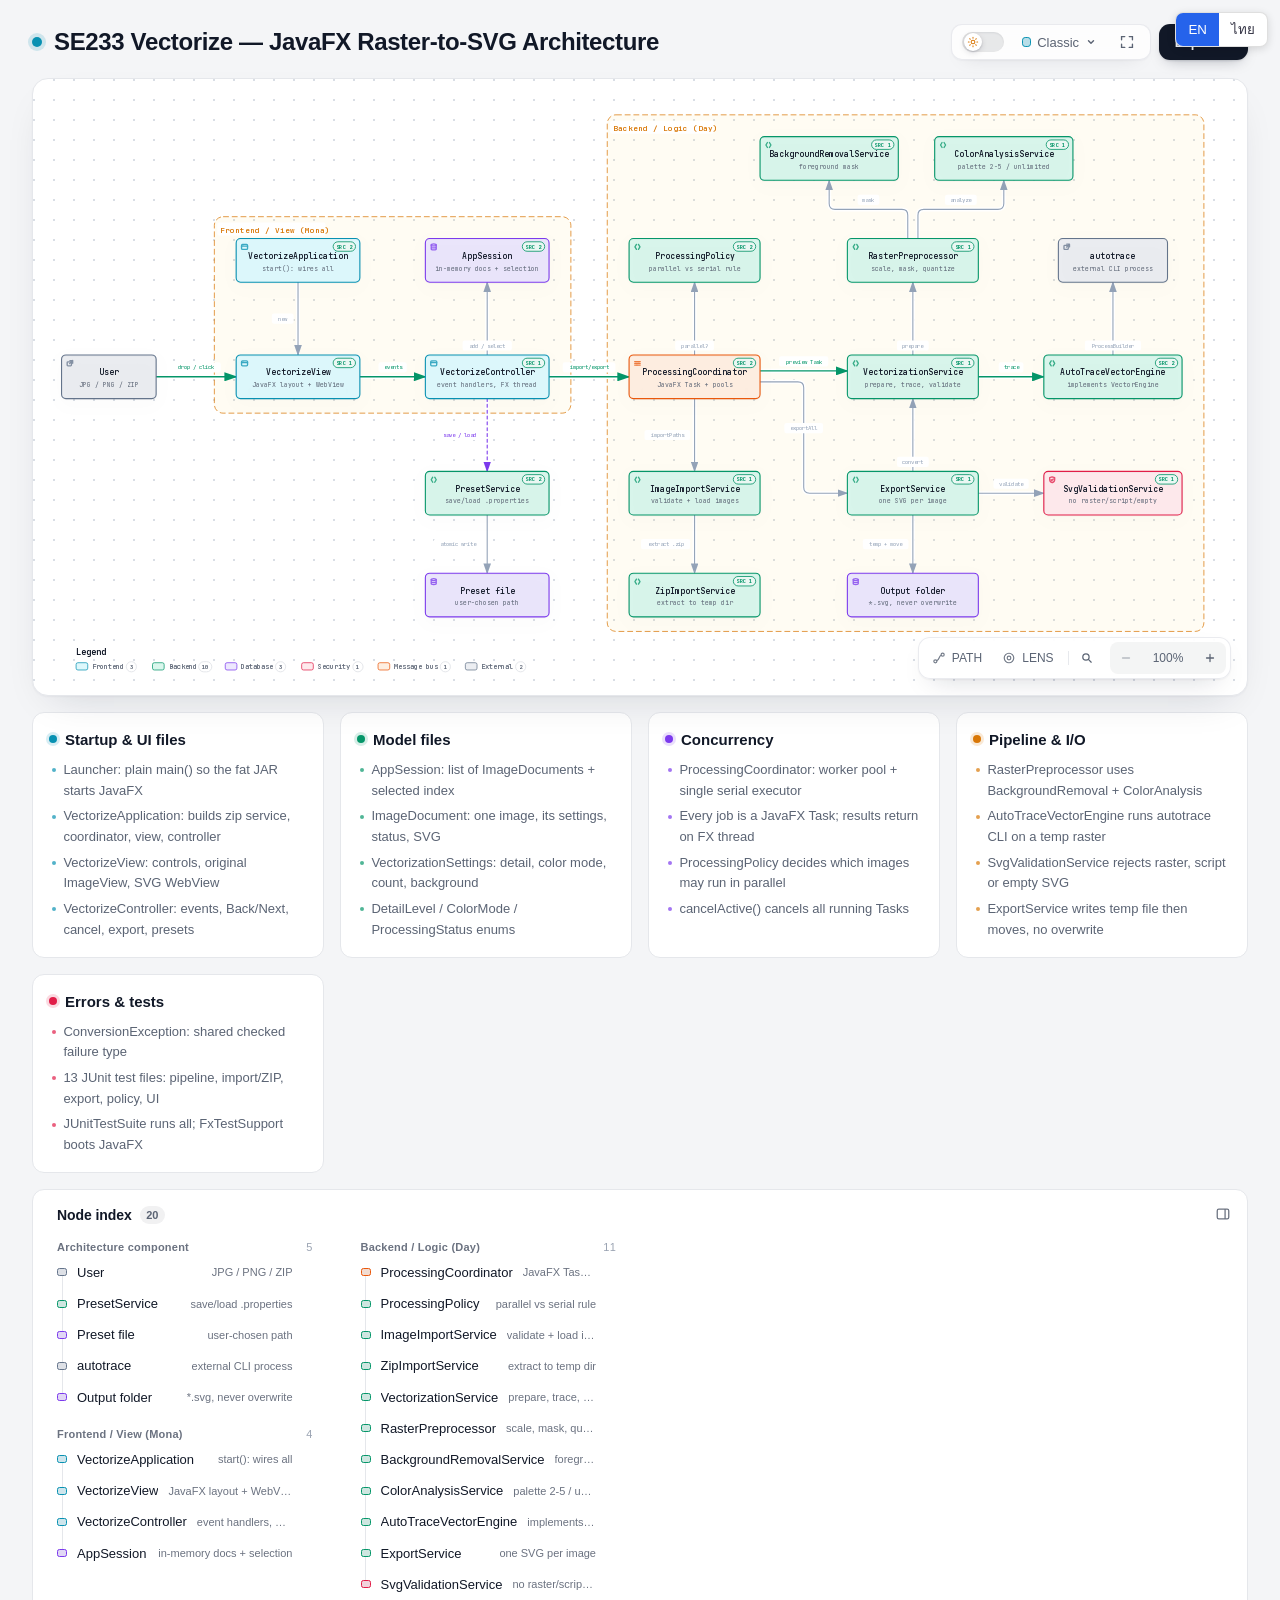
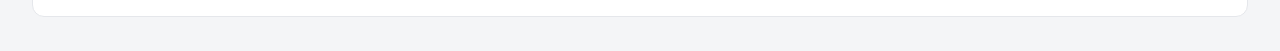
==== .archify/architecture-se233-vectorize-20261012-031041/se233-vectorize.html @ 30fb2163 "docs: add bilingual (EN/TH) architecture diagram of the project Interactive HTML diagram with per-fi" ====
<!DOCTYPE html>
<html lang="en" data-theme="dark" data-preset="classic">
<head>
  <meta charset="UTF-8">
  <meta name="viewport" content="width=device-width, initial-scale=1.0">
  <meta name="generator" content="archify 3.0.1">
  <meta name="archify-reader-contract" content="declared-wide-v1">
  <title>SE233 Vectorize — JavaFX Raster-to-SVG Architecture Diagram</title>
  <script>
    // Resolve the theme before first paint so light-preference users don't
    // see a dark flash. The toolbar script below re-applies with UI state.
    (function () {
      try {
        var theme = null;
        try {
          var param = new URLSearchParams(window.location.search).get('theme');
          if (param === 'light' || param === 'dark') theme = param;
          if (new URLSearchParams(window.location.search).get('embed') === '1') {
            document.documentElement.setAttribute('data-embed', 'true');
          }
          if (new URLSearchParams(window.location.search).get('present') === '1') {
            document.documentElement.setAttribute('data-present', 'true');
          }
        } catch (_) {}
        if (!theme) {
          try { theme = localStorage.getItem('archify-theme'); } catch (_) {}
        }
        if (theme !== 'light' && theme !== 'dark') {
          theme = window.matchMedia('(prefers-color-scheme: light)').matches ? 'light' : 'dark';
        }
        document.documentElement.setAttribute('data-theme', theme);
      } catch (_) {}
    })();
  </script>
  <style id="archify-fonts">
/*
JetBrains Mono variable WOFF2 subsets from Google Fonts service revision v24.
These fixed bytes are shared by the viewer and its SVG/raster exports.
No local() source: an installed copy must not override the bundled font.
Uncovered characters (including CJK) still use the system fallback stack.
Upstream: https://github.com/JetBrains/JetBrainsMono

cyrillic-ext    1664 bytes  sha256 9343de2ca5d9549f792e7962375af8efb0f320c7643bfd36c884b5a30e5c396f
cyrillic        8892 bytes  sha256 4995a9a43ac659ec32fcd8b463755cd6a07b31a6e6b3894a6a153b661cf490e2
greek           6800 bytes  sha256 49c3da6c9a2b279b0f1f860f5cfb1f5dc38d88a5c7be9c9b1837bbc4e3db6111
vietnamese      5872 bytes  sha256 d44eb1936043a56038eb02dd70b243f379bef65783f94ec12f277550720411f1
latin-ext      11596 bytes  sha256 9c38cb2d0d2d93c1ee6e21fa78db76f13ea7e15e15cc64214c7ca89b6aaa35c4
latin          31340 bytes  sha256 2c32b9b3ee358c119e210f6f5195f9bd34894d78a785ff2e95d60e718e400af4

Copyright 2020 The JetBrains Mono Project Authors (https://github.com/JetBrains/JetBrainsMono)

This Font Software is licensed under the SIL Open Font License, Version 1.1.
This license is copied below, and is also available with a FAQ at:
https://openfontlicense.org


-----------------------------------------------------------
SIL OPEN FONT LICENSE Version 1.1 - 26 February 2007
-----------------------------------------------------------

PREAMBLE
The goals of the Open Font License (OFL) are to stimulate worldwide
development of collaborative font projects, to support the font creation
efforts of academic and linguistic communities, and to provide a free and
open framework in which fonts may be shared and improved in partnership
with others.

The OFL allows the licensed fonts to be used, studied, modified and
redistributed freely as long as they are not sold by themselves. The
fonts, including any derivative works, can be bundled, embedded,
redistributed and/or sold with any software provided that any reserved
names are not used by derivative works. The fonts and derivatives,
however, cannot be released under any other type of license. The
requirement for fonts to remain under this license does not apply
to any document created using the fonts or their derivatives.

DEFINITIONS
"Font Software" refers to the set of files released by the Copyright
Holder(s) under this license and clearly marked as such. This may
include source files, build scripts and documentation.

"Reserved Font Name" refers to any names specified as such after the
copyright statement(s).

"Original Version" refers to the collection of Font Software components as
distributed by the Copyright Holder(s).

"Modified Version" refers to any derivative made by adding to, deleting,
or substituting -- in part or in whole -- any of the components of the
Original Version, by changing formats or by porting the Font Software to a
new environment.

"Author" refers to any designer, engineer, programmer, technical
writer or other person who contributed to the Font Software.

PERMISSION & CONDITIONS
Permission is hereby granted, free of charge, to any person obtaining
a copy of the Font Software, to use, study, copy, merge, embed, modify,
redistribute, and sell modified and unmodified copies of the Font
Software, subject to the following conditions:

1) Neither the Font Software nor any of its individual components,
in Original or Modified Versions, may be sold by itself.

2) Original or Modified Versions of the Font Software may be bundled,
redistributed and/or sold with any software, provided that each copy
contains the above copyright notice and this license. These can be
included either as stand-alone text files, human-readable headers or
in the appropriate machine-readable metadata fields within text or
binary files as long as those fields can be easily viewed by the user.

3) No Modified Version of the Font Software may use the Reserved Font
Name(s) unless explicit written permission is granted by the corresponding
Copyright Holder. This restriction only applies to the primary font name as
presented to the users.

4) The name(s) of the Copyright Holder(s) or the Author(s) of the Font
Software shall not be used to promote, endorse or advertise any
Modified Version, except to acknowledge the contribution(s) of the
Copyright Holder(s) and the Author(s) or with their explicit written
permission.

5) The Font Software, modified or unmodified, in part or in whole,
must be distributed entirely under this license, and must not be
distributed under any other license. The requirement for fonts to
remain under this license does not apply to any document created
using the Font Software.

TERMINATION
This license becomes null and void if any of the above conditions are
not met.

DISCLAIMER
THE FONT SOFTWARE IS PROVIDED "AS IS", WITHOUT WARRANTY OF ANY KIND,
EXPRESS OR IMPLIED, INCLUDING BUT NOT LIMITED TO ANY WARRANTIES OF
MERCHANTABILITY, FITNESS FOR A PARTICULAR PURPOSE AND NONINFRINGEMENT
OF COPYRIGHT, PATENT, TRADEMARK, OR OTHER RIGHT. IN NO EVENT SHALL THE
COPYRIGHT HOLDER BE LIABLE FOR ANY CLAIM, DAMAGES OR OTHER LIABILITY,
INCLUDING ANY GENERAL, SPECIAL, INDIRECT, INCIDENTAL, OR CONSEQUENTIAL
DAMAGES, WHETHER IN AN ACTION OF CONTRACT, TORT OR OTHERWISE, ARISING
FROM, OUT OF THE USE OR INABILITY TO USE THE FONT SOFTWARE OR FROM
OTHER DEALINGS IN THE FONT SOFTWARE.
*/
    /* cyrillic-ext */
    @font-face { font-family: 'JetBrains Mono'; font-style: normal; font-weight: 400 800; font-display: swap;
      src: url([data-uri]) format('woff2');
      unicode-range: U+0460-052F, U+1C80-1C8A, U+20B4, U+2DE0-2DFF, U+A640-A69F, U+FE2E-FE2F; }
    /* cyrillic */
    @font-face { font-family: 'JetBrains Mono'; font-style: normal; font-weight: 400 800; font-display: swap;
      src: url([data-uri]) format('woff2');
      unicode-range: U+0301, U+0400-045F, U+0490-0491, U+04B0-04B1, U+2116; }
    /* greek */
    @font-face { font-family: 'JetBrains Mono'; font-style: normal; font-weight: 400 800; font-display: swap;
      src: url([data-uri]) format('woff2');
      unicode-range: U+0370-0377, U+037A-037F, U+0384-038A, U+038C, U+038E-03A1, U+03A3-03FF; }
    /* vietnamese */
    @font-face { font-family: 'JetBrains Mono'; font-style: normal; font-weight: 400 800; font-display: swap;
      src: url([data-uri]) format('woff2');
      unicode-range: U+0102-0103, U+0110-0111, U+0128-0129, U+0168-0169, U+01A0-01A1, U+01AF-01B0, U+0300-0301, U+0303-0304, U+0308-0309, U+0323, U+0329, U+1EA0-1EF9, U+20AB; }
    /* latin-ext */
    @font-face { font-family: 'JetBrains Mono'; font-style: normal; font-weight: 400 800; font-display: swap;
      src: url([data-uri]) format('woff2');
      unicode-range: U+0100-02BA, U+02BD-02C5, U+02C7-02CC, U+02CE-02D7, U+02DD-02FF, U+0304, U+0308, U+0329, U+1D00-1DBF, U+1E00-1E9F, U+1EF2-1EFF, U+2020, U+20A0-20AB, U+20AD-20C0, U+2113, U+2C60-2C7F, U+A720-A7FF; }
    /* latin */
    @font-face { font-family: 'JetBrains Mono'; font-style: normal; font-weight: 400 800; font-display: swap;
      src: url([data-uri]) format('woff2');
      unicode-range: U+0000-00FF, U+0131, U+0152-0153, U+02BB-02BC, U+02C6, U+02DA, U+02DC, U+0304, U+0308, U+0329, U+2000-206F, U+20AC, U+2122, U+2191, U+2193, U+2212, U+2215, U+FEFF, U+FFFD; }
  </style>
  <style>
    /* ==========================================================
       THEME VARIABLES — switch by toggling [data-theme] on <html>
       ========================================================== */
    :root,
    [data-theme="dark"] {
      --bg: #020617;
      --grid: #1e293b;
      --canvas-dot: rgba(148, 163, 184, 0.16);
      --text: #ffffff;
      --text-muted: #94a3b8;
      --text-dim: #475569;
      /* UI chrome and menu hints need more contrast than SVG .t-dim accents */
      --text-faint: #7d8da1;

      --panel: rgba(15, 23, 42, 0.5);
      --panel-border: #1e293b;
      --lane-fill: rgba(15, 23, 42, 0.22);
      --lane-stroke: #334155;

      --arrow: #64748b;
      --arrow-emphasis: #34d399;

      /* Opaque mask color used behind semi-transparent component fills
         so the arrows drawn underneath are properly hidden. */
      --mask: #0f172a;

      --frontend-fill:    rgba(8, 51, 68, 0.4);
      --frontend-stroke:  #22d3ee;
      --backend-fill:     rgba(6, 78, 59, 0.4);
      --backend-stroke:   #34d399;
      --database-fill:    rgba(76, 29, 149, 0.4);
      --database-stroke:  #a78bfa;
      --cloud-fill:       rgba(120, 53, 15, 0.3);
      --cloud-stroke:     #fbbf24;
      --security-fill:    rgba(136, 19, 55, 0.4);
      --security-stroke:  #fb7185;
      --messagebus-fill:  rgba(251, 146, 60, 0.3);
      --messagebus-stroke:#fb923c;
      --external-fill:    rgba(30, 41, 59, 0.5);
      --external-stroke:  #94a3b8;

      --toolbar-bg:       rgba(15, 23, 42, 0.8);
      --toolbar-border:   #334155;
      --toolbar-text:     #e2e8f0;
      --toolbar-hover:    rgba(15, 23, 42, 0.95);
      --toolbar-menu-bg:  #0f172a;
    }

    [data-theme="light"] {
      --bg: #f4f5f7;
      --grid: #e9edf2;
      --canvas-dot: #d9dee5;
      --text: #111827;
      --text-muted: #5b6474;
      --text-dim: #9aa3b2;
      --text-faint: #6b7280;

      --panel: #ffffff;
      --panel-border: #e5e7eb;
      --lane-fill: rgba(248, 250, 252, 0.65);
      --lane-stroke: #cbd5e1;

      --arrow: #94a3b8;
      --arrow-emphasis: #059669;

      --mask: #ffffff;

      --frontend-fill: rgba(34, 211, 238, 0.15);
      --frontend-stroke: #0891b2;
      --backend-fill: rgba(52, 211, 153, 0.18);
      --backend-stroke: #059669;
      --database-fill: rgba(167, 139, 250, 0.2);
      --database-stroke: #7c3aed;
      --cloud-fill: rgba(251, 191, 36, 0.18);
      --cloud-stroke: #d97706;
      --security-fill: rgba(251, 113, 133, 0.15);
      --security-stroke: #e11d48;
      --messagebus-fill: rgba(251, 146, 60, 0.15);
      --messagebus-stroke: #ea580c;
      --external-fill: rgba(148, 163, 184, 0.18);
      --external-stroke: #64748b;

      --toolbar-bg:       rgba(255, 255, 255, 0.92);
      --toolbar-border:   #cbd5e1;
      --toolbar-text:     #334155;
      --toolbar-hover:    #ffffff;
      --toolbar-menu-bg:  #ffffff;
    }

    /* ==========================================================
       SIGNAL FLOW — an opt-in, motion-forward visual preset.
       The variables also target a standalone exported SVG, whose
       root carries data-preset and data-theme directly.
       ========================================================== */
    [data-preset="signal-flow"][data-theme="dark"] {
      --bg: #030711;
      --grid: #15233a;
      --panel: rgba(6, 14, 28, 0.78);
      --panel-border: #1d3350;
      --lane-fill: rgba(9, 22, 40, 0.5);
      --lane-stroke: #2c4564;
      --text: #f5fbff;
      --text-muted: #9eb0c7;
      --text-dim: #52667f;
      --text-faint: #7890ad;
      --mask: #07101e;
      --frontend-fill: rgba(6, 182, 212, 0.14);
      --frontend-stroke: #67e8f9;
      --backend-fill: rgba(16, 185, 129, 0.14);
      --backend-stroke: #5eead4;
      --database-fill: rgba(139, 92, 246, 0.16);
      --database-stroke: #c4b5fd;
      --cloud-fill: rgba(245, 158, 11, 0.13);
      --cloud-stroke: #fcd34d;
      --security-fill: rgba(244, 63, 94, 0.13);
      --security-stroke: #fda4af;
      --messagebus-fill: rgba(249, 115, 22, 0.13);
      --messagebus-stroke: #fdba74;
      --external-fill: rgba(71, 85, 105, 0.24);
      --external-stroke: #a5b4c7;
      --arrow: #7890ad;
      --arrow-emphasis: #2dd4bf;
      --toolbar-bg: rgba(7, 16, 30, 0.86);
      --toolbar-border: #29415f;
      --toolbar-menu-bg: #07101e;
    }

    [data-preset="signal-flow"][data-theme="light"] {
      --bg: #f4f9fc;
      --grid: #d4e5ee;
      --panel: rgba(255, 255, 255, 0.82);
      --panel-border: #bfd5e2;
      --lane-fill: rgba(232, 243, 248, 0.62);
      --lane-stroke: #a9c5d5;
      --text: #102638;
      --text-muted: #587287;
      --text-dim: #8aa2b4;
      --text-faint: #668397;
      --mask: #ffffff;
      --frontend-fill: rgba(6, 182, 212, 0.09);
      --frontend-stroke: #0789a1;
      --backend-fill: rgba(5, 150, 105, 0.09);
      --backend-stroke: #087f69;
      --database-fill: rgba(124, 58, 237, 0.09);
      --database-stroke: #7254c7;
      --cloud-fill: rgba(217, 119, 6, 0.08);
      --cloud-stroke: #b9670b;
      --security-fill: rgba(225, 29, 72, 0.08);
      --security-stroke: #c53a59;
      --messagebus-fill: rgba(234, 88, 12, 0.08);
      --messagebus-stroke: #c65f27;
      --external-fill: rgba(100, 116, 139, 0.1);
      --external-stroke: #607a8c;
      --arrow: #7b97aa;
      --arrow-emphasis: #0d9488;
    }

    /* ==========================================================
       BLUEPRINT — a review-first drafting preset for deployment,
       infrastructure, and technical design documentation. It keeps
       the same semantic palette and geometry while trading glow for
       precise grid contrast, squared materials, and drafting marks.
       ========================================================== */
    [data-preset="blueprint"][data-theme="dark"] {
      --bg: #06131f;
      --grid: #17425a;
      --panel: rgba(7, 27, 43, 0.9);
      --panel-border: #27627f;
      --lane-fill: rgba(10, 43, 66, 0.36);
      --lane-stroke: #34799a;
      --text: #e3f6ff;
      --text-muted: #91b8ca;
      --text-dim: #557e92;
      --text-faint: #739caf;
      --mask: #0a2031;
      --frontend-fill: rgba(26, 157, 193, 0.14);
      --frontend-stroke: #66d9ef;
      --backend-fill: rgba(31, 155, 124, 0.13);
      --backend-stroke: #69dfbd;
      --database-fill: rgba(120, 105, 196, 0.14);
      --database-stroke: #b4a8ff;
      --cloud-fill: rgba(197, 145, 43, 0.13);
      --cloud-stroke: #ffd166;
      --security-fill: rgba(199, 76, 104, 0.13);
      --security-stroke: #ff8da1;
      --messagebus-fill: rgba(207, 112, 49, 0.13);
      --messagebus-stroke: #ffad66;
      --external-fill: rgba(84, 119, 139, 0.18);
      --external-stroke: #a7cad9;
      --arrow: #78a3b7;
      --arrow-emphasis: #64dfc1;
      --toolbar-bg: rgba(7, 28, 45, 0.92);
      --toolbar-border: #34799a;
      --toolbar-text: #d8f3ff;
      --toolbar-hover: rgba(18, 58, 83, 0.95);
      --toolbar-menu-bg: #0a2031;
    }

    [data-preset="blueprint"][data-theme="light"] {
      --bg: #edf7fa;
      --grid: #b5d5e1;
      --panel: rgba(249, 253, 255, 0.94);
      --panel-border: #78aabd;
      --lane-fill: rgba(210, 232, 240, 0.42);
      --lane-stroke: #83b2c4;
      --text: #123344;
      --text-muted: #4e7486;
      --text-dim: #86a6b4;
      --text-faint: #668c9d;
      --mask: #f9fdff;
      --frontend-fill: rgba(8, 145, 178, 0.08);
      --frontend-stroke: #087f9c;
      --backend-fill: rgba(5, 128, 101, 0.08);
      --backend-stroke: #08755f;
      --database-fill: rgba(100, 75, 180, 0.08);
      --database-stroke: #6757a8;
      --cloud-fill: rgba(181, 120, 15, 0.08);
      --cloud-stroke: #a86609;
      --security-fill: rgba(190, 48, 80, 0.07);
      --security-stroke: #b32f50;
      --messagebus-fill: rgba(196, 81, 22, 0.07);
      --messagebus-stroke: #b65120;
      --external-fill: rgba(79, 112, 128, 0.08);
      --external-stroke: #506f7e;
      --arrow: #6d93a5;
      --arrow-emphasis: #087f69;
      --toolbar-bg: rgba(247, 252, 254, 0.94);
      --toolbar-border: #8ab5c5;
      --toolbar-text: #294f61;
      --toolbar-hover: #ffffff;
      --toolbar-menu-bg: #f9fdff;
    }

    /* ==========================================================
       EDITORIAL — a warm, publication-minded preset for design
       reviews, launch notes, and documentation. The diagram keeps
       the same semantic palette and exact geometry, but trades
       software chrome for paper, ink, ruled structure, and one
       restrained vermilion accent.
       ========================================================== */
    [data-preset="editorial"][data-theme="dark"] {
      --bg: #181611;
      --grid: #39342a;
      --panel: rgba(35, 31, 24, 0.96);
      --panel-border: #625a4a;
      --lane-fill: rgba(52, 46, 35, 0.46);
      --lane-stroke: #726957;
      --text: #f4eddf;
      --text-muted: #b9ae9b;
      --text-dim: #776e60;
      --text-faint: #9d917e;
      --mask: #231f18;
      --frontend-fill: rgba(43, 133, 142, 0.16);
      --frontend-stroke: #7fc6c7;
      --backend-fill: rgba(63, 132, 92, 0.16);
      --backend-stroke: #8fc29e;
      --database-fill: rgba(117, 91, 141, 0.17);
      --database-stroke: #c0a4d0;
      --cloud-fill: rgba(170, 119, 49, 0.16);
      --cloud-stroke: #d8ad68;
      --security-fill: rgba(157, 69, 65, 0.17);
      --security-stroke: #df9085;
      --messagebus-fill: rgba(174, 79, 42, 0.16);
      --messagebus-stroke: #df946f;
      --external-fill: rgba(126, 115, 96, 0.18);
      --external-stroke: #b8ad99;
      --arrow: #948978;
      --arrow-emphasis: #dd6b3d;
      --toolbar-bg: rgba(35, 31, 24, 0.92);
      --toolbar-border: #625a4a;
      --toolbar-text: #eee5d5;
      --toolbar-hover: #302a20;
      --toolbar-menu-bg: #231f18;
    }

    [data-preset="editorial"][data-theme="light"] {
      --bg: #f2eee5;
      --grid: #d8d0c2;
      --panel: rgba(251, 248, 241, 0.97);
      --panel-border: #c4b9a6;
      --lane-fill: rgba(229, 221, 207, 0.42);
      --lane-stroke: #b8aa94;
      --text: #242018;
      --text-muted: #6f6658;
      --text-dim: #a09788;
      --text-faint: #817767;
      --mask: #fbf8f1;
      --frontend-fill: rgba(31, 117, 126, 0.09);
      --frontend-stroke: #287e84;
      --backend-fill: rgba(42, 119, 75, 0.09);
      --backend-stroke: #397b53;
      --database-fill: rgba(105, 75, 130, 0.09);
      --database-stroke: #765d86;
      --cloud-fill: rgba(157, 103, 31, 0.1);
      --cloud-stroke: #9a671f;
      --security-fill: rgba(153, 58, 52, 0.09);
      --security-stroke: #9e463f;
      --messagebus-fill: rgba(182, 70, 27, 0.09);
      --messagebus-stroke: #ad4b25;
      --external-fill: rgba(101, 91, 75, 0.09);
      --external-stroke: #746b5e;
      --arrow: #8a806f;
      --arrow-emphasis: #bb4c23;
      --toolbar-bg: rgba(251, 248, 241, 0.94);
      --toolbar-border: #c4b9a6;
      --toolbar-text: #40392f;
      --toolbar-hover: #fffdf8;
      --toolbar-menu-bg: #fbf8f1;
    }

    * { margin: 0; padding: 0; box-sizing: border-box; }

    body {
      --archify-page-top: 2rem;
      font-family: -apple-system, BlinkMacSystemFont, 'Segoe UI', 'PingFang SC', 'Hiragino Sans GB', 'Microsoft YaHei', 'Noto Sans CJK SC', 'Noto Sans', Roboto, 'Helvetica Neue', Arial, sans-serif;
      -webkit-font-smoothing: antialiased;
      background: var(--bg);
      min-height: 100vh;
      padding: var(--archify-page-top) 2rem 2rem;
      color: var(--text);
      /* Theme surfaces change together; animating the page background leaves it
         visibly out of sync with the SVG and panel for the first 200ms. */
    }

    html[data-preset="signal-flow"] body {
      background-image:
        radial-gradient(circle at 18% -8%, rgba(34, 211, 238, 0.14), transparent 34rem),
        radial-gradient(circle at 92% 18%, rgba(139, 92, 246, 0.12), transparent 30rem);
      background-attachment: fixed;
    }
    html[data-preset="signal-flow"][data-theme="light"] body {
      background-image:
        radial-gradient(circle at 18% -8%, rgba(6, 182, 212, 0.12), transparent 34rem),
        radial-gradient(circle at 92% 18%, rgba(139, 92, 246, 0.08), transparent 30rem);
    }
    html[data-preset="blueprint"] body {
      background-image:
        linear-gradient(var(--grid) 1px, transparent 1px),
        linear-gradient(90deg, var(--grid) 1px, transparent 1px);
      background-size: 32px 32px;
      background-position: -1px -1px;
      background-attachment: fixed;
    }
    html[data-preset="editorial"] body {
      background-image:
        linear-gradient(90deg, transparent 0, transparent 5.4rem, color-mix(in srgb, var(--security-stroke) 18%, transparent) 5.4rem, color-mix(in srgb, var(--security-stroke) 18%, transparent) calc(5.4rem + 1px), transparent calc(5.4rem + 1px)),
        repeating-linear-gradient(0deg, transparent 0, transparent 31px, color-mix(in srgb, var(--grid) 36%, transparent) 31px, color-mix(in srgb, var(--grid) 36%, transparent) 32px);
      background-attachment: fixed;
    }

    /* Gallery/embed mode keeps the generated artifact as the source of truth
       while presenting only its diagram surface inside a proof card. */
    html[data-embed="true"] body {
      min-height: 0;
      padding: 0;
      overflow: hidden;
      background: var(--bg);
      background-image: none;
    }
    html[data-embed="true"] .toolbar,
    html[data-embed="true"] .header,
    html[data-embed="true"] .cards,
    html[data-embed="true"] .diagram-nav,
    html[data-embed="true"] .overview-map,
    html[data-embed="true"] .focus-chip,
    html[data-embed="true"] .route-probe,
    html[data-embed="true"] .semantic-lens,
    html[data-embed="true"] .diagram-guide,
    html[data-embed="true"] .node-finder,
    html[data-embed="true"] .node-outline { display: none !important; }
    html[data-embed="true"] .container { max-width: none; }
    html[data-embed="true"] .diagram-container {
      padding: 0.5rem;
      border: 0;
      border-radius: 0;
      box-shadow: none;
    }
    html[data-embed="true"] .diagram-container svg { min-width: 0; }

    /* Presentation Stage is a viewer-only layer: it gives the live diagram
       the viewport while keeping guided views, theme, focus, and exports real.
       Embed mode wins when both query parameters are present. */
    html[data-present="true"]:not([data-embed="true"]) body {
      --archify-page-top: 1rem;
      height: 100dvh;
      min-height: 0;
      padding: 1rem;
      overflow: hidden;
    }
    html[data-present="true"]:not([data-embed="true"]) .container {
      display: flex;
      flex-direction: column;
      gap: 0.75rem;
      width: 100%;
      max-width: none;
      height: calc(100dvh - 2rem);
    }
    html[data-present="true"]:not([data-embed="true"]) .header {
      flex: none;
      min-width: 0;
      margin: 0;
      padding-right: 23rem;
    }
    html[data-present="true"]:not([data-embed="true"]) .header-row { margin-bottom: 0.25rem; }
    html[data-present="true"]:not([data-embed="true"]) .subtitle {
      overflow: hidden;
      text-overflow: ellipsis;
      white-space: nowrap;
    }

    html[data-present="true"]:not([data-embed="true"]) .diagram-container {
      display: flex;
      flex: 1 1 auto;
      align-items: center;
      justify-content: center;
      min-height: 0;
      padding: 0.75rem;
      padding-bottom: calc(0.75rem + var(--archify-nav-reserve));
    }
    html[data-present="true"]:not([data-embed="true"]) .diagram-container > svg {
      flex: 1 1 auto;
      height: 100%;
      min-height: 0;
      width: 100%;
      min-width: 0;
    }
    html[data-present="true"]:not([data-embed="true"]) .cards { display: none; }
    html[data-present="true"]:not([data-embed="true"]) #btn-present {
      border-color: var(--frontend-stroke);
      color: var(--frontend-stroke);
    }

    /* The reader owns only the outer scale. Wide diagrams and measured tall workflows keep one authored
       SVG/viewBox while the runtime chooses a desktop width from the actual
       vertical budget. This avoids device-specific files and breakpoint
       jumps between a laptop and a tall monitor. */
    .container {
      width: 100%;
      max-width: var(--archify-reader-width, 1440px);
      margin: 0 auto;
    }
    html[data-reader-narrow="true"]:not([data-present="true"]) .diagram-container > svg {
      min-width: 0;
      max-width: var(--archify-diagram-max-width);
      margin-inline: auto;
    }
    @media (min-width: 768px) and (max-height: 920px) {
      .header { margin-bottom: 1rem; }
      .diagram-container { padding: 1rem; }
      .cards { margin-top: 1rem; }
      .card { padding: 1rem; }
    }

    .header { margin-bottom: 1.5rem; padding-right: 29.5rem; }

    html[data-preset="signal-flow"] .header,
    html[data-preset="blueprint"] .header,
    html[data-preset="editorial"] .header { padding-right: 29.5rem; }

    .header-row {
      display: flex;
      align-items: center;
      gap: 0.75rem;
      min-height: 2.75rem;
      margin-bottom: 0.25rem;
    }

    .pulse-dot {
      flex: none;
      width: 10px;
      height: 10px;
      background: var(--frontend-stroke);
      border-radius: 50%;
      box-shadow: 0 0 0 4px color-mix(in srgb, var(--frontend-stroke) 16%, transparent);
      animation: none;
    }

    html[data-motion-capable="true"] .pulse-dot { animation: pulse 2s infinite; }

    @keyframes pulse {
      0%, 100% { opacity: 1; }
      50% { opacity: 0.5; }
    }

    h1 {
      font-size: 1.5rem;
      font-weight: 650;
      line-height: 1.25;
      letter-spacing: -0.015em;
    }

    .subtitle {
      color: var(--text-muted);
      font-size: 0.875rem;
      line-height: 1.55;
      margin-left: 1.375rem;
    }

    html[data-preset="signal-flow"] .header-row::after {
      content: attr(data-preset-badge-signal-flow);
      flex: none;
      margin-left: 0.25rem;
      color: var(--frontend-stroke);
      border: 1px solid var(--frontend-stroke);
      border-radius: 999px;
      padding: 0.28rem 0.6rem;
      font-size: 0.625rem;
      letter-spacing: 0.12em;
      opacity: 0.82;
      box-shadow: 0 0 20px rgba(34, 211, 238, 0.12);
      white-space: nowrap;
    }

    html[data-preset="blueprint"] .pulse-dot {
      width: 10px;
      height: 10px;
      border: 1px solid var(--frontend-stroke);
      border-radius: 1px;
      background: transparent;
      box-shadow: inset 0 0 0 2px var(--bg);
      transform: rotate(45deg);
      animation: none;
    }
    html[data-preset="blueprint"] .header-row::after {
      content: attr(data-preset-badge-blueprint);
      flex: none;
      margin-left: 0.25rem;
      padding: 0.28rem 0.55rem;
      border-top: 1px solid var(--frontend-stroke);
      border-bottom: 1px solid var(--frontend-stroke);
      color: var(--frontend-stroke);
      font-size: 0.5625rem;
      font-weight: 700;
      letter-spacing: 0.14em;
      white-space: nowrap;
    }

    html[data-preset="editorial"] h1,
    html[data-preset="editorial"] .card h3 {
      font-family: Georgia, 'Times New Roman', 'Songti SC', STSong, serif;
      letter-spacing: -0.02em;
    }
    html[data-preset="editorial"] h1 { font-size: 1.72rem; font-weight: 600; }
    html[data-preset="editorial"] .pulse-dot {
      width: 9px;
      height: 9px;
      border: 1px solid var(--arrow-emphasis);
      border-radius: 0;
      background: var(--arrow-emphasis);
      box-shadow: 0 0 0 3px color-mix(in srgb, var(--arrow-emphasis) 14%, transparent);
      transform: rotate(45deg);
      animation: none;
    }
    html[data-preset="editorial"] .header-row::after {
      content: attr(data-preset-badge-editorial);
      flex: none;
      margin-left: 0.25rem;
      padding: 0.32rem 0 0.24rem;
      border-bottom: 2px solid var(--arrow-emphasis);
      color: var(--arrow-emphasis);
      font-family: Georgia, 'Times New Roman', serif;
      font-size: 0.625rem;
      font-style: italic;
      font-weight: 600;
      letter-spacing: 0.08em;
      white-space: nowrap;
    }

    .diagram-container {
      --archify-nav-reserve: 0px;
      background: var(--panel);
      border-radius: 1rem;
      border: 1px solid var(--panel-border);
      box-shadow: 0 1px 2px rgba(15, 23, 42, 0.04), 0 16px 40px -20px rgba(15, 23, 42, 0.18);
      padding: 1.5rem;
      padding-bottom: calc(1.5rem + var(--archify-nav-reserve));
      overflow: hidden;
      position: relative;
    }

    html[data-preset="signal-flow"] .diagram-container {
      position: relative;
      overflow: hidden;
      background: linear-gradient(180deg, rgba(8, 20, 38, 0.82), rgba(3, 8, 18, 0.94));
      box-shadow: inset 0 1px 0 rgba(255, 255, 255, 0.04), 0 28px 80px rgba(0, 0, 0, 0.34);
    }
    html[data-preset="signal-flow"][data-theme="light"] .diagram-container {
      background: linear-gradient(180deg, rgba(255, 255, 255, 0.9), rgba(237, 246, 250, 0.94));
      box-shadow: inset 0 1px 0 rgba(255, 255, 255, 0.72), 0 24px 60px rgba(45, 78, 99, 0.12);
    }
    html[data-preset="blueprint"] .diagram-container {
      border-color: var(--panel-border);
      border-radius: 0.35rem;
      background: var(--panel);
      box-shadow:
        inset 0 0 0 1px color-mix(in srgb, var(--panel-border) 34%, transparent),
        0 18px 48px rgba(0, 0, 0, 0.16);
    }
    html[data-preset="blueprint"] .diagram-container::after {
      content: "";
      position: absolute;
      z-index: 10;
      inset: 0.7rem;
      pointer-events: none;
      background:
        linear-gradient(var(--frontend-stroke), var(--frontend-stroke)) left top / 1.35rem 1px no-repeat,
        linear-gradient(var(--frontend-stroke), var(--frontend-stroke)) left top / 1px 1.35rem no-repeat,
        linear-gradient(var(--frontend-stroke), var(--frontend-stroke)) right top / 1.35rem 1px no-repeat,
        linear-gradient(var(--frontend-stroke), var(--frontend-stroke)) right top / 1px 1.35rem no-repeat,
        linear-gradient(var(--frontend-stroke), var(--frontend-stroke)) left bottom / 1.35rem 1px no-repeat,
        linear-gradient(var(--frontend-stroke), var(--frontend-stroke)) left bottom / 1px 1.35rem no-repeat,
        linear-gradient(var(--frontend-stroke), var(--frontend-stroke)) right bottom / 1.35rem 1px no-repeat,
        linear-gradient(var(--frontend-stroke), var(--frontend-stroke)) right bottom / 1px 1.35rem no-repeat;
      opacity: 0.58;
    }
    html[data-preset="editorial"] .diagram-container {
      overflow: hidden;
      border-color: var(--panel-border);
      border-radius: 0.38rem;
      background:
        linear-gradient(90deg, color-mix(in srgb, var(--security-fill) 58%, transparent), transparent 12%),
        var(--panel);
      box-shadow:
        0 1px 0 color-mix(in srgb, var(--text) 6%, transparent),
        0 18px 48px color-mix(in srgb, #000 19%, transparent);
    }
    html[data-preset="editorial"] .diagram-container::after {
      position: absolute;
      z-index: 10;
      top: 0.72rem;
      right: 1.25rem;
      padding: 0.2rem 0.52rem;
      border: 1px solid var(--panel-border);
      background: var(--panel);
      color: var(--arrow-emphasis);
      content: attr(data-preset-badge-editorial-plate);
      font-family: Georgia, 'Times New Roman', serif;
      font-size: 0.52rem;
      font-style: italic;
      font-weight: 600;
      letter-spacing: 0.09em;
      pointer-events: none;
    }
    html[data-embed="true"][data-preset="editorial"] .diagram-container::after { display: none; }
    html[data-motion-capable="true"][data-preset="signal-flow"][data-ambient-motion="running"] .diagram-container::before {
      content: "";
      position: absolute;
      inset: 0;
      pointer-events: none;
      background: linear-gradient(115deg, transparent 28%, rgba(103, 232, 249, 0.035) 48%, transparent 68%);
      transform: translateX(-70%);
      animation: archify-signal-scan 4.8s ease-in-out 1 both;
    }

    /* Motion Governor gives the reader a real static state and gives the
       strongest semantic action the only motion budget. Atmosphere resets to
       its authored base instead of freezing mid-cycle. Static artifacts never
       start a decorative pulse or scan. */
    html:not([data-motion-capable="true"]) svg[data-animation="trace"] [data-animate] {
      animation: none !important;
    }
    html:not([data-motion-capable="true"]) svg[data-animation="trace"] [data-graph-role="automatic-crossover"]:has(> [data-animate="edge"]) > [data-graph-role="automatic-crossover-underlay"] {
      animation: none !important;
    }
    html[data-motion="still"] .pulse-dot,
    html[data-motion="still"] .diagram-container::before,
    html[data-motion="still"] svg[data-animation="trace"] [data-animate],
    html[data-motion-owner] .pulse-dot,
    html[data-motion-owner] .diagram-container::before,
    html[data-motion-owner] svg[data-animation="trace"] [data-animate],
    html[data-embed="true"] .pulse-dot,
    html[data-embed="true"] .diagram-container::before,
    html[data-share-playback="true"] .pulse-dot,
    html[data-share-playback="true"] .diagram-container::before,
    html[data-document-hidden="true"] .pulse-dot,
    html[data-document-hidden="true"] .diagram-container::before,
    html[data-document-hidden="true"] svg[data-animation="trace"] [data-animate],
    html[data-motion="still"] svg[data-animation="trace"] [data-graph-role="automatic-crossover"]:has(> [data-animate="edge"]) > [data-graph-role="automatic-crossover-underlay"],
    html[data-motion-owner] svg[data-animation="trace"] [data-graph-role="automatic-crossover"]:has(> [data-animate="edge"]) > [data-graph-role="automatic-crossover-underlay"],
    html[data-embed="true"] svg[data-animation="trace"] [data-graph-role="automatic-crossover"]:has(> [data-animate="edge"]) > [data-graph-role="automatic-crossover-underlay"],
    html[data-share-playback="true"] svg[data-animation="trace"] [data-graph-role="automatic-crossover"]:has(> [data-animate="edge"]) > [data-graph-role="automatic-crossover-underlay"],
    html[data-document-hidden="true"] svg[data-animation="trace"] [data-graph-role="automatic-crossover"]:has(> [data-animate="edge"]) > [data-graph-role="automatic-crossover-underlay"] {
      animation: none !important;
    }
    html[data-motion="still"] .diagram-container::before,
    html[data-motion-owner] .diagram-container::before,
    html[data-embed="true"] .diagram-container::before,
    html[data-share-playback="true"] .diagram-container::before {
      opacity: 0;
    }
    html[data-motion="still"] .intent-trace-flow,
    html[data-motion="still"] .route-probe-flow,
    html[data-motion="still"] .route-journey-flow,
    html[data-motion="still"] .semantic-lens-flow,
    html[data-motion="still"] .diagram-guide,
    html[data-motion="still"] .overview-map-live,
    html[data-document-hidden="true"] .intent-trace-flow,
    html[data-document-hidden="true"] .route-probe-flow,
    html[data-document-hidden="true"] .route-journey-flow,
    html[data-document-hidden="true"] .semantic-lens-flow,
    html[data-document-hidden="true"] .diagram-guide,
    html[data-document-hidden="true"] .overview-map-live {
      animation: none !important;
    }

    html[data-motion="still"] .intent-trace-flow,
    html[data-motion="still"] .route-probe-flow {
      stroke-dasharray: none;
      stroke-dashoffset: 0;
      opacity: 0.72;
    }
    html[data-motion="still"] .route-journey-overlay,
    html[data-document-hidden="true"] .route-journey-overlay { display: none !important; }
    html[data-motion="still"] .relationship-pulse-overlay { display: none !important; }

    html[data-motion="still"] svg [data-node-id],
    html[data-motion="still"] svg [data-edge-from],
    html[data-motion="still"] svg [data-detail],
    html[data-motion="still"] svg [data-detail-anchor],
    html[data-motion="still"] svg [data-legend-hit],
    html[data-motion="still"] svg {
      transition: none !important;
    }

    svg {
      font-family: 'JetBrains Mono', ui-monospace, SFMono-Regular, Menlo, Consolas, 'DejaVu Sans Mono', 'Liberation Mono', 'Noto Sans Mono CJK SC', 'PingFang SC', 'Hiragino Sans GB', 'Microsoft YaHei', monospace;
      width: 100%;
      min-width: min(900px, 100%);
      display: block;
      transform-origin: 0 0;
      transition: transform 0.18s ease;
    }

    .diagram-container.is-camera-moving svg {
      transition: transform 0.42s cubic-bezier(0.22, 1, 0.36, 1);
    }
    .diagram-container.is-camera-transaction svg { transition: none; }
    .diagram-container.is-pannable { cursor: grab; }
    .diagram-container.is-panning { cursor: grabbing; user-select: none; }
    .diagram-container.is-panning svg { transition: none; }

    .diagram-nav {
      position: absolute;
      right: 1rem;
      bottom: 1rem;
      z-index: 12;
      translate: 0 calc(-1 * var(--archify-dock-lift, 0px));
      display: inline-flex;
      align-items: center;
      max-width: calc(100% - 2rem);
      padding: 0.25rem;
      gap: 0.0625rem;
      overflow-x: auto;
      border: 1px solid color-mix(in srgb, var(--panel-border) 80%, transparent);
      border-radius: 0.75rem;
      background: color-mix(in srgb, var(--panel) 84%, transparent);
      box-shadow: 0 1px 2px rgba(15, 23, 42, 0.05), 0 10px 28px -14px rgba(15, 23, 42, 0.28);
      backdrop-filter: blur(14px) saturate(1.2);
      scrollbar-width: none;
    }
    .diagram-nav::-webkit-scrollbar { display: none; }
    .diagram-nav button,
    .focus-chip button {
      border: 0;
      background: transparent;
      color: var(--toolbar-text);
      font: inherit;
      cursor: pointer;
    }
    .diagram-nav button {
      min-width: 2rem;
      height: 2rem;
      padding: 0 0.4rem;
      border-radius: 0.5rem;
      color: var(--text-muted);
      font-size: 0.75rem;
      font-weight: 500;
      letter-spacing: 0;
      transition: background 0.15s, color 0.15s;
    }
    .diagram-nav button:hover,
    .diagram-nav button:focus-visible {
      color: var(--text);
      background: color-mix(in srgb, var(--text) 6%, transparent);
    }
    .diagram-nav button:hover,
    .diagram-nav button:focus-visible,
    .focus-chip button:hover,
    .focus-chip button:focus-visible { background: var(--toolbar-hover); }
    .diagram-nav button:focus-visible,
    .focus-chip button:focus-visible {
      outline: 2px solid var(--frontend-stroke);
      outline-offset: 1px;
    }
    .diagram-nav button:disabled { opacity: 0.38; cursor: default; }
    /* The Guide stays on the ? shortcut; Map only earns dock space once the
       reader has zoomed past the full diagram (or opened it from the keyboard). */
    .diagram-nav button[hidden] { display: none; }
    .diagram-container:not(.is-pannable) #btn-overview-map:not([data-radar-requested]):not(:focus) { display: none; }
    .diagram-nav button:disabled:hover { background: transparent; }
    .diagram-nav #btn-route-probe,
    .diagram-nav #btn-overview-map,
    .diagram-nav #btn-semantic-lens {
      min-width: auto;
      padding-inline: 0.6rem;
      color: var(--text-muted);
      font-weight: 500;
    }
    .diagram-nav #btn-node-finder,
    .diagram-nav [data-view="out"] {
      position: relative;
      margin-left: 0.375rem;
    }
    .diagram-nav #btn-node-finder::before,
    .diagram-nav [data-view="out"]::before {
      position: absolute;
      top: 0.55rem;
      bottom: 0.55rem;
      left: -0.19rem;
      width: 1px;
      background: color-mix(in srgb, var(--panel-border) 90%, transparent);
      content: "";
      pointer-events: none;
    }
    .diagram-nav-icon {
      display: block;
      width: 0.875rem;
      height: 0.875rem;
      margin: auto;
      background: currentColor;
      -webkit-mask-position: center;
      -webkit-mask-repeat: no-repeat;
      -webkit-mask-size: contain;
      mask-position: center;
      mask-repeat: no-repeat;
      mask-size: contain;
    }
    .diagram-nav-icon.find {
      -webkit-mask-image: url("data:image/svg+xml,%3Csvg xmlns='http://www.w3.org/2000/svg' viewBox='0 0 20 20'%3E%3Ccircle cx='8.5' cy='8.5' r='4.5' fill='none' stroke='black' stroke-width='1.8'/%3E%3Cpath d='m12 12 4 4' fill='none' stroke='black' stroke-width='1.8' stroke-linecap='round'/%3E%3C/svg%3E");
      mask-image: url("data:image/svg+xml,%3Csvg xmlns='http://www.w3.org/2000/svg' viewBox='0 0 20 20'%3E%3Ccircle cx='8.5' cy='8.5' r='4.5' fill='none' stroke='black' stroke-width='1.8'/%3E%3Cpath d='m12 12 4 4' fill='none' stroke='black' stroke-width='1.8' stroke-linecap='round'/%3E%3C/svg%3E");
    }
    .diagram-nav-icon.guide {
      -webkit-mask-image: url("data:image/svg+xml,%3Csvg xmlns='http://www.w3.org/2000/svg' viewBox='0 0 20 20'%3E%3Ccircle cx='10' cy='10' r='7' fill='none' stroke='black' stroke-width='1.7'/%3E%3Cpath d='M7.8 7.3a2.4 2.4 0 014.6.9c0 1.8-2.4 2-2.4 3.7M10 14.9h.01' fill='none' stroke='black' stroke-width='1.7' stroke-linecap='round'/%3E%3C/svg%3E");
      mask-image: url("data:image/svg+xml,%3Csvg xmlns='http://www.w3.org/2000/svg' viewBox='0 0 20 20'%3E%3Ccircle cx='10' cy='10' r='7' fill='none' stroke='black' stroke-width='1.7'/%3E%3Cpath d='M7.8 7.3a2.4 2.4 0 014.6.9c0 1.8-2.4 2-2.4 3.7M10 14.9h.01' fill='none' stroke='black' stroke-width='1.7' stroke-linecap='round'/%3E%3C/svg%3E");
    }
    .diagram-nav-icon.minus {
      -webkit-mask-image: url("data:image/svg+xml,%3Csvg xmlns='http://www.w3.org/2000/svg' viewBox='0 0 20 20'%3E%3Cpath d='M5 10h10' fill='none' stroke='black' stroke-width='1.8' stroke-linecap='round'/%3E%3C/svg%3E");
      mask-image: url("data:image/svg+xml,%3Csvg xmlns='http://www.w3.org/2000/svg' viewBox='0 0 20 20'%3E%3Cpath d='M5 10h10' fill='none' stroke='black' stroke-width='1.8' stroke-linecap='round'/%3E%3C/svg%3E");
    }
    .diagram-nav-icon.plus {
      -webkit-mask-image: url("data:image/svg+xml,%3Csvg xmlns='http://www.w3.org/2000/svg' viewBox='0 0 20 20'%3E%3Cpath d='M10 5v10M5 10h10' fill='none' stroke='black' stroke-width='1.8' stroke-linecap='round'/%3E%3C/svg%3E");
      mask-image: url("data:image/svg+xml,%3Csvg xmlns='http://www.w3.org/2000/svg' viewBox='0 0 20 20'%3E%3Cpath d='M10 5v10M5 10h10' fill='none' stroke='black' stroke-width='1.8' stroke-linecap='round'/%3E%3C/svg%3E");
    }
    .diagram-nav [data-view="reset"] {
      display: inline-flex;
      align-items: center;
      justify-content: center;
      gap: 0.2rem;
      min-width: 3.1rem;
      padding-inline: 0.35rem;
    }
    .diagram-nav [data-view="reset"][data-detail-visible] {
      min-width: 3.8rem;
    }
    .diagram-nav-detail {
      color: color-mix(in srgb, var(--toolbar-text) 52%, transparent);
      font-size: 0.44rem;
      font-weight: 700;
      line-height: 1;
      letter-spacing: 0.07em;
    }
    .diagram-nav-percent {
      color: var(--text-muted);
      font-size: 0.75rem;
      font-weight: 500;
      font-variant-numeric: tabular-nums;
      line-height: 1;
    }
    /* Mode buttons carry a small glyph so the dock reads as one icon language. */
    .diagram-nav #btn-route-probe,
    .diagram-nav #btn-overview-map,
    .diagram-nav #btn-semantic-lens {
      display: inline-flex;
      align-items: center;
      gap: 0.375rem;
      padding-inline: 0.55rem 0.65rem;
    }
    .diagram-nav #btn-route-probe::before,
    .diagram-nav #btn-overview-map::before,
    .diagram-nav #btn-semantic-lens::before {
      flex: none;
      width: 0.875rem;
      height: 0.875rem;
      background: currentColor;
      content: "";
      opacity: 0.85;
      -webkit-mask: var(--nav-glyph) center / contain no-repeat;
      mask: var(--nav-glyph) center / contain no-repeat;
    }
    .diagram-nav #btn-route-probe { --nav-glyph: url("data:image/svg+xml,%3Csvg xmlns='http://www.w3.org/2000/svg' viewBox='0 0 20 20'%3E%3Cg fill='none' stroke='black' stroke-width='1.7' stroke-linecap='round'%3E%3Ccircle cx='4.8' cy='14.8' r='2.2'/%3E%3Ccircle cx='15.2' cy='5.2' r='2.2'/%3E%3Cpath d='M6.9 13.9c3.8-1.4 2.6-6.3 6.2-7.8'/%3E%3C/g%3E%3C/svg%3E"); }
    .diagram-nav #btn-overview-map { --nav-glyph: url("data:image/svg+xml,%3Csvg xmlns='http://www.w3.org/2000/svg' viewBox='0 0 20 20'%3E%3Cg fill='none' stroke='black' stroke-width='1.7' stroke-linejoin='round'%3E%3Cpath d='M2.8 5.4 7.4 3.5l5.2 2 4.6-1.9v11l-4.6 1.9-5.2-2-4.6 1.9z'/%3E%3Cpath d='M7.4 3.5v11M12.6 5.5v11'/%3E%3C/g%3E%3C/svg%3E"); }
    .diagram-nav #btn-semantic-lens { --nav-glyph: url("data:image/svg+xml,%3Csvg xmlns='http://www.w3.org/2000/svg' viewBox='0 0 20 20'%3E%3Cg fill='none' stroke='black' stroke-width='1.7'%3E%3Ccircle cx='10' cy='10' r='6.8'/%3E%3Ccircle cx='10' cy='10' r='2.6'/%3E%3C/g%3E%3C/svg%3E"); }
    /* Zoom out / level / zoom in join into one stepper well. */
    .diagram-nav [data-view="out"],
    .diagram-nav [data-view="reset"],
    .diagram-nav [data-view="in"] {
      border-radius: 0;
      background: color-mix(in srgb, var(--text) 4.5%, transparent);
    }
    .diagram-nav [data-view="out"] { margin-left: 0.375rem; border-radius: 0.5rem 0 0 0.5rem; }
    .diagram-nav [data-view="out"]::before { display: none; }
    .diagram-nav [data-view="reset"],
    .diagram-nav [data-view="in"] { margin-left: -0.0625rem; }
    .diagram-nav [data-view="in"] { border-radius: 0 0.5rem 0.5rem 0; }
    .diagram-nav [data-view="out"]:hover,
    .diagram-nav [data-view="reset"]:hover,
    .diagram-nav [data-view="in"]:hover { background: color-mix(in srgb, var(--text) 9%, transparent); }
    .diagram-nav [data-view="out"]:disabled,
    .diagram-nav [data-view="in"]:disabled { opacity: 1; color: color-mix(in srgb, var(--text-muted) 40%, transparent); }
    .diagram-nav [data-view="out"]:disabled:hover,
    .diagram-nav [data-view="in"]:disabled:hover { background: color-mix(in srgb, var(--text) 4.5%, transparent); }
    .diagram-nav [data-view="reset"] { min-width: 3.25rem; }
    .diagram-container[data-camera-indicator="true"] .diagram-nav-detail,
    .diagram-container[data-camera-indicator="true"] .diagram-nav-percent { color: var(--frontend-stroke); }
    .diagram-nav #btn-diagram-guide[aria-expanded="true"] {
      color: var(--cloud-stroke);
      background: var(--toolbar-hover);
    }

    /* Semantic Radar is a deliberately simplified, viewer-only overview. It
       uses authored node bounds and the live camera viewport rather than
       cloning the canonical SVG, so IDs, filters, animation, and export state
       stay singular and deterministic. */
    .overview-map {
      position: absolute;
      right: 1rem;
      bottom: calc(4.15rem + var(--archify-nav-reserve));
      z-index: 12;
      width: 11.25rem;
      overflow: hidden;
      border: 1px solid color-mix(in srgb, var(--frontend-stroke) 52%, var(--toolbar-border));
      border-radius: 0.78rem;
      background: var(--toolbar-menu-bg);
      color: var(--toolbar-text);
      box-shadow: 0 16px 42px rgba(0, 0, 0, 0.3);
      backdrop-filter: blur(16px);
      font-size: 0.625rem;
    }
    .overview-map[hidden] { display: none; }
    .overview-map[data-docked="true"] {
      position: fixed;
      right: var(--archify-radar-right, 1rem);
      top: var(--archify-radar-top, 1rem);
      bottom: auto;
    }
    .overview-map[data-docked="true"][data-dock-side="left"] {
      right: auto;
      left: var(--archify-radar-left, 1rem);
    }
    html[data-preset="blueprint"] .overview-map { border-radius: 0.28rem; }
    .overview-map-head {
      display: grid;
      grid-template-columns: auto minmax(0, 1fr) auto;
      align-items: center;
      gap: 0.45rem;
      min-height: 2.25rem;
      padding: 0.42rem 0.48rem 0.38rem 0.55rem;
      border-bottom: 1px solid var(--toolbar-border);
      background: linear-gradient(110deg, color-mix(in srgb, var(--frontend-fill) 45%, transparent), transparent 68%);
      cursor: grab;
      touch-action: none;
      user-select: none;
    }
    .overview-map[data-panel-dragging="true"] .overview-map-head { cursor: grabbing; }
    .overview-map[data-placement-invalid="true"] {
      border-color: var(--security-stroke);
      box-shadow: 0 0 0 2px color-mix(in srgb, var(--security-stroke) 34%, transparent), 0 16px 42px rgba(0, 0, 0, 0.3);
    }
    .overview-map[data-compact="true"] {
      width: 7.4rem;
    }
    .overview-map[data-compact="true"] .overview-map-head {
      grid-template-columns: minmax(0, 1fr) auto;
      gap: 0.24rem;
      min-height: 1.5rem;
      padding: 0.05rem 0.16rem 0.05rem 0.32rem;
      border-bottom: 0;
    }
    .overview-map[data-compact="true"] .overview-map-live,
    .overview-map[data-compact="true"] .overview-map-copy,
    .overview-map[data-compact="true"] .overview-map-surface,
    .overview-map[data-compact="true"] .overview-map-hint {
      display: none;
    }
    .overview-map[data-compact="true"] .overview-map-expand { display: inline-flex; }
    .overview-map[data-compact="true"] .overview-map-close {
      width: 1.15rem;
      height: 1.15rem;
      font-size: 0.72rem;
    }
    .overview-map-live {
      width: 0.42rem;
      height: 0.42rem;
      border-radius: 50%;
      background: var(--backend-stroke);
      box-shadow: 0 0 0 0 color-mix(in srgb, var(--backend-stroke) 52%, transparent);
      animation: archify-radar-live 2.4s ease-out infinite;
    }
    .overview-map-copy { min-width: 0; line-height: 1.1; }
    .overview-map-copy strong {
      display: block;
      overflow: hidden;
      color: var(--frontend-stroke);
      font-size: 0.59rem;
      letter-spacing: 0.12em;
      text-transform: uppercase;
      white-space: nowrap;
      text-overflow: ellipsis;
    }
    .overview-map-copy small {
      display: block;
      margin-top: 0.18rem;
      overflow: hidden;
      color: var(--text-faint);
      font-size: 0.52rem;
      letter-spacing: 0.04em;
      white-space: nowrap;
      text-overflow: ellipsis;
    }
    .overview-map-expand {
      display: none;
      align-items: center;
      justify-content: center;
      min-width: 0;
      height: 1.2rem;
      padding: 0 0.34rem;
      overflow: hidden;
      border: 0;
      border-radius: 0.3rem;
      background: transparent;
      color: var(--frontend-stroke);
      font: inherit;
      font-size: 0.49rem;
      font-weight: 700;
      letter-spacing: 0.06em;
      text-transform: uppercase;
      white-space: nowrap;
      cursor: pointer;
    }
    .overview-map-close {
      width: 1.55rem;
      height: 1.55rem;
      padding: 0;
      border: 0;
      border-radius: 0.34rem;
      background: transparent;
      color: var(--toolbar-text);
      font: inherit;
      font-size: 0.9rem;
      cursor: pointer;
    }
    .overview-map-expand:hover,
    .overview-map-expand:focus-visible,
    .overview-map-close:hover,
    .overview-map-close:focus-visible { background: var(--toolbar-hover); }
    .overview-map-expand:focus-visible,
    .overview-map-close:focus-visible,
    .overview-map-surface:focus-visible,
    .overview-map-node:focus-visible {
      outline: 2px solid var(--frontend-stroke);
      outline-offset: 1px;
    }
    .overview-map-surface {
      position: relative;
      height: 7rem;
      margin: 0.42rem;
      overflow: hidden;
      border: 1px solid color-mix(in srgb, var(--panel-border) 72%, transparent);
      border-radius: 0.42rem;
      background:
        linear-gradient(color-mix(in srgb, var(--panel-border) 26%, transparent) 1px, transparent 1px),
        linear-gradient(90deg, color-mix(in srgb, var(--panel-border) 26%, transparent) 1px, transparent 1px),
        color-mix(in srgb, var(--bg) 86%, transparent);
      background-size: 12px 12px;
      cursor: crosshair;
      touch-action: none;
    }
    html[data-preset="blueprint"] .overview-map-surface { border-radius: 0.1rem; }
    .overview-map-surface > svg {
      width: 100%;
      height: 100%;
      min-width: 0;
      transform: none !important;
      transition: none !important;
      display: block;
      overflow: visible;
    }
    .overview-map-node {
      fill: var(--backend-stroke);
      fill-opacity: 0.52;
      stroke: var(--backend-stroke);
      stroke-opacity: 0.86;
      vector-effect: non-scaling-stroke;
      cursor: pointer;
      transition: fill-opacity 140ms ease, stroke-width 140ms ease, filter 140ms ease;
    }
    .overview-map-node[data-kind="frontend"],
    .overview-map-node[data-kind="start"] { fill: var(--frontend-stroke); stroke: var(--frontend-stroke); }
    .overview-map-node[data-kind="database"],
    .overview-map-node[data-kind="success"] { fill: var(--database-stroke); stroke: var(--database-stroke); }
    .overview-map-node[data-kind="cloud"],
    .overview-map-node[data-kind="waiting"] { fill: var(--cloud-stroke); stroke: var(--cloud-stroke); }
    .overview-map-node[data-kind="messagebus"] { fill: var(--messagebus-stroke); stroke: var(--messagebus-stroke); }
    .overview-map-node[data-kind="security"],
    .overview-map-node[data-kind="decision"],
    .overview-map-node[data-kind="failure"] { fill: var(--security-stroke); stroke: var(--security-stroke); }
    .overview-map-node[data-kind="external"],
    .overview-map-node[data-kind="neutral"] { fill: var(--external-stroke); stroke: var(--external-stroke); }
    .overview-map-node[data-radar-active="true"],
    .overview-map-node:hover,
    .overview-map-node:focus-visible {
      fill-opacity: 0.92;
      stroke-width: 2.2;
      filter: drop-shadow(0 0 3px currentColor);
    }
    .overview-map-viewport {
      fill: color-mix(in srgb, var(--frontend-fill) 56%, transparent);
      stroke: var(--frontend-stroke);
      stroke-width: 2;
      vector-effect: non-scaling-stroke;
      pointer-events: none;
      filter: drop-shadow(0 0 3px color-mix(in srgb, var(--frontend-stroke) 54%, transparent));
    }
    .overview-map-hint {
      display: flex;
      justify-content: space-between;
      gap: 0.5rem;
      padding: 0 0.52rem 0.46rem;
      color: var(--text-faint);
      font-size: 0.49rem;
      letter-spacing: 0.06em;
      text-transform: uppercase;
    }
    .diagram-nav #btn-overview-map[aria-expanded="true"] {
      color: var(--frontend-stroke);
      background: color-mix(in srgb, var(--frontend-stroke) 11%, transparent);
    }
    .overview-map-feedback {
      position: absolute;
      right: 1rem;
      bottom: 4.15rem;
      z-index: 13;
      max-width: min(16rem, calc(100% - 2rem));
      padding: 0.38rem 0.55rem;
      border: 1px solid color-mix(in srgb, var(--frontend-stroke) 52%, var(--toolbar-border));
      border-radius: 0.5rem;
      background: var(--toolbar-menu-bg);
      color: var(--toolbar-text);
      box-shadow: 0 8px 24px rgba(0, 0, 0, 0.2);
      font-size: 0.52rem;
      line-height: 1.35;
      pointer-events: none;
    }
    .overview-map-feedback[hidden] { display: none; }
    .focus-chip[data-radar-yielded="true"] { display: none !important; }
    .diagram-nav #btn-route-probe[aria-pressed="true"] {
      color: var(--backend-stroke);
      background: color-mix(in srgb, var(--backend-stroke) 11%, transparent);
    }
    .diagram-nav #btn-semantic-lens[aria-expanded="true"],
    .diagram-nav #btn-semantic-lens[aria-pressed="true"] {
      color: var(--database-stroke);
      background: color-mix(in srgb, var(--database-stroke) 11%, transparent);
    }

    /* Semantic Lens turns the compiled node-kind palette into an analytical
       legend. One kind reveals its real traffic; two kinds compare only their
       direct authored relationships. Geometry and the canonical SVG stay put. */
    .semantic-lens {
      position: absolute;
      right: 1rem;
      bottom: calc(4.15rem + var(--archify-nav-reserve));
      z-index: 24;
      width: min(20rem, calc(100% - 2rem));
      overflow: hidden;
      border: 1px solid color-mix(in srgb, var(--database-stroke) 58%, var(--toolbar-border));
      border-radius: 0.82rem;
      background:
        linear-gradient(135deg, color-mix(in srgb, var(--database-fill) 34%, transparent), transparent 48%),
        var(--toolbar-menu-bg);
      color: var(--toolbar-text);
      box-shadow: 0 18px 52px rgba(0, 0, 0, 0.36);
      backdrop-filter: blur(18px);
      animation: archify-lens-in 180ms cubic-bezier(0.22, 1, 0.36, 1);
    }
    .semantic-lens[hidden] { display: none; }
    .semantic-lens[data-dock-side="left"] { left: 1rem; right: auto; }
    .semantic-lens[data-dock-side="right"] { left: auto; right: 1rem; }
    html[data-preset="blueprint"] .semantic-lens { border-radius: 0.28rem; }
    .semantic-lens-head {
      display: grid;
      grid-template-columns: minmax(0, 1fr) auto;
      align-items: start;
      gap: 0.75rem;
      padding: 0.72rem 0.78rem 0.62rem;
      border-bottom: 1px solid var(--toolbar-border);
    }
    .semantic-lens-eyebrow {
      display: block;
      color: var(--database-stroke);
      font-size: 0.5rem;
      font-weight: 800;
      letter-spacing: 0.16em;
      text-transform: uppercase;
    }
    .semantic-lens-title {
      display: block;
      margin-top: 0.16rem;
      color: var(--text);
      font-size: 0.82rem;
      letter-spacing: -0.02em;
    }
    .semantic-lens-close {
      width: 1.75rem;
      height: 1.75rem;
      padding: 0;
      border: 0;
      border-radius: 0.35rem;
      background: transparent;
      color: var(--toolbar-text);
      font: inherit;
      font-size: 1rem;
      cursor: pointer;
    }
    .semantic-lens-close:hover,
    .semantic-lens-close:focus-visible { background: var(--toolbar-hover); }
    .semantic-lens-instruction {
      margin: 0;
      padding: 0.52rem 0.78rem 0.48rem;
      color: var(--text-faint);
      font-size: 0.55rem;
      line-height: 1.45;
    }
    .semantic-lens-kinds {
      display: grid;
      grid-template-columns: 1fr 1fr;
      gap: 0.3rem;
      max-height: min(15rem, 40vh);
      padding: 0 0.5rem 0.5rem;
      overflow-y: auto;
      scrollbar-width: thin;
    }
    .semantic-lens-kind {
      --lens-color: var(--external-stroke);
      display: grid;
      grid-template-columns: auto minmax(0, 1fr) auto;
      align-items: center;
      gap: 0.42rem;
      min-width: 0;
      min-height: 2.15rem;
      padding: 0.35rem 0.42rem;
      border: 1px solid color-mix(in srgb, var(--lens-color) 24%, var(--toolbar-border));
      border-radius: 0.45rem;
      background: color-mix(in srgb, var(--panel) 76%, transparent);
      color: var(--toolbar-text);
      font: inherit;
      text-align: left;
      cursor: pointer;
      transition: border-color 140ms ease, background 140ms ease, opacity 140ms ease;
    }
    html[data-preset="blueprint"] .semantic-lens-kind { border-radius: 0.12rem; }
    .semantic-lens-kind[data-kind="frontend"],
    .semantic-lens-kind[data-kind="start"] { --lens-color: var(--frontend-stroke); }
    .semantic-lens-kind[data-kind="backend"],
    .semantic-lens-kind[data-kind="active"] { --lens-color: var(--backend-stroke); }
    .semantic-lens-kind[data-kind="database"],
    .semantic-lens-kind[data-kind="success"] { --lens-color: var(--database-stroke); }
    .semantic-lens-kind[data-kind="cloud"],
    .semantic-lens-kind[data-kind="waiting"] { --lens-color: var(--cloud-stroke); }
    .semantic-lens-kind[data-kind="messagebus"] { --lens-color: var(--messagebus-stroke); }
    .semantic-lens-kind[data-kind="security"],
    .semantic-lens-kind[data-kind="decision"],
    .semantic-lens-kind[data-kind="failure"] { --lens-color: var(--security-stroke); }
    .semantic-lens-kind:hover,
    .semantic-lens-kind:focus-visible,
    .semantic-lens-kind[aria-pressed="true"] {
      border-color: color-mix(in srgb, var(--lens-color) 78%, var(--toolbar-border));
      background: color-mix(in srgb, var(--lens-color) 11%, var(--panel));
    }
    .semantic-lens-kind:focus-visible,
    .semantic-lens-close:focus-visible,
    .semantic-lens-actions button:focus-visible {
      outline: 2px solid var(--database-stroke);
      outline-offset: 1px;
    }
    .semantic-lens-kind:disabled { opacity: 0.34; cursor: default; }
    .semantic-lens-swatch {
      width: 0.48rem;
      height: 0.48rem;
      border-radius: 50%;
      background: var(--lens-color);
      box-shadow: 0 0 8px color-mix(in srgb, var(--lens-color) 58%, transparent);
    }
    .semantic-lens-kind strong {
      overflow: hidden;
      color: var(--text);
      font-size: 0.61rem;
      text-overflow: ellipsis;
      white-space: nowrap;
    }
    .semantic-lens-kind em {
      color: var(--lens-color);
      font-size: 0.54rem;
      font-style: normal;
      font-weight: 800;
    }
    .semantic-lens-status {
      min-height: 2.5rem;
      margin: 0;
      padding: 0.55rem 0.78rem;
      border-top: 1px solid var(--toolbar-border);
      color: var(--text-faint);
      font-size: 0.55rem;
      line-height: 1.45;
    }
    .semantic-lens-status strong { color: var(--database-stroke); font-weight: 800; }
    .semantic-lens-actions {
      display: flex;
      justify-content: flex-end;
      gap: 0.28rem;
      padding: 0 0.62rem 0.62rem;
    }
    .semantic-lens-actions button {
      min-height: 1.8rem;
      padding: 0.28rem 0.48rem;
      border: 0;
      border-radius: 0.35rem;
      background: transparent;
      color: var(--toolbar-text);
      font: inherit;
      font-size: 0.56rem;
      cursor: pointer;
    }
    .semantic-lens-actions button:hover { background: var(--toolbar-hover); }
    .semantic-lens-actions #semantic-lens-copy { color: var(--database-stroke); }
    @keyframes archify-lens-in {
      from { opacity: 0; transform: translateY(5px) scale(0.985); }
      to { opacity: 1; transform: translateY(0) scale(1); }
    }

    /* Route Probe answers a reader question over the compiled semantic graph:
       choose two stable nodes and reveal the shortest authored directed route.
       The receipt and signal live entirely in the viewer layer. */
    .route-probe {
      position: absolute;
      left: 1rem;
      bottom: calc(1rem + var(--archify-nav-reserve));
      z-index: 12;
      width: min(46rem, calc(100% - 25rem));
      min-width: 18rem;
      overflow: hidden;
      border: 1px solid color-mix(in srgb, var(--backend-stroke) 62%, var(--toolbar-border));
      border-radius: 0.82rem;
      background:
        linear-gradient(115deg, color-mix(in srgb, var(--backend-fill) 50%, transparent), transparent 62%),
        var(--toolbar-menu-bg);
      color: var(--toolbar-text);
      box-shadow: 0 18px 48px rgba(0, 0, 0, 0.3);
      backdrop-filter: blur(16px);
      font-size: 0.75rem;
    }
    .route-probe[hidden] { display: none; }
    /* Picking needs one line of guidance, not a wide empty card; the panel
       widens only when there is a traced route to show. */
    .route-probe:not([data-state="result"]) { width: min(22rem, calc(100% - 2rem)); min-width: 0; }
    .route-probe-path:has(> .route-probe-placeholder:only-child) { display: none; }
    .route-probe[data-route-dock="top"] {
      top: 1rem;
      bottom: auto;
    }
    html[data-preset="blueprint"] .route-probe { border-radius: 0.25rem; }
    .route-probe-head {
      display: grid;
      grid-template-columns: minmax(0, 1fr) auto;
      align-items: start;
      gap: 0.65rem;
      padding: 0.625rem 0.75rem 0.5rem;
      border-bottom: 1px solid color-mix(in srgb, var(--toolbar-border) 80%, transparent);
    }
    .route-probe-copy { min-width: 0; }
    .route-probe-eyebrow {
      display: block;
      color: var(--backend-stroke);
      font-size: 0.6875rem;
      font-weight: 600;
      letter-spacing: 0.02em;
    }
    .route-probe-title {
      display: block;
      margin-top: 0.14rem;
      overflow: hidden;
      color: var(--toolbar-text);
      font-size: 0.875rem;
      font-weight: 600;
      line-height: 1.3;
      white-space: nowrap;
      text-overflow: ellipsis;
    }
    .route-probe-actions { display: flex; gap: 0.2rem; }
    .route-probe button {
      min-height: 1.55rem;
      padding: 0.25rem 0.42rem;
      border: 0;
      border-radius: 0.36rem;
      background: transparent;
      color: var(--toolbar-text);
      font: inherit;
      cursor: pointer;
    }
    .route-probe button:hover,
    .route-probe button:focus-visible { background: var(--toolbar-hover); }
    .route-probe button:focus-visible {
      outline: 2px solid var(--backend-stroke);
      outline-offset: 1px;
    }
    .route-probe-copy-link { color: var(--frontend-stroke) !important; }
    .route-probe-find { color: var(--backend-stroke) !important; }
    .route-probe-copy-link[hidden] { display: none; }
    .route-probe-find[hidden] { display: none; }
    .route-probe-path {
      display: flex;
      align-items: center;
      min-height: 2.2rem;
      padding: 0.42rem 0.58rem 0.24rem;
      overflow-x: auto;
      scrollbar-width: thin;
      white-space: nowrap;
    }
    .route-probe-node,
    .route-probe button.route-probe-node {
      flex: none;
      max-width: 9.5rem;
      overflow: hidden;
      min-height: 1.75rem !important;
      padding: 0.22rem 0.38rem;
      border: 1px solid color-mix(in srgb, var(--backend-stroke) 46%, var(--toolbar-border));
      border-radius: 999px;
      background: color-mix(in srgb, var(--backend-fill) 52%, transparent);
      color: var(--text);
      font-size: 0.56rem;
      font-weight: 700;
      text-overflow: ellipsis;
      white-space: nowrap;
    }
    .route-probe-node[data-endpoint="start"] {
      border-color: var(--frontend-stroke);
      color: var(--frontend-stroke);
    }
    .route-probe-node[data-endpoint="end"] {
      border-color: var(--security-stroke);
      color: var(--security-stroke);
    }
    .route-probe-node[data-route-journey-state="past"] { opacity: 0.66; }
    .route-probe-node[data-route-journey-state="future"] { opacity: 0.48; }
    .route-probe-node[aria-current="step"] {
      border-color: var(--backend-stroke);
      background: color-mix(in srgb, var(--backend-fill) 82%, var(--toolbar-menu-bg));
      color: var(--text);
      box-shadow: 0 0 0 1px color-mix(in srgb, var(--backend-stroke) 42%, transparent), 0 0 14px color-mix(in srgb, var(--backend-stroke) 34%, transparent);
      opacity: 1;
    }
    html[data-preset="blueprint"] .route-probe-node[aria-current="step"] {
      border-style: double;
      border-width: 3px;
      border-radius: 0.2rem;
      box-shadow: none;
    }
    .route-probe-arrow {
      flex: none;
      padding: 0 0.28rem;
      color: var(--text-faint);
      font-size: 0.65rem;
    }
    .route-probe-placeholder {
      color: var(--text-faint);
      font-size: 0.75rem;
    }
    .route-probe-status {
      display: block;
      min-height: 1.45rem;
      padding: 0.5rem 0.75rem 0.625rem;
      color: var(--text-muted, var(--text-faint));
      font-size: 0.75rem;
      line-height: 1.45;
    }
    .route-journey-controls {
      display: grid;
      grid-template-columns: 2rem minmax(5.8rem, auto) 2rem minmax(4.8rem, auto);
      justify-content: start;
      gap: 0.22rem;
      padding: 0.08rem 0.58rem 0.28rem;
    }
    .route-journey-controls[hidden] { display: none; }
    .route-journey-controls button {
      min-height: 1.8rem;
      border: 1px solid color-mix(in srgb, var(--toolbar-border) 86%, transparent);
      background: color-mix(in srgb, var(--toolbar-bg) 72%, transparent);
      font-size: 0.54rem;
      font-weight: 700;
    }
    .route-journey-controls button:disabled {
      cursor: default;
      opacity: 0.34;
    }
    .route-journey-play { color: var(--backend-stroke) !important; }
    .route-journey-overview { color: var(--frontend-stroke) !important; }
    .route-journey-controls[data-playing="true"] .route-journey-play {
      border-color: color-mix(in srgb, var(--backend-stroke) 64%, var(--toolbar-border));
      background: color-mix(in srgb, var(--backend-fill) 62%, transparent);
    }
    .route-probe[data-state="error"] {
      border-color: color-mix(in srgb, var(--security-stroke) 72%, var(--toolbar-border));
    }
    .route-probe[data-state="error"] .route-probe-status { color: var(--security-stroke); }

    .focus-chip {
      position: absolute;
      left: 1rem;
      top: 1rem;
      z-index: 12;
      display: block;
      width: min(22rem, calc(100% - 13rem));
      max-width: calc(100% - 13rem);
      overflow: hidden;
      border: 1px solid var(--frontend-stroke);
      border-radius: 0.85rem;
      background: var(--toolbar-menu-bg);
      color: var(--toolbar-text);
      box-shadow: 0 18px 48px rgba(0, 0, 0, 0.3);
      backdrop-filter: blur(16px);
      font-size: 0.6875rem;
    }
    .focus-chip[hidden] { display: none; }
    html[data-preset="blueprint"] .focus-chip { border-radius: 0.3rem; }
    .focus-chip button {
      flex: none;
      padding: 0.3rem 0.45rem;
      border-radius: 0.35rem;
      font-size: 0.625rem;
    }
    .relationship-lens-head {
      position: relative;
      display: grid;
      grid-template-columns: minmax(0, 1fr) auto;
      align-items: start;
      gap: 0.75rem;
      padding: 0.9rem 0.75rem 0.65rem;
      border-bottom: 1px solid var(--toolbar-border);
      background: linear-gradient(120deg, color-mix(in srgb, var(--frontend-fill) 34%, transparent), transparent 72%);
    }
    .relationship-lens-drag-handle {
      position: absolute;
      top: 0.12rem;
      left: 50%;
      width: 2.5rem;
      height: 0.78rem;
      padding: 0 !important;
      transform: translateX(-50%);
      color: var(--text-faint) !important;
      cursor: grab;
      touch-action: none;
      user-select: none;
    }
    .relationship-lens-drag-handle::before {
      content: "";
      display: block;
      width: 1.25rem;
      margin: auto;
      border-top: 2px dotted currentColor;
      opacity: 0.72;
    }
    .focus-chip[data-panel-dragging="true"] .relationship-lens-drag-handle { cursor: grabbing; }
    @media (hover: none), (pointer: coarse) {
      .relationship-lens-drag-handle { display: none; }
    }
    .relationship-lens-copy { min-width: 0; }
    .relationship-lens-actions {
      display: flex;
      flex-direction: column;
      align-items: flex-end;
      gap: 0.18rem;
    }
    .relationship-lens-actions button { white-space: nowrap; }
    .relationship-lens-actions #btn-focus-clear {
      display: grid;
      width: 1.75rem;
      height: 1.75rem;
      padding: 0;
      place-items: center;
      color: var(--text-muted);
      font-size: 1rem;
      line-height: 1;
    }
    .relationship-lens-actions #btn-focus-clear:hover,
    .relationship-lens-actions #btn-focus-clear:focus-visible {
      background: var(--toolbar-hover);
      color: var(--text);
    }
    .relationship-lens-actions #btn-focus-copy { color: var(--frontend-stroke); }
    .relationship-lens-actions #btn-focus-relations { display: none; }
    .relationship-lens-eyebrow {
      display: block;
      margin-bottom: 0.18rem;
      color: var(--frontend-stroke);
      font-size: 0.5rem;
      font-weight: 800;
      letter-spacing: 0.14em;
      text-transform: uppercase;
    }
    .relationship-lens-title {
      display: block;
      overflow: hidden;
      color: var(--text);
      font-size: 0.8rem;
      line-height: 1.35;
      text-overflow: ellipsis;
      white-space: nowrap;
    }
    .semantic-passport-detail {
      display: block;
      margin-top: 0.12rem;
      overflow: hidden;
      color: var(--text-muted);
      font-size: 0.625rem;
      line-height: 1.4;
      text-overflow: ellipsis;
      white-space: nowrap;
    }
    .semantic-passport-detail[hidden] { display: none; }
    .semantic-passport-meta {
      display: flex;
      flex-wrap: wrap;
      gap: 0.24rem;
      margin-top: 0.42rem;
    }
    .semantic-passport-meta span,
    .semantic-passport-meta code {
      max-width: 100%;
      overflow: hidden;
      padding: 0.14rem 0.34rem;
      border: 1px solid color-mix(in srgb, var(--toolbar-border) 82%, transparent);
      border-radius: 999px;
      background: color-mix(in srgb, var(--panel) 68%, transparent);
      color: var(--text-faint);
      font: inherit;
      font-size: 0.5rem;
      letter-spacing: 0.04em;
      text-overflow: ellipsis;
      white-space: nowrap;
    }
    .semantic-passport-meta [data-passport="kind"] {
      border-color: color-mix(in srgb, var(--frontend-stroke) 50%, var(--toolbar-border));
      color: var(--frontend-stroke);
      font-weight: 800;
      text-transform: uppercase;
    }
    .semantic-passport-meta [data-passport="tag"] { color: var(--cloud-stroke); }
    .semantic-passport-meta [data-passport="brand"] {
      border-color: color-mix(in srgb, var(--messagebus-stroke) 52%, var(--toolbar-border));
      color: var(--messagebus-stroke);
      font-weight: 700;
    }
    .semantic-passport-meta [hidden] { display: none; }
    html[data-preset="blueprint"] .semantic-passport-meta span,
    html[data-preset="blueprint"] .semantic-passport-meta code { border-radius: 0.1rem; }
    .semantic-passport-evidence {
      margin-top: 0.52rem;
      padding: 0.5rem;
      border: 1px solid color-mix(in srgb, var(--backend-stroke) 32%, var(--toolbar-border));
      border-radius: 0.55rem;
      background: color-mix(in srgb, var(--backend-fill) 18%, var(--panel));
    }
    .semantic-passport-evidence[hidden] { display: none; }
    html[data-preset="blueprint"] .semantic-passport-evidence { border-radius: 0.18rem; }
    .semantic-passport-evidence-head {
      display: flex;
      align-items: center;
      justify-content: space-between;
      gap: 0.55rem;
      margin-bottom: 0.35rem;
    }
    .semantic-passport-evidence-status {
      display: inline-flex;
      align-items: center;
      gap: 0.28rem;
      color: var(--backend-stroke);
      font-size: 0.5rem;
      font-weight: 800;
      letter-spacing: 0.08em;
      text-transform: uppercase;
    }
    .semantic-passport-evidence-status::before {
      content: '';
      width: 0.38rem;
      height: 0.38rem;
      border-radius: 50%;
      background: var(--backend-stroke);
      box-shadow: 0 0 0 3px color-mix(in srgb, var(--backend-stroke) 14%, transparent);
    }
    .semantic-passport-repository {
      min-width: 0;
      overflow: hidden;
      color: var(--text-faint);
      font-size: 0.5rem;
      text-decoration: none;
      text-overflow: ellipsis;
      white-space: nowrap;
    }
    .semantic-passport-repository:hover,
    .semantic-passport-repository:focus-visible { color: var(--backend-stroke); }
    .semantic-passport-evidence-links { display: grid; gap: 0.22rem; }
    .semantic-passport-source {
      display: grid;
      grid-template-columns: minmax(0, 1fr) auto;
      gap: 0.15rem 0.45rem;
      align-items: center;
      padding: 0.34rem 0.4rem;
      border: 1px solid transparent;
      border-radius: 0.38rem;
      color: var(--text-muted);
      text-decoration: none;
    }
    a.semantic-passport-source:hover,
    a.semantic-passport-source:focus-visible {
      border-color: color-mix(in srgb, var(--backend-stroke) 42%, transparent);
      background: color-mix(in srgb, var(--backend-fill) 32%, transparent);
      color: var(--text);
    }
    .semantic-passport-source strong {
      overflow: hidden;
      font-size: 0.5625rem;
      text-overflow: ellipsis;
      white-space: nowrap;
    }
    .semantic-passport-source code {
      color: var(--backend-stroke);
      font: inherit;
      font-size: 0.5rem;
    }
    .semantic-passport-source small {
      grid-column: 1 / -1;
      overflow: hidden;
      color: var(--text-faint);
      font-size: 0.5rem;
      text-overflow: ellipsis;
      white-space: nowrap;
    }
    .relationship-lens-summary {
      display: block;
      margin-top: 0.12rem;
      color: var(--text-faint);
      font-size: 0.5625rem;
    }
    .semantic-passport-reach {
      display: grid;
      gap: 0.28rem;
      margin-top: 0.52rem;
      padding-top: 0.48rem;
      border-top: 1px solid color-mix(in srgb, var(--toolbar-border) 76%, transparent);
    }
    .semantic-passport-reach[hidden] { display: none; }
    .semantic-passport-reach-label {
      color: var(--text-faint);
      font-size: 0.5rem;
      font-weight: 800;
      letter-spacing: 0.1em;
      text-transform: uppercase;
    }
    .semantic-passport-reach-actions {
      display: grid;
      grid-template-columns: repeat(2, minmax(0, 1fr));
      gap: 0.25rem;
    }
    .semantic-passport-reach-actions button {
      display: flex;
      align-items: center;
      justify-content: space-between;
      gap: 0.5rem;
      min-width: 0;
      min-height: 2rem;
      padding: 0.32rem 0.42rem;
      border: 1px solid color-mix(in srgb, var(--toolbar-border) 86%, transparent);
      background: color-mix(in srgb, var(--panel) 70%, transparent);
      color: var(--text-muted);
      text-align: left;
    }
    .semantic-passport-reach-actions button:hover:not(:disabled),
    .semantic-passport-reach-actions button:focus-visible {
      border-color: color-mix(in srgb, var(--frontend-stroke) 62%, var(--toolbar-border));
      color: var(--text);
    }
    .semantic-passport-reach-actions button:focus-visible {
      outline: 2px solid var(--frontend-stroke);
      outline-offset: 1px;
    }
    .semantic-passport-reach-actions button:disabled {
      cursor: default;
      opacity: 0.5;
    }
    .semantic-passport-reach-actions button[aria-pressed="true"] {
      border-color: color-mix(in srgb, var(--reach-color, var(--frontend-stroke)) 72%, var(--toolbar-border));
      background: color-mix(in srgb, var(--reach-fill, var(--frontend-fill)) 48%, transparent);
      color: var(--text);
    }
    #btn-reach-upstream {
      --reach-color: var(--database-stroke);
      --reach-fill: var(--database-fill);
    }
    #btn-reach-downstream {
      --reach-color: var(--backend-stroke);
      --reach-fill: var(--backend-fill);
    }
    .semantic-passport-reach-actions strong {
      color: var(--reach-color, var(--frontend-stroke));
      font-size: 0.625rem;
    }
    .semantic-passport-reach-status {
      color: var(--text-faint);
      font-size: 0.525rem;
      line-height: 1.4;
    }
    .semantic-passport-reach-status[hidden] { display: none; }
    .relationship-lens-list {
      max-height: min(18rem, 46vh);
      overflow: auto;
      padding: 0.4rem;
      scrollbar-width: thin;
      scrollbar-color: var(--frontend-stroke) transparent;
    }
    .relationship-lens-list::-webkit-scrollbar { width: 4px; }
    .relationship-lens-list::-webkit-scrollbar-thumb {
      border-radius: 999px;
      background: color-mix(in srgb, var(--frontend-stroke) 68%, transparent);
    }
    .relationship-lens-group + .relationship-lens-group { margin-top: 0.35rem; }
    .relationship-lens-group-title {
      display: block;
      padding: 0.24rem 0.38rem 0.16rem;
      color: var(--text-faint);
      font-size: 0.5rem;
      font-weight: 800;
      letter-spacing: 0.12em;
      text-transform: uppercase;
    }
    .relationship-lens-row {
      display: grid;
      grid-template-columns: 2.1rem minmax(0, 1fr);
      gap: 0.06rem 0.45rem;
      width: 100%;
      padding: 0.45rem 0.5rem !important;
      text-align: left;
    }
    .relationship-lens-row:hover,
    .relationship-lens-row:focus-visible,
    .relationship-lens-row[data-preview-active="true"] {
      background: var(--toolbar-hover);
      box-shadow: inset 2px 0 0 var(--frontend-stroke);
    }
    .relationship-lens-row:focus-visible {
      outline: 2px solid var(--frontend-stroke);
      outline-offset: -2px;
    }
    .relationship-lens-direction {
      grid-row: 1 / 3;
      align-self: center;
      color: var(--frontend-stroke);
      font-size: 0.5rem;
      font-weight: 800;
      letter-spacing: 0.08em;
    }
    .relationship-lens-row[data-direction="in"] .relationship-lens-direction { color: var(--database-stroke); }
    .relationship-lens-row[data-direction="loop"] .relationship-lens-direction { color: var(--security-stroke); }
    .relationship-lens-row strong {
      overflow: hidden;
      color: var(--text);
      font-size: 0.6875rem;
      text-overflow: ellipsis;
      white-space: nowrap;
    }
    .relationship-lens-row small {
      overflow: hidden;
      color: var(--text-faint);
      font-size: 0.5625rem;
      text-overflow: ellipsis;
      white-space: nowrap;
    }
    .relationship-lens-empty {
      margin: 0;
      padding: 0.75rem;
      color: var(--text-faint);
      font-size: 0.625rem;
      text-align: center;
    }

    /* Diagram Guide keeps the artifact's growing reader vocabulary
       discoverable without widening the permanent control bar. It derives
       honest counts at runtime and delegates every action to an existing
       production interaction instead of creating a second command system. */
    .diagram-guide {
      position: absolute;
      top: 1rem;
      right: 1rem;
      z-index: 26;
      width: min(32rem, calc(100% - 2rem));
      max-height: min(42rem, calc(100% - 2rem));
      overflow: auto;
      border: 1px solid color-mix(in srgb, var(--cloud-stroke) 58%, var(--toolbar-border));
      border-radius: 0.82rem;
      background:
        linear-gradient(135deg, color-mix(in srgb, var(--cloud-fill) 32%, transparent), transparent 42%),
        var(--toolbar-menu-bg);
      color: var(--toolbar-text);
      box-shadow: 0 22px 64px rgba(0, 0, 0, 0.4);
      backdrop-filter: blur(18px);
      animation: archify-guide-in 180ms cubic-bezier(0.22, 1, 0.36, 1);
    }
    .diagram-guide[hidden] { display: none; }
    html[data-preset="blueprint"] .diagram-guide { border-radius: 0.28rem; }
    .diagram-guide-head {
      display: grid;
      grid-template-columns: minmax(0, 1fr) auto;
      align-items: start;
      gap: 1rem;
      padding: 0.82rem 0.9rem 0.68rem;
      border-bottom: 1px solid var(--toolbar-border);
    }
    .diagram-guide-eyebrow {
      display: block;
      color: var(--cloud-stroke);
      font-size: 0.5rem;
      font-weight: 800;
      letter-spacing: 0.16em;
      text-transform: uppercase;
    }
    .diagram-guide-title {
      display: block;
      margin-top: 0.16rem;
      color: var(--text);
      font-size: 0.86rem;
      letter-spacing: -0.02em;
    }
    .diagram-guide-close {
      width: 1.8rem;
      height: 1.8rem;
      border: 0;
      border-radius: 0.35rem;
      background: transparent;
      color: var(--toolbar-text);
      font: inherit;
      font-size: 1rem;
      cursor: pointer;
    }
    .diagram-guide-close:hover,
    .diagram-guide-close:focus-visible { background: var(--toolbar-hover); }
    .diagram-guide-stats {
      display: flex;
      align-items: center;
      gap: 0.5rem;
      margin: 0;
      padding: 0.54rem 0.9rem;
      border-bottom: 1px solid color-mix(in srgb, var(--toolbar-border) 74%, transparent);
      color: var(--text-faint);
      font-size: 0.56rem;
      letter-spacing: 0.025em;
    }
    .diagram-guide-stats::before {
      content: '';
      width: 0.42rem;
      height: 0.42rem;
      flex: none;
      border-radius: 50%;
      background: var(--backend-stroke);
      box-shadow: 0 0 10px color-mix(in srgb, var(--backend-stroke) 72%, transparent);
    }
    .diagram-guide-actions {
      display: grid;
      grid-template-columns: 1fr 1fr;
      gap: 0.38rem;
      padding: 0.62rem;
    }
    .diagram-guide-action {
      --guide-accent: var(--frontend-stroke);
      display: grid;
      grid-template-columns: auto minmax(0, 1fr) auto;
      align-items: center;
      gap: 0.55rem;
      min-height: 4.15rem;
      padding: 0.55rem 0.58rem;
      border: 1px solid color-mix(in srgb, var(--guide-accent) 22%, var(--toolbar-border));
      border-radius: 0.55rem;
      background: color-mix(in srgb, var(--panel) 78%, transparent);
      color: var(--toolbar-text);
      font: inherit;
      text-align: left;
      cursor: pointer;
      transition: border-color 140ms ease, background 140ms ease, transform 140ms ease;
    }
    .diagram-guide-action[data-guide-action="route"] { --guide-accent: var(--backend-stroke); }
    .diagram-guide-action[data-guide-action="map"] { --guide-accent: var(--database-stroke); }
    .diagram-guide-action[data-guide-action="lens"] { --guide-accent: var(--messagebus-stroke); }

    .diagram-guide-action[data-guide-action="present"] {
      --guide-accent: var(--cloud-stroke);
    }
    .diagram-guide-action:hover,
    .diagram-guide-action:focus-visible {
      border-color: color-mix(in srgb, var(--guide-accent) 76%, var(--toolbar-border));
      background: color-mix(in srgb, var(--guide-accent) 9%, var(--panel));
      transform: translateY(-1px);
    }
    .diagram-guide-action:focus-visible,
    .diagram-guide-close:focus-visible {
      outline: 2px solid var(--cloud-stroke);
      outline-offset: 1px;
    }
    .diagram-guide-action:disabled {
      opacity: 0.42;
      cursor: default;
      transform: none;
    }
    .diagram-guide-index {
      display: grid;
      place-items: center;
      width: 1.65rem;
      height: 1.65rem;
      border: 1px solid color-mix(in srgb, var(--guide-accent) 64%, var(--toolbar-border));
      border-radius: 0.35rem;
      color: var(--guide-accent);
      font-size: 0.5rem;
      font-weight: 800;
      letter-spacing: 0.06em;
    }
    .diagram-guide-action-copy { min-width: 0; }
    .diagram-guide-action strong {
      display: block;
      overflow: hidden;
      color: var(--text);
      font-size: 0.66rem;
      text-overflow: ellipsis;
      white-space: nowrap;
    }
    .diagram-guide-action small {
      display: -webkit-box;
      margin-top: 0.18rem;
      overflow: hidden;
      color: var(--text-faint);
      font-size: 0.5rem;
      line-height: 1.35;
      -webkit-box-orient: vertical;
      -webkit-line-clamp: 2;
    }
    .diagram-guide kbd {
      align-self: start;
      min-width: 1.45rem;
      padding: 0.12rem 0.3rem;
      border: 1px solid var(--toolbar-border);
      border-radius: 0.25rem;
      color: var(--text-faint);
      font: inherit;
      font-size: 0.5rem;
      text-align: center;
    }
    .diagram-guide-shortcuts {
      display: flex;
      flex-wrap: wrap;
      gap: 0.34rem 0.62rem;
      padding: 0.58rem 0.9rem 0.68rem;
      border-top: 1px solid var(--toolbar-border);
      color: var(--text-faint);
      font-size: 0.5rem;
    }
    .diagram-guide-shortcuts span {
      display: inline-flex;
      align-items: center;
      gap: 0.28rem;
      white-space: nowrap;
    }
    .diagram-guide-feedback {
      min-height: 1rem;
      margin: -0.18rem 0.9rem 0.62rem;
      color: var(--security-stroke);
      font-size: 0.5rem;
    }
    .diagram-guide-feedback:empty { display: none; }
    @keyframes archify-guide-in {
      from { opacity: 0; transform: translateY(-5px) scale(0.985); }
      to { opacity: 1; transform: translateY(0) scale(1); }
    }

    .node-finder {
      position: absolute;
      top: 1rem;
      left: 1rem;
      z-index: 24;
      display: flex;
      flex-direction: column;
      width: min(22rem, calc(100% - 2rem));
      max-height: calc(100% - 2rem);
      overflow: hidden;
      border: 1px solid var(--toolbar-border);
      border-radius: 0.85rem;
      background: var(--toolbar-menu-bg);
      color: var(--toolbar-text);
      box-shadow: 0 6px 8px rgba(0, 0, 0, 0.22);
      backdrop-filter: blur(16px);
    }
    .node-finder[hidden] { display: none; }
    .node-finder[data-context="route-source"] {
      border-color: color-mix(in srgb, var(--frontend-stroke) 68%, var(--toolbar-border));
    }
    .node-finder[data-context="route-target"] {
      border-color: color-mix(in srgb, var(--security-stroke) 68%, var(--toolbar-border));
    }
    html[data-preset="blueprint"] .node-finder { border-radius: 0.3rem; }
    .node-finder-head {
      display: flex;
      align-items: center;
      justify-content: space-between;
      gap: 1rem;
      padding: 0.7rem 0.8rem 0.45rem;
    }
    .node-finder-head strong {
      color: var(--text);
      font-size: 0.6875rem;
      letter-spacing: 0.08em;
      text-transform: uppercase;
    }
    .node-finder[data-context="route-source"] .node-finder-head strong { color: var(--frontend-stroke); }
    .node-finder[data-context="route-target"] .node-finder-head strong { color: var(--security-stroke); }
    .node-finder-close {
      width: 1.75rem;
      height: 1.75rem;
      border: 0;
      border-radius: 0.35rem;
      background: transparent;
      color: var(--toolbar-text);
      font: inherit;
      font-size: 1rem;
      cursor: pointer;
    }
    .node-finder-close:hover,
    .node-finder-close:focus-visible { background: var(--toolbar-hover); }
    .node-finder-close:focus-visible,
    .node-finder-result:focus-visible {
      outline: 2px solid var(--frontend-stroke);
      outline-offset: -2px;
    }
    .node-finder-search {
      display: grid;
      grid-template-columns: auto minmax(0, 1fr) auto;
      align-items: center;
      gap: 0.55rem;
      margin: 0 0.55rem 0.55rem;
      padding: 0 0.7rem;
      min-height: 2.6rem;
      border: 1px solid var(--toolbar-border);
      border-radius: 0.55rem;
      background: color-mix(in srgb, var(--panel) 78%, transparent);
      transition: border-color 160ms ease-out, box-shadow 160ms ease-out;
    }
    html[data-preset="blueprint"] .node-finder-search { border-radius: 0.18rem; }
    .node-finder-search > span { color: var(--frontend-stroke); font-size: 0.875rem; }
    .node-finder-search:focus-within {
      border-color: var(--frontend-stroke);
      box-shadow: 0 0 0 2px color-mix(in srgb, var(--frontend-stroke) 20%, transparent);
    }
    .node-finder-input {
      appearance: none;
      width: 100%;
      min-width: 0;
      border: 0;
      outline: 0;
      background: transparent;
      color: var(--text);
      font: inherit;
      font-size: 0.75rem;
    }
    .node-finder-input:focus-visible { outline: none; }
    .node-finder-input::placeholder { color: var(--text-faint); }
    .node-finder kbd {
      padding: 0.1rem 0.32rem;
      border: 1px solid var(--toolbar-border);
      border-radius: 0.25rem;
      color: var(--text-faint);
      font: inherit;
      font-size: 0.5625rem;
    }
    .node-finder-results {
      display: grid;
      flex: 1 1 auto;
      gap: 0;
      min-height: 0;
      max-height: min(18rem, 48vh);
      margin: 0 0.55rem 0.45rem;
      padding: 0;
      overflow-y: auto;
      overscroll-behavior: contain;
      border: 1px solid color-mix(in srgb, var(--toolbar-border) 78%, transparent);
      border-radius: 0.55rem;
      background: color-mix(in srgb, var(--panel) 54%, transparent);
      scroll-padding-block: 0.25rem;
      scrollbar-width: thin;
    }
    html[data-preset="blueprint"] .node-finder-results { border-radius: 0.18rem; }
    .node-finder-result {
      display: grid;
      grid-template-columns: minmax(0, 1fr) auto;
      gap: 0.2rem 0.75rem;
      width: 100%;
      min-height: 3.25rem;
      padding: 0.58rem 0.65rem;
      border: 0;
      border-radius: 0;
      background: transparent;
      color: var(--text);
      font: inherit;
      text-align: left;
      cursor: pointer;
      transition: background-color 160ms ease-out;
    }
    .node-finder-result:not(:last-child) {
      border-bottom: 1px solid color-mix(in srgb, var(--toolbar-border) 62%, transparent);
    }
    .node-finder-result:hover,
    .node-finder-result:focus-visible {
      position: relative;
      z-index: 1;
      background: color-mix(in srgb, var(--frontend-fill) 48%, var(--toolbar-hover));
    }
    .node-finder-result strong {
      overflow: hidden;
      font-size: 0.75rem;
      line-height: 1.25;
      text-overflow: ellipsis;
      white-space: nowrap;
    }
    .node-finder-result small {
      grid-column: 1 / -1;
      overflow: hidden;
      color: var(--text-faint);
      font-size: 0.5625rem;
      letter-spacing: 0.015em;
      text-overflow: ellipsis;
      white-space: nowrap;
    }
    .node-finder-result em {
      align-self: center;
      color: var(--frontend-stroke);
      font-size: 0.625rem;
      font-style: normal;
    }
    .node-finder[data-context^="route-"] .node-finder-result em {
      padding: 0.1rem 0.3rem;
      border: 1px solid color-mix(in srgb, currentColor 52%, transparent);
      border-radius: 999px;
      font-size: 0.5rem;
      font-weight: 800;
      letter-spacing: 0.05em;
      text-transform: uppercase;
    }
    .node-finder[data-context="route-target"] .node-finder-result em { color: var(--security-stroke); }
    .node-finder-empty {
      padding: 1.1rem 0.75rem 1.25rem;
      color: var(--text-faint);
      font-size: 0.6875rem;
      text-align: center;
    }
    .node-finder-status {
      margin: 0;
      padding: 0.1rem 0.8rem 0.65rem;
      color: var(--text-faint);
      font-size: 0.5625rem;
    }

    .cards {
      display: grid;
      grid-template-columns: repeat(auto-fit, minmax(min(15rem, 100%), 1fr));
      gap: 1rem;
      margin-top: 2rem;
    }

    .card {
      background: var(--panel);
      border-radius: 0.75rem;
      border: 1px solid var(--panel-border);
      padding: 1.125rem 1.25rem;
    }

    html[data-preset="signal-flow"] .card {
      background: linear-gradient(145deg, rgba(10, 24, 43, 0.86), rgba(5, 12, 24, 0.92));
      box-shadow: inset 0 1px 0 rgba(255, 255, 255, 0.035);
    }
    html[data-preset="signal-flow"][data-theme="light"] .card {
      background: linear-gradient(145deg, rgba(255, 255, 255, 0.92), rgba(237, 246, 250, 0.9));
      box-shadow: inset 0 1px 0 rgba(255, 255, 255, 0.82), 0 12px 32px rgba(45, 78, 99, 0.08);
    }

    /* Preserve the one-screen guarantee on ordinary laptop displays. The
       high-screen expansion above must not trade a fuller canvas for page
       scrolling at 900–1080px heights. */
    @media (min-width: 768px) and (max-height: 1100px) {
      .header { margin-bottom: 1rem; }
      .diagram-container {
        padding: 0.875rem;
        padding-bottom: calc(0.875rem + var(--archify-nav-reserve));
      }
      .cards { margin-top: 1rem; }
      .card { padding: 1rem; }
    }
    @media (min-width: 768px) and (max-height: 920px) {
      body { padding-block: 1.25rem; }
      body { --archify-page-top: 1.25rem; }
      .header { margin-bottom: 0.875rem; }
      .cards { margin-top: 0.75rem; }
      html[data-nav-stage-rail="true"] body { padding-block: 0.375rem; }
      /* Align the fixed toolbar with the compact title row. Reserve its hit area
         above the guide without taking extra height from a fitted diagram. */
      html[data-nav-stage-rail="true"] .toolbar { top: 0.25rem; }
      html[data-nav-stage-rail="true"] .header { min-height: 2.625rem; margin-bottom: 0.5rem; }
      html[data-nav-stage-rail="true"] .diagram-container[data-nav-stage-rail="true"] { padding-top: 0.5rem; }
      html[data-nav-stage-rail="true"] .cards { margin-top: 0.375rem; }
    }

    html[data-preset="blueprint"] .card {
      position: relative;
      border-color: var(--panel-border);
      border-radius: 0.3rem;
      background: var(--panel);
      box-shadow: none;
    }
    html[data-preset="blueprint"] .card::before {
      content: "";
      position: absolute;
      top: -1px;
      left: 1rem;
      width: 2.5rem;
      border-top: 2px solid var(--frontend-stroke);
    }

    html[data-preset="editorial"] .card {
      position: relative;
      border-radius: 0.28rem;
      background: var(--panel);
      box-shadow: 0 10px 28px color-mix(in srgb, #000 10%, transparent);
    }
    html[data-preset="editorial"] .card::before {
      position: absolute;
      top: -1px;
      left: 1.25rem;
      width: 3.25rem;
      border-top: 3px solid var(--arrow-emphasis);
      content: "";
    }
    html[data-preset="editorial"] .card-dot { border-radius: 0; transform: rotate(45deg) scale(0.78); }

    /* Summary rail: the reader measures the viewport and enables it only when the
       diagram keeps its readable width beside the notes. */
    .reader-rail { display: contents; }
    html[data-reader-rail="true"] .container {
      display: grid;
      grid-template-columns: minmax(0, 1fr) var(--archify-rail-width);
      grid-auto-flow: row dense;
      column-gap: var(--archify-rail-gap);
      align-items: start;
    }
    html[data-reader-rail="true"] .container > .header { grid-column: 1 / -1; }
    html[data-reader-rail="true"] .container > .diagram-container { grid-column: 1; }
    /* The rail is at least the diagram's height and may run on to the viewport
       floor (--archify-rail-max, set by the reader); past that, notes scroll and
       the index keeps a usable share instead of collapsing to its header. */
    html[data-reader-rail="true"] .reader-rail {
      display: flex;
      flex-direction: column;
      grid-column: 2;
      align-self: stretch;
      min-height: 0;
      max-height: var(--archify-rail-max, none);
    }
    html:is([data-reader-rail="true"], [data-reader-rail="overlay"]) .cards:empty { display: none; }
    html:is([data-reader-rail="true"], [data-reader-rail="overlay"]) .cards {
      display: flex;
      flex: 0 1 auto;
      flex-direction: column;
      gap: 0;
      min-height: 0;
      margin-top: 0;
      padding: 0.125rem 0 0;
      overflow-y: auto;
      scrollbar-width: none;
      -webkit-mask-image: linear-gradient(to bottom, #000 calc(100% - 1.25rem), transparent);
      mask-image: linear-gradient(to bottom, #000 calc(100% - 1.25rem), transparent);
    }
    html:is([data-reader-rail="true"], [data-reader-rail="overlay"]) .cards::-webkit-scrollbar { display: none; }
    html:is([data-reader-rail="true"], [data-reader-rail="overlay"]) .cards .card { flex: none; }
    html:is([data-reader-rail="true"], [data-reader-rail="overlay"]) .cards .card {
      padding: 0 0.25rem 1.125rem;
      border: 0;
      border-radius: 0;
      background: transparent;
      box-shadow: none;
    }
    html:is([data-reader-rail="true"], [data-reader-rail="overlay"]) .cards .card + .card {
      padding-top: 1.125rem;
      border-top: 1px solid var(--panel-border);
    }
    html:is([data-reader-rail="true"], [data-reader-rail="overlay"]) .cards .card::before { display: none; }
    html:is([data-reader-rail="true"], [data-reader-rail="overlay"]) .card-header { gap: 0.55rem; margin-bottom: 0.45rem; }
    html:is([data-reader-rail="true"], [data-reader-rail="overlay"]) .cards .card h3 { font-size: 0.875rem; letter-spacing: -0.005em; }
    html:is([data-reader-rail="true"], [data-reader-rail="overlay"]) .cards .card ul { font-size: 0.8125rem; line-height: 1.6; }

    .node-outline { display: none; }
    html:is([data-reader-rail="true"], [data-reader-rail="overlay"]) .node-outline:not([hidden]) {
      display: flex;
      flex: 1 0 min(13rem, 55%);
      flex-direction: column;
      min-height: 0;
      margin-top: 0.25rem;
      overflow: hidden;
      border-top: 1px solid var(--panel-border);
    }
    html:is([data-reader-rail="true"], [data-reader-rail="overlay"]) .cards:empty + .node-outline:not([hidden]) { margin-top: 0; border-top: 0; }
    /* Collapsed: only the reveal control remains, so the diagram takes the width. */
    html[data-reader-rail="collapsed"] .reader-rail { display: none; }
    /* Overlay: a drawer for diagrams whose readable floor leaves no room to dock. */
    html[data-reader-rail="overlay"] .reader-rail {
      position: fixed;
      z-index: 150;
      top: 1rem;
      right: 1rem;
      bottom: 1rem;
      display: flex;
      flex-direction: column;
      width: var(--archify-rail-width);
      padding: 0.75rem 1rem 0.5rem;
      border: 1px solid color-mix(in srgb, var(--panel-border) 90%, transparent);
      border-radius: 1rem;
      background: var(--toolbar-menu-bg);
      box-shadow: 0 1px 2px rgba(15, 23, 42, 0.06), 0 28px 64px -18px rgba(15, 23, 42, 0.38);
      animation: rail-drawer-in 0.2s cubic-bezier(0.22, 1, 0.36, 1);
    }
    @keyframes rail-drawer-in {
      from { opacity: 0; transform: translateX(0.75rem); }
      to { opacity: 1; transform: translateX(0); }
    }
    /* Bottom (default): the notes keep their full-width card row and the index
       follows as one panel whose groups flow into columns, so nothing scrolls
       inside it. The placement toggle sits in the index header. */
    html[data-reader-rail="bottom"] .reader-rail {
      display: grid;
      grid-template-areas: "cards" "index";
      grid-template-columns: minmax(0, 1fr);
      row-gap: 1rem;
      margin-top: 1rem;
    }
    html[data-reader-rail="bottom"] .cards { grid-area: cards; margin-top: 0; }
    html[data-reader-rail="bottom"] .cards:empty { display: none; }
    html[data-reader-rail="bottom"] .node-outline:not([hidden]) {
      display: block;
      grid-area: index;
      padding: 0 1.25rem 0.75rem;
      border: 1px solid var(--panel-border);
      border-radius: 0.75rem;
      background: var(--panel);
    }
    html[data-reader-rail="bottom"] .reader-rail > .rail-controls {
      z-index: 1;
      grid-area: index;
      align-self: start;
      justify-self: end;
      margin: 0.625rem 0.625rem 0 0;
    }
    html[data-reader-rail="bottom"] .node-outline-head { padding: 1rem 2.5rem 0.375rem 0.25rem; }
    html[data-reader-rail="bottom"] .node-outline-list {
      columns: 15rem;
      column-gap: 1.75rem;
      padding: 0;
      overflow: visible;
      -webkit-mask-image: none;
      mask-image: none;
    }
    /* Named groups stay whole; a single unnamed group may split across columns,
       where a continuous spine would read as a broken line. */
    html[data-reader-rail="bottom"] .node-outline-group + .node-outline-group { margin-top: 0; }
    html[data-reader-rail="bottom"] .node-outline-group:has(> .node-outline-heading) { break-inside: avoid; padding-bottom: 0.25rem; }
    html[data-reader-rail="bottom"] .node-outline-group:not(:has(> .node-outline-heading)) > ul::before { display: none; }
    html[data-reader-rail="bottom"] .node-outline-group li { break-inside: avoid; }
    .rail-controls { display: none; }
    html:is([data-reader-rail="true"], [data-reader-rail="overlay"], [data-reader-rail="bottom"]) .rail-controls {
      display: flex;
      flex: none;
      justify-content: flex-end;
      gap: 0.125rem;
      margin: -0.25rem -0.25rem 0.25rem 0;
    }
    .rail-control {
      display: inline-grid;
      place-items: center;
      width: 1.875rem;
      height: 1.875rem;
      border: 0;
      border-radius: 0.5rem;
      background: transparent;
      color: var(--text-faint);
      cursor: pointer;
      transition: background 0.14s ease, color 0.14s ease;
    }
    .rail-control[hidden] { display: none; }
    .rail-control:hover,
    .rail-control:focus-visible { color: var(--text); background: color-mix(in srgb, var(--text) 6%, transparent); }
    .rail-control:focus-visible { outline: 1.5px solid color-mix(in srgb, var(--frontend-stroke) 60%, transparent); outline-offset: -1.5px; }
    .rail-control-icon,
    .rail-reveal-icon {
      width: 1rem;
      height: 1rem;
      background: currentColor;
      -webkit-mask: var(--rail-glyph) center / contain no-repeat;
      mask: var(--rail-glyph) center / contain no-repeat;
    }
    /* Panel glyphs: a frame with the panel drawn on the side it moves to. */
    .rail-control-icon.placement,
    #rail-placement[data-placement="right"] .rail-control-icon { --rail-glyph: url("data:image/svg+xml,%3Csvg xmlns='http://www.w3.org/2000/svg' viewBox='0 0 20 20'%3E%3Cg fill='none' stroke='black' stroke-width='1.6'%3E%3Crect x='2.8' y='3.8' width='14.4' height='12.4' rx='2'/%3E%3Cpath d='M2.8 12h14.4'/%3E%3C/g%3E%3C/svg%3E"); }
    #rail-placement[data-placement="bottom"] .rail-control-icon { --rail-glyph: url("data:image/svg+xml,%3Csvg xmlns='http://www.w3.org/2000/svg' viewBox='0 0 20 20'%3E%3Cg fill='none' stroke='black' stroke-width='1.6'%3E%3Crect x='2.8' y='3.8' width='14.4' height='12.4' rx='2'/%3E%3Cpath d='M12.6 3.8v12.4'/%3E%3C/g%3E%3C/svg%3E"); }
    .rail-control-icon.collapse { --rail-glyph: url("data:image/svg+xml,%3Csvg xmlns='http://www.w3.org/2000/svg' viewBox='0 0 20 20'%3E%3Cpath d='m8 5.5 4.5 4.5L8 14.5' fill='none' stroke='black' stroke-width='1.7' stroke-linecap='round' stroke-linejoin='round'/%3E%3C/svg%3E"); }
    .rail-reveal-icon { --rail-glyph: url("data:image/svg+xml,%3Csvg xmlns='http://www.w3.org/2000/svg' viewBox='0 0 20 20'%3E%3Cg fill='none' stroke='black' stroke-width='1.6'%3E%3Crect x='2.8' y='3.8' width='14.4' height='12.4' rx='2'/%3E%3Cpath d='M12.6 3.8v12.4M14.4 7.2h1M14.4 9.6h1M14.4 12h1'/%3E%3C/g%3E%3C/svg%3E"); }
    .rail-reveal[hidden] { display: none; }
    /* The collapsed rail leaves one quiet pill in the canvas corner. */
    .rail-reveal {
      position: absolute;
      z-index: 13;
      top: 0.75rem;
      right: 0.75rem;
      display: inline-flex;
      align-items: center;
      gap: 0.45rem;
      min-height: 2rem;
      padding: 0 0.75rem 0 0.625rem;
      border: 1px solid color-mix(in srgb, var(--panel-border) 85%, transparent);
      border-radius: 999px;
      background: color-mix(in srgb, var(--panel) 86%, transparent);
      color: var(--text-muted);
      box-shadow: 0 1px 2px rgba(15, 23, 42, 0.05), 0 8px 20px -12px rgba(15, 23, 42, 0.28);
      backdrop-filter: blur(12px);
      font: inherit;
      font-size: 0.75rem;
      font-weight: 500;
      cursor: pointer;
      transition: color 0.14s ease, background 0.14s ease;
    }
    .rail-reveal:hover,
    .rail-reveal:focus-visible { color: var(--text); background: var(--panel); }
    .rail-reveal:focus-visible { outline: 1.5px solid color-mix(in srgb, var(--frontend-stroke) 60%, transparent); outline-offset: 2px; }
    html[data-motion="still"] .reader-rail { animation: none !important; }
    .node-outline-head {
      display: flex;
      align-items: center;
      gap: 0.5rem;
      padding: 1.125rem 0.25rem 0.375rem;
    }
    .node-outline-head strong {
      color: var(--text);
      font-size: 0.875rem;
      font-weight: 600;
      letter-spacing: -0.005em;
    }
    .node-outline-count {
      min-width: 1.35rem;
      padding: 0.1rem 0.4rem;
      border-radius: 999px;
      background: color-mix(in srgb, var(--text) 6%, transparent);
      color: var(--text-muted);
      font-size: 0.6875rem;
      font-weight: 600;
      line-height: 1.3;
      text-align: center;
      font-variant-numeric: tabular-nums;
    }
    .node-outline-list {
      flex: 1 1 auto;
      min-height: 0;
      margin: 0 -0.375rem;
      padding: 0 0 1.25rem;
      overflow-y: auto;
      list-style: none;
      scrollbar-width: none;
      -webkit-mask-image: linear-gradient(to bottom, #000 calc(100% - 2rem), transparent);
      mask-image: linear-gradient(to bottom, #000 calc(100% - 2rem), transparent);
    }
    .node-outline-list::-webkit-scrollbar { display: none; }
    .node-outline-group + .node-outline-group { margin-top: 0.25rem; }
    .node-outline-group > ul {
      position: relative;
      list-style: none;
    }
    /* A quiet spine ties each group's swatches together like a lane. */
    .node-outline-group > ul::before {
      position: absolute;
      top: 0.95rem;
      bottom: 0.95rem;
      left: calc(0.625rem + 0.3125rem - 0.5px);
      width: 1px;
      background: var(--panel-border);
      content: "";
    }
    .node-outline-heading {
      display: flex;
      align-items: baseline;
      justify-content: space-between;
      padding: 0.7rem 0.625rem 0.25rem;
      color: var(--text-faint);
      font-size: 0.6875rem;
      font-weight: 600;
      letter-spacing: 0.02em;
    }
    .node-outline-heading small {
      color: var(--text-dim);
      font-size: 0.6875rem;
      font-weight: 500;
      font-variant-numeric: tabular-nums;
    }
    /* The rail frees the vertical budget, so compact viewports keep the normal
       title spacing instead of the stacked layout's tight stage rail. */
    html[data-reader-rail]:not([data-reader-rail="bottom"]) body { --archify-page-top: 1.5rem; padding-block: 1.5rem; }
    html[data-reader-rail]:not([data-reader-rail="bottom"]) .toolbar { top: calc(var(--archify-page-top) - 0.1875rem); }
    html[data-reader-rail]:not([data-reader-rail="bottom"]) .header { min-height: 0; margin-bottom: 1.125rem; }
    .node-outline-item {
      position: relative;
      display: grid;
      grid-template-columns: 0.625rem minmax(0, auto) minmax(0, 1fr) 0.75rem;
      align-items: center;
      column-gap: 0.625rem;
      width: 100%;
      min-height: 1.95rem;
      padding: 0.28rem 0.5rem 0.28rem 0.625rem;
      border: 0;
      border-radius: 0.5rem;
      background: transparent;
      color: var(--text);
      font: inherit;
      text-align: left;
      cursor: pointer;
      transition: background 0.16s ease;
    }
    /* Trailing chevron hints that a click focuses the node. */
    .node-outline-item::after {
      grid-column: 4;
      width: 0.75rem;
      height: 0.75rem;
      background: currentColor;
      color: var(--text-muted);
      content: "";
      opacity: 0;
      transform: translateX(-3px);
      transition: opacity 0.16s ease, transform 0.16s ease;
      -webkit-mask: url("data:image/svg+xml,%3Csvg xmlns='http://www.w3.org/2000/svg' viewBox='0 0 12 12'%3E%3Cpath d='m4.5 3 3 3-3 3' fill='none' stroke='black' stroke-width='1.6' stroke-linecap='round' stroke-linejoin='round'/%3E%3C/svg%3E") center / contain no-repeat;
      mask: url("data:image/svg+xml,%3Csvg xmlns='http://www.w3.org/2000/svg' viewBox='0 0 12 12'%3E%3Cpath d='m4.5 3 3 3-3 3' fill='none' stroke='black' stroke-width='1.6' stroke-linecap='round' stroke-linejoin='round'/%3E%3C/svg%3E") center / contain no-repeat;
    }
    .node-outline-item:hover,
    .node-outline-item:focus-visible,
    .node-outline-item[data-previewing] { background: color-mix(in srgb, var(--text) 4.5%, transparent); }
    .node-outline-item:hover::after,
    .node-outline-item:focus-visible::after { opacity: 0.7; transform: translateX(0); }
    .node-outline-item:focus-visible { outline: 1.5px solid color-mix(in srgb, var(--outline-tone) 60%, transparent); outline-offset: -1.5px; }
    .node-outline-item[aria-current="true"] { background: color-mix(in srgb, var(--outline-tone) 10%, transparent); }
    .node-outline-item[aria-current="true"]::after { opacity: 0; }
    /* Swatches echo the diagram's node cards: tinted fill, hairline stroke. */
    .node-outline-dot {
      width: 0.625rem;
      height: 0.5rem;
      border: 1.25px solid var(--outline-tone);
      border-radius: 0.15rem;
      background: color-mix(in srgb, var(--outline-tone) 16%, var(--bg));
      transition: background 0.16s ease, transform 0.16s ease, box-shadow 0.16s ease;
    }
    .node-outline-item:hover .node-outline-dot,
    .node-outline-item:focus-visible .node-outline-dot,
    .node-outline-item[data-previewing] .node-outline-dot,
    .node-outline-item[aria-current="true"] .node-outline-dot {
      background: var(--outline-tone);
      box-shadow: 0 0 0 3px color-mix(in srgb, var(--outline-tone) 18%, transparent);
      transform: scale(1.08);
    }
    .node-outline-item strong {
      overflow: hidden;
      font-size: 0.8125rem;
      font-weight: 500;
      text-overflow: ellipsis;
      white-space: nowrap;
    }
    .node-outline-item[aria-current="true"] strong { font-weight: 600; }
    .node-outline-item small {
      overflow: hidden;
      color: var(--text-faint);
      font-size: 0.6875rem;
      text-align: right;
      text-overflow: ellipsis;
      white-space: nowrap;
      transition: color 0.16s ease;
    }
    .node-outline-item:hover small,
    .node-outline-item[data-previewing] small,
    .node-outline-item[aria-current="true"] small { color: var(--text-muted); }

    .card-header {
      display: flex;
      align-items: center;
      gap: 0.5rem;
      margin-bottom: 0.625rem;
    }

    .card-dot {
      flex: none;
      width: 8px;
      height: 8px;
      border-radius: 50%;
    }

    .card-dot.cyan     { background: var(--frontend-stroke); }
    .card-dot.emerald  { background: var(--backend-stroke); }
    .card-dot.violet   { background: var(--database-stroke); }
    .card-dot.amber    { background: var(--cloud-stroke); }
    .card-dot.rose     { background: var(--security-stroke); }
    .card-dot.orange   { background: var(--messagebus-stroke); }
    .card-dot.slate    { background: var(--external-stroke); }

    .card h3 { font-size: 0.9375rem; font-weight: 600; line-height: 1.4; color: var(--text); }

    .card ul {
      list-style: none;
      color: var(--text-muted);
      font-size: 0.8125rem;
      line-height: 1.6;
    }

    .card li {
      position: relative;
      margin-bottom: 0.3rem;
      padding-left: 0.9rem;
    }
    .card li:last-child { margin-bottom: 0; }
    /* Hanging markers take the card's tone so wrapped lines align under text. */
    .card li::before {
      position: absolute;
      top: calc(0.8em - 2px);
      left: 0.2rem;
      width: 4px;
      height: 4px;
      border-radius: 50%;
      background: color-mix(in srgb, var(--card-tone, var(--text-muted)) 70%, transparent);
      content: "";
    }
    .card:has(.card-dot.cyan)    { --card-tone: var(--frontend-stroke); }
    .card:has(.card-dot.emerald) { --card-tone: var(--backend-stroke); }
    .card:has(.card-dot.violet)  { --card-tone: var(--database-stroke); }
    .card:has(.card-dot.amber)   { --card-tone: var(--cloud-stroke); }
    .card:has(.card-dot.rose)    { --card-tone: var(--security-stroke); }
    .card:has(.card-dot.orange)  { --card-tone: var(--messagebus-stroke); }
    .card:has(.card-dot.slate)   { --card-tone: var(--external-stroke); }
    .card-dot { box-shadow: 0 0 0 3px color-mix(in srgb, var(--card-tone, transparent) 16%, transparent); }

    /* ==========================================================
       Print stylesheet — hide interactive controls, force light,
       drop the grid so the diagram doesn't waste ink, use landscape
       so wide diagrams fit, pack summary cards into 2 columns to
       avoid an orphan card on a trailing page.
       ========================================================== */
    @page { size: landscape; margin: 1.5cm; }

    @media print {
      /* Force the FULL light palette — including component fills/strokes and
         lane/arrow colors — so printing from dark theme doesn't put neon
         strokes and translucent dark fills on white paper. */
      :root, [data-theme="dark"], [data-theme="light"] {
        --bg: #ffffff;
        --grid: transparent;
        --panel: #ffffff;
        --panel-border: #e2e8f0;
        --text: #0f172a;
        --text-muted: #475569;
        --text-dim: #94a3b8;
        --text-faint: #64748b;
        --mask: #ffffff;
        --lane-fill: rgba(248, 250, 252, 0.65);
        --lane-stroke: #cbd5e1;
        --arrow: #94a3b8;
        --arrow-emphasis: #059669;
        --frontend-fill:    rgba(34, 211, 238, 0.15);
        --frontend-stroke:  #0891b2;
        --backend-fill:     rgba(52, 211, 153, 0.18);
        --backend-stroke:   #059669;
        --database-fill:    rgba(167, 139, 250, 0.2);
        --database-stroke:  #7c3aed;
        --cloud-fill:       rgba(251, 191, 36, 0.18);
        --cloud-stroke:     #d97706;
        --security-fill:    rgba(251, 113, 133, 0.15);
        --security-stroke:  #e11d48;
        --messagebus-fill:  rgba(251, 146, 60, 0.15);
        --messagebus-stroke:#ea580c;
        --external-fill:    rgba(148, 163, 184, 0.18);
        --external-stroke:  #64748b;
      }
      body { background: #ffffff !important; padding: 0; }
      .container { max-width: none; }
      .toolbar, .diagram-nav, .focus-chip, .archify-toast, .no-print { display: none !important; }
      
      .diagram-container, .card { box-shadow: none; border-color: #e2e8f0; }
      .diagram-container { --archify-nav-reserve: 0px !important; }
      html[data-preset="signal-flow"] .diagram-container,
      html[data-preset="signal-flow"] .card { background: #ffffff; }
      .cards { grid-template-columns: 1fr 1fr; }
      /* Ensure elements break sensibly across pages */
      .card { break-inside: avoid; page-break-inside: avoid; }
      .diagram-container { break-inside: avoid; page-break-inside: avoid; }
      .diagram-container svg [data-detail] {
        opacity: 1 !important;
        pointer-events: auto !important;
      }
      .diagram-container svg [data-detail-anchor] { transform: none !important; }
      .diagram-container svg[data-lens-active] [data-node-id],
      .diagram-container svg[data-lens-active] [data-edge-from],
      .diagram-container svg[data-legend-preview-active] [data-node-id],
      .diagram-container svg[data-legend-preview-active] [data-edge-from] {
        opacity: 1 !important;
        filter: none !important;
      }
      [data-legend-bridge-runtime] { display: none !important; }
      .semantic-lens-overlay { display: none !important; }
      .relationship-hit-overlay { display: none !important; }
      .relationship-pulse-overlay { display: none !important; }
      .route-probe-overlay, .route-journey-overlay { display: none !important; }
      .diagram-container svg[data-focus-active] [data-node-id],
      .diagram-container svg[data-focus-active] [data-edge-from],
      .diagram-container svg[data-focus-active] [data-graph-role="automatic-crossover-underlay"],
      .diagram-container svg[data-reach-active] [data-node-id],
      .diagram-container svg[data-reach-active] [data-edge-from],
      .diagram-container svg[data-reach-active] [data-graph-role="automatic-crossover-underlay"],
      .diagram-container svg[data-route-active] [data-node-id],
      .diagram-container svg[data-route-active] [data-edge-from],
      .diagram-container svg[data-route-active] [data-graph-role="automatic-crossover-underlay"] {
        opacity: 1 !important;
        filter: none !important;
        animation: none !important;
      }
      h1, .subtitle { color: #0f172a; }
    }

    /* ==========================================================
       TOOLBAR (theme toggle + export menu)
       ========================================================== */
    /* The toolbar tracks the centered reader column and the title row, so
       an adaptive narrow reader does not leave its controls stranded at the
       viewport edge. */
    .toolbar {
      position: absolute;
      top: var(--archify-page-top);
      right: max(1rem, calc((100vw - min(100vw - 4rem, var(--archify-reader-width, 1440px))) / 2));
      display: flex;
      align-items: center;
      gap: 0.125rem;
      padding: 0;
      border: 0;
      background: transparent;
      box-shadow: none;
      z-index: 100;
    }
    /* Ghost controls keep a 44px hit area while the visible pill stays compact;
       Export is the one primary action. */
    .toolbar button {
      position: relative;
      isolation: isolate;
      background: transparent;
      color: var(--text-muted);
      border: 0;
      padding: 0.5rem 0.75rem;
      border-radius: 0.5625rem;
      font-family: inherit;
      font-size: 0.8125rem;
      font-weight: 500;
      cursor: pointer;
      white-space: nowrap;
      box-shadow: none;
      transition: color 0.15s;
      display: inline-flex;
      align-items: center;
      gap: 0.4rem;
      min-height: 2.75rem;
    }
    .toolbar button::before {
      position: absolute;
      z-index: -1;
      inset: 0.375rem 0;
      border-radius: 0.5rem;
      background: transparent;
      content: "";
      transition: background 0.15s, box-shadow 0.15s;
    }
    .toolbar button:hover { color: var(--text); }
    .toolbar button:hover::before { background: color-mix(in srgb, var(--text) 6%, transparent); }
    .toolbar button[aria-expanded="true"],
    .toolbar button[aria-pressed="true"]:not(#btn-theme) { color: var(--text); }
    .toolbar button[aria-expanded="true"]::before,
    .toolbar button[aria-pressed="true"]:not(#btn-theme)::before {
      background: color-mix(in srgb, var(--text) 8%, transparent);
    }
    .toolbar #btn-export {
      margin-left: 0.375rem;
      padding-right: 0.95rem;
      padding-left: 1rem;
      color: var(--bg);
      font-weight: 550;
    }
    .toolbar #btn-export::before {
      background: var(--text);
      box-shadow: 0 1px 2px rgba(15, 23, 42, 0.12), 0 6px 16px -8px rgba(15, 23, 42, 0.4);
    }
    .toolbar #btn-export:hover,
    .toolbar #btn-export[aria-expanded="true"] { color: var(--bg); }
    .toolbar #btn-export:hover::before,
    .toolbar #btn-export[aria-expanded="true"]::before { background: color-mix(in srgb, var(--text) 86%, var(--bg)); }
    .toolbar button:focus-visible {
      outline: 2px solid var(--frontend-stroke);
      outline-offset: -4px;
    }
    .toolbar { gap: 0.5rem; }
    .toolbar #btn-export { margin-left: 0; }
    .toolbar #btn-export::before { inset: 0.25rem 0; border-radius: 0.6875rem; }
    /* Tools share one quiet capsule; the capsule is drawn inside the 44px row
       so the controls keep their hit area without a tall visible box. */
    .toolbar-group {
      position: relative;
      isolation: isolate;
      display: flex;
      align-items: center;
      gap: 0.0625rem;
      padding: 0 0.25rem;
    }
    .toolbar-group::before {
      position: absolute;
      z-index: -1;
      inset: 0.25rem 0;
      border: 1px solid color-mix(in srgb, var(--panel-border) 85%, transparent);
      border-radius: 0.6875rem;
      background: color-mix(in srgb, var(--panel) 78%, transparent);
      box-shadow: 0 1px 2px rgba(15, 23, 42, 0.04), 0 8px 20px -14px rgba(15, 23, 42, 0.22);
      backdrop-filter: blur(12px);
      content: "";
    }
    .toolbar-group button { padding-inline: 0.625rem; }
    .toolbar-group button::before { inset: 0.5rem 0; border-radius: 0.5rem; }
    /* Theme becomes a sliding switch; its label stays for assistive tech. */
    .toolbar #theme-label,
    .toolbar #present-label {
      position: absolute;
      width: 1px;
      height: 1px;
      overflow: hidden;
      clip: rect(0 0 0 0);
      white-space: nowrap;
    }
    .toolbar #btn-theme {
      width: 3.5rem;
      padding: 0;
      justify-content: center;
    }
    .toolbar #btn-theme::before {
      inset: 0.75rem 0.4375rem;
      border-radius: 999px;
      background: color-mix(in srgb, var(--text) 9%, transparent);
      box-shadow: inset 0 1px 2px rgba(15, 23, 42, 0.08);
    }
    .toolbar #btn-theme:hover::before { background: color-mix(in srgb, var(--text) 13%, transparent); }
    .toolbar #btn-theme::after {
      position: absolute;
      z-index: 0;
      top: 50%;
      left: 0.5625rem;
      width: 1.125rem;
      height: 1.125rem;
      border-radius: 50%;
      background: var(--panel);
      box-shadow: 0 1px 2px rgba(15, 23, 42, 0.18), 0 2px 6px rgba(15, 23, 42, 0.12);
      content: "";
      transform: translateY(-50%);
      transition: left 0.22s cubic-bezier(0.22, 1, 0.36, 1);
    }
    .toolbar #theme-icon {
      position: absolute;
      z-index: 1;
      top: 50%;
      left: calc(0.5625rem + 0.1875rem);
      width: 0.75rem;
      height: 0.75rem;
      color: var(--cloud-stroke);
      transform: translateY(-50%);
      transition: left 0.22s cubic-bezier(0.22, 1, 0.36, 1);
    }
    [data-theme="dark"] .toolbar #btn-theme::before { background: rgba(148, 163, 184, 0.16); }
    [data-theme="dark"] .toolbar #btn-theme::after { left: calc(100% - 0.5625rem - 1.125rem); background: #3b4a63; box-shadow: 0 1px 3px rgba(0, 0, 0, 0.4); }
    [data-theme="dark"] .toolbar #theme-icon { left: calc(100% - 0.5625rem - 1.125rem + 0.1875rem); color: #c7d2fe; }
    .toolbar #btn-present { width: 2.5rem; padding: 0; justify-content: center; }
    .toolbar #btn-present .toolbar-icon { width: 1rem; height: 1rem; }
    html[data-motion="still"] .toolbar #btn-theme::after,
    html[data-motion="still"] .toolbar #theme-icon { transition: none; }
    html[data-present="true"]:not([data-embed="true"]) .toolbar { right: 1rem; }
    html[data-preset="editorial"] .toolbar { border-radius: 0.45rem; }
    .toolbar #btn-motion[hidden] { display: none !important; }
    .toolbar #btn-motion { min-width: 4.4rem; }
    .toolbar #btn-motion:disabled { cursor: default; opacity: 0.58; }
    .toolbar .preset-wrap,
    .toolbar .export-wrap {
      position: relative;
    }
    .toolbar-icon {
      display: inline-block;
      width: 0.95rem;
      height: 0.95rem;
      flex: 0 0 auto;
      background: currentColor;
      -webkit-mask-position: center;
      -webkit-mask-repeat: no-repeat;
      -webkit-mask-size: contain;
      mask-position: center;
      mask-repeat: no-repeat;
      mask-size: contain;
    }
    .toolbar-chevron {
      width: 0.65rem;
      height: 0.65rem;
      transition: transform 0.15s ease;
    }
    [aria-expanded="true"] > .toolbar-chevron { transform: rotate(180deg); }
    [data-theme="light"] #theme-icon {
      -webkit-mask-image: url("data:image/svg+xml,%3Csvg xmlns='http://www.w3.org/2000/svg' viewBox='0 0 20 20'%3E%3Cg fill='none' stroke='black' stroke-width='1.7' stroke-linecap='round'%3E%3Ccircle cx='10' cy='10' r='3.1'/%3E%3Cpath d='M10 2.2v1.4M10 16.4v1.4M2.2 10h1.4M16.4 10h1.4M4.5 4.5l1 1M14.5 14.5l1 1M15.5 4.5l-1 1M5.5 14.5l-1 1'/%3E%3C/g%3E%3C/svg%3E");
      mask-image: url("data:image/svg+xml,%3Csvg xmlns='http://www.w3.org/2000/svg' viewBox='0 0 20 20'%3E%3Cg fill='none' stroke='black' stroke-width='1.7' stroke-linecap='round'%3E%3Ccircle cx='10' cy='10' r='3.1'/%3E%3Cpath d='M10 2.2v1.4M10 16.4v1.4M2.2 10h1.4M16.4 10h1.4M4.5 4.5l1 1M14.5 14.5l1 1M15.5 4.5l-1 1M5.5 14.5l-1 1'/%3E%3C/g%3E%3C/svg%3E");
    }
    [data-theme="dark"] #theme-icon {
      -webkit-mask-image: url("data:image/svg+xml,%3Csvg xmlns='http://www.w3.org/2000/svg' viewBox='0 0 20 20'%3E%3Cpath d='M15.2 12.7A6.3 6.3 0 017.3 4.8a6.3 6.3 0 107.9 7.9Z' fill='none' stroke='black' stroke-width='1.7' stroke-linejoin='round'/%3E%3C/svg%3E");
      mask-image: url("data:image/svg+xml,%3Csvg xmlns='http://www.w3.org/2000/svg' viewBox='0 0 20 20'%3E%3Cpath d='M15.2 12.7A6.3 6.3 0 017.3 4.8a6.3 6.3 0 107.9 7.9Z' fill='none' stroke='black' stroke-width='1.7' stroke-linejoin='round'/%3E%3C/svg%3E");
    }
    #btn-present[aria-pressed="false"] #present-icon {
      -webkit-mask-image: url("data:image/svg+xml,%3Csvg xmlns='http://www.w3.org/2000/svg' viewBox='0 0 20 20'%3E%3Cpath d='M7.2 3.2h-4v4M12.8 3.2h4v4M7.2 16.8h-4v-4M12.8 16.8h4v-4' fill='none' stroke='black' stroke-width='1.7' stroke-linecap='round'/%3E%3C/svg%3E");
      mask-image: url("data:image/svg+xml,%3Csvg xmlns='http://www.w3.org/2000/svg' viewBox='0 0 20 20'%3E%3Cpath d='M7.2 3.2h-4v4M12.8 3.2h4v4M7.2 16.8h-4v-4M12.8 16.8h4v-4' fill='none' stroke='black' stroke-width='1.7' stroke-linecap='round'/%3E%3C/svg%3E");
    }
    #btn-present[aria-pressed="true"] #present-icon {
      -webkit-mask-image: url("data:image/svg+xml,%3Csvg xmlns='http://www.w3.org/2000/svg' viewBox='0 0 20 20'%3E%3Cpath d='M7.2 7.2h-4v-4M12.8 7.2h4v-4M7.2 12.8h-4v4M12.8 12.8h4v4' fill='none' stroke='black' stroke-width='1.7' stroke-linecap='round'/%3E%3C/svg%3E");
      mask-image: url("data:image/svg+xml,%3Csvg xmlns='http://www.w3.org/2000/svg' viewBox='0 0 20 20'%3E%3Cpath d='M7.2 7.2h-4v-4M12.8 7.2h4v-4M7.2 12.8h-4v4M12.8 12.8h4v4' fill='none' stroke='black' stroke-width='1.7' stroke-linecap='round'/%3E%3C/svg%3E");
    }
    .toolbar-chevron {
      -webkit-mask-image: url("data:image/svg+xml,%3Csvg xmlns='http://www.w3.org/2000/svg' viewBox='0 0 12 12'%3E%3Cpath d='m3 4.5 3 3 3-3' fill='none' stroke='black' stroke-width='1.7' stroke-linecap='round' stroke-linejoin='round'/%3E%3C/svg%3E");
      mask-image: url("data:image/svg+xml,%3Csvg xmlns='http://www.w3.org/2000/svg' viewBox='0 0 12 12'%3E%3Cpath d='m3 4.5 3 3 3-3' fill='none' stroke='black' stroke-width='1.7' stroke-linecap='round' stroke-linejoin='round'/%3E%3C/svg%3E");
    }
    .toolbar #btn-preset { min-width: 5.4rem; }
    .preset-control-mark {
      width: 0.58rem;
      height: 0.58rem;
      flex: 0 0 auto;
      border: 1px solid var(--frontend-stroke);
      border-radius: 0.2rem;
      background: color-mix(in srgb, var(--frontend-stroke) 28%, transparent);
      transition: border-radius 0.15s, box-shadow 0.15s, transform 0.15s;
    }
    #btn-preset[data-preset-option="signal-flow"] .preset-control-mark {
      border-radius: 50%;
      box-shadow: 0 0 10px color-mix(in srgb, var(--frontend-stroke) 78%, transparent);
    }
    #btn-preset[data-preset-option="blueprint"] .preset-control-mark {
      border-radius: 0.06rem;
      background: transparent;
      box-shadow: inset 0 0 0 1px color-mix(in srgb, var(--frontend-stroke) 32%, transparent);
      transform: rotate(45deg) scale(0.84);
    }
    #btn-preset[data-preset-option="editorial"] .preset-control-mark {
      border-color: var(--arrow-emphasis);
      border-radius: 0;
      background: var(--arrow-emphasis);
      box-shadow: 0 0 0 2px color-mix(in srgb, var(--arrow-emphasis) 14%, transparent);
      transform: rotate(45deg) scale(0.72);
    }
    /* Menus anchor to the tools capsule so they open flush under it. */
    .toolbar-group .preset-wrap { position: static; }
    .toolbar .preset-menu {
      position: absolute;
      top: calc(100% + 0.125rem);
      right: 0;
      display: none;
      width: 17.5rem;
      max-width: calc(100vw - 2rem);
      padding: 0.375rem;
      border: 1px solid color-mix(in srgb, var(--panel-border) 90%, transparent);
      border-radius: 0.875rem;
      background: var(--toolbar-menu-bg);
      box-shadow: 0 1px 2px rgba(15, 23, 42, 0.06), 0 18px 44px -14px rgba(15, 23, 42, 0.3);
    }
    [data-theme="dark"] .toolbar .preset-menu,
    [data-theme="dark"] .toolbar .export-menu {
      border-color: rgba(148, 163, 184, 0.16);
      box-shadow: 0 1px 2px rgba(0, 0, 0, 0.3), 0 18px 44px -12px rgba(0, 0, 0, 0.6);
    }
    /* Menu rows are not toolbar pills: drop the ghost-button pseudo surface. */
    .toolbar .preset-menu button,
    .toolbar .export-menu button { isolation: auto; min-height: 0; }
    .toolbar .preset-menu button::before { display: none; }
    .toolbar .preset-menu.open { display: block; }
    .toolbar .preset-menu.open,
    .toolbar .export-menu.open {
      animation: toolbar-menu-in 0.16s cubic-bezier(0.2, 0.8, 0.2, 1);
      transform-origin: top right;
    }
    @keyframes toolbar-menu-in {
      from { opacity: 0; transform: translateY(-0.25rem) scale(0.985); }
      to { opacity: 1; transform: translateY(0) scale(1); }
    }
    .preset-menu-heading {
      display: flex;
      align-items: center;
      justify-content: space-between;
      gap: 1rem;
      padding: 0.45rem 0.55rem 0.4rem;
      color: var(--text-faint);
      font-size: 0.6875rem;
      font-weight: 600;
      letter-spacing: 0.01em;
    }
    .preset-menu-shortcut {
      display: inline-flex;
      align-items: center;
      gap: 0.35rem;
      font-weight: 500;
    }
    .preset-menu-shortcut kbd {
      min-width: 1.125rem;
      padding: 0.05rem 0.3rem;
      border: 1px solid var(--panel-border);
      border-bottom-width: 2px;
      border-radius: 0.3rem;
      background: color-mix(in srgb, var(--text) 3%, var(--toolbar-menu-bg));
      color: var(--text-muted);
      font-family: inherit;
      font-size: 0.625rem;
      font-weight: 600;
      line-height: 1.3;
      text-align: center;
    }
    .toolbar .preset-option {
      display: grid;
      grid-template-columns: 2.375rem minmax(0, 1fr) 1rem;
      align-items: center;
      gap: 0.75rem;
      width: 100%;
      min-height: 3.125rem;
      margin-top: 0.125rem;
      padding: 0.45rem 0.6rem 0.45rem 0.5rem;
      border: 0;
      border-radius: 0.625rem;
      background: transparent;
      color: var(--text);
      box-shadow: none;
      backdrop-filter: none;
      text-align: left;
      transition: background 0.14s ease;
    }
    .toolbar .preset-option:hover,
    .toolbar .preset-option:focus-visible { background: color-mix(in srgb, var(--text) 5%, transparent); }
    .toolbar .preset-option[aria-checked="true"] { background: color-mix(in srgb, var(--frontend-stroke) 8%, transparent); }
    .toolbar .preset-option:focus-visible {
      outline: 1.5px solid color-mix(in srgb, var(--frontend-stroke) 55%, transparent);
      outline-offset: -1.5px;
    }
    .preset-option-swatch {
      position: relative;
      width: 2.375rem;
      height: 1.75rem;
      overflow: hidden;
      border: 0;
      border-radius: 0.4375rem;
      background: #0f172a;
      box-shadow: inset 0 0 0 1px rgba(148, 163, 184, 0.28), 0 1px 2px rgba(15, 23, 42, 0.12);
      transition: box-shadow 0.14s ease, transform 0.14s ease;
    }
    .toolbar .preset-option:hover .preset-option-swatch { transform: translateY(-1px); }
    .toolbar .preset-option[aria-checked="true"] .preset-option-swatch {
      box-shadow: 0 0 0 2px var(--toolbar-menu-bg), 0 0 0 3.5px var(--frontend-stroke);
    }
    .preset-option-swatch::before,
    .preset-option-swatch::after { position: absolute; content: ""; }
    .preset-option-swatch.classic::before {
      top: 0.42rem;
      right: 0.35rem;
      bottom: 0.42rem;
      left: 0.35rem;
      border: 1px solid #22d3ee;
      border-radius: 0.16rem;
      background: rgba(34, 211, 238, 0.14);
    }
    /* Classic previews the canvas it will actually produce in this theme. */
    [data-theme="light"] .preset-option-swatch.classic {
      background:
        radial-gradient(circle at 1px 1px, #d9dee5 0.6px, transparent 0.9px) 0 0 / 5px 5px,
        #ffffff;
    }
    [data-theme="light"] .preset-option-swatch.classic::before {
      border-color: #1b87a3;
      background: rgba(14, 116, 144, 0.08);
      box-shadow: 0 2px 4px rgba(17, 24, 39, 0.12);
    }
    .preset-option-swatch.signal-flow {
      border-color: #29415f;
      background: linear-gradient(135deg, #07101e 10%, #10243c 100%);
    }
    .preset-option-swatch.signal-flow::before {
      top: 50%;
      right: 0.2rem;
      left: 0.2rem;
      height: 1px;
      background: linear-gradient(90deg, #67e8f9, #c4b5fd);
      box-shadow: 0 0 8px #67e8f9;
    }
    .preset-option-swatch.signal-flow::after {
      top: calc(50% - 0.13rem);
      right: 0.28rem;
      width: 0.26rem;
      height: 0.26rem;
      border-radius: 50%;
      background: #67e8f9;
      box-shadow: 0 0 7px #67e8f9;
    }
    .preset-option-swatch.blueprint {
      border-color: #34799a;
      border-radius: 0.08rem;
      background-color: #0a2031;
      background-image:
        linear-gradient(rgba(102, 217, 239, 0.18) 1px, transparent 1px),
        linear-gradient(90deg, rgba(102, 217, 239, 0.18) 1px, transparent 1px);
      background-size: 0.42rem 0.42rem;
    }
    .preset-option-swatch.blueprint::before {
      top: 0.34rem;
      right: 0.38rem;
      bottom: 0.34rem;
      left: 0.38rem;
      border: 1px solid #66d9ef;
    }
    .preset-option-swatch.editorial {
      border-color: #b8aa94;
      border-radius: 0.08rem;
      background: repeating-linear-gradient(0deg, #f2eee5 0 0.34rem, #d8d0c2 0.36rem, #f2eee5 0.38rem);
    }
    .preset-option-swatch.editorial::before {
      top: 0;
      bottom: 0;
      left: 0.42rem;
      width: 1px;
      background: #c9502d;
      opacity: 0.72;
    }
    .preset-option-swatch.editorial::after {
      top: 0.52rem;
      right: 0.45rem;
      width: 0.38rem;
      height: 0.38rem;
      background: #c9502d;
      transform: rotate(45deg);
    }
    .preset-option-copy { min-width: 0; }
    .preset-option-copy strong,
    .preset-option-copy small { display: block; }
    .preset-option-copy strong {
      color: var(--text);
      font-size: 0.8125rem;
      font-weight: 550;
      letter-spacing: -0.005em;
    }
    .toolbar .preset-option[aria-checked="true"] .preset-option-copy strong { font-weight: 650; }
    .preset-option-copy small {
      margin-top: 0.125rem;
      overflow: hidden;
      color: var(--text-faint);
      font-size: 0.6875rem;
      font-weight: 400;
      white-space: nowrap;
      text-overflow: ellipsis;
    }
    .preset-option-check {
      display: inline-block;
      width: 0.9rem;
      height: 0.9rem;
      color: var(--frontend-stroke);
      background: currentColor;
      -webkit-mask-image: url("data:image/svg+xml,%3Csvg xmlns='http://www.w3.org/2000/svg' viewBox='0 0 16 16'%3E%3Cpath d='m3 8.5 3 3 7-7' fill='none' stroke='black' stroke-width='2' stroke-linecap='round' stroke-linejoin='round'/%3E%3C/svg%3E");
      -webkit-mask-position: center;
      -webkit-mask-repeat: no-repeat;
      -webkit-mask-size: contain;
      mask-image: url("data:image/svg+xml,%3Csvg xmlns='http://www.w3.org/2000/svg' viewBox='0 0 16 16'%3E%3Cpath d='m3 8.5 3 3 7-7' fill='none' stroke='black' stroke-width='2' stroke-linecap='round' stroke-linejoin='round'/%3E%3C/svg%3E");
      mask-position: center;
      mask-repeat: no-repeat;
      mask-size: contain;
      opacity: 0;
    }
    .preset-option[aria-checked="true"] .preset-option-check { opacity: 1; }
    html[data-preset="editorial"] .toolbar button,
    html[data-preset="editorial"] .preset-menu,
    html[data-preset="editorial"] .export-menu,
    html[data-preset="editorial"] .overview-map,
    html[data-preset="editorial"] .semantic-lens,
    html[data-preset="editorial"] .route-probe,
    html[data-preset="editorial"] .focus-chip,
    html[data-preset="editorial"] .diagram-guide,
    html[data-preset="editorial"] .node-finder {
      border-radius: 0.3rem;
    }
    .motion-control-dot {
      width: 0.46rem;
      height: 0.46rem;
      flex: 0 0 auto;
      border: 1px solid var(--frontend-stroke);
      border-radius: 50%;
      background: var(--frontend-stroke);
      box-shadow: 0 0 9px color-mix(in srgb, var(--frontend-stroke) 72%, transparent);
    }
    #btn-motion[aria-pressed="false"] .motion-control-dot {
      background: transparent;
      box-shadow: none;
    }
    .toolbar .export-menu {
      position: absolute;
      top: calc(100% + 0.125rem);
      right: 0;
      background: var(--toolbar-menu-bg);
      border: 1px solid color-mix(in srgb, var(--panel-border) 90%, transparent);
      width: 19rem;
      max-width: calc(100vw - 2rem);
      max-height: calc(100vh - 5.5rem);
      overflow-y: auto;
      border-radius: 0.875rem;
      padding: 0.375rem;
      display: none;
      flex-direction: column;
      box-shadow: 0 1px 2px rgba(15, 23, 42, 0.06), 0 18px 44px -14px rgba(15, 23, 42, 0.3);
      scrollbar-width: thin;
    }
    .toolbar .export-menu.open { display: flex; }
    .export-menu-header {
      display: flex;
      align-items: flex-start;
      justify-content: space-between;
      gap: 1rem;
      padding: 0.55rem 0.6rem 0.6rem;
    }
    .export-menu-header strong,
    .export-menu-header span { display: block; }
    .export-menu-header strong {
      color: var(--text);
      font-size: 0.875rem;
      font-weight: 600;
      letter-spacing: -0.005em;
    }
    .export-menu-header span {
      margin-top: 0.15rem;
      color: var(--text-faint);
      font-size: 0.75rem;
    }
    .export-menu-header kbd {
      min-width: 1.125rem;
      padding: 0.05rem 0.3rem;
      border: 1px solid var(--panel-border);
      border-bottom-width: 2px;
      border-radius: 0.3rem;
      background: color-mix(in srgb, var(--text) 3%, var(--toolbar-menu-bg));
      color: var(--text-muted);
      font-family: inherit;
      font-size: 0.625rem;
      font-weight: 600;
      line-height: 1.3;
      text-align: center;
    }
    .export-menu-section {
      display: grid;
      grid-template-columns: minmax(0, 1fr);
      gap: 0.0625rem;
    }
    .export-menu-section + .export-menu-section {
      margin-top: 0.3rem;
      padding-top: 0.3rem;
      border-top: 1px solid color-mix(in srgb, var(--panel-border) 80%, transparent);
    }
    .export-menu-heading {
      grid-column: 1 / -1;
      display: block;
      padding: 0.4rem 0.6rem 0.25rem;
      color: var(--text-faint);
      font-size: 0.6875rem;
      font-weight: 600;
      letter-spacing: 0.01em;
    }
    .toolbar .export-menu button {
      display: grid;
      grid-template-columns: 1rem minmax(0, 1fr);
      align-items: center;
      column-gap: 0.7rem;
      background: transparent;
      border: 0;
      box-shadow: none;
      backdrop-filter: none;
      width: 100%;
      min-height: 2.5rem;
      text-align: left;
      padding: 0.4rem 0.6rem;
      border-radius: 0.5625rem;
      color: var(--text);
      white-space: nowrap;
      transition: background 0.14s ease;
    }
    .toolbar .export-menu button:hover,
    .toolbar .export-menu button:focus-visible { background: color-mix(in srgb, var(--text) 5%, transparent); color: var(--text); }
    .toolbar .export-menu button:focus-visible {
      outline: 1.5px solid color-mix(in srgb, var(--frontend-stroke) 55%, transparent);
      outline-offset: -1.5px;
    }
    /* Name and format hint share one line, so each row stays compact. */
    .export-item-copy {
      display: flex;
      align-items: baseline;
      justify-content: space-between;
      gap: 0.75rem;
      min-width: 0;
    }
    .export-item-copy strong {
      overflow: hidden;
      color: inherit;
      font-size: 0.8125rem;
      font-weight: 500;
      text-overflow: ellipsis;
    }
    .export-item-copy small {
      flex: none;
      color: var(--text-faint);
      font-size: 0.6875rem;
      font-weight: 450;
    }
    .toolbar .export-menu button::before {
      position: static;
      z-index: auto;
      inset: auto;
      border-radius: 0;
      display: block;
      width: 1rem;
      height: 1rem;
      background: currentColor;
      color: var(--text-muted);
      content: "";
      opacity: 0.8;
      -webkit-mask-position: center;
      -webkit-mask-repeat: no-repeat;
      -webkit-mask-size: contain;
      mask-position: center;
      mask-repeat: no-repeat;
      mask-size: contain;
    }
    .toolbar .export-menu button[data-action="route-share-card"]::before,
    .toolbar .export-menu button[data-action="reach-share-card"]::before {
      -webkit-mask-image: url("data:image/svg+xml,%3Csvg xmlns='http://www.w3.org/2000/svg' viewBox='0 0 20 20'%3E%3Cpath fill='none' stroke='black' stroke-width='1.7' d='M3 4.5h14v11H3zM6 12l2.5-2.5 2 2 1.5-1.5 2 2'/%3E%3Ccircle cx='13.8' cy='7.3' r='1.2' fill='black'/%3E%3C/svg%3E");
      mask-image: url("data:image/svg+xml,%3Csvg xmlns='http://www.w3.org/2000/svg' viewBox='0 0 20 20'%3E%3Cpath fill='none' stroke='black' stroke-width='1.7' d='M3 4.5h14v11H3zM6 12l2.5-2.5 2 2 1.5-1.5 2 2'/%3E%3Ccircle cx='13.8' cy='7.3' r='1.2' fill='black'/%3E%3C/svg%3E");
    }
    .toolbar .export-menu button[data-action^="copy"]::before {
      -webkit-mask-image: url("data:image/svg+xml,%3Csvg xmlns='http://www.w3.org/2000/svg' viewBox='0 0 20 20'%3E%3Crect x='6' y='6' width='10' height='10' rx='1.5' fill='none' stroke='black' stroke-width='1.7'/%3E%3Cpath d='M4 13H3.5A1.5 1.5 0 012 11.5v-8A1.5 1.5 0 013.5 2h8A1.5 1.5 0 0113 3.5V4' fill='none' stroke='black' stroke-width='1.7'/%3E%3C/svg%3E");
      mask-image: url("data:image/svg+xml,%3Csvg xmlns='http://www.w3.org/2000/svg' viewBox='0 0 20 20'%3E%3Crect x='6' y='6' width='10' height='10' rx='1.5' fill='none' stroke='black' stroke-width='1.7'/%3E%3Cpath d='M4 13H3.5A1.5 1.5 0 012 11.5v-8A1.5 1.5 0 013.5 2h8A1.5 1.5 0 0113 3.5V4' fill='none' stroke='black' stroke-width='1.7'/%3E%3C/svg%3E");
    }
    .toolbar .export-menu button[data-format="png"]::before,
    .toolbar .export-menu button[data-format="jpeg"]::before,
    .toolbar .export-menu button[data-format="webp"]::before {
      -webkit-mask-image: url("data:image/svg+xml,%3Csvg xmlns='http://www.w3.org/2000/svg' viewBox='0 0 20 20'%3E%3Cpath d='M5 2.5h7l3 3v12H5zM12 2.5v3h3' fill='none' stroke='black' stroke-width='1.7'/%3E%3Cpath d='M7.5 14l2-2 1.5 1.5 1.5-1.5' fill='none' stroke='black' stroke-width='1.7'/%3E%3C/svg%3E");
      mask-image: url("data:image/svg+xml,%3Csvg xmlns='http://www.w3.org/2000/svg' viewBox='0 0 20 20'%3E%3Cpath d='M5 2.5h7l3 3v12H5zM12 2.5v3h3' fill='none' stroke='black' stroke-width='1.7'/%3E%3Cpath d='M7.5 14l2-2 1.5 1.5 1.5-1.5' fill='none' stroke='black' stroke-width='1.7'/%3E%3C/svg%3E");
    }
    .toolbar .export-menu button[data-format^="svg"]::before,
    .toolbar .export-menu button[data-format="webm"]::before {
      -webkit-mask-image: url("data:image/svg+xml,%3Csvg xmlns='http://www.w3.org/2000/svg' viewBox='0 0 20 20'%3E%3Cpath d='M10 2.5l7 4v7l-7 4-7-4v-7zM3 6.5l7 4 7-4M10 10.5v7' fill='none' stroke='black' stroke-width='1.7'/%3E%3C/svg%3E");
      mask-image: url("data:image/svg+xml,%3Csvg xmlns='http://www.w3.org/2000/svg' viewBox='0 0 20 20'%3E%3Cpath d='M10 2.5l7 4v7l-7 4-7-4v-7zM3 6.5l7 4 7-4M10 10.5v7' fill='none' stroke='black' stroke-width='1.7'/%3E%3C/svg%3E");
    }
    .toolbar .export-menu button[data-action="route-share-card"],
    .toolbar .export-menu button[data-action="reach-share-card"] {
      color: var(--text);
      background: color-mix(in srgb, var(--frontend-stroke) 7%, transparent);
    }
    .toolbar .export-menu button[data-action="route-share-card"]::before,
    .toolbar .export-menu button[data-action="reach-share-card"]::before { color: var(--frontend-stroke); opacity: 1; }
    .toolbar .export-menu button[hidden] { display: none; }
    .toolbar .export-menu button[data-action="route-share-card"]:hover,
    .toolbar .export-menu button[data-action="reach-share-card"]:hover {
      background: color-mix(in srgb, var(--frontend-stroke) 12%, transparent);
    }
    .toolbar .export-menu button:disabled {
      color: var(--text-faint);
      background: transparent;
      opacity: 0.55;
      cursor: not-allowed;
    }
    .toolbar .export-menu .hint {
      color: var(--text-faint);
      font-size: 0.6875rem;
    }

    /* Toast — brief feedback for actions like "copied" */
    .archify-toast {
      position: fixed;
      top: 1rem;
      left: 50%;
      transform: translateX(-50%) translateY(-8px);
      background: var(--toolbar-menu-bg);
      color: var(--text);
      border: 1px solid var(--toolbar-border);
      padding: 0.5rem 1rem;
      border-radius: 0.5rem;
      font-family: inherit;
      font-size: 0.75rem;
      opacity: 0;
      transition: opacity 0.2s, transform 0.2s;
      z-index: 200;
      pointer-events: none;
      box-shadow: 0 4px 20px rgba(0,0,0,0.25);
    }
    .archify-toast.show {
      opacity: 1;
      transform: translateX(-50%) translateY(0);
    }

    @media (max-width: 720px) {
      body { padding: 1rem; }
      .toolbar .preset-menu,
      .toolbar .export-menu {
        position: fixed;
        top: 4.5rem;
        right: 1rem;
        left: 1rem;
        width: auto;
        max-width: none;
      }
      .toolbar {
        position: relative;
        top: auto;
        right: auto;
        justify-content: flex-end;
        width: max-content;
        max-width: 100%;
        margin-left: auto;
        margin-bottom: 1rem;
      }
      .header { margin-bottom: 1.25rem; padding-right: 0; }
      html[data-preset="signal-flow"] .header,
      html[data-preset="blueprint"] .header,
      html[data-preset="editorial"] .header { padding-right: 0; }
      .header-row {
        gap: 0.75rem;
        align-items: flex-start;
      }
      html[data-preset="signal-flow"] .header-row,
      html[data-preset="blueprint"] .header-row,
      html[data-preset="editorial"] .header-row { flex-wrap: wrap; }
      html[data-preset="signal-flow"] .header-row::after {
        margin-left: 0;
        order: 3;
      }
      html[data-preset="blueprint"] .header-row::after {
        margin-left: 0;
        order: 3;
      }
      html[data-preset="editorial"] .header-row::after {
        margin-left: 0;
        order: 3;
      }
      h1 {
        font-size: 1.25rem;
        line-height: 1.25;
      }
      .subtitle {
        margin-left: 0;
        font-size: 0.8125rem;
        line-height: 1.55;
      }
      .diagram-container {
        padding: 0.75rem;
        border-radius: 0.75rem;
      }
      html:not([data-embed="true"]) .diagram-container {
        padding: 0.75rem 0.75rem 4.25rem;
      }
      html:not([data-embed="true"]) .diagram-container[data-wide-diagram="true"] {
        overflow-x: auto;
        overflow-y: hidden;
        overscroll-behavior-x: contain;
        scrollbar-width: thin;
        scroll-behavior: smooth;
      }
      html:not([data-embed="true"]) .diagram-container[data-wide-diagram="true"] > svg {
        min-width: 720px;
      }
      html:not([data-embed="true"]) .diagram-container[data-wide-diagram="true"] .diagram-nav,
      html:not([data-embed="true"]) .diagram-container[data-wide-diagram="true"] .overview-map,
      html:not([data-embed="true"]) .diagram-container[data-wide-diagram="true"] .focus-chip,
      html:not([data-embed="true"]) .diagram-container[data-wide-diagram="true"] .route-probe,
      html:not([data-embed="true"]) .diagram-container[data-wide-diagram="true"] .semantic-lens,
      html:not([data-embed="true"]) .diagram-container[data-wide-diagram="true"] .diagram-guide,
      html:not([data-embed="true"]) .diagram-container[data-wide-diagram="true"] .node-finder {
        transform: translateX(var(--archify-scroll-x, 0px));
      }
      .diagram-nav { right: 0.5rem; bottom: 0.5rem; }
      .diagram-nav button {
        min-width: 2.75rem;
        height: 2.75rem;
      }
      .diagram-nav [data-view="reset"] { min-width: 3.75rem; }
      .diagram-nav [data-view="reset"][data-detail-visible] { min-width: 4.35rem; }
      .overview-map {
        right: 0.5rem;
        bottom: 3.7rem;
        width: min(10.25rem, calc(100% - 1rem));
      }
      .overview-map[data-docked="true"] {
        right: var(--archify-radar-right, 0.5rem);
        top: var(--archify-radar-top, 0.5rem);
        bottom: auto;
        transform: none !important;
      }
      .overview-map[data-docked="true"][data-dock-side="left"] {
        right: auto;
        left: var(--archify-radar-left, 0.5rem);
      }
      .overview-map-surface { height: 4rem; }
      .overview-map-feedback { right: 0.5rem; bottom: 3.7rem; }
      .semantic-lens {
        right: 0.5rem;
        bottom: 3.7rem;
        width: calc(100% - 1rem);
        max-height: calc(100% - 4.2rem);
      }
      .semantic-lens[data-dock-side] { left: auto; right: 0.5rem; }
      .semantic-lens-kinds { max-height: min(12rem, 34vh); }
      .focus-chip {
        left: 0.5rem;
        top: 0.5rem;
        width: calc(100% - 1rem);
        max-width: none;
      }
      .relationship-lens-head { padding-top: 0.7rem; }
      .relationship-lens-drag-handle { display: none; }
      .relationship-lens-list { max-height: min(12rem, 38vh); }
      .relationship-lens-actions #btn-focus-relations { display: block; color: var(--database-stroke); }
      .focus-chip:not([data-relations-expanded="true"]) .relationship-lens-head { border-bottom-color: transparent; }
      .focus-chip:not([data-relations-expanded="true"]) .relationship-lens-list { display: none; }
      /* While a mobile reader previews one relationship, turn the full Lens
         into a compact peek card. This keeps the exact source and target on
         canvas instead of covering them with a long, scrollable list. */
      .focus-chip[data-relationship-previewing="true"] .relationship-lens-list {
        max-height: none;
        padding: 0.35rem;
        overflow: hidden;
      }
      .focus-chip[data-relationship-previewing="true"] .relationship-lens-group { margin: 0; }
      .focus-chip[data-relationship-previewing="true"] .relationship-lens-group-title,
      .focus-chip[data-relationship-previewing="true"] .relationship-lens-row:not([data-preview-active="true"]) {
        display: none;
      }
      .node-finder {
        top: 0.5rem;
        left: 0.5rem;
        width: min(22rem, calc(100% - 1rem));
        max-height: calc(100% - 1rem);
      }
      .diagram-guide {
        top: 0.5rem;
        right: 0.5rem;
        left: 0.5rem;
        width: auto;
        max-height: calc(100% - 1rem);
      }
      .diagram-guide-head { padding: 0.62rem 0.7rem 0.52rem; }
      .diagram-guide-stats { padding: 0.42rem 0.7rem; }
      .diagram-guide-actions {
        grid-template-columns: 1fr;
        gap: 0.28rem;
        padding: 0.42rem;
      }
      .diagram-guide-action {
        min-height: 3.1rem;
        padding: 0.42rem 0.48rem;
      }
      .diagram-guide-action small {
        display: block;
        overflow: hidden;
        text-overflow: ellipsis;
        white-space: nowrap;
      }
      .diagram-guide-index {
        width: 1.5rem;
        height: 1.5rem;
      }
      .diagram-guide-shortcuts { padding: 0.46rem 0.7rem 0.52rem; }
      .diagram-guide-action[data-guide-action="present"] { grid-column: auto; }
      .route-probe[data-guide-open="true"] {
        visibility: hidden;
        pointer-events: none;
      }
      .node-finder-results { max-height: min(16rem, 38vh); }
      .route-probe {
        left: 0.5rem;
        bottom: 3.7rem;
        width: calc(100% - 1rem);
        min-width: 0;
      }
      .route-probe[data-route-dock="top"] {
        top: 0.5rem;
        bottom: auto;
      }
      .route-probe[data-finder-open="true"] {
        visibility: hidden;
        pointer-events: none;
      }
      .route-probe-head { padding: 0.45rem 0.48rem 0.38rem; }
      .route-probe-path { padding: 0.35rem 0.48rem 0.2rem; }
      .route-probe-node { min-height: 2.75rem !important; }
      .route-journey-controls {
        grid-template-columns: 2.75rem minmax(0, 1fr) 2.75rem minmax(0, 1fr);
        padding: 0.08rem 0.48rem 0.32rem;
      }
      .route-journey-controls button { min-height: 2.75rem; }
      .route-probe-status { padding: 0.05rem 0.48rem 0.38rem; }
      .route-probe-node { max-width: 7.5rem; }
      
      
      
      
      
      
      
      
      
      
      
      html[data-embed="true"][data-share-playback="true"] .diagram-container {
        padding-top: 4.25rem;
      }
      html[data-embed="true"][data-share-moment="true"] .diagram-container {
        padding-top: 4.25rem;
      }
      
      .cards {
        grid-template-columns: 1fr;
        margin-top: 1rem;
      }
      html[data-present="true"]:not([data-embed="true"]) body { padding: 0.5rem; }
      html[data-present="true"]:not([data-embed="true"]) .container {
        gap: 0.5rem;
        height: calc(100dvh - 1rem);
      }
      html[data-present="true"]:not([data-embed="true"]) .toolbar {
        position: fixed;
        top: 0.5rem;
        right: 0.5rem;
        margin: 0;
        gap: 0.25rem;
      }
      html[data-present="true"]:not([data-embed="true"]) .toolbar button {
        min-height: 2.75rem;
        padding: 0.42rem 0.58rem;
      }
      html[data-present="true"]:not([data-embed="true"]) .header {
        min-height: 2.25rem;
        padding: 3.5rem 0 0;
      }
      html[data-present="true"]:not([data-embed="true"]) .header-row {
        min-height: 2.25rem;
        margin: 0;
        align-items: center;
        flex-wrap: nowrap;
      }
      html[data-present="true"]:not([data-embed="true"]) .header-row::after,
      html[data-present="true"]:not([data-embed="true"]) .pulse-dot,
      html[data-present="true"]:not([data-embed="true"]) .subtitle { display: none; }
      html[data-present="true"]:not([data-embed="true"]) h1 {
        flex: 1 1 auto;
        min-width: 0;
        max-width: 100%;
        overflow: hidden;
        font-size: 0.875rem;
        text-overflow: ellipsis;
        white-space: nowrap;
      }
      
      html[data-present="true"]:not([data-embed="true"]) .diagram-container { padding: 0.5rem 0.5rem 3.75rem; }
      html[data-present="true"]:not([data-embed="true"]) .diagram-container[data-wide-diagram="true"] > svg {
        width: 720px;
        height: auto;
        min-width: 720px;
      }
    }

    @media (max-width: 420px) {
      .export-menu-section { grid-template-columns: 1fr; }
      .export-menu-heading,
      .toolbar .export-menu button[data-action="route-share-card"],
      .toolbar .export-menu button[data-action="reach-share-card"] { grid-column: 1; }
    }

    @media (prefers-reduced-motion: reduce) {
      .toolbar .preset-menu.open,
      .toolbar .export-menu.open { animation: none; }
      .toolbar-chevron { transition: none; }
    }

    @media (max-width: 360px) {
      .toolbar { gap: 0.25rem; }
      .toolbar button { padding-right: 0.58rem; padding-left: 0.58rem; }
      .toolbar #btn-motion { min-width: 4.4rem; padding-right: 0.58rem; padding-left: 0.58rem; }
      #theme-label, #preset-label, #present-label { display: none; }
    }

    /* ==========================================================
       SVG SEMANTIC CLASSES — use these instead of inline fill/stroke
       ========================================================== */
    .c-grid       { stroke: var(--grid); fill: none; }
    .c-mask       { fill: var(--mask); stroke: none; }
    .c-lane-rule  { stroke: var(--lane-stroke); fill: none; opacity: 0.7; }
    .c-lane-wash  { fill: var(--lane-fill); stroke: none; }

    .c-frontend   { fill: var(--frontend-fill);   stroke: var(--frontend-stroke); }
    .c-backend    { fill: var(--backend-fill);    stroke: var(--backend-stroke); }
    .c-database   { fill: var(--database-fill);   stroke: var(--database-stroke); }
    .c-cloud      { fill: var(--cloud-fill);      stroke: var(--cloud-stroke); }
    .c-security   { fill: var(--security-fill);   stroke: var(--security-stroke); }
    .c-messagebus { fill: var(--messagebus-fill); stroke: var(--messagebus-stroke); }
    .c-external   { fill: var(--external-fill);   stroke: var(--external-stroke); }

    /* Text helpers */
    .t-primary { fill: var(--text); }
    .t-muted   { fill: var(--text-muted); }
    .t-dim     { fill: var(--text-dim); }
    .t-frontend   { fill: var(--frontend-stroke); }
    .t-backend    { fill: var(--backend-stroke); }
    .t-database   { fill: var(--database-stroke); }
    .t-cloud      { fill: var(--cloud-stroke); }
    .t-security   { fill: var(--security-stroke); }
    .t-messagebus { fill: var(--messagebus-stroke); }
    .t-external   { fill: var(--external-stroke); }

    /* Relationship labels share the exact color token used by their path. */
    .t-edge-default  { fill: var(--arrow); }
    .t-edge-emphasis { fill: var(--arrow-emphasis); }
    .t-edge-security { fill: var(--security-stroke); }
    .t-edge-dashed   { fill: var(--database-stroke); }

    /* Classic canvas: a quiet dot field replaces drafting grid lines, and nodes
       read as lifted cards with hairline strokes. Paint only; authored geometry,
       hit areas and exports keep their canonical shapes. */
    html[data-preset="classic"] .diagram-container {
      background:
        radial-gradient(circle at 1px 1px, var(--canvas-dot) 1px, transparent 1.4px) 0 0 / 20px 20px,
        var(--panel);
    }
    html[data-preset="classic"] .diagram-container > svg .c-grid { stroke: transparent; }
    html[data-preset="classic"][data-theme="light"] .diagram-container > svg [data-node-id] > rect:not(.c-mask) {
      filter: drop-shadow(0 1px 1px rgba(17, 24, 39, 0.05)) drop-shadow(0 6px 12px rgba(17, 24, 39, 0.06));
    }
    html[data-preset="classic"][data-theme="dark"] .diagram-container > svg [data-node-id] > rect:not(.c-mask) {
      filter: drop-shadow(0 8px 16px rgba(0, 0, 0, 0.35));
    }
    html[data-preset="classic"] .diagram-container > svg [data-edge-from] {
      stroke-linecap: round;
      stroke-linejoin: round;
    }
    html[data-preset="classic"] .diagram-container > svg .c-lane-wash { fill: color-mix(in srgb, var(--text) 2.6%, transparent); }
    html[data-preset="classic"] .diagram-container > svg .c-lane-rule { stroke: var(--panel-border); opacity: 1; }
    html[data-preset="classic"][data-theme="dark"] .diagram-container > svg .c-lane-rule { stroke: rgba(148, 163, 184, 0.16); }
    html[data-preset="classic"] .diagram-container > svg [data-node-id] {
      transition: transform 0.18s cubic-bezier(0.22, 1, 0.36, 1);
    }
    html[data-preset="classic"]:not([data-motion="still"]) .diagram-container > svg [data-node-id]:hover {
      transform: translateY(-1.5px);
    }

    /* Semantic Sigils are small authored role stamps, not icons from a brand
       pack and not viewer controls. Prefix selectors with svg so the canonical
       export's SVG-only stylesheet collector keeps them automatically. */
    svg .semantic-sigil {
      fill: none;
      stroke: currentColor;
      stroke-width: 1.35;
      stroke-linecap: round;
      stroke-linejoin: round;
      opacity: 0.76;
      pointer-events: none;
    }
    svg .semantic-sigil > * { vector-effect: non-scaling-stroke; }
    svg .semantic-sigil .sigil-fill { fill: currentColor; stroke: none; }
    svg .s-frontend   { color: var(--frontend-stroke); }
    svg .s-backend    { color: var(--backend-stroke); }
    svg .s-database   { color: var(--database-stroke); }
    svg .s-cloud      { color: var(--cloud-stroke); }
    svg .s-security   { color: var(--security-stroke); }
    svg .s-messagebus { color: var(--messagebus-stroke); }
    svg .s-external   { color: var(--external-stroke); }

    /* Brand Marks are authored identity badges. Their color is contained
       inside one neutral plate so vendor color never replaces Archify's
       semantic node and relationship vocabulary. */
    svg .brand-mark { pointer-events: none; }
    svg .brand-mark-badge { fill: #fff; stroke: none; }
    svg .brand-mark-frame {
      fill: none;
      stroke: #cbd5e1;
      stroke-width: 0.8;
      vector-effect: non-scaling-stroke;
    }
    svg .brand-mark-fallback {
      fill: none;
      stroke: #475569;
      stroke-width: 1.15;
      stroke-linecap: round;
      stroke-linejoin: round;
    }
    svg[data-preset="blueprint"] .brand-mark-badge,
    svg[data-preset="blueprint"] .brand-mark-frame { rx: 1px; }

    /* Reading Depth is a viewer-only level-of-detail layer. MAP preserves the
       authored structure and primary labels, READ restores relationship labels
       and node context, and FULL restores tags and fine annotations. Semantic
       intent can reveal the relevant detail without moving any geometry. */
    svg [data-detail] { transition: opacity 160ms ease; }
    svg [data-detail-anchor] {
      transform-box: fill-box;
      transform-origin: center;
      transition: transform 160ms ease;
    }
    .diagram-container[data-detail-level="map"] svg [data-detail="context"],
    .diagram-container[data-detail-level="map"] svg [data-detail="fine"],
    .diagram-container[data-detail-level="read"] svg [data-detail="fine"] {
      opacity: 0;
      pointer-events: none;
    }
    .diagram-container[data-detail-level="map"] svg [data-detail-anchor] {
      transform: translateY(8px);
    }

    /* Focus, lens, preview, route, and story states are stronger reader intent than
       the global zoom level. Reveal only their exact semantic matches. */
    svg[data-focus-active] [data-focus-match][data-detail],
    svg[data-focus-active] [data-focus-match] [data-detail],
    svg[data-reach-active] [data-reach-match][data-detail],
    svg[data-reach-active] [data-reach-match] [data-detail],
    svg[data-lens-active] [data-lens-match][data-detail],
    svg[data-lens-active] [data-lens-match] [data-detail],
    svg[data-legend-preview-active] [data-legend-preview-match][data-detail],
    svg[data-legend-preview-active] [data-legend-preview-match] [data-detail],
    svg[data-intent-trace-active] [data-intent-trace-match][data-detail],
    svg[data-intent-trace-active] [data-intent-trace-match] [data-detail],
    svg[data-route-active] [data-route-match][data-detail],
    svg[data-route-active] [data-route-match] [data-detail],
    svg[data-relationship-preview-active] [data-relationship-preview][data-detail],
    svg[data-relationship-preview-active] [data-relationship-preview] [data-detail],
    svg [data-node-id]:hover [data-detail],
    svg [data-node-id]:focus-visible [data-detail] {
      opacity: 1;
      pointer-events: auto;
    }
    svg[data-focus-active] [data-focus-match] [data-detail-anchor],
    svg[data-reach-active] [data-reach-match] [data-detail-anchor],
    svg[data-lens-active] [data-lens-match] [data-detail-anchor],
    svg[data-legend-preview-active] [data-legend-preview-match] [data-detail-anchor],
    svg[data-intent-trace-active] [data-intent-trace-match] [data-detail-anchor],
    svg[data-route-active] [data-route-match] [data-detail-anchor],
    svg [data-node-id]:hover [data-detail-anchor],
    svg [data-node-id]:focus-visible [data-detail-anchor] { transform: none; }

    /* Arrows */
    .a-default   { stroke: var(--arrow); fill: none; }
    .a-emphasis  { stroke: var(--arrow-emphasis); fill: none; }
    .a-security  { stroke: var(--security-stroke); fill: none; stroke-dasharray: 5,5; }
    .a-dashed    { stroke: var(--database-stroke); fill: none; stroke-dasharray: 4,4; }

    /* Arrowhead markers reference these */
    .m-default   { fill: var(--arrow); }
    .m-emphasis  { fill: var(--arrow-emphasis); }
    .m-security  { fill: var(--security-stroke); }
    .m-dashed    { fill: var(--database-stroke); }

    /* Stable semantic exploration hooks emitted by every renderer. */
    svg [data-node-id] {
      cursor: pointer;
      transition: opacity 0.18s ease, fill-opacity 0.18s ease, stroke-opacity 0.18s ease, filter 0.18s ease;
    }
    svg [data-edge-from],
    svg [data-graph-role="automatic-crossover-underlay"] { transition: opacity 0.18s ease, filter 0.18s ease; }
    svg [data-node-id]:hover,
    svg [data-node-id]:focus-visible {
      filter: drop-shadow(0 0 7px var(--frontend-stroke));
      outline: none;
    }
    /* Verified Source Beacons are installed at runtime only for nodes whose
       repository evidence passed the local revision/blob/line checks. They
       live inside the owning node so every focus, route, story, and guided
       view keeps one coherent opacity state. Export serialization removes
       them before producing the canonical SVG or any derived visual. */
    .source-evidence-beacon {
      pointer-events: none;
      opacity: 1;
      transition: filter 160ms ease;
    }
    .source-evidence-beacon rect {
      fill: color-mix(in srgb, var(--mask) 92%, var(--backend-stroke));
      stroke: color-mix(in srgb, var(--backend-stroke) 82%, var(--panel-border));
      stroke-width: 1;
      vector-effect: non-scaling-stroke;
    }
    .source-evidence-beacon text {
      fill: var(--backend-stroke);
      font-size: 7px;
      font-weight: 700;
      letter-spacing: 0.06em;
      text-anchor: middle;
      text-transform: uppercase;
    }
    svg [data-node-id]:hover .source-evidence-beacon,
    svg [data-node-id]:focus-visible .source-evidence-beacon,
    svg [data-node-id][data-focus-selected] .source-evidence-beacon {
      opacity: 1;
      filter: drop-shadow(0 0 4px color-mix(in srgb, var(--backend-stroke) 72%, transparent));
    }
    svg[data-preset="signal-flow"] .source-evidence-beacon { opacity: 0.9; }
    svg[data-preset="blueprint"] .source-evidence-beacon rect {
      rx: 0.8px;
      filter: none;
    }
    svg [data-legend-kind][role="button"] { cursor: pointer; }
    svg [data-legend-kind]:focus { outline: none; }
    svg [data-legend-hit] {
      fill: transparent;
      stroke: transparent;
      stroke-width: 1.4;
      pointer-events: all;
      vector-effect: non-scaling-stroke;
      transition: stroke 150ms ease, stroke-width 150ms ease, filter 150ms ease;
    }
    svg [data-legend-count-badge] { pointer-events: none; }
    svg [data-legend-count-badge] rect {
      fill: var(--mask);
      stroke: var(--panel-border);
      stroke-width: 1;
      vector-effect: non-scaling-stroke;
    }
    svg [data-legend-count-badge] text {
      fill: var(--text-muted);
      font-size: 8px;
      font-weight: 700;
      text-anchor: middle;
    }
    svg [data-legend-kind][role="button"]:hover [data-legend-hit] {
      stroke: color-mix(in srgb, var(--database-stroke) 58%, transparent);
    }
    svg [data-legend-kind][role="button"]:focus-visible [data-legend-hit] {
      stroke: var(--frontend-stroke);
      stroke-width: 1.8;
      filter: drop-shadow(0 0 3px var(--frontend-stroke));
    }
    svg [data-legend-kind][data-legend-selected] [data-legend-hit] {
      stroke: var(--database-stroke);
      stroke-width: 2.2;
      stroke-dasharray: 3 2;
    }
    svg [data-legend-kind][data-legend-selected] [data-legend-count-badge] rect {
      stroke: var(--database-stroke);
      stroke-width: 1.8;
    }
    svg [data-legend-kind][data-legend-zero] { opacity: 0.44; }
    svg[data-preset="signal-flow"] [data-legend-kind][data-legend-selected] [data-legend-hit] {
      filter: drop-shadow(0 0 4px var(--database-stroke));
    }
    svg[data-preset="blueprint"] [data-legend-hit],
    svg[data-preset="blueprint"] [data-legend-count-badge] rect { rx: 0; filter: none; }
    svg[data-legend-preview-active] [data-node-id],
    svg[data-legend-preview-active] [data-edge-from] { opacity: 0.11; }
    svg[data-legend-preview-active] [data-legend-preview-match] { opacity: 1; }
    svg[data-legend-preview-active] [data-legend-preview-peer] { opacity: 0.62; }
    svg[data-legend-preview-active] [data-legend-preview-selected] {
      filter: drop-shadow(0 0 8px var(--database-stroke));
    }
    svg[data-lens-active] [data-node-id],
    svg[data-lens-active] [data-edge-from] { opacity: 0.11; }
    svg[data-lens-active] [data-lens-match] { opacity: 1; }
    svg[data-lens-active] [data-lens-peer] { opacity: 0.62; }
    svg[data-lens-active] [data-lens-selected] {
      filter: drop-shadow(0 0 10px var(--database-stroke));
    }
    .semantic-lens-overlay { pointer-events: none; }
    .semantic-lens-flow {
      fill: none;
      stroke-width: 3.05;
      stroke-linecap: round;
      stroke-dasharray: 0.075 0.925;
      stroke-dashoffset: 0;
      vector-effect: non-scaling-stroke;
      opacity: 0.9;
      animation: archify-semantic-lens-flow 1.35s linear 1 both;
      animation-delay: var(--lens-flow-delay, 0s);
    }
    .semantic-lens-flow[data-direction="out"],
    .semantic-lens-flow[data-direction="forward"] {
      stroke: var(--frontend-stroke);
      filter: drop-shadow(0 0 3px var(--frontend-stroke));
    }
    .semantic-lens-flow[data-direction="in"],
    .semantic-lens-flow[data-direction="reverse"] {
      stroke: var(--database-stroke);
      filter: drop-shadow(0 0 3px var(--database-stroke));
    }
    .semantic-lens-flow[data-direction="within"] {
      stroke: var(--messagebus-stroke);
      filter: drop-shadow(0 0 3px var(--messagebus-stroke));
    }
    svg[data-preset="signal-flow"] .semantic-lens-flow {
      stroke-width: 3.7;
      opacity: 1;
    }
    svg[data-preset="signal-flow"] .semantic-lens-flow[data-direction="out"],
    svg[data-preset="signal-flow"] .semantic-lens-flow[data-direction="forward"] {
      filter: drop-shadow(0 0 6px var(--frontend-stroke));
    }
    svg[data-preset="signal-flow"] .semantic-lens-flow[data-direction="in"],
    svg[data-preset="signal-flow"] .semantic-lens-flow[data-direction="reverse"] {
      filter: drop-shadow(0 0 6px var(--database-stroke));
    }
    svg[data-preset="signal-flow"] .semantic-lens-flow[data-direction="within"] {
      filter: drop-shadow(0 0 6px var(--messagebus-stroke));
    }
    svg[data-preset="blueprint"] .semantic-lens-flow {
      stroke-width: 2.45;
      stroke-linecap: square;
      filter: none;
      opacity: 0.78;
    }
    html[data-embed="true"] .semantic-lens-overlay { display: none; }
    /* Automatic crossover masks are visual companions of their one semantic
       edge. Keep the mask free of data-edge-* identity so graph traversal and
       export still observe exactly one edge, then mirror reader emphasis from
       the paired foreground path in this presentation-only wrapper. */
    svg[data-legend-preview-active] [data-graph-role="automatic-crossover"] > [data-graph-role="automatic-crossover-underlay"],
    svg[data-lens-active] [data-graph-role="automatic-crossover"] > [data-graph-role="automatic-crossover-underlay"] { opacity: 0.11; }
    svg[data-legend-preview-active] [data-graph-role="automatic-crossover"]:has(> [data-legend-preview-match]) > [data-graph-role="automatic-crossover-underlay"],
    svg[data-lens-active] [data-graph-role="automatic-crossover"]:has(> [data-lens-match]) > [data-graph-role="automatic-crossover-underlay"] { opacity: 1; }
    svg[data-legend-preview-active] [data-graph-role="automatic-crossover"]:has(> [data-legend-preview-peer]) > [data-graph-role="automatic-crossover-underlay"],
    svg[data-lens-active] [data-graph-role="automatic-crossover"]:has(> [data-lens-peer]) > [data-graph-role="automatic-crossover-underlay"] { opacity: 0.62; }
    svg[data-focus-active] [data-node-id],
    svg[data-focus-active] [data-edge-from] { opacity: 0.13; }
    svg[data-focus-active] [data-graph-role="automatic-crossover"] > [data-graph-role="automatic-crossover-underlay"] { opacity: 0.13; }
    svg[data-focus-active] [data-lifecycle-rail] { opacity: 0; }
    svg[data-focus-active] [data-focus-match] { opacity: 1; }
    svg[data-focus-active] [data-graph-role="automatic-crossover"]:has(> [data-focus-match]) > [data-graph-role="automatic-crossover-underlay"] { opacity: 1; }
    svg[data-focus-active] [data-focus-selected] {
      filter: drop-shadow(0 0 10px var(--frontend-stroke));
    }

    /* Authored Reachability is a bounded graph query over the relationships
       already present in the artifact. Upstream walks incoming edges;
       downstream walks outgoing edges. It never claims runtime causality and
       changes only viewer emphasis, not canonical geometry or export bytes. */
    svg[data-reach-active] [data-node-id],
    svg[data-reach-active] [data-edge-from] { opacity: 0.09; }
    svg[data-reach-active] [data-graph-role="automatic-crossover"] > [data-graph-role="automatic-crossover-underlay"] { opacity: 0.09; }
    svg[data-reach-active] [data-reach-match] { opacity: 1; }
    svg[data-reach-active] [data-graph-role="automatic-crossover"]:has(> [data-reach-match]) > [data-graph-role="automatic-crossover-underlay"] { opacity: 1; }
    svg[data-reach-active="upstream"] [data-reach-origin] {
      filter: drop-shadow(0 0 11px var(--database-stroke));
    }
    svg[data-reach-active="downstream"] [data-reach-origin] {
      filter: drop-shadow(0 0 11px var(--backend-stroke));
    }
    svg[data-reach-active="upstream"] [data-edge-from][data-reach-match] {
      filter: drop-shadow(0 0 4px color-mix(in srgb, var(--database-stroke) 72%, transparent));
    }
    svg[data-reach-active="downstream"] [data-edge-from][data-reach-match] {
      filter: drop-shadow(0 0 4px color-mix(in srgb, var(--backend-stroke) 72%, transparent));
    }
    svg[data-preset="blueprint"][data-reach-active] [data-reach-origin],
    svg[data-preset="blueprint"][data-reach-active] [data-edge-from][data-reach-match] {
      filter: none;
    }

    /* Direct Relationship Explorer makes authored paths a real input surface
       without changing their visible stroke or canonical SVG. A transparent
       runtime rail supplies forgiving pointer geometry; the exact authored
       path and endpoints continue to carry every visible state. */
    .relationship-hit-overlay { pointer-events: none; }
    .relationship-hit-target { outline: none; }
    .relationship-hit-rail {
      fill: none;
      stroke: transparent;
      stroke-width: 24;
      stroke-linecap: round;
      stroke-linejoin: round;
      vector-effect: non-scaling-stroke;
      pointer-events: stroke;
      cursor: pointer;
    }
    .relationship-focus-rail {
      fill: none;
      stroke: color-mix(in srgb, var(--frontend-stroke) 34%, transparent);
      stroke-width: 6;
      stroke-dasharray: 2 4;
      stroke-linecap: round;
      stroke-linejoin: round;
      vector-effect: non-scaling-stroke;
      pointer-events: none;
      opacity: 0;
    }
    .relationship-hit-target:focus-visible .relationship-focus-rail {
      opacity: 1;
    }
    svg[data-preset="blueprint"] .relationship-hit-target:focus-visible .relationship-focus-rail {
      stroke-linecap: square;
      filter: none;
    }
    svg[data-relationship-direct-active] [data-node-id],
    svg[data-relationship-direct-active] [data-edge-from] { opacity: 0.16; }
    svg[data-relationship-direct-active] [data-graph-role="automatic-crossover"] > [data-graph-role="automatic-crossover-underlay"] { opacity: 0.16; }
    svg[data-relationship-direct-active] [data-relationship-preview],
    svg[data-relationship-direct-active] [data-relationship-preview-node] { opacity: 1; }
    svg[data-relationship-direct-active] [data-graph-role="automatic-crossover"]:has(> [data-relationship-preview]) > [data-graph-role="automatic-crossover-underlay"] { opacity: 1; }
    svg[data-focus-active]:not([data-relationship-pin-active]) .relationship-hit-rail,
    svg[data-route-picking] .relationship-hit-rail,
    svg[data-route-active] .relationship-hit-rail,
    svg[data-lens-active] .relationship-hit-rail { pointer-events: none; }
    html[data-embed="true"] .relationship-hit-overlay { display: none; }
    @media (hover: none), (pointer: coarse) {
      .relationship-hit-rail { stroke-width: 24; }
    }

    /* Relationship Preview is temporary exploration state layered on top of
       neighborhood focus. It changes emphasis only; exported geometry and the
       relationship's original solid/dashed visual language stay untouched. */
    svg[data-relationship-preview-active] [data-focus-match] { opacity: 0.18; }
    svg[data-relationship-preview-active] [data-graph-role="automatic-crossover"]:has(> [data-focus-match]) > [data-graph-role="automatic-crossover-underlay"] { opacity: 0.18; }
    svg[data-relationship-preview-active] [data-lifecycle-rail] { opacity: 0; }
    svg[data-relationship-preview-active] [data-relationship-preview],
    svg[data-relationship-preview-active] [data-relationship-preview-node] { opacity: 1; }
    svg[data-relationship-preview-active] [data-graph-role="automatic-crossover"]:has(> [data-relationship-preview]) > [data-graph-role="automatic-crossover-underlay"] { opacity: 1; }
    svg[data-relationship-preview-active] [data-relationship-preview] {
      filter: drop-shadow(0 0 5px var(--arrow-emphasis));
    }
    svg[data-relationship-preview-active] [data-relationship-preview] path,
    svg[data-relationship-preview-active] path[data-relationship-preview],
    svg[data-relationship-preview-active] [data-relationship-preview] line,
    svg[data-relationship-preview-active] line[data-relationship-preview],
    svg[data-relationship-preview-active] [data-relationship-preview] polyline,
    svg[data-relationship-preview-active] polyline[data-relationship-preview] {
      stroke-width: 2.75;
    }
    svg[data-relationship-preview-active] [data-relationship-preview-source] {
      filter: drop-shadow(0 0 7px var(--frontend-stroke));
    }
    svg[data-relationship-preview-active] [data-relationship-preview-target] {
      filter: drop-shadow(0 0 7px var(--database-stroke));
    }
    .relationship-pulse-overlay { pointer-events: none; }
    .relationship-flow-pulse {
      fill: none;
      stroke: var(--arrow-emphasis);
      stroke-width: 3.35;
      stroke-linecap: round;
      stroke-dasharray: 0.085 0.915;
      stroke-dashoffset: 0;
      vector-effect: non-scaling-stroke;
      opacity: 0;
      filter: drop-shadow(0 0 4px var(--arrow-emphasis));
      animation: archify-relationship-pulse 1.2s linear 1 both;
    }
    svg[data-preset="signal-flow"] .relationship-flow-pulse {
      stroke: var(--frontend-stroke);
      stroke-width: 3.85;
      filter: drop-shadow(0 0 7px var(--frontend-stroke));
    }
    svg[data-preset="blueprint"] .relationship-flow-pulse {
      stroke-width: 2.5;
      stroke-linecap: square;
      filter: none;
    }
    svg[data-preset="editorial"] .relationship-flow-pulse {
      stroke: var(--arrow-emphasis);
      stroke-width: 2.75;
      filter: none;
    }
    .semantic-flow-token {
      color: var(--frontend-stroke);
      opacity: 0;
      pointer-events: none;
    }
    .relationship-flow-token {
      animation: archify-relationship-token-life 1.2s linear 1 both;
    }

    .semantic-flow-token-halo {
      fill: var(--mask);
      stroke: currentColor;
      stroke-width: 1.1;
      vector-effect: non-scaling-stroke;
      opacity: 0.96;
    }
    .relationship-flow-token-shape {
      fill: var(--mask);
      stroke: currentColor;
      stroke-width: 1.35;
      stroke-linecap: round;
      stroke-linejoin: round;
      vector-effect: non-scaling-stroke;
    }
    .relationship-flow-token-ink {
      fill: none;
      stroke: currentColor;
      stroke-width: 1.05;
      stroke-linecap: round;
      vector-effect: non-scaling-stroke;
    }
    .relationship-flow-token-dot { fill: currentColor; stroke: none; }
    .semantic-flow-token[data-token-kind="data"] { color: var(--database-stroke); }
    .semantic-flow-token[data-token-kind="event"] { color: var(--messagebus-stroke); }
    .semantic-flow-token[data-token-kind="security"] { color: var(--security-stroke); }
    .semantic-flow-token[data-token-kind="state"] { color: var(--cloud-stroke); }
    svg[data-preset="signal-flow"] .semantic-flow-token {
      filter: drop-shadow(0 0 5px currentColor);
    }
    svg[data-preset="blueprint"] .semantic-flow-token { filter: none; }
    svg[data-preset="editorial"] .semantic-flow-token { filter: none; }
    html[data-embed="true"] .relationship-pulse-overlay { display: none; }

    /* Intent Trace is a temporary, pre-click exploration layer. Related
       topology stays readable while a short viewer-only signal runs over
       cloned edge geometry; the authored edge remains untouched underneath. */
    /* Keep the node's opaque backing mask intact while its visible ink dims.
       Fading the whole group also fades that mask and briefly exposes arrows
       routed underneath the node when the pointer leaves. */
    svg[data-intent-trace-active] [data-node-id] { fill-opacity: 0.2; stroke-opacity: 0.2; }
    svg [data-node-id] > .c-mask { fill-opacity: 1; }
    svg[data-intent-trace-active] [data-node-id][data-intent-trace-match] { fill-opacity: 1; stroke-opacity: 1; }
    svg[data-intent-trace-active] [data-edge-from] { opacity: 0.2; }
    svg[data-intent-trace-active] [data-graph-role="automatic-crossover"] > [data-graph-role="automatic-crossover-underlay"] { opacity: 0.2; }
    svg[data-intent-trace-active] [data-lifecycle-rail] { opacity: 0; }
    svg[data-intent-trace-active] [data-intent-trace-match] { opacity: 1; }
    svg[data-intent-trace-active] [data-graph-role="automatic-crossover"]:has(> [data-intent-trace-match]) > [data-graph-role="automatic-crossover-underlay"] { opacity: 1; }
    svg[data-intent-trace-active] [data-intent-trace-selected] {
      filter: drop-shadow(0 0 10px var(--frontend-stroke));
    }
    .intent-trace-overlay { pointer-events: none; }
    .intent-trace-flow {
      fill: none;
      stroke-width: 3.1;
      stroke-linecap: round;
      stroke-dasharray: 0.1 0.9;
      stroke-dashoffset: 0;
      vector-effect: non-scaling-stroke;
      opacity: 0.94;
      animation: archify-intent-trace-flow 1.15s linear 1 both;
    }
    /* Direction names describe each edge relative to the focused node only.
       The cloned geometry already runs from the authored source to target, so
       incoming and outgoing signals must share the same playback direction. */
    .intent-trace-flow[data-direction="out"] {
      stroke: var(--frontend-stroke);
      filter: drop-shadow(0 0 4px var(--frontend-stroke));
    }
    .intent-trace-flow[data-direction="in"] {
      stroke: var(--database-stroke);
      filter: drop-shadow(0 0 4px var(--database-stroke));
      animation-direction: normal;
    }
    .intent-trace-flow[data-direction="loop"] {
      stroke: var(--security-stroke);
      filter: drop-shadow(0 0 4px var(--security-stroke));
    }
    svg[data-preset="blueprint"] [data-intent-trace-selected],
    svg[data-preset="blueprint"] .intent-trace-flow {
      filter: none;
      stroke-linecap: square;
    }
    svg[data-preset="editorial"] [data-intent-trace-selected],
    svg[data-preset="editorial"] .intent-trace-flow { filter: none; }
    .intent-trace-status {
      position: absolute;
      width: 1px;
      height: 1px;
      padding: 0;
      margin: -1px;
      overflow: hidden;
      clip: rect(0, 0, 0, 0);
      clip-path: inset(50%);
      white-space: nowrap;
      border: 0;
    }

    /* Route Probe separates a durable two-point query from selection and
       one-hop hover. Only the chosen shortest directed path stays prominent;
       the traveling signal is cloned viewer geometry and never authored SVG. */
    svg[data-route-picking="target"] [data-node-id] { opacity: 0.24; }
    svg[data-route-picking="target"] [data-route-candidate],
    svg[data-route-picking="target"] [data-route-start] { opacity: 1; }
    svg[data-route-picking] [data-node-id] { cursor: crosshair; }
    svg[data-route-picking] [data-route-start] {
      filter: drop-shadow(0 0 10px var(--frontend-stroke));
    }
    svg[data-route-active] [data-node-id],
    svg[data-route-active] [data-edge-from] { opacity: 0.11; }
    svg[data-route-active] [data-graph-role="automatic-crossover"] > [data-graph-role="automatic-crossover-underlay"] { opacity: 0.11; }
    svg[data-route-active] [data-route-match] { opacity: 1; }
    svg[data-route-active] [data-graph-role="automatic-crossover"]:has(> [data-route-match]) > [data-graph-role="automatic-crossover-underlay"] { opacity: 1; }
    svg[data-route-active] [data-route-start] {
      filter: drop-shadow(0 0 11px var(--frontend-stroke));
    }
    svg[data-route-active] [data-route-end] {
      filter: drop-shadow(0 0 11px var(--security-stroke));
    }
    svg[data-route-active] [data-route-step]:not([data-route-start]):not([data-route-end]) {
      filter: drop-shadow(0 0 7px var(--backend-stroke));
    }
    svg[data-route-journey] [data-route-match][data-route-journey-state="past"] { opacity: 0.62; }
    svg[data-route-journey] [data-route-match][data-route-journey-state="future"] { opacity: 0.34; }
    svg[data-route-journey] [data-route-match][data-route-journey-state="current"] { opacity: 1; }
    svg[data-route-journey] [data-graph-role="automatic-crossover"]:has(> [data-route-match][data-route-journey-state="past"]) > [data-graph-role="automatic-crossover-underlay"] { opacity: 0.62; }
    svg[data-route-journey] [data-graph-role="automatic-crossover"]:has(> [data-route-match][data-route-journey-state="future"]) > [data-graph-role="automatic-crossover-underlay"] { opacity: 0.34; }
    svg[data-route-journey] [data-graph-role="automatic-crossover"]:has(> [data-route-match][data-route-journey-state="current"]) > [data-graph-role="automatic-crossover-underlay"] { opacity: 1; }
    svg[data-route-journey] [data-node-id][data-route-journey-current] {
      filter: drop-shadow(0 0 10px var(--backend-stroke));
    }
    svg[data-route-journey] [data-edge-from][data-route-journey-current] {
      opacity: 1;
      filter: drop-shadow(0 0 6px var(--backend-stroke));
    }
    .route-probe-overlay { pointer-events: none; }
    .route-journey-overlay { pointer-events: none; }
    .route-probe-flow {
      fill: none;
      stroke: var(--backend-stroke);
      stroke-width: 3.25;
      stroke-linecap: round;
      stroke-dasharray: 0.085 0.915;
      stroke-dashoffset: 0;
      vector-effect: non-scaling-stroke;
      opacity: 0.96;
      filter: drop-shadow(0 0 5px var(--backend-stroke));
      animation: archify-route-probe-flow 1.1s cubic-bezier(0.22, 1, 0.36, 1) 1 both;
      animation-delay: calc(var(--route-step, 0) * 0.16s);
    }
    .route-journey-flow {
      fill: none;
      stroke: var(--backend-stroke);
      stroke-width: 3.5;
      stroke-linecap: round;
      stroke-dasharray: 0.1 0.9;
      stroke-dashoffset: 0;
      vector-effect: non-scaling-stroke;
      opacity: 0;
      filter: drop-shadow(0 0 6px var(--backend-stroke));
      animation: archify-route-journey-flow 780ms cubic-bezier(0.22, 1, 0.36, 1) 1 both;
    }
    svg[data-preset="blueprint"] [data-route-start],
    svg[data-preset="blueprint"] [data-route-end],
    svg[data-preset="blueprint"] [data-route-step],
    svg[data-preset="blueprint"] .route-probe-flow {
      filter: none;
      stroke-linecap: square;
    }
    svg[data-preset="blueprint"] .route-journey-flow {
      filter: none;
      stroke-linecap: square;
    }
    svg[data-preset="editorial"] [data-route-start],
    svg[data-preset="editorial"] [data-route-end],
    svg[data-preset="editorial"] [data-route-step],
    svg[data-preset="editorial"] .route-probe-flow,
    svg[data-preset="editorial"] .route-journey-flow { filter: none; }

    svg[data-preset="editorial"] .c-grid {
      stroke-dasharray: 1 4;
      opacity: 0.48;
    }
    svg[data-preset="editorial"] .c-region {
      fill: color-mix(in srgb, var(--cloud-fill) 48%, transparent);
      stroke-dasharray: 9 4;
    }
    svg[data-preset="editorial"] [data-node-id]:hover,
    svg[data-preset="editorial"] [data-node-id]:focus-visible,
    svg[data-preset="editorial"][data-focus-active] [data-focus-selected] {
      filter: drop-shadow(0 2px 2px color-mix(in srgb, var(--text) 18%, transparent));
    }

    svg[data-preset="blueprint"] .c-grid {
      stroke-dasharray: 1 3;
      opacity: 0.78;
    }
    svg[data-preset="blueprint"] .c-region {
      fill: color-mix(in srgb, var(--cloud-fill) 58%, transparent);
      stroke-dasharray: 12 4 2 4;
    }
    svg[data-preset="blueprint"] .c-security-group,
    svg[data-preset="blueprint"] .c-lane { stroke-dasharray: 7 3; }
    svg[data-preset="blueprint"] [data-node-id]:hover,
    svg[data-preset="blueprint"] [data-node-id]:focus-visible {
      filter: drop-shadow(0 0 3px var(--frontend-stroke));
    }
    svg[data-preset="blueprint"][data-focus-active] [data-focus-selected] {
      filter: drop-shadow(0 0 3px var(--frontend-stroke));
    }
    svg[data-preset="blueprint"][data-focus-active][data-reach-active] [data-focus-selected][data-reach-origin] {
      filter: none;
    }
    svg[data-preset="blueprint"][data-relationship-preview-active] [data-relationship-preview],
    svg[data-preset="blueprint"][data-relationship-preview-active] [data-relationship-preview-source],
    svg[data-preset="blueprint"][data-relationship-preview-active] [data-relationship-preview-target] {
      filter: drop-shadow(0 0 3px var(--frontend-stroke));
    }

    /* Dashed boundary variants */
    .c-security-group { fill: transparent; stroke: var(--security-stroke); stroke-dasharray: 4,4; }
    .c-region         { fill: rgba(251, 191, 36, 0.05); stroke: var(--cloud-stroke); stroke-dasharray: 8,4; }
    .c-lane           { fill: var(--lane-fill); stroke: var(--lane-stroke); stroke-dasharray: 6,6; }

    /* Optional trace animation, enabled only by meta.animation = "trace".
       The ordinary viewer performs one ambient pass and then restores the
       authored solid/security/async line language. WebM samples the same
       authored geometry into an explicit canvas timeline. */
    html[data-ambient-motion="running"] svg[data-animation="trace"] [data-animate="edge"] {
      animation: archify-edge-flow 2.4s linear 1;
      animation-delay: calc(var(--step, 0) * 160ms);
    }
    html[data-ambient-motion="running"] svg[data-animation="trace"] [data-graph-role="automatic-crossover"]:has(> [data-animate="edge"]) > [data-graph-role="automatic-crossover-underlay"] {
      animation: archify-edge-flow 2.4s linear 1;
      animation-delay: calc(var(--step, 0) * 160ms);
    }
    html[data-ambient-motion="running"] svg[data-animation="trace"] [data-animate="node"] {
      transform-box: fill-box;
      transform-origin: center;
      animation: archify-node-pulse 3.6s ease-in-out 1;
      animation-delay: calc(var(--step, 0) * 160ms);
    }
    svg[data-preset="signal-flow"][data-animation="trace"] [data-animate="edge"] {
      stroke-linecap: round;
      filter: drop-shadow(0 0 3px var(--arrow-emphasis));
      animation-duration: 1.75s;
    }
    svg[data-preset="signal-flow"][data-animation="trace"] [data-graph-role="automatic-crossover"]:has(> [data-animate="edge"]) > [data-graph-role="automatic-crossover-underlay"] { animation-duration: 1.75s; }
    svg[data-preset="signal-flow"][data-animation="trace"] [data-animate="node"] {
      animation-duration: 3.1s;
    }
    svg[data-preset="blueprint"][data-animation="trace"] [data-animate="edge"] {
      stroke-linecap: square;
      filter: none;
      animation-duration: 2.15s;
    }
    svg[data-preset="blueprint"][data-animation="trace"] [data-graph-role="automatic-crossover"]:has(> [data-animate="edge"]) > [data-graph-role="automatic-crossover-underlay"] { animation-duration: 2.15s; }
    svg[data-preset="blueprint"][data-animation="trace"] [data-animate="node"] {
      animation-name: archify-blueprint-node-pulse;
      animation-duration: 3.8s;
    }
    svg[data-preset="editorial"][data-animation="trace"] [data-animate="edge"] {
      filter: none;
      animation-duration: 2.2s;
    }
    svg[data-preset="editorial"][data-animation="trace"] [data-graph-role="automatic-crossover"]:has(> [data-animate="edge"]) > [data-graph-role="automatic-crossover-underlay"] { animation-duration: 2.2s; }
    svg[data-preset="editorial"][data-animation="trace"] [data-animate="node"] {
      animation-name: archify-editorial-node-pulse;
      animation-duration: 3.5s;
    }
    /* Embedded proofs stay static so proof grids are calm instead of leaving
       ambient trace loops on. */
    html[data-embed="true"] svg[data-animation="trace"] [data-animate],
    html[data-share-playback="true"] svg[data-animation="trace"] [data-animate] {
      animation: none !important;
      stroke-dashoffset: 0;
    }
    html[data-embed="true"] svg[data-animation="trace"] [data-graph-role="automatic-crossover"]:has(> [data-animate="edge"]) > [data-graph-role="automatic-crossover-underlay"],
    html[data-share-playback="true"] svg[data-animation="trace"] [data-graph-role="automatic-crossover"]:has(> [data-animate="edge"]) > [data-graph-role="automatic-crossover-underlay"] {
      animation: none !important;
      stroke-dashoffset: 0;
    }
    @keyframes archify-edge-flow {
      0% { stroke-dasharray: 10 8; stroke-dashoffset: 54; opacity: 0.42; }
      88% { stroke-dasharray: 10 8; stroke-dashoffset: 0; opacity: 1; }
      99.9% { stroke-dasharray: 10 8; stroke-dashoffset: 0; opacity: 1; }
      100% { stroke-dashoffset: 0; opacity: 1; }
    }
    @keyframes archify-node-pulse {
      0%, 72%, 100% { filter: none; stroke-width: 1.5; }
      18%, 36% {
        filter: drop-shadow(0 0 8px var(--arrow-emphasis));
        stroke-width: 2.4;
      }
    }
    @keyframes archify-blueprint-node-pulse {
      0%, 72%, 100% { opacity: 1; filter: none; }
      18%, 36% { opacity: 0.72; filter: drop-shadow(0 0 2px var(--frontend-stroke)); }
    }
    @keyframes archify-editorial-node-pulse {
      0%, 72%, 100% { opacity: 1; filter: none; }
      18%, 36% { opacity: 0.78; filter: drop-shadow(0 2px 2px color-mix(in srgb, var(--text) 18%, transparent)); }
    }
    @keyframes archify-signal-scan {
      0%, 18% { opacity: 1; transform: translateX(-70%); }
      70% { opacity: 1; transform: translateX(70%); }
      100% { opacity: 0; transform: translateX(70%); }
    }
    @keyframes archify-radar-live {
      0% { box-shadow: 0 0 0 0 color-mix(in srgb, var(--backend-stroke) 52%, transparent); }
      55%, 100% { box-shadow: 0 0 0 0.32rem transparent; }
    }

    @keyframes archify-intent-trace-flow {
      0% { opacity: 0.28; stroke-dashoffset: 0; }
      12%, 78% { opacity: 0.94; }
      100% { opacity: 0; stroke-dashoffset: -1; }
    }
    @keyframes archify-route-probe-flow {
      0% { stroke-dashoffset: 0; opacity: 0.96; }
      78% { stroke-dashoffset: -1; opacity: 0.96; }
      100% { stroke-dasharray: none; stroke-dashoffset: 0; opacity: 0.58; }
    }
    @keyframes archify-route-journey-flow {
      0% { opacity: 0.16; stroke-dashoffset: 0; }
      14%, 76% { opacity: 1; }
      100% { opacity: 0; stroke-dashoffset: -1; }
    }
    @keyframes archify-semantic-lens-flow {
      0% { opacity: 0.2; stroke-dashoffset: 0; }
      12%, 78% { opacity: 0.9; }
      100% { opacity: 0; stroke-dashoffset: -1; }
    }
    @keyframes archify-relationship-pulse {
      0% { opacity: 0.18; stroke-dashoffset: 0; }
      10%, 76% { opacity: 0.98; }
      100% { opacity: 0; stroke-dashoffset: -1; }
    }
    @keyframes archify-relationship-token-life {
      0%, 7% { opacity: 0; }
      13%, 82% { opacity: 1; }
      100% { opacity: 0; }
    }

    @keyframes archify-share-cue-enter {
      from { opacity: 0; transform: translate(-50%, -0.45rem); }
      to { opacity: 1; transform: translate(-50%, 0); }
    }
    @keyframes archify-share-cue-pulse {
      0%, 100% { opacity: 1; transform: scale(1); }
      50% { opacity: 0.48; transform: scale(0.78); }
    }
    @media (prefers-reduced-motion: reduce) {
      html[data-preset="signal-flow"] .diagram-container::before {
        animation: none !important;
      }
      .pulse-dot { animation: none !important; }
      svg[data-animation="trace"] [data-animate] {
        animation: none !important;
        stroke-dashoffset: 0;
      }
      svg[data-animation="trace"] [data-graph-role="automatic-crossover"]:has(> [data-animate="edge"]) > [data-graph-role="automatic-crossover-underlay"] {
        animation: none !important;
        stroke-dashoffset: 0;
      }
      .intent-trace-flow,
      .route-probe-flow,
      .semantic-lens,
      .diagram-guide,
      .overview-map-live { animation: none !important; }
      
      .intent-trace-flow {
        animation: none !important;
        stroke-dasharray: none;
        stroke-dashoffset: 0;
        opacity: 0.72;
      }
      .route-probe-flow {
        animation: none !important;
        stroke-dasharray: none;
        stroke-dashoffset: 0;
        opacity: 0.78;
      }
      .route-journey-overlay { display: none !important; }
      .semantic-lens-flow {
        animation: none !important;
        stroke-dasharray: none;
        stroke-width: 2.2;
        opacity: 0.34;
        filter: none;
      }
      .relationship-pulse-overlay { display: none !important; }
      .source-evidence-beacon,
      svg [data-node-id], svg [data-edge-from], svg [data-detail], svg [data-detail-anchor], svg [data-legend-hit], svg { transition: none !important; }
    }
  </style>
</head>
<body>
  <!-- Toolbar: theme, live visual style, trace motion, presentation stage, and export.
       Motion appears only for trace-enabled artifacts and has no shortcut;
       Keyboard: T toggles theme, S cycles style, F toggles the stage, E opens export. -->
  <div class="toolbar" role="toolbar" aria-label="Diagram actions">
    <div class="toolbar-group">
    <button id="btn-theme" type="button"
            title="Toggle theme (T)"
            aria-label="Toggle color theme"
            aria-pressed="false">
      <span id="theme-icon" class="toolbar-icon" aria-hidden="true"></span>
      <span id="theme-label">Dark</span>
    </button>
    <div class="preset-wrap">
      <button id="btn-preset" type="button"
              title="Choose visual style (S cycles)"
              aria-label="Choose visual style"
              aria-haspopup="menu"
              aria-expanded="false"
              aria-controls="preset-menu"
              aria-keyshortcuts="S">
        <span class="preset-control-mark" aria-hidden="true"></span>
        <span id="preset-label">Style</span>
        <span class="toolbar-icon toolbar-chevron" aria-hidden="true"></span>
      </button>
      <div class="preset-menu" id="preset-menu" role="menu" aria-label="Visual style">
        <div class="preset-menu-heading" role="presentation"><span>Visual identity</span><span class="preset-menu-shortcut"><kbd>S</kbd>to cycle</span></div>
        <button class="preset-option" data-preset-value="classic" type="button" role="menuitemradio" aria-checked="false" tabindex="-1">
          <span class="preset-option-swatch classic" aria-hidden="true"></span>
          <span class="preset-option-copy"><strong>Classic</strong><small>Stable technical default</small></span>
          <span class="preset-option-check" aria-hidden="true"></span>
        </button>
        <button class="preset-option" data-preset-value="signal-flow" type="button" role="menuitemradio" aria-checked="false" tabindex="-1">
          <span class="preset-option-swatch signal-flow" aria-hidden="true"></span>
          <span class="preset-option-copy"><strong>Signal Flow</strong><small>Motion-forward presentation</small></span>
          <span class="preset-option-check" aria-hidden="true"></span>
        </button>
        <button class="preset-option" data-preset-value="blueprint" type="button" role="menuitemradio" aria-checked="false" tabindex="-1">
          <span class="preset-option-swatch blueprint" aria-hidden="true"></span>
          <span class="preset-option-copy"><strong>Blueprint</strong><small>Engineering review</small></span>
          <span class="preset-option-check" aria-hidden="true"></span>
        </button>
        <button class="preset-option" data-preset-value="editorial" type="button" role="menuitemradio" aria-checked="false" tabindex="-1">
          <span class="preset-option-swatch editorial" aria-hidden="true"></span>
          <span class="preset-option-copy"><strong>Editorial</strong><small>Publication and launch notes</small></span>
          <span class="preset-option-check" aria-hidden="true"></span>
        </button>
      </div>
    </div>
    <button id="btn-motion" type="button" hidden
            title="Pause motion"
            aria-label="Pause motion"
            aria-pressed="true">
      <span class="motion-control-dot" aria-hidden="true"></span>
      <span id="motion-label">Live</span>
    </button>
    <button id="btn-present" type="button"
            title="Presentation stage (F)"
            aria-label="Enter presentation stage"
            aria-pressed="false">
      <span id="present-icon" class="toolbar-icon" aria-hidden="true"></span>
      <span id="present-label">Present</span>
    </button>
    </div>
    <div class="export-wrap">
      <button id="btn-export" type="button"
              title="Export diagram (E)"
              aria-label="Export diagram"
              aria-haspopup="menu"
              aria-expanded="false"
              aria-controls="export-menu">
        Export <span class="toolbar-icon toolbar-chevron" aria-hidden="true"></span>
      </button>
      <div class="export-menu" id="export-menu" role="menu" aria-label="Export">
        <div class="export-menu-header" role="presentation">
          <div><strong>Export diagram</strong><span>Portable, clean outputs</span></div>
          <kbd>E</kbd>
        </div>
        <div class="export-menu-section" role="group" aria-label="Share">
          <span class="export-menu-heading" aria-hidden="true">Share</span>
          <button data-action="route-share-card" type="button" role="menuitem" tabindex="-1" hidden disabled><span class="export-item-copy"><strong>Route Share Card</strong><small class="hint">1200&times;630 PNG</small></span></button>
          <button data-action="reach-share-card" type="button" role="menuitem" tabindex="-1" hidden disabled><span class="export-item-copy"><strong>Reach Share Card</strong><small class="hint">1200&times;630 PNG</small></span></button>
          <button data-action="copy" type="button" role="menuitem" tabindex="-1"><span class="export-item-copy"><strong>Copy diagram</strong><small class="hint">PNG to clipboard</small></span></button>
        </div>
        <div class="export-menu-section" role="group" aria-label="Raster images">
          <span class="export-menu-heading" aria-hidden="true">Image</span>
          <button data-format="png" type="button" role="menuitem" tabindex="-1"><span class="export-item-copy"><strong>PNG</strong><small class="hint">Lossless image</small></span></button>
          <button data-format="jpeg" type="button" role="menuitem" tabindex="-1"><span class="export-item-copy"><strong>JPEG</strong><small class="hint">Compact image</small></span></button>
          <button data-format="webp" type="button" role="menuitem" tabindex="-1"><span class="export-item-copy"><strong>WebP</strong><small class="hint">Modern image</small></span></button>
        </div>
        <div class="export-menu-section" role="group" aria-label="Vector and motion">
          <span class="export-menu-heading" aria-hidden="true">Vector &amp; motion</span>
          <button data-format="svg" type="button" role="menuitem" tabindex="-1"><span class="export-item-copy"><strong>SVG · Auto</strong><small class="hint">Matches host theme</small></span></button>
          <button data-format="svg-light" type="button" role="menuitem" tabindex="-1"><span class="export-item-copy"><strong>SVG · Light</strong><small class="hint">Always light</small></span></button>
          <button data-format="svg-dark" type="button" role="menuitem" tabindex="-1"><span class="export-item-copy"><strong>SVG · Dark</strong><small class="hint">Always dark</small></span></button>
          <button data-format="webm" type="button" role="menuitem" tabindex="-1"><span class="export-item-copy"><strong>WebM</strong><small class="hint">6s motion</small></span></button>
        </div>
      </div>
    </div>
  </div>

  <div class="container">
    <!-- Header -->
    <div class="header">
      <div class="header-row"
           data-preset-badge-signal-flow="SIGNAL FLOW"
           data-preset-badge-blueprint="BLUEPRINT / REV 01"
           data-preset-badge-editorial="EDITORIAL / FIELD NOTE">
        <div class="pulse-dot"></div>
        <h1>SE233 Vectorize — JavaFX Raster-to-SVG Architecture</h1>
      </div>
    </div>

    <script id="archify-source-evidence-data" type="application/json">{"schemaVersion":1,"verified":true,"repository":{"url":"https://github.com/daydeda/se233-vectorize","revision":"7679ef338121e38761c1e458fa4b0cd786ab55b4","shortRevision":"7679ef3","label":"daydeda/se233-vectorize","linkMode":"local-only"},"referenceCount":22,"nodes":{"app":[{"path":"src/main/java/se233/vectorize/VectorizeApplication.java","line":14,"endLine":30},{"path":"src/main/java/se233/vectorize/Launcher.java","line":6,"endLine":10}],"view":[{"path":"src/main/java/se233/vectorize/view/VectorizeView.java","line":41,"endLine":60}],"controller":[{"path":"src/main/java/se233/vectorize/controller/VectorizeController.java","line":25,"endLine":125}],"session":[{"path":"src/main/java/se233/vectorize/model/AppSession.java","line":7,"endLine":55},{"path":"src/main/java/se233/vectorize/model/ImageDocument.java","line":10,"endLine":99}],"presets":[{"path":"src/main/java/se233/vectorize/service/PresetService.java","line":20,"endLine":95},{"path":"src/main/java/se233/vectorize/controller/VectorizeController.java","line":255,"endLine":300}],"coordinator":[{"path":"src/main/java/se233/vectorize/concurrency/ProcessingCoordinator.java","line":27,"endLine":75},{"path":"src/main/java/se233/vectorize/concurrency/ProcessingCoordinator.java","line":160,"endLine":225}],"policy":[{"path":"src/main/java/se233/vectorize/concurrency/ProcessingPolicy.java","line":11,"endLine":42},{"path":"src/main/java/se233/vectorize/concurrency/ProcessingCoordinator.java","line":84,"endLine":110}],"importer":[{"path":"src/main/java/se233/vectorize/service/ImageImportService.java","line":17,"endLine":93}],"zip":[{"path":"src/main/java/se233/vectorize/service/ZipImportService.java","line":18,"endLine":115}],"vectorization":[{"path":"src/main/java/se233/vectorize/service/VectorizationService.java","line":17,"endLine":103}],"preprocessor":[{"path":"src/main/java/se233/vectorize/service/RasterPreprocessor.java","line":16,"endLine":60}],"background":[{"path":"src/main/java/se233/vectorize/service/BackgroundRemovalService.java","line":11,"endLine":120}],"colors":[{"path":"src/main/java/se233/vectorize/service/ColorAnalysisService.java","line":12,"endLine":170}],"engine":[{"path":"src/main/java/se233/vectorize/adapter/AutoTraceVectorEngine.java","line":16,"endLine":125},{"path":"src/main/java/se233/vectorize/adapter/VectorEngine.java","line":11,"endLine":14}],"export":[{"path":"src/main/java/se233/vectorize/service/ExportService.java","line":17,"endLine":117}],"validator":[{"path":"src/main/java/se233/vectorize/service/SvgValidationService.java","line":21,"endLine":128}]}}</script>
    <script id="archify-i18n-data" type="application/json">{"locale":"en","messages":{"viewer.kind.frontend":"Frontend","viewer.kind.backend":"Backend","viewer.kind.database":"Database","viewer.kind.cloud":"Cloud","viewer.kind.security":"Security","viewer.kind.messagebus":"Message bus","viewer.kind.external":"External","viewer.kind.neutral":"Neutral","viewer.kind.node":"Node","viewer.kind.start":"Start","viewer.kind.active":"Active","viewer.kind.waiting":"Waiting","viewer.kind.decision":"Decision","viewer.kind.success":"Success","viewer.kind.failure":"Failure","viewer.toolbar.actions":"Diagram actions","viewer.theme.toggle.title":"Toggle theme (T)","viewer.theme.toggle":"Toggle color theme","viewer.theme.dark":"Dark","viewer.theme.light":"Light","viewer.preset.choose.title":"Choose visual style (S cycles)","viewer.preset.choose":"Choose visual style","viewer.preset.style":"Style","viewer.preset.menu":"Visual style","viewer.preset.identity":"Visual identity","viewer.preset.cycles":"to cycle","viewer.preset.classic":"Classic","viewer.preset.classic.short":"Classic","viewer.preset.classic.hint":"Stable technical default","viewer.preset.flow":"Signal Flow","viewer.preset.flow.short":"Flow","viewer.preset.flow.hint":"Motion-forward presentation","viewer.preset.blueprint":"Blueprint","viewer.preset.blueprint.hint":"Engineering review","viewer.preset.editorial":"Editorial","viewer.preset.editorial.hint":"Publication and launch notes","viewer.preset.badge.signalFlow":"SIGNAL FLOW","viewer.preset.badge.blueprint":"BLUEPRINT / REV 01","viewer.preset.badge.editorial":"EDITORIAL / FIELD NOTE","viewer.preset.badge.editorialPlate":"ARCHIFY / PLATE 04","viewer.preset.current":"Visual style: {style}. Choose visual style","viewer.motion.live":"Live","viewer.motion.still":"Still","viewer.motion.pause":"Pause motion","viewer.motion.resume":"Resume motion","viewer.motion.reduced":"Motion paused by reduced-motion preference","viewer.motion.hidden":"Motion paused while this page is hidden","viewer.motion.yielding":"Pause motion; currently yielding to {owner}","viewer.motion.yielding.title":"Live preview enabled · yielding to {owner}","viewer.owner.route":"Route Probe","viewer.owner.lens":"Semantic Lens","viewer.owner.relationship":"Relationship Preview","viewer.owner.intent":"Intent Trace","viewer.owner.focus":"semantic focus","viewer.owner.legend":"legend preview","viewer.owner.reader":"reader interaction","viewer.present.enter":"Enter presentation stage","viewer.present.enter.title":"Presentation stage (F)","viewer.present.exit":"Exit presentation stage","viewer.present.exit.title":"Exit presentation stage (F or Escape)","viewer.present.present":"Present","viewer.present.exit.label":"Exit","viewer.export.button":"Export","viewer.export.button.title":"Export diagram (E)","viewer.export.diagram":"Export diagram","viewer.export.menu":"Export","viewer.export.subtitle":"Portable, clean outputs","viewer.export.share":"Share","viewer.export.shareCard":"Share Card","viewer.export.routeShareCard":"Route Share Card","viewer.export.reachShareCard":"Reach Share Card","viewer.export.copyDiagram":"Copy diagram","viewer.export.clipboardPng":"PNG to clipboard","viewer.export.raster":"Raster images","viewer.export.image":"Image","viewer.export.lossless":"Lossless image","viewer.export.compact":"Compact image","viewer.export.modern":"Modern image","viewer.export.vectorMotion":"Vector and motion","viewer.export.vectorMotion.heading":"Vector \u0026 motion","viewer.export.editable":"Editable vector","viewer.export.svg.auto":"SVG · Auto","viewer.export.svg.auto.hint":"Matches host theme","viewer.export.svg.light":"SVG · Light","viewer.export.svg.light.hint":"Always light","viewer.export.svg.dark":"SVG · Dark","viewer.export.svg.dark.hint":"Always dark","viewer.export.motion6s":"6s motion","viewer.export.unsupported":"Not supported by this browser","viewer.export.clipboardUnsupported":"Clipboard image write not supported by this browser","viewer.export.clipboardUnsupported.short":"Clipboard image write not supported in this browser.","viewer.export.motionUnavailable":"Motion capture unavailable in this browser","viewer.export.webmUnavailable":"WebM unavailable in this browser","viewer.export.failed":"Export failed: {message}","viewer.export.unknownVariant":"Unknown Share Card variant: {variant}","viewer.export.routeRequired":"Trace a route before exporting a Route Share Card","viewer.export.reachRequired":"Trace authored reach before exporting a Reach Share Card","viewer.export.unknown":"unknown","viewer.export.routeFailed":"Route Share Card export failed: {message}","viewer.export.reachFailed":"Reach Share Card export failed: {message}","viewer.export.copyFailed":"Copy failed: {message}","viewer.export.copiedPng":"Copied PNG to clipboard","viewer.export.downloadedRoute":"Downloaded Route Share Card","viewer.export.downloadedReach":"Downloaded Reach Share Card","viewer.export.downloadedWebm":"Downloaded WebM","viewer.export.recording":"Recording 6 seconds of motion…","viewer.export.card.routeSummary.one":"Path: {source} → {target} · {count} step","viewer.export.card.routeSummary.other":"Path: {source} → {target} · {count} steps","viewer.export.card.reachSummary":"Authored {direction} from {origin} · {nodes} · {links} · max {hops}","viewer.export.card.node.one":"{count} node","viewer.export.card.node.other":"{count} nodes","viewer.export.card.link.one":"{count} link","viewer.export.card.link.other":"{count} links","viewer.export.card.hop.one":"{count} hop","viewer.export.card.hop.other":"{count} hops","viewer.export.card.routeBadge":"ARCHIFY · ROUTE · {hops}","viewer.export.card.reachBadge":"ARCHIFY · {direction} REACH","viewer.export.direction.upstream":"Upstream","viewer.export.direction.downstream":"Downstream","viewer.export.error.canvasUnavailable":"Canvas unavailable for {label}","viewer.export.error.contextUnavailable":"2D canvas context unavailable for {label}","viewer.export.error.toBlobUnavailable":"canvas.toBlob unavailable for {label}","viewer.export.error.toBlobNull":"canvas.toBlob returned no data for {label}","viewer.export.error.variantsCombined":"Share Card variants cannot be combined","viewer.export.error.viewerState":"Share Card export could not remove temporary viewer state","viewer.export.error.routeState":"Route Card export could not preserve the resolved route safely","viewer.export.error.reachState":"Reach Card export could not preserve authored reach safely","viewer.export.error.webmRequirements":"WebM motion export requires a trace animation and browser MediaRecorder support","viewer.export.error.mediaRecorder":"MediaRecorder failed","viewer.export.error.emptyWebm":"MediaRecorder produced an empty WebM","viewer.export.error.webmBackground":"SVG background could not be loaded for WebM export","viewer.guide.title":"Explore this system","viewer.focus.selectedNodes":"{count} selected nodes","viewer.guide.eyebrow":"Diagram guide","viewer.guide.close":"Close diagram guide","viewer.guide.inspecting":"Inspecting compiled semantics","viewer.guide.actions":"Diagram exploration actions","viewer.guide.find":"Find any node","viewer.guide.find.hint":"Search labels, responsibilities, kinds, and stable IDs.","viewer.guide.route":"Trace a route","viewer.guide.route.aria":"Trace a directed route","viewer.guide.route.hint":"Ask how two semantic nodes connect in authored direction.","viewer.guide.map":"See the whole system","viewer.guide.map.hint":"Open Semantic Radar with a live viewport and stable nodes.","viewer.guide.lens":"Compare semantic kinds","viewer.guide.lens.hint":"Count roles, reveal their traffic, and compare direct authored links.","viewer.guide.present":"Enter Presentation Stage","viewer.guide.present.hint":"Give the live diagram the viewport without changing export.","viewer.guide.shortcuts":"Additional keyboard shortcuts","viewer.guide.shortcut.export":"Export","viewer.guide.shortcut.theme":"Theme","viewer.guide.shortcut.style":"Style","viewer.guide.shortcut.reset":"Reset","viewer.guide.shortcut.zoomIn":"Zoom in","viewer.guide.shortcut.zoomOut":"Zoom out","viewer.guide.shortcut.close":"Close","viewer.guide.facts":"{nodes} · {relationships}","viewer.guide.fact.node.one":"{count} semantic node","viewer.guide.fact.node.other":"{count} semantic nodes","viewer.guide.fact.relationship.one":"{count} relationship","viewer.guide.fact.relationship.other":"{count} relationships","viewer.guide.open":"Open diagram guide","viewer.finder.title":"Find a node","viewer.finder.close":"Close node finder","viewer.finder.placeholder":"Search labels or IDs","viewer.finder.search":"Search diagram nodes","viewer.finder.results":"Diagram nodes","viewer.finder.empty":"No matching nodes","viewer.finder.result.focus":"Focus {label}","viewer.finder.result.routeStart":"Choose {label} as route start","viewer.finder.result.routeTarget":"Choose {label} as route destination, {links}","viewer.finder.status.empty":"No matching nodes","viewer.finder.status.count.one":"{count} matching node","viewer.finder.status.count.other":"{count} matching nodes","viewer.finder.noun.nodes":"nodes","viewer.finder.link.one":"{count} link","viewer.finder.link.other":"{count} links","viewer.finder.result.focus.one":"Focus {label}, {count} related connection","viewer.finder.result.focus.other":"Focus {label}, {count} related connections","viewer.finder.status.filtered":"{visible} of {available} {noun}","viewer.finder.status.all":"{available} {noun}","viewer.passport.eyebrow":"Semantic passport","viewer.passport.metadata":"Node metadata","viewer.passport.evidence":"Verified source evidence","viewer.passport.verified":"Verified source","viewer.passport.verificationScope":"Verified against local Git at the pinned revision. Remote access has not been checked.","viewer.passport.reach":"Authored reach","viewer.passport.reach.trace":"Trace authored reachability","viewer.passport.upstream":"Upstream","viewer.passport.downstream":"Downstream","viewer.passport.upstream.trace":"Trace upstream authored reachability","viewer.passport.downstream.trace":"Trace downstream authored reachability","viewer.passport.close":"Close semantic passport","viewer.passport.move":"Move semantic passport. Drag, use arrow keys, or press Home to reset.","viewer.passport.copy":"Copy link","viewer.passport.copy.focus":"Copy link to focused node","viewer.passport.relations":"Relations","viewer.passport.relations.show":"Show connected relationships","viewer.passport.relations.hide":"Hide connected relationships","viewer.passport.relations.list":"Connected relationships","viewer.passport.copyRelation":"Copy relation","viewer.passport.copyNode":"Copy node","viewer.passport.copyPinned":"Copy link to pinned relationship","viewer.passport.copySource":"Copy link to source node","viewer.passport.copy.focused.success":"Focused node link copied","viewer.passport.copy.pinned.success":"Pinned relationship link copied","viewer.passport.copy.focused.failed":"Could not copy focused node link","viewer.passport.copy.pinned.failed":"Could not copy pinned relationship link","viewer.passport.relationship.none":"No connected relationships","viewer.passport.relationship.count.one":"{count} relation","viewer.passport.relationship.count.other":"{count} relations","viewer.passport.relationship.show.one":"Show {count} connected relationship","viewer.passport.relationship.show.other":"Show {count} connected relationships","viewer.passport.relationship.summary":"{out} outgoing · {in} incoming{loops}","viewer.passport.relationship.loops":" · {count} loop","viewer.passport.relationship.explorer":"Direct relationship explorer","viewer.passport.relationship.help":"Use arrow keys to explore relationships. Press Enter or Space to pin details; Escape clears.","viewer.passport.relationship.loopsBack":"loops back","viewer.passport.relationship.connectsTo":"connects to","viewer.passport.relationship.connectsFrom":"connects from","viewer.passport.relationship.pinned":"Pinned relationship · {from} → {to} · {label}","viewer.passport.relationship.inspect":"Inspect relationship {index} of {total}: {from} to {to}, {label}. Press Enter for details.","viewer.passport.relationship.group.out":"Outgoing","viewer.passport.relationship.group.in":"Incoming","viewer.passport.relationship.group.loop":"Self loops","viewer.passport.relationship.row":"{group}: {relationship}, {neighbor}","viewer.passport.relationship.direction.out":"OUT →","viewer.passport.relationship.direction.in":"← IN","viewer.passport.relationship.direction.loop":"LOOP","viewer.passport.sourceCount.one":"{count} verified source reference","viewer.passport.sourceCount.other":"{count} verified source references","viewer.passport.sourceMarker":"SRC","viewer.passport.beacon.one":"{count} verified source; focus this node to inspect","viewer.passport.beacon.other":"{count} verified sources; focus this node to inspect","viewer.passport.repository.open":"Open verified repository revision {revision}","viewer.passport.source.open":"Open verified source {path} at revision {revision}","viewer.passport.source.openLink":"Open ↗","viewer.passport.reach.upstream.one":"Trace {count} upstream authored node","viewer.passport.reach.upstream.other":"Trace {count} upstream authored nodes","viewer.passport.reach.downstream.one":"Trace {count} downstream authored node","viewer.passport.reach.downstream.other":"Trace {count} downstream authored nodes","viewer.passport.reach.noUpstream":"No upstream authored nodes","viewer.passport.reach.noDownstream":"No downstream authored nodes","viewer.passport.reach.status":"{direction} · {nodes} nodes · {links} links · max {hops} hops","viewer.route.eyebrow":"Path","viewer.route.start":"Click where the path starts","viewer.route.start.find":"Find start","viewer.route.start.find.aria":"Find a route start","viewer.route.copy":"Copy link","viewer.route.copy.aria":"Copy link to traced route","viewer.route.clear":"Clear","viewer.route.clear.aria":"Clear route probe","viewer.route.traced":"Path","viewer.route.pickTwo":"Click two nodes on the diagram","viewer.route.pickOne":"Click a node on the diagram","viewer.route.controls":"Route journey controls","viewer.route.previous":"Previous route position","viewer.route.play":"Play route journey","viewer.route.pause":"Pause route journey","viewer.route.replay":"Replay route journey","viewer.route.next":"Next route position","viewer.route.journey":"Journey","viewer.route.pause.label":"Pause","viewer.route.replay.label":"Replay","viewer.route.overview":"Overview","viewer.route.overview.aria":"Show complete route overview","viewer.route.instructions":"Click a start, then an end. Paths follow the arrows.","viewer.route.destination":"Where does the path from {label} end?","viewer.route.destination.find":"Find target","viewer.route.destination.find.aria":"Find a reachable route destination","viewer.route.differentDestination":"Choose a different destination","viewer.route.distinct":"Pick two different nodes.","viewer.route.unreachable":"Cannot reach {label} from here","viewer.route.unreachable.detail":"{target} cannot be reached from {source} along the arrows. Pick a highlighted node.","viewer.route.start.instructions":"Next, pick the end. Only nodes you can reach will light up.","viewer.route.copy.success":"Traced route link copied","viewer.route.copy.failed":"Could not copy traced route link","viewer.route.position":"Route position {index} of {total}: {label}","viewer.route.step":"Step {index} of {total} · {phase} · {label}","viewer.route.motionRequired":"Automatic journey requires Live motion","viewer.route.trigger.clear":"Clear traced route","viewer.route.overview.status":"{nodes} · {hops} · shortest path","viewer.route.overview.node.one":"{count} node","viewer.route.overview.node.other":"{count} nodes","viewer.route.overview.hop.one":"{count} step","viewer.route.overview.hop.other":"{count} steps","viewer.route.phase.playing":"Playing","viewer.route.phase.complete":"Complete","viewer.route.phase.inspecting":"Inspecting","viewer.route.destination.count.one":"{count} reachable node is highlighted. Click it.","viewer.route.destination.count.other":"{count} reachable nodes are highlighted. Click one.","viewer.route.noOutgoing":"No arrows lead out of this node. Clear it and pick another start.","viewer.route.result.title":"{source} to {target}","viewer.route.finder.source.title":"Choose route start","viewer.route.finder.source.placeholder":"Search route sources","viewer.route.finder.source.empty":"No matching route sources","viewer.route.finder.source.results":"Nodes that can start a route","viewer.route.finder.source.noun":"route sources","viewer.route.finder.source.badge":"start","viewer.route.finder.target.title":"Destination from {label}","viewer.route.finder.target.placeholder":"Search reachable destinations","viewer.route.finder.target.empty":"No matching reachable destinations","viewer.route.finder.target.results":"Reachable route destinations","viewer.route.finder.target.noun":"reachable destinations","viewer.route.hop.one":"{count} hop","viewer.route.hop.other":"{count} hops","viewer.lens.eyebrow":"Semantic lens","viewer.lens.title":"Compare system roles","viewer.lens.close":"Close semantic lens","viewer.lens.instruction":"Choose up to two semantic kinds. One reveals its real traffic; two compare only direct authored relationships.","viewer.lens.kinds":"Semantic kinds","viewer.lens.choose":"Choose a kind to inspect its nodes and touching relationships.","viewer.lens.copy":"Copy link to semantic lens","viewer.lens.clear":"Clear semantic lens","viewer.lens.open":"Open semantic lens","viewer.lens.openActive":"Open active semantic lens","viewer.lens.legend":"Semantic legend","viewer.lens.legend.inspect.one":"Inspect {label}, {count} node","viewer.lens.legend.inspect.other":"Inspect {label}, {count} nodes","viewer.lens.kind.count.one":"{label}, {count} node","viewer.lens.kind.count.other":"{label}, {count} nodes","viewer.lens.compare.one":"{first} → {second}: {forward} · {second} → {first}: {reverse} · {count} direct relationship","viewer.lens.compare.other":"{first} → {second}: {forward} · {second} → {first}: {reverse} · {count} direct relationships","viewer.lens.single":"{nodes} · {relationships} · connected peers remain visible","viewer.lens.node.one":"{count} {label} node","viewer.lens.node.other":"{count} {label} nodes","viewer.lens.relationship.one":"{count} touching relationship","viewer.lens.relationship.other":"{count} touching relationships","viewer.radar.title":"Semantic radar","viewer.radar.building":"Building overview","viewer.radar.openFull":"Open full semantic radar","viewer.radar.open":"Open radar","viewer.radar.close":"Close semantic radar","viewer.radar.surface":"Diagram overview. Click a node to focus it, or use arrow keys to pan.","viewer.radar.click":"Click node","viewer.radar.drag":"Drag to pan","viewer.radar.space":"Semantic radar needs more MAP space.","viewer.radar.nodes":"Semantic diagram radar nodes","viewer.radar.focus":"Focus {label} from Semantic Radar","viewer.radar.status":"{count} nodes · {viewport}","viewer.radar.fullMap":"{count} nodes · full map","viewer.radar.compacted":"Radar compacted to avoid covering the Semantic Passport or MAP controls.","viewer.radar.cancelWaiting":"Cancel semantic radar waiting for more MAP space","viewer.radar.needsSpace":"Semantic radar needs more visible MAP space","viewer.radar.viewport.full":"full map","viewer.radar.viewport.width":"{percent}% width","viewer.radar.viewport.scale":"{percent}% viewport","viewer.nav.controls":"Diagram view controls","viewer.nav.route":"Trace a directed route","viewer.nav.route.title":"Trace route (R)","viewer.nav.route.short":"PATH","viewer.nav.radar":"Open semantic radar","viewer.nav.radar.title":"Semantic radar (M)","viewer.nav.radar.short":"MAP","viewer.nav.lens":"Open semantic lens","viewer.nav.lens.title":"Semantic lens (L)","viewer.nav.lens.short":"LENS","viewer.nav.find":"Find a node","viewer.nav.find.title":"Find a node (/)","viewer.outline.title":"Node index","viewer.rail.show":"Notes \u0026 index","viewer.rail.controls":"Side panel","viewer.rail.collapse":"Collapse side panel","viewer.rail.bottom":"Move panel below the diagram","viewer.rail.right":"Move panel beside the diagram","viewer.nav.guide":"Open diagram guide","viewer.nav.guide.title":"Diagram guide (?)","viewer.nav.zoomOut":"Zoom out","viewer.nav.zoomOut.title":"Zoom out (-)","viewer.nav.reset":"Reset diagram view","viewer.nav.reset.title":"Reset view (0)","viewer.nav.read":"READ","viewer.nav.zoomIn":"Zoom in","viewer.nav.zoomIn.title":"Zoom in (+)","viewer.nav.camera":"{hint}. Reset diagram view","viewer.nav.camera.title":"{semantic}{hint} · reset view (0)","viewer.nav.camera.semantic":"Semantic camera active · ","viewer.nav.level.map":"MAP","viewer.nav.level.read":"READ","viewer.nav.level.full":"FULL","viewer.nav.level.auto":"AUTO","viewer.nav.detail.map":"Zoom in to reveal relationship labels and node context","viewer.nav.detail.read":"Zoom in again to reveal tags and annotations","viewer.nav.detail.full":"Full diagram detail","viewer.intent.summary":"{label}. {out} outgoing, {in} incoming{loops}. {total} connections. Press Enter for details.","viewer.intent.loops":", {count} self loop","viewer.common.copied":"Copied","viewer.common.copyFailed":"Copy failed","viewer.common.copyLink":"Copy link","viewer.common.clear":"Clear","viewer.common.close":"Close"}}</script>
    <!-- Main Diagram -->
    <div class="diagram-container" data-detail-level="read"
         data-preset-badge-editorial-plate="ARCHIFY / PLATE 04">
      <svg viewBox="0 0 1630 808" role="img" lang="en" aria-labelledby="archify-diagram-title archify-diagram-description" data-preset="classic" data-quality-profile="showcase" data-reader-fit="intrinsic-height" data-reader-min-text="7.5" data-reader-primary-text="14">
        <title id="archify-diagram-title">SE233 Vectorize — JavaFX Raster-to-SVG Architecture</title>
        <desc id="archify-diagram-description">An architecture diagram generated by Archify.</desc>
        <!-- Definitions -->
        <defs>
          <marker id="arrowhead" markerWidth="10" markerHeight="7" refX="9" refY="3.5" orient="auto">
            <polygon points="0 0, 10 3.5, 0 7" class="m-default" />
          </marker>
          <marker id="arrowhead-emphasis" markerWidth="10" markerHeight="7" refX="9" refY="3.5" orient="auto">
            <polygon points="0 0, 10 3.5, 0 7" class="m-emphasis" />
          </marker>
          <marker id="arrowhead-security" markerWidth="10" markerHeight="7" refX="9" refY="3.5" orient="auto">
            <polygon points="0 0, 10 3.5, 0 7" class="m-security" />
          </marker>
          <marker id="arrowhead-dashed" markerWidth="10" markerHeight="7" refX="9" refY="3.5" orient="auto">
            <polygon points="0 0, 10 3.5, 0 7" class="m-dashed" />
          </marker>
          <pattern id="grid" width="40" height="40" patternUnits="userSpaceOnUse">
            <path d="M 40 0 L 0 0 0 40" class="c-grid" stroke-width="0.5"/>
          </pattern>
        </defs>

        <!-- Background Grid -->
        <rect width="100%" height="100%" fill="url(#grid)" />

        <!-- Boundaries (behind everything) -->
        <rect data-graph-role="structural-frame" data-composition-frame-kind="region" data-composition-frame-id="0" data-composition-frame-label="Frontend / View (Mona)" x="230" y="170" width="490" height="270" rx="12" class="c-region" stroke-width="1"/>

        <rect data-graph-role="structural-frame" data-composition-frame-kind="region" data-composition-frame-id="1" data-composition-frame-label="Backend / Logic (Day)" x="770" y="30" width="820" height="710" rx="12" class="c-region" stroke-width="1"/>

        <!-- Connection paths (before components for correct z-order) -->
        <g data-graph-role="automatic-crossover" style="--step:0">
          <path data-graph-role="automatic-crossover-underlay" d="M 150 390 L 260 390" fill="none" stroke="var(--mask)" stroke-width="5.8" stroke-linecap="round" stroke-linejoin="round" pointer-events="none"/>
          <path data-edge-from="user" data-edge-to="view" data-edge-label="drop / click" data-edge-key="0" data-edge-id="user-view" data-composition-points="150,390;260,390" data-composition-crossover="halo" data-composition-independent="true" d="M 150 390 L 260 390" class="a-emphasis" stroke-width="1.8" marker-end="url(#arrowhead-emphasis)"/>
        </g>
        <g data-graph-role="automatic-crossover" style="--step:1">
          <path data-graph-role="automatic-crossover-underlay" d="M 345 260 L 345 360" fill="none" stroke="var(--mask)" stroke-width="5.5" stroke-linecap="round" stroke-linejoin="round" pointer-events="none"/>
          <path data-edge-from="app" data-edge-to="view" data-edge-label="new" data-edge-key="1" data-edge-id="app-view" data-composition-points="345,260;345,360" data-composition-crossover="halo" data-composition-independent="true" d="M 345 260 L 345 360" class="a-default" stroke-width="1.5" marker-end="url(#arrowhead)"/>
        </g>
        <g data-graph-role="automatic-crossover" style="--step:2">
          <path data-graph-role="automatic-crossover-underlay" d="M 430 390 L 520 390" fill="none" stroke="var(--mask)" stroke-width="5.8" stroke-linecap="round" stroke-linejoin="round" pointer-events="none"/>
          <path data-edge-from="view" data-edge-to="controller" data-edge-label="events" data-edge-key="2" data-edge-id="view-controller" data-composition-points="430,390;520,390" data-composition-crossover="halo" data-composition-independent="true" d="M 430 390 L 520 390" class="a-emphasis" stroke-width="1.8" marker-end="url(#arrowhead-emphasis)"/>
        </g>
        <g data-graph-role="automatic-crossover" style="--step:3">
          <path data-graph-role="automatic-crossover-underlay" d="M 605 360 L 605 260" fill="none" stroke="var(--mask)" stroke-width="5.5" stroke-linecap="round" stroke-linejoin="round" pointer-events="none"/>
          <path data-edge-from="controller" data-edge-to="session" data-edge-label="add / select" data-edge-key="3" data-edge-id="controller-session" data-composition-points="605,360;605,260" data-composition-crossover="halo" data-composition-independent="true" d="M 605 360 L 605 260" class="a-default" stroke-width="1.5" marker-end="url(#arrowhead)"/>
        </g>
        <g data-graph-role="automatic-crossover" style="--step:4">
          <path data-graph-role="automatic-crossover-underlay" d="M 605 420 L 605 520" fill="none" stroke="var(--mask)" stroke-width="5.5" stroke-linecap="round" stroke-linejoin="round" pointer-events="none"/>
          <path data-edge-from="controller" data-edge-to="presets" data-edge-label="save / load" data-edge-key="4" data-edge-id="controller-presets" data-composition-points="605,420;605,520" data-composition-crossover="halo" data-composition-independent="true" d="M 605 420 L 605 520" class="a-dashed" stroke-width="1.5" marker-end="url(#arrowhead-dashed)"/>
        </g>
        <g data-graph-role="automatic-crossover" style="--step:5">
          <path data-graph-role="automatic-crossover-underlay" d="M 605 580 L 605 660" fill="none" stroke="var(--mask)" stroke-width="5.5" stroke-linecap="round" stroke-linejoin="round" pointer-events="none"/>
          <path data-edge-from="presets" data-edge-to="presetfile" data-edge-label="atomic write" data-edge-key="5" data-edge-id="presets-file" data-composition-points="605,580;605,660" data-composition-crossover="halo" data-composition-independent="true" d="M 605 580 L 605 660" class="a-default" stroke-width="1.5" marker-end="url(#arrowhead)"/>
        </g>
        <g data-graph-role="automatic-crossover" style="--step:6">
          <path data-graph-role="automatic-crossover-underlay" d="M 690 390 L 800 390" fill="none" stroke="var(--mask)" stroke-width="5.8" stroke-linecap="round" stroke-linejoin="round" pointer-events="none"/>
          <path data-edge-from="controller" data-edge-to="coordinator" data-edge-label="import/export" data-edge-key="6" data-edge-id="controller-coordinator" data-composition-points="690,390;800,390" data-composition-crossover="halo" data-composition-independent="true" d="M 690 390 L 800 390" class="a-emphasis" stroke-width="1.8" marker-end="url(#arrowhead-emphasis)"/>
        </g>
        <g data-graph-role="automatic-crossover" style="--step:7">
          <path data-graph-role="automatic-crossover-underlay" d="M 890 360 L 890 260" fill="none" stroke="var(--mask)" stroke-width="5.5" stroke-linecap="round" stroke-linejoin="round" pointer-events="none"/>
          <path data-edge-from="coordinator" data-edge-to="policy" data-edge-label="parallel?" data-edge-key="7" data-edge-id="coordinator-policy" data-composition-points="890,360;890,260" data-composition-crossover="halo" data-composition-independent="true" d="M 890 360 L 890 260" class="a-default" stroke-width="1.5" marker-end="url(#arrowhead)"/>
        </g>
        <g data-graph-role="automatic-crossover" style="--step:8">
          <path data-graph-role="automatic-crossover-underlay" d="M 890 420 L 890 520" fill="none" stroke="var(--mask)" stroke-width="5.5" stroke-linecap="round" stroke-linejoin="round" pointer-events="none"/>
          <path data-edge-from="coordinator" data-edge-to="importer" data-edge-label="importPaths" data-edge-key="8" data-edge-id="coordinator-importer" data-composition-points="890,420;890,520" data-composition-crossover="halo" data-composition-independent="true" d="M 890 420 L 890 520" class="a-default" stroke-width="1.5" marker-end="url(#arrowhead)"/>
        </g>
        <g data-graph-role="automatic-crossover" style="--step:9">
          <path data-graph-role="automatic-crossover-underlay" d="M 890 580 L 890 660" fill="none" stroke="var(--mask)" stroke-width="5.5" stroke-linecap="round" stroke-linejoin="round" pointer-events="none"/>
          <path data-edge-from="importer" data-edge-to="zip" data-edge-label="extract .zip" data-edge-key="9" data-edge-id="importer-zip" data-composition-points="890,580;890,660" data-composition-crossover="halo" data-composition-independent="true" d="M 890 580 L 890 660" class="a-default" stroke-width="1.5" marker-end="url(#arrowhead)"/>
        </g>
        <g data-graph-role="automatic-crossover" style="--step:10">
          <path data-graph-role="automatic-crossover-underlay" d="M 980 381.95 L 1100 381.95" fill="none" stroke="var(--mask)" stroke-width="5.8" stroke-linecap="round" stroke-linejoin="round" pointer-events="none"/>
          <path data-edge-from="coordinator" data-edge-to="vectorization" data-edge-label="preview Task" data-edge-key="10" data-edge-id="coordinator-vectorization" data-composition-points="980,381.95;1100,381.95" data-composition-crossover="halo" data-composition-independent="true" d="M 980 381.95 L 1100 381.95" class="a-emphasis" stroke-width="1.8" marker-end="url(#arrowhead-emphasis)"/>
        </g>
        <g data-graph-role="automatic-crossover" style="--step:11">
          <path data-graph-role="automatic-crossover-underlay" d="M 980 397 L 1032 397 Q 1040 397 1040 405 L 1040 542 Q 1040 550 1048 550 L 1100 550" fill="none" stroke="var(--mask)" stroke-width="5.5" stroke-linecap="round" stroke-linejoin="round" pointer-events="none"/>
          <path data-edge-from="coordinator" data-edge-to="export" data-edge-label="exportAll" data-edge-key="11" data-edge-id="coordinator-export" data-composition-points="980,397;1040,397;1040,550;1100,550" data-composition-crossover="halo" data-composition-independent="true" d="M 980 397 L 1032 397 Q 1040 397 1040 405 L 1040 542 Q 1040 550 1048 550 L 1100 550" class="a-default" stroke-width="1.5" marker-end="url(#arrowhead)"/>
        </g>
        <g data-graph-role="automatic-crossover" style="--step:12">
          <path data-graph-role="automatic-crossover-underlay" d="M 1190 360 L 1190 260" fill="none" stroke="var(--mask)" stroke-width="5.5" stroke-linecap="round" stroke-linejoin="round" pointer-events="none"/>
          <path data-edge-from="vectorization" data-edge-to="preprocessor" data-edge-label="prepare" data-edge-key="12" data-edge-id="vectorization-preprocessor" data-composition-points="1190,360;1190,260" data-composition-crossover="halo" data-composition-independent="true" d="M 1190 360 L 1190 260" class="a-default" stroke-width="1.5" marker-end="url(#arrowhead)"/>
        </g>
        <g data-graph-role="automatic-crossover" style="--step:13">
          <path data-graph-role="automatic-crossover-underlay" d="M 1183 200 L 1183 168 Q 1183 160 1175 160 L 1083 160 Q 1075 160 1075 152 L 1075 120" fill="none" stroke="var(--mask)" stroke-width="5.5" stroke-linecap="round" stroke-linejoin="round" pointer-events="none"/>
          <path data-edge-from="preprocessor" data-edge-to="background" data-edge-label="mask" data-edge-key="13" data-edge-id="preprocessor-background" data-composition-points="1183,200;1183,160;1075,160;1075,120" data-composition-crossover="halo" data-composition-independent="true" d="M 1183 200 L 1183 168 Q 1183 160 1175 160 L 1083 160 Q 1075 160 1075 152 L 1075 120" class="a-default" stroke-width="1.5" marker-end="url(#arrowhead)"/>
        </g>
        <g data-graph-role="automatic-crossover" style="--step:14">
          <path data-graph-role="automatic-crossover-underlay" d="M 1197 200 L 1197 168 Q 1197 160 1205 160 L 1307 160 Q 1315 160 1315 152 L 1315 120" fill="none" stroke="var(--mask)" stroke-width="5.5" stroke-linecap="round" stroke-linejoin="round" pointer-events="none"/>
          <path data-edge-from="preprocessor" data-edge-to="colors" data-edge-label="analyze" data-edge-key="14" data-edge-id="preprocessor-colors" data-composition-points="1197,200;1197,160;1315,160;1315,120" data-composition-crossover="halo" data-composition-independent="true" d="M 1197 200 L 1197 168 Q 1197 160 1205 160 L 1307 160 Q 1315 160 1315 152 L 1315 120" class="a-default" stroke-width="1.5" marker-end="url(#arrowhead)"/>
        </g>
        <g data-graph-role="automatic-crossover" style="--step:15">
          <path data-graph-role="automatic-crossover-underlay" d="M 1280 390 L 1370 390" fill="none" stroke="var(--mask)" stroke-width="5.8" stroke-linecap="round" stroke-linejoin="round" pointer-events="none"/>
          <path data-edge-from="vectorization" data-edge-to="engine" data-edge-label="trace" data-edge-key="15" data-edge-id="vectorization-engine" data-composition-points="1280,390;1370,390" data-composition-crossover="halo" data-composition-independent="true" d="M 1280 390 L 1370 390" class="a-emphasis" stroke-width="1.8" marker-end="url(#arrowhead-emphasis)"/>
        </g>
        <g data-graph-role="automatic-crossover" style="--step:16">
          <path data-graph-role="automatic-crossover-underlay" d="M 1465 360 L 1465 260" fill="none" stroke="var(--mask)" stroke-width="5.5" stroke-linecap="round" stroke-linejoin="round" pointer-events="none"/>
          <path data-edge-from="engine" data-edge-to="autotrace" data-edge-label="ProcessBuilder" data-edge-key="16" data-edge-id="engine-autotrace" data-composition-points="1465,360;1465,260" data-composition-crossover="halo" data-composition-independent="true" d="M 1465 360 L 1465 260" class="a-default" stroke-width="1.5" marker-end="url(#arrowhead)"/>
        </g>
        <g data-graph-role="automatic-crossover" style="--step:17">
          <path data-graph-role="automatic-crossover-underlay" d="M 1190 520 L 1190 420" fill="none" stroke="var(--mask)" stroke-width="5.5" stroke-linecap="round" stroke-linejoin="round" pointer-events="none"/>
          <path data-edge-from="export" data-edge-to="vectorization" data-edge-label="convert" data-edge-key="17" data-edge-id="export-vectorization" data-composition-points="1190,520;1190,420" data-composition-crossover="halo" data-composition-independent="true" d="M 1190 520 L 1190 420" class="a-default" stroke-width="1.5" marker-end="url(#arrowhead)"/>
        </g>
        <g data-graph-role="automatic-crossover" style="--step:18">
          <path data-graph-role="automatic-crossover-underlay" d="M 1280 550 L 1370 550" fill="none" stroke="var(--mask)" stroke-width="5.5" stroke-linecap="round" stroke-linejoin="round" pointer-events="none"/>
          <path data-edge-from="export" data-edge-to="validator" data-edge-label="validate" data-edge-key="18" data-edge-id="export-validator" data-composition-points="1280,550;1370,550" data-composition-crossover="halo" data-composition-independent="true" d="M 1280 550 L 1370 550" class="a-default" stroke-width="1.5" marker-end="url(#arrowhead)"/>
        </g>
        <g data-graph-role="automatic-crossover" style="--step:19">
          <path data-graph-role="automatic-crossover-underlay" d="M 1190 580 L 1190 660" fill="none" stroke="var(--mask)" stroke-width="5.5" stroke-linecap="round" stroke-linejoin="round" pointer-events="none"/>
          <path data-edge-from="export" data-edge-to="outdir" data-edge-label="temp + move" data-edge-key="19" data-edge-id="export-outdir" data-composition-points="1190,580;1190,660" data-composition-crossover="halo" data-composition-independent="true" d="M 1190 580 L 1190 660" class="a-default" stroke-width="1.5" marker-end="url(#arrowhead)"/>
        </g>

        <!-- Components -->
        <g id="node-user" data-node-id="user" data-node-label="User" tabindex="0" role="button" aria-label="Focus User, JPG / PNG / ZIP, Architecture component" aria-pressed="false" data-node-kind="external" data-node-sublabel="JPG / PNG / ZIP" data-node-context="Architecture component">
          <title>User · JPG / PNG / ZIP · Architecture component</title>
          <rect x="20" y="360" width="130" height="60" rx="6" class="c-mask"/>
          <rect x="20" y="360" width="130" height="60" rx="6" class="c-external" stroke-width="1.5"/>
          <g aria-hidden="true" data-semantic-sigil="external" class="semantic-sigil s-external" transform="translate(26 366) scale(0.6875)">
            <rect x="2.5" y="5" width="8.5" height="8" rx="1.5"/>
            <path d="M8 2.5h5.5V8M13.5 2.5 7.5 8.5"/>
          </g>
          <text data-node-label="" data-detail-anchor="" x="85" y="388" class="t-primary" font-size="11" font-weight="600" text-anchor="middle">User</text>
        <text data-detail="context" x="85" y="404" class="t-muted" font-size="9" text-anchor="middle">JPG / PNG / ZIP</text>
        </g>

        <g id="node-app" data-node-id="app" data-node-label="VectorizeApplication" tabindex="0" role="button" aria-label="Focus VectorizeApplication, start(): wires all, Frontend / View (Mona)" aria-pressed="false" data-node-kind="frontend" data-node-sublabel="start(): wires all" data-node-context="Frontend / View (Mona)">
          <title>VectorizeApplication · start(): wires all · Frontend / View (Mona)</title>
          <rect x="260" y="200" width="170" height="60" rx="6" class="c-mask"/>
          <rect x="260" y="200" width="170" height="60" rx="6" class="c-frontend" stroke-width="1.5"/>
          <g aria-hidden="true" data-semantic-sigil="frontend" class="semantic-sigil s-frontend" transform="translate(266 206) scale(0.6875)">
            <rect x="2" y="3" width="12" height="10" rx="2"/>
            <path d="M2 6.5h12"/>
            <circle cx="4.1" cy="4.8" r=".7" class="sigil-fill"/>
            <circle cx="6.3" cy="4.8" r=".7" class="sigil-fill"/>
          </g>
          <text data-node-label="" data-detail-anchor="" x="345" y="228" class="t-primary" font-size="11" font-weight="600" text-anchor="middle">VectorizeApplication</text>
        <text data-detail="context" x="345" y="244" class="t-muted" font-size="9" text-anchor="middle">start(): wires all</text>
        </g>

        <g id="node-view" data-node-id="view" data-node-label="VectorizeView" tabindex="0" role="button" aria-label="Focus VectorizeView, JavaFX layout + WebView, Frontend / View (Mona)" aria-pressed="false" data-node-kind="frontend" data-node-sublabel="JavaFX layout + WebView" data-node-tag="Mona" data-node-context="Frontend / View (Mona)">
          <title>VectorizeView · JavaFX layout + WebView · Frontend / View (Mona) · Mona</title>
          <rect x="260" y="360" width="170" height="60" rx="6" class="c-mask"/>
          <rect x="260" y="360" width="170" height="60" rx="6" class="c-frontend" stroke-width="1.5"/>
          <g aria-hidden="true" data-semantic-sigil="frontend" class="semantic-sigil s-frontend" transform="translate(266 366) scale(0.6875)">
            <rect x="2" y="3" width="12" height="10" rx="2"/>
            <path d="M2 6.5h12"/>
            <circle cx="4.1" cy="4.8" r=".7" class="sigil-fill"/>
            <circle cx="6.3" cy="4.8" r=".7" class="sigil-fill"/>
          </g>
          <text data-node-label="" data-detail-anchor="" x="345" y="388" class="t-primary" font-size="11" font-weight="600" text-anchor="middle">VectorizeView</text>
        <text data-detail="context" x="345" y="404" class="t-muted" font-size="9" text-anchor="middle">JavaFX layout + WebView</text>
        <text data-detail="fine" x="345" y="412" class="t-frontend" font-size="7" text-anchor="middle">Mona</text>
        </g>

        <g id="node-controller" data-node-id="controller" data-node-label="VectorizeController" tabindex="0" role="button" aria-label="Focus VectorizeController, event handlers, FX thread, Frontend / View (Mona)" aria-pressed="false" data-node-kind="frontend" data-node-sublabel="event handlers, FX thread" data-node-tag="Mona" data-node-context="Frontend / View (Mona)">
          <title>VectorizeController · event handlers, FX thread · Frontend / View (Mona) · Mona</title>
          <rect x="520" y="360" width="170" height="60" rx="6" class="c-mask"/>
          <rect x="520" y="360" width="170" height="60" rx="6" class="c-frontend" stroke-width="1.5"/>
          <g aria-hidden="true" data-semantic-sigil="frontend" class="semantic-sigil s-frontend" transform="translate(526 366) scale(0.6875)">
            <rect x="2" y="3" width="12" height="10" rx="2"/>
            <path d="M2 6.5h12"/>
            <circle cx="4.1" cy="4.8" r=".7" class="sigil-fill"/>
            <circle cx="6.3" cy="4.8" r=".7" class="sigil-fill"/>
          </g>
          <text data-node-label="" data-detail-anchor="" x="605" y="388" class="t-primary" font-size="11" font-weight="600" text-anchor="middle">VectorizeController</text>
        <text data-detail="context" x="605" y="404" class="t-muted" font-size="9" text-anchor="middle">event handlers, FX thread</text>
        <text data-detail="fine" x="605" y="412" class="t-frontend" font-size="7" text-anchor="middle">Mona</text>
        </g>

        <g id="node-session" data-node-id="session" data-node-label="AppSession" tabindex="0" role="button" aria-label="Focus AppSession, in-memory docs + selection, Frontend / View (Mona)" aria-pressed="false" data-node-kind="database" data-node-sublabel="in-memory docs + selection" data-node-context="Frontend / View (Mona)">
          <title>AppSession · in-memory docs + selection · Frontend / View (Mona)</title>
          <rect x="520" y="200" width="170" height="60" rx="6" class="c-mask"/>
          <rect x="520" y="200" width="170" height="60" rx="6" class="c-database" stroke-width="1.5"/>
          <g aria-hidden="true" data-semantic-sigil="database" class="semantic-sigil s-database" transform="translate(526 206) scale(0.6875)">
            <ellipse cx="8" cy="4" rx="5" ry="2"/>
            <path d="M3 4v8c0 1.1 2.2 2 5 2s5-.9 5-2V4M3 8c0 1.1 2.2 2 5 2s5-.9 5-2"/>
          </g>
          <text data-node-label="" data-detail-anchor="" x="605" y="228" class="t-primary" font-size="11" font-weight="600" text-anchor="middle">AppSession</text>
        <text data-detail="context" x="605" y="244" class="t-muted" font-size="9" text-anchor="middle">in-memory docs + selection</text>
        </g>

        <g id="node-presets" data-node-id="presets" data-node-label="PresetService" tabindex="0" role="button" aria-label="Focus PresetService, save/load .properties, Architecture component" aria-pressed="false" data-node-kind="backend" data-node-sublabel="save/load .properties" data-node-context="Architecture component">
          <title>PresetService · save/load .properties · Architecture component</title>
          <rect x="520" y="520" width="170" height="60" rx="6" class="c-mask"/>
          <rect x="520" y="520" width="170" height="60" rx="6" class="c-backend" stroke-width="1.5"/>
          <g aria-hidden="true" data-semantic-sigil="backend" class="semantic-sigil s-backend" transform="translate(526 526) scale(0.6875)">
            <path d="M6 3 3 8l3 5M10 3l3 5-3 5"/>
          </g>
          <text data-node-label="" data-detail-anchor="" x="605" y="548" class="t-primary" font-size="11" font-weight="600" text-anchor="middle">PresetService</text>
        <text data-detail="context" x="605" y="564" class="t-muted" font-size="9" text-anchor="middle">save/load .properties</text>
        </g>

        <g id="node-presetfile" data-node-id="presetfile" data-node-label="Preset file" tabindex="0" role="button" aria-label="Focus Preset file, user-chosen path, Architecture component" aria-pressed="false" data-node-kind="database" data-node-sublabel="user-chosen path" data-node-context="Architecture component">
          <title>Preset file · user-chosen path · Architecture component</title>
          <rect x="520" y="660" width="170" height="60" rx="6" class="c-mask"/>
          <rect x="520" y="660" width="170" height="60" rx="6" class="c-database" stroke-width="1.5"/>
          <g aria-hidden="true" data-semantic-sigil="database" class="semantic-sigil s-database" transform="translate(526 666) scale(0.6875)">
            <ellipse cx="8" cy="4" rx="5" ry="2"/>
            <path d="M3 4v8c0 1.1 2.2 2 5 2s5-.9 5-2V4M3 8c0 1.1 2.2 2 5 2s5-.9 5-2"/>
          </g>
          <text data-node-label="" data-detail-anchor="" x="605" y="688" class="t-primary" font-size="11" font-weight="600" text-anchor="middle">Preset file</text>
        <text data-detail="context" x="605" y="704" class="t-muted" font-size="9" text-anchor="middle">user-chosen path</text>
        </g>

        <g id="node-coordinator" data-node-id="coordinator" data-node-label="ProcessingCoordinator" tabindex="0" role="button" aria-label="Focus ProcessingCoordinator, JavaFX Task + pools, Backend / Logic (Day)" aria-pressed="false" data-node-kind="messagebus" data-node-sublabel="JavaFX Task + pools" data-node-tag="Day" data-node-context="Backend / Logic (Day)">
          <title>ProcessingCoordinator · JavaFX Task + pools · Backend / Logic (Day) · Day</title>
          <rect x="800" y="360" width="180" height="60" rx="6" class="c-mask"/>
          <rect x="800" y="360" width="180" height="60" rx="6" class="c-messagebus" stroke-width="1.5"/>
          <g aria-hidden="true" data-semantic-sigil="messagebus" class="semantic-sigil s-messagebus" transform="translate(806 366) scale(0.6875)">
            <path d="M2.5 4.5h11M2.5 8h11M2.5 11.5h11"/>
            <circle cx="5" cy="4.5" r="1" class="sigil-fill"/>
            <circle cx="10.5" cy="8" r="1" class="sigil-fill"/>
            <circle cx="7" cy="11.5" r="1" class="sigil-fill"/>
          </g>
          <text data-node-label="" data-detail-anchor="" x="890" y="388" class="t-primary" font-size="11" font-weight="600" text-anchor="middle">ProcessingCoordinator</text>
        <text data-detail="context" x="890" y="404" class="t-muted" font-size="9" text-anchor="middle">JavaFX Task + pools</text>
        <text data-detail="fine" x="890" y="412" class="t-messagebus" font-size="7" text-anchor="middle">Day</text>
        </g>

        <g id="node-policy" data-node-id="policy" data-node-label="ProcessingPolicy" tabindex="0" role="button" aria-label="Focus ProcessingPolicy, parallel vs serial rule, Backend / Logic (Day)" aria-pressed="false" data-node-kind="backend" data-node-sublabel="parallel vs serial rule" data-node-context="Backend / Logic (Day)">
          <title>ProcessingPolicy · parallel vs serial rule · Backend / Logic (Day)</title>
          <rect x="800" y="200" width="180" height="60" rx="6" class="c-mask"/>
          <rect x="800" y="200" width="180" height="60" rx="6" class="c-backend" stroke-width="1.5"/>
          <g aria-hidden="true" data-semantic-sigil="backend" class="semantic-sigil s-backend" transform="translate(806 206) scale(0.6875)">
            <path d="M6 3 3 8l3 5M10 3l3 5-3 5"/>
          </g>
          <text data-node-label="" data-detail-anchor="" x="890" y="228" class="t-primary" font-size="11" font-weight="600" text-anchor="middle">ProcessingPolicy</text>
        <text data-detail="context" x="890" y="244" class="t-muted" font-size="9" text-anchor="middle">parallel vs serial rule</text>
        </g>

        <g id="node-importer" data-node-id="importer" data-node-label="ImageImportService" tabindex="0" role="button" aria-label="Focus ImageImportService, validate + load images, Backend / Logic (Day)" aria-pressed="false" data-node-kind="backend" data-node-sublabel="validate + load images" data-node-context="Backend / Logic (Day)">
          <title>ImageImportService · validate + load images · Backend / Logic (Day)</title>
          <rect x="800" y="520" width="180" height="60" rx="6" class="c-mask"/>
          <rect x="800" y="520" width="180" height="60" rx="6" class="c-backend" stroke-width="1.5"/>
          <g aria-hidden="true" data-semantic-sigil="backend" class="semantic-sigil s-backend" transform="translate(806 526) scale(0.6875)">
            <path d="M6 3 3 8l3 5M10 3l3 5-3 5"/>
          </g>
          <text data-node-label="" data-detail-anchor="" x="890" y="548" class="t-primary" font-size="11" font-weight="600" text-anchor="middle">ImageImportService</text>
        <text data-detail="context" x="890" y="564" class="t-muted" font-size="9" text-anchor="middle">validate + load images</text>
        </g>

        <g id="node-zip" data-node-id="zip" data-node-label="ZipImportService" tabindex="0" role="button" aria-label="Focus ZipImportService, extract to temp dir, Backend / Logic (Day)" aria-pressed="false" data-node-kind="backend" data-node-sublabel="extract to temp dir" data-node-context="Backend / Logic (Day)">
          <title>ZipImportService · extract to temp dir · Backend / Logic (Day)</title>
          <rect x="800" y="660" width="180" height="60" rx="6" class="c-mask"/>
          <rect x="800" y="660" width="180" height="60" rx="6" class="c-backend" stroke-width="1.5"/>
          <g aria-hidden="true" data-semantic-sigil="backend" class="semantic-sigil s-backend" transform="translate(806 666) scale(0.6875)">
            <path d="M6 3 3 8l3 5M10 3l3 5-3 5"/>
          </g>
          <text data-node-label="" data-detail-anchor="" x="890" y="688" class="t-primary" font-size="11" font-weight="600" text-anchor="middle">ZipImportService</text>
        <text data-detail="context" x="890" y="704" class="t-muted" font-size="9" text-anchor="middle">extract to temp dir</text>
        </g>

        <g id="node-vectorization" data-node-id="vectorization" data-node-label="VectorizationService" tabindex="0" role="button" aria-label="Focus VectorizationService, prepare, trace, validate, Backend / Logic (Day)" aria-pressed="false" data-node-kind="backend" data-node-sublabel="prepare, trace, validate" data-node-context="Backend / Logic (Day)">
          <title>VectorizationService · prepare, trace, validate · Backend / Logic (Day)</title>
          <rect x="1100" y="360" width="180" height="60" rx="6" class="c-mask"/>
          <rect x="1100" y="360" width="180" height="60" rx="6" class="c-backend" stroke-width="1.5"/>
          <g aria-hidden="true" data-semantic-sigil="backend" class="semantic-sigil s-backend" transform="translate(1106 366) scale(0.6875)">
            <path d="M6 3 3 8l3 5M10 3l3 5-3 5"/>
          </g>
          <text data-node-label="" data-detail-anchor="" x="1190" y="388" class="t-primary" font-size="11" font-weight="600" text-anchor="middle">VectorizationService</text>
        <text data-detail="context" x="1190" y="404" class="t-muted" font-size="9" text-anchor="middle">prepare, trace, validate</text>
        </g>

        <g id="node-preprocessor" data-node-id="preprocessor" data-node-label="RasterPreprocessor" tabindex="0" role="button" aria-label="Focus RasterPreprocessor, scale, mask, quantize, Backend / Logic (Day)" aria-pressed="false" data-node-kind="backend" data-node-sublabel="scale, mask, quantize" data-node-context="Backend / Logic (Day)">
          <title>RasterPreprocessor · scale, mask, quantize · Backend / Logic (Day)</title>
          <rect x="1100" y="200" width="180" height="60" rx="6" class="c-mask"/>
          <rect x="1100" y="200" width="180" height="60" rx="6" class="c-backend" stroke-width="1.5"/>
          <g aria-hidden="true" data-semantic-sigil="backend" class="semantic-sigil s-backend" transform="translate(1106 206) scale(0.6875)">
            <path d="M6 3 3 8l3 5M10 3l3 5-3 5"/>
          </g>
          <text data-node-label="" data-detail-anchor="" x="1190" y="228" class="t-primary" font-size="11" font-weight="600" text-anchor="middle">RasterPreprocessor</text>
        <text data-detail="context" x="1190" y="244" class="t-muted" font-size="9" text-anchor="middle">scale, mask, quantize</text>
        </g>

        <g id="node-background" data-node-id="background" data-node-label="BackgroundRemovalService" tabindex="0" role="button" aria-label="Focus BackgroundRemovalService, foreground mask, Backend / Logic (Day)" aria-pressed="false" data-node-kind="backend" data-node-sublabel="foreground mask" data-node-context="Backend / Logic (Day)">
          <title>BackgroundRemovalService · foreground mask · Backend / Logic (Day)</title>
          <rect x="980" y="60" width="190" height="60" rx="6" class="c-mask"/>
          <rect x="980" y="60" width="190" height="60" rx="6" class="c-backend" stroke-width="1.5"/>
          <g aria-hidden="true" data-semantic-sigil="backend" class="semantic-sigil s-backend" transform="translate(986 66) scale(0.6875)">
            <path d="M6 3 3 8l3 5M10 3l3 5-3 5"/>
          </g>
          <text data-node-label="" data-detail-anchor="" x="1075" y="88" class="t-primary" font-size="11" font-weight="600" text-anchor="middle">BackgroundRemovalService</text>
        <text data-detail="context" x="1075" y="104" class="t-muted" font-size="9" text-anchor="middle">foreground mask</text>
        </g>

        <g id="node-colors" data-node-id="colors" data-node-label="ColorAnalysisService" tabindex="0" role="button" aria-label="Focus ColorAnalysisService, palette 2-5 / unlimited, Backend / Logic (Day)" aria-pressed="false" data-node-kind="backend" data-node-sublabel="palette 2-5 / unlimited" data-node-context="Backend / Logic (Day)">
          <title>ColorAnalysisService · palette 2-5 / unlimited · Backend / Logic (Day)</title>
          <rect x="1220" y="60" width="190" height="60" rx="6" class="c-mask"/>
          <rect x="1220" y="60" width="190" height="60" rx="6" class="c-backend" stroke-width="1.5"/>
          <g aria-hidden="true" data-semantic-sigil="backend" class="semantic-sigil s-backend" transform="translate(1226 66) scale(0.6875)">
            <path d="M6 3 3 8l3 5M10 3l3 5-3 5"/>
          </g>
          <text data-node-label="" data-detail-anchor="" x="1315" y="88" class="t-primary" font-size="11" font-weight="600" text-anchor="middle">ColorAnalysisService</text>
        <text data-detail="context" x="1315" y="104" class="t-muted" font-size="9" text-anchor="middle">palette 2-5 / unlimited</text>
        </g>

        <g id="node-engine" data-node-id="engine" data-node-label="AutoTraceVectorEngine" tabindex="0" role="button" aria-label="Focus AutoTraceVectorEngine, implements VectorEngine, Backend / Logic (Day)" aria-pressed="false" data-node-kind="backend" data-node-sublabel="implements VectorEngine" data-node-context="Backend / Logic (Day)">
          <title>AutoTraceVectorEngine · implements VectorEngine · Backend / Logic (Day)</title>
          <rect x="1370" y="360" width="190" height="60" rx="6" class="c-mask"/>
          <rect x="1370" y="360" width="190" height="60" rx="6" class="c-backend" stroke-width="1.5"/>
          <g aria-hidden="true" data-semantic-sigil="backend" class="semantic-sigil s-backend" transform="translate(1376 366) scale(0.6875)">
            <path d="M6 3 3 8l3 5M10 3l3 5-3 5"/>
          </g>
          <text data-node-label="" data-detail-anchor="" x="1465" y="388" class="t-primary" font-size="11" font-weight="600" text-anchor="middle">AutoTraceVectorEngine</text>
        <text data-detail="context" x="1465" y="404" class="t-muted" font-size="9" text-anchor="middle">implements VectorEngine</text>
        </g>

        <g id="node-autotrace" data-node-id="autotrace" data-node-label="autotrace" tabindex="0" role="button" aria-label="Focus autotrace, external CLI process, Architecture component" aria-pressed="false" data-node-kind="external" data-node-sublabel="external CLI process" data-node-context="Architecture component">
          <title>autotrace · external CLI process · Architecture component</title>
          <rect x="1390" y="200" width="150" height="60" rx="6" class="c-mask"/>
          <rect x="1390" y="200" width="150" height="60" rx="6" class="c-external" stroke-width="1.5"/>
          <g aria-hidden="true" data-semantic-sigil="external" class="semantic-sigil s-external" transform="translate(1396 206) scale(0.6875)">
            <rect x="2.5" y="5" width="8.5" height="8" rx="1.5"/>
            <path d="M8 2.5h5.5V8M13.5 2.5 7.5 8.5"/>
          </g>
          <text data-node-label="" data-detail-anchor="" x="1465" y="228" class="t-primary" font-size="11" font-weight="600" text-anchor="middle">autotrace</text>
        <text data-detail="context" x="1465" y="244" class="t-muted" font-size="9" text-anchor="middle">external CLI process</text>
        </g>

        <g id="node-export" data-node-id="export" data-node-label="ExportService" tabindex="0" role="button" aria-label="Focus ExportService, one SVG per image, Backend / Logic (Day)" aria-pressed="false" data-node-kind="backend" data-node-sublabel="one SVG per image" data-node-context="Backend / Logic (Day)">
          <title>ExportService · one SVG per image · Backend / Logic (Day)</title>
          <rect x="1100" y="520" width="180" height="60" rx="6" class="c-mask"/>
          <rect x="1100" y="520" width="180" height="60" rx="6" class="c-backend" stroke-width="1.5"/>
          <g aria-hidden="true" data-semantic-sigil="backend" class="semantic-sigil s-backend" transform="translate(1106 526) scale(0.6875)">
            <path d="M6 3 3 8l3 5M10 3l3 5-3 5"/>
          </g>
          <text data-node-label="" data-detail-anchor="" x="1190" y="548" class="t-primary" font-size="11" font-weight="600" text-anchor="middle">ExportService</text>
        <text data-detail="context" x="1190" y="564" class="t-muted" font-size="9" text-anchor="middle">one SVG per image</text>
        </g>

        <g id="node-validator" data-node-id="validator" data-node-label="SvgValidationService" tabindex="0" role="button" aria-label="Focus SvgValidationService, no raster/script/empty, Backend / Logic (Day)" aria-pressed="false" data-node-kind="security" data-node-sublabel="no raster/script/empty" data-node-context="Backend / Logic (Day)">
          <title>SvgValidationService · no raster/script/empty · Backend / Logic (Day)</title>
          <rect x="1370" y="520" width="190" height="60" rx="6" class="c-mask"/>
          <rect x="1370" y="520" width="190" height="60" rx="6" class="c-security" stroke-width="1.5"/>
          <g aria-hidden="true" data-semantic-sigil="security" class="semantic-sigil s-security" transform="translate(1376 526) scale(0.6875)">
            <path d="M8 2.2 13 4v3.5c0 3.1-1.8 5.4-5 6.5-3.2-1.1-5-3.4-5-6.5V4Z"/>
            <path d="m5.8 8 1.5 1.5 3-3"/>
          </g>
          <text data-node-label="" data-detail-anchor="" x="1465" y="548" class="t-primary" font-size="11" font-weight="600" text-anchor="middle">SvgValidationService</text>
        <text data-detail="context" x="1465" y="564" class="t-muted" font-size="9" text-anchor="middle">no raster/script/empty</text>
        </g>

        <g id="node-outdir" data-node-id="outdir" data-node-label="Output folder" tabindex="0" role="button" aria-label="Focus Output folder, *.svg, never overwrite, Architecture component" aria-pressed="false" data-node-kind="database" data-node-sublabel="*.svg, never overwrite" data-node-context="Architecture component">
          <title>Output folder · *.svg, never overwrite · Architecture component</title>
          <rect x="1100" y="660" width="180" height="60" rx="6" class="c-mask"/>
          <rect x="1100" y="660" width="180" height="60" rx="6" class="c-database" stroke-width="1.5"/>
          <g aria-hidden="true" data-semantic-sigil="database" class="semantic-sigil s-database" transform="translate(1106 666) scale(0.6875)">
            <ellipse cx="8" cy="4" rx="5" ry="2"/>
            <path d="M3 4v8c0 1.1 2.2 2 5 2s5-.9 5-2V4M3 8c0 1.1 2.2 2 5 2s5-.9 5-2"/>
          </g>
          <text data-node-label="" data-detail-anchor="" x="1190" y="688" class="t-primary" font-size="11" font-weight="600" text-anchor="middle">Output folder</text>
        <text data-detail="context" x="1190" y="704" class="t-muted" font-size="9" text-anchor="middle">*.svg, never overwrite</text>
        </g>

        <!-- Connection labels -->
        <g data-detail="context" data-edge-from="user" data-edge-to="view" data-edge-label="drop / click" data-edge-key="0" data-edge-id="user-view">
          <rect x="171.2" y="370" width="67.6" height="14" rx="3" class="c-mask"/>
          <text x="205" y="380" class="t-edge-emphasis" font-size="8" text-anchor="middle">drop / click</text>
        </g>
        <g data-detail="context" data-edge-from="app" data-edge-to="view" data-edge-label="new" data-edge-key="1" data-edge-id="app-view">
          <rect x="309" y="303" width="30" height="14" rx="3" class="c-mask"/>
          <text x="324" y="313" class="t-edge-default" font-size="8" text-anchor="middle">new</text>
        </g>
        <g data-detail="context" data-edge-from="view" data-edge-to="controller" data-edge-label="events" data-edge-key="2" data-edge-id="view-controller">
          <rect x="455.6" y="370" width="38.8" height="14" rx="3" class="c-mask"/>
          <text x="475" y="380" class="t-edge-emphasis" font-size="8" text-anchor="middle">events</text>
        </g>
        <g data-detail="context" data-edge-from="controller" data-edge-to="session" data-edge-label="add / select" data-edge-key="3" data-edge-id="controller-session">
          <rect x="571.2" y="340" width="67.6" height="14" rx="3" class="c-mask"/>
          <text x="605" y="350" class="t-edge-default" font-size="8" text-anchor="middle">add / select</text>
        </g>
        <g data-detail="context" data-edge-from="controller" data-edge-to="presets" data-edge-label="save / load" data-edge-key="4" data-edge-id="controller-presets">
          <rect x="536.2" y="463" width="62.8" height="14" rx="3" class="c-mask"/>
          <text x="567.6" y="473" class="t-edge-dashed" font-size="8" text-anchor="middle">save / load</text>
        </g>
        <g data-detail="context" data-edge-from="presets" data-edge-to="presetfile" data-edge-label="atomic write" data-edge-key="5" data-edge-id="presets-file">
          <rect x="531.4000000000001" y="613" width="67.6" height="14" rx="3" class="c-mask"/>
          <text x="565.2" y="623" class="t-edge-default" font-size="8" text-anchor="middle">atomic write</text>
        </g>
        <g data-detail="context" data-edge-from="controller" data-edge-to="coordinator" data-edge-label="import/export" data-edge-key="6" data-edge-id="controller-coordinator">
          <rect x="708.8" y="370" width="72.4" height="14" rx="3" class="c-mask"/>
          <text x="745" y="380" class="t-edge-emphasis" font-size="8" text-anchor="middle">import/export</text>
        </g>
        <g data-detail="context" data-edge-from="coordinator" data-edge-to="policy" data-edge-label="parallel?" data-edge-key="7" data-edge-id="coordinator-policy">
          <rect x="863.4" y="340" width="53.199999999999996" height="14" rx="3" class="c-mask"/>
          <text x="890" y="350" class="t-edge-default" font-size="8" text-anchor="middle">parallel?</text>
        </g>
        <g data-detail="context" data-edge-from="coordinator" data-edge-to="importer" data-edge-label="importPaths" data-edge-key="8" data-edge-id="coordinator-importer">
          <rect x="821.2" y="463" width="62.8" height="14" rx="3" class="c-mask"/>
          <text x="852.6" y="473" class="t-edge-default" font-size="8" text-anchor="middle">importPaths</text>
        </g>
        <g data-detail="context" data-edge-from="importer" data-edge-to="zip" data-edge-label="extract .zip" data-edge-key="9" data-edge-id="importer-zip">
          <rect x="816.4000000000001" y="613" width="67.6" height="14" rx="3" class="c-mask"/>
          <text x="850.2" y="623" class="t-edge-default" font-size="8" text-anchor="middle">extract .zip</text>
        </g>
        <g data-detail="context" data-edge-from="coordinator" data-edge-to="vectorization" data-edge-label="preview Task" data-edge-key="10" data-edge-id="coordinator-vectorization">
          <rect x="1006.2" y="361.95" width="67.6" height="14" rx="3" class="c-mask"/>
          <text x="1040" y="371.95" class="t-edge-emphasis" font-size="8" text-anchor="middle">preview Task</text>
        </g>
        <g data-detail="context" data-edge-from="coordinator" data-edge-to="export" data-edge-label="exportAll" data-edge-key="11" data-edge-id="coordinator-export">
          <rect x="1013.4" y="453.5" width="53.199999999999996" height="14" rx="3" class="c-mask"/>
          <text x="1040" y="463.5" class="t-edge-default" font-size="8" text-anchor="middle">exportAll</text>
        </g>
        <g data-detail="context" data-edge-from="vectorization" data-edge-to="preprocessor" data-edge-label="prepare" data-edge-key="12" data-edge-id="vectorization-preprocessor">
          <rect x="1168.2" y="340" width="43.6" height="14" rx="3" class="c-mask"/>
          <text x="1190" y="350" class="t-edge-default" font-size="8" text-anchor="middle">prepare</text>
        </g>
        <g data-detail="context" data-edge-from="preprocessor" data-edge-to="background" data-edge-label="mask" data-edge-key="13" data-edge-id="preprocessor-background">
          <rect x="1114" y="140" width="30" height="14" rx="3" class="c-mask"/>
          <text x="1129" y="150" class="t-edge-default" font-size="8" text-anchor="middle">mask</text>
        </g>
        <g data-detail="context" data-edge-from="preprocessor" data-edge-to="colors" data-edge-label="analyze" data-edge-key="14" data-edge-id="preprocessor-colors">
          <rect x="1234.2" y="140" width="43.6" height="14" rx="3" class="c-mask"/>
          <text x="1256" y="150" class="t-edge-default" font-size="8" text-anchor="middle">analyze</text>
        </g>
        <g data-detail="context" data-edge-from="vectorization" data-edge-to="engine" data-edge-label="trace" data-edge-key="15" data-edge-id="vectorization-engine">
          <rect x="1308" y="370" width="34" height="14" rx="3" class="c-mask"/>
          <text x="1325" y="380" class="t-edge-emphasis" font-size="8" text-anchor="middle">trace</text>
        </g>
        <g data-detail="context" data-edge-from="engine" data-edge-to="autotrace" data-edge-label="ProcessBuilder" data-edge-key="16" data-edge-id="engine-autotrace">
          <rect x="1426.4" y="340" width="77.2" height="14" rx="3" class="c-mask"/>
          <text x="1465" y="350" class="t-edge-default" font-size="8" text-anchor="middle">ProcessBuilder</text>
        </g>
        <g data-detail="context" data-edge-from="export" data-edge-to="vectorization" data-edge-label="convert" data-edge-key="17" data-edge-id="export-vectorization">
          <rect x="1168.2" y="500" width="43.6" height="14" rx="3" class="c-mask"/>
          <text x="1190" y="510" class="t-edge-default" font-size="8" text-anchor="middle">convert</text>
        </g>
        <g data-detail="context" data-edge-from="export" data-edge-to="validator" data-edge-label="validate" data-edge-key="18" data-edge-id="export-validator">
          <rect x="1300.8" y="530" width="48.4" height="14" rx="3" class="c-mask"/>
          <text x="1325" y="540" class="t-edge-default" font-size="8" text-anchor="middle">validate</text>
        </g>
        <g data-detail="context" data-edge-from="export" data-edge-to="outdir" data-edge-label="temp + move" data-edge-key="19" data-edge-id="export-outdir">
          <rect x="1121.1999999999998" y="613" width="62.8" height="14" rx="3" class="c-mask"/>
          <text x="1152.6" y="623" class="t-edge-default" font-size="8" text-anchor="middle">temp + move</text>
        </g>

        <!-- Boundary labels (foreground masks keep routes out of titles) -->
        <g data-graph-role="structural-frame-label" data-composition-frame-id="0" data-composition-frame-kind="region" data-composition-frame-label="Frontend / View (Mona)">
          <rect data-graph-role="structural-frame-label-mask" x="234" y="178" width="148.81291642580643" height="18" rx="3" class="c-mask"/>
          <text data-boundary-label="" x="238" y="192.51613003225808" class="t-cloud" font-size="10.516130032258063" font-weight="600">Frontend / View (Mona)</text>
        </g>

        <g data-graph-role="structural-frame-label" data-composition-frame-id="1" data-composition-frame-kind="region" data-composition-frame-label="Backend / Logic (Day)">
          <rect data-graph-role="structural-frame-label-mask" x="774" y="38" width="142.5032384064516" height="18" rx="3" class="c-mask"/>
          <text data-boundary-label="" x="778" y="52.51613003225806" class="t-cloud" font-size="10.516130032258063" font-weight="600">Backend / Logic (Day)</text>
        </g>

        <!-- Legend -->
        <g data-legend="" data-legend-bridge="">
          <text x="40" y="772" class="t-primary" font-size="12" font-weight="650">Legend</text>
          <g data-legend-semantic-kind="frontend" data-legend-kind="frontend" data-legend-label="Frontend" data-legend-x="40" data-legend-baseline="792" data-legend-width="83">
            <rect x="40" y="783" width="16" height="10" rx="2.5" class="c-frontend" stroke-width="1"/>
            <text x="62" y="792" class="t-muted" font-size="10" font-weight="500">Frontend</text>
          </g>
          <g data-legend-semantic-kind="backend" data-legend-kind="backend" data-legend-label="Backend" data-legend-x="145" data-legend-baseline="792" data-legend-width="78">
            <rect x="145" y="783" width="16" height="10" rx="2.5" class="c-backend" stroke-width="1"/>
            <text x="167" y="792" class="t-muted" font-size="10" font-weight="500">Backend</text>
          </g>
          <g data-legend-semantic-kind="database" data-legend-kind="database" data-legend-label="Database" data-legend-x="245" data-legend-baseline="792" data-legend-width="83">
            <rect x="245" y="783" width="16" height="10" rx="2.5" class="c-database" stroke-width="1"/>
            <text x="267" y="792" class="t-muted" font-size="10" font-weight="500">Database</text>
          </g>
          <g data-legend-semantic-kind="security" data-legend-kind="security" data-legend-label="Security" data-legend-x="350" data-legend-baseline="792" data-legend-width="83">
            <rect x="350" y="783" width="16" height="10" rx="2.5" class="c-security" stroke-width="1"/>
            <text x="372" y="792" class="t-muted" font-size="10" font-weight="500">Security</text>
          </g>
          <g data-legend-semantic-kind="messagebus" data-legend-kind="messagebus" data-legend-label="Message bus" data-legend-x="455" data-legend-baseline="792" data-legend-width="98">
            <rect x="455" y="783" width="16" height="10" rx="2.5" class="c-messagebus" stroke-width="1"/>
            <text x="477" y="792" class="t-muted" font-size="10" font-weight="500">Message bus</text>
          </g>
          <g data-legend-semantic-kind="external" data-legend-kind="external" data-legend-label="External" data-legend-x="575" data-legend-baseline="792" data-legend-width="83">
            <rect x="575" y="783" width="16" height="10" rx="2.5" class="c-external" stroke-width="1"/>
            <text x="597" y="792" class="t-muted" font-size="10" font-weight="500">External</text>
          </g>
        </g>
      </svg>
      <p class="intent-trace-status no-print" id="intent-trace-status" role="status" aria-live="polite" aria-atomic="true"></p>
      <div class="diagram-guide no-print" id="diagram-guide" hidden role="dialog" aria-modal="false" aria-labelledby="diagram-guide-title">
        <div class="diagram-guide-head">
          <span>
            <span class="diagram-guide-eyebrow">Diagram guide</span>
            <strong class="diagram-guide-title" id="diagram-guide-title">Explore this system</strong>
          </span>
          <button class="diagram-guide-close" id="diagram-guide-close" type="button" aria-label="Close diagram guide">&#215;</button>
        </div>
        <p class="diagram-guide-stats" id="diagram-guide-stats">Inspecting compiled semantics</p>
        <div class="diagram-guide-actions" id="diagram-guide-actions" role="group" aria-label="Diagram exploration actions">
          <button class="diagram-guide-action" type="button" data-guide-action="find" aria-label="Find any node">
            <span class="diagram-guide-index" aria-hidden="true">01</span>
            <span class="diagram-guide-action-copy"><strong>Find any node</strong><small>Search labels, responsibilities, kinds, and stable IDs.</small></span>
            <kbd aria-hidden="true">/</kbd>
          </button>
          <button class="diagram-guide-action" type="button" data-guide-action="route" aria-label="Trace a directed route">
            <span class="diagram-guide-index" aria-hidden="true">02</span>
            <span class="diagram-guide-action-copy"><strong>Trace a route</strong><small>Ask how two semantic nodes connect in authored direction.</small></span>
            <kbd aria-hidden="true">R</kbd>
          </button>
          <button class="diagram-guide-action" type="button" data-guide-action="map" aria-label="See the whole system">
            <span class="diagram-guide-index" aria-hidden="true">03</span>
            <span class="diagram-guide-action-copy"><strong>See the whole system</strong><small>Open Semantic Radar with a live viewport and stable nodes.</small></span>
            <kbd aria-hidden="true">M</kbd>
          </button>
          <button class="diagram-guide-action" type="button" data-guide-action="lens" aria-label="Compare semantic kinds">
            <span class="diagram-guide-index" aria-hidden="true">04</span>
            <span class="diagram-guide-action-copy"><strong>Compare semantic kinds</strong><small>Count roles, reveal their traffic, and compare direct authored links.</small></span>
            <kbd aria-hidden="true">L</kbd>
          </button>
          <button class="diagram-guide-action" type="button" data-guide-action="present" aria-label="Enter presentation stage">
            <span class="diagram-guide-index" aria-hidden="true">05</span>
            <span class="diagram-guide-action-copy"><strong>Enter Presentation Stage</strong><small>Give the live diagram the viewport without changing export.</small></span>
            <kbd aria-hidden="true">F</kbd>
          </button>
        </div>
        <div class="diagram-guide-shortcuts" aria-label="Additional keyboard shortcuts">
          <span><kbd>E</kbd> Export</span><span><kbd>T</kbd> Theme</span><span><kbd>S</kbd> Style</span><span><kbd>0</kbd> Reset</span><span><kbd>+</kbd> Zoom in</span><span><kbd>-</kbd> Zoom out</span><span><kbd>Esc</kbd> Close</span>
        </div>
        <p class="diagram-guide-feedback" id="diagram-guide-feedback" aria-live="polite"></p>
      </div>
      <div class="node-finder no-print" id="node-finder" hidden role="dialog" aria-modal="false" aria-labelledby="node-finder-title">
        <div class="node-finder-head">
          <strong id="node-finder-title">Find a node</strong>
          <button class="node-finder-close" id="node-finder-close" type="button" aria-label="Close node finder">&#215;</button>
        </div>
        <div class="node-finder-search">
          <span aria-hidden="true">&#8981;</span>
          <input class="node-finder-input" id="node-finder-input" type="search" autocomplete="off" spellcheck="false" placeholder="Search labels or IDs" aria-label="Search diagram nodes" aria-describedby="node-finder-status">
          <kbd aria-hidden="true">/</kbd>
        </div>
        <div class="node-finder-results" id="node-finder-results" role="group" aria-label="Diagram nodes"></div>
        <p class="node-finder-empty" id="node-finder-empty" hidden>No matching nodes</p>
        <p class="node-finder-status" id="node-finder-status" aria-live="polite"></p>
      </div>
      <div class="focus-chip relationship-lens no-print" id="focus-chip" hidden role="region" aria-labelledby="relationship-lens-title">
        <div class="relationship-lens-head">
          <button class="relationship-lens-drag-handle" id="btn-focus-move" type="button" data-focus-drag-handle aria-label="Move semantic passport. Drag, use arrow keys, or press Home to reset." title="Move semantic passport. Drag, use arrow keys, or press Home to reset."></button>
          <div class="relationship-lens-copy">
            <span class="relationship-lens-eyebrow">Semantic passport</span>
            <strong class="relationship-lens-title" id="relationship-lens-title"><span id="focus-label"></span></strong>
            <span class="semantic-passport-detail" id="focus-detail" hidden></span>
            <div class="semantic-passport-meta" id="focus-passport-meta" aria-label="Node metadata">
              <span id="focus-kind" data-passport="kind"></span>
              <span id="focus-context" data-passport="context" hidden></span>
              <span id="focus-tag" data-passport="tag" hidden></span>
              <span id="focus-brand" data-passport="brand" hidden></span>
              <code id="focus-id" data-passport="id"></code>
            </div>
            <div class="semantic-passport-evidence" id="focus-evidence" hidden aria-label="Verified source evidence">
              <div class="semantic-passport-evidence-head">
                <span class="semantic-passport-evidence-status">Verified source</span>
                <a class="semantic-passport-repository" id="focus-repository" target="_blank" rel="noopener noreferrer" referrerpolicy="no-referrer"></a>
              </div>
              <div class="semantic-passport-evidence-links" id="focus-evidence-links"></div>
            </div>
            <span class="relationship-lens-summary" id="focus-summary" aria-live="polite"></span>
            <div class="semantic-passport-reach" id="focus-reach" hidden>
              <span class="semantic-passport-reach-label">Authored reach</span>
              <div class="semantic-passport-reach-actions" role="group" aria-label="Trace authored reachability">
                <button id="btn-reach-upstream" type="button" aria-label="Trace upstream authored reachability" aria-pressed="false">
                  <span>Upstream</span><strong id="focus-reach-upstream-count">0</strong>
                </button>
                <button id="btn-reach-downstream" type="button" aria-label="Trace downstream authored reachability" aria-pressed="false">
                  <span>Downstream</span><strong id="focus-reach-downstream-count">0</strong>
                </button>
              </div>
              <small class="semantic-passport-reach-status" id="focus-reach-status" hidden aria-live="polite"></small>
            </div>
          </div>
          <div class="relationship-lens-actions">
            <button id="btn-focus-clear" type="button" aria-label="Close semantic passport" title="Close">&#215;</button>
            <button id="btn-focus-copy" type="button" aria-label="Copy link to focused node">Copy link</button>
            <button id="btn-focus-relations" type="button" aria-label="Show connected relationships" aria-expanded="false" aria-controls="relationship-lens-list">Relations</button>
          </div>
        </div>
        <div class="relationship-lens-list" id="relationship-lens-list" aria-label="Connected relationships"></div>
      </div>
      <div class="route-probe no-print" id="route-probe" hidden role="region" aria-labelledby="route-probe-title" data-state="idle">
        <div class="route-probe-head">
          <span class="route-probe-copy">
            <span class="route-probe-eyebrow">Path</span>
            <strong class="route-probe-title" id="route-probe-title">Click where the path starts</strong>
          </span>
          <span class="route-probe-actions">
            <button class="route-probe-find" id="route-probe-find" type="button" aria-label="Find a route start" data-node-finder-trigger>Find start</button>
            <button class="route-probe-copy-link" id="route-probe-copy" type="button" aria-label="Copy link to traced route" hidden>Copy link</button>
            <button id="route-probe-clear" type="button" aria-label="Clear route probe">Clear</button>
          </span>
        </div>
        <div class="route-probe-path" id="route-probe-path" aria-label="Path">
          <span class="route-probe-placeholder">Click two nodes on the diagram</span>
        </div>
        <div class="route-journey-controls" id="route-journey-controls" hidden role="group" aria-label="Route journey controls" data-playing="false">
          <button id="route-journey-prev" type="button" aria-label="Previous route position" title="Previous route position">&#8592;</button>
          <button class="route-journey-play" id="route-journey-play" type="button" aria-label="Play route journey" aria-pressed="false" title="Play route journey">
            <span id="route-journey-play-icon" aria-hidden="true">&#9654;</span>
            <span id="route-journey-play-label">Journey</span>
          </button>
          <button id="route-journey-next" type="button" aria-label="Next route position" title="Next route position">&#8594;</button>
          <button class="route-journey-overview" id="route-journey-overview" type="button" aria-label="Show complete route overview" title="Show complete route overview">Overview</button>
        </div>
        <small class="route-probe-status" id="route-probe-status" aria-live="polite">Click a start, then an end. Paths follow the arrows.</small>
      </div>
      <div class="semantic-lens no-print" id="semantic-lens" hidden role="dialog" aria-modal="false" aria-labelledby="semantic-lens-title">
        <div class="semantic-lens-head">
          <span>
            <span class="semantic-lens-eyebrow">Semantic lens</span>
            <strong class="semantic-lens-title" id="semantic-lens-title">Compare system roles</strong>
          </span>
          <button class="semantic-lens-close" id="semantic-lens-close" type="button" aria-label="Close semantic lens">&#215;</button>
        </div>
        <p class="semantic-lens-instruction">Choose up to two semantic kinds. One reveals its real traffic; two compare only direct authored relationships.</p>
        <div class="semantic-lens-kinds" id="semantic-lens-kinds" role="group" aria-label="Semantic kinds"></div>
        <p class="semantic-lens-status" id="semantic-lens-status" aria-live="polite">Choose a kind to inspect its nodes and touching relationships.</p>
        <div class="semantic-lens-actions">
          <button id="semantic-lens-copy" type="button" aria-label="Copy link to semantic lens" hidden>Copy link</button>
          <button id="semantic-lens-clear" type="button" aria-label="Clear semantic lens">Clear</button>
        </div>
      </div>
      <div class="overview-map no-print" id="overview-map" hidden role="region" aria-labelledby="overview-map-title">
        <div class="overview-map-head">
          <span class="overview-map-live" aria-hidden="true"></span>
          <span class="overview-map-copy">
            <strong id="overview-map-title">Semantic radar</strong>
            <small id="overview-map-status" aria-live="polite">Building overview</small>
          </span>
          <button class="overview-map-expand" id="overview-map-expand" type="button" aria-label="Open full semantic radar">Open radar</button>
          <button class="overview-map-close" id="overview-map-close" type="button" aria-label="Close semantic radar">&#215;</button>
        </div>
        <div class="overview-map-surface" id="overview-map-surface" tabindex="0" role="group" aria-label="Diagram overview. Click a node to focus it, or use arrow keys to pan."></div>
        <div class="overview-map-hint" aria-hidden="true"><span>Click node</span><span>Drag to pan</span></div>
      </div>
      <p class="overview-map-feedback no-print" id="overview-map-feedback" role="status" aria-live="polite" hidden>Semantic radar needs more MAP space.</p>
      <button class="rail-reveal no-print" id="rail-reveal" type="button" hidden aria-controls="reader-rail" aria-expanded="false"><span class="rail-reveal-icon" aria-hidden="true"></span><span>Notes &amp; index</span></button>
      <div class="diagram-nav no-print" role="toolbar" aria-label="Diagram view controls">
        <button id="btn-route-probe" type="button" aria-label="Trace a directed route" aria-pressed="false" aria-controls="route-probe" title="Trace route (R)">PATH</button>
        <button id="btn-overview-map" type="button" aria-label="Open semantic radar" aria-expanded="false" aria-controls="overview-map" title="Semantic radar (M)">MAP</button>
        <button id="btn-semantic-lens" type="button" aria-label="Open semantic lens" aria-haspopup="dialog" aria-expanded="false" aria-pressed="false" aria-controls="semantic-lens" title="Semantic lens (L)">LENS</button>
        <button id="btn-node-finder" type="button" aria-label="Find a node" aria-haspopup="dialog" aria-expanded="false" aria-controls="node-finder" title="Find a node (/)" data-node-finder-trigger><span class="diagram-nav-icon find" aria-hidden="true"></span></button>
        <button id="btn-diagram-guide" type="button" hidden aria-label="Open diagram guide" aria-haspopup="dialog" aria-expanded="false" aria-controls="diagram-guide" title="Diagram guide (?)"><span class="diagram-nav-icon guide" aria-hidden="true"></span></button>
        <button data-view="out" type="button" aria-label="Zoom out" title="Zoom out (-)"><span class="diagram-nav-icon minus" aria-hidden="true"></span></button>
        <button data-view="reset" type="button" aria-label="Reset diagram view" title="Reset view (0)"><span class="diagram-nav-detail" data-view-detail hidden>READ</span><span class="diagram-nav-percent" data-view-percent>100%</span></button>
        <button data-view="in" type="button" aria-label="Zoom in" title="Zoom in (+)"><span class="diagram-nav-icon plus" aria-hidden="true"></span></button>
      </div>
    </div>

    <aside class="reader-rail" id="reader-rail">
    <div class="rail-controls no-print" role="toolbar" aria-label="Side panel">
      <button class="rail-control" id="rail-placement" type="button" hidden aria-label="Move panel below the diagram" title="Move panel below the diagram" data-placement="right"><span class="rail-control-icon placement" aria-hidden="true"></span></button>
      <button class="rail-control" id="rail-collapse" type="button" hidden aria-controls="reader-rail" aria-expanded="true" aria-label="Collapse side panel" title="Collapse side panel"><span class="rail-control-icon collapse" aria-hidden="true"></span></button>
    </div>
    <!-- Info Cards -->
    <div class="cards">
      <div class="card">
        <div class="card-header">
          <div class="card-dot cyan"></div>
          <h3>Startup &amp; UI files</h3>
        </div>
        <ul>
          <li>Launcher: plain main() so the fat JAR starts JavaFX</li>
          <li>VectorizeApplication: builds zip service, coordinator, view, controller</li>
          <li>VectorizeView: controls, original ImageView, SVG WebView</li>
          <li>VectorizeController: events, Back/Next, cancel, export, presets</li>
        </ul>
      </div>

      <div class="card">
        <div class="card-header">
          <div class="card-dot emerald"></div>
          <h3>Model files</h3>
        </div>
        <ul>
          <li>AppSession: list of ImageDocuments + selected index</li>
          <li>ImageDocument: one image, its settings, status, SVG</li>
          <li>VectorizationSettings: detail, color mode, count, background</li>
          <li>DetailLevel / ColorMode / ProcessingStatus enums</li>
        </ul>
      </div>

      <div class="card">
        <div class="card-header">
          <div class="card-dot violet"></div>
          <h3>Concurrency</h3>
        </div>
        <ul>
          <li>ProcessingCoordinator: worker pool + single serial executor</li>
          <li>Every job is a JavaFX Task; results return on FX thread</li>
          <li>ProcessingPolicy decides which images may run in parallel</li>
          <li>cancelActive() cancels all running Tasks</li>
        </ul>
      </div>

      <div class="card">
        <div class="card-header">
          <div class="card-dot amber"></div>
          <h3>Pipeline &amp; I/O</h3>
        </div>
        <ul>
          <li>RasterPreprocessor uses BackgroundRemoval + ColorAnalysis</li>
          <li>AutoTraceVectorEngine runs autotrace CLI on a temp raster</li>
          <li>SvgValidationService rejects raster, script or empty SVG</li>
          <li>ExportService writes temp file then moves, no overwrite</li>
        </ul>
      </div>

      <div class="card">
        <div class="card-header">
          <div class="card-dot rose"></div>
          <h3>Errors &amp; tests</h3>
        </div>
        <ul>
          <li>ConversionException: shared checked failure type</li>
          <li>13 JUnit test files: pipeline, import/ZIP, export, policy, UI</li>
          <li>JUnitTestSuite runs all; FxTestSupport boots JavaFX</li>
        </ul>
      </div>
    </div>
    <nav class="node-outline no-print" id="node-outline" hidden aria-labelledby="node-outline-title">
      <div class="node-outline-head">
        <strong id="node-outline-title">Node index</strong>
        <span class="node-outline-count" id="node-outline-count"></span>
      </div>
      <ol class="node-outline-list" id="node-outline-list"></ol>
    </nav>
    </aside>

  </div>

  <script>
    var Archify = {};
    var archifyI18nData = (function () {
      var node = document.getElementById('archify-i18n-data');
      try { return JSON.parse(node ? node.textContent : '{}'); }
      catch (_) { return { locale: 'en', messages: {} }; }
    })();
    Archify.locale = archifyI18nData.locale || 'en';

    function viewerText(key, values) {
      var messages = archifyI18nData.messages || {};
      var template = Object.prototype.hasOwnProperty.call(messages, key) ? messages[key] : key;
      return String(template).replace(/\{([a-zA-Z0-9_]+)\}/g, function (match, name) {
        return values && Object.prototype.hasOwnProperty.call(values, name) ? String(values[name]) : match;
      });
    }

    function viewerCount(key, count, values) {
      var suffix = Number(count) === 1 ? '.one' : '.other';
      var payload = Object.assign({}, values || {}, { count: count });
      return viewerText(key + suffix, payload);
    }

    function viewerKindLabel(value) {
      var normalized = String(value || 'node').toLowerCase();
      var knownKey = 'viewer.kind.' + normalized;
      var known = viewerText(knownKey);
      if (known !== knownKey) return known;
      return normalized
        .replace(/messagebus/gi, 'message bus')
        .replace(/[-_]+/g, ' ')
        .replace(/\b\w/g, function (letter) { return letter.toUpperCase(); });
    }

    function hasDrawableGeometry(element) {
      if (!element) return false;
      var geometries = /^(path|line|polyline)$/i.test(element.tagName)
        ? [element]
        : Array.prototype.slice.call(element.querySelectorAll('path, line, polyline'));
      return geometries.some(function (geometry) {
        var source = geometry.tagName.toLowerCase() === 'path'
          ? geometry.getAttribute('d')
          : geometry.tagName.toLowerCase() === 'polyline'
            ? geometry.getAttribute('points')
            : [geometry.getAttribute('x1'), geometry.getAttribute('y1'), geometry.getAttribute('x2'), geometry.getAttribute('y2')].join(' ');
        if (!source || /(?:^|[^a-z])(?:nan|infinity)(?:[^a-z]|$)/i.test(source) || typeof geometry.getTotalLength !== 'function') return false;
        try {
          var length = Number(geometry.getTotalLength());
          return Number.isFinite(length) && length > 0;
        } catch (_) {
          return false;
        }
      });
    }

    /* ============================================================
       Visual style try-on — one topology, four bundled presets.
       The reader's choice is intentionally session-only: it updates the
       live page and canonical SVG together, but never rewrites the source,
       URL, or a later diagram's authored default.
       ============================================================ */
    Archify.preset = (function () {
      var PRESETS = ['classic', 'signal-flow', 'blueprint', 'editorial'];
      var LABELS = {
        classic: viewerText('viewer.preset.classic.short'),
        'signal-flow': viewerText('viewer.preset.flow.short'),
        blueprint: viewerText('viewer.preset.blueprint'),
        editorial: viewerText('viewer.preset.editorial')
      };
      var html = document.documentElement;
      var svg = document.querySelector('.diagram-container svg');
      var btn = document.getElementById('btn-preset');
      var label = document.getElementById('preset-label');
      var menu = document.getElementById('preset-menu');
      var options = function () {
        return Array.prototype.slice.call(menu.querySelectorAll('[data-preset-value]'));
      };
      var authored = PRESETS.indexOf(html.getAttribute('data-preset')) >= 0
        ? html.getAttribute('data-preset')
        : 'classic';

      function current() {
        var value = html.getAttribute('data-preset');
        return PRESETS.indexOf(value) >= 0 ? value : authored;
      }
      function nextAfter(preset) {
        return PRESETS[(PRESETS.indexOf(preset) + 1) % PRESETS.length];
      }
      function apply(preset) {
        if (html.getAttribute('data-embed') === 'true') return false;
        if (PRESETS.indexOf(preset) < 0) return false;
        html.setAttribute('data-preset', preset);
        svg.setAttribute('data-preset', preset);
        btn.setAttribute('data-preset-option', preset);
        label.textContent = LABELS[preset];
        btn.setAttribute('aria-label', viewerText('viewer.preset.current', { style: LABELS[preset] }));
        btn.title = viewerText('viewer.preset.choose.title');
        options().forEach(function (option) {
          var selected = option.getAttribute('data-preset-value') === preset;
          option.setAttribute('aria-checked', String(selected));
        });
        return true;
      }
      function cycle() { return apply(nextAfter(current())); }

      function isOpen() { return menu.classList.contains('open'); }
      function open(focusLast) {
        if (html.getAttribute('data-embed') === 'true') return false;
        if (Archify.exportMenu && Archify.exportMenu.isOpen()) Archify.exportMenu.close(false);
        menu.classList.add('open');
        btn.setAttribute('aria-expanded', 'true');
        var available = options();
        var selected = available.find(function (option) { return option.getAttribute('aria-checked') === 'true'; });
        var target = focusLast ? available[available.length - 1] : (selected || available[0]);
        if (target) target.focus();
        return true;
      }
      function close(focusTrigger) {
        menu.classList.remove('open');
        btn.setAttribute('aria-expanded', 'false');
        if (focusTrigger) btn.focus();
        return false;
      }

      apply(authored);
      btn.addEventListener('click', function (e) {
        e.stopPropagation();
        if (isOpen()) close(false);
        else open(false);
      });
      btn.addEventListener('keydown', function (e) {
        if (e.key === 'ArrowDown' || e.key === 'ArrowUp') {
          e.preventDefault();
          if (!isOpen()) open(e.key === 'ArrowUp');
        }
      });
      document.addEventListener('click', function (e) {
        if (!menu.contains(e.target) && e.target !== btn) close(false);
      });
      menu.addEventListener('click', function (e) {
        var option = e.target.closest('[data-preset-value]');
        if (!option || !menu.contains(option)) return;
        if (apply(option.getAttribute('data-preset-value'))) close(true);
      });
      menu.addEventListener('keydown', function (e) {
        if (e.key === 'Escape') { e.preventDefault(); close(true); return; }
        if (e.key === 'Tab') { close(false); return; }
        var available = options();
        var active = available.indexOf(document.activeElement);
        switch (e.key) {
          case 'ArrowDown':
            e.preventDefault();
            if (available.length) available[(active + 1 + available.length) % available.length].focus();
            break;
          case 'ArrowUp':
            e.preventDefault();
            if (available.length) available[(active - 1 + available.length) % available.length].focus();
            break;
          case 'Home':
            e.preventDefault();
            if (available[0]) available[0].focus();
            break;
          case 'End':
            e.preventDefault();
            if (available.length) available[available.length - 1].focus();
            break;
        }
      });
      return { cycle: cycle, apply: apply, current: current, authored: authored, open: open, close: close, isOpen: isOpen };
    })();

    /* ============================================================
       Theme toggle — persists to localStorage, respects system pref
       ============================================================ */

    Archify.theme = (function () {
      var STORAGE_KEY = 'archify-theme';
      var html = document.documentElement;
      var btn = document.getElementById('btn-theme');
      var label = document.getElementById('theme-label');

      // localStorage can throw (blocked cookies, sandboxed iframes); the whole
      // script element dies on an uncaught error, so guard every access.
      function readStored() {
        try { return localStorage.getItem(STORAGE_KEY); } catch (_) { return null; }
      }
      function writeStored(value) {
        try { localStorage.setItem(STORAGE_KEY, value); } catch (_) {}
      }
      function urlOverride() {
        // URL param wins (useful for deterministic screenshots / share links)
        try {
          var param = new URLSearchParams(window.location.search).get('theme');
          if (param === 'light' || param === 'dark') return param;
        } catch (_) {}
        return null;
      }

      function resolveInitial() {
        var fromUrl = urlOverride();
        if (fromUrl) return fromUrl;
        var saved = readStored();
        if (saved === 'light' || saved === 'dark') return saved;
        return window.matchMedia('(prefers-color-scheme: light)').matches ? 'light' : 'dark';
      }

      function apply(theme) {
        html.setAttribute('data-theme', theme);
        label.textContent = viewerText(theme === 'dark' ? 'viewer.theme.dark' : 'viewer.theme.light');
        btn.setAttribute('aria-pressed', theme === 'light' ? 'true' : 'false');
      }

      function toggle() {
        var next = html.getAttribute('data-theme') === 'dark' ? 'light' : 'dark';
        apply(next);
        writeStored(next);
      }

      apply(resolveInitial());
      btn.addEventListener('click', toggle);

      // Follow live OS theme changes while the user has no explicit preference.
      try {
        var media = window.matchMedia('(prefers-color-scheme: light)');
        var onChange = function (e) {
          var saved = readStored();
          if (urlOverride() || saved === 'light' || saved === 'dark') return;
          apply(e.matches ? 'light' : 'dark');
        };
        if (media.addEventListener) media.addEventListener('change', onChange);
        else if (media.addListener) media.addListener(onChange);
      } catch (_) {}

      return { toggle: toggle };
    })();

    /* ============================================================
       Export — Share Card / PNG / JPEG / WebP / SVG / WebM and clipboard

       Raster exports are always rendered at 4x source resolution for
       maximum sharpness. The trick: we set the serialized SVG's
       `width`/`height` to viewBox * 4 so the browser rasterizes the
       vectors at that resolution natively. drawImage then draws at
       the image's natural size (no upscaling = no blur).

       JPEG/WebP paint the current theme's background explicitly since
       those formats have no alpha channel.
       ============================================================ */
    (function () {
      var RASTER_SCALE = 4;
      var MOTION_DURATION = 6000;
      var MOTION_FPS = 30;
      var SHARE_CARD_WIDTH = 1200;
      var SHARE_CARD_HEIGHT = 630;
      var SHARE_CARD_PADDING = 40;
      var SHARE_CARD_HEADER = 124;

      function exportError(key, values) {
        var error = new Error(viewerText(key, values));
        error.archifyViewerMessage = true;
        return error;
      }

      function exportMessage(error) {
        return error && error.archifyViewerMessage
          ? error.message
          : viewerText('viewer.export.unknown');
      }

      function diagramFilename() {
        var title = (document.title || 'diagram')
          .replace(/\s+Architecture(\s+Diagram)?$/i, '')
          .replace(/\s+Diagram$/i, '')
          .trim();
        return title.replace(/[^a-z0-9_\-]+/gi, '-')
                    .toLowerCase()
                    .replace(/^-+|-+$/g, '') || 'diagram';
      }

      function currentBg() {
        return getComputedStyle(document.body).backgroundColor || '#ffffff';
      }

      function cleanExportClone(clone) {
        // View transforms and neighborhood focus are HTML exploration state,
        // never part of a downloaded full-diagram artifact.
        clone.style.removeProperty('transform');
        clone.style.removeProperty('clip-path');
        clone.removeAttribute('data-view-scale');
        clone.removeAttribute('data-focus-active');
        clone.removeAttribute('data-reach-active');
        clone.removeAttribute('data-lens-active');
        clone.removeAttribute('data-lens-flow-count');
        clone.removeAttribute('data-lens-flow-density');
        clone.removeAttribute('data-legend-preview-active');
        clone.removeAttribute('data-relationship-preview-active');
        clone.removeAttribute('data-relationship-direct-active');
        clone.removeAttribute('data-relationship-pin-active');
        clone.removeAttribute('data-intent-trace-active');
        clone.removeAttribute('data-route-picking');
        clone.removeAttribute('data-route-active');
        clone.removeAttribute('data-route-journey');
        clone.removeAttribute('data-share-route');
        clone.removeAttribute('data-share-reach');
        Array.prototype.forEach.call(clone.querySelectorAll('[data-intent-trace-overlay]'), function (el) {
          el.remove();
        });
        Array.prototype.forEach.call(clone.querySelectorAll('[data-route-probe-overlay]'), function (el) {
          el.remove();
        });
        Array.prototype.forEach.call(clone.querySelectorAll('[data-route-journey-overlay]'), function (el) {
          el.remove();
        });
        Array.prototype.forEach.call(clone.querySelectorAll('[data-semantic-lens-overlay]'), function (el) {
          el.remove();
        });
        Array.prototype.forEach.call(clone.querySelectorAll('[data-legend-bridge-runtime]'), function (el) {
          el.remove();
        });
        Array.prototype.forEach.call(clone.querySelectorAll('[data-legend-kind]'), function (el) {
          el.removeAttribute('data-legend-kind');
          el.removeAttribute('data-legend-label');
          el.removeAttribute('data-legend-count');
          el.removeAttribute('data-legend-zero');
          el.removeAttribute('data-legend-selected');
          el.removeAttribute('role');
          el.removeAttribute('tabindex');
          el.removeAttribute('aria-label');
          el.removeAttribute('aria-pressed');
          el.removeAttribute('aria-haspopup');
          el.removeAttribute('aria-controls');
          el.removeAttribute('aria-expanded');
        });
        Array.prototype.forEach.call(clone.querySelectorAll('[data-legend-bridge]'), function (el) {
          el.removeAttribute('data-legend-bridge');
          el.removeAttribute('role');
          el.removeAttribute('aria-label');
        });
        Array.prototype.forEach.call(clone.querySelectorAll('[data-relationship-pulse-overlay]'), function (el) {
          el.remove();
        });
        Array.prototype.forEach.call(clone.querySelectorAll('[data-relationship-hit-overlay]'), function (el) {
          el.remove();
        });
        Array.prototype.forEach.call(clone.querySelectorAll('[data-source-evidence-beacon]'), function (el) {
          el.remove();
        });
        Array.prototype.forEach.call(clone.querySelectorAll('[data-source-evidence-count]'), function (el) {
          var originalLabel = el.getAttribute('data-source-evidence-original-label');
          if (originalLabel == null || originalLabel === '') el.removeAttribute('aria-label');
          else el.setAttribute('aria-label', originalLabel);
          el.removeAttribute('data-source-evidence-count');
          el.removeAttribute('data-source-evidence-original-label');
        });
        Array.prototype.forEach.call(clone.querySelectorAll('[data-focus-match], [data-focus-selected]'), function (el) {
          el.removeAttribute('data-focus-match');
          el.removeAttribute('data-focus-selected');
        });
        Array.prototype.forEach.call(clone.querySelectorAll('[data-reach-match], [data-reach-origin], [data-reach-depth]'), function (el) {
          el.removeAttribute('data-reach-match');
          el.removeAttribute('data-reach-origin');
          el.removeAttribute('data-reach-depth');
        });
        Array.prototype.forEach.call(clone.querySelectorAll('[data-lens-match], [data-lens-selected], [data-lens-peer]'), function (el) {
          el.removeAttribute('data-lens-match');
          el.removeAttribute('data-lens-selected');
          el.removeAttribute('data-lens-peer');
        });
        Array.prototype.forEach.call(clone.querySelectorAll('[data-legend-preview-match], [data-legend-preview-selected], [data-legend-preview-peer]'), function (el) {
          el.removeAttribute('data-legend-preview-match');
          el.removeAttribute('data-legend-preview-selected');
          el.removeAttribute('data-legend-preview-peer');
        });
        Array.prototype.forEach.call(clone.querySelectorAll('[data-relationship-preview], [data-relationship-preview-node], [data-relationship-preview-source], [data-relationship-preview-target]'), function (el) {
          el.removeAttribute('data-relationship-preview');
          el.removeAttribute('data-relationship-preview-node');
          el.removeAttribute('data-relationship-preview-source');
          el.removeAttribute('data-relationship-preview-target');
        });
        Array.prototype.forEach.call(clone.querySelectorAll('[data-intent-trace-match], [data-intent-trace-selected]'), function (el) {
          el.removeAttribute('data-intent-trace-match');
          el.removeAttribute('data-intent-trace-selected');
        });
        Array.prototype.forEach.call(clone.querySelectorAll('[data-route-match], [data-route-start], [data-route-end], [data-route-step], [data-route-candidate], [data-route-journey-state], [data-route-journey-current]'), function (el) {
          el.removeAttribute('data-route-match');
          el.removeAttribute('data-route-start');
          el.removeAttribute('data-route-end');
          el.removeAttribute('data-route-step');
          el.removeAttribute('data-route-candidate');
          el.removeAttribute('data-route-journey-state');
          el.removeAttribute('data-route-journey-current');
          el.style.removeProperty('--route-step');
        });
        Array.prototype.forEach.call(clone.querySelectorAll('[data-share-route-match], [data-share-route-step], [data-share-route-start], [data-share-route-end], [data-share-route-middle]'), function (el) {
          el.removeAttribute('data-share-route-match');
          el.removeAttribute('data-share-route-step');
          el.removeAttribute('data-share-route-start');
          el.removeAttribute('data-share-route-end');
          el.removeAttribute('data-share-route-middle');
        });
        Array.prototype.forEach.call(clone.querySelectorAll('[data-share-reach-match], [data-share-reach-origin], [data-share-reach-depth]'), function (el) {
          el.removeAttribute('data-share-reach-match');
          el.removeAttribute('data-share-reach-origin');
          el.removeAttribute('data-share-reach-depth');
        });
        Array.prototype.forEach.call(clone.querySelectorAll('[data-detail], [data-detail-anchor]'), function (el) {
          el.removeAttribute('data-detail');
          el.removeAttribute('data-detail-anchor');
        });
        Array.prototype.forEach.call(clone.querySelectorAll('[data-node-id][aria-pressed]'), function (el) {
          el.setAttribute('aria-pressed', 'false');
        });
        return !clone.hasAttribute('data-view-scale') &&
          !clone.hasAttribute('data-focus-active') &&
          !clone.hasAttribute('data-reach-active') &&
          !clone.hasAttribute('data-lens-active') &&
          !clone.hasAttribute('data-lens-flow-count') &&
          !clone.hasAttribute('data-lens-flow-density') &&
          !clone.hasAttribute('data-legend-preview-active') &&
          !clone.hasAttribute('data-relationship-preview-active') &&
          !clone.hasAttribute('data-relationship-direct-active') &&
          !clone.hasAttribute('data-intent-trace-active') &&
          !clone.hasAttribute('data-route-picking') &&
          !clone.hasAttribute('data-route-active') &&
          !clone.hasAttribute('data-route-journey') &&
          !clone.hasAttribute('data-share-route') &&
          !clone.hasAttribute('data-share-reach') &&
          !clone.style.getPropertyValue('transform') &&
          !clone.style.getPropertyValue('clip-path') &&
          clone.querySelectorAll('[data-focus-match], [data-focus-selected], [data-reach-match], [data-reach-origin], [data-reach-depth], [data-semantic-lens-overlay], [data-lens-match], [data-lens-selected], [data-lens-peer], [data-legend-bridge], [data-legend-kind], [data-legend-bridge-runtime], [data-legend-count], [data-legend-zero], [data-legend-selected], [data-legend-preview-match], [data-legend-preview-selected], [data-legend-preview-peer], [data-relationship-hit-overlay], [data-relationship-pulse-overlay], [data-relationship-preview], [data-relationship-preview-node], [data-relationship-preview-source], [data-relationship-preview-target], [data-intent-trace-overlay], [data-intent-trace-match], [data-intent-trace-selected], [data-route-probe-overlay], [data-route-journey-overlay], [data-route-match], [data-route-start], [data-route-end], [data-route-step], [data-route-candidate], [data-route-journey-state], [data-route-journey-current], [data-share-route-match], [data-share-route-step], [data-share-route-start], [data-share-route-end], [data-share-route-middle], [data-share-reach-match], [data-share-reach-origin], [data-share-reach-depth], [data-source-evidence-beacon], [data-source-evidence-count], [data-source-evidence-original-label], [data-detail], [data-detail-anchor]').length === 0;
      }


      /**
       * Serialize the main SVG into a standalone document.
       *
       * Two modes:
       * - Default (opts.autoTheme=false) — locks the serialized SVG to the
       *   viewer's current theme. Used by the raster pipeline
       *   (PNG/JPEG/WebP/clipboard) because canvas rasterization needs
       *   deterministic colors; a raster cannot react to
       *   prefers-color-scheme after encoding.
       * - theme=auto — emits BOTH dark and light variable sets plus a
       *   `@media (prefers-color-scheme)` rule so the resulting SVG
       *   self-themes when embedded in GitHub READMEs or other hosts that
       *   expose a color scheme. Used for the default "Download SVG".
       * - theme=light|dark — locks the standalone SVG to the requested
       *   theme, independently of its source Viewer and host OS themes.
       */
      function applyRouteSnapshot(clone, snapshot) {
        if (!snapshot || !Array.isArray(snapshot.nodeIds) || !Array.isArray(snapshot.edges) ||
            snapshot.nodeIds.length < 2 || snapshot.edges.length !== snapshot.nodeIds.length - 1 ||
            snapshot.hops !== snapshot.edges.length ||
            !snapshot.source || !snapshot.target ||
            snapshot.source.id !== snapshot.nodeIds[0] ||
            snapshot.target.id !== snapshot.nodeIds[snapshot.nodeIds.length - 1]) return false;

        clone.removeAttribute('data-animation');
        Array.prototype.forEach.call(clone.querySelectorAll('[data-animate]'), function (element) {
          element.removeAttribute('data-animate');
          element.style.removeProperty('--step');
        });

        var cloneNodes = Array.prototype.slice.call(clone.querySelectorAll('[data-node-id]'));
        var cloneEdges = Array.prototype.slice.call(clone.querySelectorAll('[data-edge-key]'));
        var nodeIds = Object.create(null);
        var edgeKeys = Object.create(null);
        var nodeMatches = [];
        var edgeMatches = [];

        for (var nodeIndex = 0; nodeIndex < snapshot.nodeIds.length; nodeIndex++) {
          var nodeId = snapshot.nodeIds[nodeIndex];
          if (typeof nodeId !== 'string' || !nodeId || nodeIds[nodeId]) return false;
          var matchedNodes = cloneNodes.filter(function (candidate) {
            return candidate.getAttribute('data-node-id') === nodeId;
          });
          if (matchedNodes.length !== 1) return false;
          nodeIds[nodeId] = true;
          nodeMatches.push(matchedNodes);
        }

        for (var edgeIndex = 0; edgeIndex < snapshot.edges.length; edgeIndex++) {
          var edge = snapshot.edges[edgeIndex];
          var fromId = snapshot.nodeIds[edgeIndex];
          var toId = snapshot.nodeIds[edgeIndex + 1];
          if (!edge || typeof edge.key !== 'string' || !edge.key || edgeKeys[edge.key] ||
              edge.from !== fromId || edge.to !== toId) return false;
          var matchedEdges = cloneEdges.filter(function (candidate) {
            return candidate.getAttribute('data-edge-key') === edge.key;
          });
          var drawableMatches = matchedEdges.filter(hasDrawableGeometry);
          if (!matchedEdges.length || drawableMatches.length !== 1 || !matchedEdges.every(function (candidate) {
            return candidate.getAttribute('data-edge-from') === edge.from &&
              candidate.getAttribute('data-edge-to') === edge.to &&
              (candidate.getAttribute('data-edge-id') || '') === (edge.id || '');
          })) return false;
          edgeKeys[edge.key] = true;
          edgeMatches.push(matchedEdges);
        }

        clone.setAttribute('data-share-route', '');
        nodeMatches.forEach(function (matches, step) {
          matches.forEach(function (element) {
            element.setAttribute('data-share-route-match', '');
            element.setAttribute('data-share-route-step', String(step));
            if (step === 0) element.setAttribute('data-share-route-start', '');
            else if (step === snapshot.nodeIds.length - 1) element.setAttribute('data-share-route-end', '');
            else element.setAttribute('data-share-route-middle', '');
          });
        });
        edgeMatches.forEach(function (matches, step) {
          matches.forEach(function (element) {
            element.setAttribute('data-share-route-match', '');
            element.setAttribute('data-share-route-step', String(step));
          });
        });

        return clone.hasAttribute('data-share-route') &&
          !clone.hasAttribute('data-animation') &&
          !clone.hasAttribute('data-route-active') &&
          !clone.hasAttribute('data-route-journey') &&
          clone.querySelectorAll('[data-animate], [data-route-match], [data-route-step], [data-route-start], [data-route-end], [data-route-journey-state], [data-route-journey-current], [data-route-journey-overlay]').length === 0 &&
          clone.querySelectorAll('[data-share-route-match]').length ===
            nodeMatches.reduce(function (count, matches) { return count + matches.length; }, 0) +
            edgeMatches.reduce(function (count, matches) { return count + matches.length; }, 0);
      }

      function applyReachSnapshot(clone, snapshot) {
        if (!snapshot || (snapshot.direction !== 'upstream' && snapshot.direction !== 'downstream') ||
            !snapshot.origin || typeof snapshot.origin.id !== 'string' || !snapshot.origin.id ||
            typeof snapshot.origin.label !== 'string' || !snapshot.origin.label.trim() ||
            !Array.isArray(snapshot.nodeIds) || snapshot.nodeIds.length < 2 ||
            !Array.isArray(snapshot.edges) || !snapshot.edges.length ||
            !snapshot.depths || typeof snapshot.depths !== 'object' ||
            !Number.isInteger(snapshot.maxDepth) || snapshot.maxDepth < 1 ||
            snapshot.nodeIds[0] !== snapshot.origin.id) return false;

        clone.removeAttribute('data-animation');
        Array.prototype.forEach.call(clone.querySelectorAll('[data-animate]'), function (element) {
          element.removeAttribute('data-animate');
          element.style.removeProperty('--step');
        });

        var cloneNodes = Array.prototype.slice.call(clone.querySelectorAll('[data-node-id]'));
        var cloneEdges = Array.prototype.slice.call(clone.querySelectorAll('[data-edge-key]'));
        var nodeIds = Object.create(null);
        var edgeKeys = Object.create(null);
        var nodeMatches = [];
        var edgeMatches = [];
        var measuredMaxDepth = 0;

        for (var nodeIndex = 0; nodeIndex < snapshot.nodeIds.length; nodeIndex++) {
          var nodeId = snapshot.nodeIds[nodeIndex];
          var depth = snapshot.depths[nodeId];
          if (typeof nodeId !== 'string' || !nodeId || nodeIds[nodeId] ||
              !Number.isInteger(depth) || depth < 0 || depth > snapshot.maxDepth ||
              (nodeId === snapshot.origin.id ? depth !== 0 : depth < 1)) return false;
          var matchedNodes = cloneNodes.filter(function (candidate) {
            return candidate.getAttribute('data-node-id') === nodeId;
          });
          if (matchedNodes.length !== 1) return false;
          nodeIds[nodeId] = true;
          measuredMaxDepth = Math.max(measuredMaxDepth, depth);
          nodeMatches.push({ elements: matchedNodes, id: nodeId, depth: depth });
        }
        if (measuredMaxDepth !== snapshot.maxDepth) return false;

        for (var edgeIndex = 0; edgeIndex < snapshot.edges.length; edgeIndex++) {
          var edge = snapshot.edges[edgeIndex];
          if (!edge || typeof edge.key !== 'string' || !edge.key || edgeKeys[edge.key] ||
              !nodeIds[edge.from] || !nodeIds[edge.to] ||
              !Number.isInteger(edge.depth) || edge.depth < 1 || edge.depth > snapshot.maxDepth ||
              edge.depth !== Math.max(snapshot.depths[edge.from], snapshot.depths[edge.to])) return false;
          var matchedEdges = cloneEdges.filter(function (candidate) {
            return candidate.getAttribute('data-edge-key') === edge.key;
          });
          var drawableMatches = matchedEdges.filter(hasDrawableGeometry);
          if (!matchedEdges.length || drawableMatches.length !== 1 || !matchedEdges.every(function (candidate) {
            return candidate.getAttribute('data-edge-from') === edge.from &&
              candidate.getAttribute('data-edge-to') === edge.to &&
              (candidate.getAttribute('data-edge-id') || '') === (edge.id || '');
          })) return false;
          edgeKeys[edge.key] = true;
          edgeMatches.push({ elements: matchedEdges, depth: edge.depth });
        }

        clone.setAttribute('data-share-reach', snapshot.direction);
        nodeMatches.forEach(function (match) {
          match.elements.forEach(function (element) {
            element.setAttribute('data-share-reach-match', '');
            element.setAttribute('data-share-reach-depth', String(match.depth));
            if (match.id === snapshot.origin.id) element.setAttribute('data-share-reach-origin', '');
          });
        });
        edgeMatches.forEach(function (match) {
          match.elements.forEach(function (element) {
            element.setAttribute('data-share-reach-match', '');
            element.setAttribute('data-share-reach-depth', String(match.depth));
          });
        });

        return clone.getAttribute('data-share-reach') === snapshot.direction &&
          !clone.hasAttribute('data-animation') &&
          !clone.hasAttribute('data-reach-active') &&
          clone.querySelectorAll('[data-animate], [data-reach-match], [data-reach-origin], [data-reach-depth]').length === 0 &&
          clone.querySelectorAll('[data-share-reach-origin]').length === 1 &&
          clone.querySelectorAll('[data-share-reach-match]').length ===
            nodeMatches.reduce(function (count, match) { return count + match.elements.length; }, 0) +
            edgeMatches.reduce(function (count, match) { return count + match.elements.length; }, 0);
      }

      function serializeSvg(scale, opts) {
        // scale: multiplier (integer unless the figure is oversized) for intrinsic SVG pixel dimensions used by
        // the raster path. Defaults to 1 (natural size) for SVG download.
        scale = scale || 1;
        opts = opts || {};
        var requestedTheme = opts.theme || (opts.autoTheme === true ? 'auto' : null);
        if (requestedTheme && requestedTheme !== 'auto' && requestedTheme !== 'light' && requestedTheme !== 'dark') {
          throw new Error('Unsupported SVG theme: ' + requestedTheme);
        }
        var autoTheme = requestedTheme === 'auto';
        var svg = document.querySelector('.diagram-container svg');
        var clone = svg.cloneNode(true);

        var canonicalStateClean = cleanExportClone(clone);

        var vb = svg.viewBox.baseVal;
        var finiteSvgDimensions = Number.isFinite(vb.x) && Number.isFinite(vb.y) &&
          Number.isFinite(vb.width) && Number.isFinite(vb.height) && vb.width > 0 && vb.height > 0;
        var routeStateClean = opts.routeSnapshot
          ? canonicalStateClean && finiteSvgDimensions && applyRouteSnapshot(clone, opts.routeSnapshot)
          : null;
        var reachStateClean = opts.reachSnapshot
          ? canonicalStateClean && finiteSvgDimensions && !opts.routeSnapshot && applyReachSnapshot(clone, opts.reachSnapshot)
          : null;
        // Scale width/height so the browser rasterizes the vectors at target
        // resolution directly. viewBox stays unchanged so coordinates don't
        // shift. This is the key to sharp rasters — do NOT scale later via
        // canvas upscaling.
        clone.setAttribute('width', vb.width * scale);
        clone.setAttribute('height', vb.height * scale);
        // Keep copied Viewer layout rules from overriding the export's size.
        clone.style.width = vb.width * scale + 'px';
        clone.style.height = vb.height * scale + 'px';
        clone.style.minWidth = '0';
        clone.setAttribute('xmlns', 'http://www.w3.org/2000/svg');

        // Only the SVG-relevant rules: semantic classes, markers, and the
        // theme variable blocks. Toolbar/cards/print CSS can never apply
        // inside a standalone SVG and would only bloat the export.
        var hostStyle = (function () {
          var out = [];
          Array.prototype.forEach.call(document.styleSheets, function (sheet) {
            var rules;
            try { rules = sheet.cssRules; } catch (_) { return; } // cross-origin
            if (!rules) return;
            Array.prototype.forEach.call(rules, function (rule) {
              if (rule.type === 7 && /^archify-/.test(rule.name || '')) {
                out.push(rule.cssText);
                return;
              }
              if (rule.type !== 1) return; // plain style rules only
              var sel = rule.selectorText || '';
              if (/(^|,)\s*(svg|:root|\[data-theme|\[data-preset|\.c-|\.t-|\.a-|\.m-)/.test(sel)) {
                out.push(rule.cssText);
              } else if (opts.figure && sel.indexOf('.diagram-container > svg') !== -1) {
                // Figures look like the Viewer canvas: keep its preset/theme paint
                // (quiet grid, lifted nodes) by rescoping matching rules to svg.
                var scoped = sel.split(',').map(function (part) {
                  var at = part.indexOf('.diagram-container > svg');
                  if (at === -1) return null;
                  var prefix = part.slice(0, at).trim();
                  try { if (prefix && !document.documentElement.matches(prefix)) return null; } catch (_) { return null; }
                  return 'svg' + part.slice(at + '.diagram-container > svg'.length);
                }).filter(Boolean);
                if (scoped.length) out.push(scoped.join(', ') + ' { ' + rule.style.cssText + ' }');
              }
            });
          });
          return out.join('\n');
        })();

        // Derive the variable list from the stylesheet so newly added theme
        // variables can never be missed by the export pipeline again
        // (--lane-fill/--lane-stroke once were).
        var varNames = (function () {
          var seen = {};
          var names = [];
          (hostStyle.match(/--[a-zA-Z0-9-]+(?=\s*:)/g) || []).forEach(function (n) {
            if (!seen[n]) { seen[n] = true; names.push(n); }
          });
          return names;
        })();

        // Resolve the full variable set for a given data-theme via an
        // off-DOM probe, independent of what the viewer is currently set to.
        function resolveVars(themeAttr) {
          var probe = document.createElement('div');
          probe.setAttribute('data-theme', themeAttr);
          probe.setAttribute('data-preset', document.documentElement.getAttribute('data-preset') || 'classic');
          probe.style.cssText = 'position:absolute;width:0;height:0;visibility:hidden;';
          document.body.appendChild(probe);
          try {
            var c = getComputedStyle(probe);
            return {
              background: c.getPropertyValue('--bg').trim(),
              vars: varNames.map(function (n) {
                return n + ': ' + c.getPropertyValue(n).trim() + ';';
              }).join(' ')
            };
          } finally {
            document.body.removeChild(probe);
          }
        }

        // Keep the same font bytes, character coverage, and attribution in
        // standalone SVGs and the SVG images used by every raster export.
        var fontCss = document.getElementById('archify-fonts').textContent;

        var style = document.createElementNS('http://www.w3.org/2000/svg', 'style');
        var bgRect = document.createElementNS('http://www.w3.org/2000/svg', 'rect');
        // Cover the real viewBox: auto-cropped canvases start below y=0, and a
        // 100% rect anchored at the origin left an unpainted band at the bottom.
        bgRect.setAttribute('x', vb.x);
        bgRect.setAttribute('y', vb.y);
        bgRect.setAttribute('width', vb.width);
        bgRect.setAttribute('height', vb.height);

        if (autoTheme) {
          // Dual-theme SVG. Dark is the default (so hosts without
          // prefers-color-scheme still render), light swaps in via media
          // query, and svg[data-theme="..."] still lets downstream
          // consumers force a specific theme.
          var darkTheme = resolveVars('dark');
          var lightTheme = resolveVars('light');

          style.textContent =
            fontCss + "\n" +
            "svg { font-family: 'JetBrains Mono', ui-monospace, SFMono-Regular, Menlo, Consolas, 'DejaVu Sans Mono', 'Liberation Mono', 'Noto Sans Mono CJK SC', 'PingFang SC', 'Hiragino Sans GB', 'Microsoft YaHei', monospace; }\n" +
            hostStyle + "\n" +
            ":root, svg { " + darkTheme.vars + " }\n" +
            "@media (prefers-color-scheme: light) { :root, svg { " + lightTheme.vars + " } }\n" +
            "svg[data-theme=\"light\"] { " + lightTheme.vars + " }\n" +
            "svg[data-theme=\"dark\"] { " + darkTheme.vars + " }\n" +
            "rect.c-bg-rect { fill: var(--bg); }\n";

          // Don't lock the serialized SVG to the viewer's current theme.
          clone.removeAttribute('data-theme');
          // Background follows the CSS variable, not a fixed color, so it
          // swaps with the media query.
          bgRect.setAttribute('class', 'c-bg-rect');
        } else {
          // Raster exports keep the viewer's current theme. Explicit SVG
          // exports instead select their own stable light/dark source.
          var lockedTheme = requestedTheme || document.documentElement.getAttribute('data-theme') || 'dark';
          var resolvedTheme = requestedTheme && resolveVars(lockedTheme);
          var computed = getComputedStyle(document.documentElement);
          var vars = resolvedTheme ? resolvedTheme.vars : varNames.map(function (n) {
            return n + ': ' + computed.getPropertyValue(n).trim() + ';';
          }).join(' ');

          // IMPORTANT: inject the resolved variables AFTER hostStyle,
          // otherwise hostStyle's ":root, [data-theme=\"dark\"] { ... }" rule
          // overrides our chosen theme via later-in-cascade equal-specificity.
          // Keep this order.
          style.textContent =
            fontCss + "\n" +
            "svg { font-family: 'JetBrains Mono', ui-monospace, SFMono-Regular, Menlo, Consolas, 'DejaVu Sans Mono', 'Liberation Mono', 'Noto Sans Mono CJK SC', 'PingFang SC', 'Hiragino Sans GB', 'Microsoft YaHei', monospace; }\n" +
            hostStyle + "\n" +
            ":root, svg { " + vars + " }\n";

          if (requestedTheme) clone.setAttribute('data-theme', lockedTheme);
          bgRect.setAttribute('fill', (resolvedTheme ? resolvedTheme.background : computed.getPropertyValue('--bg').trim()) || '#ffffff');
        }

        if (opts.routeSnapshot) {
          style.textContent += "\nsvg[data-share-route] [data-node-id], svg[data-share-route] [data-edge-from], svg[data-share-route] [data-graph-role=\"automatic-crossover-underlay\"] { opacity: 0.18; }\n" +
            "svg[data-share-route] [data-share-route-match], svg[data-share-route] [data-graph-role=\"automatic-crossover\"]:has(> [data-share-route-match]) > [data-graph-role=\"automatic-crossover-underlay\"] { opacity: 1; }\n" +
            "svg[data-share-route] [data-share-route-start] > :is(rect, circle, polygon):not(.c-mask) { stroke-width: 3; stroke-dasharray: 5 3; }\n" +
            "svg[data-share-route] [data-share-route-middle] > :is(rect, circle, polygon):not(.c-mask) { stroke-width: 2.2; }\n" +
            "svg[data-share-route] [data-share-route-end] > :is(rect, circle, polygon):not(.c-mask) { stroke-width: 3.4; stroke-dasharray: 1 0; }\n";
        }
        if (opts.reachSnapshot) {
          style.textContent += "\nsvg[data-share-reach] [data-node-id], svg[data-share-reach] [data-edge-from], svg[data-share-reach] [data-graph-role=\"automatic-crossover-underlay\"] { opacity: 0.14; }\n" +
            "svg[data-share-reach] [data-share-reach-match], svg[data-share-reach] [data-graph-role=\"automatic-crossover\"]:has(> [data-share-reach-match]) > [data-graph-role=\"automatic-crossover-underlay\"] { opacity: 1; }\n" +
            "svg[data-share-reach] [data-edge-from][data-share-reach-match] { stroke-width: 1.55; }\n" +
            "svg[data-share-reach=\"upstream\"] [data-share-reach-origin] > :is(rect, circle, polygon):not(.c-mask) { stroke: var(--database-stroke); stroke-width: 3.4; stroke-dasharray: 5 3; }\n" +
            "svg[data-share-reach=\"downstream\"] [data-share-reach-origin] > :is(rect, circle, polygon):not(.c-mask) { stroke: var(--backend-stroke); stroke-width: 3.4; stroke-dasharray: 1 0; }\n" +
            "svg[data-preset=\"blueprint\"][data-share-reach] [data-share-reach-origin], svg[data-preset=\"blueprint\"][data-share-reach] [data-edge-from][data-share-reach-match] { filter: none; }\n";
        }

        // Figures draw the diagram on a painted canvas card, like the Viewer.
        if (opts.figure) bgRect.setAttribute('fill', 'none');

        clone.insertBefore(style, clone.firstChild);
        clone.insertBefore(bgRect, style.nextSibling);

        // The XML declaration pins UTF-8: without it, consumers that guess an
        // encoding instead of defaulting to UTF-8 mangle non-ASCII text.
        return {
          svgString: '<?xml version="1.0" encoding="UTF-8"?>\n' +
            new XMLSerializer().serializeToString(clone),
          width: vb.width * scale,
          height: vb.height * scale,
          canonicalStateClean: canonicalStateClean,
          routeStateClean: routeStateClean,
          reachStateClean: reachStateClean
        };
      }

      function download(blob, filename) {
        var url = URL.createObjectURL(blob);
        var a = document.createElement('a');
        a.href = url;
        a.download = filename;
        document.body.appendChild(a);
        a.click();
        a.remove();
        setTimeout(function () { URL.revokeObjectURL(url); }, 1000);
      }

      // Conservative upper bound on total canvas pixels. Older Safari on iOS
      // silently produces a blank canvas above ~16 Mpx; Chrome / Firefox /
      // desktop Safari are far higher but start failing on memory-constrained
      // devices. We pick the largest integer scale in {4,3,2,1} whose target
      // pixel count fits under this cap; a figure too large even at 1x is
      // downscaled to fit rather than allocating an oversized canvas.
      var MAX_CANVAS_PIXELS = 16 * 1024 * 1024;

      function pickSafeScale(vbW, vbH) {
        for (var s = RASTER_SCALE; s >= 1; s--) {
          if (vbW * s * vbH * s <= MAX_CANVAS_PIXELS) return s;
        }
        return Math.sqrt(MAX_CANVAS_PIXELS / (vbW * vbH)) * 0.999;
      }

      // Raster exports reproduce the Viewer page without its controls: the
      // title row with its accent dot, then the diagram on the same rounded
      // canvas card (fill, hairline, shadow, dot field). CSS pixels.
      var FIGURE_MARGIN = 28;
      var FIGURE_CARD_PADDING = 24;
      var FIGURE_TITLE_SIZE = 24;
      var FIGURE_SUBTITLE_SIZE = 14;

      function figureLayout(vb) {
        var titleNode = document.querySelector('.header h1');
        var subtitleNode = document.querySelector('.header .subtitle');
        var container = document.querySelector('.diagram-container');
        var root = getComputedStyle(document.documentElement);
        var card = container ? getComputedStyle(container) : null;
        var title = titleNode ? titleNode.textContent.trim() : '';
        var subtitle = subtitleNode ? subtitleNode.textContent.trim() : '';
        var header = title ? 32 + (subtitle ? 24 : 0) + 18 : 0;
        var cardWidth = vb.width + FIGURE_CARD_PADDING * 2;
        var cardHeight = vb.height + FIGURE_CARD_PADDING * 2;
        var cardFill = card && card.backgroundColor && !/rgba\(0, 0, 0, 0\)|transparent/.test(card.backgroundColor)
          ? card.backgroundColor : (root.getPropertyValue('--panel').trim() || 'transparent');
        return {
          title: title,
          subtitle: subtitle,
          family: titleNode ? getComputedStyle(titleNode).fontFamily : 'sans-serif',
          text: root.getPropertyValue('--text').trim() || '#111827',
          muted: root.getPropertyValue('--text-muted').trim() || '#64748b',
          accent: root.getPropertyValue('--frontend-stroke').trim() || '#0891b2',
          bg: root.getPropertyValue('--bg').trim() || currentBg(),
          cardFill: cardFill,
          cardBorder: root.getPropertyValue('--panel-border').trim() || 'transparent',
          dot: card && /radial-gradient/.test(card.backgroundImage) ? (root.getPropertyValue('--canvas-dot').trim() || '') : '',
          light: (document.documentElement.getAttribute('data-theme') || 'dark') === 'light',
          header: header,
          cardWidth: cardWidth,
          cardHeight: cardHeight,
          width: cardWidth + FIGURE_MARGIN * 2,
          height: cardHeight + FIGURE_MARGIN * 2 + header
        };
      }

      function paintFigure(ctx, layout) {
        var m = FIGURE_MARGIN;
        ctx.fillStyle = layout.bg;
        ctx.fillRect(0, 0, layout.width, layout.height);
        if (layout.title) {
          var titleMid = m + 16;
          ctx.fillStyle = layout.accent;
          ctx.globalAlpha = 0.16;
          ctx.beginPath(); ctx.arc(m + 5, titleMid, 9, 0, Math.PI * 2); ctx.fill();
          ctx.globalAlpha = 1;
          ctx.beginPath(); ctx.arc(m + 5, titleMid, 5, 0, Math.PI * 2); ctx.fill();
          ctx.textBaseline = 'middle';
          ctx.fillStyle = layout.text;
          ctx.fillText(fitCanvasText(ctx, layout.title, layout.width - m * 2 - 22, FIGURE_TITLE_SIZE, 14, '650', layout.family), m + 22, titleMid + 1);
          if (layout.subtitle) {
            ctx.fillStyle = layout.muted;
            ctx.fillText(fitCanvasText(ctx, layout.subtitle, layout.width - m * 2, FIGURE_SUBTITLE_SIZE, 11, '400', layout.family), m, titleMid + 30);
          }
          ctx.textBaseline = 'alphabetic';
        }
        var x = m, y = m + layout.header, w = layout.cardWidth, h = layout.cardHeight, r = 16;
        function cardPath() {
          ctx.beginPath();
          if (typeof ctx.roundRect === 'function') ctx.roundRect(x, y, w, h, r);
          else ctx.rect(x, y, w, h);
        }
        ctx.save();
        if (layout.light) {
          ctx.shadowColor = 'rgba(15, 23, 42, 0.08)';
          ctx.shadowBlur = 28;
          ctx.shadowOffsetY = 10;
        }
        cardPath();
        ctx.fillStyle = layout.bg;
        ctx.fill();
        ctx.restore();
        cardPath();
        ctx.fillStyle = layout.cardFill;
        ctx.fill();
        if (layout.dot) {
          ctx.save();
          cardPath();
          ctx.clip();
          ctx.fillStyle = layout.dot;
          for (var dy = y + 1; dy < y + h; dy += 20) {
            for (var dx = x + 1; dx < x + w; dx += 20) {
              ctx.beginPath(); ctx.arc(dx, dy, 1, 0, Math.PI * 2); ctx.fill();
            }
          }
          ctx.restore();
        }
        cardPath();
        ctx.strokeStyle = layout.cardBorder;
        ctx.lineWidth = 1;
        ctx.stroke();
        return { x: x + FIGURE_CARD_PADDING, y: y + FIGURE_CARD_PADDING };
      }

      function rasterize(format) {
        // Serialize at a safe scale (RASTER_SCALE=4 by default, reduced if the
        // resulting canvas would exceed MAX_CANVAS_PIXELS). The SVG itself is
        // rasterized at target resolution natively; drawImage draws at natural
        // size — no upsampling blur.
        var svg = document.querySelector('.diagram-container svg');
        var vb = svg.viewBox.baseVal;
        var layout = figureLayout(vb);
        var scale = pickSafeScale(layout.width, layout.height);
        var data = serializeSvg(scale, { figure: true });
        var svgBlob = new Blob([data.svgString], { type: 'image/svg+xml;charset=utf-8' });
        var svgUrl = URL.createObjectURL(svgBlob);

        return new Promise(function (resolve, reject) {
          var img = new Image();
          img.onload = function () {
            try {
              var canvas = document.createElement('canvas');
              canvas.width = Math.round(layout.width * scale);
              canvas.height = Math.round(layout.height * scale);
              var ctx = canvas2dOrThrow(canvas, format);
              // Paint in CSS pixels; the SVG image is already rendered at scale,
              // so drawing it at CSS size under this transform stays 1:1.
              ctx.setTransform(scale, 0, 0, scale, 0, 0);
              var origin = paintFigure(ctx, layout);
              ctx.drawImage(img, origin.x, origin.y, vb.width, vb.height);
              ctx.setTransform(1, 0, 0, 1, 0, 0);
              URL.revokeObjectURL(svgUrl);
              var mime = format === 'jpeg' ? 'image/jpeg' :
                         format === 'webp' ? 'image/webp' : 'image/png';
              var quality = format === 'png' ? undefined : 0.95;
              canvas.toBlob(function (blob) {
                if (!blob) reject(exportError('viewer.export.error.toBlobNull', { label: format }));
                else resolve(blob);
              }, mime, quality);
            } catch (error) {
              URL.revokeObjectURL(svgUrl);
              reject(error);
            }
          };
          img.onerror = function (e) {
            URL.revokeObjectURL(svgUrl);
            reject(e);
          };
          img.src = svgUrl;
        });
      }

      function fitCanvasText(ctx, text, maxWidth, startSize, minSize, weight, fontFamily) {
        var value = String(text || '').trim();
        var size = startSize;
        var family = fontFamily || "'JetBrains Mono', ui-monospace, SFMono-Regular, Menlo, Consolas, monospace";
        while (size > minSize) {
          ctx.font = (weight || '600') + ' ' + size + 'px ' + family;
          if (ctx.measureText(value).width <= maxWidth) return value;
          size -= 1;
        }
        ctx.font = (weight || '600') + ' ' + minSize + 'px ' + family;
        if (ctx.measureText(value).width <= maxWidth) return value;
        var suffix = '\u2026';
        while (value.length > 1 && ctx.measureText(value + suffix).width > maxWidth) {
          value = value.slice(0, -1);
        }
        return value + suffix;
      }

      function canvas2dOrThrow(canvas, label) {
        if (!canvas || typeof canvas.getContext !== 'function') {
          throw exportError('viewer.export.error.canvasUnavailable', { label: label });
        }
        var ctx = canvas.getContext('2d');
        if (!ctx) throw exportError('viewer.export.error.contextUnavailable', { label: label });
        if (typeof canvas.toBlob !== 'function') throw exportError('viewer.export.error.toBlobUnavailable', { label: label });
        return ctx;
      }

      function renderShareCard(options) {
        var routeSnapshot = options.routeSnapshot || null;
        var reachSnapshot = options.reachSnapshot || null;
        if (routeSnapshot && reachSnapshot) return Promise.reject(exportError('viewer.export.error.variantsCombined'));
        var svg = document.querySelector('.diagram-container svg');
        var vb = svg.viewBox.baseVal;
        var sourceScale = Math.min(2, pickSafeScale(vb.width, vb.height));
        var data = serializeSvg(sourceScale, { routeSnapshot: routeSnapshot, reachSnapshot: reachSnapshot, figure: true });
        if (!data.canonicalStateClean) return Promise.reject(exportError('viewer.export.error.viewerState'));
        if (routeSnapshot && !data.routeStateClean) return Promise.reject(exportError('viewer.export.error.routeState'));
        if (reachSnapshot && !data.reachStateClean) return Promise.reject(exportError('viewer.export.error.reachState'));
        var svgBlob = new Blob([data.svgString], { type: 'image/svg+xml;charset=utf-8' });
        var svgUrl = URL.createObjectURL(svgBlob);

        return new Promise(function (resolve, reject) {
          var img = new Image();
          img.onload = function () {
            try {
              var canvas = document.createElement('canvas');
              canvas.width = SHARE_CARD_WIDTH;
              canvas.height = SHARE_CARD_HEIGHT;
              var ctx = canvas2dOrThrow(canvas, viewerText('viewer.export.shareCard'));
              var computed = getComputedStyle(document.documentElement);
              var bg = computed.getPropertyValue('--bg').trim() || currentBg();
              var text = computed.getPropertyValue('--text').trim() || '#ffffff';
              var muted = computed.getPropertyValue('--text-muted').trim() || '#94a3b8';
              var border = computed.getPropertyValue('--panel-border').trim() || '#334155';
              var accentProperty = reachSnapshot
                ? (reachSnapshot.direction === 'upstream' ? '--database-stroke' : '--backend-stroke')
                : '--frontend-stroke';
              var accent = computed.getPropertyValue(accentProperty).trim() || '#22d3ee';
              var titleNode = document.querySelector('.header h1');
              var title = titleNode ? titleNode.textContent : document.title;
              var directionLabel = reachSnapshot
                ? viewerText('viewer.export.direction.' + reachSnapshot.direction)
                : '';
              var subtitle = routeSnapshot
                ? viewerCount('viewer.export.card.routeSummary', routeSnapshot.hops, {
                    source: routeSnapshot.source.label,
                    target: routeSnapshot.target.label
                  })
                : viewerText('viewer.export.card.reachSummary', {
                    direction: directionLabel,
                    origin: reachSnapshot.origin.label,
                    nodes: viewerCount('viewer.export.card.node', reachSnapshot.nodeIds.length - 1),
                    links: viewerCount('viewer.export.card.link', reachSnapshot.edges.length),
                    hops: viewerCount('viewer.export.card.hop', reachSnapshot.maxDepth)
                  });
              var cardLabel = routeSnapshot
                ? viewerText('viewer.export.card.routeBadge', {
                    hops: viewerCount('viewer.export.card.hop', routeSnapshot.hops).toUpperCase()
                  })
                : viewerText('viewer.export.card.reachBadge', { direction: directionLabel.toUpperCase() });

              var family = titleNode ? getComputedStyle(titleNode).fontFamily : 'sans-serif';
              var panelFill = bg;

              ctx.fillStyle = bg;
              ctx.fillRect(0, 0, SHARE_CARD_WIDTH, SHARE_CARD_HEIGHT);

              // Header: a short accent rule and badge over the title and summary.
              ctx.fillStyle = accent;
              ctx.fillRect(SHARE_CARD_PADDING, 34, 28, 3);
              ctx.textBaseline = 'alphabetic';
              ctx.font = '600 12px ' + family;
              ctx.textAlign = 'right';
              ctx.fillStyle = muted;
              ctx.fillText(cardLabel, SHARE_CARD_WIDTH - SHARE_CARD_PADDING, 40);
              ctx.textAlign = 'left';

              ctx.fillStyle = text;
              var fittedTitle = fitCanvasText(ctx, title, SHARE_CARD_WIDTH - SHARE_CARD_PADDING * 2 - 260, 30, 18, '650', family);
              ctx.fillText(fittedTitle, SHARE_CARD_PADDING, 74);

              ctx.fillStyle = muted;
              var fittedSubtitle = fitCanvasText(ctx, subtitle, SHARE_CARD_WIDTH - SHARE_CARD_PADDING * 2, 15, 12, '400', family);
              ctx.fillText(fittedSubtitle, SHARE_CARD_PADDING, 99);

              // The diagram sits on one soft rounded panel with an even inset.
              var panelX = SHARE_CARD_PADDING;
              var panelY = SHARE_CARD_HEADER;
              var panelWidth = SHARE_CARD_WIDTH - SHARE_CARD_PADDING * 2;
              var panelHeight = SHARE_CARD_HEIGHT - SHARE_CARD_HEADER - SHARE_CARD_PADDING;
              var inset = 18;
              ctx.beginPath();
              if (typeof ctx.roundRect === 'function') ctx.roundRect(panelX, panelY, panelWidth, panelHeight, 14);
              else ctx.rect(panelX, panelY, panelWidth, panelHeight);
              ctx.fillStyle = panelFill;
              ctx.fill();
              ctx.strokeStyle = border;
              ctx.lineWidth = 1;
              ctx.stroke();

              var availableWidth = panelWidth - inset * 2;
              var availableHeight = panelHeight - inset * 2;
              var fit = Math.min(availableWidth / data.width, availableHeight / data.height);
              var drawWidth = data.width * fit;
              var drawHeight = data.height * fit;
              var drawX = panelX + inset + (availableWidth - drawWidth) / 2;
              var drawY = panelY + inset + (availableHeight - drawHeight) / 2;
              ctx.drawImage(img, drawX, drawY, drawWidth, drawHeight);
              URL.revokeObjectURL(svgUrl);

              canvas.toBlob(function (blob) {
                if (!blob) reject(exportError('viewer.export.error.toBlobNull', { label: viewerText('viewer.export.shareCard') }));
                else resolve(blob);
              }, 'image/png');
            } catch (error) {
              URL.revokeObjectURL(svgUrl);
              reject(error);
            }
          };
          img.onerror = function (e) {
            URL.revokeObjectURL(svgUrl);
            reject(e);
          };
          img.src = svgUrl;
        });
      }

      function rasterizeShareCard(options) {
        options = options || {};
        if (options.variant !== 'route' && options.variant !== 'reach') {
          return Promise.reject(exportError('viewer.export.unknownVariant', { variant: options.variant }));
        }
        if (options.variant === 'route') {
          var routeSnapshot = Archify.routeProbe && Archify.routeProbe.exportSnapshot();
          if (!routeSnapshot) return Promise.reject(exportError('viewer.export.routeRequired'));
          return renderShareCard({ routeSnapshot: routeSnapshot });
        }
        var snapshot = Archify.focus && typeof Archify.focus.reachabilitySnapshot === 'function'
          ? Archify.focus.reachabilitySnapshot()
          : null;
        if (!snapshot) return Promise.reject(exportError('viewer.export.reachRequired'));
        return renderShareCard({ reachSnapshot: snapshot });
      }

      function motionMimeType() {
        if (typeof MediaRecorder === 'undefined') return '';
        var candidates = [
          'video/webm;codecs=vp9',
          'video/webm;codecs=vp8',
          'video/webm'
        ];
        for (var i = 0; i < candidates.length; i++) {
          if (!MediaRecorder.isTypeSupported || MediaRecorder.isTypeSupported(candidates[i])) return candidates[i];
        }
        return '';
      }

      function canRecordMotion() {
        var svg = document.querySelector('.diagram-container svg');
        return !!(svg && svg.getAttribute('data-animation') === 'trace' &&
          typeof MediaRecorder !== 'undefined' && motionMimeType() &&
          typeof HTMLCanvasElement !== 'undefined' &&
          typeof HTMLCanvasElement.prototype.captureStream === 'function');
      }

      // Record the live CSS animation without Puppeteer, ffmpeg, or a network
      // dependency. SVG files loaded through Image are commonly rasterized as
      // one cached bitmap, so repeatedly drawing that Image does not reliably
      // advance its CSS animation. Keep one crisp static SVG background, then
      // render an explicit time-varying signal scene over the real authored
      // relationship geometry on every captured canvas frame.
      function recordWebm(options) {
        options = options || {};
        if (!canRecordMotion()) {
          return Promise.reject(exportError('viewer.export.error.webmRequirements'));
        }
        var duration = Math.max(250, Number(options.duration) || MOTION_DURATION);
        var fps = Math.max(1, Number(options.fps) || MOTION_FPS);
        var svg = document.querySelector('.diagram-container svg');
        var vb = svg.viewBox.baseVal;
        var scale = Math.min(1, 1280 / vb.width);
        var data = serializeSvg(scale);
        var sourceUrl = URL.createObjectURL(new Blob([data.svgString], { type: 'image/svg+xml;charset=utf-8' }));

        function createMotionScene(root) {
          var rootMatrix = root.getCTM ? root.getCTM() : null;

          function pointInRoot(element, point) {
            if (!rootMatrix || !element.getCTM || !point.matrixTransform) return { x: point.x, y: point.y };
            try {
              var elementMatrix = element.getCTM();
              if (!elementMatrix) return { x: point.x, y: point.y };
              var mapped = point.matrixTransform(rootMatrix.inverse().multiply(elementMatrix));
              return { x: mapped.x, y: mapped.y };
            } catch (_) {
              return { x: point.x, y: point.y };
            }
          }

          function samplesFor(element) {
            if (typeof element.getTotalLength !== 'function' || typeof element.getPointAtLength !== 'function') return [];
            var length;
            try { length = element.getTotalLength(); } catch (_) { return []; }
            if (!Number.isFinite(length) || length <= 0) return [];
            var count = Math.max(12, Math.min(72, Math.ceil(length / 12)));
            var points = [];
            for (var i = 0; i <= count; i++) {
              points.push(pointInRoot(element, element.getPointAtLength(length * i / count)));
            }
            return points;
          }

          function authoredStep(element, fallback) {
            var raw = element.style.getPropertyValue('--step') || getComputedStyle(element).getPropertyValue('--step');
            var value = Number(raw);
            return Number.isFinite(value) ? value : fallback;
          }

          var edges = Array.prototype.slice.call(root.querySelectorAll('[data-animate="edge"]')).map(function (element, index) {
            var computed = getComputedStyle(element);
            return {
              points: samplesFor(element),
              color: computed.stroke && computed.stroke !== 'none' ? computed.stroke : '#22d3ee',
              width: Math.max(1.5, parseFloat(computed.strokeWidth) || 1.5),
              delay: Math.min(12, authoredStep(element, index)) * 0.16
            };
          }).filter(function (edge) { return edge.points.length > 1; });

          var nodes = Array.prototype.slice.call(root.querySelectorAll('[data-node-id][data-animate="node"]')).map(function (element, index) {
            var box;
            try { box = element.getBBox(); } catch (_) { return null; }
            var painted = element.querySelector('[class*="c-"]') || element;
            var computed = getComputedStyle(painted);
            return {
              x: box.x,
              y: box.y,
              width: box.width,
              height: box.height,
              color: computed.stroke && computed.stroke !== 'none' ? computed.stroke : '#22d3ee',
              delay: Math.min(12, authoredStep(element, index)) * 0.16
            };
          }).filter(Boolean);

          return { edges: edges, nodes: nodes, x: vb.x, y: vb.y, width: vb.width, height: vb.height };
        }

        function pointAlong(points, progress) {
          var scaled = Math.max(0, Math.min(1, progress)) * (points.length - 1);
          var index = Math.min(points.length - 2, Math.floor(scaled));
          var mix = scaled - index;
          return {
            x: points[index].x + (points[index + 1].x - points[index].x) * mix,
            y: points[index].y + (points[index + 1].y - points[index].y) * mix
          };
        }

        function roundedRectPath(ctx, x, y, width, height, radius) {
          var r = Math.max(0, Math.min(radius, width / 2, height / 2));
          ctx.beginPath();
          ctx.moveTo(x + r, y);
          ctx.lineTo(x + width - r, y);
          ctx.quadraticCurveTo(x + width, y, x + width, y + r);
          ctx.lineTo(x + width, y + height - r);
          ctx.quadraticCurveTo(x + width, y + height, x + width - r, y + height);
          ctx.lineTo(x + r, y + height);
          ctx.quadraticCurveTo(x, y + height, x, y + height - r);
          ctx.lineTo(x, y + r);
          ctx.quadraticCurveTo(x, y, x + r, y);
          ctx.closePath();
        }

        function drawMotionFrame(ctx, backgroundImage, motionScene, elapsed) {
          ctx.clearRect(0, 0, ctx.canvas.width, ctx.canvas.height);
          ctx.drawImage(backgroundImage, 0, 0, ctx.canvas.width, ctx.canvas.height);
          ctx.save();
          ctx.scale(ctx.canvas.width / motionScene.width, ctx.canvas.height / motionScene.height);
          ctx.translate(-motionScene.x, -motionScene.y);

          motionScene.edges.forEach(function (edge) {
            var duration = 1.75;
            var progress = (elapsed - edge.delay) / duration;
            if (progress < 0 || progress > 1) return;
            var head = Math.max(0, Math.min(1, progress));
            var tail = Math.max(0, head - 0.24);
            var opacity = Math.sin(Math.PI * Math.min(1, progress));

            ctx.save();
            ctx.strokeStyle = edge.color;
            ctx.fillStyle = edge.color;
            ctx.lineCap = 'round';
            ctx.lineJoin = 'round';
            ctx.lineWidth = Math.max(3.2, edge.width * 2.2);
            ctx.globalAlpha = 0.42 + opacity * 0.5;
            ctx.shadowColor = edge.color;
            ctx.shadowBlur = 10;
            ctx.beginPath();
            for (var i = 0; i <= 14; i++) {
              var trailPoint = pointAlong(edge.points, tail + (head - tail) * i / 14);
              if (i === 0) ctx.moveTo(trailPoint.x, trailPoint.y);
              else ctx.lineTo(trailPoint.x, trailPoint.y);
            }
            ctx.stroke();

            var point = pointAlong(edge.points, head);
            ctx.globalAlpha = 0.95;
            ctx.beginPath();
            ctx.arc(point.x, point.y, 4.8, 0, Math.PI * 2);
            ctx.fill();
            ctx.restore();
          });

          motionScene.nodes.forEach(function (node) {
            var progress = (elapsed - node.delay) / 2.6;
            if (progress < 0 || progress > 1) return;
            var pulse = Math.sin(Math.PI * progress);
            if (pulse <= 0.02) return;
            ctx.save();
            ctx.strokeStyle = node.color;
            ctx.lineWidth = 1.4 + pulse * 1.8;
            ctx.globalAlpha = pulse * 0.5;
            ctx.shadowColor = node.color;
            ctx.shadowBlur = 12 * pulse;
            var inset = 2 + pulse * 3;
            roundedRectPath(ctx, node.x - inset, node.y - inset, node.width + inset * 2, node.height + inset * 2, 8);
            ctx.stroke();
            ctx.restore();
          });

          ctx.restore();
        }

        var motionScene = createMotionScene(svg);

        return new Promise(function (resolve, reject) {
          var backgroundImage = new Image();
          backgroundImage.onload = function () {
            var canvas = document.createElement('canvas');
            canvas.width = Math.max(2, Math.round(data.width / 2) * 2);
            canvas.height = Math.max(2, Math.round(data.height / 2) * 2);
            var ctx = canvas.getContext('2d');
            var stream = canvas.captureStream(fps);
            var mime = motionMimeType();
            var recorder;
            try {
              recorder = new MediaRecorder(stream, { mimeType: mime, videoBitsPerSecond: 6000000 });
            } catch (err) {
              URL.revokeObjectURL(sourceUrl);
              stream.getTracks().forEach(function (track) { track.stop(); });
              reject(err);
              return;
            }
            var chunks = [];
            var raf = 0;
            var stopped = false;
            var startedAt = performance.now();
            function cleanup() {
              if (stopped) return;
              stopped = true;
              cancelAnimationFrame(raf);
              URL.revokeObjectURL(sourceUrl);
              stream.getTracks().forEach(function (track) { track.stop(); });
            }
            function draw(now) {
              var elapsed = Math.max(0, ((Number(now) || performance.now()) - startedAt) / 1000);
              drawMotionFrame(ctx, backgroundImage, motionScene, elapsed);
              raf = requestAnimationFrame(draw);
            }
            recorder.ondataavailable = function (event) {
              if (event.data && event.data.size) chunks.push(event.data);
            };
            recorder.onerror = function (event) {
              cleanup();
              reject(event.error || exportError('viewer.export.error.mediaRecorder'));
            };
            recorder.onstop = function () {
              cleanup();
              var blob = new Blob(chunks, { type: recorder.mimeType || mime });
              if (!blob.size) reject(exportError('viewer.export.error.emptyWebm'));
              else resolve(blob);
            };
            drawMotionFrame(ctx, backgroundImage, motionScene, 0);
            recorder.start(250);
            startedAt = performance.now();
            raf = requestAnimationFrame(draw);
            setTimeout(function () {
              if (recorder.state === 'inactive') return;
              // Chromium normally emits the final chunk during stop(), but
              // some embedded browser shells need an explicit encoder flush
              // first. Keep the short grace window bounded and harmless for
              // browsers that already delivered timeslice chunks.
              try { recorder.requestData(); } catch (_) {}
              setTimeout(function () {
                if (recorder.state !== 'inactive') recorder.stop();
              }, 120);
            }, duration);
          };
          backgroundImage.onerror = function () {
            URL.revokeObjectURL(sourceUrl);
            reject(exportError('viewer.export.error.webmBackground'));
          };
          backgroundImage.src = sourceUrl;
        });
      }

      var menu = document.getElementById('export-menu');
      var btn = document.getElementById('btn-export');
      var routeShareItem = menu.querySelector('button[data-action="route-share-card"]');
      var reachShareItem = menu.querySelector('button[data-action="reach-share-card"]');
      var items = function () {
        return Array.prototype.slice.call(menu.querySelectorAll('button[role="menuitem"]'));
      };

      function syncRouteShareItem() {
        var snapshot = Archify.routeProbe && typeof Archify.routeProbe.exportSnapshot === 'function'
          ? Archify.routeProbe.exportSnapshot()
          : null;
        routeShareItem.hidden = !snapshot;
        routeShareItem.disabled = !snapshot;
        return snapshot;
      }

      function syncReachShareItem() {
        var snapshot = Archify.focus && typeof Archify.focus.reachabilitySnapshot === 'function'
          ? Archify.focus.reachabilitySnapshot()
          : null;
        reachShareItem.hidden = !snapshot;
        reachShareItem.disabled = !snapshot;
        return snapshot;
      }

      // ---- Clipboard support ----------------------------------------------
      function canCopyImage() {
        return typeof ClipboardItem !== 'undefined' &&
               navigator.clipboard &&
               typeof navigator.clipboard.write === 'function';
      }

      // ---- Raster format detection ----------------------------------------
      // canvas.toBlob('image/webp') silently returns a PNG on browsers without
      // WebP encoding (older Safari), so detect explicitly.
      function supports(format) {
        if (format === 'svg' || format === 'svg-light' || format === 'svg-dark' || format === 'png') return true;
        if (format === 'webm') return canRecordMotion();
        var mime = format === 'jpeg' ? 'image/jpeg' : 'image/webp';
        try {
          var c = document.createElement('canvas');
          c.width = c.height = 2;
          return c.toDataURL(mime).indexOf('data:' + mime) === 0;
        } catch (_) { return false; }
      }

      // Gray out unsupported items.
      items().forEach(function (it) {
        if (it.dataset.format && !supports(it.dataset.format)) {
          it.disabled = true;
          it.title = viewerText('viewer.export.unsupported');
        }
        if (it.dataset.action === 'copy' && !canCopyImage()) {
          it.disabled = true;
          it.title = viewerText('viewer.export.clipboardUnsupported');
        }
      });

      // ---- Toast ----------------------------------------------------------
      // A live region only announces CHANGES to an existing node, so the toast
      // element is created once up front and updated in place.
      var toastEl = document.createElement('div');
      toastEl.className = 'archify-toast';
      toastEl.setAttribute('role', 'status');
      document.body.appendChild(toastEl);
      var toastTimer = null;

      function toast(msg) {
        toastEl.textContent = '';
        requestAnimationFrame(function () {
          toastEl.textContent = msg;
          toastEl.classList.add('show');
        });
        clearTimeout(toastTimer);
        toastTimer = setTimeout(function () { toastEl.classList.remove('show'); }, 1500);
      }

      function open(focusLast) {
        if (Archify.preset && Archify.preset.isOpen()) Archify.preset.close(false);
        if (Archify.semanticLens && typeof Archify.semanticLens.clearPreview === 'function') Archify.semanticLens.clearPreview();
        if (Archify.semanticLens && Archify.semanticLens.isOpen()) Archify.semanticLens.close({ restoreFocus: false });
        syncRouteShareItem();
        syncReachShareItem();
        menu.classList.add('open');
        btn.setAttribute('aria-expanded', 'true');
        var available = items().filter(function (i) { return !i.hidden && !i.disabled; });
        var target = focusLast ? available[available.length - 1] : available[0];
        if (target) target.focus();
      }
      function close(focusTrigger) {
        menu.classList.remove('open');
        btn.setAttribute('aria-expanded', 'false');
        if (focusTrigger) btn.focus();
      }
      function isOpen() { return menu.classList.contains('open'); }

      btn.addEventListener('click', function (e) {
        e.stopPropagation();
        if (isOpen()) close(false);
        else open();
      });
      // APG menu-button pattern: ArrowDown/ArrowUp on the trigger opens the menu.
      btn.addEventListener('keydown', function (e) {
        if (e.key === 'ArrowDown' || e.key === 'ArrowUp') {
          e.preventDefault();
          if (!isOpen()) open(e.key === 'ArrowUp');
        }
      });
      document.addEventListener('click', function (e) {
        if (!menu.contains(e.target) && e.target !== btn) close(false);
      });

      // Keyboard navigation inside the menu.
      //   Menu items: Up/Down, Home/End.
      //   Esc closes + returns focus to trigger; Tab closes.
      menu.addEventListener('keydown', function (e) {
        if (e.key === 'Escape') { e.preventDefault(); close(true); return; }
        if (e.key === 'Tab')    { close(false); return; }

        var available = items().filter(function (i) { return !i.hidden && !i.disabled; });
        var current = available.indexOf(document.activeElement);
        switch (e.key) {
          case 'ArrowDown':
            e.preventDefault();
            if (available.length) available[(current + 1 + available.length) % available.length].focus();
            break;
          case 'ArrowUp':
            e.preventDefault();
            if (available.length) available[(current - 1 + available.length) % available.length].focus();
            break;
          case 'Home':
            e.preventDefault();
            if (available[0]) available[0].focus();
            break;
          case 'End':
            e.preventDefault();
            if (available.length) available[available.length - 1].focus();
            break;
        }
      });

      function runExport(format) {
        if (['svg', 'svg-light', 'svg-dark', 'png', 'jpeg', 'webp', 'webm'].indexOf(format) === -1) {
          return Promise.reject(exportError('viewer.export.unsupported'));
        }
        var base = diagramFilename();
        var svgTheme = format === 'svg' ? 'auto' :
          format === 'svg-light' ? 'light' :
          format === 'svg-dark' ? 'dark' : null;
        close(true);
        clearExportReceipt();
        if (format === 'webm') toast(viewerText('viewer.export.recording'));
        return (svgTheme
          ? Promise.resolve(serializeSvg(1, { theme: svgTheme })).then(function (d) {
              var blob = new Blob([d.svgString], { type: 'image/svg+xml;charset=utf-8' });
              recordExportReceipt('svg', blob, d.canonicalStateClean);
              download(blob, base + (svgTheme === 'auto' ? '' : '-' + svgTheme) + '.svg');
            })
          : format === 'webm'
            ? recordWebm().then(function (blob) {
                document.documentElement.setAttribute('data-last-motion-bytes', String(blob.size));
                recordExportReceipt('webm', blob, true);
                download(blob, base + '.webm');
                toast(viewerText('viewer.export.downloadedWebm'));
              })
          : rasterize(format).then(function (blob) {
              recordExportReceipt(format, blob, true);
              download(blob, base + '.' + format);
            })
        ).catch(function (err) {
          console.error(err);
          var technicalMessage = err && err.message ? err.message : format;
          var message = exportMessage(err);
          document.documentElement.setAttribute('data-last-export-error-format', format);
          document.documentElement.setAttribute('data-last-export-error', technicalMessage);
          if (format === 'webm') {
            var motionItem = menu.querySelector('button[data-format="webm"]');
            if (motionItem) {
              motionItem.disabled = true;
              motionItem.title = viewerText('viewer.export.motionUnavailable');
              motionItem.style.opacity = '0.5';
            }
            toast(viewerText('viewer.export.webmUnavailable'));
            return;
          }
          alert(viewerText('viewer.export.failed', { message: message }));
        });
      }

      function runRouteShareCard() {
        close(false);
        clearExportReceipt();
        var snapshot = Archify.routeProbe && Archify.routeProbe.exportSnapshot();
        var blobPromise = snapshot
          ? renderShareCard({ routeSnapshot: snapshot })
          : Promise.reject(exportError('viewer.export.routeRequired'));
        return blobPromise.then(function (blob) {
          recordExportReceipt('share-card', blob, false, { width: SHARE_CARD_WIDTH, height: SHARE_CARD_HEIGHT }, 'route', true);
          download(blob, diagramFilename() + '-route-share-card.png');
          toast(viewerText('viewer.export.downloadedRoute'));
          return blob;
        }).catch(function (err) {
          console.error(err);
          var technicalMessage = err && err.message ? err.message : 'share-card';
          var message = exportMessage(err);
          document.documentElement.setAttribute('data-last-export-error-format', 'share-card');
          document.documentElement.setAttribute('data-last-export-error', technicalMessage);
          alert(viewerText('viewer.export.routeFailed', { message: message }));
        });
      }

      function runReachShareCard() {
        close(false);
        clearExportReceipt();
        var snapshot = Archify.focus && typeof Archify.focus.reachabilitySnapshot === 'function'
          ? Archify.focus.reachabilitySnapshot()
          : null;
        var blobPromise = snapshot
          ? renderShareCard({ reachSnapshot: snapshot })
          : Promise.reject(exportError('viewer.export.reachRequired'));
        return blobPromise.then(function (blob) {
          recordExportReceipt('share-card', blob, false, { width: SHARE_CARD_WIDTH, height: SHARE_CARD_HEIGHT }, 'reach', false, true);
          download(blob, diagramFilename() + '-' + snapshot.direction + '-reach-share-card.png');
          toast(viewerText('viewer.export.downloadedReach'));
          return blob;
        }).catch(function (err) {
          console.error(err);
          var technicalMessage = err && err.message ? err.message : 'share-card';
          var message = exportMessage(err);
          document.documentElement.setAttribute('data-last-export-error-format', 'share-card');
          document.documentElement.setAttribute('data-last-export-error', technicalMessage);
          alert(viewerText('viewer.export.reachFailed', { message: message }));
        });
      }

      // A compact, machine-readable receipt for local QA and generated proof
      // galleries. It exposes no diagram contents, only the completed format,
      // byte count, and whether temporary viewer state was excluded.
      function recordExportReceipt(format, blob, canonical, dimensions, variant, routeStateClean, reachStateClean) {
        document.documentElement.setAttribute('data-last-export-format', format);
        document.documentElement.setAttribute('data-last-export-bytes', String(blob.size));
        document.documentElement.setAttribute('data-last-export-canonical', canonical ? 'true' : 'false');
        if (variant) {
          document.documentElement.setAttribute('data-last-export-variant', variant);
        } else {
          document.documentElement.removeAttribute('data-last-export-variant');
        }
        if (routeStateClean === true) {
          document.documentElement.setAttribute('data-last-export-route-state-clean', 'true');
        } else {
          document.documentElement.removeAttribute('data-last-export-route-state-clean');
        }
        if (reachStateClean === true) {
          document.documentElement.setAttribute('data-last-export-reach-state-clean', 'true');
        } else {
          document.documentElement.removeAttribute('data-last-export-reach-state-clean');
        }
        if (dimensions) {
          document.documentElement.setAttribute('data-last-export-width', String(dimensions.width));
          document.documentElement.setAttribute('data-last-export-height', String(dimensions.height));
        } else {
          document.documentElement.removeAttribute('data-last-export-width');
          document.documentElement.removeAttribute('data-last-export-height');
        }
      }

      function clearExportReceipt() {
        document.documentElement.removeAttribute('data-last-export-format');
        document.documentElement.removeAttribute('data-last-export-bytes');
        document.documentElement.removeAttribute('data-last-export-canonical');
        document.documentElement.removeAttribute('data-last-export-width');
        document.documentElement.removeAttribute('data-last-export-height');
        document.documentElement.removeAttribute('data-last-export-variant');
        document.documentElement.removeAttribute('data-last-export-route-state-clean');
        document.documentElement.removeAttribute('data-last-export-reach-state-clean');
        document.documentElement.removeAttribute('data-last-export-error-format');
        document.documentElement.removeAttribute('data-last-export-error');
      }

      function writePngToClipboard(blobPromise) {
        // WebKit requires ClipboardItem to be constructed synchronously inside
        // the user gesture. Chromium accepts the same pending Promise<Blob>;
        // engines that reject promise values fall back to an awaited Blob.
        try {
          return navigator.clipboard.write([new ClipboardItem({ 'image/png': blobPromise })]);
        } catch (_) {
          return blobPromise.then(function (blob) {
            return navigator.clipboard.write([new ClipboardItem({ 'image/png': blob })]);
          });
        }
      }

      function runCopy() {
        close(true);
        clearExportReceipt();
        if (!canCopyImage()) {
          alert(viewerText('viewer.export.clipboardUnsupported.short'));
          return;
        }
        var blobPromise = rasterize('png');
        return writePngToClipboard(blobPromise).then(function () {
          toast(viewerText('viewer.export.copiedPng'));
        }).catch(function (err) {
          console.error(err);
          alert(viewerText('viewer.export.copyFailed', {
            message: exportMessage(err)
          }));
        });
      }

      menu.addEventListener('click', function (e) {
        var routeShareCardBtn = e.target.closest('button[data-action="route-share-card"]');
        if (routeShareCardBtn && !routeShareCardBtn.disabled && !routeShareCardBtn.hidden) { runRouteShareCard(); return; }

        var reachShareCardBtn = e.target.closest('button[data-action="reach-share-card"]');
        if (reachShareCardBtn && !reachShareCardBtn.disabled && !reachShareCardBtn.hidden) { runReachShareCard(); return; }

        var copyBtn = e.target.closest('button[data-action="copy"]');
        if (copyBtn && !copyBtn.disabled) { runCopy(); return; }

        var formatBtn = e.target.closest('button[data-format]');
        if (formatBtn && !formatBtn.disabled) { runExport(formatBtn.dataset.format); }
      });

      Archify.motion = { canRecord: canRecordMotion, recordWebm: recordWebm };
      Archify.exportMenu = {
        open: open,
        close: close,
        isOpen: isOpen,
        run: runExport,
        shareCard: rasterizeShareCard,
        downloadRouteShareCard: runRouteShareCard,
        downloadReachShareCard: runReachShareCard,
        syncRouteShare: syncRouteShareItem,
        syncReachShare: syncReachShareItem
      };

      // Auto-open on page load for demo/screenshot purposes: ?openExport=1
      // Wait for fonts (so the menu doesn't flash before typography lands)
      // and paint before opening. Fallback timeout for browsers without the
      // Font Loading API.
      try {
        if (new URLSearchParams(window.location.search).get('openExport') === '1') {
          var openWhenReady = function () {
            requestAnimationFrame(function () { requestAnimationFrame(open); });
          };
          if (document.fonts && document.fonts.ready) {
            document.fonts.ready.then(openWhenReady);
          } else {
            setTimeout(openWhenReady, 200);
          }
        }
      } catch (_) {}
    })();


    /* ============================================================
       Motion Governor — one reader switch and one motion budget. Ambient
       trace yields to the strongest semantic owner; Still also parks bounded
       viewer signals without discarding their static meaning.
       ============================================================ */
    Archify.motionGovernor = (function () {
      var STORAGE_KEY = 'archify-motion';
      var html = document.documentElement;
      var svg = document.querySelector('.diagram-container svg');
      var btn = document.getElementById('btn-motion');
      var label = document.getElementById('motion-label');
      var motionQuery = window.matchMedia ? window.matchMedia('(prefers-reduced-motion: reduce)') : null;
      var capable = !!(svg && svg.getAttribute('data-animation') === 'trace');
      var readerPaused = false;
      var suspensions = Object.create(null);
      var explicitOwner = '';
      var owner = '';
      var ownerToken = 0;
      var ownerCleanup = null;
      var lastEffectivePaused = null;
      var ambientStarted = false;
      var ambientPending = new Set();

      function detachAmbientBoundary() {
        if (!svg) return;
        svg.removeEventListener('animationend', onAmbientBoundary, true);
        svg.removeEventListener('animationcancel', onAmbientBoundary, true);
      }
      function settleAmbient(reason) {
        if (!capable) return false;
        ambientStarted = true;
        ambientPending.clear();
        detachAmbientBoundary();
        html.setAttribute('data-ambient-motion', 'settled');
        html.setAttribute('data-ambient-settle-reason', reason || 'complete');
        return true;
      }
      function onAmbientBoundary(event) {
        if (!ambientPending.has(event.target)) return;
        ambientPending.delete(event.target);
        if (!ambientPending.size) settleAmbient('complete');
      }
      function startAmbient() {
        if (ambientStarted || !capable) return false;
        ambientStarted = true;
        ambientPending = new Set(Array.prototype.slice.call(svg.querySelectorAll('[data-animate="edge"], [data-animate="node"]')));
        if (!ambientPending.size) return settleAmbient('empty');
        svg.addEventListener('animationend', onAmbientBoundary, true);
        svg.addEventListener('animationcancel', onAmbientBoundary, true);
        html.setAttribute('data-ambient-motion', 'running');
        html.removeAttribute('data-ambient-settle-reason');
        return true;
      }

      function readStored() {
        try { return localStorage.getItem(STORAGE_KEY); } catch (_) { return null; }
      }
      function writeStored() {
        try {
          if (readerPaused) localStorage.setItem(STORAGE_KEY, 'still');
          else localStorage.removeItem(STORAGE_KEY);
        } catch (_) {}
      }
      function reducedMotion() {
        return !!(motionQuery && motionQuery.matches);
      }
      function hasSuspension() {
        return Object.keys(suspensions).length > 0;
      }
      function effectivePaused() {
        return readerPaused || reducedMotion() || hasSuspension();
      }
      function ownerLabel(value) {
        if (value === 'route') return viewerText('viewer.owner.route');
        if (value === 'lens') return viewerText('viewer.owner.lens');
        if (value === 'relationship') return viewerText('viewer.owner.relationship');
        if (value === 'intent') return viewerText('viewer.owner.intent');
        if (value === 'focus') return viewerText('viewer.owner.focus');
        if (value === 'legend') return viewerText('viewer.owner.legend');
        return viewerText('viewer.owner.reader');
      }
      function render() {
        if (!capable) return;
        var systemPaused = reducedMotion();
        var paused = effectivePaused();
        html.setAttribute('data-motion', paused ? 'still' : 'live');
        if (paused || owner || html.hasAttribute('data-embed') || html.hasAttribute('data-share-playback') || html.hasAttribute('data-document-hidden')) {
          settleAmbient('suppressed');
        } else if (!ambientStarted) {
          startAmbient();
        }
        btn.setAttribute('aria-pressed', paused ? 'false' : 'true');
        btn.disabled = systemPaused;
        label.textContent = viewerText(paused ? 'viewer.motion.still' : 'viewer.motion.live');
        if (paused && lastEffectivePaused !== true && Archify.routeProbe && Archify.routeProbe.isJourneyPlaying && Archify.routeProbe.isJourneyPlaying()) {
          Archify.routeProbe.pauseJourney({ preserveElapsed: true, reason: systemPaused ? 'reduced-motion' : (hasSuspension() ? 'hidden' : 'still') });
        }
        lastEffectivePaused = paused;
        if (Archify.routeProbe && typeof Archify.routeProbe.syncMotion === 'function') Archify.routeProbe.syncMotion();
        if (systemPaused) {
          btn.setAttribute('aria-label', viewerText('viewer.motion.reduced'));
          btn.title = viewerText('viewer.motion.reduced');
        } else if (hasSuspension()) {
          btn.setAttribute('aria-label', viewerText('viewer.motion.hidden'));
          btn.title = viewerText('viewer.motion.hidden');
        } else if (paused) {
          btn.setAttribute('aria-label', viewerText('viewer.motion.resume'));
          btn.title = viewerText('viewer.motion.resume');
        } else if (owner) {
          btn.setAttribute('aria-label', viewerText('viewer.motion.yielding', { owner: ownerLabel(owner) }));
          btn.title = viewerText('viewer.motion.yielding.title', { owner: ownerLabel(owner) });
        } else {
          btn.setAttribute('aria-label', viewerText('viewer.motion.pause'));
          btn.title = viewerText('viewer.motion.pause');
        }
      }
      function setPaused(next, options) {
        options = options || {};
        readerPaused = !!next;
        if (options.persist !== false) writeStored();
        render();
        return readerPaused;
      }
      function publishOwner() {
        owner = explicitOwner || deriveOwner();
        if (owner) html.setAttribute('data-motion-owner', owner);
        else html.removeAttribute('data-motion-owner');
        render();
        return owner;
      }
      function deriveOwner() {
        if (!svg) return '';
        if (svg.hasAttribute('data-route-picking') || svg.hasAttribute('data-route-active')) return 'route';
        if (svg.hasAttribute('data-lens-active')) return 'lens';
        if (svg.hasAttribute('data-relationship-preview-active')) return 'relationship';
        if (svg.hasAttribute('data-intent-trace-active')) return 'intent';
        if (svg.hasAttribute('data-focus-active')) return 'focus';
        if (svg.hasAttribute('data-legend-preview-active')) return 'legend';
        return '';
      }
      function clearClaim(preempted) {
        var cleanup = ownerCleanup;
        ownerCleanup = null;
        explicitOwner = '';
        if (preempted && cleanup) {
          try { cleanup(); } catch (_) {}
        }
      }
      function claim(next, cleanup) {
        if (!capable || !next) return 0;
        clearClaim(true);
        ownerToken += 1;
        explicitOwner = next;
        ownerCleanup = typeof cleanup === 'function' ? cleanup : null;
        publishOwner();
        return ownerToken;
      }
      function release(token) {
        if (!capable || token !== ownerToken || !explicitOwner) return false;
        clearClaim(false);
        ownerToken += 1;
        publishOwner();
        return true;
      }
      function suspend(reason) {
        var key = String(reason || 'runtime');
        var active = true;
        suspensions[key] = (suspensions[key] || 0) + 1;
        render();
        return function () {
          if (!active) return false;
          active = false;
          if (suspensions[key] > 1) suspensions[key] -= 1;
          else delete suspensions[key];
          render();
          return true;
        };
      }
      function syncVisibility() {
        if (document.hidden) {
          suspensions.visibility = true;
          html.setAttribute('data-document-hidden', 'true');
        } else {
          delete suspensions.visibility;
          html.removeAttribute('data-document-hidden');
        }
        render();
      }

      if (!capable) {
        btn.hidden = true;
        html.removeAttribute('data-motion-capable');
        html.removeAttribute('data-motion');
        html.removeAttribute('data-motion-owner');
        html.removeAttribute('data-ambient-motion');
        html.removeAttribute('data-ambient-settle-reason');
        return {
          capable: false,
          pause: function () { return false; },
          resume: function () { return false; },
          toggle: function () { return false; },
          setMode: function () { return 'still'; },
          mode: function () { return 'still'; },
          claim: function () { return 0; },
          release: function () { return false; },
          suspend: function () { return function () { return false; }; },
          isPaused: function () { return true; },
          owner: function () { return ''; }
        };
      }

      html.setAttribute('data-motion-capable', 'true');
      btn.hidden = false;
      readerPaused = readStored() === 'still';
      btn.addEventListener('click', function () { setPaused(!readerPaused); });
      if (motionQuery) {
        if (typeof motionQuery.addEventListener === 'function') motionQuery.addEventListener('change', render);
        else if (typeof motionQuery.addListener === 'function') motionQuery.addListener(render);
      }
      document.addEventListener('visibilitychange', syncVisibility);
      if (document.documentElement.getAttribute('data-embed') !== 'true' && typeof MutationObserver !== 'undefined' && typeof Node !== 'undefined' && svg instanceof Node) {
        var ownerObserver = new MutationObserver(function () { publishOwner(); });
        ownerObserver.observe(svg, {
          attributes: true,
          attributeFilter: [
            'data-route-picking', 'data-route-active',
            'data-lens-active', 'data-relationship-preview-active', 'data-intent-trace-active',
            'data-focus-active', 'data-legend-preview-active'
          ]
        });
      }
      syncVisibility();
      publishOwner();
      render();

      return {
        capable: true,
        pause: function () { return setPaused(true); },
        resume: function () { return setPaused(false); },
        toggle: function () { return setPaused(!readerPaused); },
        setMode: function (next, options) {
          setPaused(next === 'still', options);
          return effectivePaused() ? 'still' : 'live';
        },
        mode: function () { return effectivePaused() ? 'still' : 'live'; },
        claim: claim,
        release: release,
        suspend: suspend,
        isPaused: effectivePaused,
        owner: function () { return owner; }
      };
    })();

    /* Verified repository evidence is emitted only after the renderer checks
       the authored GitHub revision, source blobs, and optional line ranges
       against the explicit --repo-root. It remains outside the SVG so every
       canonical visual export stays free of repository paths. */
    Archify.sourceEvidence = (function () {
      var element = document.getElementById('archify-source-evidence-data');
      var payload = null;
      var svgNamespace = 'http://www.w3.org/2000/svg';
      if (element) {
        try {
          var parsed = JSON.parse(element.textContent || 'null');
          if (parsed && parsed.verified === true && parsed.repository && parsed.nodes) payload = parsed;
        } catch (_) {}
      }
      function installBeacons() {
        if (!payload) return 0;
        var svg = document.querySelector('.diagram-container svg');
        if (!svg) return 0;
        var installed = 0;
        Array.prototype.forEach.call(svg.querySelectorAll('[data-node-id]'), function (node) {
          var id = node.getAttribute('data-node-id');
          var sources = payload.nodes[id];
          if (!Array.isArray(sources) || !sources.length || node.querySelector('[data-source-evidence-beacon]')) return;
          var shape = node.querySelector('[data-animate="node"]') || node.querySelector('[class*="c-"]');
          var box;
          try { box = (shape || node).getBBox(); } catch (_) { return; }
          if (!box || !Number.isFinite(box.x) || !Number.isFinite(box.y) || !Number.isFinite(box.width) || box.width < 36) return;

          var count = sources.length;
          var label = viewerCount('viewer.passport.beacon', count);
          var beacon = document.createElementNS(svgNamespace, 'g');
          beacon.classList.add('source-evidence-beacon');
          beacon.setAttribute('data-source-evidence-beacon', '');
          beacon.setAttribute('aria-hidden', 'true');
          var brandOffset = node.hasAttribute('data-node-brand') ? 22 : 0;
          var title = document.createElementNS(svgNamespace, 'title');
          title.textContent = label;
          var plate = document.createElementNS(svgNamespace, 'rect');
          plate.setAttribute('height', '13');
          plate.setAttribute('rx', '6.5');
          var text = document.createElementNS(svgNamespace, 'text');
          text.setAttribute('y', '9.4');
          text.textContent = viewerText('viewer.passport.sourceMarker') + ' ' + count;
          beacon.appendChild(title);
          beacon.appendChild(plate);
          beacon.appendChild(text);
          node.appendChild(beacon);

          // Measure the real glyph advance, then clamp the plate between 24
          // and 36px; a still-wider label is squeezed with textLength so the
          // badge never overlaps the neighbouring brand mark or sigil.
          var textWidth = 16;
          try {
            var measured = text.getComputedTextLength();
            if (Number.isFinite(measured) && measured > 0) textWidth = measured;
          } catch (_) {}
          var plateWidth = Math.min(36, Math.max(24, textWidth + 8));
          if (textWidth > plateWidth - 8) {
            text.setAttribute('textLength', String(plateWidth - 8));
            text.setAttribute('lengthAdjust', 'spacingAndGlyphs');
          }
          plate.setAttribute('width', String(plateWidth));
          text.setAttribute('x', String(plateWidth / 2));
          beacon.setAttribute('transform', 'translate(' + (box.x + box.width - 6 - brandOffset - plateWidth) + ' ' + (box.y + 4.5) + ')');

          var originalLabel = node.getAttribute('aria-label') || '';
          node.setAttribute('data-source-evidence-count', String(count));
          node.setAttribute('data-source-evidence-original-label', originalLabel);
          node.setAttribute('aria-label', (originalLabel ? originalLabel + ', ' : '') + viewerCount('viewer.passport.sourceCount', count));
          installed += 1;
        });
        return installed;
      }
      return {
        available: function () { return Boolean(payload); },
        repository: function () { return payload ? payload.repository : null; },
        node: function (id) {
          var sources = payload && payload.nodes ? payload.nodes[id] : null;
          return Array.isArray(sources) ? sources.slice() : [];
        },
        installBeacons: installBeacons
      };
    })();
    Archify.sourceEvidence.installBeacons();

    /* ============================================================
       Explore — stable-ID neighborhood focus + dependency-free pan/zoom.
       Renderer IDs become deep-linkable semantic hooks without turning the
       standalone artifact into a canvas editor.
       ============================================================ */
    Archify.focus = (function () {
      var html = document.documentElement;
      var container = document.querySelector('.diagram-container');
      var svg = container.querySelector('svg');
      var chip = document.getElementById('focus-chip');
      var label = document.getElementById('focus-label');
      var detail = document.getElementById('focus-detail');
      var kind = document.getElementById('focus-kind');
      var context = document.getElementById('focus-context');
      var tag = document.getElementById('focus-tag');
      var semanticId = document.getElementById('focus-id');
      var evidence = document.getElementById('focus-evidence');
      var repositoryLink = document.getElementById('focus-repository');
      var evidenceLinks = document.getElementById('focus-evidence-links');
      var summary = document.getElementById('focus-summary');
      var reachSection = document.getElementById('focus-reach');
      var reachStatus = document.getElementById('focus-reach-status');
      var upstreamBtn = document.getElementById('btn-reach-upstream');
      var downstreamBtn = document.getElementById('btn-reach-downstream');
      var upstreamCount = document.getElementById('focus-reach-upstream-count');
      var downstreamCount = document.getElementById('focus-reach-downstream-count');
      var relationshipList = document.getElementById('relationship-lens-list');
      var copyBtn = document.getElementById('btn-focus-copy');
      var relationsBtn = document.getElementById('btn-focus-relations');
      var clearBtn = document.getElementById('btn-focus-clear');
      var moveBtn = document.getElementById('btn-focus-move');
      var activeIds = [];
      var hoveredRelationship = null;
      var focusedRelationship = null;
      var pinnedRelationship = null;
      var pinnedRelationshipKey = null;
      var activeRelationshipPreview = null;
      var relationshipHitOverlay = null;
      var relationshipHitTargets = [];
      var directPreviewTimer = null;
      var lensDrag = null;
      var lensDragClickPointer = null;
      var manualLensPosition = null;
      var reachabilityMode = null;
      var activeReachability = null;
      var svgNamespace = 'http://www.w3.org/2000/svg';
      var reducedMotionQuery = window.matchMedia ? window.matchMedia('(prefers-reduced-motion: reduce)') : null;
      var finePointerQuery = window.matchMedia ? window.matchMedia('(hover: hover) and (pointer: fine)') : null;

      function nodes() {
        return Array.prototype.slice.call(svg.querySelectorAll('[data-node-id]'));
      }
      function edges() {
        return Array.prototype.slice.call(svg.querySelectorAll('[data-edge-from][data-edge-to]'));
      }
      function nodeLabel(node, fallback) {
        return node.getAttribute('data-node-label') || (node.getAttribute('aria-label') || fallback).replace(/^Focus\s+/, '');
      }
      function reachabilityRelationships() {
        var seen = Object.create(null);
        var relationships = [];
        edges().forEach(function (edge) {
          var from = edge.getAttribute('data-edge-from');
          var to = edge.getAttribute('data-edge-to');
          var key = edge.getAttribute('data-edge-key') || (from + '\u0000' + to + '\u0000' + (edge.getAttribute('data-edge-label') || ''));
          if (!from || !to || seen[key]) return;
          seen[key] = true;
          relationships.push({ key: key, from: from, to: to });
        });
        return relationships;
      }
      function computeReachability(originId, direction, relationships) {
        if (typeof originId !== 'string' || !originId ||
            (direction !== 'upstream' && direction !== 'downstream') ||
            !Array.isArray(relationships)) return null;
        var records = [];
        var seenKeys = Object.create(null);
        relationships.forEach(function (relationship, index) {
          if (!relationship || typeof relationship.from !== 'string' || !relationship.from ||
              typeof relationship.to !== 'string' || !relationship.to) return;
          var key = typeof relationship.key === 'string' && relationship.key
            ? relationship.key : String(index);
          if (seenKeys[key]) return;
          seenKeys[key] = true;
          records.push({ key: key, from: relationship.from, to: relationship.to });
        });

        var depths = Object.create(null);
        var order = [];
        var queue = [originId];
        depths[originId] = 0;
        for (var cursor = 0; cursor < queue.length; cursor += 1) {
          var current = queue[cursor];
          records.forEach(function (relationship) {
            var next = null;
            if (direction === 'downstream' && relationship.from === current) next = relationship.to;
            else if (direction === 'upstream' && relationship.to === current) next = relationship.from;
            if (next == null || Object.prototype.hasOwnProperty.call(depths, next)) return;
            depths[next] = depths[current] + 1;
            queue.push(next);
          });
        }
        queue.forEach(function (id) { order.push(id); });

        var edgeKeys = [];
        records.forEach(function (relationship) {
          if (Object.prototype.hasOwnProperty.call(depths, relationship.from) &&
              Object.prototype.hasOwnProperty.call(depths, relationship.to)) edgeKeys.push(relationship.key);
        });
        var maxDepth = order.reduce(function (maximum, id) {
          return Math.max(maximum, depths[id]);
        }, 0);
        return {
          direction: direction,
          originId: originId,
          nodeIds: order,
          edgeKeys: edgeKeys,
          depths: depths,
          maxDepth: maxDepth
        };
      }
      function reachabilityFor(id, direction) {
        return computeReachability(id, direction, reachabilityRelationships());
      }
      function resetReachabilityButtons() {
        upstreamBtn.setAttribute('aria-pressed', 'false');
        downstreamBtn.setAttribute('aria-pressed', 'false');
      }
      function clearReachability(options) {
        options = options || {};
        reachabilityMode = null;
        activeReachability = null;
        svg.removeAttribute('data-reach-active');
        chip.removeAttribute('data-reach-mode');
        nodes().forEach(function (node) {
          node.removeAttribute('data-reach-match');
          node.removeAttribute('data-reach-origin');
          node.removeAttribute('data-reach-depth');
        });
        edges().forEach(function (edge) {
          edge.removeAttribute('data-reach-match');
          edge.removeAttribute('data-reach-depth');
        });
        resetReachabilityButtons();
        reachStatus.textContent = '';
        reachStatus.hidden = true;
        if (Archify.exportMenu && typeof Archify.exportMenu.syncReachShare === 'function') {
          Archify.exportMenu.syncReachShare();
        }
        if (options.updateUrl === true && activeIds.length === 1) {
          try {
            history.replaceState(null, '', location.pathname + location.search + '#focus=' + encodeURIComponent(activeIds[0]));
          } catch (_) {}
        }
      }
      function renderReachabilityControls(id) {
        var upstream = reachabilityFor(id, 'upstream');
        var downstream = reachabilityFor(id, 'downstream');
        var upstreamReach = upstream ? Math.max(0, upstream.nodeIds.length - 1) : 0;
        var downstreamReach = downstream ? Math.max(0, downstream.nodeIds.length - 1) : 0;
        upstreamCount.textContent = String(upstreamReach);
        downstreamCount.textContent = String(downstreamReach);
        upstreamBtn.disabled = upstreamReach === 0;
        downstreamBtn.disabled = downstreamReach === 0;
        upstreamBtn.setAttribute('aria-label', upstreamReach
          ? viewerCount('viewer.passport.reach.upstream', upstreamReach)
          : viewerText('viewer.passport.reach.noUpstream'));
        downstreamBtn.setAttribute('aria-label', downstreamReach
          ? viewerCount('viewer.passport.reach.downstream', downstreamReach)
          : viewerText('viewer.passport.reach.noDownstream'));
        reachSection.hidden = false;
      }
      function applyReachability(direction, options) {
        options = options || {};
        if (activeIds.length !== 1 || (direction !== 'upstream' && direction !== 'downstream')) return false;
        if (reachabilityMode === direction && options.toggle !== false) {
          clearReachability({ updateUrl: options.updateUrl !== false });
          return true;
        }
        var result = reachabilityFor(activeIds[0], direction);
        if (!result || result.nodeIds.length <= 1) return false;
        clearRelationshipPreview({ clearPin: true });
        clearReachability({ updateUrl: false });
        reachabilityMode = direction;
        activeReachability = result;
        var edgeKeySet = Object.create(null);
        result.edgeKeys.forEach(function (key) { edgeKeySet[key] = true; });
        svg.setAttribute('data-reach-active', direction);
        chip.setAttribute('data-reach-mode', direction);
        nodes().forEach(function (node) {
          var id = node.getAttribute('data-node-id');
          if (!Object.prototype.hasOwnProperty.call(result.depths, id)) return;
          node.setAttribute('data-reach-match', '');
          node.setAttribute('data-reach-depth', String(result.depths[id]));
          if (id === result.originId) node.setAttribute('data-reach-origin', '');
        });
        edges().forEach(function (edge) {
          var key = edge.getAttribute('data-edge-key') || (
            edge.getAttribute('data-edge-from') + '\u0000' +
            edge.getAttribute('data-edge-to') + '\u0000' +
            (edge.getAttribute('data-edge-label') || '')
          );
          if (!edgeKeySet[key]) return;
          edge.setAttribute('data-reach-match', '');
          var fromDepth = result.depths[edge.getAttribute('data-edge-from')];
          var toDepth = result.depths[edge.getAttribute('data-edge-to')];
          edge.setAttribute('data-reach-depth', String(Math.max(fromDepth || 0, toDepth || 0)));
        });
        resetReachabilityButtons();
        var activeButton = direction === 'upstream' ? upstreamBtn : downstreamBtn;
        activeButton.setAttribute('aria-pressed', 'true');
        var reachableCount = result.nodeIds.length - 1;
        var directionLabel = viewerText(direction === 'upstream'
          ? 'viewer.passport.upstream'
          : 'viewer.passport.downstream');
        reachStatus.textContent = viewerText('viewer.passport.reach.status', {
          direction: directionLabel,
          nodes: reachableCount,
          links: result.edgeKeys.length,
          hops: result.maxDepth
        });
        reachStatus.hidden = false;
        if (Archify.exportMenu && typeof Archify.exportMenu.syncReachShare === 'function') {
          Archify.exportMenu.syncReachShare();
        }
        if (options.updateUrl !== false) {
          try {
            history.replaceState(null, '', location.pathname + location.search + '#focus=' +
              encodeURIComponent(activeIds[0]) + '&reach=' + direction);
          } catch (_) {}
        }
        if (options.reveal !== false && Archify.view && typeof Archify.view.reveal === 'function') {
          Archify.view.reveal(result.nodeIds, { includeNeighbors: false, reason: 'reachability' });
        }
        placeRelationshipLens();
        return true;
      }
      function reachabilitySnapshot() {
        if (!activeReachability || activeIds.length !== 1 ||
            (reachabilityMode !== 'upstream' && reachabilityMode !== 'downstream') ||
            activeReachability.direction !== reachabilityMode ||
            activeReachability.originId !== activeIds[0] ||
            svg.getAttribute('data-reach-active') !== reachabilityMode) return null;

        var originId = activeReachability.originId;
        var nodeIds = activeReachability.nodeIds.slice();
        var edgeKeys = activeReachability.edgeKeys.slice();
        if (nodeIds.length < 2 || nodeIds[0] !== originId || !edgeKeys.length ||
            !activeReachability.depths || !Number.isInteger(activeReachability.maxDepth) ||
            activeReachability.maxDepth < 1) return null;

        var allNodes = nodes();
        var allEdges = edges();
        var seenNodeIds = Object.create(null);
        var seenEdgeKeys = Object.create(null);
        var nodeIdSet = Object.create(null);
        var depths = Object.create(null);
        var originNode = null;
        var measuredMaxDepth = 0;

        if (nodeIds.some(function (id) {
          var depth = activeReachability.depths[id];
          var matches = allNodes.filter(function (node) {
            return node.getAttribute('data-node-id') === id;
          });
          if (typeof id !== 'string' || !id || seenNodeIds[id] || matches.length !== 1 ||
              !matches[0].hasAttribute('data-reach-match') ||
              !Number.isInteger(depth) || depth < 0 || depth > activeReachability.maxDepth ||
              (id === originId
                ? (!matches[0].hasAttribute('data-reach-origin') || depth !== 0)
                : depth < 1)) return true;
          seenNodeIds[id] = true;
          nodeIdSet[id] = true;
          depths[id] = depth;
          measuredMaxDepth = Math.max(measuredMaxDepth, depth);
          if (id === originId) originNode = matches[0];
          return false;
        }) || !originNode || measuredMaxDepth !== activeReachability.maxDepth ||
            allNodes.filter(function (node) { return node.hasAttribute('data-reach-match'); }).length !== nodeIds.length) return null;

        var edgeRecords = [];
        if (edgeKeys.some(function (key) {
          if (typeof key !== 'string' || !key || seenEdgeKeys[key]) return true;
          var fragments = allEdges.filter(function (edge) {
            return edge.getAttribute('data-edge-key') === key;
          });
          var drawableFragments = fragments.filter(hasDrawableGeometry);
          if (!fragments.length || drawableFragments.length !== 1 ||
              !fragments.every(function (fragment) { return fragment.hasAttribute('data-reach-match'); })) return true;
          var first = fragments[0];
          var from = first.getAttribute('data-edge-from');
          var to = first.getAttribute('data-edge-to');
          var id = first.getAttribute('data-edge-id') || '';
          var labelValue = first.getAttribute('data-edge-label') || '';
          if (!nodeIdSet[from] || !nodeIdSet[to] || !fragments.every(function (fragment) {
            return fragment.getAttribute('data-edge-from') === from &&
              fragment.getAttribute('data-edge-to') === to &&
              (fragment.getAttribute('data-edge-id') || '') === id;
          })) return true;
          seenEdgeKeys[key] = true;
          edgeRecords.push({
            key: key,
            id: id,
            from: from,
            to: to,
            label: labelValue,
            depth: Math.max(depths[from], depths[to])
          });
          return false;
        })) return null;

        var liveEdgeKeys = Object.create(null);
        if (allEdges.some(function (edge) {
          if (!edge.hasAttribute('data-reach-match')) return false;
          var key = edge.getAttribute('data-edge-key');
          if (!key || !seenEdgeKeys[key]) return true;
          liveEdgeKeys[key] = true;
          return false;
        }) || Object.keys(liveEdgeKeys).length !== edgeKeys.length) return null;

        return {
          direction: reachabilityMode,
          origin: { id: originId, label: nodeLabel(originNode, originId) },
          nodeIds: nodeIds,
          depths: depths,
          maxDepth: activeReachability.maxDepth,
          edges: edgeRecords
        };
      }
      function setPassportValue(element, value) {
        var normalized = value == null ? '' : String(value).trim();
        element.textContent = normalized;
        element.hidden = !normalized;
      }
      function renderSourceEvidence(id) {
        evidenceLinks.textContent = '';
        repositoryLink.removeAttribute('href');
        repositoryLink.removeAttribute('aria-label');
        repositoryLink.textContent = '';
        var sources = Archify.sourceEvidence.node(id);
        var repository = Archify.sourceEvidence.repository();
        if (!repository || !sources.length) {
          evidence.hidden = true;
          return;
        }
        repositoryLink.textContent = repository.label + ' @ ' + repository.shortRevision;
        if (repository.href) {
          repositoryLink.href = repository.href;
          repositoryLink.setAttribute('aria-label', viewerText('viewer.passport.repository.open', { revision: repository.revision }));
        }
        evidence.title = viewerText('viewer.passport.verificationScope');
        sources.forEach(function (source) {
          var link = document.createElement(source.href ? 'a' : 'div');
          link.className = 'semantic-passport-source';
          if (source.href) {
            link.href = source.href;
            link.target = '_blank';
            link.rel = 'noopener noreferrer';
            link.referrerPolicy = 'no-referrer';
            link.setAttribute('aria-label', viewerText('viewer.passport.source.open', { path: source.path, revision: repository.shortRevision }));
          }
          var name = document.createElement('strong');
          name.textContent = source.label || source.path.split('/').pop() || source.path;
          var location = document.createElement('code');
          location.textContent = source.line
            ? 'L' + source.line + (source.endLine && source.endLine !== source.line ? '–' + source.endLine : '') + (source.href ? ' ↗' : '')
            : source.href ? viewerText('viewer.passport.source.openLink') : '';
          var sourcePath = document.createElement('small');
          sourcePath.textContent = source.path;
          link.appendChild(name);
          link.appendChild(location);
          link.appendChild(sourcePath);
          evidenceLinks.appendChild(link);
        });
        evidence.hidden = false;
      }
      function renderPassport(id, node) {
        setPassportValue(detail, node.getAttribute('data-node-sublabel'));
        setPassportValue(kind, viewerKindLabel(node.getAttribute('data-node-kind') || 'node'));
        setPassportValue(context, node.getAttribute('data-node-context'));
        setPassportValue(tag, node.getAttribute('data-node-tag'));
        setPassportValue(document.getElementById('focus-brand'), node.getAttribute('data-node-brand'));
        semanticId.textContent = id;
        semanticId.hidden = false;
        renderSourceEvidence(id);
      }
      function relationshipsFor(id, byId) {
        var seen = {};
        var relationships = [];
        edges().forEach(function (edge) {
          var from = edge.getAttribute('data-edge-from');
          var to = edge.getAttribute('data-edge-to');
          if (from !== id && to !== id) return;
          var edgeLabel = edge.getAttribute('data-edge-label') || '';
          var edgeKey = edge.getAttribute('data-edge-key') || (from + '\u0000' + to + '\u0000' + edgeLabel);
          var edgeId = edge.getAttribute('data-edge-id') || '';
          if (seen[edgeKey]) return;
          seen[edgeKey] = true;
          var direction = from === id && to === id ? 'loop' : (from === id ? 'out' : 'in');
          var neighborId = direction === 'in' ? from : to;
          var neighbor = byId[neighborId];
          relationships.push({
            key: edgeKey,
            id: edgeId,
            from: from,
            to: to,
            direction: direction,
            neighborId: neighborId,
            neighborLabel: neighbor ? nodeLabel(neighbor, neighborId) : neighborId,
            label: edgeLabel || viewerText(direction === 'loop'
              ? 'viewer.passport.relationship.loopsBack'
              : direction === 'out'
                ? 'viewer.passport.relationship.connectsTo'
                : 'viewer.passport.relationship.connectsFrom')
          });
        });
        return relationships;
      }
      function relationshipEdgeShapes(edge) {
        if (!edge) return [];
        if (/^(path|line|polyline)$/i.test(edge.tagName || '')) return [edge];
        return Array.prototype.slice.call(edge.querySelectorAll('path, line, polyline'));
      }
      function relationshipHitRecords() {
        var recordsByKey = {};
        var recordsById = Object.create(null);
        var byId = Object.create(null);
        nodes().forEach(function (node) { byId[node.getAttribute('data-node-id')] = node; });
        var records = [];
        edges().forEach(function (edge) {
          var shapes = relationshipEdgeShapes(edge);
          if (!shapes.length) return;
          var from = edge.getAttribute('data-edge-from');
          var to = edge.getAttribute('data-edge-to');
          var labelValue = edge.getAttribute('data-edge-label') || '';
          var edgeId = edge.getAttribute('data-edge-id') || '';
          var key = edge.getAttribute('data-edge-key') || (from + '\u0000' + to + '\u0000' + labelValue);
          var existing = recordsByKey[key];
          if (existing) {
            if (existing.from !== from || existing.to !== to || existing.labelValue !== labelValue || existing.id !== edgeId) {
              existing.invalid = true;
              return;
            }
            shapes.forEach(function (shape) {
              if (existing.shapes.indexOf(shape) === -1) existing.shapes.push(shape);
            });
            return;
          }
          var record = {
            key: key,
            id: edgeId,
            from: from,
            to: to,
            fromLabel: byId[from] ? nodeLabel(byId[from], from) : from,
            toLabel: byId[to] ? nodeLabel(byId[to], to) : to,
            labelValue: labelValue,
            label: labelValue || viewerText(from === to
              ? 'viewer.passport.relationship.loopsBack'
              : 'viewer.passport.relationship.connectsTo'),
            edge: edge,
            shapes: shapes,
            invalid: false
          };
          recordsByKey[key] = record;
          if (edgeId) {
            if (recordsById[edgeId]) {
              recordsById[edgeId].invalid = true;
              record.invalid = true;
            } else {
              recordsById[edgeId] = record;
            }
          }
          records.push(record);
        });
        return records.filter(function (record) { return !record.invalid && record.from && record.to; });
      }
      function relationshipRecordForKey(key) {
        return relationshipHitRecords().find(function (record) { return record.key === key; }) || null;
      }
      function pinnedRelationshipRecord() {
        return pinnedRelationshipKey ? relationshipRecordForKey(pinnedRelationshipKey) : null;
      }
      function renderRelationshipCopyAction() {
        var record = pinnedRelationshipRecord();
        if (record && record.id) {
          copyBtn.textContent = viewerText('viewer.passport.copyRelation');
          copyBtn.setAttribute('aria-label', viewerText('viewer.passport.copyPinned'));
        } else if (pinnedRelationshipKey) {
          copyBtn.textContent = viewerText('viewer.passport.copyNode');
          copyBtn.setAttribute('aria-label', viewerText('viewer.passport.copySource'));
        } else {
          copyBtn.textContent = viewerText('viewer.passport.copy');
          copyBtn.setAttribute('aria-label', viewerText('viewer.passport.copy.focus'));
        }
      }
      function relationshipHitGeometry(shape, className) {
        var clone = shape.cloneNode(false);
        clone.removeAttribute('id');
        clone.removeAttribute('class');
        clone.removeAttribute('style');
        clone.removeAttribute('filter');
        clone.removeAttribute('marker-start');
        clone.removeAttribute('marker-mid');
        clone.removeAttribute('marker-end');
        clone.removeAttribute('role');
        clone.removeAttribute('tabindex');
        clone.removeAttribute('aria-label');
        clone.removeAttribute('aria-labelledby');
        clone.removeAttribute('aria-hidden');
        clone.removeAttribute('data-animate');
        clone.removeAttribute('data-edge-from');
        clone.removeAttribute('data-edge-to');
        clone.removeAttribute('data-edge-key');
        clone.removeAttribute('data-edge-id');
        clone.removeAttribute('data-edge-label');
        clone.setAttribute('class', className || 'relationship-hit-rail');
        return clone;
      }
      function removeRelationshipPulse() {
        Array.prototype.forEach.call(svg.querySelectorAll('[data-relationship-pulse-overlay]'), function (element) {
          element.remove();
        });
      }
      function relationshipPulseGeometry(shape) {
        var clone = shape.cloneNode(false);
        clone.removeAttribute('id');
        clone.removeAttribute('class');
        clone.removeAttribute('style');
        clone.removeAttribute('transform');
        clone.removeAttribute('filter');
        clone.removeAttribute('marker-start');
        clone.removeAttribute('marker-mid');
        clone.removeAttribute('marker-end');
        clone.removeAttribute('role');
        clone.removeAttribute('tabindex');
        clone.removeAttribute('aria-label');
        clone.removeAttribute('aria-hidden');
        clone.removeAttribute('data-animate');
        clone.removeAttribute('data-edge-from');
        clone.removeAttribute('data-edge-to');
        clone.removeAttribute('data-edge-key');
        clone.removeAttribute('data-edge-id');
        clone.removeAttribute('data-edge-label');
        clone.removeAttribute('data-focus-match');
        clone.removeAttribute('data-relationship-preview');
        clone.setAttribute('class', 'relationship-flow-pulse');
        clone.setAttribute('pathLength', '1');
        return clone;
      }
      function relationshipTokenKind(edge) {
        var shapes = relationshipEdgeShapes(edge);
        var classEvidence = [edge.getAttribute('class') || ''].concat(shapes.map(function (shape) {
          return shape.getAttribute('class') || '';
        })).join(' ');
        var from = edge.getAttribute('data-edge-from') || '';
        var to = edge.getAttribute('data-edge-to') || '';
        var source = nodes().find(function (node) { return node.getAttribute('data-node-id') === from; });
        var target = nodes().find(function (node) { return node.getAttribute('data-node-id') === to; });
        var sourceKind = source ? source.getAttribute('data-node-kind') || 'neutral' : 'neutral';
        var targetKind = target ? target.getAttribute('data-node-kind') || 'neutral' : 'neutral';
        if (/\ba-security\b/.test(classEvidence) || sourceKind === 'security' || targetKind === 'security' || targetKind === 'failure') return 'security';
        if (/\ba-dashed\b/.test(classEvidence) || sourceKind === 'messagebus' || targetKind === 'messagebus') return 'event';
        if (sourceKind === 'database' || targetKind === 'database') return 'data';
        if (targetKind === 'waiting' || targetKind === 'success') return 'state';
        return 'call';
      }
      function relationshipTokenPath(shape) {
        if (!shape) return '';
        var tagName = String(shape.tagName || '').toLowerCase();
        if (tagName === 'path') return shape.getAttribute('d') || '';
        if (tagName === 'line') {
          return 'M ' + shape.getAttribute('x1') + ' ' + shape.getAttribute('y1') +
            ' L ' + shape.getAttribute('x2') + ' ' + shape.getAttribute('y2');
        }
        if (tagName === 'polyline' && shape.points && shape.points.numberOfItems > 1) {
          var commands = [];
          for (var i = 0; i < shape.points.numberOfItems; i += 1) {
            var point = shape.points.getItem(i);
            commands.push((i === 0 ? 'M ' : 'L ') + point.x + ' ' + point.y);
          }
          return commands.join(' ');
        }
        return '';
      }
      function relationshipTokenPart(tagName, className, attrs) {
        var part = document.createElementNS(svgNamespace, tagName);
        part.setAttribute('class', className);
        Object.keys(attrs || {}).forEach(function (name) { part.setAttribute(name, attrs[name]); });
        return part;
      }
      function relationshipTokenGeometry(shape, kind, key, options) {
        options = options || {};
        var pathData = relationshipTokenPath(shape);
        if (!pathData) return null;
        var token = document.createElementNS(svgNamespace, 'g');
        token.setAttribute('class', 'semantic-flow-token ' + (options.className || 'relationship-flow-token'));
        token.setAttribute('data-token-kind', kind);
        token.setAttribute('data-token-edge-key', key);
        token.setAttribute('aria-hidden', 'true');
        token.appendChild(relationshipTokenPart('circle', 'semantic-flow-token-halo', { cx: '0', cy: '0', r: '7' }));
        if (kind === 'data') {
          token.appendChild(relationshipTokenPart('rect', 'relationship-flow-token-shape', { x: '-5', y: '-4', width: '10', height: '8', rx: '2' }));
          token.appendChild(relationshipTokenPart('path', 'relationship-flow-token-ink', { d: 'M -2.8 -1.2 h 5.6 M -2.8 1.4 h 3.8' }));
        } else if (kind === 'event') {
          token.appendChild(relationshipTokenPart('rect', 'relationship-flow-token-shape', { x: '-7', y: '-3', width: '4', height: '6', rx: '1' }));
          token.appendChild(relationshipTokenPart('rect', 'relationship-flow-token-shape', { x: '-2', y: '-3', width: '4', height: '6', rx: '1' }));
          token.appendChild(relationshipTokenPart('rect', 'relationship-flow-token-shape', { x: '3', y: '-3', width: '4', height: '6', rx: '1' }));
        } else if (kind === 'security') {
          token.appendChild(relationshipTokenPart('path', 'relationship-flow-token-shape', { d: 'M 0 -5 L 4 -3.4 V 0 c 0 3 -1.6 4.5 -4 5.5 C -2.4 4.5 -4 3 -4 0 v -3.4 Z' }));
          token.appendChild(relationshipTokenPart('path', 'relationship-flow-token-ink', { d: 'm -2 .2 1.4 1.4 L 2 -1.4' }));
        } else if (kind === 'state') {
          token.appendChild(relationshipTokenPart('circle', 'relationship-flow-token-shape', { cx: '0', cy: '0', r: '5' }));
          token.appendChild(relationshipTokenPart('circle', 'relationship-flow-token-dot', { cx: '0', cy: '0', r: '1.35' }));
        } else {
          token.appendChild(relationshipTokenPart('path', 'relationship-flow-token-ink', { d: 'M -5 -3 L -1 0 L -5 3 M 0 -3 L 4 0 L 0 3' }));
        }
        var motion = document.createElementNS(svgNamespace, 'animateMotion');
        motion.setAttribute('path', pathData);
        motion.setAttribute('dur', options.duration || '1.2s');
        motion.setAttribute('begin', '0s');
        motion.setAttribute('fill', 'freeze');
        motion.setAttribute('rotate', 'auto');
        motion.setAttribute('calcMode', 'spline');
        motion.setAttribute('keyTimes', '0;1');
        motion.setAttribute('keySplines', '.2 0 .2 1');
        token.appendChild(motion);
        return token;
      }
      function createSemanticFlowToken(edge, shape, options) {
        if (!edge || !shape) return null;
        var key = edge.getAttribute('data-edge-key') || (
          edge.getAttribute('data-edge-from') + '\u0000' +
          edge.getAttribute('data-edge-to') + '\u0000' +
          (edge.getAttribute('data-edge-label') || '')
        );
        return relationshipTokenGeometry(shape, relationshipTokenKind(edge), key, options);
      }
      Archify.flowTokens = {
        create: createSemanticFlowToken,
        kind: function (edge) { return relationshipTokenKind(edge); },
        path: relationshipTokenPath
      };
      function renderRelationshipPulse(key) {
        removeRelationshipPulse();
        if (!key || document.documentElement.getAttribute('data-embed') === 'true') return false;
        if (document.hidden || (Archify.motionGovernor && Archify.motionGovernor.isPaused())) return false;
        if (reducedMotionQuery && reducedMotionQuery.matches) return false;
        var matchingEdges = edges().filter(function (edge) {
          return edge.getAttribute('data-edge-key') === key;
        });
        if (!matchingEdges.length) return false;
        var overlay = document.createElementNS(svgNamespace, 'g');
        overlay.setAttribute('class', 'relationship-pulse-overlay');
        overlay.setAttribute('data-relationship-pulse-overlay', '');
        overlay.setAttribute('data-relationship-pulse-key', key);
        overlay.setAttribute('aria-hidden', 'true');
        var tokenAdded = false;
        matchingEdges.forEach(function (edge) {
          var wrapper = document.createElementNS(svgNamespace, 'g');
          if (edge.hasAttribute('transform')) wrapper.setAttribute('transform', edge.getAttribute('transform'));
          var shapes = relationshipEdgeShapes(edge);
          shapes.forEach(function (shape) {
            wrapper.appendChild(relationshipPulseGeometry(shape));
          });
          if (!tokenAdded && shapes.length) {
            var tokenKind = relationshipTokenKind(edge);
            var token = relationshipTokenGeometry(shapes[0], tokenKind, key);
            if (token) {
              wrapper.appendChild(token);
              overlay.setAttribute('data-relationship-token-kind', tokenKind);
              tokenAdded = true;
            }
          }
          if (wrapper.childNodes.length) overlay.appendChild(wrapper);
        });
        if (!overlay.childNodes.length) return false;
        var finishPulse = function () {
          if (overlay.parentNode) overlay.remove();
        };
        overlay.addEventListener('animationend', finishPulse, { once: true });
        overlay.addEventListener('animationcancel', finishPulse, { once: true });
        var firstNode = svg.querySelector('[data-node-id]');
        if (firstNode) svg.insertBefore(overlay, firstNode);
        else svg.appendChild(overlay);
        return true;
      }
      function clearRelationshipPreview(options) {
        options = options || {};
        if (directPreviewTimer) window.clearTimeout(directPreviewTimer);
        directPreviewTimer = null;
        removeRelationshipPulse();
        activeRelationshipPreview = null;
        svg.removeAttribute('data-relationship-preview-active');
        svg.removeAttribute('data-relationship-direct-active');
        if (options.clearPin === true) {
          pinnedRelationship = null;
          pinnedRelationshipKey = null;
          svg.removeAttribute('data-relationship-pin-active');
        }
        chip.removeAttribute('data-relationship-previewing');
        edges().forEach(function (edge) { edge.removeAttribute('data-relationship-preview'); });
        nodes().forEach(function (node) {
          node.removeAttribute('data-relationship-preview-node');
          node.removeAttribute('data-relationship-preview-source');
          node.removeAttribute('data-relationship-preview-target');
        });
        Array.prototype.forEach.call(relationshipList.querySelectorAll('[data-preview-active]'), function (button) {
          button.removeAttribute('data-preview-active');
        });
        relationshipHitTargets.forEach(function (target) {
          target.setAttribute('aria-pressed', pinnedRelationshipKey && target.getAttribute('data-relationship-key') === pinnedRelationshipKey ? 'true' : 'false');
          target.removeAttribute('data-preview-active');
        });
        renderRelationshipCopyAction();
        placeRelationshipLens();
      }
      function previewRelationship(button, options) {
        options = options || {};
        if (pinnedRelationshipKey && pinnedRelationship && button !== pinnedRelationship) return;
        clearRelationshipPreview();
        if (!button) return;
        var key = button.getAttribute('data-relationship-key');
        var from = button.getAttribute('data-relationship-from');
        var to = button.getAttribute('data-relationship-to');
        if (!key || !from || !to) return;
        svg.setAttribute('data-relationship-preview-active', key);
        if (options.direct === true) svg.setAttribute('data-relationship-direct-active', key);
        edges().forEach(function (edge) {
          if (edge.getAttribute('data-edge-key') === key) edge.setAttribute('data-relationship-preview', '');
        });
        nodes().forEach(function (node) {
          var id = node.getAttribute('data-node-id');
          if (id !== from && id !== to) return;
          node.setAttribute('data-relationship-preview-node', '');
          if (id === from) node.setAttribute('data-relationship-preview-source', '');
          if (id === to) node.setAttribute('data-relationship-preview-target', '');
        });
        button.setAttribute('data-preview-active', 'true');
        if (!chip.hidden && options.direct !== true) chip.setAttribute('data-relationship-previewing', 'true');
        activeRelationshipPreview = button;
        renderRelationshipPulse(key);
        placeRelationshipLens();
      }
      function syncRelationshipPreview() {
        var next = pinnedRelationship || focusedRelationship || hoveredRelationship;
        if (next === activeRelationshipPreview) return;
        previewRelationship(next, { direct: !!(next && next.hasAttribute('data-relationship-hit-key')) });
      }
      function directRelationshipBlocked() {
        return html.getAttribute('data-embed') === 'true' ||
          html.getAttribute('data-guide-open') === 'true' ||
          container.classList.contains('is-panning') ||
          (activeIds.length > 0 && !pinnedRelationshipKey) ||
          svg.hasAttribute('data-route-picking') ||
          svg.hasAttribute('data-route-active') ||
          svg.hasAttribute('data-lens-active');
      }
      function scheduleDirectRelationshipPreview(target) {
        if (directPreviewTimer) window.clearTimeout(directPreviewTimer);
        if (pinnedRelationshipKey) return;
        directPreviewTimer = window.setTimeout(function () {
          directPreviewTimer = null;
          if (pinnedRelationshipKey || hoveredRelationship !== target || directRelationshipBlocked()) return;
          previewRelationship(target, { direct: true });
        }, reducedMotionQuery && reducedMotionQuery.matches ? 0 : 90);
      }
      function relationshipHitTarget(key) {
        return relationshipHitTargets.find(function (target) {
          return target.getAttribute('data-relationship-key') === key;
        }) || null;
      }
      function revealPinnedRelationship(record) {
        function reveal() {
          if (!record || pinnedRelationshipKey !== record.key) return true;
          if (!Archify.view || typeof Archify.view.reveal !== 'function') return false;
          Archify.view.reveal([record.from, record.to], { reason: 'relationship-direct' });
          return true;
        }
        if (!reveal()) requestAnimationFrame(reveal);
      }
      function inspectRelationship(key, options) {
        options = options || {};
        if (html.getAttribute('data-embed') === 'true') return false;
        if (directPreviewTimer) window.clearTimeout(directPreviewTimer);
        directPreviewTimer = null;
        hoveredRelationship = null;
        focusedRelationship = null;
        if (pinnedRelationshipKey === key) {
          if (options.toggle === false) return true;
          clear({ updateUrl: options.updateUrl !== false });
          return true;
        }
        var record = relationshipRecordForKey(key);
        if (!record) return false;
        set(record.from, { toggle: false, updateUrl: false });
        var row = Array.prototype.slice.call(relationshipList.querySelectorAll('[data-relationship-key]')).find(function (candidate) {
          return candidate.getAttribute('data-relationship-key') === key;
        });
        if (!row) return false;
        previewRelationship(row);
        pinnedRelationship = row;
        pinnedRelationshipKey = key;
        svg.setAttribute('data-relationship-pin-active', key);
        var target = relationshipHitTarget(key);
        if (target) target.setAttribute('aria-pressed', 'true');
        renderRelationshipCopyAction();
        summary.textContent = viewerText('viewer.passport.relationship.pinned', {
          from: record.fromLabel,
          to: record.toLabel,
          label: record.label
        });
        revealPinnedRelationship(record);
        if (options.updateUrl !== false && record.id) {
          try { history.replaceState(null, '', location.pathname + location.search + '#relation=' + encodeURIComponent(record.id)); } catch (_) {}
        }
        return true;
      }
      function inspectRelationshipById(id, options) {
        var record = relationshipHitRecords().find(function (item) { return item.id === id; });
        return record ? inspectRelationship(record.key, options) : false;
      }
      function installRelationshipHitTargets() {
        if (html.getAttribute('data-embed') === 'true') return 0;
        var records = relationshipHitRecords();
        if (!records.length) return 0;
        relationshipHitOverlay = document.createElementNS(svgNamespace, 'g');
        relationshipHitOverlay.setAttribute('class', 'relationship-hit-overlay');
        relationshipHitOverlay.setAttribute('data-relationship-hit-overlay', '');
        relationshipHitOverlay.setAttribute('role', 'group');
        relationshipHitOverlay.setAttribute('aria-label', viewerText('viewer.passport.relationship.explorer'));
        var relationshipHelp = document.createElementNS(svgNamespace, 'desc');
        relationshipHelp.id = 'archify-relationship-help';
        relationshipHelp.textContent = viewerText('viewer.passport.relationship.help');
        relationshipHitOverlay.appendChild(relationshipHelp);
        records.forEach(function (record, index) {
          var target = document.createElementNS(svgNamespace, 'g');
          target.setAttribute('class', 'relationship-hit-target');
          target.setAttribute('data-relationship-hit-key', record.key);
          target.setAttribute('data-relationship-key', record.key);
          target.setAttribute('data-relationship-from', record.from);
          target.setAttribute('data-relationship-to', record.to);
          if (record.id) target.setAttribute('data-relationship-id', record.id);
          target.setAttribute('role', 'button');
          target.setAttribute('tabindex', index === 0 ? '0' : '-1');
          target.setAttribute('aria-pressed', 'false');
          target.setAttribute('aria-describedby', relationshipHelp.id);
          var description = viewerText('viewer.passport.relationship.inspect', {
            index: index + 1,
            total: records.length,
            from: record.fromLabel,
            to: record.toLabel,
            label: record.label
          });
          target.setAttribute('aria-label', description);
          var title = document.createElementNS(svgNamespace, 'title');
          title.textContent = record.fromLabel + ' \u2192 ' + record.toLabel + ' \u00b7 ' + record.label;
          target.appendChild(title);
          record.shapes.forEach(function (shape) {
            target.appendChild(relationshipHitGeometry(shape));
            target.appendChild(relationshipHitGeometry(shape, 'relationship-focus-rail'));
          });
          if (target.childNodes.length > 1) {
            relationshipHitTargets.push(target);
            relationshipHitOverlay.appendChild(target);
          }
        });
        if (!relationshipHitTargets.length) return 0;
        var firstNode = svg.querySelector('[data-node-id]');
        var nodeLayer = firstNode;
        while (nodeLayer && nodeLayer.parentNode && nodeLayer.parentNode !== svg) nodeLayer = nodeLayer.parentNode;
        if (nodeLayer && nodeLayer.parentNode === svg) svg.insertBefore(relationshipHitOverlay, nodeLayer);
        else svg.appendChild(relationshipHitOverlay);

        relationshipHitOverlay.addEventListener('pointerdown', function (event) {
          if (event.target.closest('[data-relationship-hit-key]')) event.stopPropagation();
        });
        relationshipHitOverlay.addEventListener('pointerover', function (event) {
          if (event.pointerType === 'touch') return;
          if (finePointerQuery && !finePointerQuery.matches) return;
          var target = event.target.closest('[data-relationship-hit-key]');
          if (!target || directRelationshipBlocked() || pinnedRelationshipKey) return;
          if (event.relatedTarget && target.contains(event.relatedTarget)) return;
          hoveredRelationship = target;
          scheduleDirectRelationshipPreview(target);
        });
        relationshipHitOverlay.addEventListener('pointerout', function (event) {
          var target = event.target.closest('[data-relationship-hit-key]');
          if (!target || (event.relatedTarget && target.contains(event.relatedTarget))) return;
          if (hoveredRelationship === target) hoveredRelationship = null;
          syncRelationshipPreview();
        });
        relationshipHitOverlay.addEventListener('focusin', function (event) {
          var target = event.target.closest('[data-relationship-hit-key]');
          if (!target || directRelationshipBlocked()) return;
          focusedRelationship = target;
          if (!pinnedRelationshipKey) previewRelationship(target, { direct: true });
        });
        relationshipHitOverlay.addEventListener('focusout', function (event) {
          var target = event.target.closest('[data-relationship-hit-key]');
          if (!target || (event.relatedTarget && target.contains(event.relatedTarget))) return;
          if (focusedRelationship === target) focusedRelationship = null;
          syncRelationshipPreview();
        });
        relationshipHitOverlay.addEventListener('click', function (event) {
          var target = event.target.closest('[data-relationship-hit-key]');
          if (!target || directRelationshipBlocked()) return;
          event.preventDefault();
          event.stopPropagation();
          focusedRelationship = null;
          hoveredRelationship = null;
          inspectRelationship(target.getAttribute('data-relationship-key'));
        });
        relationshipHitOverlay.addEventListener('keydown', function (event) {
          var target = event.target.closest('[data-relationship-hit-key]');
          if (!target) return;
          if (event.key === 'Escape' && pinnedRelationshipKey) {
            event.preventDefault();
            clear({ updateUrl: false });
            return;
          }
          if (event.key === 'Enter' || event.key === ' ') {
            event.preventDefault();
            focusedRelationship = null;
            hoveredRelationship = null;
            inspectRelationship(target.getAttribute('data-relationship-key'));
            return;
          }
          if (event.key !== 'ArrowRight' && event.key !== 'ArrowLeft' && event.key !== 'ArrowDown' && event.key !== 'ArrowUp' && event.key !== 'Home' && event.key !== 'End') return;
          var index = relationshipHitTargets.indexOf(target);
          if (event.key === 'Home') index = 0;
          else if (event.key === 'End') index = relationshipHitTargets.length - 1;
          else if (event.key === 'ArrowRight' || event.key === 'ArrowDown') index = (index + 1) % relationshipHitTargets.length;
          else index = (index - 1 + relationshipHitTargets.length) % relationshipHitTargets.length;
          event.preventDefault();
          relationshipHitTargets.forEach(function (item, itemIndex) { item.setAttribute('tabindex', itemIndex === index ? '0' : '-1'); });
          try { relationshipHitTargets[index].focus({ preventScroll: true }); }
          catch (_) { try { relationshipHitTargets[index].focus(); } catch (_) {} }
        });
        return relationshipHitTargets.length;
      }
      function renderRelationshipLens(id, byId) {
        hoveredRelationship = null;
        focusedRelationship = null;
        clearRelationshipPreview({ clearPin: true });
        renderPassport(id, byId[id]);
        var relationships = relationshipsFor(id, byId);
        chip.removeAttribute('data-relations-expanded');
        relationsBtn.setAttribute('aria-expanded', 'false');
        relationsBtn.textContent = viewerCount('viewer.passport.relationship.count', relationships.length);
        relationsBtn.setAttribute('aria-label', viewerCount('viewer.passport.relationship.show', relationships.length));
        var counts = { out: 0, in: 0, loop: 0 };
        relationships.forEach(function (relationship) { counts[relationship.direction] += 1; });
        summary.textContent = viewerText('viewer.passport.relationship.summary', {
          out: counts.out,
          in: counts.in,
          loops: counts.loop ? viewerText('viewer.passport.relationship.loops', { count: counts.loop }) : ''
        });
        renderReachabilityControls(id);
        relationshipList.textContent = '';
        if (!relationships.length) {
          var empty = document.createElement('p');
          empty.className = 'relationship-lens-empty';
          empty.textContent = viewerText('viewer.passport.relationship.none');
          relationshipList.appendChild(empty);
          return;
        }

        [
          { id: 'out', label: viewerText('viewer.passport.relationship.group.out') },
          { id: 'in', label: viewerText('viewer.passport.relationship.group.in') },
          { id: 'loop', label: viewerText('viewer.passport.relationship.group.loop') }
        ].forEach(function (group) {
          var items = relationships.filter(function (relationship) { return relationship.direction === group.id; });
          if (!items.length) return;
          var section = document.createElement('div');
          section.className = 'relationship-lens-group';
          var heading = document.createElement('span');
          heading.className = 'relationship-lens-group-title';
          heading.textContent = group.label + ' · ' + items.length;
          section.appendChild(heading);
          items.forEach(function (relationship) {
            var button = document.createElement('button');
            button.type = 'button';
            button.className = 'relationship-lens-row';
            button.setAttribute('data-direction', relationship.direction);
            button.setAttribute('data-relationship-target', relationship.neighborId);
            button.setAttribute('data-relationship-key', relationship.key);
            button.setAttribute('data-relationship-from', relationship.from);
            button.setAttribute('data-relationship-to', relationship.to);
            if (relationship.id) button.setAttribute('data-relationship-id', relationship.id);
            button.setAttribute('aria-label', viewerText('viewer.passport.relationship.row', {
              group: group.label,
              relationship: relationship.label,
              neighbor: relationship.neighborLabel
            }));
            var direction = document.createElement('span');
            direction.className = 'relationship-lens-direction';
            direction.setAttribute('aria-hidden', 'true');
            direction.textContent = viewerText(relationship.direction === 'out'
              ? 'viewer.passport.relationship.direction.out'
              : relationship.direction === 'in'
                ? 'viewer.passport.relationship.direction.in'
                : 'viewer.passport.relationship.direction.loop');
            var target = document.createElement('strong');
            target.textContent = relationship.neighborLabel;
            var relation = document.createElement('small');
            relation.textContent = relationship.label;
            button.appendChild(direction);
            button.appendChild(target);
            button.appendChild(relation);
            section.appendChild(button);
          });
          relationshipList.appendChild(section);
        });
      }
      function lensPlacementBounds() {
        var containerRect = container.getBoundingClientRect();
        if (containerRect.width <= 0 || containerRect.height <= 0 || chip.offsetWidth <= 0 || chip.offsetHeight <= 0) return null;
        var padding = window.innerWidth <= 720 ? 8 : 16;
        var visibleLeft = Math.max(padding, -containerRect.left + padding);
        var visibleRight = Math.min(
          container.clientWidth - padding,
          window.innerWidth - containerRect.left - padding
        );
        var visibleTop = Math.max(padding, -containerRect.top + padding);
        var visibleBottom = Math.min(
          container.clientHeight - padding,
          window.innerHeight - containerRect.top - padding
        );
        var minLeft = visibleLeft;
        var minTop = Math.min(visibleTop, Math.max(padding, visibleBottom - chip.offsetHeight));
        return {
          containerRect: containerRect,
          minLeft: minLeft,
          maxLeft: Math.max(minLeft, visibleRight - chip.offsetWidth),
          minTop: minTop,
          maxTop: Math.max(minTop, visibleBottom - chip.offsetHeight)
        };
      }
      function manualLensPlacementAvailable() {
        return window.innerWidth > 720 && (!finePointerQuery || finePointerQuery.matches);
      }
      function clampLensPosition(position, bounds) {
        if (!position || !bounds) return null;
        return {
          left: Math.max(bounds.minLeft, Math.min(bounds.maxLeft, position.left)),
          top: Math.max(bounds.minTop, Math.min(bounds.maxTop, position.top))
        };
      }
      function currentLensPosition() {
        var bounds = lensPlacementBounds();
        if (!bounds) return null;
        var rect = chip.getBoundingClientRect();
        return clampLensPosition({
          left: rect.left - bounds.containerRect.left,
          top: rect.top - bounds.containerRect.top
        }, bounds);
      }
      function applyManualLensPosition(position) {
        if (!manualLensPlacementAvailable()) return false;
        var bounds = lensPlacementBounds();
        var clamped = clampLensPosition(position, bounds);
        if (!clamped) return false;
        manualLensPosition = clamped;
        chip.setAttribute('data-manual-placement', 'true');
        chip.style.left = Math.round(clamped.left) + 'px';
        chip.style.top = Math.round(clamped.top) + 'px';
        if (Archify.radar && typeof Archify.radar.sync === 'function') Archify.radar.sync();
        return true;
      }
      function resetLensPlacement(options) {
        options = options || {};
        manualLensPosition = null;
        chip.removeAttribute('data-manual-placement');
        chip.style.removeProperty('left');
        chip.style.removeProperty('top');
        if (options.reposition !== false && !chip.hidden) requestLensPlacement();
      }
      function beginLensDrag(event) {
        if (!manualLensPlacementAvailable() || event.button !== 0 || lensDrag) return;
        var start = currentLensPosition();
        if (!start) return;
        event.preventDefault();
        event.stopPropagation();
        lensDrag = {
          pointerId: event.pointerId,
          originX: event.clientX,
          originY: event.clientY,
          start: start,
          previousManual: manualLensPosition ? { left: manualLensPosition.left, top: manualLensPosition.top } : null,
          moved: false
        };
        chip.setAttribute('data-panel-dragging', 'true');
        try { moveBtn.setPointerCapture(event.pointerId); } catch (_) {}
      }
      function moveLensDrag(event) {
        if (!lensDrag || lensDrag.pointerId !== event.pointerId) return;
        var dx = event.clientX - lensDrag.originX;
        var dy = event.clientY - lensDrag.originY;
        if (!lensDrag.moved && Math.hypot(dx, dy) <= 3) return;
        lensDrag.moved = true;
        event.preventDefault();
        event.stopPropagation();
        applyManualLensPosition({ left: lensDrag.start.left + dx, top: lensDrag.start.top + dy });
      }
      function finishLensDrag(event, cancel) {
        if (!lensDrag || lensDrag.pointerId !== event.pointerId) return;
        event.preventDefault();
        event.stopPropagation();
        var activeDrag = lensDrag;
        lensDrag = null;
        if (activeDrag.moved) lensDragClickPointer = activeDrag.pointerId;
        chip.removeAttribute('data-panel-dragging');
        try { moveBtn.releasePointerCapture(event.pointerId); } catch (_) {}
        if (!cancel) return;
        manualLensPosition = activeDrag.previousManual
          ? { left: activeDrag.previousManual.left, top: activeDrag.previousManual.top }
          : null;
        if (manualLensPosition && manualLensPlacementAvailable()) {
          applyManualLensPosition(manualLensPosition);
        } else {
          chip.removeAttribute('data-manual-placement');
          chip.style.removeProperty('left');
          chip.style.removeProperty('top');
          if (!chip.hidden) requestLensPlacement();
        }
      }
      function moveLensWithKeyboard(event) {
        if (event.key === 'Home') {
          event.preventDefault();
          resetLensPlacement();
          return;
        }
        if (event.metaKey || event.ctrlKey || event.altKey || !manualLensPlacementAvailable()) return;
        var directions = {
          ArrowLeft: [-1, 0],
          ArrowRight: [1, 0],
          ArrowUp: [0, -1],
          ArrowDown: [0, 1]
        };
        var direction = directions[event.key];
        if (!direction) return;
        event.preventDefault();
        var current = manualLensPosition || currentLensPosition();
        if (!current) return;
        var distance = event.shiftKey ? 4 : 16;
        applyManualLensPosition({
          left: current.left + direction[0] * distance,
          top: current.top + direction[1] * distance
        });
      }
      var lensFrame = 0;
      function placeRelationshipLens() {
        if (lensFrame) {
          cancelAnimationFrame(lensFrame);
          lensFrame = 0;
        }
        if (chip.hidden || activeIds.length !== 1) return;
        var node = svg.querySelector('[data-node-id="' + activeIds[0] + '"]');
        if (!node) return;
        var containerRect = container.getBoundingClientRect();
        var nodeRect = node.getBoundingClientRect();
        if (containerRect.bottom <= 0 || containerRect.top >= window.innerHeight) return;
        var padding = window.innerWidth <= 720 ? 8 : 16;
        var visibleTop = Math.max(padding, -containerRect.top + padding);
        var visibleBottom = Math.min(containerRect.height - padding, window.innerHeight - containerRect.top - padding);
        var maxTop = Math.max(padding, visibleBottom - chip.offsetHeight);
        var minTop = Math.min(visibleTop, maxTop);
        var mobile = window.innerWidth <= 720;
        if (!manualLensPlacementAvailable()) {
          chip.removeAttribute('data-manual-placement');
          chip.style.removeProperty('left');
        } else if (manualLensPosition) {
          applyManualLensPosition(manualLensPosition);
          return;
        }
        var nodeCenter = nodeRect.top - containerRect.top + nodeRect.height / 2;
        var previewingOnMobile = mobile && chip.getAttribute('data-relationship-previewing') === 'true';
        var compactOnMobile = mobile && chip.getAttribute('data-relations-expanded') !== 'true';
        var preferred;
        if (compactOnMobile) {
          var nodeTop = nodeRect.top - containerRect.top;
          var nodeBottom = nodeRect.bottom - containerRect.top;
          var gap = 10;
          var above = nodeTop - chip.offsetHeight - gap;
          var below = nodeBottom + gap;
          if (above >= visibleTop) preferred = above;
          else if (below + chip.offsetHeight <= visibleBottom - 56) preferred = below;
          else preferred = nodeCenter < (visibleTop + visibleBottom) / 2
            ? Math.max(minTop, visibleBottom - chip.offsetHeight - 56)
            : visibleTop;
        } else if (previewingOnMobile) {
          var pinnedTop = visibleTop;
          var pinnedBottom = Math.max(minTop, visibleBottom - chip.offsetHeight - 56);
          preferred = nodeCenter < (visibleTop + visibleBottom) / 2 ? pinnedBottom : pinnedTop;
        } else {
          preferred = nodeCenter - chip.offsetHeight / 2;
        }
        var top = Math.max(minTop, Math.min(maxTop, preferred));
        var chipRect = chip.getBoundingClientRect();
        var safeGap = 10;
        var protectViewerChrome = !mobile || compactOnMobile || previewingOnMobile;
        var protectedRects = (protectViewerChrome
          ? [svg.querySelector('[data-legend]'), container.querySelector('.diagram-nav')]
          : [])
          .filter(function (element) {
            if (!element || element.hidden) return false;
            var style = window.getComputedStyle(element);
            return style.display !== 'none' && style.visibility !== 'hidden';
          })
          .map(function (element) { return element.getBoundingClientRect(); })
          .filter(function (rect) {
            return rect.width > 0 && rect.height > 0 &&
              chipRect.left < rect.right + safeGap && chipRect.right > rect.left - safeGap;
          });
        if (protectedRects.length) {
          var candidates = [top, minTop, maxTop];
          protectedRects.forEach(function (rect) {
            candidates.push(
              rect.top - containerRect.top - chip.offsetHeight - safeGap,
              rect.bottom - containerRect.top + safeGap
            );
          });
          var valid = candidates.map(function (candidate) {
            return Math.max(minTop, Math.min(maxTop, candidate));
          }).filter(function (candidate, index, all) {
            if (all.indexOf(candidate) !== index) return false;
            var candidateTop = containerRect.top + candidate;
            var candidateBottom = candidateTop + chip.offsetHeight;
            return protectedRects.every(function (rect) {
              return candidateBottom <= rect.top - safeGap || candidateTop >= rect.bottom + safeGap;
            });
          });
          valid.sort(function (first, second) {
            return Math.abs(first - preferred) - Math.abs(second - preferred);
          });
          if (valid.length) top = valid[0];
        }
        chip.style.top = Math.round(top) + 'px';
        if (Archify.radar && typeof Archify.radar.sync === 'function') Archify.radar.sync();
      }
      function requestLensPlacement() {
        if (lensFrame) return;
        lensFrame = requestAnimationFrame(placeRelationshipLens);
      }
      function clear(options) {
        options = options || {};
        if (lensDrag) {
          var dragPointerId = lensDrag.pointerId;
          lensDrag = null;
          chip.removeAttribute('data-panel-dragging');
          try { moveBtn.releasePointerCapture(dragPointerId); } catch (_) {}
        }
        var restoreNode = options.restoreFocus === true && activeIds.length === 1
          ? svg.querySelector('[data-node-id="' + activeIds[0] + '"]')
          : null;
        clearReachability({ updateUrl: false });
        if (Archify.intentTrace && typeof Archify.intentTrace.clear === 'function') {
          Archify.intentTrace.clear({ announce: false });
        }
        hoveredRelationship = null;
        focusedRelationship = null;
        clearRelationshipPreview({ clearPin: true });
        activeIds = [];
        svg.removeAttribute('data-focus-active');
        nodes().forEach(function (node) {
          node.removeAttribute('data-focus-match');
          node.removeAttribute('data-focus-selected');
          node.setAttribute('aria-pressed', 'false');
        });
        edges().forEach(function (edge) { edge.removeAttribute('data-focus-match'); });
        chip.hidden = true;
        label.textContent = '';
        detail.textContent = '';
        detail.hidden = true;
        kind.textContent = '';
        kind.hidden = true;
        context.textContent = '';
        context.hidden = true;
        tag.textContent = '';
        tag.hidden = true;
        semanticId.textContent = '';
        semanticId.hidden = true;
        evidence.hidden = true;
        evidenceLinks.textContent = '';
        repositoryLink.removeAttribute('href');
        repositoryLink.textContent = '';
        summary.textContent = '';
        reachSection.hidden = true;
        upstreamCount.textContent = '0';
        downstreamCount.textContent = '0';
        upstreamBtn.disabled = true;
        downstreamBtn.disabled = true;
        relationshipList.textContent = '';
        copyBtn.textContent = viewerText('viewer.passport.copy');
        copyBtn.setAttribute('aria-label', viewerText('viewer.passport.copy.focus'));
        relationsBtn.textContent = viewerText('viewer.passport.relations');
        relationsBtn.setAttribute('aria-label', viewerText('viewer.passport.relations.show'));
        relationsBtn.setAttribute('aria-expanded', 'false');
        chip.removeAttribute('data-relations-expanded');
        if (options.preserveLensPlacement !== true) resetLensPlacement({ reposition: false });
        if (options.preserveView !== true && Archify.view && typeof Archify.view.reset === 'function') {
          Archify.view.reset({ automatic: true });
        }
        if (options.updateUrl !== false) {
          try { history.replaceState(null, '', location.pathname + location.search); } catch (_) {}
        }
        if (restoreNode) {
          try { restoreNode.focus({ preventScroll: true }); }
          catch (_) { try { restoreNode.focus(); } catch (_) {} }
        }
      }

      function setMany(ids, options) {
        options = options || {};
        if (Archify.semanticLens && typeof Archify.semanticLens.clearPreview === 'function') Archify.semanticLens.clearPreview();
        if (Archify.semanticLens && Archify.semanticLens.active()) {
          Archify.semanticLens.clear({ updateUrl: false, preserveView: true, closePanel: true });
        }
        if (options.preserveRoute !== true && Archify.routeProbe && typeof Archify.routeProbe.clear === 'function') {
          Archify.routeProbe.clear({ updateUrl: false, restoreFocus: false });
        }
        var nodeList = nodes();
        var byId = Object.create(null);
        nodeList.forEach(function (node) { byId[node.getAttribute('data-node-id')] = node; });
        var normalized = [];
        (ids || []).forEach(function (id) {
          if (byId[id] && normalized.indexOf(id) === -1) normalized.push(id);
        });
        if (!normalized.length) return false;
        if (normalized.length === activeIds.length && normalized.every(function (id, index) { return activeIds[index] === id; }) && options.toggle !== false) {
          clear();
          return true;
        }

        var preserveLensPlacement = activeIds.length === 1 && normalized.length === 1 && !chip.hidden;
        clear({ updateUrl: false, preserveView: true, preserveLensPlacement: preserveLensPlacement });
        activeIds = normalized;
        var selected = Object.create(null);
        var related = Object.create(null);
        var seenEdges = {};
        var matchedEdges = 0;
        normalized.forEach(function (id) { selected[id] = true; related[id] = true; });
        var selectionMode = options.mode === 'selection' || normalized.length > 1;

        edges().forEach(function (edge) {
          var from = edge.getAttribute('data-edge-from');
          var to = edge.getAttribute('data-edge-to');
          var match = selectionMode ? selected[from] && selected[to] : selected[from] || selected[to];
          if (!match) return;
          edge.setAttribute('data-focus-match', '');
          if (!selectionMode) { related[from] = true; related[to] = true; }
          var edgeKey = edge.getAttribute('data-edge-key') || (from + '\u0000' + to + '\u0000' + (edge.getAttribute('data-edge-label') || ''));
          if (!seenEdges[edgeKey]) { seenEdges[edgeKey] = true; matchedEdges += 1; }
        });
        nodeList.forEach(function (node) {
          var nodeId = node.getAttribute('data-node-id');
          if (related[nodeId]) node.setAttribute('data-focus-match', '');
          if (selected[nodeId]) {
            node.setAttribute('data-focus-selected', '');
            node.setAttribute('aria-pressed', 'true');
          }
        });
        svg.setAttribute('data-focus-active', normalized.join(' '));
        var defaultLabel = normalized.length === 1
          ? nodeLabel(byId[normalized[0]], normalized[0])
          : viewerText('viewer.focus.selectedNodes', { count: normalized.length });
        label.textContent = options.label || defaultLabel;
        chip.hidden = options.hideChip === true || normalized.length !== 1 || selectionMode;
        if (!chip.hidden) {
          renderRelationshipLens(normalized[0], byId);
          placeRelationshipLens();
        }
        if (options.updateUrl !== false) {
          var key = options.urlKey || 'focus';
          var value = options.urlValue || normalized[0];
          try { history.replaceState(null, '', location.pathname + location.search + '#' + key + '=' + encodeURIComponent(value)); } catch (_) {}
        }
        return true;
      }

      function set(id, options) {
        options = options || {};
        options.mode = 'neighborhood';
        return setMany([id], options);
      }

      function fallbackCopy(value) {
        var field = document.createElement('textarea');
        field.value = value;
        field.setAttribute('readonly', '');
        field.style.position = 'fixed';
        field.style.opacity = '0';
        document.body.appendChild(field);
        field.select();
        var copied = false;
        try { copied = document.execCommand('copy'); } catch (_) {}
        field.remove();
        return copied;
      }

      function copyFocusLink() {
        if (activeIds.length !== 1) return Promise.resolve(false);
        var record = pinnedRelationshipRecord();
        var relationId = record && record.id;
        var value = location.href.replace(/#.*$/, '') + (relationId
          ? '#relation=' + encodeURIComponent(relationId)
          : '#focus=' + encodeURIComponent(activeIds[0]) + (reachabilityMode ? '&reach=' + reachabilityMode : ''));
        var copy = navigator.clipboard && typeof navigator.clipboard.writeText === 'function'
          ? navigator.clipboard.writeText(value).then(function () { return true; }).catch(function () { return fallbackCopy(value); })
          : Promise.resolve(fallbackCopy(value));
        return copy.then(function (copied) {
          copyBtn.textContent = viewerText(copied ? 'viewer.common.copied' : 'viewer.common.copyFailed');
          copyBtn.setAttribute('aria-label', copied
            ? viewerText(relationId ? 'viewer.passport.copy.pinned.success' : 'viewer.passport.copy.focused.success')
            : viewerText(relationId ? 'viewer.passport.copy.pinned.failed' : 'viewer.passport.copy.focused.failed'));
          window.setTimeout(function () {
            renderRelationshipCopyAction();
          }, 1600);
          return copied;
        });
      }

      svg.addEventListener('click', function (event) {
        if (container.getAttribute('data-just-panned') === 'true') return;
        var node = event.target.closest('[data-node-id]');
        if (node) {
          var id = node.getAttribute('data-node-id');
          set(id);
          if (activeIds.indexOf(id) !== -1 && Archify.view && typeof Archify.view.reveal === 'function') {
            Archify.view.reveal([id], { includeNeighbors: true, reason: 'focus' });
          }
        }
        else if (activeIds.length) clear();
      });
      svg.addEventListener('keydown', function (event) {
        var node = event.target.closest('[data-node-id]');
        if (!node || (event.key !== 'Enter' && event.key !== ' ')) return;
        event.preventDefault();
        var id = node.getAttribute('data-node-id');
        set(id);
        if (activeIds.indexOf(id) !== -1 && Archify.view && typeof Archify.view.reveal === 'function') {
          Archify.view.reveal([id], { includeNeighbors: true, reason: 'focus' });
        }
      });
      moveBtn.addEventListener('pointerdown', beginLensDrag);
      moveBtn.addEventListener('pointermove', moveLensDrag);
      moveBtn.addEventListener('pointerup', function (event) { finishLensDrag(event, false); });
      moveBtn.addEventListener('pointercancel', function (event) { finishLensDrag(event, true); });
      moveBtn.addEventListener('lostpointercapture', function (event) { finishLensDrag(event, true); });
      moveBtn.addEventListener('dblclick', function (event) {
        event.preventDefault();
        event.stopPropagation();
        resetLensPlacement();
      });
      moveBtn.addEventListener('keydown', moveLensWithKeyboard);
      clearBtn.addEventListener('click', function () { clear({ restoreFocus: true }); });
      copyBtn.addEventListener('click', copyFocusLink);
      upstreamBtn.addEventListener('click', function () { applyReachability('upstream'); });
      downstreamBtn.addEventListener('click', function () { applyReachability('downstream'); });
      relationsBtn.addEventListener('click', function () {
        var expanded = chip.getAttribute('data-relations-expanded') === 'true';
        if (expanded) chip.removeAttribute('data-relations-expanded');
        else chip.setAttribute('data-relations-expanded', 'true');
        relationsBtn.setAttribute('aria-expanded', expanded ? 'false' : 'true');
        relationsBtn.setAttribute('aria-label', viewerText(expanded
          ? 'viewer.passport.relations.show'
          : 'viewer.passport.relations.hide'));
        placeRelationshipLens();
      });
      relationshipList.addEventListener('click', function (event) {
        var button = event.target.closest('[data-relationship-target]');
        if (!button) return;
        var id = button.getAttribute('data-relationship-target');
        set(id, { toggle: false });
        if (Archify.view && typeof Archify.view.reveal === 'function') {
          Archify.view.reveal([id], { includeNeighbors: true, reason: 'relationship' });
        }
        var node = svg.querySelector('[data-node-id="' + id + '"]');
        if (node) {
          try { node.focus({ preventScroll: true }); } catch (_) { try { node.focus(); } catch (_) {} }
        }
      });
      relationshipList.addEventListener('pointerover', function (event) {
        if (event.pointerType === 'touch') return;
        if (finePointerQuery && !finePointerQuery.matches) return;
        var button = event.target.closest('[data-relationship-key]');
        if (!button || !relationshipList.contains(button)) return;
        if (event.relatedTarget && button.contains(event.relatedTarget)) return;
        hoveredRelationship = button;
        syncRelationshipPreview();
      });
      relationshipList.addEventListener('pointerout', function (event) {
        var button = event.target.closest('[data-relationship-key]');
        if (!button || (event.relatedTarget && button.contains(event.relatedTarget))) return;
        if (hoveredRelationship === button) hoveredRelationship = null;
        syncRelationshipPreview();
      });
      relationshipList.addEventListener('focusin', function (event) {
        var button = event.target.closest('[data-relationship-key]');
        if (!button) return;
        focusedRelationship = button;
        syncRelationshipPreview();
      });
      relationshipList.addEventListener('focusout', function (event) {
        var button = event.target.closest('[data-relationship-key]');
        if (!button || (event.relatedTarget && button.contains(event.relatedTarget))) return;
        if (focusedRelationship === button) focusedRelationship = null;
        syncRelationshipPreview();
      });
      relationshipList.addEventListener('keydown', function (event) {
        if (event.key !== 'ArrowDown' && event.key !== 'ArrowUp' && event.key !== 'Home' && event.key !== 'End') return;
        var buttons = Array.prototype.slice.call(relationshipList.querySelectorAll('[data-relationship-target]'));
        if (!buttons.length) return;
        var index = buttons.indexOf(document.activeElement);
        if (event.key === 'Home') index = 0;
        else if (event.key === 'End') index = buttons.length - 1;
        else if (event.key === 'ArrowDown') index = Math.min(buttons.length - 1, Math.max(0, index + 1));
        else index = Math.max(0, index < 0 ? 0 : index - 1);
        event.preventDefault();
        buttons[index].focus();
      });
      document.addEventListener('pointerdown', function () {
        lensDragClickPointer = null;
      }, true);
      document.addEventListener('click', function (event) {
        // Losing capture (for example when a resize hides the handle) can
        // retarget this drag's final click to the page. It is not dismissal.
        // A new pointerdown releases the guard; keyboard clicks remain live.
        if (lensDragClickPointer != null && event.detail > 0 &&
            (event.pointerId == null || event.pointerId === lensDragClickPointer)) {
          lensDragClickPointer = null;
          event.preventDefault();
          event.stopPropagation();
          return;
        }
        var target = event.target;
        if (chip.hidden || !target || typeof target.closest !== 'function' || chip.contains(target)) return;
        if (container.getAttribute('data-just-panned') === 'true') return;
        if (target.closest('[data-node-id], [data-relationship-hit-key], .overview-map')) return;
        clear();
      }, true);
      window.addEventListener('scroll', requestLensPlacement, { passive: true });
      window.addEventListener('resize', requestLensPlacement);
      container.addEventListener('scroll', requestLensPlacement, { passive: true });
      document.addEventListener('visibilitychange', function () {
        if (document.hidden) removeRelationshipPulse();
      });
      function syncRelationshipMotionPreference(event) {
        if (event.matches) removeRelationshipPulse();
      }
      if (reducedMotionQuery) {
        if (typeof reducedMotionQuery.addEventListener === 'function') {
          reducedMotionQuery.addEventListener('change', syncRelationshipMotionPreference);
        } else if (typeof reducedMotionQuery.addListener === 'function') {
          reducedMotionQuery.addListener(syncRelationshipMotionPreference);
        }
      }

      installRelationshipHitTargets();

      function syncFocusFromHash() {
        try {
          var params = new URLSearchParams(location.hash.replace(/^#/, ''));
          var relation = params.get('relation');
          var initial = params.get('focus');
          var reach = params.get('reach');
          if (relation) {
            if (html.getAttribute('data-embed') === 'true' ||
                !inspectRelationshipById(relation, { updateUrl: false, toggle: false })) clear({ updateUrl: false });
          }
          else if (initial) {
            if (set(initial, { updateUrl: false, toggle: false }) &&
                (reach === 'upstream' || reach === 'downstream')) {
              applyReachability(reach, { updateUrl: false, toggle: false, reveal: false });
            }
          }
          else clear({ updateUrl: false });
        } catch (_) {}
      }

      window.addEventListener('hashchange', syncFocusFromHash);
      syncFocusFromHash();

      return {
        set: set,
        setMany: setMany,
        clear: clear,
        copyLink: copyFocusLink,
        reach: applyReachability,
        clearReach: clearReachability,
        reachabilitySnapshot: reachabilitySnapshot,
        inspectRelationship: inspectRelationship,
        inspectRelationshipById: inspectRelationshipById,
        reposition: placeRelationshipLens,
        relationship: function () {
          var record = pinnedRelationshipRecord();
          return record ? { id: record.id || null, key: record.key, from: record.from, to: record.to, label: record.label } : null;
        },
        reachability: function () {
          return activeReachability ? {
            direction: activeReachability.direction,
            originId: activeReachability.originId,
            nodeIds: activeReachability.nodeIds.slice(),
            edgeKeys: activeReachability.edgeKeys.slice(),
            maxDepth: activeReachability.maxDepth
          } : null;
        },
        active: function () { return activeIds.length === 0 ? null : (activeIds.length === 1 ? activeIds[0] : activeIds.slice()); }
      };
    })();


    /* ============================================================
       Intent Trace — temporary one-hop topology before durable focus.
       Fine-pointer hover and keyboard focus share the same stable-ID preview;
       touch continues directly to the existing click-to-focus contract.
       ============================================================ */
    Archify.intentTrace = (function () {
      var html = document.documentElement;
      var container = document.querySelector('.diagram-container');
      var svg = container.querySelector(':scope > svg');
      var status = document.getElementById('intent-trace-status');
      var namespace = 'http://www.w3.org/2000/svg';
      var activeId = null;
      var hoveredNode = null;
      var focusedNode = null;
      var enterTimer = null;

      function nodes() {
        return Array.prototype.slice.call(svg.querySelectorAll('[data-node-id]'));
      }
      function edges() {
        return Array.prototype.slice.call(svg.querySelectorAll('[data-edge-from][data-edge-to]'));
      }
      function nodeLabel(node, fallback) {
        return node.getAttribute('data-node-label') ||
          (node.getAttribute('aria-label') || fallback).replace(/^Focus\s+/, '').split(',')[0];
      }
      function finePointer() {
        return !window.matchMedia || window.matchMedia('(hover: hover) and (pointer: fine)').matches;
      }
      function reducedMotion() {
        return !!(window.matchMedia && window.matchMedia('(prefers-reduced-motion: reduce)').matches);
      }
      function blocked() {
        return html.getAttribute('data-embed') === 'true' ||
          html.getAttribute('data-guide-open') === 'true' ||
          container.classList.contains('is-panning') ||
          svg.hasAttribute('data-lens-active') ||
          svg.hasAttribute('data-relationship-preview-active') ||
          !!(Archify.routeProbe && typeof Archify.routeProbe.active === 'function' && Archify.routeProbe.active()) ||
          !!(Archify.focus && typeof Archify.focus.active === 'function' && Archify.focus.active());
      }
      function edgeShapes(edge) {
        if (/^(path|line|polyline)$/i.test(edge.tagName)) return [edge];
        return Array.prototype.slice.call(edge.querySelectorAll('path, line, polyline'));
      }
      function removeOverlay() {
        Array.prototype.forEach.call(svg.querySelectorAll('[data-intent-trace-overlay]'), function (overlay) {
          overlay.remove();
        });
      }
      function clear(options) {
        options = options || {};
        if (enterTimer) window.clearTimeout(enterTimer);
        enterTimer = null;
        activeId = null;
        svg.removeAttribute('data-intent-trace-active');
        removeOverlay();
        nodes().forEach(function (node) {
          node.removeAttribute('data-intent-trace-match');
          node.removeAttribute('data-intent-trace-selected');
        });
        edges().forEach(function (edge) { edge.removeAttribute('data-intent-trace-match'); });
        if (options.announce !== false) status.textContent = '';
      }
      function traceGeometry(shape, direction) {
        var clone = shape.cloneNode(false);
        clone.removeAttribute('id');
        clone.removeAttribute('class');
        clone.removeAttribute('style');
        clone.removeAttribute('marker-start');
        clone.removeAttribute('marker-mid');
        clone.removeAttribute('marker-end');
        clone.removeAttribute('role');
        clone.removeAttribute('aria-label');
        clone.removeAttribute('aria-labelledby');
        clone.removeAttribute('data-animate');
        clone.removeAttribute('data-edge-from');
        clone.removeAttribute('data-edge-to');
        clone.removeAttribute('data-edge-key');
        clone.removeAttribute('data-edge-id');
        clone.removeAttribute('data-edge-label');
        clone.removeAttribute('data-intent-trace-match');
        clone.removeAttribute('data-intent-trace-selected');
        clone.setAttribute('class', 'intent-trace-flow');
        clone.setAttribute('data-direction', direction);
        clone.setAttribute('pathLength', '1');
        return clone;
      }
      function show(id, options) {
        options = options || {};
        if (!id || blocked()) {
          clear({ announce: false });
          return false;
        }
        if (activeId === id) return true;
        clear({ announce: false });
        var nodeList = nodes();
        var edgeList = edges();
        var byId = Object.create(null);
        nodeList.forEach(function (node) { byId[node.getAttribute('data-node-id')] = node; });
        var selected = byId[id];
        if (!selected) return false;

        var overlay = document.createElementNS(namespace, 'g');
        overlay.setAttribute('class', 'intent-trace-overlay');
        overlay.setAttribute('data-intent-trace-overlay', '');
        overlay.setAttribute('aria-hidden', 'true');
        var related = Object.create(null);
        var seen = {};
        var counts = { out: 0, in: 0, loop: 0 };
        related[id] = true;

        edgeList.forEach(function (edge) {
          var from = edge.getAttribute('data-edge-from');
          var to = edge.getAttribute('data-edge-to');
          if (from !== id && to !== id) return;
          var direction = from === id && to === id ? 'loop' : (from === id ? 'out' : 'in');
          var key = edge.getAttribute('data-edge-key') ||
            (from + '\u0000' + to + '\u0000' + (edge.getAttribute('data-edge-label') || ''));
          if (!seen[key]) {
            seen[key] = true;
            counts[direction] += 1;
          }
          related[from] = true;
          related[to] = true;
          edge.setAttribute('data-intent-trace-match', '');
          var wrapper = document.createElementNS(namespace, 'g');
          if (edge.hasAttribute('transform')) wrapper.setAttribute('transform', edge.getAttribute('transform'));
          edgeShapes(edge).forEach(function (shape) {
            wrapper.appendChild(traceGeometry(shape, direction));
          });
          if (wrapper.childNodes.length) overlay.appendChild(wrapper);
        });

        nodeList.forEach(function (node) {
          var nodeId = node.getAttribute('data-node-id');
          if (related[nodeId]) node.setAttribute('data-intent-trace-match', '');
          if (nodeId === id) node.setAttribute('data-intent-trace-selected', '');
        });
        if (overlay.childNodes.length) {
          var firstEdge = edgeList[0];
          var firstNode = svg.querySelector('[data-node-id]');
          if (firstEdge && firstEdge.parentNode) firstEdge.parentNode.insertBefore(overlay, firstEdge);
          else if (firstNode) svg.insertBefore(overlay, firstNode);
          else svg.appendChild(overlay);
        }
        activeId = id;
        svg.setAttribute('data-intent-trace-active', id);
        if (options.announce === true) {
          var total = counts.out + counts.in + counts.loop;
          status.textContent = viewerText('viewer.intent.summary', {
            label: nodeLabel(selected, id),
            out: counts.out,
            in: counts.in,
            loops: counts.loop ? viewerText('viewer.intent.loops', { count: counts.loop }) : '',
            total: total
          });
        }
        return true;
      }
      function schedule(node) {
        if (enterTimer) window.clearTimeout(enterTimer);
        enterTimer = window.setTimeout(function () {
          enterTimer = null;
          if (hoveredNode === node) show(node.getAttribute('data-node-id'), { announce: false });
        }, reducedMotion() ? 0 : 90);
      }
      function sync() {
        var candidate = focusedNode || hoveredNode;
        if (!candidate) {
          clear();
          return;
        }
        show(candidate.getAttribute('data-node-id'), { announce: candidate === focusedNode });
      }

      svg.addEventListener('pointerover', function (event) {
        var node = event.target.closest('[data-node-id]');
        if (!node || !finePointer() || event.pointerType === 'touch') return;
        if (event.relatedTarget && node.contains(event.relatedTarget)) return;
        hoveredNode = node;
        schedule(node);
      });
      svg.addEventListener('pointerout', function (event) {
        var node = event.target.closest('[data-node-id]');
        if (!node || (event.relatedTarget && node.contains(event.relatedTarget))) return;
        if (hoveredNode === node) hoveredNode = null;
        sync();
      });
      svg.addEventListener('focusin', function (event) {
        var node = event.target.closest('[data-node-id]');
        if (!node) return;
        focusedNode = node;
        show(node.getAttribute('data-node-id'), { announce: true });
      });
      svg.addEventListener('focusout', function (event) {
        var node = event.target.closest('[data-node-id]');
        if (!node || (event.relatedTarget && node.contains(event.relatedTarget))) return;
        if (focusedNode === node) focusedNode = null;
        sync();
      });
      container.addEventListener('pointerdown', function (event) {
        if (!event.target.closest('[data-node-id]')) clear({ announce: false });
      });
      window.addEventListener('blur', function () { clear({ announce: false }); });

      return {
        show: show,
        clear: clear,
        active: function () { return activeId; }
      };
    })();

    /* ============================================================
       Adaptive Reader Shell — one diagram across laptop and monitor.
       The canonical SVG and viewBox never change. On ordinary desktop pages,
       wide diagrams and measured intrinsic tall workflows receive enough outer width to use the available
       height without pushing summary cards below the viewport. Mobile,
       embed, presentation, print, and unmarked non-wide diagrams retain their own
       established layout contracts.
       ============================================================ */
    // Fixed script-private participants; the CLI sees only the joint wait below.
    const archifyLayoutOwners = { reader: null, viewerChrome: null };
    Archify.waitForStableLayout = function (options) {
      options = options || {};
      var maximumFrames = Math.max(1, Number(options.maximumFrames) || 240);
      var fontsReady = document.fonts && document.fonts.ready
        ? document.fonts.ready.catch(function () {})
        : Promise.resolve();
      return fontsReady.then(function () {
        if (typeof options.schedule === 'function') options.schedule();
        return new Promise(function (resolve, reject) {
          var previous = '';
          var stableFrames = 0;
          var sampledFrames = 0;
          function sample() {
            sampledFrames += 1;
            if (typeof options.pending === 'function' && options.pending()) {
              previous = '';
              stableFrames = 0;
            } else {
              var current = typeof options.snapshot === 'function' ? options.snapshot() : '';
              if (current === previous) stableFrames += 1;
              else {
                previous = current;
                stableFrames = 0;
              }
              if (stableFrames >= 3) {
                resolve({ stable: true, snapshot: current, sampledFrames: sampledFrames });
                return;
              }
            }
            if (sampledFrames >= maximumFrames) {
              reject(new Error(options.timeoutMessage || 'Layout did not reach stable dimensions.'));
              return;
            }
            requestAnimationFrame(sample);
          }
          requestAnimationFrame(sample);
        });
      });
    };

    Archify.readerLayout = (function () {
      var html = document.documentElement;
      var body = document.body;
      var shell = document.querySelector('.container');
      var diagram = document.querySelector('.diagram-container');
      var svg = diagram && diagram.querySelector(':scope > svg');
      var header = shell && shell.querySelector('.header');
      var cards = shell && shell.querySelector('.cards');
      var viewBox = svg && svg.viewBox && svg.viewBox.baseVal;
      var ratio = viewBox && viewBox.height > 0 ? viewBox.width / viewBox.height : 0;
      var measuredHeightFit = svg && svg.getAttribute('data-reader-fit') === 'intrinsic-height';
      var frame = 0;
      var settleFrame = 0;
      var lastWidth = 0;
      // Widest reader the overflow settle has accepted for this viewport (0 =
      // uncapped). Card copy rewraps as the reader narrows, so recomputing
      // from fixed heights alone would widen again and oscillate; only a
      // resize lifts the cap.
      var settledCap = 0;
      var WIDE_RATIO = 1.55;
      var MIN_DESKTOP_WIDTH = 1024;
      var MIN_READER_WIDTH = 960;
      var MAX_READER_WIDTH = 1920;
      var MIN_PROJECTED_NODE_TEXT_PX = 6;
      var declaredMinimumText = svg ? parseFloat(svg.getAttribute('data-reader-min-text') || '') : null;
      var requestedMinimumText = Number.isFinite(declaredMinimumText)
        ? Math.max(MIN_PROJECTED_NODE_TEXT_PX, declaredMinimumText)
        : MIN_PROJECTED_NODE_TEXT_PX;
      var declaredPrimaryText = svg ? parseFloat(svg.getAttribute('data-reader-primary-text') || '') : null;
      var SAFE_BOTTOM_GAP = 12;
      // Wide viewports move summary cards beside the diagram, so the height
      // budget belongs to the diagram and spare width holds the notes.
      var RAIL_MIN_VIEWPORT = 1280;
      var RAIL_WIDTH = 288;
      var RAIL_GAP = 20;
      // A default rail must leave primary node labels comfortably readable;
      // otherwise it starts collapsed and the reader can still open it.
      var RAIL_COMFORT_PRIMARY_PX = 12;
      var railPanel = shell && shell.querySelector('.reader-rail');
      var railReveal = document.getElementById('rail-reveal');
      var railCollapse = document.getElementById('rail-collapse');
      var railPlacement = document.getElementById('rail-placement');
      var RAIL_COLLAPSED_KEY = 'archify-rail-collapsed';
      var RAIL_PLACEMENT_KEY = 'archify-rail-placement';
      // Memory is the page's source of truth; storage only carries the choice
      // to later artifacts, so a blocked or full localStorage cannot freeze it.
      var preferences = Object.create(null);
      function readPreference(key) {
        if (key in preferences) return preferences[key];
        try { return localStorage.getItem(key); } catch (_) { return null; }
      }
      function writePreference(key, value) {
        preferences[key] = value;
        try { localStorage.setItem(key, value); } catch (_) {}
      }

      if (diagram && ratio >= WIDE_RATIO) {
        diagram.setAttribute('data-wide-diagram', 'true');
        html.setAttribute('data-diagram-shape', 'wide');
      }

      function number(value) {
        var parsed = parseFloat(value);
        return Number.isFinite(parsed) ? parsed : 0;
      }
      function visible(element) {
        return Boolean(element && !element.hidden && window.getComputedStyle(element).display !== 'none');
      }
      function outerHeight(element) {
        if (!visible(element)) return 0;
        var style = window.getComputedStyle(element);
        return element.getBoundingClientRect().height + number(style.marginTop) + number(style.marginBottom);
      }
      // Smallest scale that keeps node text at the requested floor and
      // context relationship labels readable. A declared wide reader holds
      // relationship labels to the requested floor too; every other reader
      // still keeps them at the 6px hard floor the browser gate enforces, so
      // a first-screen fit can never push them below it.
      function minimumReadableScale() {
        var nodeMinimum = null;
        var edgeMinimum = null;
        var selectors = 'text[data-node-label], text[data-boundary-label], text[data-detail="context"], g[data-detail="context"] text';
        Array.from(svg.querySelectorAll(selectors)).forEach(function (text) {
          if (text.getAttribute('data-detail') === 'fine' || text.closest('[data-detail="fine"]')) return;
          var sourceFontPx = parseFloat(text.getAttribute('font-size') || '');
          if (!Number.isFinite(sourceFontPx)) return;
          var primary = text.hasAttribute('data-node-label') || text.hasAttribute('data-boundary-label');
          var context = text.getAttribute('data-detail') === 'context' || Boolean(text.closest('g[data-detail="context"]'));
          if (!primary && context && text.closest('[data-edge-from][data-edge-to]')) {
            edgeMinimum = edgeMinimum == null ? sourceFontPx : Math.min(edgeMinimum, sourceFontPx);
          } else if (primary || text.closest('[data-node-id]')) {
            nodeMinimum = nodeMinimum == null ? sourceFontPx : Math.min(nodeMinimum, sourceFontPx);
          }
        });
        var edgeTarget = measuredHeightFit && ratio >= WIDE_RATIO && Number.isFinite(declaredMinimumText)
          ? requestedMinimumText
          : MIN_PROJECTED_NODE_TEXT_PX;
        var scale = 0;
        if (nodeMinimum != null) scale = Math.max(scale, requestedMinimumText / nodeMinimum);
        if (edgeMinimum != null) scale = Math.max(scale, edgeTarget / edgeMinimum);
        return scale > 0 ? Math.min(1, scale) : 1;
      }
      var sourcePrimary = null;
      if (svg) Array.from(svg.querySelectorAll('text[data-node-label]')).forEach(function (text) {
        var size = parseFloat(text.getAttribute('font-size') || '');
        if (Number.isFinite(size) && size > 0) sourcePrimary = sourcePrimary == null ? size : Math.max(sourcePrimary, size);
      });
      // SVG width at which the largest node label renders at targetPx. Every
      // renderer writes label font sizes, so the rail comfort check works for
      // all diagram types; only the renderer-declared floor needs metadata.
      function labelWidth(targetPx) {
        return sourcePrimary == null || !viewBox ? 0 : viewBox.width * targetPx / sourcePrimary;
      }
      function primaryReadingWidth() {
        if (!measuredHeightFit || !Number.isFinite(declaredPrimaryText) || declaredPrimaryText <= 0) return 0;
        // Primary labels should remain comfortable to read when cards or
        // auxiliary rows make a one-screen fit too small. Ordinary page
        // scroll preserves that reading size; viewport width still caps it.
        // A long title may already use a smaller fitted font. Preserve that
        // hierarchy rather than enlarging every other node to compensate.
        return labelWidth(declaredPrimaryText);
      }
      function eligible() {
        return Boolean(
          shell && diagram && svg && (ratio >= WIDE_RATIO || measuredHeightFit) &&
          window.innerWidth >= MIN_DESKTOP_WIDTH &&
          html.getAttribute('data-embed') !== 'true' &&
          html.getAttribute('data-present') !== 'true' &&
          (!window.matchMedia || !window.matchMedia('print').matches)
        );
      }
      function clear() {
        html.style.removeProperty('--archify-reader-width');
        html.style.removeProperty('--archify-diagram-max-width');
        html.removeAttribute('data-reader-narrow');
        html.removeAttribute('data-reader-layout');
        html.removeAttribute('data-reader-overflow');
        setRail(false);
        lastWidth = 0;
        settledCap = 0;
      }
      // Rail modes: "true" docks beside the diagram, "collapsed" leaves only the
      // reveal control, "overlay" opens a drawer when docking would break the
      // readable floor, and "bottom" stacks notes and index below the diagram.
      function setRail(mode) {
        if (mode) {
          html.setAttribute('data-reader-rail', mode);
          html.style.setProperty('--archify-rail-width', RAIL_WIDTH + 'px');
          html.style.setProperty('--archify-rail-gap', RAIL_GAP + 'px');
        } else {
          html.removeAttribute('data-reader-rail');
          html.style.removeProperty('--archify-rail-width');
          html.style.removeProperty('--archify-rail-gap');
        }
        if (railReveal) railReveal.hidden = mode !== 'collapsed';
        if (railCollapse) {
          railCollapse.hidden = mode !== 'true' && mode !== 'overlay';
          railCollapse.setAttribute('aria-expanded', String(mode === 'true' || mode === 'overlay'));
        }
        if (railPlacement) {
          railPlacement.hidden = !mode || mode === 'collapsed' || (mode === 'bottom' && window.innerWidth < RAIL_MIN_VIEWPORT);
          railPlacement.setAttribute('data-placement', mode === 'bottom' ? 'bottom' : 'right');
          railPlacement.setAttribute('aria-label', viewerText(mode === 'bottom' ? 'viewer.rail.right' : 'viewer.rail.bottom'));
          railPlacement.title = railPlacement.getAttribute('aria-label');
        }
      }
      var outline = document.getElementById('node-outline');
      function hasCards() {
        return Boolean((cards && cards.children.length && !cards.hidden) || (outline && !outline.hidden));
      }
      // Bottom notes and index are reading material below the fold: the first
      // screen belongs to the interactive diagram and its controls.
      function belowFold() {
        return html.getAttribute('data-reader-rail') === 'bottom' ? outerHeight(railPanel) : 0;
      }
      // A docked rail may run past a short diagram down to the viewport floor,
      // so the index uses that space instead of scrolling inside the diagram's
      // height; it never pushes the page into overflow.
      function fitDockedRail() {
        if (html.getAttribute('data-reader-rail') !== 'true' || !railPanel) return;
        var top = railPanel.getBoundingClientRect().top + window.scrollY;
        var floor = window.innerHeight - number(window.getComputedStyle(body).paddingBottom) - top;
        html.style.setProperty('--archify-rail-max', Math.max(diagram.getBoundingClientRect().height, floor) + 'px');
      }
      function chromeMetrics() {
        var bodyStyle = window.getComputedStyle(body);
        var diagramStyle = window.getComputedStyle(diagram);
        return {
          bodyX: number(bodyStyle.paddingLeft) + number(bodyStyle.paddingRight),
          bodyY: number(bodyStyle.paddingTop) + number(bodyStyle.paddingBottom),
          diagramX: number(diagramStyle.paddingLeft) + number(diagramStyle.paddingRight) +
            number(diagramStyle.borderLeftWidth) + number(diagramStyle.borderRightWidth),
          diagramY: number(diagramStyle.paddingTop) + number(diagramStyle.paddingBottom) +
            number(diagramStyle.borderTopWidth) + number(diagramStyle.borderBottomWidth)
        };
      }
      // `width` is the diagram's reading width. The page shell never narrows
      // below the desktop reader floor, so a narrow, tall diagram keeps a
      // usable header, toolbar, and controls; its SVG is centred instead.
      function applyWidth(width, minWidth) {
        var rounded = Math.max(Math.ceil(minWidth || 0), Math.round(width));
        if (Math.abs(rounded - lastWidth) < 1) return false;
        lastWidth = rounded;
        var shellFloor = Math.min(MIN_READER_WIDTH, Math.max(0, window.innerWidth - chromeMetrics().bodyX));
        html.style.setProperty('--archify-reader-width', Math.max(rounded, shellFloor) + 'px');
        if (rounded < shellFloor) {
          // `rounded` already includes a docked rail and its gap; the SVG cap
          // is only the diagram's share, not the space beside it.
          var railShare = html.getAttribute('data-reader-rail') === 'true' ? RAIL_WIDTH + RAIL_GAP : 0;
          html.style.setProperty('--archify-diagram-max-width', Math.max(1, rounded - railShare - chromeMetrics().diagramX) + 'px');
          html.setAttribute('data-reader-narrow', 'true');
        } else {
          html.style.removeProperty('--archify-diagram-max-width');
          html.removeAttribute('data-reader-narrow');
        }
        html.setAttribute('data-reader-layout', 'adaptive');
        return true;
      }
      function settleOverflow(minWidth) {
        if (settleFrame) cancelAnimationFrame(settleFrame);
        settleFrame = requestAnimationFrame(function () {
          settleFrame = 0;
          if (!eligible() || !lastWidth) return;
          fitDockedRail();
          var overflow = Math.max(
            document.documentElement.scrollHeight,
            document.body.scrollHeight
          ) - window.innerHeight - belowFold();
          if (overflow > 1 && lastWidth > Math.ceil(minWidth)) {
            applyWidth(Math.max(minWidth, lastWidth - overflow * ratio - 4), minWidth);
            settledCap = lastWidth;
            html.setAttribute('data-reader-overflow', 'reduced');
          } else if (overflow > 1) {
            html.setAttribute('data-reader-overflow', 'authored');
          } else {
            html.removeAttribute('data-reader-overflow');
          }
        });
      }
      function measure() {
        frame = 0;
        if (!eligible()) {
          clear();
          return null;
        }
        var chrome = chromeMetrics();
        var viewportCap = Math.max(0, window.innerWidth - chrome.bodyX);
        var readableWidth = viewBox && viewBox.width > 0
          ? viewBox.width * minimumReadableScale() + chrome.diagramX
          : MIN_READER_WIDTH;
        var maxWidth = Math.min(MAX_READER_WIDTH, viewportCap);
        var readableMinimumWidth = measuredHeightFit && ratio < WIDE_RATIO
          ? readableWidth
          : measuredHeightFit && ratio >= WIDE_RATIO && Number.isFinite(declaredMinimumText)
            ? Math.max(MIN_READER_WIDTH, readableWidth)
            : MIN_READER_WIDTH;
        var minWidth;
        if (measuredHeightFit && ratio < WIDE_RATIO) {
          minWidth = Math.min(readableMinimumWidth, viewportCap);
        } else if (measuredHeightFit && ratio >= WIDE_RATIO && Number.isFinite(declaredMinimumText)) {
          minWidth = Math.min(readableMinimumWidth, maxWidth);
        } else {
          minWidth = Math.min(readableMinimumWidth, viewportCap);
        }
        var primaryWidth = primaryReadingWidth();
        var railExtra = RAIL_WIDTH + RAIL_GAP;
        var mode = null;
        // Notes default below the diagram; the right rail is the reader's
        // opt-in and needs a wide viewport.
        if (hasCards() && (readPreference(RAIL_PLACEMENT_KEY) !== 'right' || window.innerWidth < RAIL_MIN_VIEWPORT)) {
          mode = 'bottom';
        } else if (hasCards()) {
          var fitsReadable = readableMinimumWidth + railExtra <= maxWidth;
          var comfortWidth = labelWidth(RAIL_COMFORT_PRIMARY_PX);
          var comfortable = fitsReadable && (!comfortWidth || comfortWidth + chrome.diagramX + railExtra <= maxWidth);
          var collapsedPreference = readPreference(RAIL_COLLAPSED_KEY);
          if (collapsedPreference === '1' || (collapsedPreference !== '0' && !comfortable)) mode = 'collapsed';
          else mode = fitsReadable ? 'true' : 'overlay';
        }
        // With notes below the fold, the first screen belongs to the whole
        // diagram and its controls: it may shrink past the comfortable primary
        // size down to the renderer's readable text floor, and zoom restores
        // detail. Only a graph taller than that floor allows still scrolls.
        if (mode === 'bottom') primaryWidth = 0;
        if (primaryWidth > 0) minWidth = Math.max(minWidth, Math.min(maxWidth, primaryWidth + chrome.diagramX));
        var docked = mode === 'true';
        setRail(mode);
        chrome = chromeMetrics();
        if (docked) minWidth = Math.min(maxWidth, minWidth + railExtra);
        var stackedBelow = mode === 'bottom' ? 0 : docked ? 0 : outerHeight(cards);
        var fixedHeight = chrome.bodyY + chrome.diagramY + SAFE_BOTTOM_GAP +
          outerHeight(header) + stackedBelow;
        var availableSvgHeight = Math.max(1, window.innerHeight - fixedHeight);
        var desiredWidth = availableSvgHeight * ratio + chrome.diagramX + (docked ? railExtra : 0);
        var width = Math.max(minWidth, Math.min(maxWidth, desiredWidth, settledCap || desiredWidth));
        applyWidth(width, minWidth);
        settleOverflow(minWidth);
        return {
          ratio: ratio,
          width: lastWidth,
          availableSvgHeight: Math.round(availableSvgHeight),
          fixedHeight: Math.round(fixedHeight)
        };
      }
      function schedule() {
        if (frame) return;
        frame = requestAnimationFrame(measure);
      }
      function stableSnapshot() {
        var shellRect = shell ? shell.getBoundingClientRect() : { width: 0, height: 0 };
        var diagramRect = diagram ? diagram.getBoundingClientRect() : { width: 0, height: 0 };
        return [
          lastWidth,
          html.getAttribute('data-reader-layout') || '',
          html.getAttribute('data-reader-overflow') || '',
          Math.ceil(document.documentElement.scrollWidth),
          Math.ceil(document.documentElement.scrollHeight),
          Math.ceil(document.body.scrollWidth),
          Math.ceil(document.body.scrollHeight),
          Math.round(shellRect.width * 100) / 100,
          Math.round(shellRect.height * 100) / 100,
          Math.round(diagramRect.width * 100) / 100,
          Math.round(diagramRect.height * 100) / 100
        ].join('|');
      }
      function layoutPending() { return Boolean(frame || settleFrame); }
      function whenStable() {
        return Archify.waitForStableLayout({
          schedule: schedule,
          pending: layoutPending,
          snapshot: stableSnapshot,
          timeoutMessage: 'Adaptive reader layout did not reach stable dimensions.'
        });
      }
      archifyLayoutOwners.reader = { schedule: schedule, pending: layoutPending, snapshot: stableSnapshot };

      window.addEventListener('resize', function () {
        settledCap = 0;
        schedule();
      }, { passive: true });
      window.addEventListener('load', schedule, { once: true });
      if (document.fonts && document.fonts.ready) document.fonts.ready.then(schedule).catch(function () {});
      if (typeof ResizeObserver === 'function') {
        var resizeObserver = new ResizeObserver(schedule);
        [header, cards].forEach(function (element) { if (element) resizeObserver.observe(element); });
      }
      if (typeof MutationObserver === 'function') {
        var contentObserver = new MutationObserver(schedule);
        if (cards) contentObserver.observe(cards, { attributes: true, childList: true, subtree: true });
        contentObserver.observe(html, { attributes: true, attributeFilter: ['data-embed', 'data-present'] });
      }
      // Reader choices persist across artifacts; a resize-style remeasure
      // applies them without reloading.
      function chooseRail(key, value) {
        writePreference(key, value);
        settledCap = 0;
        schedule();
      }
      function collapseRail() {
        chooseRail(RAIL_COLLAPSED_KEY, '1');
        if (railReveal) requestAnimationFrame(function () { try { railReveal.focus({ preventScroll: true }); } catch (_) {} });
      }
      if (railReveal) railReveal.addEventListener('click', function () { chooseRail(RAIL_COLLAPSED_KEY, '0'); });
      if (railCollapse) railCollapse.addEventListener('click', collapseRail);
      if (railPlacement) railPlacement.addEventListener('click', function () {
        var toBottom = html.getAttribute('data-reader-rail') !== 'bottom';
        if (!toBottom) writePreference(RAIL_COLLAPSED_KEY, '0');
        chooseRail(RAIL_PLACEMENT_KEY, toBottom ? 'bottom' : 'right');
      });
      document.addEventListener('keydown', function (event) {
        if (event.key === 'Escape' && html.getAttribute('data-reader-rail') === 'overlay') collapseRail();
      });
      document.addEventListener('pointerdown', function (event) {
        if (html.getAttribute('data-reader-rail') !== 'overlay' || !railPanel) return;
        if (!railPanel.contains(event.target) && !(railReveal && railReveal.contains(event.target))) chooseRail(RAIL_COLLAPSED_KEY, '1');
      });
      if (typeof ResizeObserver === 'function' && railPanel) new ResizeObserver(schedule).observe(railPanel);
      schedule();

      return {
        measure: measure,
        schedule: schedule,
        whenStable: whenStable,
        active: function () { return html.getAttribute('data-reader-layout') === 'adaptive'; },
        receipt: function () { return { ratio: ratio, width: lastWidth }; }
      };
    })();

    /* ============================================================
       Viewer Chrome Layout — keep HTML controls clear of the canonical SVG
       stage without changing authored geometry. The dock keeps its floating
       appearance while a small bottom stage rail becomes part of the reader
       budget whenever its zero-reserve position would enter the stage.
       ============================================================ */
    Archify.viewerChromeLayout = (function () {
      var html = document.documentElement;
      var container = document.querySelector('.diagram-container');
      var svg = container && container.querySelector(':scope > svg');
      var nav = container && container.querySelector('.diagram-nav');
      var legend = svg && svg.querySelector('[data-legend]');
      var frame = 0;
      var settleFrame = 0;
      var reserve = 0;
      var railLatched = false;
      var probingBaseline = false;
      var probePromise = null;
      var baselineIntersectionArea = 0;
      var baselineStageGap = null;
      var restorableReserve = 0;
      var probeFallbackReserve = 0;
      var lastReceipt = null;
      var SAFE_GAP = 10;

      function visible(element) {
        if (!element || element.hidden) return false;
        var style = window.getComputedStyle(element);
        return style.display !== 'none' && style.visibility !== 'hidden';
      }
      function usable(rect) {
        return Boolean(rect && rect.width > 0 && rect.height > 0);
      }
      function intersectionArea(a, b) {
        var width = Math.max(0, Math.min(a.right, b.right) - Math.max(a.left, b.left));
        var height = Math.max(0, Math.min(a.bottom, b.bottom) - Math.max(a.top, b.top));
        return width * height;
      }
      function protectedStageRect() {
        if (!svg) return null;
        var rect = svg.getBoundingClientRect();
        var transform = '';
        try { transform = window.getComputedStyle(svg).transform || ''; } catch (_) {}
        var scaleX = 1;
        var scaleY = 1;
        var translateX = 0;
        var translateY = 0;
        var matrix = transform.match(/^matrix\(([^)]+)\)$/);
        var matrix3d = transform.match(/^matrix3d\(([^)]+)\)$/);
        if (matrix) {
          var values = matrix[1].split(',').map(Number);
          if (values.length === 6 && values.every(Number.isFinite)) {
            scaleX = Math.abs(values[0]) || 1;
            scaleY = Math.abs(values[3]) || 1;
            translateX = values[4];
            translateY = values[5];
          }
        } else if (matrix3d) {
          var values3d = matrix3d[1].split(',').map(Number);
          if (values3d.length === 16 && values3d.every(Number.isFinite)) {
            scaleX = Math.abs(values3d[0]) || 1;
            scaleY = Math.abs(values3d[5]) || 1;
            translateX = values3d[12];
            translateY = values3d[13];
          }
        }
        var width = rect.width / scaleX;
        var height = rect.height / scaleY;
        var left = rect.left - translateX;
        var top = rect.top - translateY;
        return {
          x: left,
          y: top,
          left: left,
          top: top,
          right: left + width,
          bottom: top + height,
          width: width,
          height: height
        };
      }
      function eligible() {
        return Boolean(
          container && svg && nav &&
          window.innerWidth > 720 &&
          html.getAttribute('data-embed') !== 'true' &&
          (!window.matchMedia || !window.matchMedia('print').matches) &&
          visible(nav)
        );
      }
      function cameraAtBaseline() {
        var scale = Number(svg && svg.getAttribute('data-view-scale'));
        return !Number.isFinite(scale) || Math.abs(scale - 1) < 0.001;
      }
      function writeReserve(next, options) {
        options = options || {};
        next = Math.max(0, Math.ceil(next));
        if (Math.abs(next - reserve) < 1) return false;
        reserve = next;
        if (reserve) {
          if (options.remember !== false) restorableReserve = reserve;
          container.style.setProperty('--archify-nav-reserve', reserve + 'px');
          container.setAttribute('data-nav-stage-rail', 'true');
          html.setAttribute('data-nav-stage-rail', 'true');
        } else {
          container.style.removeProperty('--archify-nav-reserve');
          container.removeAttribute('data-nav-stage-rail');
          html.removeAttribute('data-nav-stage-rail');
        }
        if (Archify.readerLayout && typeof Archify.readerLayout.schedule === 'function') {
          Archify.readerLayout.schedule();
        }
        if (options.quiet !== true) {
          if (settleFrame) cancelAnimationFrame(settleFrame);
          settleFrame = requestAnimationFrame(function () {
            settleFrame = 0;
            schedule();
          });
        }
        return true;
      }
      function clear(options) {
        options = options || {};
        railLatched = false;
        if (options.preserveBaseline !== true) {
          baselineIntersectionArea = 0;
          baselineStageGap = null;
          restorableReserve = 0;
        }
        writeReserve(0, { quiet: probingBaseline });
        lastReceipt = {
          eligible: false,
          active: false,
          reserve: 0,
          gap: SAFE_GAP,
          baselineStageGap: null,
          stageGap: null,
          stageIntersectionArea: 0,
          baselineIntersectionArea: 0,
          intersectionArea: 0
        };
        return lastReceipt;
      }
      /* When the stage runs below the viewport, the dock lifts to the viewport
         floor so its controls stay reachable while reading. Stage-rail
         decisions and receipts use its resting position, so the lift never
         feeds back into layout. */
      var lift = 0;
      var liftFrame = 0;
      function restingNavRect() {
        var rect = nav.getBoundingClientRect();
        if (!lift) return rect;
        return { x: rect.x, y: rect.y + lift, left: rect.left, right: rect.right, top: rect.top + lift, bottom: rect.bottom + lift, width: rect.width, height: rect.height };
      }
      function updateLift() {
        liftFrame = 0;
        var next = 0;
        if (eligible()) {
          var rest = restingNavRect();
          var box = container.getBoundingClientRect();
          next = Math.round(Math.max(0, Math.min(rest.bottom - (window.innerHeight - 16), rest.top - box.top - 16)));
        }
        if (next === lift) return;
        lift = next;
        if (lift) container.style.setProperty('--archify-dock-lift', lift + 'px');
        else container.style.removeProperty('--archify-dock-lift');
      }
      function scheduleLift() {
        if (!liftFrame) liftFrame = requestAnimationFrame(updateLift);
      }
      function measure() {
        frame = 0;
        scheduleLift();
        if (probingBaseline) return null;
        if (!eligible()) return clear({ preserveBaseline: !cameraAtBaseline() });

        /* Camera transforms enlarge and translate authored paint inside the
           fixed, clipped root SVG viewport. They must not redefine the
           reader's baseline rail.
           Restore that baseline after temporary mobile/embed/print states.
           Camera Reset preserves the established rail while viewport, mode,
           and content changes remain responsible for baseline reprobes. */
        if (!cameraAtBaseline()) {
          if (reserve === 0 && restorableReserve > 0) {
            if (writeReserve(restorableReserve)) return null;
          }
          var cameraNavRect = restingNavRect();
          var cameraLegendRect = visible(legend) ? legend.getBoundingClientRect() : null;
          var cameraStageRect = protectedStageRect();
          var cameraIntersectionArea = usable(cameraLegendRect) && intersectionArea(cameraNavRect, cameraStageRect) > 0
            ? intersectionArea(cameraNavRect, cameraLegendRect)
            : 0;
          lastReceipt = {
            eligible: true,
            active: reserve > 0,
            reserve: reserve,
            gap: SAFE_GAP,
            baselineStageGap: baselineStageGap == null ? null : Math.round(baselineStageGap * 100) / 100,
            stageGap: Math.round((cameraNavRect.top - cameraStageRect.bottom) * 100) / 100,
            stageIntersectionArea: Math.round(intersectionArea(cameraNavRect, cameraStageRect) * 100) / 100,
            baselineIntersectionArea: Math.round(baselineIntersectionArea * 100) / 100,
            intersectionArea: Math.round(cameraIntersectionArea * 100) / 100
          };
          return lastReceipt;
        }

        var navRect = restingNavRect();
        var legendRect = visible(legend) ? legend.getBoundingClientRect() : null;
        var stageRect = protectedStageRect();
        if (!usable(navRect) || !usable(stageRect)) return clear();

        var actualIntersectionArea = usable(legendRect) ? intersectionArea(navRect, legendRect) : 0;
        var stageGap = navRect.top - stageRect.bottom;
        if (!railLatched && reserve === 0) {
          baselineIntersectionArea = actualIntersectionArea;
          baselineStageGap = stageGap;
          if (stageGap < SAFE_GAP) {
            railLatched = true;
            if (writeReserve(Math.max(0, SAFE_GAP - stageGap))) return null;
          }
        } else if (railLatched && reserve > 0 && stageGap < SAFE_GAP) {
          /* Keep the decision latched while Adaptive Reader incorporates the
             rail. Presentation and rounded layout values can require one
             bounded follow-up before the full stage gap is established. */
          var remaining = Math.max(1, SAFE_GAP - stageGap);
          if (writeReserve(reserve + remaining)) return null;
        }

        navRect = restingNavRect();
        legendRect = visible(legend) ? legend.getBoundingClientRect() : null;
        stageRect = protectedStageRect();
        stageGap = navRect.top - stageRect.bottom;
        lastReceipt = {
          eligible: true,
          active: reserve > 0,
          reserve: reserve,
          gap: SAFE_GAP,
          baselineStageGap: baselineStageGap == null ? null : Math.round(baselineStageGap * 100) / 100,
          stageGap: Math.round(stageGap * 100) / 100,
          stageIntersectionArea: Math.round(intersectionArea(navRect, stageRect) * 100) / 100,
          baselineIntersectionArea: Math.round(baselineIntersectionArea * 100) / 100,
          intersectionArea: Math.round((usable(legendRect) ? intersectionArea(navRect, legendRect) : 0) * 100) / 100
        };
        return lastReceipt;
      }
      function reprobe() {
        if (probingBaseline) return probePromise || Promise.resolve(false);
        if (!cameraAtBaseline()) {
          schedule();
          return Promise.resolve(false);
        }
        if (!reserve && !railLatched && !restorableReserve) {
          schedule();
          return Promise.resolve(false);
        }
        probeFallbackReserve = restorableReserve || reserve;
        probingBaseline = true;
        railLatched = false;
        baselineIntersectionArea = 0;
        baselineStageGap = null;
        restorableReserve = 0;
        writeReserve(0, { quiet: true });
        var readerReady = Archify.readerLayout && typeof Archify.readerLayout.whenStable === 'function'
          ? Archify.readerLayout.whenStable().catch(function () {})
          : Promise.resolve();
        probePromise = readerReady.then(function () {
          probingBaseline = false;
          probePromise = null;
          if (!cameraAtBaseline() && probeFallbackReserve > 0) {
            restorableReserve = probeFallbackReserve;
          }
          probeFallbackReserve = 0;
          schedule();
          return true;
        });
        return probePromise;
      }
      function schedule() {
        if (frame) return;
        frame = requestAnimationFrame(measure);
      }
      function stableSnapshot() {
        var containerRect = container ? container.getBoundingClientRect() : { width: 0, height: 0 };
        var navRect = nav ? restingNavRect() : { top: 0, left: 0 };
        var legendRect = legend ? legend.getBoundingClientRect() : { top: 0, left: 0 };
        return [
          reserve,
          Math.round(containerRect.width * 100) / 100,
          Math.round(containerRect.height * 100) / 100,
          Math.round(navRect.left * 100) / 100,
          Math.round(navRect.top * 100) / 100,
          Math.round(legendRect.left * 100) / 100,
          Math.round(legendRect.top * 100) / 100,
          railLatched ? 'latched' : 'clear',
          lastReceipt ? lastReceipt.stageGap : ''
        ].join('|');
      }
      function layoutPending() { return Boolean(frame || settleFrame || probingBaseline); }
      function whenStable() {
        return Archify.waitForStableLayout({
          schedule: schedule,
          pending: layoutPending,
          snapshot: stableSnapshot,
          timeoutMessage: 'Viewer chrome layout did not reach stable dimensions.'
        });
      }
      archifyLayoutOwners.viewerChrome = { schedule: schedule, pending: layoutPending, snapshot: stableSnapshot };

      window.addEventListener('resize', reprobe, { passive: true });
      window.addEventListener('scroll', scheduleLift, { passive: true });
      window.addEventListener('load', schedule, { once: true });
      window.addEventListener('beforeprint', schedule);
      window.addEventListener('afterprint', reprobe);
      if (document.fonts && document.fonts.ready) document.fonts.ready.then(reprobe).catch(function () {});
      if (typeof ResizeObserver === 'function') {
        var resizeObserver = new ResizeObserver(schedule);
        [nav, svg, legend].forEach(function (element) { if (element) resizeObserver.observe(element); });
      }
      if (typeof MutationObserver === 'function') {
        var contentObserver = new MutationObserver(function (records) {
          // A theme switch changes paint, not the stage geometry. Reprobing
          // drops the bottom rail for several frames and makes the diagram jump.
          var viewerModeChanged = records.some(function (record) {
            return record.target === html && record.attributeName !== 'data-theme';
          });
          if (viewerModeChanged) reprobe();
          else schedule();
        });
        if (legend) contentObserver.observe(legend, { attributes: true, childList: true, subtree: true });
        contentObserver.observe(html, {
          attributes: true,
          attributeFilter: ['data-embed', 'data-present', 'data-preset', 'data-theme']
        });
      }
      schedule();

      return {
        measure: measure,
        schedule: schedule,
        reprobe: reprobe,
        whenStable: whenStable,
        stageRect: protectedStageRect,
        dockRect: function () { return nav ? restingNavRect() : null; },
        active: function () { return reserve > 0; },
        receipt: function () { return lastReceipt || measure(); }
      };
    })();

    Archify.layoutStability = {
      whenStable: function () {
        var reader = archifyLayoutOwners.reader;
        var chrome = archifyLayoutOwners.viewerChrome;
        if (!reader || !chrome) {
          return Promise.reject(new Error('Joint layout owners are unavailable.'));
        }
        var observedFontsReady = document.fonts && document.fonts.ready;
        var fontCyclePending = false;
        var fontGeneration = 0;
        function scheduleOwners() { reader.schedule(); chrome.schedule(); }
        function fontsPending() {
          var fonts = document.fonts;
          var ready = fonts && fonts.ready;
          if (ready && (ready !== observedFontsReady || (fonts.status === 'loading' && !fontCyclePending))) {
            observedFontsReady = ready;
            fontCyclePending = true;
            var generation = ++fontGeneration;
            ready.catch(function () {}).then(function () {
              if (generation !== fontGeneration) return;
              fontCyclePending = false;
              scheduleOwners();
            });
          }
          return fontCyclePending || Boolean(fonts && fonts.status === 'loading');
        }
        return Archify.waitForStableLayout({
          maximumFrames: 960,
          schedule: scheduleOwners,
          pending: function () {
            // Recapture readiness for font cycles that begin during sampling.
            return fontsPending() || reader.pending() || chrome.pending();
          },
          snapshot: function () {
            return JSON.stringify([
              ['reader', reader.snapshot()],
              ['viewerChrome', chrome.snapshot()]
            ]);
          },
          timeoutMessage: 'Joint reader and viewer chrome layout did not reach stable dimensions.'
        });
      }
    };
    Archify.view = (function () {
      var container = document.querySelector('.diagram-container');
      var svg = container.querySelector('svg');
      var outBtn = container.querySelector('[data-view="out"]');
      var resetBtn = container.querySelector('[data-view="reset"]');
      var resetDetailLabel = resetBtn.querySelector('[data-view-detail]');
      var resetPercentLabel = resetBtn.querySelector('[data-view-percent]');
      var inBtn = container.querySelector('[data-view="in"]');
      var state = { scale: 1, x: 0, y: 0, mode: 'overview' };
      var drag = null;
      var cameraTimer = null;
      var cameraFrame = null;
      var cameraGeneration = 0;
      var cameraTransaction = null;
      var clipFrame = 0;
      var resizeFrame = 0;
      var autoScrollUntil = 0;

      var viewBox = svg.viewBox && svg.viewBox.baseVal;

      function clamp() {
        var width = svg.clientWidth || 1;
        var height = svg.clientHeight || 1;
        state.x = Math.min(0, Math.max(width - width * state.scale, state.x));
        state.y = Math.min(0, Math.max(height - height * state.scale, state.y));
      }
      function reducedMotion() {
        return window.matchMedia && window.matchMedia('(prefers-reduced-motion: reduce)').matches;
      }
      function contentMetrics() {
        if (!viewBox || viewBox.width <= 0 || viewBox.height <= 0) return null;
        var width = svg.clientWidth || 1;
        var height = svg.clientHeight || 1;
        var scale = Math.min(width / viewBox.width, height / viewBox.height);
        return {
          width: width,
          height: height,
          scale: scale,
          offsetX: (width - viewBox.width * scale) / 2,
          offsetY: (height - viewBox.height * scale) / 2
        };
      }
      function logicalViewport() {
        var metrics = contentMetrics();
        if (!metrics) return null;
        var x;
        var y;
        var width;
        var height;
        if (window.innerWidth <= 720 && container.hasAttribute('data-wide-diagram')) {
          x = viewBox.x + container.scrollLeft / metrics.scale;
          y = viewBox.y;
          width = Math.min(viewBox.width, Math.max(1, container.clientWidth / metrics.scale));
          height = viewBox.height;
        } else {
          x = viewBox.x + ((-state.x / state.scale) - metrics.offsetX) / metrics.scale;
          y = viewBox.y + ((-state.y / state.scale) - metrics.offsetY) / metrics.scale;
          width = Math.min(viewBox.width, metrics.width / state.scale / metrics.scale);
          height = Math.min(viewBox.height, metrics.height / state.scale / metrics.scale);
        }
        width = Math.max(1, Math.min(viewBox.width, width));
        height = Math.max(1, Math.min(viewBox.height, height));
        x = Math.max(viewBox.x, Math.min(viewBox.x + viewBox.width - width, x));
        y = Math.max(viewBox.y, Math.min(viewBox.y + viewBox.height - height, y));
        return { x: x, y: y, width: width, height: height, scale: state.scale };
      }
      function detailLevel() {
        if (state.mode === 'semantic') return 'full';
        if (state.scale >= 1.75) return 'full';
        if (state.scale >= 1) return 'read';
        return 'map';
      }
      function renderControls() {
        var semantic = state.mode === 'semantic' && state.scale > 1.01;
        var detail = detailLevel();
        var percent = Math.round(state.scale * 100) + '%';
        var levelLabel = viewerText('viewer.nav.level.' + detail);
        var detailHint = detail === 'map'
          ? viewerText('viewer.nav.detail.map')
          : detail === 'read'
            ? viewerText('viewer.nav.detail.read')
            : viewerText('viewer.nav.detail.full');
        var resolvedLevel = semantic ? viewerText('viewer.nav.level.auto') : levelLabel;
        var showDetailLevel = semantic || detail !== 'read';
        if (resetDetailLabel) {
          resetDetailLabel.textContent = resolvedLevel;
          resetDetailLabel.hidden = !showDetailLevel;
        }
        if (resetPercentLabel) resetPercentLabel.textContent = percent;
        resetBtn.toggleAttribute('data-detail-visible', showDetailLevel);
        resetBtn.title = viewerText('viewer.nav.camera.title', {
          semantic: semantic ? viewerText('viewer.nav.camera.semantic') : '',
          hint: detailHint
        });
        resetBtn.setAttribute('aria-label', viewerText('viewer.nav.camera', { hint: detailHint }));
        resetBtn.setAttribute('data-detail-level', detail);
        container.setAttribute('data-detail-level', detail);
        container.setAttribute('data-camera-mode', state.mode);
        container.setAttribute('data-camera-indicator', semantic ? 'true' : 'false');
      }
      function clipToViewport(camera) {
        camera = camera || state;
        if (camera.scale <= 1.001) {
          svg.style.removeProperty('clip-path');
          return;
        }
        var width = svg.clientWidth || 1;
        var height = svg.clientHeight || 1;
        var scale = camera.scale;
        var top = Math.max(0, Math.min(height, -camera.y / scale));
        var left = Math.max(0, Math.min(width, -camera.x / scale));
        var right = Math.max(0, Math.min(width, width - (width - camera.x) / scale));
        var bottom = Math.max(0, Math.min(height, height - (height - camera.y) / scale));
        svg.style.clipPath = 'inset(' + [top, right, bottom, left].map(function (value) {
          return Math.round(value * 1000) / 1000 + 'px';
        }).join(' ') + ')';
      }
      function cameraSettled(rendered) {
        return Math.abs(rendered.scale - state.scale) < 0.001 &&
          Math.abs(rendered.x - state.x) < 0.05 &&
          Math.abs(rendered.y - state.y) < 0.05;
      }
      function syncViewportClip() {
        if (clipFrame) cancelAnimationFrame(clipFrame);
        clipFrame = 0;
        function sample() {
          clipFrame = 0;
          var rendered = sampleRenderedState();
          clipToViewport(rendered);
          if (!cameraSettled(rendered)) clipFrame = requestAnimationFrame(sample);
        }
        sample();
      }
      function apply() {
        clamp();
        svg.style.transform = 'translate(' + state.x + 'px,' + state.y + 'px) scale(' + state.scale + ')';
        syncViewportClip();
        renderControls();
        outBtn.disabled = state.scale <= 1;
        inBtn.disabled = state.scale >= 3;
        container.classList.toggle('is-pannable', state.scale > 1);
        svg.setAttribute('data-view-scale', String(state.scale));
        if (Archify.radar && typeof Archify.radar.sync === 'function') Archify.radar.sync();
        if (Archify.viewerChromeLayout && typeof Archify.viewerChromeLayout.schedule === 'function') {
          Archify.viewerChromeLayout.schedule();
        }
      }
      function sampleRenderedState() {
        var transform = '';
        try { transform = getComputedStyle(svg).transform || ''; } catch (_) {}
        var match = transform.match(/^matrix\(([^)]+)\)$/);
        if (!match) return { scale: state.scale, x: state.x, y: state.y, mode: state.mode };
        var values = match[1].split(',').map(Number);
        if (values.length !== 6 || !values.every(Number.isFinite)) {
          return { scale: state.scale, x: state.x, y: state.y, mode: state.mode };
        }
        return { scale: values[0], x: values[4], y: values[5], mode: state.mode };
      }
      function finishCameraTransaction(transaction, outcome) {
        if (!transaction || transaction.settled) return false;
        transaction.settled = true;
        transaction.state = outcome || 'complete';
        if (transaction.frame) cancelAnimationFrame(transaction.frame);
        if (transaction.timer) clearTimeout(transaction.timer);
        transaction.frame = null;
        transaction.timer = null;
        if (cameraTransaction === transaction) cameraTransaction = null;
        cameraFrame = null;
        cameraTimer = null;
        container.classList.remove('is-camera-moving');
        container.classList.remove('is-camera-transaction');
        container.removeAttribute('data-camera-transaction');
        if (Archify.focus && Archify.focus.reposition) Archify.focus.reposition();
        transaction.resolve({ id: transaction.id, state: transaction.state });
        return true;
      }
      function cameraReceipt(target, options) {
        var resolver;
        var transaction = {
          id: ++cameraGeneration,
          state: 'running',
          target: target,
          settled: false,
          frame: null,
          timer: null,
          finished: new Promise(function (resolve) { resolver = resolve; }),
          resolve: resolver,
          cancel: function (reason, commitTarget) {
            if (transaction.settled) return false;
            if (commitTarget && transaction.target) {
              if (Object.prototype.hasOwnProperty.call(transaction.target, 'scrollLeft')) {
                container.scrollLeft = transaction.target.scrollLeft;
              } else {
                state = {
                  scale: transaction.target.scale,
                  x: transaction.target.x,
                  y: transaction.target.y,
                  mode: transaction.target.mode
                };
                apply();
              }
            }
            return finishCameraTransaction(transaction, reason || 'cancelled');
          }
        };
        return transaction;
      }
      function stopCameraMotion(reason, commitTarget) {
        if (cameraTransaction && !cameraTransaction.settled) {
          cameraTransaction.cancel(reason || 'cancelled', commitTarget === true);
          return;
        }
        if (cameraTimer) clearTimeout(cameraTimer);
        if (cameraFrame) cancelAnimationFrame(cameraFrame);
        cameraTimer = null;
        cameraFrame = null;
        container.classList.remove('is-camera-moving');
        container.classList.remove('is-camera-transaction');
        container.removeAttribute('data-camera-transaction');
      }
      function interruptCamera(reason) {
        var rendered = sampleRenderedState();
        stopCameraMotion(reason || 'manual', false);
        state = rendered;
        state.mode = 'manual';
        apply();
        renderControls();
        if (Archify.routeProbe && Archify.routeProbe.isJourneyPlaying && Archify.routeProbe.isJourneyPlaying()) {
          Archify.routeProbe.pauseJourney({ preserveElapsed: true, reason: reason || 'manual' });
        }
      }
      function zoom(next, options) {
        options = options || {};
        if (options.manual !== false) interruptCamera();
        var previous = state.scale;
        next = Math.max(1, Math.min(3, Math.round(next * 4) / 4));
        if (next === previous) return;
        var centerX = (svg.clientWidth || 1) / 2;
        var centerY = (svg.clientHeight || 1) / 2;
        var contentX = (centerX - state.x) / previous;
        var contentY = (centerY - state.y) / previous;
        state.scale = next;
        state.x = centerX - contentX * next;
        state.y = centerY - contentY * next;
        apply();
      }
      function reset(options) {
        options = options || {};
        if (options.automatic !== true) interruptCamera();
        else stopCameraMotion('reset', false);
        state = { scale: 1, x: 0, y: 0, mode: 'overview' };
        apply();
      }
      function centerAt(logicalX, logicalY, options) {
        options = options || {};
        logicalX = Number(logicalX);
        logicalY = Number(logicalY);
        var metrics = contentMetrics();
        if (!metrics || !Number.isFinite(logicalX) || !Number.isFinite(logicalY)) return false;
        interruptCamera();
        if (window.innerWidth <= 720 && container.hasAttribute('data-wide-diagram')) {
          state.scale = 1;
          state.x = 0;
          state.y = 0;
          state.mode = 'manual';
          apply();
          var mobileTarget = (logicalX - viewBox.x) * metrics.scale - container.clientWidth / 2;
          mobileTarget = Math.max(0, Math.min(svg.clientWidth - container.clientWidth, mobileTarget));
          autoScrollUntil = Date.now() + 80;
          try { container.scrollTo({ left: mobileTarget, behavior: options.instant ? 'auto' : 'smooth' }); }
          catch (_) { container.scrollLeft = mobileTarget; }
          return true;
        }
        var minimumScale = Math.max(1, Math.min(3, Number(options.minimumScale) || 1));
        var requestedScale = Number(options.scale);
        state.scale = Math.max(minimumScale, Math.min(3, Number.isFinite(requestedScale) ? requestedScale : state.scale));
        var contentX = metrics.offsetX + (logicalX - viewBox.x) * metrics.scale;
        var contentY = metrics.offsetY + (logicalY - viewBox.y) * metrics.scale;
        state.x = metrics.width / 2 - contentX * state.scale;
        state.y = metrics.height / 2 - contentY * state.scale;
        state.mode = 'manual';
        apply();
        if (Archify.focus && Archify.focus.reposition) Archify.focus.reposition();
        return true;
      }
      function semanticIds(ids, includeNeighbors) {
        var seeds = Object.create(null);
        var wanted = Object.create(null);
        (ids || []).forEach(function (id) { seeds[id] = true; wanted[id] = true; });
        if (includeNeighbors) {
          Array.prototype.forEach.call(svg.querySelectorAll('[data-edge-from][data-edge-to]'), function (edge) {
            var from = edge.getAttribute('data-edge-from');
            var to = edge.getAttribute('data-edge-to');
            if (seeds[from] || seeds[to]) { wanted[from] = true; wanted[to] = true; }
          });
        }
        return wanted;
      }
      function boxesFor(ids, includeNeighbors) {
        var wanted = semanticIds(ids, includeNeighbors);
        return Array.prototype.slice.call(svg.querySelectorAll('[data-node-id]'))
          .filter(function (node) { return wanted[node.getAttribute('data-node-id')]; })
          .map(function (node) {
            try { return node.getBBox(); } catch (_) { return null; }
          })
          .filter(Boolean);
      }
      function frameDesktop(ids, options) {
        options = options || {};
        var boxes = boxesFor(ids, options.includeNeighbors === true);
        if (!boxes.length || !viewBox || viewBox.width <= 0 || viewBox.height <= 0) return false;
        var svgWidth = svg.clientWidth || 1;
        var svgHeight = svg.clientHeight || 1;
        var contentScale = Math.min(svgWidth / viewBox.width, svgHeight / viewBox.height);
        var contentOffsetX = (svgWidth - viewBox.width * contentScale) / 2;
        var contentOffsetY = (svgHeight - viewBox.height * contentScale) / 2;
        var minX = Math.min.apply(Math, boxes.map(function (box) { return box.x; }));
        var minY = Math.min.apply(Math, boxes.map(function (box) { return box.y; }));
        var maxX = Math.max.apply(Math, boxes.map(function (box) { return box.x + box.width; }));
        var maxY = Math.max.apply(Math, boxes.map(function (box) { return box.y + box.height; }));
        var bounds = {
          x: contentOffsetX + (minX - viewBox.x) * contentScale,
          y: contentOffsetY + (minY - viewBox.y) * contentScale,
          width: Math.max(1, (maxX - minX) * contentScale),
          height: Math.max(1, (maxY - minY) * contentScale)
        };
        var padding = options.padding || 48;
        var left = padding;
        var right = svgWidth - padding;
        var top = padding;
        var bottom = svgHeight - Math.max(padding, 72);
        var containerRect = container.getBoundingClientRect();
        var visibleTop = Math.max(0, -containerRect.top);
        var visibleBottom = Math.min(svgHeight, window.innerHeight - containerRect.top);
        if (visibleBottom - visibleTop >= 240) {
          top = Math.max(top, visibleTop + padding);
          bottom = Math.min(bottom, visibleBottom - Math.max(padding, 72));
        }
        var chip = document.getElementById('focus-chip');
        if (chip && !chip.hidden) {
          var lensEnd = chip.offsetLeft + chip.offsetWidth + 24 - (svg.offsetLeft || 0);
          left = Math.max(left, Math.min(svgWidth * 0.42, lensEnd));
        }
        var routeReceipt = document.getElementById('route-probe');
        if (routeReceipt && !routeReceipt.hidden && routeReceipt.hasAttribute('data-route-journey')) {
          var receiptTop = routeReceipt.offsetTop;
          var receiptBottom = receiptTop + routeReceipt.offsetHeight;
          if (receiptTop < svgHeight / 2) top = Math.max(top, receiptBottom + 24);
          else bottom = Math.min(bottom, receiptTop - 24);
        }
        if (right <= left || bottom <= top) return false;
        var maxScale = options.maxScale || (options.includeNeighbors ? 1.9 : 2.15);
        var targetScale = Math.min((right - left) / bounds.width, (bottom - top) / bounds.height) * 0.9;
        targetScale = Math.max(1, Math.min(maxScale, targetScale));
        if (targetScale < 1.08) targetScale = 1;
        var target = {
          scale: Math.round(targetScale * 100) / 100,
          x: 0,
          y: 0,
          mode: 'semantic'
        };
        target.x = (left + right) / 2 - (bounds.x + bounds.width / 2) * target.scale;
        target.y = (top + bottom) / 2 - (bounds.y + bounds.height / 2) * target.scale;
        var start = sampleRenderedState();
        stopCameraMotion('replaced', false);
        var transaction = cameraReceipt(target, options);
        cameraTransaction = transaction;
        var instant = options.instant === true || reducedMotion() || document.hidden;
        if (instant) {
          state = target;
          apply();
          finishCameraTransaction(transaction, reducedMotion() ? 'reduced-motion' : (document.hidden ? 'hidden' : 'complete'));
          return transaction;
        }
        var duration = Math.max(180, Math.min(520, Number(options.duration) || 420));
        var startedAt = 0;
        state = start;
        state.mode = 'semantic';
        apply();
        container.classList.add('is-camera-moving');
        container.classList.add('is-camera-transaction');
        container.setAttribute('data-camera-transaction', String(transaction.id));
        var step = function (timestamp) {
          if (cameraTransaction !== transaction || transaction.settled) return;
          if (!startedAt) startedAt = timestamp;
          var fraction = Math.max(0, Math.min(1, (timestamp - startedAt) / duration));
          var eased = 1 - Math.pow(1 - fraction, 3);
          state = {
            scale: start.scale + (target.scale - start.scale) * eased,
            x: start.x + (target.x - start.x) * eased,
            y: start.y + (target.y - start.y) * eased,
            mode: 'semantic'
          };
          apply();
          if (fraction < 1) {
            transaction.frame = requestAnimationFrame(step);
            cameraFrame = transaction.frame;
          } else {
            state = target;
            apply();
            finishCameraTransaction(transaction, 'complete');
          }
        };
        transaction.frame = requestAnimationFrame(step);
        cameraFrame = transaction.frame;
        return transaction;
      }
      function reveal(ids, options) {
        options = options || {};
        if (window.innerWidth > 720) return frameDesktop(ids, options);
        stopCameraMotion('replaced', false);
        state.scale = 1;
        state.x = 0;
        state.y = 0;
        state.mode = 'semantic';
        apply();
        if (!container.hasAttribute('data-wide-diagram')) {
          var contained = cameraReceipt({ scale: 1, x: 0, y: 0, mode: 'semantic' }, options);
          cameraTransaction = contained;
          finishCameraTransaction(contained, 'complete');
          return contained;
        }
        var boxes = boxesFor(ids, options.includeNeighbors === true);
        if (!boxes.length || !viewBox || viewBox.width <= 0) return false;
        var minX = Math.min.apply(Math, boxes.map(function (box) { return box.x; }));
        var maxX = Math.max.apply(Math, boxes.map(function (box) { return box.x + box.width; }));
        var center = (((minX + maxX) / 2 - viewBox.x) / viewBox.width) * (svg.clientWidth || 1);
        var target = Math.max(0, Math.min(svg.clientWidth - container.clientWidth, center - container.clientWidth / 2));
        var transaction = cameraReceipt({ scrollLeft: target }, options);
        cameraTransaction = transaction;
        var instant = options.instant === true || reducedMotion() || document.hidden;
        autoScrollUntil = Date.now() + (instant ? 50 : 470);
        try { container.scrollTo({ left: target, behavior: instant ? 'auto' : 'smooth' }); }
        catch (_) { container.scrollLeft = target; }
        if (instant) finishCameraTransaction(transaction, reducedMotion() ? 'reduced-motion' : (document.hidden ? 'hidden' : 'complete'));
        else {
          transaction.timer = setTimeout(function () { finishCameraTransaction(transaction, 'complete'); }, 460);
          cameraTimer = transaction.timer;
          container.classList.add('is-camera-moving');
          container.setAttribute('data-camera-transaction', String(transaction.id));
        }
        return transaction;
      }
      function syncSemantic() {
        var active = Archify.focus && typeof Archify.focus.active === 'function' ? Archify.focus.active() : null;
        if (typeof active === 'string') return reveal([active], { includeNeighbors: true, reason: 'focus-sync' });
        if (Array.isArray(active) && active.length) return reveal(active, { reason: 'selection-sync' });
        return false;
      }
      function pinControls() {
        container.style.setProperty('--archify-scroll-x', container.scrollLeft + 'px');
      }
      function onScroll() {
        pinControls();
        if (Archify.radar && typeof Archify.radar.sync === 'function') Archify.radar.sync();
        if (window.innerWidth <= 720 && container.hasAttribute('data-wide-diagram') && Date.now() > autoScrollUntil) {
          interruptCamera();
        }
      }
      function onPointerEnd(event) {
        if (!drag) return;
        var moved = drag.moved;
        drag = null;
        container.classList.remove('is-panning');
        try { container.releasePointerCapture(event.pointerId); } catch (_) {}
        if (moved) {
          container.setAttribute('data-just-panned', 'true');
          setTimeout(function () { container.removeAttribute('data-just-panned'); }, 80);
        }
      }

      inBtn.addEventListener('click', function () { zoom(state.scale + 0.25); });
      outBtn.addEventListener('click', function () { zoom(state.scale - 0.25); });
      resetBtn.addEventListener('click', reset);
      container.addEventListener('pointerdown', function (event) {
        if (state.scale <= 1 || event.button !== 0 || event.target.closest('.diagram-nav, .focus-chip, .node-finder, .diagram-guide, .overview-map, .route-probe, .semantic-lens') || event.target.closest('[data-node-id]') || event.target.closest('[data-relationship-hit-key]')) return;
        interruptCamera();
        drag = { startX: event.clientX, startY: event.clientY, x: state.x, y: state.y, moved: false };
        container.classList.add('is-panning');
        try { container.setPointerCapture(event.pointerId); } catch (_) {}
      });
      container.addEventListener('pointermove', function (event) {
        if (!drag) return;
        var dx = event.clientX - drag.startX;
        var dy = event.clientY - drag.startY;
        if (Math.abs(dx) + Math.abs(dy) > 3) drag.moved = true;
        state.x = drag.x + dx;
        state.y = drag.y + dy;
        apply();
      });
      container.addEventListener('pointerup', onPointerEnd);
      container.addEventListener('pointercancel', onPointerEnd);
      container.addEventListener('scroll', onScroll, { passive: true });
      window.addEventListener('resize', function () {
        if (resizeFrame) cancelAnimationFrame(resizeFrame);
        resizeFrame = requestAnimationFrame(function () {
          resizeFrame = 0;
          if (state.mode === 'semantic') syncSemantic();
          else apply();
        });
      });
      window.addEventListener('hashchange', function () { requestAnimationFrame(syncSemantic); });
      apply();
      pinControls();
      requestAnimationFrame(syncSemantic);

      return {
        zoomIn: function () { zoom(state.scale + 0.25); },
        zoomOut: function () { zoom(state.scale - 0.25); },
        reset: reset,
        reveal: reveal,
        centerAt: centerAt,
        logicalViewport: logicalViewport,
        sync: syncSemantic,
        state: function () { return { scale: state.scale, x: state.x, y: state.y, mode: state.mode }; }
      };
    })();

    /* ============================================================
       Semantic Radar — simplified semantic bounds + live viewport.
       The radar is built at runtime so the checked artifact still contains
       one canonical SVG block, and export serialization remains untouched.
       ============================================================ */
    Archify.radar = (function () {
      var container = document.querySelector('.diagram-container');
      var diagram = container.querySelector(':scope > svg');
      var panel = document.getElementById('overview-map');
      var panelHead = panel.querySelector('.overview-map-head');
      var surface = document.getElementById('overview-map-surface');
      var status = document.getElementById('overview-map-status');
      var trigger = document.getElementById('btn-overview-map');
      var closeBtn = document.getElementById('overview-map-close');
      var expandBtn = document.getElementById('overview-map-expand');
      var feedback = document.getElementById('overview-map-feedback');
      var navigation = container.querySelector('.diagram-nav');
      var passport = document.getElementById('focus-chip');
      var namespace = 'http://www.w3.org/2000/svg';
      var viewBox = diagram.viewBox && diagram.viewBox.baseVal;
      var mapSvg = document.createElementNS(namespace, 'svg');
      var nodeLayer = document.createElementNS(namespace, 'g');
      var viewport = document.createElementNS(namespace, 'rect');
      var nodes = [];
      var viewportDrag = null;
      var panelDrag = null;
      var manualPosition = null;
      var lastPlacement = null;
      var requestedOpen = false;
      var passportYielded = false;
      var passportPreviousAriaHidden = null;
      var syncFrame = 0;
      var spaceRetryTimer = 0;
      var spaceRetryCount = 0;
      var placementGap = 16;

      mapSvg.setAttribute('role', 'group');
      mapSvg.setAttribute('aria-label', viewerText('viewer.radar.nodes'));
      mapSvg.setAttribute('preserveAspectRatio', 'xMidYMid meet');
      nodeLayer.setAttribute('class', 'overview-map-nodes');
      viewport.setAttribute('class', 'overview-map-viewport');
      viewport.setAttribute('rx', '3');
      viewport.setAttribute('ry', '3');
      mapSvg.appendChild(nodeLayer);
      mapSvg.appendChild(viewport);
      surface.appendChild(mapSvg);

      function nodeLabel(node, fallback) {
        return node.getAttribute('data-node-label') ||
          (node.getAttribute('aria-label') || fallback).replace(/^Focus\s+/, '').split(',')[0];
      }
      function build() {
        if (!viewBox || viewBox.width <= 0 || viewBox.height <= 0) return false;
        mapSvg.setAttribute('viewBox', [viewBox.x, viewBox.y, viewBox.width, viewBox.height].join(' '));
        nodeLayer.textContent = '';
        nodes = [];
        Array.prototype.forEach.call(diagram.querySelectorAll('[data-node-id]'), function (node) {
          var box;
          try { box = node.getBBox(); } catch (_) { box = null; }
          if (!box || box.width <= 0 || box.height <= 0) return;
          var id = node.getAttribute('data-node-id');
          var rect = document.createElementNS(namespace, 'rect');
          rect.setAttribute('class', 'overview-map-node');
          rect.setAttribute('x', String(box.x));
          rect.setAttribute('y', String(box.y));
          rect.setAttribute('width', String(Math.max(3, box.width)));
          rect.setAttribute('height', String(Math.max(3, box.height)));
          rect.setAttribute('rx', String(Math.max(2, Math.min(8, Math.min(box.width, box.height) * 0.1))));
          rect.setAttribute('data-radar-node-id', id);
          rect.setAttribute('data-kind', node.getAttribute('data-node-kind') || 'neutral');
          rect.setAttribute('tabindex', '0');
          rect.setAttribute('role', 'button');
          rect.setAttribute('aria-label', viewerText('viewer.radar.focus', { label: nodeLabel(node, id) }));
          nodeLayer.appendChild(rect);
          nodes.push({ id: id, node: node, rect: rect });
        });
        status.textContent = viewerText('viewer.radar.fullMap', { count: nodes.length });
        return true;
      }
      function visibleRect(element) {
        if (!element || element.hidden) return null;
        var rect = element.getBoundingClientRect();
        if (rect.width <= 0 || rect.height <= 0 || rect.right <= 0 || rect.bottom <= 0 || rect.left >= window.innerWidth || rect.top >= window.innerHeight) return null;
        return { left: rect.left, top: rect.top, right: rect.right, bottom: rect.bottom, width: rect.width, height: rect.height };
      }
      function panelRectAt(position) {
        return {
          left: position.left,
          top: position.top,
          right: position.left + panel.offsetWidth,
          bottom: position.top + panel.offsetHeight,
          width: panel.offsetWidth,
          height: panel.offsetHeight
        };
      }
      function rectsIntersect(first, second, gap) {
        gap = Number(gap) || 0;
        return first.left < second.right + gap &&
          first.right > second.left - gap &&
          first.top < second.bottom + gap &&
          first.bottom > second.top - gap;
      }
      function intersectionArea(first, second) {
        var width = Math.max(0, Math.min(first.right, second.right) - Math.max(first.left, second.left));
        var height = Math.max(0, Math.min(first.bottom, second.bottom) - Math.max(first.top, second.top));
        return width * height;
      }
      function clamp(value, minimum, maximum) {
        if (maximum < minimum) return minimum;
        return Math.max(minimum, Math.min(maximum, value));
      }
      function placementContext() {
        var containerRect = visibleRect(container);
        if (!containerRect) return null;
        var controlRect = visibleRect(navigation);
        var left = Math.max(placementGap, containerRect.left + placementGap);
        var top = Math.max(placementGap, containerRect.top + placementGap);
        var right = Math.min(window.innerWidth - placementGap, containerRect.right - placementGap);
        var bottom = Math.min(window.innerHeight - placementGap, containerRect.bottom - placementGap);
        if (controlRect) bottom = Math.min(bottom, controlRect.top - placementGap);
        var lens = document.getElementById('focus-chip');
        var lensRect = visibleRect(lens);
        var legendRect = visibleRect(diagram.querySelector('[data-legend]'));
        var active = diagram.querySelector('[data-focus-selected]');
        var activeRect = visibleRect(active);
        return {
          bounds: { left: left, top: top, right: right, bottom: bottom },
          hardBlockers: [lensRect, controlRect, legendRect].filter(Boolean),
          softBlockers: [activeRect].filter(Boolean),
          preferredSide: !activeRect || activeRect.left + activeRect.width / 2 > window.innerWidth / 2 ? 'left' : 'right'
        };
      }
      function positionIsValid(position, context) {
        if (!position || !context) return false;
        var rect = panelRectAt(position);
        var bounds = context.bounds;
        if (rect.left < bounds.left || rect.top < bounds.top || rect.right > bounds.right || rect.bottom > bounds.bottom) return false;
        return context.hardBlockers.every(function (blocker) { return !rectsIntersect(rect, blocker, placementGap); });
      }
      function cornerCandidates(context) {
        var bounds = context.bounds;
        var left = bounds.left;
        var right = Math.max(left, bounds.right - panel.offsetWidth);
        var top = bounds.top;
        var bottom = Math.max(top, bounds.bottom - panel.offsetHeight);
        var preferredLeft = context.preferredSide === 'left' ? left : right;
        var alternateLeft = context.preferredSide === 'left' ? right : left;
        return [
          { left: preferredLeft, top: bottom },
          { left: alternateLeft, top: bottom },
          { left: preferredLeft, top: top },
          { left: alternateLeft, top: top }
        ].filter(function (candidate, index, all) {
          return all.findIndex(function (other) { return other.left === candidate.left && other.top === candidate.top; }) === index;
        });
      }
      function nearbyCandidates(context, reference) {
        var bounds = context.bounds;
        var maximumLeft = bounds.right - panel.offsetWidth;
        var maximumTop = bounds.bottom - panel.offsetHeight;
        var requested = reference ? {
          left: clamp(reference.left, bounds.left, maximumLeft),
          top: clamp(reference.top, bounds.top, maximumTop)
        } : null;
        var horizontal = [bounds.left, maximumLeft];
        var vertical = [bounds.top, maximumTop];
        if (requested) {
          horizontal.push(requested.left);
          vertical.push(requested.top);
        }
        context.hardBlockers.forEach(function (blocker) {
          horizontal.push(
            blocker.left - placementGap - panel.offsetWidth,
            blocker.right + placementGap
          );
          vertical.push(
            blocker.top - placementGap - panel.offsetHeight,
            blocker.bottom + placementGap
          );
        });
        horizontal = horizontal.map(function (left) { return clamp(left, bounds.left, maximumLeft); });
        vertical = vertical.map(function (top) { return clamp(top, bounds.top, maximumTop); });
        var candidates = [];
        horizontal.forEach(function (left) {
          vertical.forEach(function (top) { candidates.push({ left: left, top: top }); });
        });
        return candidates.filter(function (candidate, index, all) {
          return all.findIndex(function (other) { return other.left === candidate.left && other.top === candidate.top; }) === index;
        });
      }
      function placementScore(position, context, reference, softWeight) {
        var rect = panelRectAt(position);
        var referenceLeft = reference ? reference.left : (context.preferredSide === 'left' ? context.bounds.left : context.bounds.right - panel.offsetWidth);
        var referenceTop = reference ? reference.top : context.bounds.bottom - panel.offsetHeight;
        var distance = Math.pow(position.left - referenceLeft, 2) + Math.pow(position.top - referenceTop, 2);
        var softOverlap = context.softBlockers.reduce(function (total, blocker) { return total + intersectionArea(rect, blocker); }, 0);
        return distance + softOverlap * softWeight;
      }
      function chooseRadarPlacement(context, reference, options) {
        options = options || {};
        var softWeight = Number.isFinite(options.softWeight) ? options.softWeight : 100;
        var candidates = nearbyCandidates(context, reference).concat(cornerCandidates(context));
        var valid = candidates.filter(function (candidate) { return positionIsValid(candidate, context); });
        valid.sort(function (first, second) {
          return placementScore(first, context, reference, softWeight) - placementScore(second, context, reference, softWeight);
        });
        return valid.length ? valid[0] : null;
      }
      function applyPlacement(position, remember) {
        var useLeft = position.left + panel.offsetWidth / 2 <= window.innerWidth / 2;
        panel.setAttribute('data-docked', 'true');
        panel.setAttribute('data-dock-side', useLeft ? 'left' : 'right');
        if (useLeft) {
          panel.style.setProperty('--archify-radar-left', Math.round(position.left) + 'px');
          panel.style.removeProperty('--archify-radar-right');
        } else {
          panel.style.setProperty('--archify-radar-right', Math.round(window.innerWidth - position.left - panel.offsetWidth) + 'px');
          panel.style.removeProperty('--archify-radar-left');
        }
        panel.style.setProperty('--archify-radar-top', Math.round(position.top) + 'px');
        if (remember !== false) lastPlacement = { left: position.left, top: position.top };
      }
      function resetDockingStyles() {
        panel.removeAttribute('data-docked');
        panel.removeAttribute('data-dock-side');
        panel.removeAttribute('data-panel-dragging');
        panel.removeAttribute('data-placement-invalid');
        panel.removeAttribute('data-placement-degraded');
        panel.removeAttribute('data-placement-unavailable');
        panel.removeAttribute('data-compact');
        panel.removeAttribute('title');
        panel.style.removeProperty('visibility');
        panel.style.removeProperty('--archify-radar-right');
        panel.style.removeProperty('--archify-radar-left');
        panel.style.removeProperty('--archify-radar-top');
      }
      function updateDocking() {
        var options = arguments[0] || {};
        if (panel.hidden) return false;
        if (panelDrag) return true;
        panel.removeAttribute('data-compact');
        panel.removeAttribute('data-placement-degraded');
        panel.removeAttribute('data-placement-invalid');
        panel.removeAttribute('data-placement-unavailable');
        panel.removeAttribute('title');
        panel.style.removeProperty('visibility');
        var context = placementContext();
        if (!context) {
          resetDockingStyles();
          return false;
        }
        var reference = manualPosition || lastPlacement;
        var placementOptions = { softWeight: manualPosition ? 0 : 100 };
        var placement = manualPosition && positionIsValid(manualPosition, context)
          ? manualPosition
          : chooseRadarPlacement(context, reference, placementOptions);
        var compact = false;
        if (!placement && options.allowCompact !== false) {
          compact = true;
          panel.setAttribute('data-compact', 'true');
          panel.setAttribute('data-placement-degraded', 'true');
          panel.setAttribute('title', viewerText('viewer.radar.compacted'));
          context = placementContext();
          placement = chooseRadarPlacement(context, reference, placementOptions);
        }
        if (!placement) {
          resetDockingStyles();
          panel.setAttribute('data-placement-unavailable', 'true');
          return false;
        }
        if (manualPosition && !compact) manualPosition = { left: placement.left, top: placement.top };
        applyPlacement(placement, true);
        return true;
      }
      function clearSpaceRetry() {
        if (spaceRetryTimer) window.clearTimeout(spaceRetryTimer);
        spaceRetryTimer = 0;
      }
      function yieldPassport() {
        if (!passport || passport.hidden || passportYielded) return passportYielded;
        passportPreviousAriaHidden = passport.getAttribute('aria-hidden');
        passportYielded = true;
        passport.setAttribute('data-radar-yielded', 'true');
        passport.setAttribute('aria-hidden', 'true');
        return true;
      }
      function restorePassport() {
        if (!passport || !passportYielded) return;
        passportYielded = false;
        passport.removeAttribute('data-radar-yielded');
        if (passportPreviousAriaHidden === null) passport.removeAttribute('aria-hidden');
        else passport.setAttribute('aria-hidden', passportPreviousAriaHidden);
        passportPreviousAriaHidden = null;
      }
      function reflectVisible() {
        panel.hidden = false;
        panel.removeAttribute('data-placement-unavailable');
        trigger.setAttribute('aria-expanded', 'true');
        trigger.removeAttribute('data-radar-space-limited');
        trigger.setAttribute('aria-label', viewerText('viewer.radar.close'));
        trigger.title = viewerText('viewer.nav.radar.title');
        feedback.hidden = true;
      }
      function scheduleSpaceRetry() {
        if (!requestedOpen || spaceRetryTimer || spaceRetryCount >= 4) return;
        spaceRetryCount += 1;
        spaceRetryTimer = window.setTimeout(function () {
          spaceRetryTimer = 0;
          attemptRequestedOpen();
        }, 60);
      }
      function reflectUnavailable() {
        restorePassport();
        panel.hidden = true;
        panel.setAttribute('data-placement-unavailable', 'true');
        trigger.setAttribute('aria-expanded', 'false');
        trigger.setAttribute('aria-label', viewerText('viewer.radar.cancelWaiting'));
        trigger.setAttribute('data-radar-space-limited', 'true');
        trigger.title = viewerText('viewer.radar.needsSpace');
        feedback.hidden = false;
        scheduleSpaceRetry();
      }
      function attemptRequestedOpen(options) {
        options = options || {};
        if (!requestedOpen) return false;
        panel.hidden = false;
        if (!updateDocking(options)) {
          reflectUnavailable();
          return false;
        }
        clearSpaceRetry();
        spaceRetryCount = 0;
        reflectVisible();
        sync();
        if (options.focus === true && !panel.hasAttribute('data-compact')) surface.focus();
        return true;
      }
      function expandCompactRadar() {
        if (!requestedOpen || panel.hidden || !panel.hasAttribute('data-compact')) return false;
        yieldPassport();
        if (!updateDocking({ allowCompact: false })) {
          restorePassport();
          if (!updateDocking()) {
            reflectUnavailable();
            return false;
          }
        }
        reflectVisible();
        sync();
        if (!panel.hasAttribute('data-compact')) surface.focus();
        return !panel.hasAttribute('data-compact');
      }
      function syncNow() {
        syncFrame = 0;
        if (panel.hidden || !Archify.view || typeof Archify.view.logicalViewport !== 'function') return;
        if (!updateDocking()) {
          reflectUnavailable();
          return;
        }
        if (passportYielded && panel.hasAttribute('data-compact')) {
          restorePassport();
          if (!updateDocking()) {
            reflectUnavailable();
            return;
          }
        }
        reflectVisible();
        var visible = Archify.view.logicalViewport();
        if (!visible) return;
        viewport.setAttribute('x', String(visible.x));
        viewport.setAttribute('y', String(visible.y));
        viewport.setAttribute('width', String(visible.width));
        viewport.setAttribute('height', String(visible.height));
        var full = visible.width >= viewBox.width * 0.98 && visible.height >= viewBox.height * 0.98;
        var mobileWide = window.innerWidth <= 720 && container.hasAttribute('data-wide-diagram');
        var viewportCopy = full
          ? viewerText('viewer.radar.viewport.full')
          : (mobileWide
            ? viewerText('viewer.radar.viewport.width', { percent: Math.round(visible.width / viewBox.width * 100) })
            : viewerText('viewer.radar.viewport.scale', { percent: Math.round(visible.scale * 100) }));
        status.textContent = viewerText('viewer.radar.status', { count: nodes.length, viewport: viewportCopy });
        nodes.forEach(function (item) {
          var active = item.node.hasAttribute('data-focus-selected');
          if (active) item.rect.setAttribute('data-radar-active', 'true');
          else item.rect.removeAttribute('data-radar-active');
        });
      }
      function sync() {
        if (requestedOpen && panel.hidden) {
          attemptRequestedOpen();
          return;
        }
        if (syncFrame) return;
        syncFrame = requestAnimationFrame(syncNow);
      }
      function setOpen(next, options) {
        options = options || {};
        next = Boolean(next);
        if (next && Archify.semanticLens && typeof Archify.semanticLens.clearPreview === 'function') Archify.semanticLens.clearPreview();
        if (next && Archify.semanticLens && Archify.semanticLens.isOpen()) {
          Archify.semanticLens.close({ restoreFocus: false });
        }
        requestedOpen = next;
        if (next) {
          clearSpaceRetry();
          spaceRetryCount = 0;
          trigger.setAttribute('data-radar-requested', 'true');
          build();
          attemptRequestedOpen(options);
        } else {
          clearSpaceRetry();
          spaceRetryCount = 0;
          viewportDrag = null;
          panelDrag = null;
          container.classList.remove('is-panning');
          panel.hidden = true;
          resetDockingStyles();
          restorePassport();
          feedback.hidden = true;
          // Focus before collapsing: the dock hides this trigger at 100% unless it holds focus.
          if (options.restoreFocus === true) trigger.focus();
          trigger.setAttribute('aria-expanded', 'false');
          trigger.removeAttribute('data-radar-requested');
          trigger.removeAttribute('data-radar-space-limited');
          trigger.setAttribute('aria-label', viewerText('viewer.nav.radar'));
          trigger.title = viewerText('viewer.nav.radar.title');
        }
        return next;
      }
      function toggle() { return setOpen(!requestedOpen, { focus: false }); }
      function close(options) { return setOpen(false, options); }
      function bringNodeIntoWindow(node) {
        var delay = window.matchMedia && window.matchMedia('(prefers-reduced-motion: reduce)').matches ? 0 : 540;
        window.setTimeout(function () {
          var rect = node.getBoundingClientRect();
          var safeTop = 64;
          var safeBottom = window.innerHeight - 64;
          if (rect.top >= safeTop && rect.bottom <= safeBottom) return;
          var top = Math.max(0, window.scrollY + rect.top + rect.height / 2 - window.innerHeight / 2);
          try { window.scrollTo({ top: top, behavior: delay ? 'smooth' : 'auto' }); }
          catch (_) { window.scrollTo(0, top); }
        }, delay);
      }
      function focusNode(id) {
        var main = diagram.querySelector('[data-node-id="' + id + '"]');
        if (!main) return false;
        if (Archify.focus && typeof Archify.focus.set === 'function') {
          Archify.focus.set(id, { toggle: false });
        }
        if (Archify.view && typeof Archify.view.reveal === 'function') {
          Archify.view.reveal([id], { includeNeighbors: true, reason: 'radar' });
        }
        bringNodeIntoWindow(main);
        try { main.focus({ preventScroll: true }); } catch (_) { try { main.focus(); } catch (_) {} }
        sync();
        return true;
      }
      function diagramPoint(event) {
        var matrix = mapSvg.getScreenCTM();
        if (!matrix) return null;
        var point = mapSvg.createSVGPoint();
        point.x = event.clientX;
        point.y = event.clientY;
        return point.matrixTransform(matrix.inverse());
      }
      function navigate(event) {
        var point = diagramPoint(event);
        if (!point || !Archify.view || typeof Archify.view.centerAt !== 'function') return;
        Archify.view.centerAt(point.x, point.y, { minimumScale: 1.5, instant: true });
        sync();
      }
      function endViewportDrag(event) {
        if (!viewportDrag) return;
        viewportDrag = null;
        panel.removeAttribute('data-dragging');
        container.classList.remove('is-panning');
        try { surface.releasePointerCapture(event.pointerId); } catch (_) {}
      }
      function beginPanelDrag(event) {
        if (event.button !== 0 || event.target.closest('button, a, input, [role="button"]')) return;
        var context = placementContext();
        if (!context) return;
        var rect = panel.getBoundingClientRect();
        event.preventDefault();
        event.stopPropagation();
        panelDrag = {
          pointerId: event.pointerId,
          originX: event.clientX,
          originY: event.clientY,
          start: { left: rect.left, top: rect.top },
          current: { left: rect.left, top: rect.top },
          previousManual: manualPosition ? { left: manualPosition.left, top: manualPosition.top } : null
        };
        panel.setAttribute('data-panel-dragging', 'true');
        try { panelHead.setPointerCapture(event.pointerId); } catch (_) {}
      }
      function movePanelDrag(event) {
        if (!panelDrag || panelDrag.pointerId !== event.pointerId) return;
        var context = placementContext();
        if (!context) return;
        event.preventDefault();
        event.stopPropagation();
        var bounds = context.bounds;
        var position = {
          left: clamp(panelDrag.start.left + event.clientX - panelDrag.originX, bounds.left, bounds.right - panel.offsetWidth),
          top: clamp(panelDrag.start.top + event.clientY - panelDrag.originY, bounds.top, bounds.bottom - panel.offsetHeight)
        };
        panelDrag.current = position;
        if (positionIsValid(position, context)) panel.removeAttribute('data-placement-invalid');
        else panel.setAttribute('data-placement-invalid', 'true');
        applyPlacement(position, false);
      }
      function finishPanelDrag(event, cancel) {
        if (!panelDrag || panelDrag.pointerId !== event.pointerId) return;
        event.preventDefault();
        event.stopPropagation();
        var activeDrag = panelDrag;
        panelDrag = null;
        panel.removeAttribute('data-panel-dragging');
        panel.removeAttribute('data-placement-invalid');
        try { panelHead.releasePointerCapture(event.pointerId); } catch (_) {}
        var context = placementContext();
        if (!context) return;
        if (cancel) {
          manualPosition = activeDrag.previousManual;
          lastPlacement = { left: activeDrag.start.left, top: activeDrag.start.top };
          updateDocking();
          return;
        }
        var requested = activeDrag.current;
        manualPosition = { left: requested.left, top: requested.top };
        updateDocking();
      }

      trigger.addEventListener('click', toggle);
      closeBtn.addEventListener('click', function () { close({ restoreFocus: true }); });
      expandBtn.addEventListener('click', expandCompactRadar);
      panelHead.addEventListener('pointerdown', beginPanelDrag);
      panelHead.addEventListener('pointermove', movePanelDrag);
      panelHead.addEventListener('pointerup', function (event) { finishPanelDrag(event, false); });
      panelHead.addEventListener('pointercancel', function (event) { finishPanelDrag(event, true); });
      surface.addEventListener('pointerdown', function (event) {
        if (event.button !== 0 || event.target.closest('[data-radar-node-id]')) return;
        event.preventDefault();
        viewportDrag = { pointerId: event.pointerId };
        panel.setAttribute('data-dragging', 'true');
        container.classList.add('is-panning');
        try { surface.setPointerCapture(event.pointerId); } catch (_) {}
        navigate(event);
      });
      surface.addEventListener('pointermove', function (event) {
        if (!viewportDrag || viewportDrag.pointerId !== event.pointerId) return;
        navigate(event);
      });
      surface.addEventListener('pointerup', endViewportDrag);
      surface.addEventListener('pointercancel', endViewportDrag);
      surface.addEventListener('click', function (event) {
        var node = event.target.closest('[data-radar-node-id]');
        if (node) focusNode(node.getAttribute('data-radar-node-id'));
      });
      surface.addEventListener('keydown', function (event) {
        if (event.key === 'Escape') {
          event.preventDefault();
          event.stopPropagation();
          close({ restoreFocus: true });
          return;
        }
        var node = event.target.closest('[data-radar-node-id]');
        if (node && (event.key === 'Enter' || event.key === ' ')) {
          event.preventDefault();
          focusNode(node.getAttribute('data-radar-node-id'));
          return;
        }
        if (event.key !== 'ArrowLeft' && event.key !== 'ArrowRight' && event.key !== 'ArrowUp' && event.key !== 'ArrowDown') return;
        var visible = Archify.view && Archify.view.logicalViewport ? Archify.view.logicalViewport() : null;
        if (!visible) return;
        event.preventDefault();
        var x = visible.x + visible.width / 2;
        var y = visible.y + visible.height / 2;
        var stepX = Math.max(12, visible.width * 0.24);
        var stepY = Math.max(12, visible.height * 0.24);
        if (event.key === 'ArrowLeft') x -= stepX;
        else if (event.key === 'ArrowRight') x += stepX;
        else if (event.key === 'ArrowUp') y -= stepY;
        else y += stepY;
        Archify.view.centerAt(x, y, { minimumScale: 1.5, instant: true });
        sync();
      });
      document.addEventListener('keydown', function (event) {
        if (!panelDrag || event.key !== 'Escape') return;
        finishPanelDrag({
          pointerId: panelDrag.pointerId,
          preventDefault: function () { event.preventDefault(); },
          stopPropagation: function () { event.stopPropagation(); }
        }, true);
      }, true);
      function reflow() {
        if (!requestedOpen) return;
        clearSpaceRetry();
        spaceRetryCount = 0;
        sync();
      }
      window.addEventListener('resize', reflow);
      window.addEventListener('scroll', reflow, { passive: true });
      if (typeof ResizeObserver === 'function') {
        var radarResizeObserver = new ResizeObserver(function (entries) {
          if (!requestedOpen) return;
          if (panel.hidden && entries.every(function (entry) { return entry.target === panel; })) return;
          reflow();
        });
        [container, navigation, document.getElementById('focus-chip'), panel].filter(Boolean).forEach(function (element) {
          radarResizeObserver.observe(element);
        });
      }
      requestAnimationFrame(build);

      return {
        open: function () { return setOpen(true); },
        close: close,
        toggle: toggle,
        sync: sync,
        focus: focusNode,
        isOpen: function () { return requestedOpen; },
        count: function () { return nodes.length; }
      };
    })();

    /* ============================================================
       Presentation Stage — a shareable, viewport-filling live view.
       It changes only HTML layout and URL state; SVG semantics and export
       serialization remain untouched. Escape first clears an active
       focus, then exits the stage.
       ============================================================ */
    Archify.presentation = (function () {
      var html = document.documentElement;
      var btn = document.getElementById('btn-present');
      var label = document.getElementById('present-label');
      var previousScrollY = 0;

      function active() { return html.getAttribute('data-present') === 'true'; }

      function updateUrl(next) {
        try {
          var url = new URL(window.location.href);
          if (next) url.searchParams.set('present', '1');
          else url.searchParams.delete('present');
          history.replaceState(null, '', url.pathname + url.search + url.hash);
        } catch (_) {}
      }

      function render(next) {
        btn.setAttribute('aria-pressed', next ? 'true' : 'false');
        btn.setAttribute('aria-label', viewerText(next ? 'viewer.present.exit' : 'viewer.present.enter'));
        btn.title = viewerText(next ? 'viewer.present.exit.title' : 'viewer.present.enter.title');
        label.textContent = viewerText(next ? 'viewer.present.exit.label' : 'viewer.present.present');
      }

      function setActive(next, options) {
        options = options || {};
        next = Boolean(next);
        if (next === active()) {
          render(next);
          return next;
        }
        if (next) {
          if (Archify.semanticLens && typeof Archify.semanticLens.clearPreview === 'function') Archify.semanticLens.clearPreview();
          previousScrollY = window.scrollY || 0;
          html.setAttribute('data-present', 'true');
          try { window.scrollTo(0, 0); } catch (_) {}
        } else {
          html.removeAttribute('data-present');
        }
        render(next);
        if (options.updateUrl !== false) updateUrl(next);
        requestAnimationFrame(function () {
          if (Archify.view && typeof Archify.view.reset === 'function') {
            Archify.view.reset({ automatic: true });
            requestAnimationFrame(function () {
              if (Archify.view && typeof Archify.view.sync === 'function') Archify.view.sync();
            });
          }
          if (!next && previousScrollY) {
            try { window.scrollTo(0, previousScrollY); } catch (_) {}
          }
        });
        return next;
      }

      function toggle() { return setActive(!active()); }

      render(active());
      btn.addEventListener('click', toggle);

      return {
        enter: function () { return setActive(true); },
        exit: function () { return setActive(false); },
        toggle: toggle,
        active: active
      };
    })();

    /* ============================================================
       Node Finder — stable-ID search over the existing semantic SVG.
       Search never changes the IR or SVG geometry: selecting a result resets
       the viewport and delegates to semantic focus.
       ============================================================ */
    Archify.finder = (function () {
      var html = document.documentElement;
      var container = document.querySelector('.diagram-container');
      var svg = container.querySelector('svg');
      var trigger = document.getElementById('btn-node-finder');
      var panel = document.getElementById('node-finder');
      var heading = document.getElementById('node-finder-title');
      var closeBtn = document.getElementById('node-finder-close');
      var input = document.getElementById('node-finder-input');
      var results = document.getElementById('node-finder-results');
      var empty = document.getElementById('node-finder-empty');
      var status = document.getElementById('node-finder-status');
      var visibleItems = [];

      function defaultContext() {
        return {
          kind: 'focus',
          title: viewerText('viewer.finder.title'),
          placeholder: viewerText('viewer.finder.placeholder'),
          empty: viewerText('viewer.finder.empty'),
          resultsLabel: viewerText('viewer.finder.results'),
          availableNoun: viewerText('viewer.finder.noun.nodes'),
          allowedIds: null,
          badges: null
        };
      }

      var context = defaultContext();

      function semanticType(node) {
        var authored = node.getAttribute('data-node-kind');
        if (authored) return authored;
        var types = ['frontend', 'backend', 'database', 'cloud', 'security', 'messagebus', 'external'];
        return types.find(function (type) { return node.querySelector('.c-' + type); }) || 'node';
      }

      function connectionsFor(id) {
        var count = 0;
        var seen = {};
        Array.prototype.forEach.call(svg.querySelectorAll('[data-edge-from][data-edge-to]'), function (edge) {
          var from = edge.getAttribute('data-edge-from');
          var to = edge.getAttribute('data-edge-to');
          var key = from + '\u0000' + to;
          if ((from === id || to === id) && !seen[key]) {
            seen[key] = true;
            count += 1;
          }
        });
        return count;
      }

      var items = Array.prototype.map.call(svg.querySelectorAll('[data-node-id]'), function (node) {
        var id = node.getAttribute('data-node-id');
        var label = node.getAttribute('data-node-label') || (node.getAttribute('aria-label') || id).replace(/^Focus\s+/, '');
        var text = (node.textContent || '').replace(/\s+/g, ' ').trim();
        var sublabel = node.getAttribute('data-node-sublabel') || '';
        var context = node.getAttribute('data-node-context') || '';
        var tag = node.getAttribute('data-node-tag') || '';
        var brand = node.getAttribute('data-node-brand') || '';
        var type = semanticType(node);
        var sources = Archify.sourceEvidence.node(id);
        var sourceSearch = sources.map(function (source) {
          return [source.path, source.label, source.line, source.endLine].filter(Boolean).join(' ');
        }).join(' ');
        return {
          id: id,
          label: label,
          type: type,
          sublabel: sublabel,
          context: context,
          tag: tag,
          brand: brand,
          sources: sources,
          links: connectionsFor(id),
          search: (id + ' ' + label + ' ' + type + ' ' + sublabel + ' ' + context + ' ' + tag + ' ' + sourceSearch + ' ' + text).toLowerCase() + ' ' + brand.toLowerCase(),
          node: node
        };
      });

      function resultButtons() {
        return Array.prototype.slice.call(results.querySelectorAll('.node-finder-result'));
      }

      function resolveContext(options) {
        var requested = options && options.context ? options.context : null;
        if (!requested && Archify.routeProbe && typeof Archify.routeProbe.finderContext === 'function') {
          requested = Archify.routeProbe.finderContext();
        }
        if (!requested) return defaultContext();
        var resolved = defaultContext();
        Object.keys(requested).forEach(function (key) { resolved[key] = requested[key]; });
        return resolved;
      }

      function availableItems() {
        if (!context.allowedIds) return items.slice();
        return items.filter(function (item) { return context.allowedIds.indexOf(item.id) !== -1; });
      }

      function applyContext() {
        panel.setAttribute('data-context', context.kind);
        heading.textContent = context.title;
        input.placeholder = context.placeholder;
        empty.textContent = context.empty;
        results.setAttribute('aria-label', context.resultsLabel);
      }

      function select(id) {
        var item = items.find(function (candidate) { return candidate.id === id; });
        if (!item) return false;
        var routeSelection = context.kind === 'route-source' || context.kind === 'route-target';
        if (routeSelection) {
          if (!Archify.routeProbe || typeof Archify.routeProbe.choose !== 'function' || !Archify.routeProbe.choose(id)) return false;
          if (Archify.routeProbe.active() === 'target' && Archify.view && typeof Archify.view.reveal === 'function') {
            Archify.view.reveal([id], { includeNeighbors: true, reason: 'route-pick' });
          }
          close({ restoreFocus: false });
          try { item.node.focus({ preventScroll: true }); } catch (_) { try { item.node.focus(); } catch (_) {} }
          return true;
        }
        if (Archify.view && typeof Archify.view.reset === 'function') Archify.view.reset({ automatic: true });
        Archify.focus.set(id, { toggle: false });
        if (Archify.view && typeof Archify.view.reveal === 'function') {
          Archify.view.reveal([id], { includeNeighbors: true, reason: 'finder' });
        }
        close({ restoreFocus: false });
        try { item.node.focus({ preventScroll: true }); } catch (_) { try { item.node.focus(); } catch (_) {} }
        return true;
      }

      function render(query) {
        query = (query || '').trim().toLowerCase();
        var available = availableItems();
        visibleItems = available.filter(function (item) { return !query || item.search.indexOf(query) !== -1; });
        results.textContent = '';
        visibleItems.forEach(function (item) {
          var button = document.createElement('button');
          button.type = 'button';
          button.className = 'node-finder-result';
          button.setAttribute('data-node-id', item.id);
          var badge = context.badges && context.badges[item.id]
            ? context.badges[item.id]
            : context.kind === 'focus'
              ? viewerCount('viewer.finder.link', item.links)
              : String(item.links);
          var action = context.kind === 'route-source'
            ? viewerText('viewer.finder.result.routeStart', { label: item.label })
            : context.kind === 'route-target'
              ? viewerText('viewer.finder.result.routeTarget', { label: item.label, links: badge })
              : viewerCount('viewer.finder.result.focus', item.links, { label: item.label });
          button.setAttribute('aria-label', action);

          var name = document.createElement('strong');
          name.textContent = item.label;
          var links = document.createElement('em');
          links.textContent = badge;
          links.title = context.kind === 'focus' ? badge : action;
          var meta = document.createElement('small');
          meta.textContent = [viewerKindLabel(item.type), item.id, item.sublabel, item.tag].filter(Boolean).join(' \u00b7 ');
          meta.title = [viewerKindLabel(item.type), item.id, item.context, item.sublabel, item.tag].filter(Boolean).join(' \u00b7 ');
          button.appendChild(name);
          button.appendChild(links);
          button.appendChild(meta);
          button.addEventListener('click', function () { select(item.id); });
          results.appendChild(button);
        });
        empty.hidden = visibleItems.length !== 0;
        status.textContent = query
          ? viewerText('viewer.finder.status.filtered', {
              visible: visibleItems.length,
              available: available.length,
              noun: context.availableNoun
            })
          : viewerText('viewer.finder.status.all', { available: available.length, noun: context.availableNoun });
      }

      function open(options) {
        if (html.getAttribute('data-embed') === 'true') return false;
        if (Archify.semanticLens && typeof Archify.semanticLens.clearPreview === 'function') Archify.semanticLens.clearPreview();
        if (Archify.exportMenu && Archify.exportMenu.isOpen()) Archify.exportMenu.close(false);
        if (Archify.semanticLens && Archify.semanticLens.isOpen()) Archify.semanticLens.close({ restoreFocus: false });
        context = resolveContext(options || {});
        applyContext();
        panel.hidden = false;
        trigger.setAttribute('aria-expanded', 'true');
        if (context.kind.indexOf('route-') === 0 && Archify.routeProbe && typeof Archify.routeProbe.finderOpening === 'function') {
          Archify.routeProbe.finderOpening();
        }
        input.value = '';
        render('');
        requestAnimationFrame(function () { input.focus(); });
        return true;
      }

      function close(options) {
        options = options || {};
        var routeContext = context.kind.indexOf('route-') === 0;
        panel.hidden = true;
        trigger.setAttribute('aria-expanded', 'false');
        input.value = '';
        if (routeContext && Archify.routeProbe && typeof Archify.routeProbe.finderClosed === 'function') {
          Archify.routeProbe.finderClosed({ restoreFocus: options.restoreFocus !== false });
        } else if (options.restoreFocus !== false) {
          trigger.focus();
        }
      }

      function toggle() { return panel.hidden ? open() : (close(), false); }

      trigger.addEventListener('click', toggle);
      closeBtn.addEventListener('click', function () { close(); });
      input.addEventListener('input', function () { render(input.value); });
      input.addEventListener('keydown', function (event) {
        var buttons = resultButtons();
        if (event.key === 'ArrowDown' && buttons.length) {
          event.preventDefault();
          buttons[0].focus();
        } else if (event.key === 'Enter' && visibleItems.length) {
          event.preventDefault();
          select(visibleItems[0].id);
        }
      });
      results.addEventListener('keydown', function (event) {
        var buttons = resultButtons();
        var index = buttons.indexOf(document.activeElement);
        if (index < 0 || !buttons.length) return;
        var next = null;
        if (event.key === 'ArrowDown') next = (index + 1) % buttons.length;
        else if (event.key === 'ArrowUp') next = (index - 1 + buttons.length) % buttons.length;
        else if (event.key === 'Home') next = 0;
        else if (event.key === 'End') next = buttons.length - 1;
        if (next !== null) {
          event.preventDefault();
          buttons[next].focus();
        }
      });
      panel.addEventListener('keydown', function (event) {
        if (event.key !== 'Escape') return;
        event.preventDefault();
        event.stopPropagation();
        close();
      });
      document.addEventListener('click', function (event) {
        if (!panel.hidden && !panel.contains(event.target) && !event.target.closest('[data-node-finder-trigger]')) close({ restoreFocus: false });
      });

      render('');
      return {
        open: open,
        close: close,
        toggle: toggle,
        select: select,
        isOpen: function () { return !panel.hidden; },
        context: function () { return context.kind; },
        count: items.length
      };
    })();

    /* ============================================================
       Node Outline — a rail index of the semantic nodes, grouped by their
       authored context. Hover previews neighbors through Intent Trace;
       selection delegates to the Finder's focus-and-reveal path. It reads
       the canonical SVG and never changes geometry or export state.
       ============================================================ */
    Archify.outline = (function () {
      var panel = document.getElementById('node-outline');
      var list = document.getElementById('node-outline-list');
      var count = document.getElementById('node-outline-count');
      var svg = document.querySelector('.diagram-container > svg');
      if (!panel || !list || !svg) return { count: 0 };
      var TONES = ['frontend', 'backend', 'database', 'cloud', 'security', 'messagebus', 'external'];
      var nodes = Array.from(svg.querySelectorAll('[data-node-id]')).filter(function (node) {
        return !node.closest('[data-legend-hit], .legend') && node.getAttribute('data-node-label');
      });
      var buttons = Object.create(null);

      function tone(node) {
        var shape = node.querySelector('[class*="c-"]:not(.c-mask)');
        var match = shape && /(?:^|\s)c-([a-z]+)/.exec(shape.getAttribute('class') || '');
        return match && TONES.indexOf(match[1]) !== -1 ? match[1] : 'external';
      }
      function preview(id) {
        if (Archify.intentTrace && typeof Archify.intentTrace.show === 'function') Archify.intentTrace.show(id);
      }
      function clearPreview() {
        if (Archify.intentTrace && typeof Archify.intentTrace.clear === 'function') Archify.intentTrace.clear({ announce: false });
      }
      function select(id) {
        clearPreview();
        var finder = Archify.finder;
        if (finder && typeof finder.select === 'function') {
          if (finder.select(id)) return;
          var routeMode = Archify.routeProbe && typeof Archify.routeProbe.active === 'function' ? Archify.routeProbe.active() : 'idle';
          // Only an active endpoint picker owns a refused selection.
          if (routeMode === 'source' || routeMode === 'target') return;
        }
        if (Archify.focus && typeof Archify.focus.set === 'function') Archify.focus.set(id, { toggle: false });
      }

      var groups = [];
      var byContext = Object.create(null);
      nodes.forEach(function (node) {
        // Group by the outermost context (lane or stage); deeper segments
        // such as workflow groups and columns would split the index into
        // one-node sections.
        var context = (node.getAttribute('data-node-context') || '').split(' \u203a ')[0];
        if (!byContext[context]) {
          byContext[context] = { label: context, nodes: [] };
          groups.push(byContext[context]);
        }
        byContext[context].nodes.push(node);
      });

      groups.forEach(function (group) {
        var section = document.createElement('li');
        section.className = 'node-outline-group';
        if (groups.length > 1 && group.label) {
          var heading = document.createElement('span');
          heading.className = 'node-outline-heading';
          var headingLabel = document.createElement('span');
          headingLabel.textContent = group.label;
          var headingCount = document.createElement('small');
          headingCount.textContent = String(group.nodes.length);
          heading.appendChild(headingLabel);
          heading.appendChild(headingCount);
          section.appendChild(heading);
        }
        var items = document.createElement('ul');
        group.nodes.forEach(function (node) {
          var id = node.getAttribute('data-node-id');
          var item = document.createElement('li');
          var button = document.createElement('button');
          button.type = 'button';
          button.className = 'node-outline-item';
          button.setAttribute('data-outline-node', id);
          button.style.setProperty('--outline-tone', 'var(--' + tone(node) + '-stroke)');
          var dot = document.createElement('span');
          dot.className = 'node-outline-dot';
          dot.setAttribute('aria-hidden', 'true');
          var label = document.createElement('strong');
          label.textContent = node.getAttribute('data-node-label');
          button.appendChild(dot);
          button.appendChild(label);
          var sublabel = node.getAttribute('data-node-sublabel');
          if (sublabel) {
            var detail = document.createElement('small');
            detail.textContent = sublabel;
            button.appendChild(detail);
          }
          button.addEventListener('pointerenter', function () { preview(id); });
          button.addEventListener('focus', function () { preview(id); });
          button.addEventListener('pointerleave', clearPreview);
          button.addEventListener('blur', clearPreview);
          button.addEventListener('click', function () { select(id); });
          buttons[id] = button;
          item.appendChild(button);
          items.appendChild(item);
        });
        section.appendChild(items);
        list.appendChild(section);
      });

      var previewing = null;
      function syncCurrent() {
        nodes.forEach(function (node) {
          var button = buttons[node.getAttribute('data-node-id')];
          if (!button) return;
          if (node.getAttribute('aria-pressed') === 'true') button.setAttribute('aria-current', 'true');
          else button.removeAttribute('aria-current');
        });
        // Mirror a diagram-side hover so the index answers "where is this?".
        var active = buttons[svg.getAttribute('data-intent-trace-active') || ''] || null;
        if (active === previewing) return;
        if (previewing) previewing.removeAttribute('data-previewing');
        previewing = active;
        if (!active) return;
        active.setAttribute('data-previewing', '');
        if (!active.matches(':hover') && panel.offsetParent) {
          var box = list.getBoundingClientRect();
          var item = active.getBoundingClientRect();
          if (item.top < box.top || item.bottom > box.bottom - 24) {
            list.scrollTop += item.top - box.top - box.height / 2 + item.height / 2;
          }
        }
      }
      if (typeof MutationObserver === 'function') {
        new MutationObserver(syncCurrent).observe(svg, { attributes: true, subtree: true, attributeFilter: ['aria-pressed', 'data-intent-trace-active'] });
      }
      if (count) count.textContent = String(nodes.length);
      panel.hidden = nodes.length < 2;
      syncCurrent();
      if (Archify.readerLayout && typeof Archify.readerLayout.schedule === 'function') Archify.readerLayout.schedule();

      return { count: nodes.length, select: select };
    })();


    /* ============================================================
       Route Probe — shortest directed path over compiled semantics.
       The graph is read from renderer-owned stable IDs and relationship
       endpoints. BFS order follows authored DOM edge order, so equal-length
       choices are deterministic without adding weights or a graph runtime.
       ============================================================ */
    Archify.routeProbe = (function () {
      var html = document.documentElement;
      var container = document.querySelector('.diagram-container');
      var svg = container.querySelector(':scope > svg');
      var trigger = document.getElementById('btn-route-probe');
      var panel = document.getElementById('route-probe');
      var title = document.getElementById('route-probe-title');
      var path = document.getElementById('route-probe-path');
      var status = document.getElementById('route-probe-status');
      var findBtn = document.getElementById('route-probe-find');
      var copyBtn = document.getElementById('route-probe-copy');
      var clearBtn = document.getElementById('route-probe-clear');
      var journeyControls = document.getElementById('route-journey-controls');
      var journeyPrevBtn = document.getElementById('route-journey-prev');
      var journeyPlayBtn = document.getElementById('route-journey-play');
      var journeyPlayIcon = document.getElementById('route-journey-play-icon');
      var journeyPlayLabel = document.getElementById('route-journey-play-label');
      var journeyNextBtn = document.getElementById('route-journey-next');
      var journeyOverviewBtn = document.getElementById('route-journey-overview');
      var namespace = 'http://www.w3.org/2000/svg';
      var mode = 'idle';
      var startId = null;
      var endId = null;
      var activeNodeIds = [];
      var activeEdges = [];
      var journeyIndex = -1;
      var journeyPlaying = false;
      var journeyComplete = false;
      var journeyGeneration = 0;
      var journeyTimer = null;
      var journeyStartedAt = 0;
      var journeyElapsedMs = 0;
      var journeyOwnerToken = 0;
      var JOURNEY_DWELL_MS = 1100;

      function nodes() {
        return Array.prototype.slice.call(svg.querySelectorAll('[data-node-id]'));
      }
      function edges() {
        return Array.prototype.slice.call(svg.querySelectorAll('[data-edge-from][data-edge-to]'));
      }
      function nodesById() {
        var out = Object.create(null);
        nodes().forEach(function (node) { out[node.getAttribute('data-node-id')] = node; });
        return out;
      }
      function nodeLabel(node, fallback) {
        return node.getAttribute('data-node-label') ||
          (node.getAttribute('aria-label') || fallback).replace(/^Focus\s+/, '').split(',')[0];
      }
      function exportSnapshot() {
        if (mode !== 'result' || activeNodeIds.length < 2 || activeEdges.length !== activeNodeIds.length - 1) return null;
        var allNodes = nodes();
        var byId = nodesById();
        var seenNodeIds = Object.create(null);
        var seenEdgeKeys = Object.create(null);
        if (startId !== activeNodeIds[0] || endId !== activeNodeIds[activeNodeIds.length - 1] ||
            activeNodeIds.some(function (id) {
              if (seenNodeIds[id] || allNodes.filter(function (node) {
                return node.getAttribute('data-node-id') === id;
              }).length !== 1) return true;
              seenNodeIds[id] = true;
              return !byId[id];
            }) ||
            activeEdges.some(function (edge, index) {
              if (!edge || !svg.contains(edge)) return true;
              var edgeKey = edge.getAttribute('data-edge-key');
              var edgeId = edge.getAttribute('data-edge-id') || '';
              if (!edgeKey || seenEdgeKeys[edgeKey]) return true;
              seenEdgeKeys[edgeKey] = true;
              var fragments = Array.prototype.slice.call(svg.querySelectorAll('[data-edge-key]')).filter(function (candidate) {
                return candidate.getAttribute('data-edge-key') === edgeKey;
              });
              var drawableFragments = fragments.filter(hasDrawableGeometry);
              return !fragments.length || !fragments.every(function (fragment) {
                return fragment.getAttribute('data-edge-from') === activeNodeIds[index] &&
                  fragment.getAttribute('data-edge-to') === activeNodeIds[index + 1] &&
                  (fragment.getAttribute('data-edge-id') || '') === edgeId;
              }) || drawableFragments.length !== 1 || drawableFragments[0] !== edge ||
                edge.getAttribute('data-edge-from') !== activeNodeIds[index] ||
                edge.getAttribute('data-edge-to') !== activeNodeIds[index + 1];
            })) return null;
        return {
          source: { id: startId, label: nodeLabel(byId[startId], startId) },
          target: { id: endId, label: nodeLabel(byId[endId], endId) },
          nodeIds: activeNodeIds.slice(),
          hops: activeEdges.length,
          edges: activeEdges.map(function (edge) {
            return {
              key: edge.getAttribute('data-edge-key'),
              id: edge.getAttribute('data-edge-id') || '',
              from: edge.getAttribute('data-edge-from'),
              to: edge.getAttribute('data-edge-to'),
              label: edge.getAttribute('data-edge-label') || ''
            };
          })
        };
      }
      function edgeShapes(edge) {
        if (/^(path|line|polyline)$/i.test(edge.tagName)) return [edge];
        return Array.prototype.slice.call(edge.querySelectorAll('path, line, polyline'));
      }
      function removeOverlay() {
        Array.prototype.forEach.call(svg.querySelectorAll('[data-route-probe-overlay]'), function (overlay) {
          overlay.remove();
        });
      }
      function removeJourneyPulse(options) {
        options = options || {};
        Array.prototype.forEach.call(svg.querySelectorAll('[data-route-journey-overlay]'), function (overlay) {
          overlay.remove();
        });
        if (journeyOwnerToken && options.release !== false && Archify.motionGovernor) {
          var token = journeyOwnerToken;
          journeyOwnerToken = 0;
          Archify.motionGovernor.release(token);
        }
      }
      function stopJourneyTimer(options) {
        options = options || {};
        journeyGeneration += 1;
        if (journeyTimer) {
          if (options.preserveElapsed === true && journeyStartedAt) {
            journeyElapsedMs = Math.min(JOURNEY_DWELL_MS, journeyElapsedMs + Math.max(0, Date.now() - journeyStartedAt));
          }
          window.clearTimeout(journeyTimer);
        }
        journeyTimer = null;
        journeyStartedAt = 0;
        if (options.preserveElapsed !== true) journeyElapsedMs = 0;
      }
      function clearJourneyPresentation(options) {
        options = options || {};
        removeJourneyPulse();
        svg.removeAttribute('data-route-journey');
        panel.removeAttribute('data-route-journey');
        nodes().forEach(function (node) {
          node.removeAttribute('data-route-journey-state');
          node.removeAttribute('data-route-journey-current');
        });
        edges().forEach(function (edge) {
          edge.removeAttribute('data-route-journey-state');
          edge.removeAttribute('data-route-journey-current');
        });
        Array.prototype.forEach.call(path.querySelectorAll('[data-route-journey-index]'), function (button, index) {
          button.removeAttribute('data-route-journey-state');
          button.removeAttribute('aria-current');
          button.setAttribute('tabindex', index === 0 ? '0' : '-1');
        });
        if (options.keepControls !== true) journeyControls.hidden = true;
        journeyControls.setAttribute('data-playing', 'false');
      }
      function resetJourneyState() {
        stopJourneyTimer();
        journeyPlaying = false;
        journeyComplete = false;
        journeyIndex = -1;
        clearJourneyPresentation();
      }
      function cleanSvgState() {
        resetJourneyState();
        svg.removeAttribute('data-route-picking');
        svg.removeAttribute('data-route-active');
        removeOverlay();
        nodes().forEach(function (node) {
          node.removeAttribute('data-route-match');
          node.removeAttribute('data-route-start');
          node.removeAttribute('data-route-end');
          node.removeAttribute('data-route-step');
          node.removeAttribute('data-route-candidate');
          node.style.removeProperty('--route-step');
        });
        edges().forEach(function (edge) {
          edge.removeAttribute('data-route-match');
          edge.removeAttribute('data-route-step');
          edge.style.removeProperty('--route-step');
        });
        panel.removeAttribute('data-route-dock');
      }
      function replaceRouteHash(value) {
        try {
          history.replaceState(null, '', location.pathname + location.search + (value ? '#route=' + value : ''));
        } catch (_) {}
      }
      function renderPlaceholder(copy) {
        path.textContent = '';
        var placeholder = document.createElement('span');
        placeholder.className = 'route-probe-placeholder';
        placeholder.textContent = copy;
        path.appendChild(placeholder);
      }
      function renderPath(ids, options) {
        options = options || {};
        var byId = nodesById();
        path.textContent = '';
        ids.forEach(function (id, index) {
          if (index) {
            var arrow = document.createElement('span');
            arrow.className = 'route-probe-arrow';
            arrow.setAttribute('aria-hidden', 'true');
            arrow.textContent = '\u2192';
            path.appendChild(arrow);
          }
          var item = document.createElement(options.interactive === true ? 'button' : 'span');
          if (options.interactive === true) {
            item.type = 'button';
            item.setAttribute('data-route-journey-index', String(index));
            item.setAttribute('data-route-node-id', id);
            item.setAttribute('tabindex', index === 0 ? '0' : '-1');
            item.setAttribute('aria-label', viewerText('viewer.route.position', {
              index: index + 1,
              total: ids.length,
              label: nodeLabel(byId[id], id)
            }));
          }
          item.className = 'route-probe-node';
          item.textContent = nodeLabel(byId[id], id);
          item.title = nodeLabel(byId[id], id) + ' · ' + id;
          if (index === 0) item.setAttribute('data-endpoint', 'start');
          if (index === ids.length - 1 && ids.length > 1) item.setAttribute('data-endpoint', 'end');
          path.appendChild(item);
        });
      }
      function setTrigger(active) {
        trigger.setAttribute('aria-pressed', active ? 'true' : 'false');
        trigger.setAttribute('aria-label', viewerText(active ? 'viewer.route.trigger.clear' : 'viewer.guide.route.aria'));
      }
      function clear(options) {
        options = options || {};
        var wasActive = mode !== 'idle';
        if (Archify.finder && Archify.finder.isOpen() && typeof Archify.finder.context === 'function' && Archify.finder.context().indexOf('route-') === 0) {
          Archify.finder.close({ restoreFocus: false });
        }
        mode = 'idle';
        startId = null;
        endId = null;
        activeNodeIds = [];
        activeEdges = [];
        cleanSvgState();
        panel.hidden = true;
        panel.setAttribute('data-state', 'idle');
        panel.removeAttribute('data-finder-open');
        title.textContent = viewerText('viewer.route.start');
        renderPlaceholder(viewerText('viewer.route.pickTwo'));
        status.textContent = viewerText('viewer.route.instructions');
        findBtn.hidden = true;
        findBtn.textContent = viewerText('viewer.route.start.find');
        findBtn.setAttribute('aria-label', viewerText('viewer.route.start.find.aria'));
        copyBtn.hidden = true;
        copyBtn.textContent = viewerText('viewer.route.copy');
        if (Archify.exportMenu && typeof Archify.exportMenu.syncRouteShare === 'function') Archify.exportMenu.syncRouteShare();
        setTrigger(false);
        if (wasActive && options.preserveView !== true && Archify.view && typeof Archify.view.reset === 'function') {
          Archify.view.reset({ automatic: true });
        }
        if (options.updateUrl !== false) replaceRouteHash('');
        if (options.restoreFocus === true) trigger.focus();
      }
      function outgoingByNode() {
        var byId = nodesById();
        var outgoing = Object.create(null);
        edges().forEach(function (edge) {
          var from = edge.getAttribute('data-edge-from');
          var to = edge.getAttribute('data-edge-to');
          if (!byId[from] || !byId[to] || from === to) return;
          if (!outgoing[from]) outgoing[from] = [];
          outgoing[from].push({ edge: edge, to: to });
        });
        return outgoing;
      }
      function reachableFrom(source) {
        var outgoing = outgoingByNode();
        var reached = Object.create(null);
        var queue = [source];
        reached[source] = true;
        for (var cursor = 0; cursor < queue.length; cursor += 1) {
          var links = outgoing[queue[cursor]] || [];
          links.forEach(function (link) {
            if (reached[link.to]) return;
            reached[link.to] = true;
            queue.push(link.to);
          });
        }
        return reached;
      }
      function hopDistancesFrom(source) {
        var outgoing = outgoingByNode();
        var distances = Object.create(null);
        var queue = [source];
        distances[source] = 0;
        for (var cursor = 0; cursor < queue.length; cursor += 1) {
          var links = outgoing[queue[cursor]] || [];
          links.forEach(function (link) {
            if (Object.prototype.hasOwnProperty.call(distances, link.to)) return;
            distances[link.to] = distances[queue[cursor]] + 1;
            queue.push(link.to);
          });
        }
        return distances;
      }
      function shortestDirectedPath(source, target) {
        if (source === target) return null;
        var outgoing = outgoingByNode();
        var previous = Object.create(null);
        var queue = [source];
        previous[source] = null;
        for (var cursor = 0; cursor < queue.length && !Object.prototype.hasOwnProperty.call(previous, target); cursor += 1) {
          var links = outgoing[queue[cursor]] || [];
          links.some(function (link) {
            if (Object.prototype.hasOwnProperty.call(previous, link.to)) return false;
            previous[link.to] = { from: queue[cursor], edge: link.edge };
            queue.push(link.to);
            return link.to === target;
          });
        }
        if (!Object.prototype.hasOwnProperty.call(previous, target)) return null;
        var nodeIds = [target];
        var routeEdges = [];
        var current = target;
        while (current !== source) {
          var step = previous[current];
          if (!step) return null;
          routeEdges.unshift(step.edge);
          nodeIds.unshift(step.from);
          current = step.from;
        }
        return { nodes: nodeIds, edges: routeEdges };
      }
      function traceGeometry(shape, step) {
        var clone = shape.cloneNode(false);
        clone.removeAttribute('id');
        clone.removeAttribute('class');
        clone.removeAttribute('style');
        clone.removeAttribute('marker-start');
        clone.removeAttribute('marker-mid');
        clone.removeAttribute('marker-end');
        clone.removeAttribute('role');
        clone.removeAttribute('aria-label');
        clone.removeAttribute('aria-labelledby');
        clone.removeAttribute('data-animate');
        clone.removeAttribute('data-edge-from');
        clone.removeAttribute('data-edge-to');
        clone.removeAttribute('data-edge-key');
        clone.removeAttribute('data-edge-id');
        clone.removeAttribute('data-edge-label');
        clone.removeAttribute('data-route-match');
        clone.removeAttribute('data-route-step');
        clone.setAttribute('class', 'route-probe-flow');
        clone.setAttribute('pathLength', '1');
        clone.style.setProperty('--route-step', String(step));
        return clone;
      }
      function renderOverlay(routeEdges) {
        removeOverlay();
        if (!routeEdges.length) return;
        var overlay = document.createElementNS(namespace, 'g');
        overlay.setAttribute('class', 'route-probe-overlay');
        overlay.setAttribute('data-route-probe-overlay', '');
        overlay.setAttribute('aria-hidden', 'true');
        routeEdges.forEach(function (edge, step) {
          var wrapper = document.createElementNS(namespace, 'g');
          if (edge.hasAttribute('transform')) wrapper.setAttribute('transform', edge.getAttribute('transform'));
          edgeShapes(edge).forEach(function (shape) { wrapper.appendChild(traceGeometry(shape, step)); });
          if (wrapper.childNodes.length) overlay.appendChild(wrapper);
        });
        var firstNode = svg.querySelector('[data-node-id]');
        if (firstNode) svg.insertBefore(overlay, firstNode);
        else svg.appendChild(overlay);
      }
      function journeyButtons() {
        return Array.prototype.slice.call(path.querySelectorAll('[data-route-journey-index]'));
      }
      function journeyMotionAllowed() {
        return html.getAttribute('data-embed') !== 'true' &&
          !document.hidden &&
          Archify.motionGovernor &&
          Archify.motionGovernor.capable === true &&
          !Archify.motionGovernor.isPaused();
      }
      function routeOverviewStatus() {
        return viewerText('viewer.route.overview.status', {
          nodes: viewerCount('viewer.route.overview.node', activeNodeIds.length),
          hops: viewerCount('viewer.route.overview.hop', activeEdges.length)
        });
      }
      function centerJourneyButton(button) {
        if (!button) return;
        var target = button.offsetLeft - Math.max(0, (path.clientWidth - button.offsetWidth) / 2);
        path.scrollLeft = Math.max(0, target);
      }
      function focusJourneyButton(index) {
        var buttons = journeyButtons();
        if (!buttons.length) return false;
        var next = Math.max(0, Math.min(buttons.length - 1, index));
        buttons.forEach(function (button, buttonIndex) {
          button.setAttribute('tabindex', buttonIndex === next ? '0' : '-1');
        });
        try { buttons[next].focus({ preventScroll: true }); } catch (_) { buttons[next].focus(); }
        centerJourneyButton(buttons[next]);
        return true;
      }
      function renderJourneyControls() {
        var hasRoute = mode === 'result' && activeNodeIds.length > 1;
        var canPlay = hasRoute && journeyMotionAllowed();
        journeyControls.hidden = !hasRoute;
        journeyControls.setAttribute('data-playing', journeyPlaying ? 'true' : 'false');
        journeyPrevBtn.disabled = !hasRoute || journeyIndex <= 0;
        journeyNextBtn.disabled = !hasRoute || journeyIndex >= activeNodeIds.length - 1;
        journeyOverviewBtn.disabled = !hasRoute || journeyIndex < 0;
        journeyPlayBtn.disabled = !canPlay;
        journeyPlayBtn.setAttribute('aria-pressed', journeyPlaying ? 'true' : 'false');
        if (journeyPlaying) {
          journeyPlayIcon.textContent = '\u275a\u275a';
          journeyPlayLabel.textContent = viewerText('viewer.route.pause.label');
          journeyPlayBtn.setAttribute('aria-label', viewerText('viewer.route.pause'));
          journeyPlayBtn.title = viewerText('viewer.route.pause');
        } else if (journeyComplete || journeyIndex === activeNodeIds.length - 1) {
          journeyPlayIcon.textContent = '\u21bb';
          journeyPlayLabel.textContent = viewerText('viewer.route.replay.label');
          journeyPlayBtn.setAttribute('aria-label', viewerText('viewer.route.replay'));
          journeyPlayBtn.title = viewerText(canPlay ? 'viewer.route.replay' : 'viewer.route.motionRequired');
        } else {
          journeyPlayIcon.textContent = '\u25b6';
          journeyPlayLabel.textContent = viewerText('viewer.route.journey');
          journeyPlayBtn.setAttribute('aria-label', viewerText('viewer.route.play'));
          journeyPlayBtn.title = viewerText(canPlay ? 'viewer.route.play' : 'viewer.route.motionRequired');
        }
      }
      function journeyGeometry(shape) {
        var clone = shape.cloneNode(false);
        clone.removeAttribute('id');
        clone.removeAttribute('class');
        clone.removeAttribute('style');
        clone.removeAttribute('marker-start');
        clone.removeAttribute('marker-mid');
        clone.removeAttribute('marker-end');
        clone.removeAttribute('role');
        clone.removeAttribute('aria-label');
        clone.removeAttribute('aria-labelledby');
        clone.removeAttribute('data-animate');
        clone.removeAttribute('data-edge-from');
        clone.removeAttribute('data-edge-to');
        clone.removeAttribute('data-edge-key');
        clone.removeAttribute('data-edge-id');
        clone.removeAttribute('data-edge-label');
        clone.removeAttribute('data-route-match');
        clone.removeAttribute('data-route-step');
        clone.removeAttribute('data-route-journey-state');
        clone.removeAttribute('data-route-journey-current');
        clone.setAttribute('class', 'route-journey-flow');
        clone.setAttribute('pathLength', '1');
        return clone;
      }
      function renderJourneyPulse(edge) {
        removeJourneyPulse();
        if (!edge || !journeyMotionAllowed()) return false;
        var overlay = document.createElementNS(namespace, 'g');
        overlay.setAttribute('class', 'route-journey-overlay');
        overlay.setAttribute('data-route-journey-overlay', '');
        overlay.setAttribute('aria-hidden', 'true');
        var wrapper = document.createElementNS(namespace, 'g');
        if (edge.hasAttribute('transform')) wrapper.setAttribute('transform', edge.getAttribute('transform'));
        edgeShapes(edge).forEach(function (shape) { wrapper.appendChild(journeyGeometry(shape)); });
        if (!wrapper.childNodes.length) return false;
        overlay.appendChild(wrapper);
        var firstNode = svg.querySelector('[data-node-id]');
        if (firstNode) svg.insertBefore(overlay, firstNode);
        else svg.appendChild(overlay);
        if (Archify.motionGovernor && Archify.motionGovernor.capable) {
          var token = 0;
          token = Archify.motionGovernor.claim('route', function () {
            if (journeyOwnerToken === token) journeyOwnerToken = 0;
            removeJourneyPulse({ release: false });
          });
          journeyOwnerToken = token;
        }
        overlay.addEventListener('animationend', function () {
          if (overlay.isConnected) removeJourneyPulse();
        }, { once: true });
        window.setTimeout(function () {
          if (overlay.isConnected) removeJourneyPulse();
        }, 860);
        return true;
      }
      function applyJourneyState(index, options) {
        options = options || {};
        if (mode !== 'result' || !activeNodeIds.length) return false;
        var byId = nodesById();
        journeyIndex = Math.max(0, Math.min(activeNodeIds.length - 1, index));
        removeJourneyPulse();
        svg.setAttribute('data-route-journey', (journeyIndex + 1) + '/' + activeNodeIds.length);
        panel.setAttribute('data-route-journey', String(journeyIndex));
        activeNodeIds.forEach(function (id, step) {
          var node = byId[id];
          if (!node) return;
          var state = step < journeyIndex ? 'past' : (step === journeyIndex ? 'current' : 'future');
          node.setAttribute('data-route-journey-state', state);
          if (step === journeyIndex) node.setAttribute('data-route-journey-current', '');
          else node.removeAttribute('data-route-journey-current');
        });
        activeEdges.forEach(function (edge, step) {
          var destination = step + 1;
          var state = destination < journeyIndex ? 'past' : (destination === journeyIndex ? 'current' : 'future');
          edge.setAttribute('data-route-journey-state', state);
          if (destination === journeyIndex) edge.setAttribute('data-route-journey-current', '');
          else edge.removeAttribute('data-route-journey-current');
        });
        var buttons = journeyButtons();
        buttons.forEach(function (button, step) {
          var state = step < journeyIndex ? 'past' : (step === journeyIndex ? 'current' : 'future');
          button.setAttribute('data-route-journey-state', state);
          button.setAttribute('tabindex', step === journeyIndex ? '0' : '-1');
          if (step === journeyIndex) button.setAttribute('aria-current', 'step');
          else button.removeAttribute('aria-current');
        });
        if (options.center !== false) centerJourneyButton(buttons[journeyIndex]);
        var phase = viewerText(journeyPlaying
          ? 'viewer.route.phase.playing'
          : journeyComplete
            ? 'viewer.route.phase.complete'
            : 'viewer.route.phase.inspecting');
        status.textContent = viewerText('viewer.route.step', {
          index: journeyIndex + 1,
          total: activeNodeIds.length,
          phase: phase,
          label: nodeLabel(byId[activeNodeIds[journeyIndex]], activeNodeIds[journeyIndex])
        });
        if (options.pulse === true && journeyIndex > 0) renderJourneyPulse(activeEdges[journeyIndex - 1]);
        if (options.reveal !== false && Archify.view && typeof Archify.view.reveal === 'function') {
          Archify.view.reveal(activeNodeIds.slice(Math.max(0, journeyIndex - 1), Math.min(activeNodeIds.length, journeyIndex + 2)), {
            includeNeighbors: false,
            reason: 'route-journey',
            maxScale: 1.65,
            padding: 64,
            duration: 360,
            instant: !journeyMotionAllowed()
          });
        }
        renderJourneyControls();
        requestDocking();
        return true;
      }
      function pauseJourney(options) {
        options = options || {};
        if (!journeyPlaying && options.complete !== true) {
          renderJourneyControls();
          return false;
        }
        stopJourneyTimer({ preserveElapsed: options.complete !== true && options.preserveElapsed !== false });
        journeyPlaying = false;
        journeyComplete = options.complete === true;
        if (journeyComplete) journeyElapsedMs = 0;
        removeJourneyPulse();
        if (journeyIndex >= 0) applyJourneyState(journeyIndex, { center: false, pulse: false, reveal: false });
        else renderJourneyControls();
        return true;
      }
      function selectJourneyIndex(index) {
        if (mode !== 'result') return false;
        stopJourneyTimer();
        journeyPlaying = false;
        journeyComplete = false;
        return applyJourneyState(index, { pulse: true, reveal: true });
      }
      function showJourneyOverview(options) {
        options = options || {};
        if (mode !== 'result') return false;
        stopJourneyTimer();
        journeyPlaying = false;
        journeyComplete = false;
        journeyIndex = -1;
        clearJourneyPresentation({ keepControls: true });
        status.textContent = routeOverviewStatus();
        renderJourneyControls();
        if (options.reveal !== false && Archify.view && typeof Archify.view.reveal === 'function') {
          Archify.view.reveal(activeNodeIds, { includeNeighbors: false, reason: 'route', instant: !journeyMotionAllowed() });
        }
        requestDocking();
        return true;
      }
      function scheduleJourney() {
        if (!journeyPlaying || !journeyMotionAllowed()) {
          pauseJourney({ preserveElapsed: true });
          return false;
        }
        var generation = ++journeyGeneration;
        var remaining = Math.max(0, JOURNEY_DWELL_MS - journeyElapsedMs);
        journeyStartedAt = Date.now();
        journeyTimer = window.setTimeout(function () {
          if (generation !== journeyGeneration || !journeyPlaying) return;
          journeyTimer = null;
          journeyStartedAt = 0;
          journeyElapsedMs = 0;
          if (journeyIndex >= activeNodeIds.length - 1) {
            pauseJourney({ complete: true, preserveElapsed: false });
            return;
          }
          applyJourneyState(journeyIndex + 1, { pulse: true, reveal: true });
          // Camera and motion-owner handoff are allowed to synchronously
          // settle the previous step. The new step always starts with a fresh
          // dwell; never carry cleanup time into the next scheduler lease.
          journeyElapsedMs = 0;
          journeyStartedAt = 0;
          scheduleJourney();
        }, remaining);
        return true;
      }
      function playJourney() {
        if (mode !== 'result' || activeNodeIds.length < 2 || !journeyMotionAllowed()) {
          renderJourneyControls();
          return false;
        }
        if (journeyPlaying) return true;
        if (journeyComplete || journeyIndex >= activeNodeIds.length - 1) {
          journeyIndex = -1;
          journeyElapsedMs = 0;
          journeyComplete = false;
        }
        journeyPlaying = true;
        if (journeyIndex < 0) applyJourneyState(0, { pulse: false, reveal: true });
        else applyJourneyState(journeyIndex, { center: false, pulse: false, reveal: false });
        scheduleJourney();
        return true;
      }
      function toggleJourney() {
        return journeyPlaying ? pauseJourney({ preserveElapsed: true }) : playJourney();
      }
      function previousJourney() {
        return selectJourneyIndex(Math.max(0, journeyIndex < 0 ? 0 : journeyIndex - 1));
      }
      function nextJourney() {
        return selectJourneyIndex(Math.min(activeNodeIds.length - 1, journeyIndex + 1));
      }
      function overlapArea(a, b) {
        var width = Math.max(0, Math.min(a.right, b.right) - Math.max(a.left, b.left));
        var height = Math.max(0, Math.min(a.bottom, b.bottom) - Math.max(a.top, b.top));
        return width * height;
      }
      function updateDocking() {
        if (panel.hidden) {
          panel.removeAttribute('data-route-dock');
          return;
        }
        var containerRect = container.getBoundingClientRect();
        var width = panel.offsetWidth;
        var height = panel.offsetHeight;
        if (!width || !height) return;
        var currentRect = panel.getBoundingClientRect();
        var left = currentRect.left;
        var topCandidate = {
          left: left,
          right: left + width,
          top: containerRect.top + 8,
          bottom: containerRect.top + 8 + height
        };
        var nav = container.querySelector('.diagram-nav');
        var navRect = nav ? nav.getBoundingClientRect() : null;
        var bottom = navRect ? navRect.top - 9 : containerRect.bottom - 8;
        var bottomCandidate = {
          left: left,
          right: left + width,
          top: bottom - height,
          bottom: bottom
        };
        var byId = nodesById();
        var relevant = activeNodeIds.length ? activeNodeIds : (startId ? [startId] : []);
        var blockers = relevant.map(function (id) { return byId[id]; }).filter(Boolean).map(function (node) {
          return node.getBoundingClientRect();
        });
        function score(candidate) {
          var value = blockers.reduce(function (sum, rect) { return sum + overlapArea(candidate, rect); }, 0);
          if (navRect) value += overlapArea(candidate, navRect) * 4;
          if (candidate.top < containerRect.top || candidate.bottom > containerRect.bottom) value += 1000000;
          return value;
        }
        if (score(topCandidate) <= score(bottomCandidate)) panel.setAttribute('data-route-dock', 'top');
        else panel.setAttribute('data-route-dock', 'bottom');
      }
      function requestDocking() {
        requestAnimationFrame(updateDocking);
        window.setTimeout(updateDocking, 120);
        window.setTimeout(updateDocking, 560);
      }
      function chooseStart(id) {
        var byId = nodesById();
        if (!byId[id]) return false;
        cleanSvgState();
        startId = id;
        endId = null;
        mode = 'target';
        var reached = reachableFrom(id);
        byId[id].setAttribute('data-route-start', '');
        byId[id].setAttribute('data-route-match', '');
        Object.keys(reached).forEach(function (candidateId) {
          if (candidateId !== id && byId[candidateId]) byId[candidateId].setAttribute('data-route-candidate', '');
        });
        svg.setAttribute('data-route-picking', 'target');
        panel.setAttribute('data-state', 'target');
        title.textContent = viewerText('viewer.route.destination', { label: nodeLabel(byId[id], id) });
        renderPath([id]);
        var count = Math.max(0, Object.keys(reached).length - 1);
        status.textContent = count
          ? viewerCount('viewer.route.destination.count', count)
          : viewerText('viewer.route.noOutgoing');
        findBtn.hidden = false;
        findBtn.textContent = viewerText('viewer.route.destination.find');
        findBtn.setAttribute('aria-label', viewerText('viewer.route.destination.find.aria'));
        requestDocking();
        return true;
      }
      function showResult(result, options) {
        options = options || {};
        var byId = nodesById();
        cleanSvgState();
        mode = 'result';
        startId = result.nodes[0];
        endId = result.nodes[result.nodes.length - 1];
        activeNodeIds = result.nodes.slice();
        activeEdges = result.edges.slice();
        result.nodes.forEach(function (id, step) {
          var node = byId[id];
          if (!node) return;
          node.setAttribute('data-route-match', '');
          node.setAttribute('data-route-step', String(step));
          node.style.setProperty('--route-step', String(step));
          if (step === 0) node.setAttribute('data-route-start', '');
          if (step === result.nodes.length - 1) node.setAttribute('data-route-end', '');
        });
        result.edges.forEach(function (edge, step) {
          edge.setAttribute('data-route-match', '');
          edge.setAttribute('data-route-step', String(step));
          edge.style.setProperty('--route-step', String(step));
        });
        svg.setAttribute('data-route-active', startId + '~' + endId);
        renderOverlay(result.edges);
        renderPath(result.nodes, { interactive: true });
        panel.setAttribute('data-state', 'result');
        panel.hidden = false;
        title.textContent = viewerText('viewer.route.result.title', {
          source: nodeLabel(byId[startId], startId),
          target: nodeLabel(byId[endId], endId)
        });
        findBtn.hidden = true;
        copyBtn.hidden = false;
        setTrigger(true);
        if (Archify.exportMenu && typeof Archify.exportMenu.syncRouteShare === 'function') Archify.exportMenu.syncRouteShare();
        if (options.updateUrl !== false) {
          replaceRouteHash(encodeURIComponent(startId) + '~' + encodeURIComponent(endId));
        }
        showJourneyOverview({ reveal: false });
        if (Archify.view && typeof Archify.view.reveal === 'function') {
          Archify.view.reveal(result.nodes, { includeNeighbors: false, reason: 'route' });
        }
        return true;
      }
      function choose(id, options) {
        options = options || {};
        var byId = nodesById();
        if (!byId[id]) return false;
        if (mode === 'source') return chooseStart(id);
        if (mode !== 'target') return false;
        if (id === startId) {
          panel.setAttribute('data-state', 'error');
          title.textContent = viewerText('viewer.route.differentDestination');
          status.textContent = viewerText('viewer.route.distinct');
          return false;
        }
        var result = shortestDirectedPath(startId, id);
        if (!result) {
          panel.setAttribute('data-state', 'error');
          title.textContent = viewerText('viewer.route.unreachable', { label: nodeLabel(byId[id], id) });
          status.textContent = viewerText('viewer.route.unreachable.detail', {
            target: nodeLabel(byId[id], id),
            source: nodeLabel(byId[startId], startId)
          });
          return false;
        }
        return showResult(result, options);
      }
      function begin(options) {
        options = options || {};
        if (html.getAttribute('data-embed') === 'true') return false;
        if (Archify.semanticLens && typeof Archify.semanticLens.clearPreview === 'function') Archify.semanticLens.clearPreview();
        if (Archify.semanticLens && Archify.semanticLens.active()) {
          Archify.semanticLens.clear({ updateUrl: false, preserveView: true, closePanel: true });
        }
        var focused = options.source || (Archify.focus && typeof Archify.focus.active === 'function' ? Archify.focus.active() : null);
        if (Array.isArray(focused)) focused = null;
        clear({ updateUrl: false, preserveView: true, restoreFocus: false });
        if (Archify.intentTrace && typeof Archify.intentTrace.clear === 'function') Archify.intentTrace.clear({ announce: false });
        if (Archify.focus && typeof Archify.focus.clear === 'function') {
          Archify.focus.clear({ updateUrl: false, preserveView: true });
        }
        if (Archify.finder && Archify.finder.isOpen()) Archify.finder.close({ restoreFocus: false });
        if (Archify.radar && Archify.radar.isOpen()) Archify.radar.close({ restoreFocus: false });
        mode = 'source';
        panel.hidden = false;
        panel.setAttribute('data-state', 'source');
        svg.setAttribute('data-route-picking', 'source');
        title.textContent = viewerText('viewer.route.start');
        renderPlaceholder(viewerText('viewer.route.pickOne'));
        status.textContent = viewerText('viewer.route.start.instructions');
        findBtn.hidden = false;
        findBtn.textContent = viewerText('viewer.route.start.find');
        findBtn.setAttribute('aria-label', viewerText('viewer.route.start.find.aria'));
        copyBtn.hidden = true;
        setTrigger(true);
        if (focused && nodesById()[focused]) chooseStart(focused);
        if (options.focusNode === true && !focused) {
          var first = nodes()[0];
          if (first) {
            try { first.focus({ preventScroll: true }); } catch (_) { try { first.focus(); } catch (_) {} }
          }
        }
        return true;
      }
      function toggle(options) {
        if (mode !== 'idle') {
          clear({ restoreFocus: true });
          return false;
        }
        return begin(options);
      }
      function finderContext() {
        var byId = nodesById();
        if (mode === 'source') {
          var outgoing = outgoingByNode();
          var sourceIds = nodes().map(function (node) { return node.getAttribute('data-node-id'); }).filter(function (id) {
            return outgoing[id] && outgoing[id].length;
          });
          var sourceBadges = Object.create(null);
          sourceIds.forEach(function (id) { sourceBadges[id] = viewerText('viewer.route.finder.source.badge'); });
          return {
            kind: 'route-source',
            title: viewerText('viewer.route.finder.source.title'),
            placeholder: viewerText('viewer.route.finder.source.placeholder'),
            empty: viewerText('viewer.route.finder.source.empty'),
            resultsLabel: viewerText('viewer.route.finder.source.results'),
            availableNoun: viewerText('viewer.route.finder.source.noun'),
            allowedIds: sourceIds,
            badges: sourceBadges
          };
        }
        if (mode === 'target' && startId && byId[startId]) {
          var distances = hopDistancesFrom(startId);
          var targetIds = Object.keys(distances).filter(function (id) { return id !== startId && byId[id]; });
          var targetBadges = Object.create(null);
          targetIds.forEach(function (id) {
            targetBadges[id] = viewerCount('viewer.route.hop', distances[id]);
          });
          return {
            kind: 'route-target',
            title: viewerText('viewer.route.finder.target.title', { label: nodeLabel(byId[startId], startId) }),
            placeholder: viewerText('viewer.route.finder.target.placeholder'),
            empty: viewerText('viewer.route.finder.target.empty'),
            resultsLabel: viewerText('viewer.route.finder.target.results'),
            availableNoun: viewerText('viewer.route.finder.target.noun'),
            allowedIds: targetIds,
            badges: targetBadges
          };
        }
        return null;
      }
      function finderOpening() {
        panel.setAttribute('data-finder-open', 'true');
      }
      function finderClosed(options) {
        options = options || {};
        panel.removeAttribute('data-finder-open');
        requestDocking();
        if (options.restoreFocus === true && !findBtn.hidden) findBtn.focus();
      }
      function openFinder() {
        var context = finderContext();
        if (!context || !Archify.finder) return false;
        return Archify.finder.open({ context: context });
      }
      function fallbackCopy(value) {
        var field = document.createElement('textarea');
        field.value = value;
        field.setAttribute('readonly', '');
        field.style.position = 'fixed';
        field.style.opacity = '0';
        document.body.appendChild(field);
        field.select();
        var copied = false;
        try { copied = document.execCommand('copy'); } catch (_) {}
        field.remove();
        return copied;
      }
      function copyLink() {
        if (mode !== 'result') return Promise.resolve(false);
        var value = location.href.replace(/#.*$/, '') + '#route=' + encodeURIComponent(startId) + '~' + encodeURIComponent(endId);
        var copy = navigator.clipboard && typeof navigator.clipboard.writeText === 'function'
          ? navigator.clipboard.writeText(value).then(function () { return true; }).catch(function () { return fallbackCopy(value); })
          : Promise.resolve(fallbackCopy(value));
        return copy.then(function (copied) {
          copyBtn.textContent = viewerText(copied ? 'viewer.common.copied' : 'viewer.common.copyFailed');
          copyBtn.setAttribute('aria-label', viewerText(copied ? 'viewer.route.copy.success' : 'viewer.route.copy.failed'));
          window.setTimeout(function () {
            copyBtn.textContent = viewerText('viewer.route.copy');
            copyBtn.setAttribute('aria-label', viewerText('viewer.route.copy.aria'));
          }, 1600);
          return copied;
        });
      }
      function interceptSelection(event) {
        if (mode !== 'source' && mode !== 'target') return;
        if (container.getAttribute('data-just-panned') === 'true') return;
        var node = event.target.closest('[data-node-id]');
        if (!node) return;
        if (event.type === 'keydown' && event.key !== 'Enter' && event.key !== ' ') return;
        event.preventDefault();
        event.stopImmediatePropagation();
        choose(node.getAttribute('data-node-id'));
      }
      function syncFromHash() {
        try {
          var params = new URLSearchParams(location.hash.replace(/^#/, ''));
          var route = params.get('route');
          if (!route) {
            if (mode !== 'idle') clear({ updateUrl: false, restoreFocus: false });
            return;
          }
          var parts = route.split('~');
          if (parts.length !== 2) return;
          var byId = nodesById();
          if (!byId[parts[0]] || !byId[parts[1]]) return;
          begin({ source: parts[0], focusNode: false });
          choose(parts[1], { updateUrl: false });
        } catch (_) {}
      }
      function escapeRoute(options) {
        options = options || {};
        if (journeyPlaying) {
          pauseJourney({ preserveElapsed: true });
          if (options.restoreFocus === true) journeyPlayBtn.focus();
          return 'paused';
        }
        if (journeyIndex >= 0) {
          showJourneyOverview({ reveal: true });
          if (options.restoreFocus === true) journeyOverviewBtn.focus();
          return 'overview';
        }
        clear({ restoreFocus: options.restoreFocus === true });
        return 'cleared';
      }
      function syncJourneyMotion() {
        if (journeyPlaying && !journeyMotionAllowed()) pauseJourney({ preserveElapsed: true });
        renderJourneyControls();
        return journeyMotionAllowed();
      }

      trigger.addEventListener('click', function () { toggle({ focusNode: false }); });
      findBtn.addEventListener('click', openFinder);
      clearBtn.addEventListener('click', function () { clear({ restoreFocus: true }); });
      copyBtn.addEventListener('click', copyLink);
      journeyPrevBtn.addEventListener('click', previousJourney);
      journeyPlayBtn.addEventListener('click', toggleJourney);
      journeyNextBtn.addEventListener('click', nextJourney);
      journeyOverviewBtn.addEventListener('click', function () { showJourneyOverview({ reveal: true }); });
      path.addEventListener('click', function (event) {
        var button = event.target.closest('[data-route-journey-index]');
        if (!button) return;
        selectJourneyIndex(Number(button.getAttribute('data-route-journey-index')));
      });
      path.addEventListener('focusin', function (event) {
        if (journeyPlaying && event.target.closest('[data-route-journey-index]')) pauseJourney({ preserveElapsed: true });
      });
      path.addEventListener('keydown', function (event) {
        var button = event.target.closest('[data-route-journey-index]');
        if (!button) return;
        var index = Number(button.getAttribute('data-route-journey-index'));
        var next = null;
        if (event.key === 'ArrowRight') next = Math.min(activeNodeIds.length - 1, index + 1);
        else if (event.key === 'ArrowLeft') next = Math.max(0, index - 1);
        else if (event.key === 'Home') next = 0;
        else if (event.key === 'End') next = activeNodeIds.length - 1;
        if (next !== null) {
          event.preventDefault();
          focusJourneyButton(next);
          return;
        }
        if (event.key === 'Enter' || event.key === ' ') {
          event.preventDefault();
          selectJourneyIndex(index);
        }
      });
      svg.addEventListener('click', interceptSelection, true);
      svg.addEventListener('keydown', interceptSelection, true);
      container.addEventListener('scroll', updateDocking, { passive: true });
      window.addEventListener('resize', requestDocking);
      window.addEventListener('beforeprint', function () {
        if (journeyPlaying) pauseJourney({ preserveElapsed: true, reason: 'print' });
        else removeJourneyPulse();
      });
      window.addEventListener('hashchange', function () { requestAnimationFrame(syncFromHash); });
      syncFromHash();

      return {
        begin: begin,
        choose: choose,
        clear: clear,
        toggle: toggle,
        escape: escapeRoute,
        copyLink: copyLink,
        playJourney: playJourney,
        pauseJourney: pauseJourney,
        showOverview: showJourneyOverview,
        selectJourneyIndex: selectJourneyIndex,
        syncMotion: syncJourneyMotion,
        isJourneyPlaying: function () { return journeyPlaying; },
        finderContext: finderContext,
        finderOpening: finderOpening,
        finderClosed: finderClosed,
        openFinder: openFinder,
        exportSnapshot: exportSnapshot,
        active: function () { return mode === 'idle' ? null : mode; },
        result: function () {
          return mode === 'result'
            ? { source: startId, target: endId, nodes: activeNodeIds.slice(), hops: activeEdges.length, journey: journeyIndex, playing: journeyPlaying }
            : null;
        }
      };
    })();

    /* ============================================================
       Semantic Lens — a counted, viewer-only legend over data-node-kind.
       One selected kind reveals every authored relationship touching it.
       Two selected kinds compare only direct cross-kind relationships while
       preserving the full diagram as a dimmed spatial reference.
       ============================================================ */
    Archify.semanticLens = (function () {
      var html = document.documentElement;
      var container = document.querySelector('.diagram-container');
      var svg = container.querySelector(':scope > svg');
      var trigger = document.getElementById('btn-semantic-lens');
      var panel = document.getElementById('semantic-lens');
      var closeBtn = document.getElementById('semantic-lens-close');
      var kindsRoot = document.getElementById('semantic-lens-kinds');
      var status = document.getElementById('semantic-lens-status');
      var copyBtn = document.getElementById('semantic-lens-copy');
      var clearBtn = document.getElementById('semantic-lens-clear');
      var legendBridge = svg.querySelector('[data-legend-bridge]');
      var legendEntries = [];
      var hoveredLegendEntry = null;
      var focusedLegendEntry = null;
      var activeLegendPreview = null;
      var lensOpener = trigger;
      var selectedKinds = [];
      var namespace = 'http://www.w3.org/2000/svg';
      var finePointerQuery = window.matchMedia ? window.matchMedia('(hover: hover) and (pointer: fine)') : null;
      var MAX_LENS_FLOW_EDGES = 24;

      function nodesById() {
        var byId = Object.create(null);
        Array.prototype.forEach.call(svg.querySelectorAll('[data-node-id][data-node-kind]'), function (node) {
          var id = node.getAttribute('data-node-id');
          if (id && !byId[id]) byId[id] = node;
        });
        return byId;
      }
      function collectKinds() {
        var kinds = {};
        var byId = nodesById();
        Object.keys(byId).forEach(function (id) {
          var node = byId[id];
          var value = node.getAttribute('data-node-kind') || 'neutral';
          var kind = kinds[value] || (kinds[value] = { id: value, label: viewerKindLabel(value), nodes: [] });
          kind.nodes.push(node);
        });
        return Object.keys(kinds).map(function (key) { return kinds[key]; }).sort(function (a, b) {
          return b.nodes.length - a.nodes.length || a.label.localeCompare(b.label);
        });
      }
      function edgeGroups() {
        var groups = {};
        Array.prototype.forEach.call(svg.querySelectorAll('[data-edge-from][data-edge-to]'), function (edge) {
          var from = edge.getAttribute('data-edge-from');
          var to = edge.getAttribute('data-edge-to');
          var key = edge.getAttribute('data-edge-key') || [from, to, edge.getAttribute('data-edge-label') || ''].join('\u0000');
          if (!groups[key]) groups[key] = { key: key, from: from, to: to, members: [] };
          groups[key].members.push(edge);
        });
        return Object.keys(groups).map(function (key) { return groups[key]; });
      }
      function edgeShapes(edge) {
        if (!edge) return [];
        if (/^(path|line|polyline)$/i.test(edge.tagName || '')) return [edge];
        return Array.prototype.slice.call(edge.querySelectorAll('path, line, polyline'));
      }
      function legendSourceBounds(entry) {
        var bounds = null;
        Array.prototype.forEach.call(entry.children, function (child) {
          if (child.hasAttribute('data-legend-bridge-runtime')) return;
          var box;
          try { box = child.getBBox(); } catch (_) { return; }
          if (!box || !Number.isFinite(box.x) || !Number.isFinite(box.y)) return;
          var next = { left: box.x, top: box.y, right: box.x + box.width, bottom: box.y + box.height };
          if (!bounds) bounds = next;
          else {
            bounds.left = Math.min(bounds.left, next.left);
            bounds.top = Math.min(bounds.top, next.top);
            bounds.right = Math.max(bounds.right, next.right);
            bounds.bottom = Math.max(bounds.bottom, next.bottom);
          }
        });
        return bounds;
      }
      function layoutLegendEntry(entry) {
        var bounds = legendSourceBounds(entry);
        var hit = entry.querySelector('[data-legend-hit]');
        var badge = entry.querySelector('[data-legend-count-badge]');
        if (!bounds || !hit || !badge) return false;
        var count = entry.getAttribute('data-legend-count') || '0';
        var centerY = (bounds.top + bounds.bottom) / 2;
        var badgeWidth = Math.max(14, count.length * 5 + 8);
        var badgeX = bounds.right + 3;
        var hitX = bounds.left - 5;
        var hitRight = badgeX + badgeWidth + 4;
        hit.setAttribute('x', hitX.toFixed(2));
        hit.setAttribute('y', (centerY - 12).toFixed(2));
        hit.setAttribute('width', Math.max(24, hitRight - hitX).toFixed(2));
        hit.setAttribute('height', '24');
        hit.setAttribute('rx', '4');
        var badgeRect = badge.querySelector('rect');
        var badgeText = badge.querySelector('text');
        badgeRect.setAttribute('x', badgeX.toFixed(2));
        badgeRect.setAttribute('y', (centerY - 7).toFixed(2));
        badgeRect.setAttribute('width', badgeWidth.toFixed(2));
        badgeRect.setAttribute('height', '14');
        badgeRect.setAttribute('rx', '7');
        badgeText.setAttribute('x', (badgeX + badgeWidth / 2).toFixed(2));
        badgeText.setAttribute('y', (centerY + 2.5).toFixed(2));
        return true;
      }
      function layoutLegendBridge() {
        legendEntries.forEach(layoutLegendEntry);
        if (!legendBridge) return;
        Array.prototype.forEach.call(legendBridge.querySelectorAll('[data-legend-zero]'), layoutLegendEntry);
      }
      function decorateLegendBridge() {
        legendEntries = [];
        if (!legendBridge || html.getAttribute('data-embed') === 'true') return false;
        var facts = {};
        collectKinds().forEach(function (kind) { facts[kind.id] = kind; });
        Array.prototype.forEach.call(legendBridge.querySelectorAll('[data-legend-kind]'), function (entry) {
          var kind = entry.getAttribute('data-legend-kind');
          var fact = facts[kind];
          var count = fact ? fact.nodes.length : 0;
          entry.setAttribute('data-legend-count', String(count));
          var hit = document.createElementNS(namespace, 'rect');
          hit.setAttribute('data-legend-bridge-runtime', '');
          hit.setAttribute('data-legend-hit', '');
          hit.setAttribute('aria-hidden', 'true');
          entry.insertBefore(hit, entry.firstChild);
          var badge = document.createElementNS(namespace, 'g');
          badge.setAttribute('data-legend-bridge-runtime', '');
          badge.setAttribute('data-legend-count-badge', '');
          badge.setAttribute('aria-hidden', 'true');
          badge.appendChild(document.createElementNS(namespace, 'rect'));
          var countText = document.createElementNS(namespace, 'text');
          countText.textContent = String(count);
          badge.appendChild(countText);
          entry.appendChild(badge);
          if (!fact || !count) {
            entry.setAttribute('data-legend-zero', '');
            return;
          }
          entry.setAttribute('role', 'button');
          entry.setAttribute('tabindex', legendEntries.length ? '-1' : '0');
          var visibleLabel = entry.getAttribute('data-legend-label') || fact.label;
          entry.setAttribute('aria-label', viewerCount('viewer.lens.legend.inspect', count, { label: visibleLabel }));
          entry.setAttribute('aria-pressed', 'false');
          entry.setAttribute('aria-haspopup', 'dialog');
          entry.setAttribute('aria-controls', 'semantic-lens');
          entry.setAttribute('aria-expanded', 'false');
          legendEntries.push(entry);
        });
        if (!legendEntries.length) return false;
        legendBridge.setAttribute('role', legendEntries.length >= 3 ? 'toolbar' : 'group');
        legendBridge.setAttribute('aria-label', viewerText('viewer.lens.legend'));
        syncLegendBridge();
        layoutLegendBridge();
        try {
          if (document.fonts && document.fonts.ready) document.fonts.ready.then(layoutLegendBridge);
        } catch (_) {}
        return true;
      }
      function syncLegendBridge() {
        legendEntries.forEach(function (entry) {
          var selected = selectedKinds.indexOf(entry.getAttribute('data-legend-kind')) >= 0;
          entry.setAttribute('aria-pressed', selected ? 'true' : 'false');
          entry.setAttribute('aria-expanded', !panel.hidden && lensOpener === entry ? 'true' : 'false');
          if (selected) entry.setAttribute('data-legend-selected', '');
          else entry.removeAttribute('data-legend-selected');
        });
      }
      function clearLegendPreview() {
        activeLegendPreview = null;
        svg.removeAttribute('data-legend-preview-active');
        Array.prototype.forEach.call(svg.querySelectorAll('[data-legend-preview-match], [data-legend-preview-selected], [data-legend-preview-peer]'), function (element) {
          element.removeAttribute('data-legend-preview-match');
          element.removeAttribute('data-legend-preview-selected');
          element.removeAttribute('data-legend-preview-peer');
        });
      }
      function strongerLegendOwnerActive() {
        return selectedKinds.length > 0 || !panel.hidden || html.getAttribute('data-present') === 'true' ||
          svg.hasAttribute('data-focus-active') || svg.hasAttribute('data-intent-trace-active') ||
          svg.hasAttribute('data-route-picking') || svg.hasAttribute('data-route-active') ||
          svg.hasAttribute('data-relationship-preview-active');
      }
      function previewLegendKind(entry) {
        clearLegendPreview();
        if (!entry || strongerLegendOwnerActive()) return false;
        var kind = entry.getAttribute('data-legend-kind');
        var byId = nodesById();
        var matches = Object.keys(byId).filter(function (id) {
          return (byId[id].getAttribute('data-node-kind') || 'neutral') === kind;
        });
        if (!matches.length) return false;
        var chosen = Object.create(null);
        matches.forEach(function (id) {
          chosen[id] = true;
          byId[id].setAttribute('data-legend-preview-match', '');
          byId[id].setAttribute('data-legend-preview-selected', '');
        });
        edgeGroups().forEach(function (edge) {
          if (!chosen[edge.from] && !chosen[edge.to]) return;
          edge.members.forEach(function (member) { member.setAttribute('data-legend-preview-match', ''); });
          [edge.from, edge.to].forEach(function (id) {
            if (!byId[id] || chosen[id]) return;
            byId[id].setAttribute('data-legend-preview-match', '');
            byId[id].setAttribute('data-legend-preview-peer', '');
          });
        });
        svg.setAttribute('data-legend-preview-active', kind);
        activeLegendPreview = entry;
        return true;
      }
      function syncLegendPreview() {
        var next = focusedLegendEntry || hoveredLegendEntry;
        if (next === activeLegendPreview) return;
        clearLegendPreview();
        if (next) previewLegendKind(next);
      }
      function activateLegendEntry(entry) {
        if (!entry || entry.getAttribute('role') !== 'button') return false;
        clearLegendPreview();
        select(entry.getAttribute('data-legend-kind'));
        return open({ opener: entry });
      }
      function removeFlowOverlay() {
        Array.prototype.forEach.call(svg.querySelectorAll('[data-semantic-lens-overlay]'), function (element) {
          element.remove();
        });
        svg.removeAttribute('data-lens-flow-count');
        svg.removeAttribute('data-lens-flow-density');
      }
      function flowGeometry(shape, direction, step) {
        var clone = shape.cloneNode(false);
        clone.removeAttribute('id');
        clone.removeAttribute('class');
        clone.removeAttribute('style');
        clone.removeAttribute('marker-start');
        clone.removeAttribute('marker-mid');
        clone.removeAttribute('marker-end');
        clone.removeAttribute('role');
        clone.removeAttribute('aria-label');
        clone.removeAttribute('aria-hidden');
        clone.removeAttribute('data-animate');
        clone.removeAttribute('data-edge-from');
        clone.removeAttribute('data-edge-to');
        clone.removeAttribute('data-edge-key');
        clone.removeAttribute('data-edge-id');
        clone.removeAttribute('data-edge-label');
        clone.removeAttribute('data-lens-match');
        clone.setAttribute('class', 'semantic-lens-flow');
        clone.setAttribute('data-direction', direction);
        clone.setAttribute('pathLength', '1');
        clone.style.setProperty('--lens-flow-delay', (step * 0.08).toFixed(2) + 's');
        return clone;
      }
      function renderFlowOverlay(entries) {
        removeFlowOverlay();
        svg.setAttribute('data-lens-flow-count', String(entries.length));
        if (!entries.length || html.getAttribute('data-embed') === 'true') return false;
        if (entries.length > MAX_LENS_FLOW_EDGES) {
          svg.setAttribute('data-lens-flow-density', 'quiet');
          return false;
        }
        var overlay = document.createElementNS(namespace, 'g');
        overlay.setAttribute('class', 'semantic-lens-overlay');
        overlay.setAttribute('data-semantic-lens-overlay', '');
        overlay.setAttribute('aria-hidden', 'true');
        entries.forEach(function (entry, step) {
          var wrapper = document.createElementNS(namespace, 'g');
          if (entry.edge.members[0].hasAttribute('transform')) {
            wrapper.setAttribute('transform', entry.edge.members[0].getAttribute('transform'));
          }
          edgeShapes(entry.edge.members[0]).forEach(function (shape) {
            wrapper.appendChild(flowGeometry(shape, entry.direction, step));
          });
          if (wrapper.childNodes.length) overlay.appendChild(wrapper);
        });
        if (!overlay.childNodes.length) return false;
        var firstNode = svg.querySelector('[data-node-id]');
        if (firstNode) svg.insertBefore(overlay, firstNode);
        else svg.appendChild(overlay);
        return true;
      }
      function cleanSvgState() {
        removeFlowOverlay();
        svg.removeAttribute('data-lens-active');
        Array.prototype.forEach.call(svg.querySelectorAll('[data-lens-match], [data-lens-selected], [data-lens-peer]'), function (element) {
          element.removeAttribute('data-lens-match');
          element.removeAttribute('data-lens-selected');
          element.removeAttribute('data-lens-peer');
        });
      }
      function renderKinds() {
        kindsRoot.textContent = '';
        collectKinds().forEach(function (kind) {
          var button = document.createElement('button');
          button.type = 'button';
          button.className = 'semantic-lens-kind';
          button.setAttribute('data-kind', kind.id);
          button.setAttribute('aria-pressed', selectedKinds.indexOf(kind.id) >= 0 ? 'true' : 'false');
          button.setAttribute('aria-label', viewerCount('viewer.lens.kind.count', kind.nodes.length, { label: kind.label }));
          button.disabled = selectedKinds.length >= 2 && selectedKinds.indexOf(kind.id) === -1;
          var swatch = document.createElement('span');
          swatch.className = 'semantic-lens-swatch';
          swatch.setAttribute('aria-hidden', 'true');
          var label = document.createElement('strong');
          label.textContent = kind.label;
          var count = document.createElement('em');
          count.textContent = String(kind.nodes.length);
          button.appendChild(swatch);
          button.appendChild(label);
          button.appendChild(count);
          kindsRoot.appendChild(button);
        });
      }
      function updateHash() {
        try {
          var hash = selectedKinds.length
            ? '#lens=' + selectedKinds.map(encodeURIComponent).join('~')
            : '';
          history.replaceState(null, '', location.pathname + location.search + hash);
        } catch (_) {}
      }
      function updateTrigger() {
        var active = selectedKinds.length > 0;
        trigger.setAttribute('aria-pressed', active ? 'true' : 'false');
        trigger.setAttribute('aria-label', viewerText(active ? 'viewer.lens.openActive' : 'viewer.lens.open'));
        copyBtn.hidden = !active;
        syncLegendBridge();
      }
      function overlapArea(a, b) {
        var width = Math.max(0, Math.min(a.right, b.right) - Math.max(a.left, b.left));
        var height = Math.max(0, Math.min(a.bottom, b.bottom) - Math.max(a.top, b.top));
        return width * height;
      }
      function dockPanel(byId) {
        panel.removeAttribute('data-dock-side');
        if (panel.hidden || window.innerWidth <= 720) return 'right';
        var panelRect = panel.getBoundingClientRect();
        var containerRect = container.getBoundingClientRect();
        if (!panelRect.width || !panelRect.height) return 'right';
        var selectedRects = Object.keys(byId).filter(function (id) {
          return selectedKinds.indexOf(byId[id].getAttribute('data-node-kind') || 'neutral') >= 0;
        }).map(function (id) { return byId[id].getBoundingClientRect(); });
        var top = panelRect.top;
        var width = panelRect.width;
        var leftCandidate = { left: containerRect.left + 16, right: containerRect.left + 16 + width, top: top, bottom: panelRect.bottom };
        var rightCandidate = { left: containerRect.right - 16 - width, right: containerRect.right - 16, top: top, bottom: panelRect.bottom };
        var leftScore = selectedRects.reduce(function (score, rect) { return score + overlapArea(leftCandidate, rect); }, 0);
        var rightScore = selectedRects.reduce(function (score, rect) { return score + overlapArea(rightCandidate, rect); }, 0);
        var legend = svg.querySelector('[data-legend]');
        var nav = container.querySelector('.diagram-nav');
        var protectedRects = [legend, nav].filter(function (element) {
          return element && !element.hidden && window.getComputedStyle(element).display !== 'none';
        }).map(function (element) { return element.getBoundingClientRect(); });
        leftScore += protectedRects.reduce(function (score, rect) {
          return score + overlapArea(leftCandidate, rect) * 1000;
        }, 0);
        rightScore += protectedRects.reduce(function (score, rect) {
          return score + overlapArea(rightCandidate, rect) * 1000;
        }, 0);
        var side = leftScore < rightScore ? 'left' : 'right';
        panel.setAttribute('data-dock-side', side);
        return side;
      }
      function applySelection(options) {
        options = options || {};
        cleanSvgState();
        var byId = nodesById();
        var nodeKind = Object.create(null);
        Object.keys(byId).forEach(function (id) { nodeKind[id] = byId[id].getAttribute('data-node-kind') || 'neutral'; });
        if (!selectedKinds.length) {
          status.textContent = viewerText('viewer.lens.choose');
          updateTrigger();
          renderKinds();
          dockPanel(byId);
          if (options.updateUrl !== false) updateHash();
          return false;
        }

        var chosen = {};
        selectedKinds.forEach(function (kind) { chosen[kind] = true; });
        Object.keys(byId).forEach(function (id) {
          if (!chosen[nodeKind[id]]) return;
          byId[id].setAttribute('data-lens-match', '');
          byId[id].setAttribute('data-lens-selected', '');
        });

        var touching = 0;
        var forward = 0;
        var reverse = 0;
        var crossKind = selectedKinds.length === 2;
        var matchedFlow = [];
        edgeGroups().forEach(function (edge) {
          var fromKind = nodeKind[edge.from];
          var toKind = nodeKind[edge.to];
          var match = false;
          if (crossKind) {
            if (fromKind === selectedKinds[0] && toKind === selectedKinds[1]) { match = true; forward += 1; }
            if (fromKind === selectedKinds[1] && toKind === selectedKinds[0]) { match = true; reverse += 1; }
          } else if (fromKind === selectedKinds[0] || toKind === selectedKinds[0]) {
            match = true;
            touching += 1;
          }
          if (!match) return;
          var direction = 'within';
          if (crossKind) {
            direction = fromKind === selectedKinds[0] ? 'forward' : 'reverse';
          } else {
            direction = fromKind === selectedKinds[0] && toKind !== selectedKinds[0] ? 'out'
              : (toKind === selectedKinds[0] && fromKind !== selectedKinds[0] ? 'in' : 'within');
          }
          matchedFlow.push({ edge: edge, direction: direction });
          edge.members.forEach(function (member) { member.setAttribute('data-lens-match', ''); });
          if (!crossKind) {
            [edge.from, edge.to].forEach(function (id) {
              if (!byId[id]) return;
              byId[id].setAttribute('data-lens-match', '');
              if (!chosen[nodeKind[id]]) byId[id].setAttribute('data-lens-peer', '');
            });
          }
        });

        svg.setAttribute('data-lens-active', selectedKinds.join(' '));
        renderFlowOverlay(matchedFlow);
        if (crossKind) {
          var total = forward + reverse;
          status.textContent = viewerCount('viewer.lens.compare', total, {
            first: viewerKindLabel(selectedKinds[0]),
            second: viewerKindLabel(selectedKinds[1]),
            forward: forward,
            reverse: reverse
          });
        } else {
          var nodeCount = collectKinds().filter(function (kind) { return kind.id === selectedKinds[0]; })[0].nodes.length;
          status.textContent = viewerText('viewer.lens.single', {
            nodes: viewerCount('viewer.lens.node', nodeCount, { label: viewerKindLabel(selectedKinds[0]) }),
            relationships: viewerCount('viewer.lens.relationship', touching)
          });
        }
        updateTrigger();
        renderKinds();
        dockPanel(byId);
        if (options.updateUrl !== false) updateHash();
        return true;
      }
      function prepareForLens() {
        clearLegendPreview();
        if (Archify.focus && typeof Archify.focus.clear === 'function') {
          Archify.focus.clear({ updateUrl: false, preserveView: true });
        }
        if (Archify.routeProbe && typeof Archify.routeProbe.clear === 'function') {
          Archify.routeProbe.clear({ updateUrl: false, restoreFocus: false });
        }
        if (Archify.intentTrace && typeof Archify.intentTrace.clear === 'function') {
          Archify.intentTrace.clear({ announce: false });
        }
      }
      function select(kind, options) {
        options = options || {};
        clearLegendPreview();
        var exists = collectKinds().some(function (entry) { return entry.id === kind; });
        if (!exists) return false;
        var index = selectedKinds.indexOf(kind);
        if (index >= 0) selectedKinds.splice(index, 1);
        else {
          if (selectedKinds.length >= 2) return false;
          if (!selectedKinds.length) prepareForLens();
          selectedKinds.push(kind);
        }
        return applySelection(options);
      }
      function close(options) {
        options = options || {};
        panel.hidden = true;
        trigger.setAttribute('aria-expanded', 'false');
        updateTrigger();
        if (options.restoreFocus !== false && lensOpener && typeof lensOpener.focus === 'function') lensOpener.focus();
        return false;
      }
      function open(options) {
        options = options || {};
        if (html.getAttribute('data-embed') === 'true') return false;
        lensOpener = options.opener || trigger;
        if (Archify.exportMenu && Archify.exportMenu.isOpen()) Archify.exportMenu.close(false);
        if (Archify.finder && Archify.finder.isOpen()) Archify.finder.close({ restoreFocus: false });
        if (Archify.radar && Archify.radar.isOpen()) Archify.radar.close({ restoreFocus: false });
        if (Archify.guide && Archify.guide.isOpen()) Archify.guide.close({ restoreFocus: false });
        renderKinds();
        panel.hidden = false;
        trigger.setAttribute('aria-expanded', 'true');
        updateTrigger();
        requestAnimationFrame(function () {
          dockPanel(nodesById());
          var activeButton = kindsRoot.querySelector('[aria-pressed="true"]');
          var firstButton = activeButton || kindsRoot.querySelector('button:not(:disabled)');
          if (firstButton) firstButton.focus();
        });
        return true;
      }
      function toggle() { return panel.hidden ? open({ opener: trigger }) : close(); }
      function clear(options) {
        options = options || {};
        selectedKinds = [];
        cleanSvgState();
        panel.removeAttribute('data-dock-side');
        updateTrigger();
        renderKinds();
        status.textContent = viewerText('viewer.lens.choose');
        if (options.updateUrl !== false) updateHash();
        if (options.preserveView !== true && Archify.view && typeof Archify.view.reset === 'function') {
          Archify.view.reset({ automatic: true });
        }
        if (options.closePanel === true) close({ restoreFocus: false });
        return false;
      }
      function fallbackCopy(value) {
        var field = document.createElement('textarea');
        field.value = value;
        field.setAttribute('readonly', '');
        field.style.position = 'fixed';
        field.style.opacity = '0';
        document.body.appendChild(field);
        field.select();
        var copied = false;
        try { copied = document.execCommand('copy'); } catch (_) {}
        field.remove();
        return copied;
      }
      function copyLink() {
        if (!selectedKinds.length) return Promise.resolve(false);
        var value = location.href.replace(/#.*$/, '') + '#lens=' + selectedKinds.map(encodeURIComponent).join('~');
        var copy = navigator.clipboard && typeof navigator.clipboard.writeText === 'function'
          ? navigator.clipboard.writeText(value).then(function () { return true; }).catch(function () { return fallbackCopy(value); })
          : Promise.resolve(fallbackCopy(value));
        return copy.then(function (copied) {
          copyBtn.textContent = viewerText(copied ? 'viewer.common.copied' : 'viewer.common.copyFailed');
          window.setTimeout(function () { copyBtn.textContent = viewerText('viewer.common.copyLink'); }, 1600);
          return copied;
        });
      }
      function syncFromHash() {
        try {
          var params = new URLSearchParams(location.hash.replace(/^#/, ''));
          var value = params.get('lens');
          if (!value) {
            if (selectedKinds.length) clear({ updateUrl: false, preserveView: true });
            return;
          }
          var available = collectKinds().map(function (kind) { return kind.id; });
          var requested = value.split('~').filter(function (kind, index, list) {
            return available.indexOf(kind) >= 0 && list.indexOf(kind) === index;
          }).slice(0, 2);
          if (!requested.length) return;
          prepareForLens();
          selectedKinds = requested;
          applySelection({ updateUrl: false });
        } catch (_) {}
      }

      trigger.addEventListener('click', toggle);
      if (decorateLegendBridge()) {
        legendBridge.addEventListener('click', function (event) {
          var entry = event.target.closest('[data-legend-kind][role="button"]');
          if (entry) activateLegendEntry(entry);
        });
        legendBridge.addEventListener('pointerover', function (event) {
          if (event.pointerType === 'touch' || (finePointerQuery && !finePointerQuery.matches)) return;
          var entry = event.target.closest('[data-legend-kind][role="button"]');
          if (!entry || (event.relatedTarget && entry.contains(event.relatedTarget))) return;
          hoveredLegendEntry = entry;
          syncLegendPreview();
        });
        legendBridge.addEventListener('pointerout', function (event) {
          var entry = event.target.closest('[data-legend-kind][role="button"]');
          if (!entry || (event.relatedTarget && entry.contains(event.relatedTarget))) return;
          if (hoveredLegendEntry === entry) hoveredLegendEntry = null;
          syncLegendPreview();
        });
        legendBridge.addEventListener('focusin', function (event) {
          var entry = event.target.closest('[data-legend-kind][role="button"]');
          if (!entry) return;
          focusedLegendEntry = entry;
          legendEntries.forEach(function (candidate) {
            candidate.setAttribute('tabindex', candidate === entry ? '0' : '-1');
          });
          syncLegendPreview();
        });
        legendBridge.addEventListener('focusout', function (event) {
          var entry = event.target.closest('[data-legend-kind][role="button"]');
          if (!entry || (event.relatedTarget && entry.contains(event.relatedTarget))) return;
          if (focusedLegendEntry === entry) focusedLegendEntry = null;
          syncLegendPreview();
        });
        legendBridge.addEventListener('keydown', function (event) {
          var entry = event.target.closest('[data-legend-kind][role="button"]');
          if (!entry) return;
          if (event.key === 'Enter' || event.key === ' ') {
            event.preventDefault();
            activateLegendEntry(entry);
            return;
          }
          var index = legendEntries.indexOf(entry);
          var next = null;
          if (event.key === 'ArrowRight') next = (index + 1) % legendEntries.length;
          else if (event.key === 'ArrowLeft') next = (index - 1 + legendEntries.length) % legendEntries.length;
          else if (event.key === 'Home') next = 0;
          else if (event.key === 'End') next = legendEntries.length - 1;
          if (next === null) return;
          event.preventDefault();
          legendEntries.forEach(function (candidate, candidateIndex) {
            candidate.setAttribute('tabindex', candidateIndex === next ? '0' : '-1');
          });
          legendEntries[next].focus();
        });
      }
      closeBtn.addEventListener('click', function () { close(); });
      clearBtn.addEventListener('click', function () { clear({ preserveView: true }); });
      copyBtn.addEventListener('click', copyLink);
      kindsRoot.addEventListener('click', function (event) {
        var button = event.target.closest('[data-kind]');
        if (!button || button.disabled) return;
        select(button.getAttribute('data-kind'));
      });
      kindsRoot.addEventListener('keydown', function (event) {
        var buttons = Array.prototype.slice.call(kindsRoot.querySelectorAll('button:not(:disabled)'));
        var index = buttons.indexOf(document.activeElement);
        var next = null;
        if (index >= 0 && (event.key === 'ArrowRight' || event.key === 'ArrowDown')) next = (index + 1) % buttons.length;
        else if (index >= 0 && (event.key === 'ArrowLeft' || event.key === 'ArrowUp')) next = (index - 1 + buttons.length) % buttons.length;
        else if (event.key === 'Home' && buttons.length) next = 0;
        else if (event.key === 'End' && buttons.length) next = buttons.length - 1;
        if (next !== null) { event.preventDefault(); buttons[next].focus(); }
      });
      panel.addEventListener('keydown', function (event) {
        if (event.key !== 'Escape') return;
        event.preventDefault();
        event.stopPropagation();
        close();
      });
      document.addEventListener('click', function (event) {
        var eventPath = typeof event.composedPath === 'function' ? event.composedPath() : [];
        var clickedInside = eventPath.indexOf(panel) >= 0 || panel.contains(event.target);
        var clickedLauncher = event.target === trigger || legendEntries.some(function (entry) {
          return event.target === entry || entry.contains(event.target);
        });
        if (!panel.hidden && !clickedInside && !clickedLauncher) close({ restoreFocus: false });
      });
      window.addEventListener('hashchange', syncFromHash);
      window.addEventListener('resize', function () {
        if (!panel.hidden && selectedKinds.length) dockPanel(nodesById());
        layoutLegendBridge();
      });
      renderKinds();
      syncFromHash();

      return {
        open: open,
        close: close,
        toggle: toggle,
        clear: clear,
        clearPreview: clearLegendPreview,
        select: select,
        copyLink: copyLink,
        isOpen: function () { return !panel.hidden; },
        active: function () { return selectedKinds.length ? selectedKinds.slice() : null; },
        kinds: function () { return collectKinds().map(function (kind) { return { id: kind.id, count: kind.nodes.length }; }); }
      };
    })();

    /* ============================================================
       Diagram Guide — a factual command deck over existing interactions.
       Counts come from compiled semantics; actions delegate to Finder, Route
       Probe, Semantic Radar, Semantic Lens, Presentation, theme, export, and
       camera without adding a second command implementation or SVG state.
       ============================================================ */
    Archify.guide = (function () {
      var html = document.documentElement;
      var container = document.querySelector('.diagram-container');
      var svg = container.querySelector(':scope > svg');
      var trigger = document.getElementById('btn-diagram-guide');
      var panel = document.getElementById('diagram-guide');
      var closeBtn = document.getElementById('diagram-guide-close');
      var stats = document.getElementById('diagram-guide-stats');
      var actions = document.getElementById('diagram-guide-actions');
      var feedback = document.getElementById('diagram-guide-feedback');
      var routePanel = document.getElementById('route-probe');
      var returnFocus = null;

      function relationshipCount() {
        var seen = {};
        Array.prototype.forEach.call(svg.querySelectorAll('[data-edge-from][data-edge-to]'), function (edge) {
          var key = edge.getAttribute('data-edge-key') || [
            edge.getAttribute('data-edge-from'),
            edge.getAttribute('data-edge-to'),
            edge.getAttribute('data-edge-label') || ''
          ].join('\u0000');
          seen[key] = true;
        });
        return Object.keys(seen).length;
      }
      function renderFacts() {
        var nodes = svg.querySelectorAll('[data-node-id]').length;
        var relationships = relationshipCount();
        stats.textContent = viewerText('viewer.guide.facts', {
          nodes: viewerCount('viewer.guide.fact.node', nodes),
          relationships: viewerCount('viewer.guide.fact.relationship', relationships)
        });
      }
      function actionButtons() {
        return Array.prototype.slice.call(actions.querySelectorAll('.diagram-guide-action:not(:disabled)'));
      }
      function close(options) {
        options = options || {};
        panel.hidden = true;
        html.removeAttribute('data-guide-open');
        routePanel.removeAttribute('data-guide-open');
        trigger.setAttribute('aria-expanded', 'false');
        trigger.setAttribute('aria-label', viewerText('viewer.guide.open'));
        feedback.textContent = '';
        if (options.restoreFocus !== false) {
          var target = trigger.hidden ? returnFocus : trigger;
          if (target && typeof target.focus === 'function') target.focus();
        }
        return false;
      }
      function open() {
        if (html.getAttribute('data-embed') === 'true') return false;
        if (Archify.semanticLens && typeof Archify.semanticLens.clearPreview === 'function') Archify.semanticLens.clearPreview();
        if (Archify.exportMenu && Archify.exportMenu.isOpen()) Archify.exportMenu.close(false);
        if (Archify.finder && Archify.finder.isOpen()) Archify.finder.close({ restoreFocus: false });
        if (Archify.radar && Archify.radar.isOpen()) Archify.radar.close({ restoreFocus: false });
        if (Archify.semanticLens && Archify.semanticLens.isOpen()) Archify.semanticLens.close({ restoreFocus: false });
        if (Archify.routeProbe && Archify.routeProbe.isJourneyPlaying && Archify.routeProbe.isJourneyPlaying()) {
          Archify.routeProbe.pauseJourney({ preserveElapsed: true, reason: 'guide' });
        }
        returnFocus = document.activeElement;
        renderFacts();
        panel.hidden = false;
        html.setAttribute('data-guide-open', 'true');
        routePanel.setAttribute('data-guide-open', 'true');
        trigger.setAttribute('aria-expanded', 'true');
        trigger.setAttribute('aria-label', viewerText('viewer.guide.close'));
        feedback.textContent = '';
        requestAnimationFrame(function () {
          var first = actionButtons()[0];
          if (first) first.focus();
        });
        return true;
      }
      function toggle() { return panel.hidden ? open() : close(); }
      function execute(action) {
        feedback.textContent = '';
        close({ restoreFocus: false });
        if (action === 'find') return Archify.finder.open();
        if (action === 'route') return Archify.routeProbe.begin({ focusNode: true });
        if (action === 'map') return Archify.radar.open();
        if (action === 'lens') return Archify.semanticLens.open();
        if (action === 'present') return Archify.presentation.enter();
        if (action === 'export') return Archify.exportMenu.open();
        if (action === 'theme') return Archify.theme.toggle();
        if (action === 'preset') return Archify.preset.cycle();
        if (action === 'reset') return Archify.view.reset();
        if (action === 'zoom-in') return Archify.view.zoomIn();
        if (action === 'zoom-out') return Archify.view.zoomOut();
        return false;
      }
      function actionForKey(key) {
        return {
          '/': 'find',
          r: 'route',
          m: 'map',
          l: 'lens',
          f: 'present',
          e: 'export',
          t: 'theme',
          s: 'preset',
          '0': 'reset',
          '+': 'zoom-in',
          '=': 'zoom-in',
          '-': 'zoom-out'
        }[key] || null;
      }

      trigger.addEventListener('click', toggle);
      closeBtn.addEventListener('click', function () { close(); });
      actions.addEventListener('click', function (event) {
        var button = event.target.closest('[data-guide-action]');
        if (!button || button.disabled) return;
        event.stopPropagation();
        execute(button.getAttribute('data-guide-action'));
      });
      panel.addEventListener('keydown', function (event) {
        if (event.key === 'Escape' || event.key === '?') {
          event.preventDefault();
          event.stopPropagation();
          close();
          return;
        }
        var buttons = actionButtons();
        var index = buttons.indexOf(document.activeElement);
        var next = null;
        if (index >= 0 && event.key === 'ArrowRight') next = (index + 1) % buttons.length;
        else if (index >= 0 && event.key === 'ArrowDown') next = (index + 1) % buttons.length;
        else if (index >= 0 && event.key === 'ArrowLeft') next = (index - 1 + buttons.length) % buttons.length;
        else if (index >= 0 && event.key === 'ArrowUp') next = (index - 1 + buttons.length) % buttons.length;
        else if (event.key === 'Home' && buttons.length) next = 0;
        else if (event.key === 'End' && buttons.length) next = buttons.length - 1;
        if (next !== null) {
          event.preventDefault();
          event.stopPropagation();
          buttons[next].focus();
          return;
        }
        var action = actionForKey(event.key.length === 1 ? event.key.toLowerCase() : event.key);
        if (!action) return;
        event.preventDefault();
        event.stopPropagation();
        execute(action);
      });
      document.addEventListener('click', function (event) {
        if (!panel.hidden && !panel.contains(event.target) && event.target !== trigger) close({ restoreFocus: false });
      });

      renderFacts();
      return {
        open: open,
        close: close,
        toggle: toggle,
        execute: execute,
        isOpen: function () { return !panel.hidden; },
        facts: function () {
          return {
            nodes: svg.querySelectorAll('[data-node-id]').length,
            relationships: relationshipCount()
          };
        }
      };
    })();

    /* ============================================================
       Global keyboard shortcuts
       ? -> open Diagram Guide
       T -> toggle theme
       S -> cycle visual style
       E -> open export menu
         F -> toggle presentation stage
         M -> toggle Semantic Radar
         L -> toggle Semantic Lens
         R -> start/clear Route Probe
         / -> open node finder or the active route endpoint picker
         + / - -> zoom, 0 -> reset view
         Escape -> clear temporary trace/focus/view first, then exit presentation
       Ignored when focus is inside an input/textarea/contenteditable.
       ============================================================ */
    document.addEventListener('keydown', function (e) {
      if (e.metaKey || e.ctrlKey || e.altKey) return;
      if (e.defaultPrevented) return;
      var t = e.target;
      if (t && (t.tagName === 'INPUT' || t.tagName === 'TEXTAREA' || t.isContentEditable)) return;
      if (Archify.preset && Archify.preset.isOpen() && e.key !== 'Escape' && e.key !== 's' && e.key !== 'S') {
        Archify.preset.close(false);
      }
      if (e.key === '?') {
        e.preventDefault();
        Archify.guide.toggle();
      } else if (e.key === '/') {
        e.preventDefault();
        Archify.finder.open();
      } else if (e.key === 't' || e.key === 'T') {
        e.preventDefault();
        Archify.theme.toggle();
      } else if (e.key === 's' || e.key === 'S') {
        e.preventDefault();
        Archify.preset.cycle();
      } else if (e.key === 'e' || e.key === 'E') {
        e.preventDefault();
        if (!Archify.exportMenu.isOpen()) Archify.exportMenu.open();
      } else if (e.key === 'f' || e.key === 'F') {
        e.preventDefault();
        Archify.presentation.toggle();
      } else if (e.key === 'm' || e.key === 'M') {
        e.preventDefault();
        Archify.radar.toggle();
      } else if (e.key === 'l' || e.key === 'L') {
        e.preventDefault();
        Archify.semanticLens.toggle();
      } else if (e.key === 'r' || e.key === 'R') {
        e.preventDefault();
        Archify.routeProbe.toggle({ focusNode: true });
      } else if (e.key === '+' || e.key === '=') {
        e.preventDefault();
        Archify.view.zoomIn();
      } else if (e.key === '-') {
        e.preventDefault();
        Archify.view.zoomOut();
      } else if (e.key === '0') {
        e.preventDefault();
        Archify.view.reset();
      } else if (e.key === 'Escape' && Archify.preset.isOpen()) {
        e.preventDefault();
        Archify.preset.close(true);
      } else if (e.key === 'Escape' && Archify.semanticLens.isOpen()) {
        e.preventDefault();
        Archify.semanticLens.close({ restoreFocus: true });
      } else if (e.key === 'Escape' && Archify.semanticLens.active()) {
        e.preventDefault();
        Archify.semanticLens.clear({ preserveView: true });
      } else if (e.key === 'Escape' && Archify.guide.isOpen()) {
        e.preventDefault();
        Archify.guide.close({ restoreFocus: true });
      } else if (e.key === 'Escape' && Archify.radar.isOpen()) {
        e.preventDefault();
        Archify.radar.close({ restoreFocus: true });
      } else if (e.key === 'Escape' && Archify.routeProbe.active()) {
        e.preventDefault();
        Archify.routeProbe.escape({ restoreFocus: true });
      } else if (e.key === 'Escape' && Archify.intentTrace.active()) {
        e.preventDefault();
        Archify.intentTrace.clear();
      } else if (e.key === 'Escape' && Archify.focus.active()) {
        e.preventDefault();
        Archify.focus.clear({ restoreFocus: true });
      } else if (e.key === 'Escape' && Archify.presentation.active()) {
        e.preventDefault();
        Archify.presentation.exit();
      }
    });
  </script>
<style>
#lang-switch{position:fixed;top:12px;right:12px;z-index:9999;display:flex;border:1px solid #8884;border-radius:8px;overflow:hidden;font:600 13px system-ui,sans-serif;background:#fff;box-shadow:0 2px 8px #0002}
#lang-switch button{border:0;padding:6px 12px;cursor:pointer;background:transparent;color:#334}
#lang-switch button[aria-pressed="true"]{background:#2563eb;color:#fff}
@media (prefers-color-scheme:dark){#lang-switch{background:#1e2230}#lang-switch button{color:#cdd}}
</style>
<div id="lang-switch" role="group" aria-label="Language"><button data-lang="en">EN</button><button data-lang="th">ไทย</button></div>
<script>
(function(){
  var TH = {
    "SE233 Vectorize — JavaFX Raster-to-SVG Architecture": "SE233 Vectorize — โครงสร้างแอป JavaFX แปลงรูปเป็น SVG",
    "JavaFX Raster-to-SVG Architecture Diagram": "โครงสร้างแอป JavaFX แปลงรูปเป็น SVG",
    "Architecture component": "ส่วนประกอบของระบบ",
    "User": "ผู้ใช้",
    "Preset file": "ไฟล์ preset",
    "Output folder": "โฟลเดอร์ปลายทาง",
    "start(): wires all": "start(): ต่อทุกส่วนเข้ากัน",
    "JavaFX layout + WebView": "หน้าจอ JavaFX + WebView",
    "event handlers, FX thread": "รับ event บน FX thread",
    "in-memory docs + selection": "เก็บรูปที่โหลดกับรูปที่เลือก",
    "save/load .properties": "เซฟ/โหลดไฟล์ .properties",
    "user-chosen path": "ที่อยู่ไฟล์ที่ผู้ใช้เลือก",
    "JavaFX Task + pools": "JavaFX Task + thread pool",
    "parallel vs serial rule": "ตัดสินว่ารันขนานได้ไหม",
    "validate + load images": "เช็กไฟล์แล้วโหลดรูป",
    "extract to temp dir": "แตกไฟล์ลงโฟลเดอร์ชั่วคราว",
    "prepare, trace, validate": "เตรียมรูป, trace, ตรวจผล",
    "scale, mask, quantize": "ย่อรูป, ตัดพื้นหลัง, ลดสี",
    "foreground mask": "แยกวัตถุออกจากพื้นหลัง",
    "palette 2-5 / unlimited": "เลือกสี 2–5 สี / ไม่จำกัด",
    "external CLI process": "โปรแกรม CLI ภายนอก",
    "one SVG per image": "รูปละหนึ่งไฟล์ SVG",
    "no raster/script/empty": "กันรูปฝัง/script/ไฟล์ว่าง",
    "*.svg, never overwrite": "*.svg ไม่เขียนทับไฟล์เดิม",
    "Frontend / View (Mona)": "ฝั่ง Frontend / View (Mona)",
    "Backend / Logic (Day)": "ฝั่ง Backend / Logic (Day)",
    "drop / click": "ลากวาง / คลิก",
    "new": "สร้าง",
    "events": "ส่ง event",
    "add / select": "เพิ่ม / เลือก",
    "save / load": "เซฟ / โหลด",
    "atomic write": "เขียนแบบ atomic",
    "parallel?": "ขนานได้ไหม?",
    "extract .zip": "แตก .zip",
    "prepare": "เตรียมรูป",
    "mask": "ตัดพื้นหลัง",
    "analyze": "วิเคราะห์สี",
    "convert": "แปลง",
    "validate": "ตรวจ",
    "temp + move": "เขียน temp แล้วย้าย",
    "Startup & UI files": "ไฟล์เริ่มแอปและหน้าจอ",
    "Launcher: plain main() so the fat JAR starts JavaFX": "Launcher: main() ธรรมดา ให้ fat JAR เปิด JavaFX ได้",
    "VectorizeApplication: builds zip service, coordinator, view, controller": "VectorizeApplication: สร้าง zip service, coordinator, view, controller",
    "VectorizeView: controls, original ImageView, SVG WebView": "VectorizeView: ปุ่มต่าง ๆ, รูปต้นฉบับ (ImageView), พรีวิว SVG (WebView)",
    "VectorizeController: events, Back/Next, cancel, export, presets": "VectorizeController: จัดการ event, Back/Next, ยกเลิก, export, preset",
    "Model files": "ไฟล์ Model",
    "AppSession: list of ImageDocuments + selected index": "AppSession: รายการ ImageDocument กับรูปที่เลือกอยู่",
    "ImageDocument: one image, its settings, status, SVG": "ImageDocument: รูปหนึ่งรูป พร้อม settings, สถานะ และ SVG",
    "VectorizationSettings: detail, color mode, count, background": "VectorizationSettings: ความละเอียด, โหมดสี, จำนวนสี, ตัดพื้นหลัง",
    "DetailLevel / ColorMode / ProcessingStatus enums": "enum DetailLevel / ColorMode / ProcessingStatus",
    "Concurrency": "Concurrency (ทำงานพร้อมกัน)",
    "ProcessingCoordinator: worker pool + single serial executor": "ProcessingCoordinator: มี worker pool กับ executor ที่รันทีละงาน",
    "Every job is a JavaFX Task; results return on FX thread": "ทุกงานเป็น JavaFX Task แล้วส่งผลกลับมาที่ FX thread",
    "ProcessingPolicy decides which images may run in parallel": "ProcessingPolicy เป็นตัวตัดสินว่ารูปไหนรันขนานได้",
    "cancelActive() cancels all running Tasks": "cancelActive() ยกเลิก Task ที่รันอยู่ทั้งหมด",
    "Pipeline & I/O": "Pipeline กับการอ่าน/เขียนไฟล์",
    "RasterPreprocessor uses BackgroundRemoval + ColorAnalysis": "RasterPreprocessor ใช้ BackgroundRemoval + ColorAnalysis",
    "AutoTraceVectorEngine runs autotrace CLI on a temp raster": "AutoTraceVectorEngine เรียก autotrace CLI กับรูปชั่วคราว",
    "SvgValidationService rejects raster, script or empty SVG": "SvgValidationService ไม่รับ SVG ที่มีรูปฝัง, มี script หรือว่างเปล่า",
    "ExportService writes temp file then moves, no overwrite": "ExportService เขียนไฟล์ temp ก่อนแล้วค่อยย้าย ไม่เขียนทับของเดิม",
    "Errors & tests": "Error กับเทสต์",
    "ConversionException: shared checked failure type": "ConversionException: checked exception ที่ทุก service ใช้ร่วมกัน",
    "13 JUnit test files: pipeline, import/ZIP, export, policy, UI": "เทสต์ JUnit 13 ไฟล์: pipeline, import/ZIP, export, policy, UI",
    "JUnitTestSuite runs all; FxTestSupport boots JavaFX": "JUnitTestSuite รันทุกเทสต์ ส่วน FxTestSupport ไว้เปิด JavaFX ตอนเทสต์"
  };
  var keys = Object.keys(TH).sort(function(a,b){return b.length-a.length;});
  var orig = new WeakMap(), lang = 'en';
  function tr(s){
    var t = s.trim();
    if (TH[t]) return s.replace(t, TH[t]);
    if (s.indexOf(' · ') < 0 && s.indexOf(' — ') < 0) return s;
    return s.split(/( · | — )/).map(function(p){ return TH[p.trim()] ? p.replace(p.trim(), TH[p.trim()]) : p; }).join('');
  }
  function walk(root){
    var w = document.createTreeWalker(root, NodeFilter.SHOW_TEXT, {acceptNode:function(n){
      var p = n.parentNode && n.parentNode.nodeName.toLowerCase();
      return (p==='script'||p==='style') || (n.parentNode && n.parentNode.closest && n.parentNode.closest('#lang-switch')) ? NodeFilter.FILTER_REJECT : NodeFilter.FILTER_ACCEPT;
    }});
    var n; while ((n = w.nextNode())) {
      if (!orig.has(n)) orig.set(n, n.nodeValue);
      var o = orig.get(n), v = lang==='th' ? tr(o) : o;
      if (n.nodeValue !== v) n.nodeValue = v;
    }
  }
  var docTitle = document.title;
  function apply(l){
    lang = l;
    document.documentElement.lang = l;
    document.title = l==='th' ? tr(docTitle) : docTitle;
    walk(document.body);
    document.querySelectorAll('#lang-switch button').forEach(function(b){ b.setAttribute('aria-pressed', b.dataset.lang===l); });
    try { localStorage.setItem('archify-lang', l); } catch(e){}
  }
  var busy = false;
  new MutationObserver(function(){ if (busy || lang==='en') return; busy = true; walk(document.body); busy = false; })
    .observe(document.body, {childList:true, subtree:true, characterData:true});
  document.getElementById('lang-switch').addEventListener('click', function(e){ var b = e.target.closest('button'); if (b) apply(b.dataset.lang); });
  var saved = 'en'; try { saved = localStorage.getItem('archify-lang') || 'en'; } catch(e){}
  apply(saved);
})();
</script>
</body>
</html>
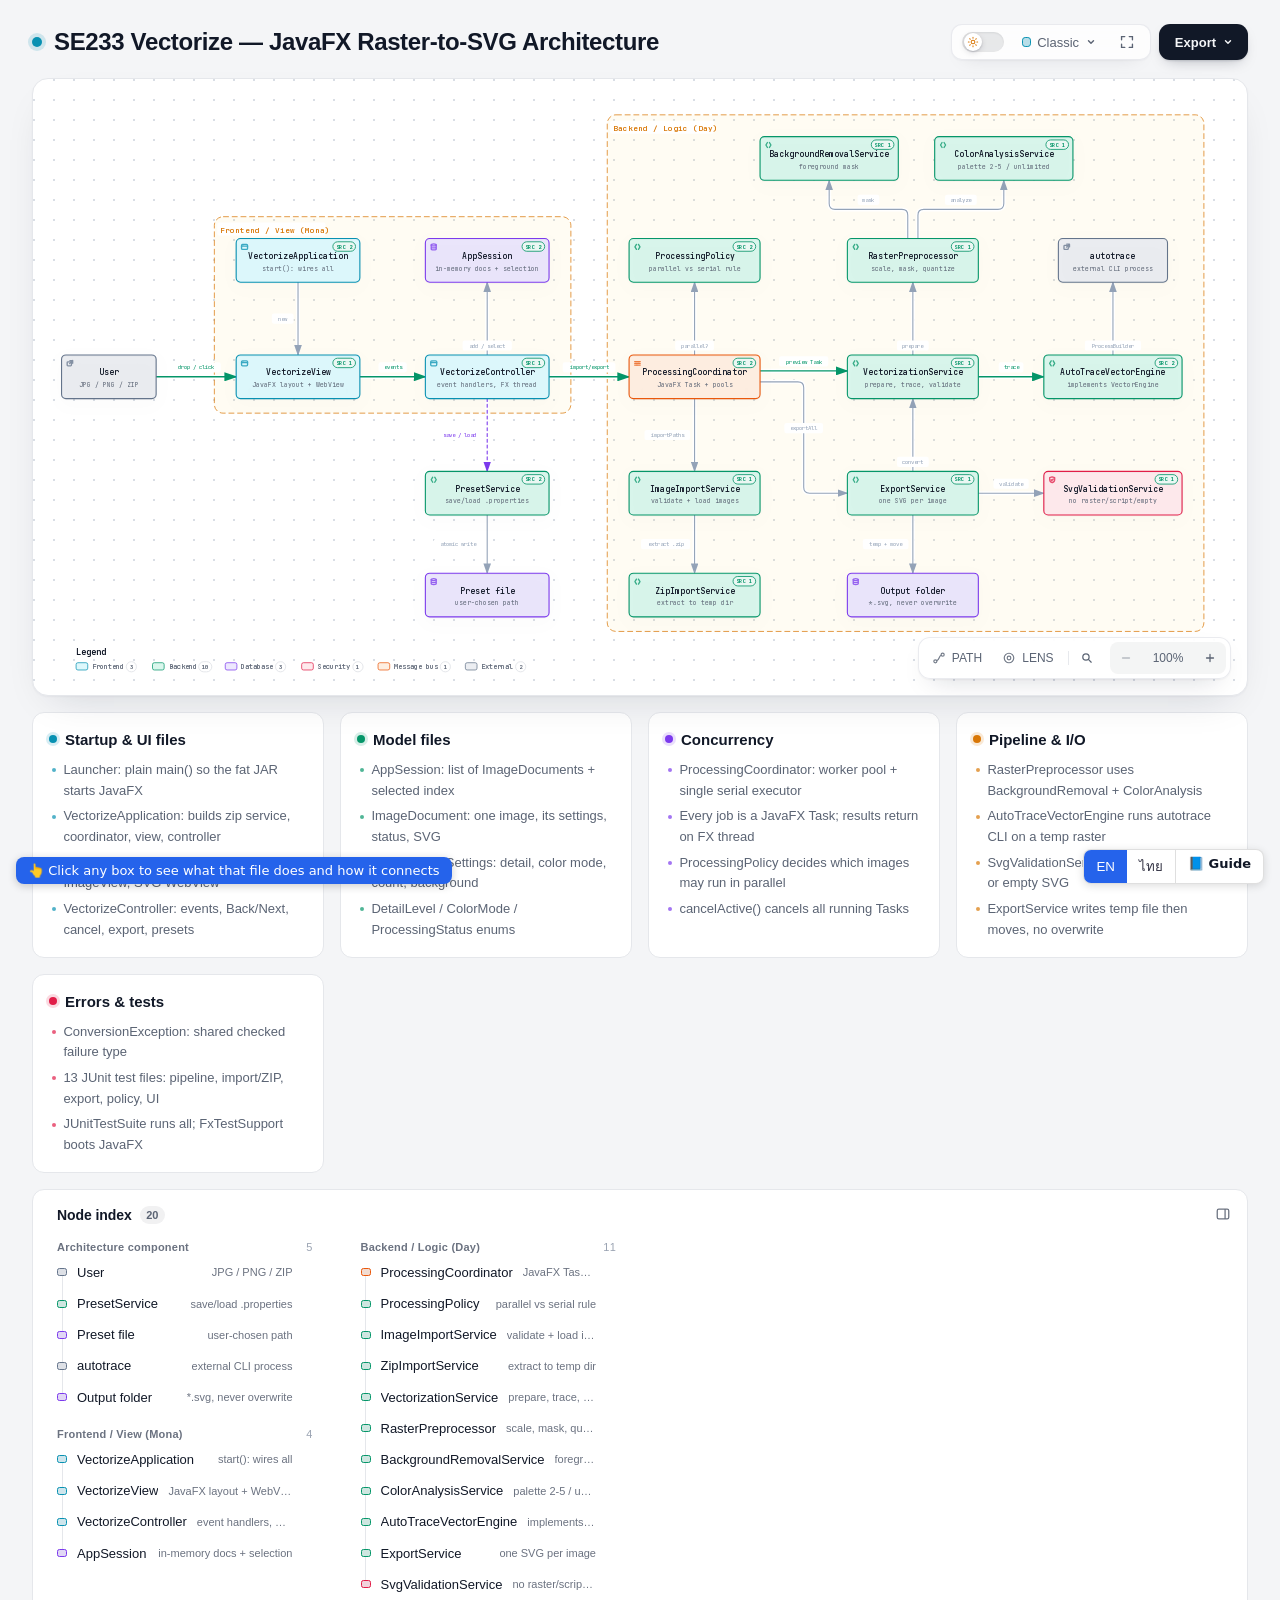
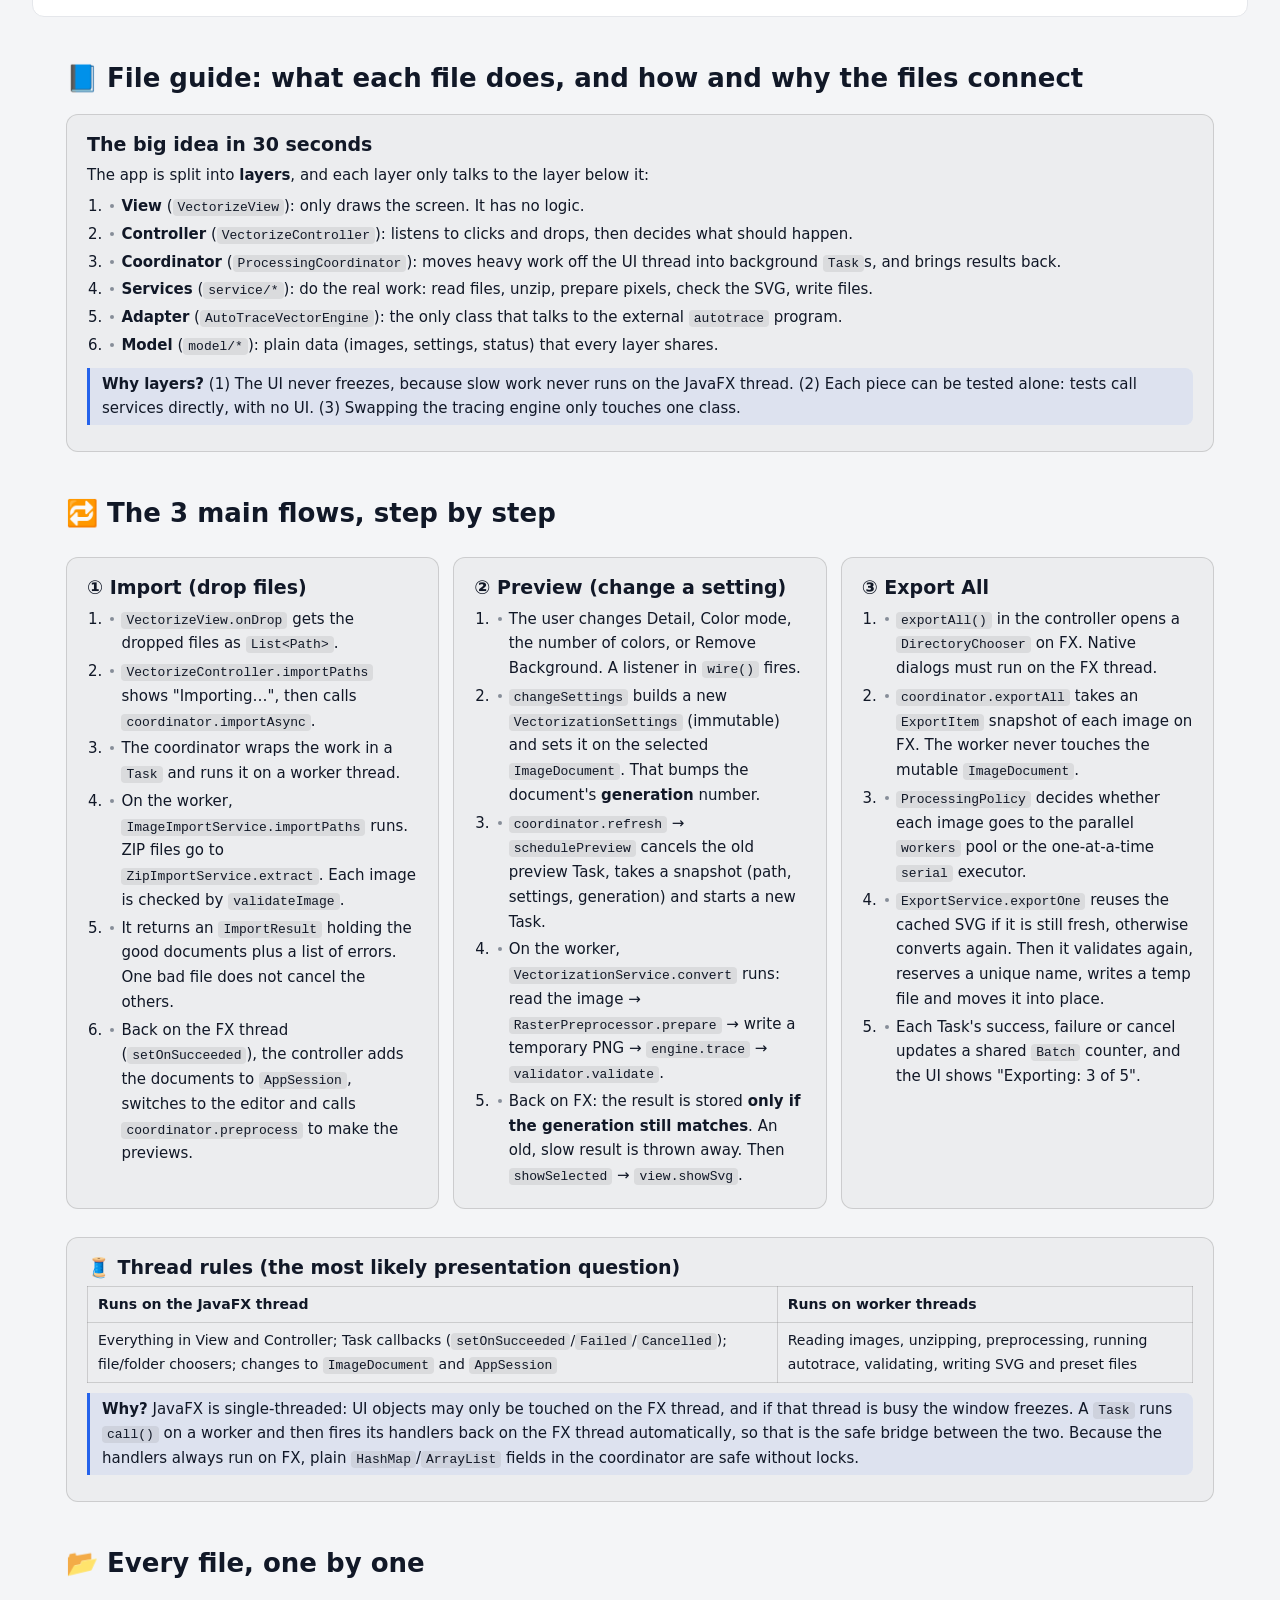
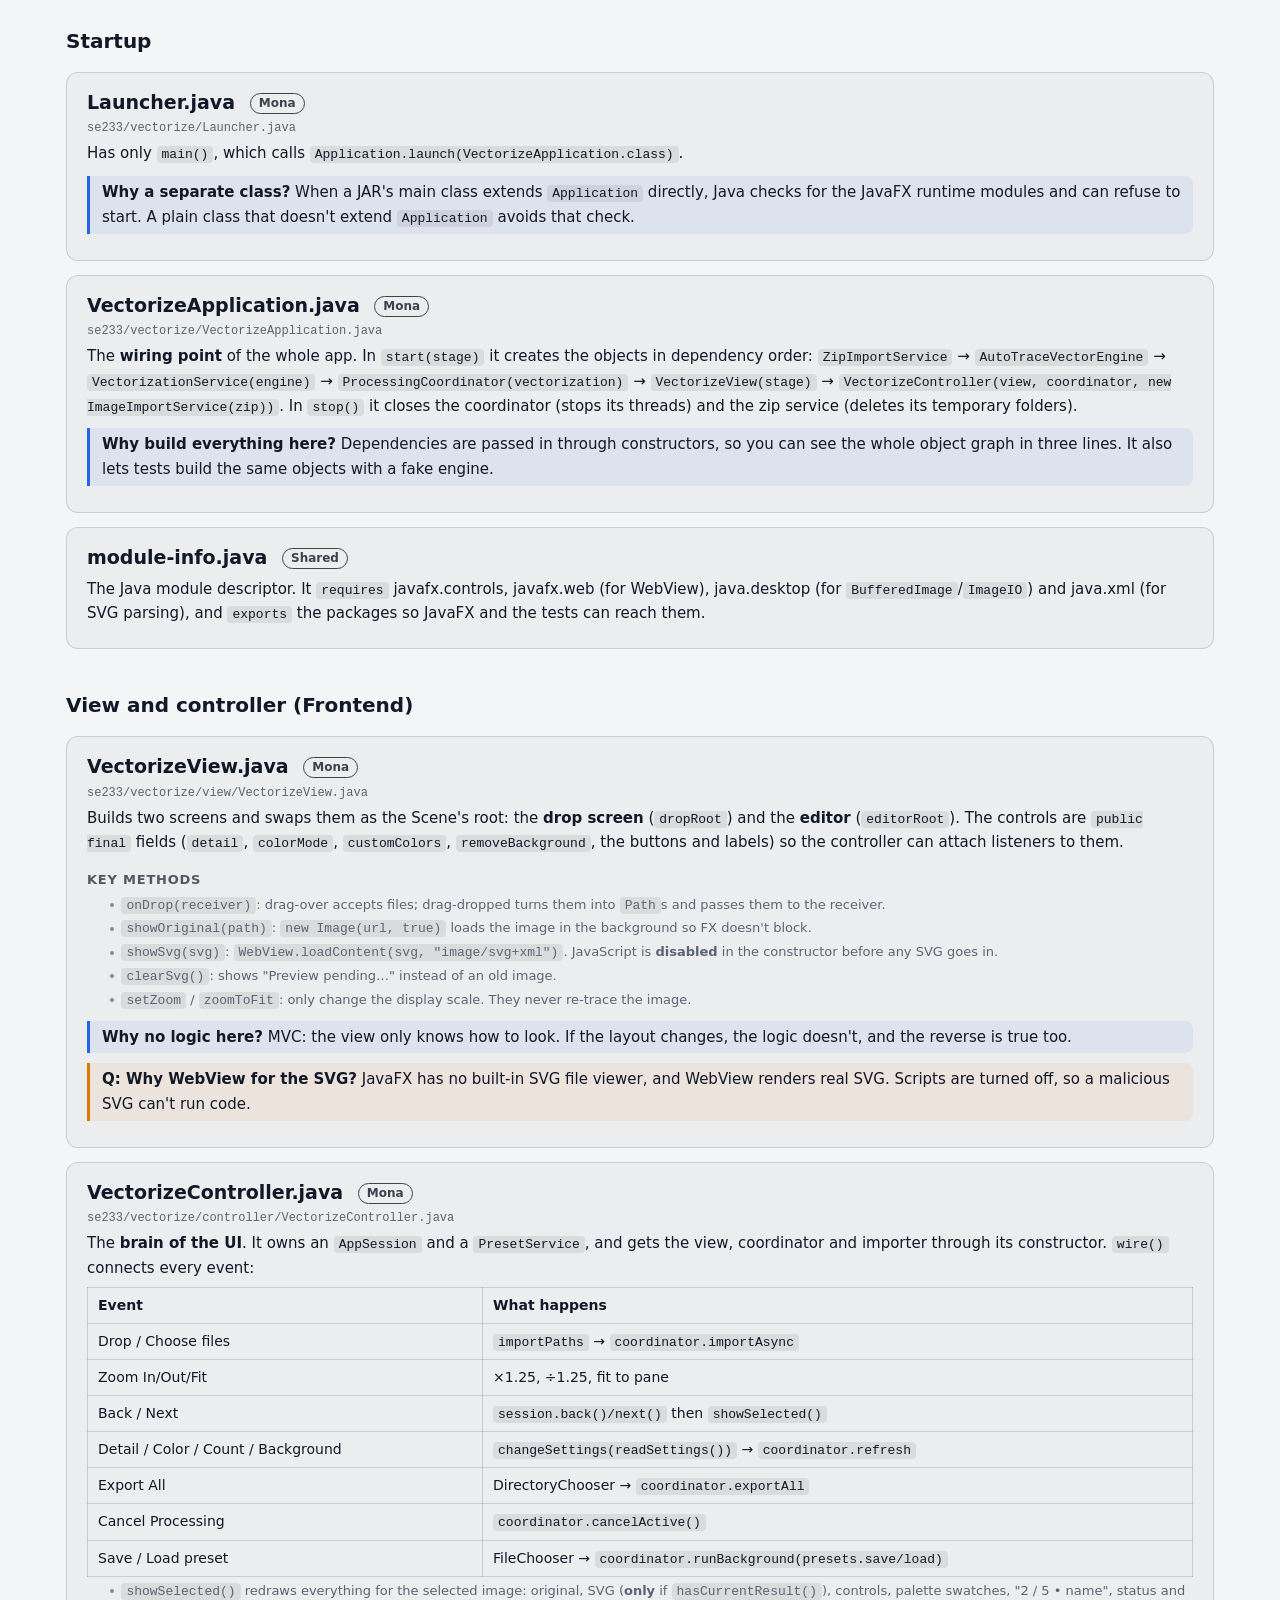
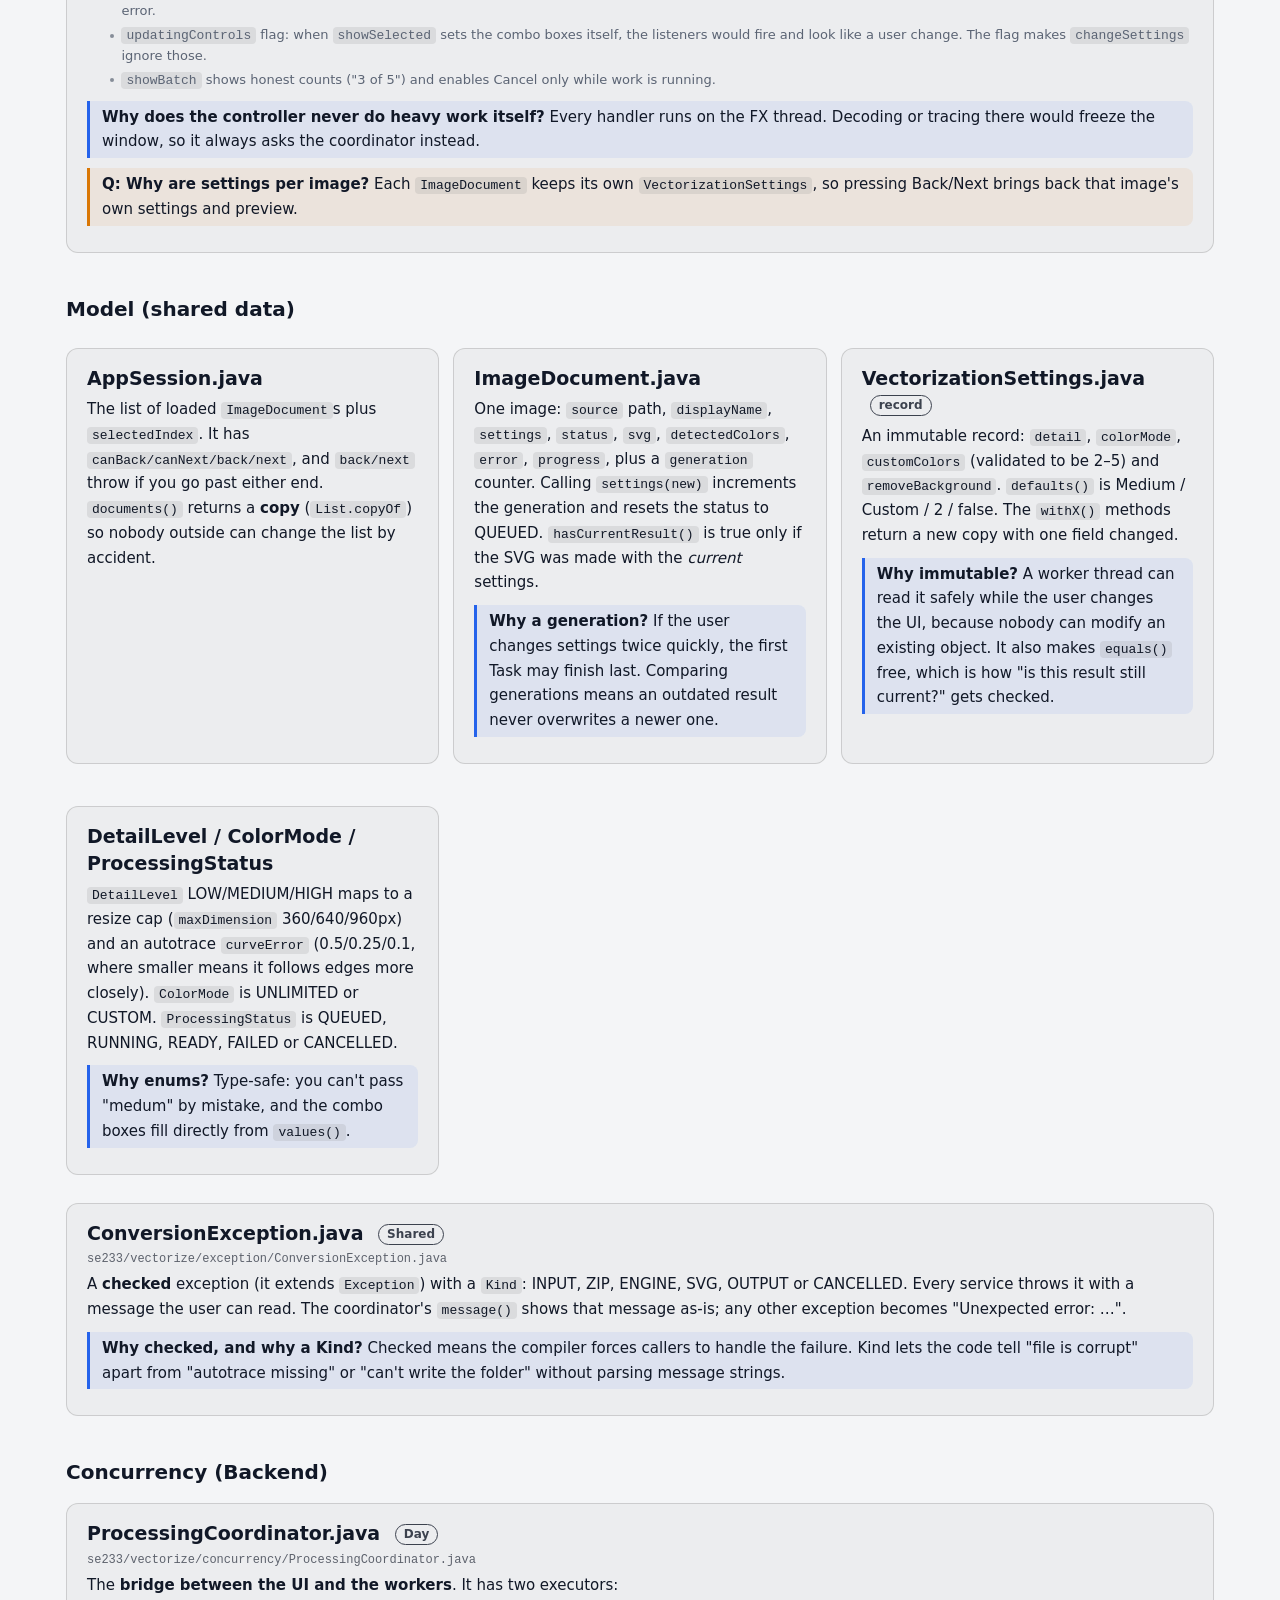
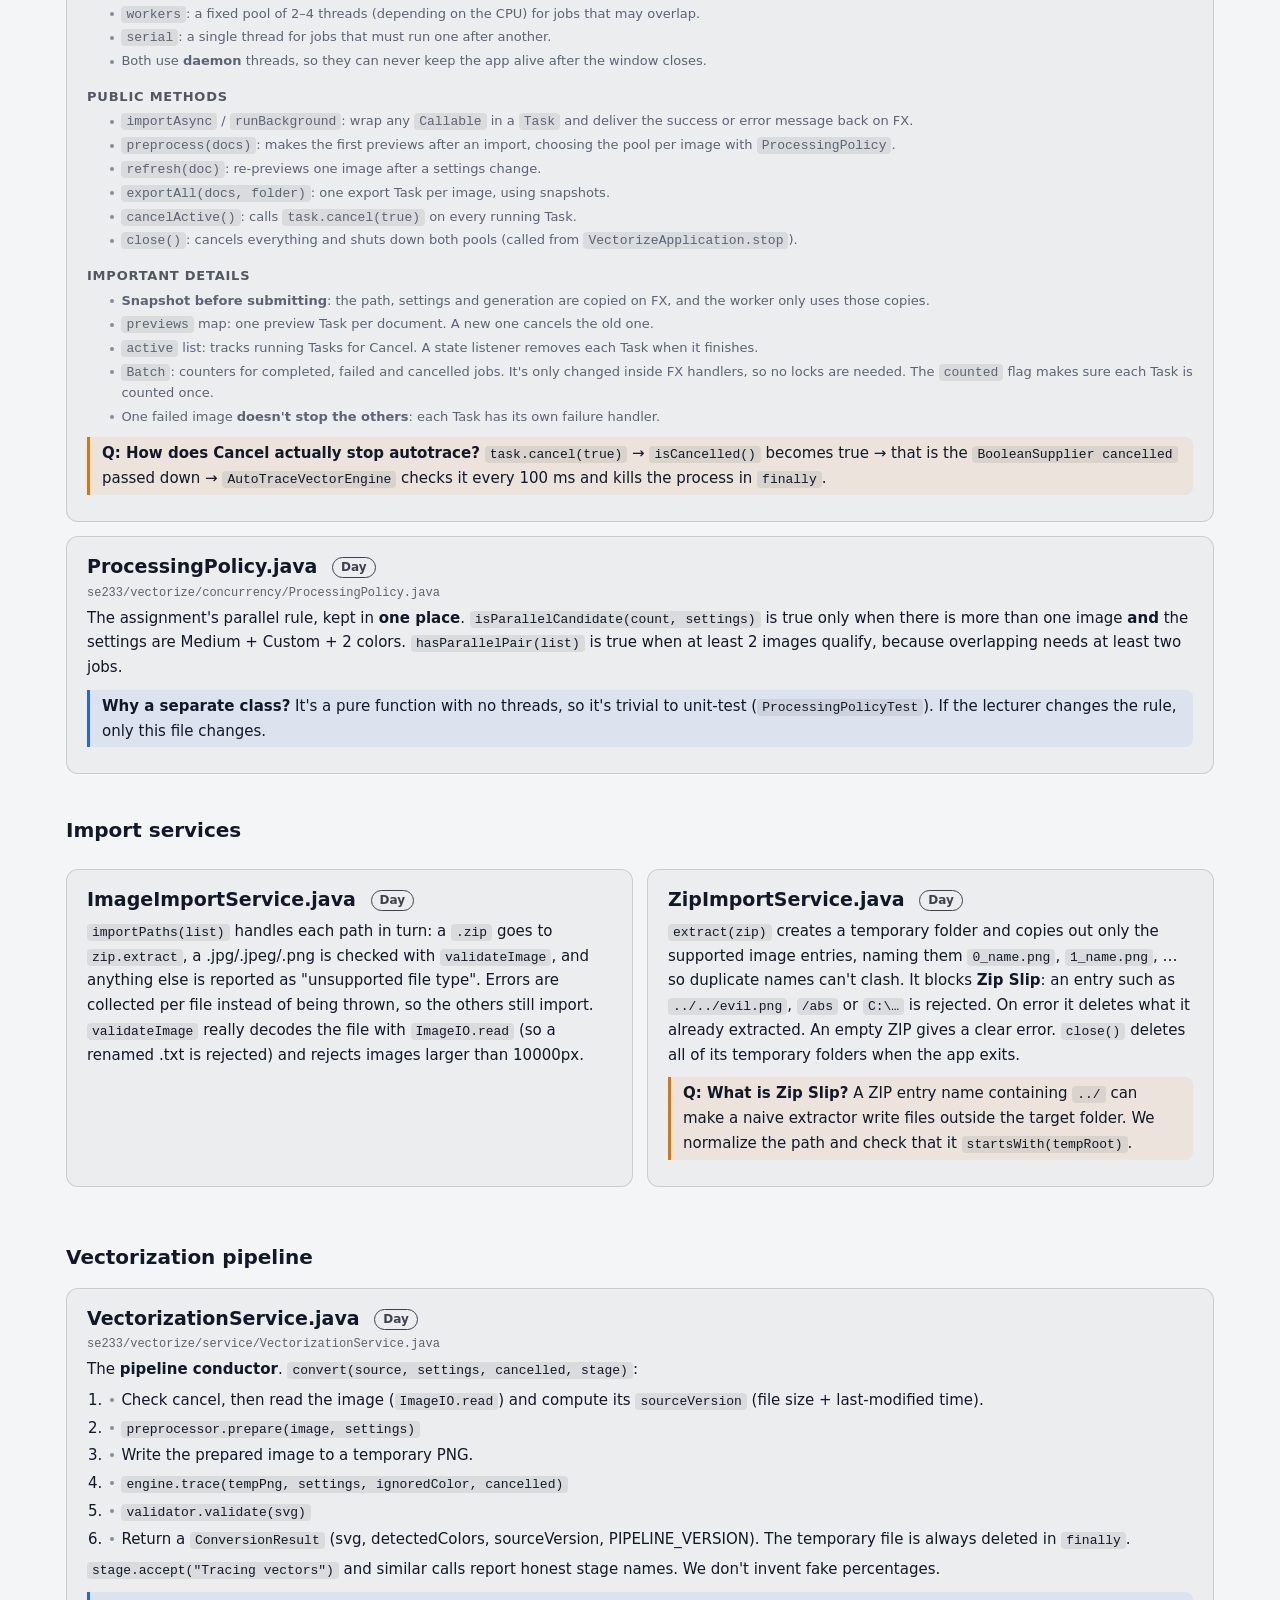
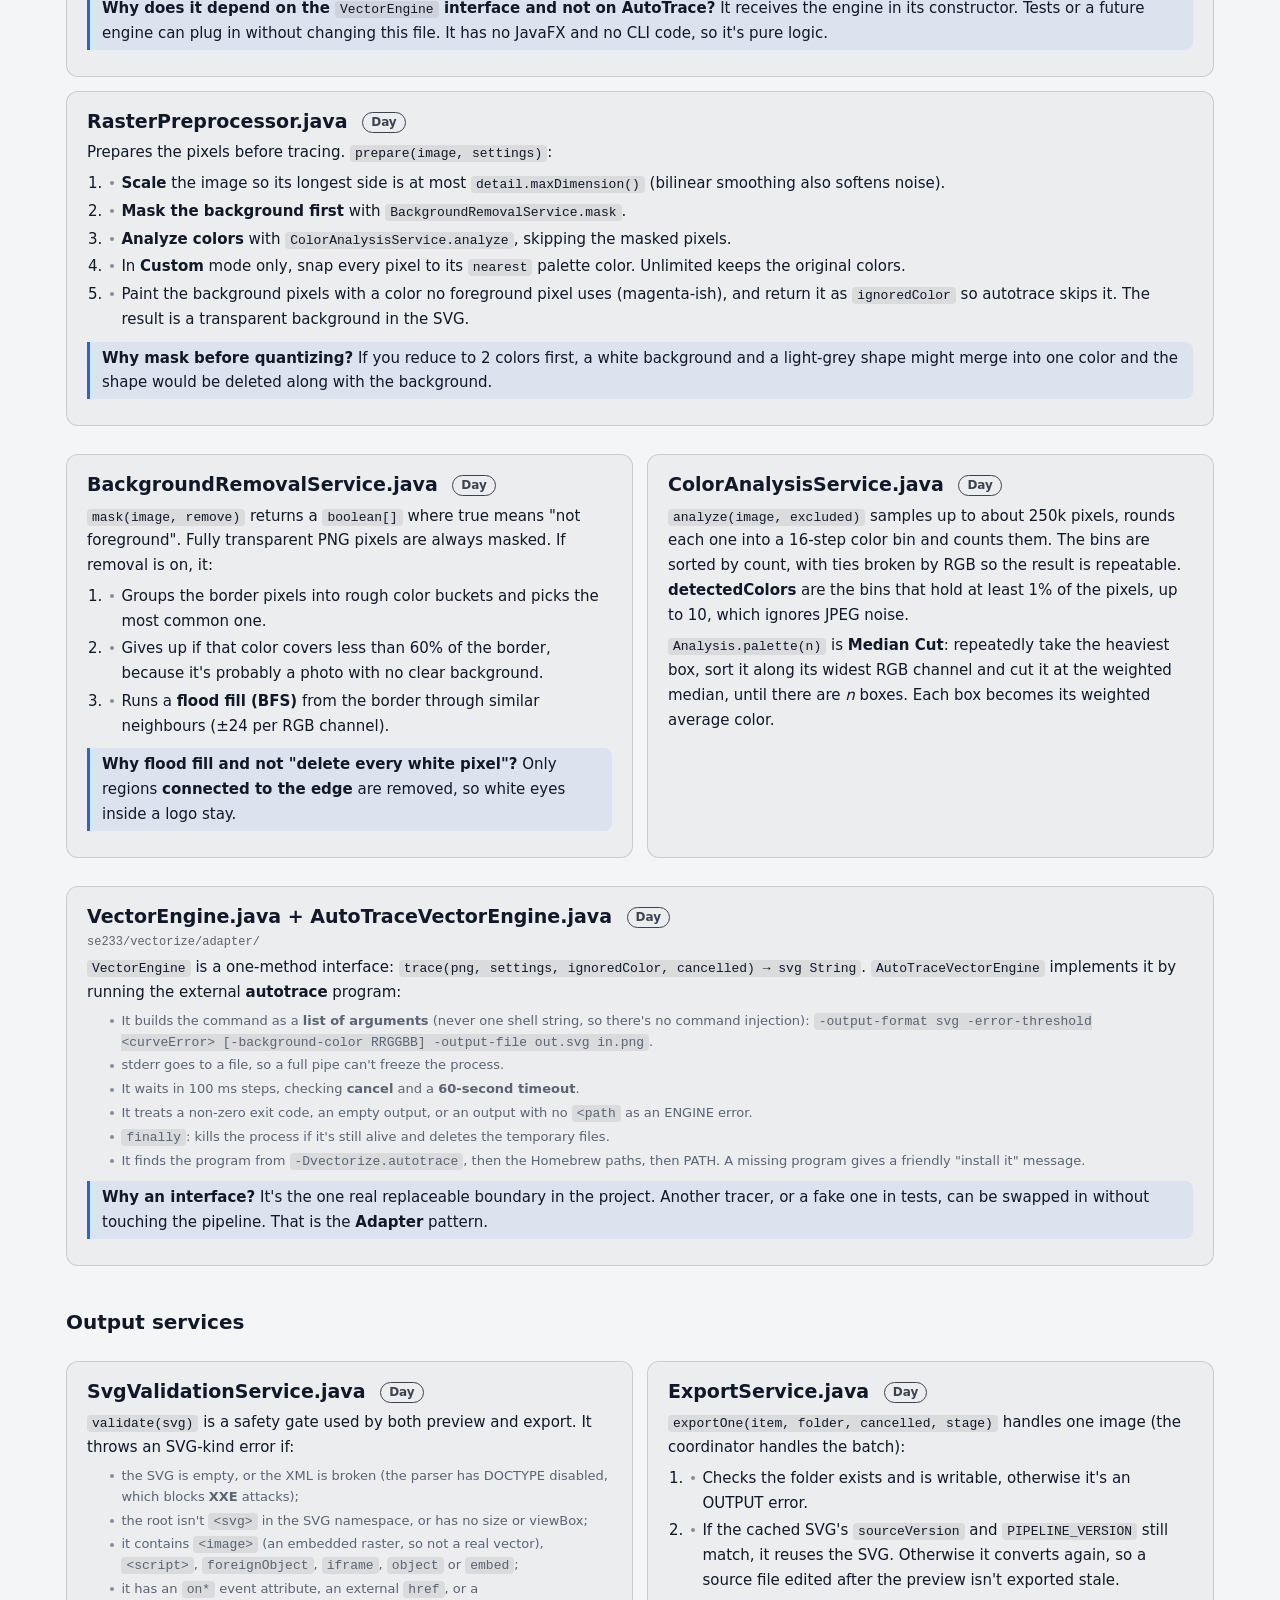
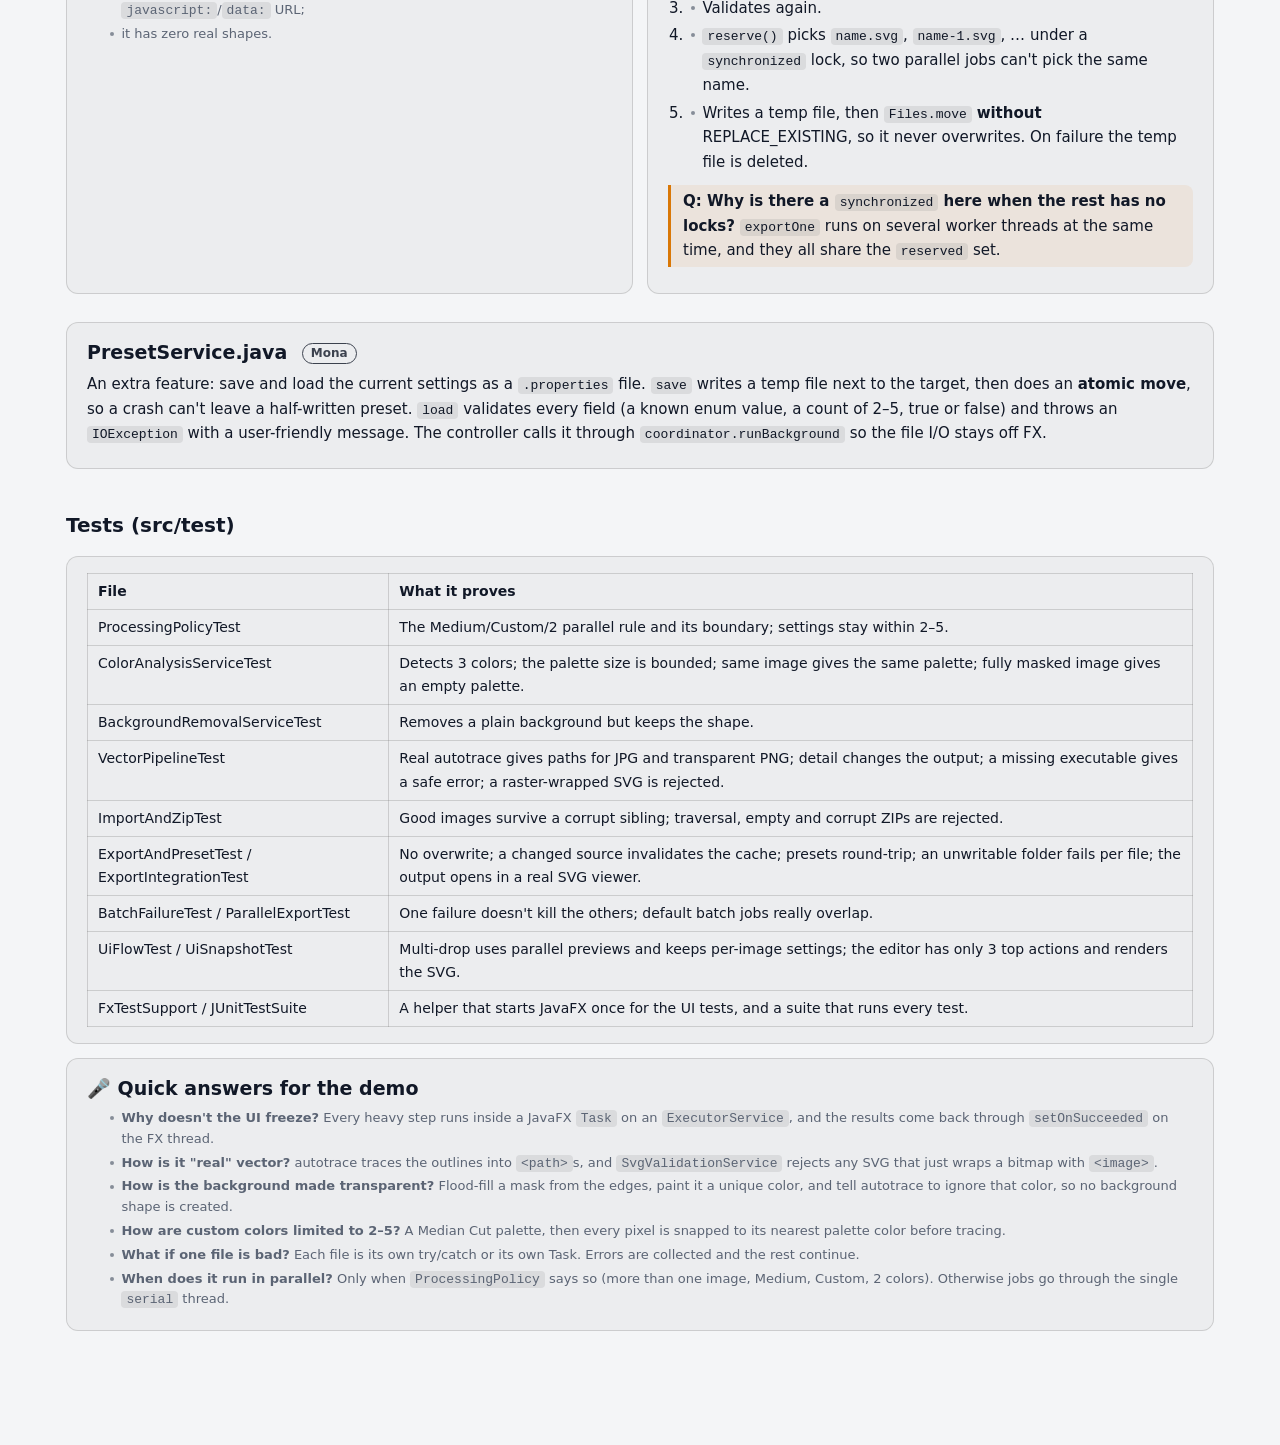
==== commit 7e9ab465: "docs: add clickable per-file explanations and file guide to architecture diagram Click any box for w" ====
--- a/.archify/architecture-se233-vectorize-20261012-031041/se233-vectorize.html
+++ b/.archify/architecture-se233-vectorize-20261012-031041/se233-vectorize.html
@@ -14057,12 +14057,659 @@
     });
   </script>
 <style>
-#lang-switch{position:fixed;top:12px;right:12px;z-index:9999;display:flex;border:1px solid #8884;border-radius:8px;overflow:hidden;font:600 13px system-ui,sans-serif;background:#fff;box-shadow:0 2px 8px #0002}
+#file-guide{max-width:1180px;margin:32px auto 80px;padding:0 16px;font:15px/1.65 system-ui,"Segoe UI","Noto Sans Thai",sans-serif;color:inherit}
+#file-guide h2{font-size:26px;margin:40px 0 8px}
+#file-guide h3{font-size:19px;margin:0 0 6px}
+#file-guide h4{font-size:13px;letter-spacing:.06em;text-transform:uppercase;opacity:.7;margin:14px 0 4px}
+#file-guide p{margin:6px 0}
+#file-guide ul,#file-guide ol{margin:4px 0 4px 20px;padding:0}
+#file-guide li{margin:3px 0}
+#file-guide code{font:13px ui-monospace,Consolas,monospace;background:rgba(127,127,127,.16);padding:1px 5px;border-radius:4px}
+#file-guide .card{border:1px solid rgba(127,127,127,.3);border-radius:12px;padding:16px 20px;margin:14px 0;background:rgba(127,127,127,.06)}
+#file-guide .path{font:12px ui-monospace,Consolas,monospace;opacity:.65}
+#file-guide .own{display:inline-block;font-size:12px;padding:1px 8px;border-radius:99px;margin-left:8px;vertical-align:middle;border:1px solid currentColor;opacity:.8}
+#file-guide .why{border-left:3px solid #2563eb;padding:4px 12px;margin:10px 0;background:rgba(37,99,235,.08);border-radius:0 8px 8px 0}
+#file-guide .qa{border-left:3px solid #d97706;padding:4px 12px;margin:10px 0;background:rgba(217,119,6,.08);border-radius:0 8px 8px 0}
+#file-guide .grid{display:grid;grid-template-columns:repeat(auto-fit,minmax(320px,1fr));gap:14px}
+#file-guide table{border-collapse:collapse;width:100%;font-size:14px}
+#file-guide td,#file-guide th{border:1px solid rgba(127,127,127,.3);padding:6px 10px;text-align:left;vertical-align:top}
+html[lang="th"] #file-guide .en{display:none}
+html:not([lang="th"]) #file-guide .th{display:none}
+</style>
+
+<section id="file-guide">
+
+<!-- ===================== OVERVIEW ===================== -->
+<h2 class="en">📘 File guide: what each file does, and how and why the files connect</h2>
+<h2 class="th">📘 คู่มือไฟล์: แต่ละไฟล์ทำอะไร เชื่อมกันยังไง และทำไมถึงออกแบบแบบนี้</h2>
+
+<div class="card">
+<h3 class="en">The big idea in 30 seconds</h3>
+<h3 class="th">สรุปภาพรวมใน 30 วินาที</h3>
+<p class="en">The app is split into <b>layers</b>, and each layer only talks to the layer below it:</p>
+<p class="th">แอปนี้แบ่งเป็น<b>ชั้น ๆ (layer)</b> แต่ละชั้นคุยกับชั้นที่อยู่ถัดลงไปเท่านั้น:</p>
+<ol class="en">
+<li><b>View</b> (<code>VectorizeView</code>): only draws the screen. It has no logic.</li>
+<li><b>Controller</b> (<code>VectorizeController</code>): listens to clicks and drops, then decides what should happen.</li>
+<li><b>Coordinator</b> (<code>ProcessingCoordinator</code>): moves heavy work off the UI thread into background <code>Task</code>s, and brings results back.</li>
+<li><b>Services</b> (<code>service/*</code>): do the real work: read files, unzip, prepare pixels, check the SVG, write files.</li>
+<li><b>Adapter</b> (<code>AutoTraceVectorEngine</code>): the only class that talks to the external <code>autotrace</code> program.</li>
+<li><b>Model</b> (<code>model/*</code>): plain data (images, settings, status) that every layer shares.</li>
+</ol>
+<ol class="th">
+<li><b>View</b> (<code>VectorizeView</code>): วาดหน้าจออย่างเดียว ไม่มี logic</li>
+<li><b>Controller</b> (<code>VectorizeController</code>): รอฟังการคลิก/ลากวาง แล้วตัดสินว่าจะให้เกิดอะไรขึ้น</li>
+<li><b>Coordinator</b> (<code>ProcessingCoordinator</code>): ย้ายงานหนักออกจาก UI thread ไปทำใน <code>Task</code> เบื้องหลัง แล้วส่งผลกลับมา</li>
+<li><b>Services</b> (<code>service/*</code>): ทำงานจริง เช่น อ่านไฟล์, แตก zip, เตรียมพิกเซล, ตรวจ SVG, เขียนไฟล์</li>
+<li><b>Adapter</b> (<code>AutoTraceVectorEngine</code>): คลาสเดียวที่คุยกับโปรแกรม <code>autotrace</code> ภายนอก</li>
+<li><b>Model</b> (<code>model/*</code>): ข้อมูลล้วน ๆ (รูป, settings, สถานะ) ที่ทุกชั้นใช้ร่วมกัน</li>
+</ol>
+<div class="why en"><b>Why layers?</b> (1) The UI never freezes, because slow work never runs on the JavaFX thread. (2) Each piece can be tested alone: tests call services directly, with no UI. (3) Swapping the tracing engine only touches one class.</div>
+<div class="why th"><b>ทำไมต้องแบ่งชั้น?</b> (1) UI ไม่ค้าง เพราะงานช้า ๆ ไม่เคยรันบน JavaFX thread (2) เทสต์แยกแต่ละส่วนได้ เทสต์เรียก service ตรง ๆ ไม่ต้องเปิด UI (3) อยากเปลี่ยน engine ที่ใช้ trace ก็แก้แค่คลาสเดียว</div>
+</div>
+
+<!-- ===================== FLOWS ===================== -->
+<h2 class="en">🔁 The 3 main flows, step by step</h2>
+<h2 class="th">🔁 3 flow หลัก ทีละขั้น</h2>
+
+<div class="grid">
+<div class="card">
+<h3 class="en">① Import (drop files)</h3><h3 class="th">① Import (ลากไฟล์เข้ามา)</h3>
+<ol class="en">
+<li><code>VectorizeView.onDrop</code> gets the dropped files as <code>List&lt;Path&gt;</code>.</li>
+<li><code>VectorizeController.importPaths</code> shows "Importing…", then calls <code>coordinator.importAsync</code>.</li>
+<li>The coordinator wraps the work in a <code>Task</code> and runs it on a worker thread.</li>
+<li>On the worker, <code>ImageImportService.importPaths</code> runs. ZIP files go to <code>ZipImportService.extract</code>. Each image is checked by <code>validateImage</code>.</li>
+<li>It returns an <code>ImportResult</code> holding the good documents plus a list of errors. One bad file does not cancel the others.</li>
+<li>Back on the FX thread (<code>setOnSucceeded</code>), the controller adds the documents to <code>AppSession</code>, switches to the editor and calls <code>coordinator.preprocess</code> to make the previews.</li>
+</ol>
+<ol class="th">
+<li><code>VectorizeView.onDrop</code> รับไฟล์ที่ลากมาเป็น <code>List&lt;Path&gt;</code></li>
+<li><code>VectorizeController.importPaths</code> โชว์ "Importing…" แล้วเรียก <code>coordinator.importAsync</code></li>
+<li>coordinator ห่องานไว้ใน <code>Task</code> แล้วส่งไปรันบน worker thread</li>
+<li>บน worker: <code>ImageImportService.importPaths</code> ทำงาน ถ้าเป็น ZIP ส่งให้ <code>ZipImportService.extract</code> แล้วเช็กทุกรูปด้วย <code>validateImage</code></li>
+<li>ได้ <code>ImportResult</code> กลับมา = รูปที่ดี + รายการ error ไฟล์เสียไฟล์เดียวไม่ทำให้ไฟล์อื่นพัง</li>
+<li>กลับมาที่ FX thread (<code>setOnSucceeded</code>) controller เอารูปใส่ <code>AppSession</code>, เปลี่ยนไปหน้า editor แล้วเรียก <code>coordinator.preprocess</code> เพื่อทำพรีวิว</li>
+</ol>
+</div>
+
+<div class="card">
+<h3 class="en">② Preview (change a setting)</h3><h3 class="th">② Preview (เปลี่ยน setting)</h3>
+<ol class="en">
+<li>The user changes Detail, Color mode, the number of colors, or Remove Background. A listener in <code>wire()</code> fires.</li>
+<li><code>changeSettings</code> builds a new <code>VectorizationSettings</code> (immutable) and sets it on the selected <code>ImageDocument</code>. That bumps the document's <b>generation</b> number.</li>
+<li><code>coordinator.refresh</code> → <code>schedulePreview</code> cancels the old preview Task, takes a snapshot (path, settings, generation) and starts a new Task.</li>
+<li>On the worker, <code>VectorizationService.convert</code> runs: read the image → <code>RasterPreprocessor.prepare</code> → write a temporary PNG → <code>engine.trace</code> → <code>validator.validate</code>.</li>
+<li>Back on FX: the result is stored <b>only if the generation still matches</b>. An old, slow result is thrown away. Then <code>showSelected</code> → <code>view.showSvg</code>.</li>
+</ol>
+<ol class="th">
+<li>ผู้ใช้เปลี่ยน Detail / Color mode / จำนวนสี / Remove Background → listener ใน <code>wire()</code> ทำงาน</li>
+<li><code>changeSettings</code> สร้าง <code>VectorizationSettings</code> ตัวใหม่ (immutable) แล้วใส่ให้ <code>ImageDocument</code> ที่เลือกอยู่ → เลข <b>generation</b> ของรูปเพิ่มขึ้น</li>
+<li><code>coordinator.refresh</code> → <code>schedulePreview</code> ยกเลิก Task พรีวิวตัวเก่า เก็บ snapshot (path, settings, generation) แล้วเริ่ม Task ใหม่</li>
+<li>บน worker: <code>VectorizationService.convert</code> = อ่านรูป → <code>RasterPreprocessor.prepare</code> → เขียน PNG ชั่วคราว → <code>engine.trace</code> → <code>validator.validate</code></li>
+<li>กลับมาที่ FX: เก็บผล<b>เฉพาะตอนที่ generation ยังตรงกัน</b> ถ้าเป็นผลเก่าที่มาช้าจะโดนทิ้ง แล้ว <code>showSelected</code> → <code>view.showSvg</code></li>
+</ol>
+</div>
+
+<div class="card">
+<h3 class="en">③ Export All</h3><h3 class="th">③ Export All</h3>
+<ol class="en">
+<li><code>exportAll()</code> in the controller opens a <code>DirectoryChooser</code> on FX. Native dialogs must run on the FX thread.</li>
+<li><code>coordinator.exportAll</code> takes an <code>ExportItem</code> snapshot of each image on FX. The worker never touches the mutable <code>ImageDocument</code>.</li>
+<li><code>ProcessingPolicy</code> decides whether each image goes to the parallel <code>workers</code> pool or the one-at-a-time <code>serial</code> executor.</li>
+<li><code>ExportService.exportOne</code> reuses the cached SVG if it is still fresh, otherwise converts again. Then it validates again, reserves a unique name, writes a temp file and moves it into place.</li>
+<li>Each Task's success, failure or cancel updates a shared <code>Batch</code> counter, and the UI shows "Exporting: 3 of 5".</li>
+</ol>
+<ol class="th">
+<li><code>exportAll()</code> ใน controller เปิด <code>DirectoryChooser</code> บน FX (dialog ของระบบต้องเปิดบน FX thread)</li>
+<li><code>coordinator.exportAll</code> ทำ snapshot เป็น <code>ExportItem</code> ของแต่ละรูปบน FX เพื่อให้ worker ไม่ไปแตะ <code>ImageDocument</code> ที่แก้ไขได้</li>
+<li><code>ProcessingPolicy</code> ตัดสินว่ารูปไหนไป pool <code>workers</code> (รันขนาน) หรือ <code>serial</code> (ทีละรูป)</li>
+<li><code>ExportService.exportOne</code>: ถ้า SVG ที่ cache ไว้ยังใหม่ก็ใช้เลย ไม่งั้น convert ใหม่ → ตรวจอีกรอบ → จองชื่อไฟล์ที่ไม่ซ้ำ → เขียนไฟล์ temp แล้วย้าย</li>
+<li>Task แต่ละตัว สำเร็จ/พัง/ยกเลิก จะไปอัปเดตตัวนับ <code>Batch</code> แล้ว UI โชว์ "Exporting: 3 of 5"</li>
+</ol>
+</div>
+</div>
+
+<div class="card">
+<h3 class="en">🧵 Thread rules (the most likely presentation question)</h3>
+<h3 class="th">🧵 กฎเรื่อง thread (น่าจะโดนถามตอนพรีเซนต์มากที่สุด)</h3>
+<table>
+<tr><th class="en">Runs on the JavaFX thread</th><th class="th">รันบน JavaFX thread</th><th class="en">Runs on worker threads</th><th class="th">รันบน worker thread</th></tr>
+<tr><td class="en">Everything in View and Controller; Task callbacks (<code>setOnSucceeded</code>/<code>Failed</code>/<code>Cancelled</code>); file/folder choosers; changes to <code>ImageDocument</code> and <code>AppSession</code></td>
+<td class="th">ทุกอย่างใน View/Controller, callback ของ Task (<code>setOnSucceeded</code>/<code>Failed</code>/<code>Cancelled</code>), dialog เลือกไฟล์/โฟลเดอร์, การแก้ <code>ImageDocument</code> และ <code>AppSession</code></td>
+<td class="en">Reading images, unzipping, preprocessing, running autotrace, validating, writing SVG and preset files</td>
+<td class="th">อ่านรูป, แตก zip, preprocess, รัน autotrace, ตรวจ SVG, เขียนไฟล์ SVG/preset</td></tr>
+</table>
+<div class="why en"><b>Why?</b> JavaFX is single-threaded: UI objects may only be touched on the FX thread, and if that thread is busy the window freezes. A <code>Task</code> runs <code>call()</code> on a worker and then fires its handlers back on the FX thread automatically, so that is the safe bridge between the two. Because the handlers always run on FX, plain <code>HashMap</code>/<code>ArrayList</code> fields in the coordinator are safe without locks.</div>
+<div class="why th"><b>ทำไม?</b> JavaFX เป็น single-thread: แตะ UI ได้เฉพาะบน FX thread และถ้า thread นี้ไม่ว่าง หน้าต่างจะค้าง <code>Task</code> รัน <code>call()</code> บน worker แล้วเรียก handler กลับมาบน FX thread ให้อัตโนมัติ เลยเป็นสะพานที่ปลอดภัยระหว่างสองฝั่ง และเพราะ handler รันบน FX เสมอ field อย่าง <code>HashMap</code>/<code>ArrayList</code> ใน coordinator เลยไม่ต้องใส่ lock</div>
+</div>
+
+<!-- ===================== PER FILE ===================== -->
+<h2 class="en">📂 Every file, one by one</h2>
+<h2 class="th">📂 ทีละไฟล์</h2>
+
+<h2 class="en" style="font-size:20px">Startup</h2><h2 class="th" style="font-size:20px">ตอนเปิดแอป</h2>
+
+<div class="card"><h3>Launcher.java <span class="own">Mona</span></h3><div class="path">se233/vectorize/Launcher.java</div>
+<p class="en">Has only <code>main()</code>, which calls <code>Application.launch(VectorizeApplication.class)</code>.</p>
+<p class="th">มีแค่ <code>main()</code> ที่เรียก <code>Application.launch(VectorizeApplication.class)</code></p>
+<div class="why en"><b>Why a separate class?</b> When a JAR's main class extends <code>Application</code> directly, Java checks for the JavaFX runtime modules and can refuse to start. A plain class that doesn't extend <code>Application</code> avoids that check.</div>
+<div class="why th"><b>ทำไมต้องแยกคลาส?</b> ถ้า main class ของ JAR extends <code>Application</code> ตรง ๆ Java จะเช็กว่ามี JavaFX runtime module ไหม และอาจไม่ยอมรัน ใช้คลาสธรรมดาที่ไม่ extends <code>Application</code> จะเลี่ยงการเช็กนี้ได้</div>
+</div>
+
+<div class="card"><h3>VectorizeApplication.java <span class="own">Mona</span></h3><div class="path">se233/vectorize/VectorizeApplication.java</div>
+<p class="en">The <b>wiring point</b> of the whole app. In <code>start(stage)</code> it creates the objects in dependency order: <code>ZipImportService</code> → <code>AutoTraceVectorEngine</code> → <code>VectorizationService(engine)</code> → <code>ProcessingCoordinator(vectorization)</code> → <code>VectorizeView(stage)</code> → <code>VectorizeController(view, coordinator, new ImageImportService(zip))</code>. In <code>stop()</code> it closes the coordinator (stops its threads) and the zip service (deletes its temporary folders).</p>
+<p class="th"><b>จุดประกอบ</b>ทั้งแอป ใน <code>start(stage)</code> จะสร้าง object ตามลำดับที่ต้องใช้กัน: <code>ZipImportService</code> → <code>AutoTraceVectorEngine</code> → <code>VectorizationService(engine)</code> → <code>ProcessingCoordinator(vectorization)</code> → <code>VectorizeView(stage)</code> → <code>VectorizeController(view, coordinator, new ImageImportService(zip))</code> ส่วนใน <code>stop()</code> จะปิด coordinator (หยุด thread) และ zip service (ลบโฟลเดอร์ชั่วคราว)</p>
+<div class="why en"><b>Why build everything here?</b> Dependencies are passed in through constructors, so you can see the whole object graph in three lines. It also lets tests build the same objects with a fake engine.</div>
+<div class="why th"><b>ทำไมสร้างทุกอย่างตรงนี้?</b> ส่ง dependency ผ่าน constructor ทำให้เห็นโครงสร้าง object ทั้งหมดในสามบรรทัด และเทสต์ก็สร้าง object ชุดเดียวกันได้โดยใช้ engine ปลอมแทน</div>
+</div>
+
+<div class="card"><h3>module-info.java <span class="own">Shared</span></h3>
+<p class="en">The Java module descriptor. It <code>requires</code> javafx.controls, javafx.web (for WebView), java.desktop (for <code>BufferedImage</code>/<code>ImageIO</code>) and java.xml (for SVG parsing), and <code>exports</code> the packages so JavaFX and the tests can reach them.</p>
+<p class="th">ไฟล์ประกาศ module ของ Java มี <code>requires</code> javafx.controls, javafx.web (สำหรับ WebView), java.desktop (สำหรับ <code>BufferedImage</code>/<code>ImageIO</code>), java.xml (สำหรับ parse SVG) และ <code>exports</code> package ต่าง ๆ ให้ JavaFX กับเทสต์เข้าถึงได้</p>
+</div>
+
+<h2 class="en" style="font-size:20px">View and controller (Frontend)</h2><h2 class="th" style="font-size:20px">View และ Controller (Frontend)</h2>
+
+<div class="card"><h3>VectorizeView.java <span class="own">Mona</span></h3><div class="path">se233/vectorize/view/VectorizeView.java</div>
+<p class="en">Builds two screens and swaps them as the Scene's root: the <b>drop screen</b> (<code>dropRoot</code>) and the <b>editor</b> (<code>editorRoot</code>). The controls are <code>public final</code> fields (<code>detail</code>, <code>colorMode</code>, <code>customColors</code>, <code>removeBackground</code>, the buttons and labels) so the controller can attach listeners to them.</p>
+<p class="th">สร้าง 2 หน้าจอแล้วสลับเป็น root ของ Scene: <b>หน้า drop</b> (<code>dropRoot</code>) กับ<b>หน้า editor</b> (<code>editorRoot</code>) ตัว control ต่าง ๆ เป็น field <code>public final</code> (<code>detail</code>, <code>colorMode</code>, <code>customColors</code>, <code>removeBackground</code>, ปุ่ม, label) เพื่อให้ controller เอา listener ไปผูกได้</p>
+<h4 class="en">Key methods</h4><h4 class="th">method สำคัญ</h4>
+<ul class="en">
+<li><code>onDrop(receiver)</code>: drag-over accepts files; drag-dropped turns them into <code>Path</code>s and passes them to the receiver.</li>
+<li><code>showOriginal(path)</code>: <code>new Image(url, true)</code> loads the image in the background so FX doesn't block.</li>
+<li><code>showSvg(svg)</code>: <code>WebView.loadContent(svg, "image/svg+xml")</code>. JavaScript is <b>disabled</b> in the constructor before any SVG goes in.</li>
+<li><code>clearSvg()</code>: shows "Preview pending…" instead of an old image.</li>
+<li><code>setZoom</code> / <code>zoomToFit</code>: only change the display scale. They never re-trace the image.</li>
+</ul>
+<ul class="th">
+<li><code>onDrop(receiver)</code>: ตอนลากผ่านจะยอมรับไฟล์ พอปล่อยจะแปลงเป็น <code>Path</code> แล้วส่งให้ receiver</li>
+<li><code>showOriginal(path)</code>: <code>new Image(url, true)</code> = โหลดรูปเบื้องหลัง FX ไม่ค้าง</li>
+<li><code>showSvg(svg)</code>: <code>WebView.loadContent(svg, "image/svg+xml")</code> และ JavaScript ถูก<b>ปิด</b>ไว้ตั้งแต่ใน constructor ก่อนจะมี SVG เข้ามา</li>
+<li><code>clearSvg()</code>: โชว์ "Preview pending…" แทนที่จะโชว์รูปเก่า</li>
+<li><code>setZoom</code> / <code>zoomToFit</code>: เปลี่ยนแค่ขนาดการแสดงผล ไม่ได้ trace รูปใหม่</li>
+</ul>
+<div class="why en"><b>Why no logic here?</b> MVC: the view only knows how to look. If the layout changes, the logic doesn't, and the reverse is true too.</div>
+<div class="why th"><b>ทำไมไม่มี logic?</b> หลัก MVC: view รู้แค่ว่าหน้าตาเป็นยังไง ถ้าเปลี่ยน layout ก็ไม่กระทบ logic และกลับกันก็เหมือนกัน</div>
+<div class="qa en"><b>Q: Why WebView for the SVG?</b> JavaFX has no built-in SVG file viewer, and WebView renders real SVG. Scripts are turned off, so a malicious SVG can't run code.</div>
+<div class="qa th"><b>ถาม: ทำไมใช้ WebView แสดง SVG?</b> JavaFX ไม่มีตัวแสดงไฟล์ SVG ในตัว แต่ WebView แสดง SVG จริงได้ และเราปิด script ไว้ SVG ที่มีโค้ดอันตรายเลยรันอะไรไม่ได้</div>
+</div>
+
+<div class="card"><h3>VectorizeController.java <span class="own">Mona</span></h3><div class="path">se233/vectorize/controller/VectorizeController.java</div>
+<p class="en">The <b>brain of the UI</b>. It owns an <code>AppSession</code> and a <code>PresetService</code>, and gets the view, coordinator and importer through its constructor. <code>wire()</code> connects every event:</p>
+<p class="th"><b>สมองของ UI</b> มี <code>AppSession</code> กับ <code>PresetService</code> เป็นของตัวเอง และรับ view, coordinator, importer ผ่าน constructor ส่วน <code>wire()</code> ผูก event ทั้งหมด:</p>
+<table>
+<tr><th>Event</th><th class="en">What happens</th><th class="th">เกิดอะไรขึ้น</th></tr>
+<tr><td>Drop / Choose files</td><td class="en"><code>importPaths</code> → <code>coordinator.importAsync</code></td><td class="th"><code>importPaths</code> → <code>coordinator.importAsync</code></td></tr>
+<tr><td>Zoom In/Out/Fit</td><td class="en">×1.25, ÷1.25, fit to pane</td><td class="th">×1.25, ÷1.25, ปรับให้พอดีกรอบ</td></tr>
+<tr><td>Back / Next</td><td class="en"><code>session.back()/next()</code> then <code>showSelected()</code></td><td class="th"><code>session.back()/next()</code> แล้ว <code>showSelected()</code></td></tr>
+<tr><td>Detail / Color / Count / Background</td><td class="en"><code>changeSettings(readSettings())</code> → <code>coordinator.refresh</code></td><td class="th"><code>changeSettings(readSettings())</code> → <code>coordinator.refresh</code></td></tr>
+<tr><td>Export All</td><td class="en">DirectoryChooser → <code>coordinator.exportAll</code></td><td class="th">DirectoryChooser → <code>coordinator.exportAll</code></td></tr>
+<tr><td>Cancel Processing</td><td class="en"><code>coordinator.cancelActive()</code></td><td class="th"><code>coordinator.cancelActive()</code></td></tr>
+<tr><td>Save / Load preset</td><td class="en">FileChooser → <code>coordinator.runBackground(presets.save/load)</code></td><td class="th">FileChooser → <code>coordinator.runBackground(presets.save/load)</code></td></tr>
+</table>
+<ul class="en">
+<li><code>showSelected()</code> redraws everything for the selected image: original, SVG (<b>only</b> if <code>hasCurrentResult()</code>), controls, palette swatches, "2 / 5 • name", status and error.</li>
+<li><code>updatingControls</code> flag: when <code>showSelected</code> sets the combo boxes itself, the listeners would fire and look like a user change. The flag makes <code>changeSettings</code> ignore those.</li>
+<li><code>showBatch</code> shows honest counts ("3 of 5") and enables Cancel only while work is running.</li>
+</ul>
+<ul class="th">
+<li><code>showSelected()</code> วาดทุกอย่างของรูปที่เลือกใหม่: รูปต้นฉบับ, SVG (<b>เฉพาะ</b>ตอน <code>hasCurrentResult()</code>), control ต่าง ๆ, สีที่ตรวจเจอ, "2 / 5 • ชื่อไฟล์", สถานะ, error</li>
+<li>flag <code>updatingControls</code>: ตอน <code>showSelected</code> ตั้งค่า combo box เอง listener จะทำงานเหมือนผู้ใช้กดเปลี่ยน flag นี้ทำให้ <code>changeSettings</code> ไม่สนเคสนั้น</li>
+<li><code>showBatch</code> โชว์จำนวนตามจริง ("3 of 5") และเปิดปุ่ม Cancel เฉพาะตอนที่มีงานรันอยู่</li>
+</ul>
+<div class="why en"><b>Why does the controller never do heavy work itself?</b> Every handler runs on the FX thread. Decoding or tracing there would freeze the window, so it always asks the coordinator instead.</div>
+<div class="why th"><b>ทำไม controller ไม่ทำงานหนักเอง?</b> handler ทุกตัวรันบน FX thread ถ้า decode หรือ trace ตรงนั้นหน้าต่างจะค้าง เลยส่งให้ coordinator ทำแทนเสมอ</div>
+<div class="qa en"><b>Q: Why are settings per image?</b> Each <code>ImageDocument</code> keeps its own <code>VectorizationSettings</code>, so pressing Back/Next brings back that image's own settings and preview.</div>
+<div class="qa th"><b>ถาม: ทำไม settings แยกต่อรูป?</b> <code>ImageDocument</code> แต่ละตัวเก็บ <code>VectorizationSettings</code> ของตัวเอง พอกด Back/Next ก็จะได้ settings กับพรีวิวของรูปนั้นกลับมา</div>
+</div>
+
+<h2 class="en" style="font-size:20px">Model (shared data)</h2><h2 class="th" style="font-size:20px">Model (ข้อมูลที่ใช้ร่วมกัน)</h2>
+
+<div class="grid">
+<div class="card"><h3>AppSession.java</h3>
+<p class="en">The list of loaded <code>ImageDocument</code>s plus <code>selectedIndex</code>. It has <code>canBack/canNext/back/next</code>, and <code>back/next</code> throw if you go past either end. <code>documents()</code> returns a <b>copy</b> (<code>List.copyOf</code>) so nobody outside can change the list by accident.</p>
+<p class="th">รายการ <code>ImageDocument</code> ที่โหลดแล้ว + <code>selectedIndex</code> มี <code>canBack/canNext/back/next</code> ถ้าเลื่อนเลยหัวหรือท้าย <code>back/next</code> จะ throw ส่วน <code>documents()</code> คืน<b>สำเนา</b> (<code>List.copyOf</code>) คนข้างนอกจะได้แก้ list ไม่ได้โดยไม่ตั้งใจ</p>
+</div>
+<div class="card"><h3>ImageDocument.java</h3>
+<p class="en">One image: <code>source</code> path, <code>displayName</code>, <code>settings</code>, <code>status</code>, <code>svg</code>, <code>detectedColors</code>, <code>error</code>, <code>progress</code>, plus a <b><code>generation</code></b> counter. Calling <code>settings(new)</code> increments the generation and resets the status to QUEUED. <code>hasCurrentResult()</code> is true only if the SVG was made with the <i>current</i> settings.</p>
+<p class="th">รูปหนึ่งรูป: path <code>source</code>, <code>displayName</code>, <code>settings</code>, <code>status</code>, <code>svg</code>, <code>detectedColors</code>, <code>error</code>, <code>progress</code> และตัวนับ <b><code>generation</code></b> เรียก <code>settings(ใหม่)</code> เมื่อไหร่ generation จะเพิ่มขึ้นและสถานะกลับเป็น QUEUED ส่วน <code>hasCurrentResult()</code> จะเป็น true เฉพาะตอนที่ SVG ทำมาจาก settings <i>ปัจจุบัน</i></p>
+<div class="why en"><b>Why a generation?</b> If the user changes settings twice quickly, the first Task may finish last. Comparing generations means an outdated result never overwrites a newer one.</div>
+<div class="why th"><b>ทำไมต้องมี generation?</b> ถ้าผู้ใช้เปลี่ยน settings สองครั้งติดกัน Task ตัวแรกอาจเสร็จทีหลัง พอเทียบ generation ผลที่ล้าสมัยก็จะไม่ไปทับผลที่ใหม่กว่า</div>
+</div>
+<div class="card"><h3>VectorizationSettings.java <span class="own">record</span></h3>
+<p class="en">An immutable record: <code>detail</code>, <code>colorMode</code>, <code>customColors</code> (validated to be 2–5) and <code>removeBackground</code>. <code>defaults()</code> is Medium / Custom / 2 / false. The <code>withX()</code> methods return a new copy with one field changed.</p>
+<p class="th">record ที่แก้ไม่ได้ (immutable): <code>detail</code>, <code>colorMode</code>, <code>customColors</code> (ต้องอยู่ระหว่าง 2–5) และ <code>removeBackground</code> ส่วน <code>defaults()</code> = Medium / Custom / 2 / false และ method <code>withX()</code> จะคืนสำเนาใหม่ที่เปลี่ยนไปหนึ่งค่า</p>
+<div class="why en"><b>Why immutable?</b> A worker thread can read it safely while the user changes the UI, because nobody can modify an existing object. It also makes <code>equals()</code> free, which is how "is this result still current?" gets checked.</div>
+<div class="why th"><b>ทำไมต้อง immutable?</b> worker thread อ่านได้อย่างปลอดภัยแม้ผู้ใช้กำลังเปลี่ยน UI อยู่ เพราะไม่มีใครแก้ object เดิมได้ แถมได้ <code>equals()</code> มาฟรี ซึ่งใช้เช็กว่า "ผลนี้ยังเป็นของ settings ปัจจุบันไหม"</div>
+</div>
+<div class="card"><h3>DetailLevel / ColorMode / ProcessingStatus</h3>
+<p class="en"><code>DetailLevel</code> LOW/MEDIUM/HIGH maps to a resize cap (<code>maxDimension</code> 360/640/960px) and an autotrace <code>curveError</code> (0.5/0.25/0.1, where smaller means it follows edges more closely). <code>ColorMode</code> is UNLIMITED or CUSTOM. <code>ProcessingStatus</code> is QUEUED, RUNNING, READY, FAILED or CANCELLED.</p>
+<p class="th"><code>DetailLevel</code> LOW/MEDIUM/HIGH → ขนาดสูงสุดที่ย่อรูป (<code>maxDimension</code> 360/640/960px) + ค่า <code>curveError</code> ของ autotrace (0.5/0.25/0.1 ยิ่งน้อยยิ่งตามขอบละเอียด) ส่วน <code>ColorMode</code> = UNLIMITED หรือ CUSTOM และ <code>ProcessingStatus</code> = QUEUED, RUNNING, READY, FAILED, CANCELLED</p>
+<div class="why en"><b>Why enums?</b> Type-safe: you can't pass "medum" by mistake, and the combo boxes fill directly from <code>values()</code>.</div>
+<div class="why th"><b>ทำไมใช้ enum?</b> type-safe พิมพ์ผิดเป็น "medum" ไม่ได้ และ combo box ก็เติมค่าจาก <code>values()</code> ได้เลย</div>
+</div>
+</div>
+
+<div class="card"><h3>ConversionException.java <span class="own">Shared</span></h3><div class="path">se233/vectorize/exception/ConversionException.java</div>
+<p class="en">A <b>checked</b> exception (it extends <code>Exception</code>) with a <code>Kind</code>: INPUT, ZIP, ENGINE, SVG, OUTPUT or CANCELLED. Every service throws it with a message the user can read. The coordinator's <code>message()</code> shows that message as-is; any other exception becomes "Unexpected error: …".</p>
+<p class="th">exception แบบ <b>checked</b> (extends <code>Exception</code>) ที่มี <code>Kind</code>: INPUT, ZIP, ENGINE, SVG, OUTPUT, CANCELLED ทุก service จะ throw ตัวนี้พร้อมข้อความที่ผู้ใช้อ่านเข้าใจ <code>message()</code> ใน coordinator จะโชว์ข้อความนั้นตรง ๆ ส่วน exception แบบอื่นจะกลายเป็น "Unexpected error: …"</p>
+<div class="why en"><b>Why checked, and why a Kind?</b> Checked means the compiler forces callers to handle the failure. Kind lets the code tell "file is corrupt" apart from "autotrace missing" or "can't write the folder" without parsing message strings.</div>
+<div class="why th"><b>ทำไมเป็น checked และมี Kind?</b> checked = compiler บังคับให้คนเรียกต้องจัดการ error ส่วน Kind ช่วยแยกว่า "ไฟล์เสีย" ต่างจาก "ไม่มี autotrace" หรือ "เขียนโฟลเดอร์ไม่ได้" โดยไม่ต้องไปอ่านข้อความ</div>
+</div>
+
+<h2 class="en" style="font-size:20px">Concurrency (Backend)</h2><h2 class="th" style="font-size:20px">Concurrency (Backend)</h2>
+
+<div class="card"><h3>ProcessingCoordinator.java <span class="own">Day</span></h3><div class="path">se233/vectorize/concurrency/ProcessingCoordinator.java</div>
+<p class="en">The <b>bridge between the UI and the workers</b>. It has two executors:</p>
+<p class="th"><b>สะพานระหว่าง UI กับ worker</b> มี executor 2 ตัว:</p>
+<ul class="en">
+<li><code>workers</code>: a fixed pool of 2–4 threads (depending on the CPU) for jobs that may overlap.</li>
+<li><code>serial</code>: a single thread for jobs that must run one after another.</li>
+<li>Both use <b>daemon</b> threads, so they can never keep the app alive after the window closes.</li>
+</ul>
+<ul class="th">
+<li><code>workers</code>: pool ขนาดคงที่ 2–4 thread (ขึ้นกับ CPU) สำหรับงานที่รันซ้อนกันได้</li>
+<li><code>serial</code>: thread เดียว สำหรับงานที่ต้องรันทีละงาน</li>
+<li>ทั้งคู่เป็น thread แบบ <b>daemon</b> ปิดหน้าต่างแล้วแอปจะไม่ค้างอยู่เพราะ thread พวกนี้</li>
+</ul>
+<h4 class="en">Public methods</h4><h4 class="th">method public</h4>
+<ul class="en">
+<li><code>importAsync</code> / <code>runBackground</code>: wrap any <code>Callable</code> in a <code>Task</code> and deliver the success or error message back on FX.</li>
+<li><code>preprocess(docs)</code>: makes the first previews after an import, choosing the pool per image with <code>ProcessingPolicy</code>.</li>
+<li><code>refresh(doc)</code>: re-previews one image after a settings change.</li>
+<li><code>exportAll(docs, folder)</code>: one export Task per image, using snapshots.</li>
+<li><code>cancelActive()</code>: calls <code>task.cancel(true)</code> on every running Task.</li>
+<li><code>close()</code>: cancels everything and shuts down both pools (called from <code>VectorizeApplication.stop</code>).</li>
+</ul>
+<ul class="th">
+<li><code>importAsync</code> / <code>runBackground</code>: ห่อ <code>Callable</code> อะไรก็ได้ไว้ใน <code>Task</code> แล้วส่งผลหรือข้อความ error กลับมาบน FX</li>
+<li><code>preprocess(docs)</code>: ทำพรีวิวแรกหลัง import และเลือก pool ให้แต่ละรูปด้วย <code>ProcessingPolicy</code></li>
+<li><code>refresh(doc)</code>: ทำพรีวิวใหม่ของรูปเดียวหลังเปลี่ยน settings</li>
+<li><code>exportAll(docs, folder)</code>: export รูปละหนึ่ง Task โดยใช้ snapshot</li>
+<li><code>cancelActive()</code>: เรียก <code>task.cancel(true)</code> กับทุก Task ที่รันอยู่</li>
+<li><code>close()</code>: ยกเลิกทุกอย่างแล้วปิดทั้งสอง pool (เรียกจาก <code>VectorizeApplication.stop</code>)</li>
+</ul>
+<h4 class="en">Important details</h4><h4 class="th">รายละเอียดสำคัญ</h4>
+<ul class="en">
+<li><b>Snapshot before submitting</b>: the path, settings and generation are copied on FX, and the worker only uses those copies.</li>
+<li><code>previews</code> map: one preview Task per document. A new one cancels the old one.</li>
+<li><code>active</code> list: tracks running Tasks for Cancel. A state listener removes each Task when it finishes.</li>
+<li><code>Batch</code>: counters for completed, failed and cancelled jobs. It's only changed inside FX handlers, so no locks are needed. The <code>counted</code> flag makes sure each Task is counted once.</li>
+<li>One failed image <b>doesn't stop the others</b>: each Task has its own failure handler.</li>
+</ul>
+<ul class="th">
+<li><b>snapshot ก่อนส่งงาน</b>: path, settings, generation ถูกคัดลอกไว้บน FX แล้ว worker ใช้แค่สำเนาพวกนั้น</li>
+<li>map <code>previews</code>: หนึ่งรูปมีพรีวิว Task ได้ตัวเดียว ตัวใหม่มาจะยกเลิกตัวเก่า</li>
+<li>list <code>active</code>: เก็บ Task ที่รันอยู่ไว้ให้ปุ่ม Cancel ใช้ และมี listener ของ state คอยลบออกตอน Task จบ</li>
+<li><code>Batch</code>: ตัวนับงานที่เสร็จ/พัง/ยกเลิก แก้แค่ใน handler บน FX เลยไม่ต้องใช้ lock ส่วน flag <code>counted</code> กันไม่ให้นับ Task เดียวซ้ำ</li>
+<li>รูปหนึ่งพัง<b>ไม่ทำให้รูปอื่นหยุด</b> เพราะแต่ละ Task มี failure handler ของตัวเอง</li>
+</ul>
+<div class="qa en"><b>Q: How does Cancel actually stop autotrace?</b> <code>task.cancel(true)</code> → <code>isCancelled()</code> becomes true → that is the <code>BooleanSupplier cancelled</code> passed down → <code>AutoTraceVectorEngine</code> checks it every 100 ms and kills the process in <code>finally</code>.</div>
+<div class="qa th"><b>ถาม: กด Cancel แล้ว autotrace หยุดได้ยังไง?</b> <code>task.cancel(true)</code> → <code>isCancelled()</code> เป็น true → ค่านี้คือ <code>BooleanSupplier cancelled</code> ที่ส่งต่อลงไป → <code>AutoTraceVectorEngine</code> เช็กทุก 100 ms แล้ว kill process ใน <code>finally</code></div>
+</div>
+
+<div class="card"><h3>ProcessingPolicy.java <span class="own">Day</span></h3><div class="path">se233/vectorize/concurrency/ProcessingPolicy.java</div>
+<p class="en">The assignment's parallel rule, kept in <b>one place</b>. <code>isParallelCandidate(count, settings)</code> is true only when there is more than one image <b>and</b> the settings are Medium + Custom + 2 colors. <code>hasParallelPair(list)</code> is true when at least 2 images qualify, because overlapping needs at least two jobs.</p>
+<p class="th">กฎรันขนานตามโจทย์ เก็บไว้<b>ที่เดียว</b> <code>isParallelCandidate(count, settings)</code> เป็น true เฉพาะตอนที่มีมากกว่า 1 รูป <b>และ</b> settings = Medium + Custom + 2 สี ส่วน <code>hasParallelPair(list)</code> เป็น true ถ้ามีอย่างน้อย 2 รูปที่เข้าเงื่อนไข (เพราะการรันซ้อนต้องมีอย่างน้อยสองงาน)</p>
+<div class="why en"><b>Why a separate class?</b> It's a pure function with no threads, so it's trivial to unit-test (<code>ProcessingPolicyTest</code>). If the lecturer changes the rule, only this file changes.</div>
+<div class="why th"><b>ทำไมแยกคลาส?</b> เป็น pure function ไม่มี thread เลยเขียน unit test ง่ายมาก (<code>ProcessingPolicyTest</code>) และถ้าอาจารย์เปลี่ยนกฎ ก็แก้ไฟล์นี้ไฟล์เดียว</div>
+</div>
+
+<h2 class="en" style="font-size:20px">Import services</h2><h2 class="th" style="font-size:20px">Service สำหรับ Import</h2>
+
+<div class="grid">
+<div class="card"><h3>ImageImportService.java <span class="own">Day</span></h3>
+<p class="en"><code>importPaths(list)</code> handles each path in turn: a <code>.zip</code> goes to <code>zip.extract</code>, a .jpg/.jpeg/.png is checked with <code>validateImage</code>, and anything else is reported as "unsupported file type". Errors are collected per file instead of being thrown, so the others still import. <code>validateImage</code> really decodes the file with <code>ImageIO.read</code> (so a renamed .txt is rejected) and rejects images larger than 10000px.</p>
+<p class="th"><code>importPaths(list)</code> ไล่ทีละ path: <code>.zip</code> → ส่งให้ <code>zip.extract</code>, .jpg/.jpeg/.png → เช็กด้วย <code>validateImage</code>, อย่างอื่น → "unsupported file type" error จะเก็บแยกทีละไฟล์แทนที่จะ throw ไฟล์อื่นเลยยัง import ได้ ส่วน <code>validateImage</code> decode ไฟล์จริงด้วย <code>ImageIO.read</code> (ไฟล์ .txt ที่เปลี่ยนชื่อมาจะโดนปฏิเสธ) และไม่รับรูปที่ใหญ่เกิน 10000px</p>
+</div>
+<div class="card"><h3>ZipImportService.java <span class="own">Day</span></h3>
+<p class="en"><code>extract(zip)</code> creates a temporary folder and copies out only the supported image entries, naming them <code>0_name.png</code>, <code>1_name.png</code>, … so duplicate names can't clash. It blocks <b>Zip Slip</b>: an entry such as <code>../../evil.png</code>, <code>/abs</code> or <code>C:\…</code> is rejected. On error it deletes what it already extracted. An empty ZIP gives a clear error. <code>close()</code> deletes all of its temporary folders when the app exits.</p>
+<p class="th"><code>extract(zip)</code> สร้างโฟลเดอร์ชั่วคราว แล้วคัดลอกออกมาเฉพาะไฟล์รูปที่รองรับ ตั้งชื่อเป็น <code>0_name.png</code>, <code>1_name.png</code>, … ชื่อซ้ำจะได้ไม่ชนกัน กัน <b>Zip Slip</b>: entry อย่าง <code>../../evil.png</code>, <code>/abs</code> หรือ <code>C:\…</code> จะโดนปฏิเสธ ถ้าเจอ error จะลบไฟล์ที่แตกไปแล้วทิ้ง ZIP ว่างก็มี error ชัดเจน ส่วน <code>close()</code> ลบโฟลเดอร์ชั่วคราวทั้งหมดตอนปิดแอป</p>
+<div class="qa en"><b>Q: What is Zip Slip?</b> A ZIP entry name containing <code>../</code> can make a naive extractor write files outside the target folder. We normalize the path and check that it <code>startsWith(tempRoot)</code>.</div>
+<div class="qa th"><b>ถาม: Zip Slip คืออะไร?</b> ชื่อ entry ใน ZIP ที่มี <code>../</code> ทำให้ตัวแตกไฟล์ที่ไม่ระวังเขียนไฟล์ออกไปนอกโฟลเดอร์ปลายทางได้ เรา normalize path แล้วเช็กว่า <code>startsWith(tempRoot)</code></div>
+</div>
+</div>
+
+<h2 class="en" style="font-size:20px">Vectorization pipeline</h2><h2 class="th" style="font-size:20px">Pipeline แปลงเป็น vector</h2>
+
+<div class="card"><h3>VectorizationService.java <span class="own">Day</span></h3><div class="path">se233/vectorize/service/VectorizationService.java</div>
+<p class="en">The <b>pipeline conductor</b>. <code>convert(source, settings, cancelled, stage)</code>:</p>
+<p class="th"><b>ตัวคุม pipeline</b> <code>convert(source, settings, cancelled, stage)</code>:</p>
+<ol class="en">
+<li>Check cancel, then read the image (<code>ImageIO.read</code>) and compute its <code>sourceVersion</code> (file size + last-modified time).</li>
+<li><code>preprocessor.prepare(image, settings)</code></li>
+<li>Write the prepared image to a temporary PNG.</li>
+<li><code>engine.trace(tempPng, settings, ignoredColor, cancelled)</code></li>
+<li><code>validator.validate(svg)</code></li>
+<li>Return a <code>ConversionResult</code> (svg, detectedColors, sourceVersion, PIPELINE_VERSION). The temporary file is always deleted in <code>finally</code>.</li>
+</ol>
+<ol class="th">
+<li>เช็ก cancel → อ่านรูป (<code>ImageIO.read</code>) แล้วคำนวณ <code>sourceVersion</code> (ขนาดไฟล์ + เวลาแก้ไขล่าสุด)</li>
+<li><code>preprocessor.prepare(image, settings)</code></li>
+<li>เขียนรูปที่เตรียมแล้วเป็น PNG ชั่วคราว</li>
+<li><code>engine.trace(tempPng, settings, ignoredColor, cancelled)</code></li>
+<li><code>validator.validate(svg)</code></li>
+<li>คืน <code>ConversionResult</code> (svg, detectedColors, sourceVersion, PIPELINE_VERSION) และไฟล์ชั่วคราวจะถูกลบใน <code>finally</code> เสมอ</li>
+</ol>
+<p class="en"><code>stage.accept("Tracing vectors")</code> and similar calls report honest stage names. We don't invent fake percentages.</p>
+<p class="th"><code>stage.accept("Tracing vectors")</code> และอื่น ๆ บอกชื่อขั้นตอนตามจริง ไม่ได้มั่วเปอร์เซ็นต์ขึ้นมา</p>
+<div class="why en"><b>Why does it depend on the <code>VectorEngine</code> interface and not on AutoTrace?</b> It receives the engine in its constructor. Tests or a future engine can plug in without changing this file. It has no JavaFX and no CLI code, so it's pure logic.</div>
+<div class="why th"><b>ทำไมพึ่ง interface <code>VectorEngine</code> แทน AutoTrace ตรง ๆ?</b> รับ engine มาทาง constructor เทสต์หรือ engine ตัวใหม่ในอนาคตก็เสียบแทนได้โดยไม่ต้องแก้ไฟล์นี้ ไฟล์นี้ไม่มีโค้ด JavaFX หรือ CLI เลย เป็น logic ล้วน</div>
+</div>
+
+<div class="card"><h3>RasterPreprocessor.java <span class="own">Day</span></h3>
+<p class="en">Prepares the pixels before tracing. <code>prepare(image, settings)</code>:</p>
+<p class="th">เตรียมพิกเซลก่อน trace <code>prepare(image, settings)</code>:</p>
+<ol class="en">
+<li><b>Scale</b> the image so its longest side is at most <code>detail.maxDimension()</code> (bilinear smoothing also softens noise).</li>
+<li><b>Mask the background first</b> with <code>BackgroundRemovalService.mask</code>.</li>
+<li><b>Analyze colors</b> with <code>ColorAnalysisService.analyze</code>, skipping the masked pixels.</li>
+<li>In <b>Custom</b> mode only, snap every pixel to its <code>nearest</code> palette color. Unlimited keeps the original colors.</li>
+<li>Paint the background pixels with a color no foreground pixel uses (magenta-ish), and return it as <code>ignoredColor</code> so autotrace skips it. The result is a transparent background in the SVG.</li>
+</ol>
+<ol class="th">
+<li><b>ย่อรูป</b>ให้ด้านที่ยาวที่สุดไม่เกิน <code>detail.maxDimension()</code> (ย่อแบบ bilinear ช่วยลด noise ไปด้วย)</li>
+<li><b>ทำ mask พื้นหลังก่อน</b>ด้วย <code>BackgroundRemovalService.mask</code></li>
+<li><b>วิเคราะห์สี</b>ด้วย <code>ColorAnalysisService.analyze</code> โดยข้ามพิกเซลที่ถูก mask</li>
+<li>เฉพาะโหมด <b>Custom</b>: เปลี่ยนทุกพิกเซลเป็นสีใน palette ที่<code>ใกล้ที่สุด</code> ส่วน Unlimited ใช้สีเดิม</li>
+<li>ทาพิกเซลพื้นหลังด้วยสีที่ไม่มี foreground ใช้ (โทนม่วงชมพู) แล้วส่งค่าออกไปเป็น <code>ignoredColor</code> ให้ autotrace ข้ามสีนี้ ผลคือ SVG มีพื้นหลังโปร่งใส</li>
+</ol>
+<div class="why en"><b>Why mask before quantizing?</b> If you reduce to 2 colors first, a white background and a light-grey shape might merge into one color and the shape would be deleted along with the background.</div>
+<div class="why th"><b>ทำไม mask ก่อนลดสี?</b> ถ้าลดเหลือ 2 สีก่อน พื้นหลังสีขาวกับรูปทรงสีเทาอ่อนอาจรวมเป็นสีเดียวกัน แล้วรูปทรงก็จะโดนลบไปพร้อมพื้นหลัง</div>
+</div>
+
+<div class="grid">
+<div class="card"><h3>BackgroundRemovalService.java <span class="own">Day</span></h3>
+<p class="en"><code>mask(image, remove)</code> returns a <code>boolean[]</code> where true means "not foreground". Fully transparent PNG pixels are always masked. If removal is on, it:</p>
+<p class="th"><code>mask(image, remove)</code> คืน <code>boolean[]</code> โดย true = "ไม่ใช่ foreground" พิกเซล PNG ที่โปร่งใสทั้งหมดจะถูก mask เสมอ ถ้าเปิด Remove Background จะ:</p>
+<ol class="en">
+<li>Groups the border pixels into rough color buckets and picks the most common one.</li>
+<li>Gives up if that color covers less than 60% of the border, because it's probably a photo with no clear background.</li>
+<li>Runs a <b>flood fill (BFS)</b> from the border through similar neighbours (±24 per RGB channel).</li>
+</ol>
+<ol class="th">
+<li>จัดกลุ่มสีของพิกเซลที่ขอบรูปแบบคร่าว ๆ แล้วเลือกกลุ่มที่เจอบ่อยที่สุด</li>
+<li>ถ้าสีนั้นมีไม่ถึง 60% ของขอบ จะไม่ลบ (น่าจะเป็นรูปถ่ายที่ไม่มีพื้นหลังชัด ๆ)</li>
+<li>ทำ <b>flood fill (BFS)</b> จากขอบ ลามไปยังพิกเซลข้าง ๆ ที่สีใกล้กัน (ต่างกันไม่เกิน ±24 ต่อช่อง RGB)</li>
+</ol>
+<div class="why en"><b>Why flood fill and not "delete every white pixel"?</b> Only regions <b>connected to the edge</b> are removed, so white eyes inside a logo stay.</div>
+<div class="why th"><b>ทำไมใช้ flood fill แทน "ลบสีขาวทั้งหมด"?</b> ลบเฉพาะส่วนที่<b>ต่อกับขอบรูป</b> ตาสีขาวที่อยู่ในโลโก้เลยไม่โดนลบ</div>
+</div>
+<div class="card"><h3>ColorAnalysisService.java <span class="own">Day</span></h3>
+<p class="en"><code>analyze(image, excluded)</code> samples up to about 250k pixels, rounds each one into a 16-step color bin and counts them. The bins are sorted by count, with ties broken by RGB so the result is repeatable. <b>detectedColors</b> are the bins that hold at least 1% of the pixels, up to 10, which ignores JPEG noise.</p>
+<p class="th"><code>analyze(image, excluded)</code> สุ่มพิกเซลได้ถึงประมาณ 250k จุด ปัดแต่ละพิกเซลลงกลุ่มสีทีละ 16 ระดับแล้วนับจำนวน กลุ่มสีเรียงตามจำนวน ถ้าเท่ากันเรียงด้วยค่า RGB ผลเลยออกมาเหมือนเดิมทุกครั้ง ส่วน <b>detectedColors</b> = กลุ่มที่มีพิกเซลอย่างน้อย 1% (สูงสุด 10 สี) ซึ่งตัด noise ของ JPEG ทิ้ง</p>
+<p class="en"><code>Analysis.palette(n)</code> is <b>Median Cut</b>: repeatedly take the heaviest box, sort it along its widest RGB channel and cut it at the weighted median, until there are <i>n</i> boxes. Each box becomes its weighted average color.</p>
+<p class="th"><code>Analysis.palette(n)</code> = <b>Median Cut</b>: หยิบกล่องที่หนักที่สุด เรียงตามช่อง RGB ที่กว้างที่สุด แล้วตัดตรงค่ากลางถ่วงน้ำหนัก ทำซ้ำจนได้ <i>n</i> กล่อง แต่ละกล่องกลายเป็นสีเฉลี่ยถ่วงน้ำหนักของกล่องนั้น</p>
+</div>
+</div>
+
+<div class="card"><h3>VectorEngine.java + AutoTraceVectorEngine.java <span class="own">Day</span></h3><div class="path">se233/vectorize/adapter/</div>
+<p class="en"><code>VectorEngine</code> is a one-method interface: <code>trace(png, settings, ignoredColor, cancelled) → svg String</code>. <code>AutoTraceVectorEngine</code> implements it by running the external <b>autotrace</b> program:</p>
+<p class="th"><code>VectorEngine</code> = interface ที่มี method เดียว: <code>trace(png, settings, ignoredColor, cancelled) → svg String</code> ส่วน <code>AutoTraceVectorEngine</code> implement โดยรันโปรแกรม <b>autotrace</b> ภายนอก:</p>
+<ul class="en">
+<li>It builds the command as a <b>list of arguments</b> (never one shell string, so there's no command injection): <code>-output-format svg -error-threshold &lt;curveError&gt; [-background-color RRGGBB] -output-file out.svg in.png</code>.</li>
+<li>stderr goes to a file, so a full pipe can't freeze the process.</li>
+<li>It waits in 100 ms steps, checking <b>cancel</b> and a <b>60-second timeout</b>.</li>
+<li>It treats a non-zero exit code, an empty output, or an output with no <code>&lt;path</code> as an ENGINE error.</li>
+<li><code>finally</code>: kills the process if it's still alive and deletes the temporary files.</li>
+<li>It finds the program from <code>-Dvectorize.autotrace</code>, then the Homebrew paths, then PATH. A missing program gives a friendly "install it" message.</li>
+</ul>
+<ul class="th">
+<li>สร้างคำสั่งเป็น <b>list ของ argument</b> (ไม่ใช่ string ของ shell ก้อนเดียว เลยไม่โดน command injection): <code>-output-format svg -error-threshold &lt;curveError&gt; [-background-color RRGGBB] -output-file out.svg in.png</code></li>
+<li>stderr เขียนลงไฟล์ ถ้า pipe เต็มโปรแกรมก็ไม่ค้าง</li>
+<li>รอทีละ 100 ms คอยเช็ก <b>cancel</b> และ <b>timeout 60 วินาที</b></li>
+<li>exit code ไม่ใช่ 0, ได้ไฟล์ว่าง หรือไม่มี <code>&lt;path</code> → ถือเป็น error แบบ ENGINE</li>
+<li><code>finally</code>: kill process ถ้ายังไม่ตาย แล้วลบไฟล์ชั่วคราว</li>
+<li>หาโปรแกรมจาก <code>-Dvectorize.autotrace</code> → path ของ Homebrew → PATH ถ้าไม่เจอจะบอกให้ไปติดตั้ง</li>
+</ul>
+<div class="why en"><b>Why an interface?</b> It's the one real replaceable boundary in the project. Another tracer, or a fake one in tests, can be swapped in without touching the pipeline. That is the <b>Adapter</b> pattern.</div>
+<div class="why th"><b>ทำไมต้องมี interface?</b> นี่คือจุดเดียวในโปรเจกต์ที่ต้องเปลี่ยนตัวได้จริง จะใช้ tracer ตัวอื่นหรือตัวปลอมในเทสต์ก็สลับได้โดยไม่ต้องแตะ pipeline เรียกว่า pattern <b>Adapter</b></div>
+</div>
+
+<h2 class="en" style="font-size:20px">Output services</h2><h2 class="th" style="font-size:20px">Service สำหรับ Output</h2>
+
+<div class="grid">
+<div class="card"><h3>SvgValidationService.java <span class="own">Day</span></h3>
+<p class="en"><code>validate(svg)</code> is a safety gate used by both preview and export. It throws an SVG-kind error if:</p>
+<p class="th"><code>validate(svg)</code> = ด่านตรวจความปลอดภัย ใช้ทั้งตอนพรีวิวและ export จะ throw error แบบ SVG ถ้า:</p>
+<ul class="en">
+<li>the SVG is empty, or the XML is broken (the parser has DOCTYPE disabled, which blocks <b>XXE</b> attacks);</li>
+<li>the root isn't <code>&lt;svg&gt;</code> in the SVG namespace, or has no size or viewBox;</li>
+<li>it contains <code>&lt;image&gt;</code> (an embedded raster, so not a real vector), <code>&lt;script&gt;</code>, <code>foreignObject</code>, <code>iframe</code>, <code>object</code> or <code>embed</code>;</li>
+<li>it has an <code>on*</code> event attribute, an external <code>href</code>, or a <code>javascript:</code>/<code>data:</code> URL;</li>
+<li>it has zero real shapes.</li>
+</ul>
+<ul class="th">
+<li>SVG ว่าง หรือ XML พัง (ตัว parser ปิด DOCTYPE ไว้ กันการโจมตีแบบ <b>XXE</b>)</li>
+<li>root ไม่ใช่ <code>&lt;svg&gt;</code> ใน SVG namespace หรือไม่มีขนาด/viewBox</li>
+<li>มี <code>&lt;image&gt;</code> (ฝังรูป raster มา = ไม่ใช่ vector จริง), <code>&lt;script&gt;</code>, <code>foreignObject</code>, <code>iframe</code>, <code>object</code>, <code>embed</code></li>
+<li>มี attribute <code>on*</code>, <code>href</code> ที่ลิงก์ออกข้างนอก, หรือ URL แบบ <code>javascript:</code>/<code>data:</code></li>
+<li>ไม่มี shape จริงเลยสักอัน</li>
+</ul>
+</div>
+<div class="card"><h3>ExportService.java <span class="own">Day</span></h3>
+<p class="en"><code>exportOne(item, folder, cancelled, stage)</code> handles one image (the coordinator handles the batch):</p>
+<p class="th"><code>exportOne(item, folder, cancelled, stage)</code> จัดการรูปเดียว (coordinator เป็นคนจัดการทั้งชุด):</p>
+<ol class="en">
+<li>Checks the folder exists and is writable, otherwise it's an OUTPUT error.</li>
+<li>If the cached SVG's <code>sourceVersion</code> and <code>PIPELINE_VERSION</code> still match, it reuses the SVG. Otherwise it converts again, so a source file edited after the preview isn't exported stale.</li>
+<li>Validates again.</li>
+<li><code>reserve()</code> picks <code>name.svg</code>, <code>name-1.svg</code>, … under a <code>synchronized</code> lock, so two parallel jobs can't pick the same name.</li>
+<li>Writes a temp file, then <code>Files.move</code> <b>without</b> REPLACE_EXISTING, so it never overwrites. On failure the temp file is deleted.</li>
+</ol>
+<ol class="th">
+<li>เช็กว่าโฟลเดอร์มีอยู่และเขียนได้ ไม่งั้นเป็น error แบบ OUTPUT</li>
+<li>ถ้า <code>sourceVersion</code> กับ <code>PIPELINE_VERSION</code> ของ SVG ที่ cache ไว้ยังตรงกัน ก็ใช้อันเดิม ไม่งั้น convert ใหม่ (ไฟล์ต้นฉบับโดนแก้หลังทำพรีวิว ก็จะไม่ export ของเก่าออกไป)</li>
+<li>ตรวจ SVG อีกรอบ</li>
+<li><code>reserve()</code> เลือกชื่อ <code>name.svg</code>, <code>name-1.svg</code>, … ภายใต้ lock <code>synchronized</code> งานที่รันขนานกันสองงานจะได้ไม่เลือกชื่อเดียวกัน</li>
+<li>เขียนไฟล์ temp แล้วค่อย <code>Files.move</code> <b>ไม่ใส่</b> REPLACE_EXISTING เลยไม่เขียนทับไฟล์เดิม ถ้าพังก็ลบไฟล์ temp ทิ้ง</li>
+</ol>
+<div class="qa en"><b>Q: Why is there a <code>synchronized</code> here when the rest has no locks?</b> <code>exportOne</code> runs on several worker threads at the same time, and they all share the <code>reserved</code> set.</div>
+<div class="qa th"><b>ถาม: ทำไมตรงนี้มี <code>synchronized</code> ทั้งที่ที่อื่นไม่มี lock?</b> <code>exportOne</code> รันบนหลาย worker thread พร้อมกัน และทุกตัวใช้ set <code>reserved</code> ร่วมกัน</div>
+</div>
+</div>
+
+<div class="card"><h3>PresetService.java <span class="own">Mona</span></h3>
+<p class="en">An extra feature: save and load the current settings as a <code>.properties</code> file. <code>save</code> writes a temp file next to the target, then does an <b>atomic move</b>, so a crash can't leave a half-written preset. <code>load</code> validates every field (a known enum value, a count of 2–5, true or false) and throws an <code>IOException</code> with a user-friendly message. The controller calls it through <code>coordinator.runBackground</code> so the file I/O stays off FX.</p>
+<p class="th">ฟีเจอร์เสริม: เซฟ/โหลด settings ปัจจุบันเป็นไฟล์ <code>.properties</code> ตอน <code>save</code> จะเขียนไฟล์ temp ไว้ข้าง ๆ ไฟล์ปลายทางก่อนแล้วทำ <b>atomic move</b> ถ้าแอปพังกลางทางก็ไม่เหลือไฟล์ preset ครึ่ง ๆ กลาง ๆ ส่วน <code>load</code> เช็กทุกช่อง (ต้องเป็นค่า enum ที่มีจริง, จำนวนสี 2–5, true/false) แล้ว throw <code>IOException</code> พร้อมข้อความที่อ่านเข้าใจ controller เรียกผ่าน <code>coordinator.runBackground</code> งานอ่าน/เขียนไฟล์เลยไม่ไปอยู่บน FX</p>
+</div>
+
+<h2 class="en" style="font-size:20px">Tests (src/test)</h2><h2 class="th" style="font-size:20px">เทสต์ (src/test)</h2>
+<div class="card">
+<table>
+<tr><th>File</th><th class="en">What it proves</th><th class="th">พิสูจน์อะไร</th></tr>
+<tr><td>ProcessingPolicyTest</td><td class="en">The Medium/Custom/2 parallel rule and its boundary; settings stay within 2–5.</td><td class="th">กฎรันขนาน Medium/Custom/2 และขอบเขตของกฎ, settings อยู่ในช่วง 2–5</td></tr>
+<tr><td>ColorAnalysisServiceTest</td><td class="en">Detects 3 colors; the palette size is bounded; same image gives the same palette; fully masked image gives an empty palette.</td><td class="th">เจอ 3 สีถูกต้อง, ขนาด palette มีขอบเขต, รูปเดิมได้ palette เดิม, รูปที่ mask หมดได้ palette ว่าง</td></tr>
+<tr><td>BackgroundRemovalServiceTest</td><td class="en">Removes a plain background but keeps the shape.</td><td class="th">ลบพื้นหลังสีเรียบแต่เก็บรูปทรงไว้</td></tr>
+<tr><td>VectorPipelineTest</td><td class="en">Real autotrace gives paths for JPG and transparent PNG; detail changes the output; a missing executable gives a safe error; a raster-wrapped SVG is rejected.</td><td class="th">autotrace จริงได้ path ทั้ง JPG และ PNG โปร่งใส, detail ทำให้ผลเปลี่ยน, ไม่มีโปรแกรมก็ได้ error ที่ปลอดภัย, SVG ที่ฝัง raster โดนปฏิเสธ</td></tr>
+<tr><td>ImportAndZipTest</td><td class="en">Good images survive a corrupt sibling; traversal, empty and corrupt ZIPs are rejected.</td><td class="th">รูปดีรอดแม้มีไฟล์เสียปน, ZIP แบบ traversal / ว่าง / เสีย โดนปฏิเสธ</td></tr>
+<tr><td>ExportAndPresetTest / ExportIntegrationTest</td><td class="en">No overwrite; a changed source invalidates the cache; presets round-trip; an unwritable folder fails per file; the output opens in a real SVG viewer.</td><td class="th">ไม่เขียนทับ, ไฟล์ต้นฉบับเปลี่ยนแล้ว cache ใช้ไม่ได้, preset เซฟแล้วโหลดกลับได้เหมือนเดิม, โฟลเดอร์ที่เขียนไม่ได้พังเป็นรายไฟล์, ไฟล์ที่ได้เปิดใน SVG viewer จริงได้</td></tr>
+<tr><td>BatchFailureTest / ParallelExportTest</td><td class="en">One failure doesn't kill the others; default batch jobs really overlap.</td><td class="th">งานหนึ่งพังไม่ลากงานอื่นพังตาม, batch ที่ใช้ค่า default รันซ้อนกันจริง</td></tr>
+<tr><td>UiFlowTest / UiSnapshotTest</td><td class="en">Multi-drop uses parallel previews and keeps per-image settings; the editor has only 3 top actions and renders the SVG.</td><td class="th">ลากหลายรูปแล้วพรีวิวรันขนาน และ settings ต่อรูปยังอยู่, หน้า editor มีแค่ 3 ปุ่มด้านบนและแสดง SVG ได้</td></tr>
+<tr><td>FxTestSupport / JUnitTestSuite</td><td class="en">A helper that starts JavaFX once for the UI tests, and a suite that runs every test.</td><td class="th">ตัวช่วยเปิด JavaFX ครั้งเดียวให้เทสต์ UI, และ suite ที่รันเทสต์ทั้งหมด</td></tr>
+</table>
+</div>
+
+<div class="card">
+<h3 class="en">🎤 Quick answers for the demo</h3><h3 class="th">🎤 คำตอบสั้น ๆ ไว้ใช้ตอน demo</h3>
+<ul class="en">
+<li><b>Why doesn't the UI freeze?</b> Every heavy step runs inside a JavaFX <code>Task</code> on an <code>ExecutorService</code>, and the results come back through <code>setOnSucceeded</code> on the FX thread.</li>
+<li><b>How is it "real" vector?</b> autotrace traces the outlines into <code>&lt;path&gt;</code>s, and <code>SvgValidationService</code> rejects any SVG that just wraps a bitmap with <code>&lt;image&gt;</code>.</li>
+<li><b>How is the background made transparent?</b> Flood-fill a mask from the edges, paint it a unique color, and tell autotrace to ignore that color, so no background shape is created.</li>
+<li><b>How are custom colors limited to 2–5?</b> A Median Cut palette, then every pixel is snapped to its nearest palette color before tracing.</li>
+<li><b>What if one file is bad?</b> Each file is its own try/catch or its own Task. Errors are collected and the rest continue.</li>
+<li><b>When does it run in parallel?</b> Only when <code>ProcessingPolicy</code> says so (more than one image, Medium, Custom, 2 colors). Otherwise jobs go through the single <code>serial</code> thread.</li>
+</ul>
+<ul class="th">
+<li><b>ทำไม UI ไม่ค้าง?</b> งานหนักทุกขั้นรันใน JavaFX <code>Task</code> บน <code>ExecutorService</code> แล้วผลส่งกลับมาผ่าน <code>setOnSucceeded</code> บน FX thread</li>
+<li><b>ทำไมถึงเป็น vector "จริง"?</b> autotrace ลากเส้นขอบออกมาเป็น <code>&lt;path&gt;</code> และ <code>SvgValidationService</code> ไม่รับ SVG ที่แค่เอา bitmap มาห่อด้วย <code>&lt;image&gt;</code></li>
+<li><b>ทำพื้นหลังให้โปร่งใสยังไง?</b> flood fill ทำ mask จากขอบรูป → ทาด้วยสีที่ไม่ซ้ำใคร → บอก autotrace ให้ข้ามสีนั้น เลยไม่มี shape ของพื้นหลังเกิดขึ้น</li>
+<li><b>จำกัดสี 2–5 สียังไง?</b> ใช้ palette แบบ Median Cut แล้วเปลี่ยนทุกพิกเซลเป็นสีใน palette ที่ใกล้ที่สุดก่อน trace</li>
+<li><b>ถ้ามีไฟล์เสียไฟล์หนึ่ง?</b> แต่ละไฟล์มี try/catch หรือ Task ของตัวเอง error ถูกเก็บไว้ และไฟล์ที่เหลือทำงานต่อได้</li>
+<li><b>รันขนานตอนไหน?</b> เฉพาะตอนที่ <code>ProcessingPolicy</code> อนุญาต (มากกว่า 1 รูป, Medium, Custom, 2 สี) นอกนั้นไปเข้าคิวที่ thread <code>serial</code> ตัวเดียว</li>
+</ul>
+</div>
+
+</section>
+
+<style>
+#node-panel{position:fixed!important;top:0!important;right:0!important;left:auto!important;height:100vh!important;width:min(460px,100vw)!important;max-width:none!important;margin:0!important;z-index:10000;overflow-y:auto;box-sizing:border-box;padding:20px 22px 40px;
+  background:#fff;color:#1f2430;border-left:1px solid #8885;box-shadow:-8px 0 24px #0003;font:14.5px/1.6 system-ui,"Segoe UI","Noto Sans Thai",sans-serif;
+  display:none}
+#node-panel.open{display:block}
+@media (prefers-color-scheme:dark){#node-panel{background:#141824;color:#e3e6ee}}
+#node-panel h2{font-size:20px;margin:0 32px 2px 0}
+#node-panel .np-path{font:12px ui-monospace,Consolas,monospace;opacity:.65;word-break:break-all}
+#node-panel .np-own{display:inline-block;font-size:11px;padding:0 8px;border:1px solid currentColor;border-radius:99px;opacity:.8;margin-top:6px}
+#node-panel h3{font-size:12px;letter-spacing:.07em;text-transform:uppercase;opacity:.65;margin:18px 0 6px}
+#node-panel p{margin:4px 0}
+#node-panel ol,#node-panel ul{margin:2px 0 2px 18px;padding:0}
+#node-panel li{margin:3px 0}
+#node-panel code{font:12.5px ui-monospace,Consolas,monospace;background:rgba(127,127,127,.18);padding:0 4px;border-radius:4px}
+#node-panel .np-edge{border:1px solid rgba(127,127,127,.3);border-radius:10px;padding:8px 12px;margin:8px 0;background:rgba(127,127,127,.06)}
+#node-panel .np-edge b.dir{font-size:12px;opacity:.7}
+#node-panel .np-edge a{color:#2563eb;cursor:pointer;font-weight:600;text-decoration:none}
+#node-panel .np-why{border-left:3px solid #2563eb;background:rgba(37,99,235,.09);padding:6px 10px;border-radius:0 8px 8px 0;margin-top:8px}
+#node-panel .np-close{position:absolute;top:14px;right:14px;border:0;background:transparent;color:inherit;font-size:22px;cursor:pointer;line-height:1}
+#node-panel .np-hint{opacity:.6;font-size:12px;margin-top:18px}
+#np-tip{position:fixed;left:16px;bottom:16px;z-index:9999;font:13px system-ui,sans-serif;background:#2563eb;color:#fff;padding:6px 12px;border-radius:8px;box-shadow:0 2px 8px #0003}
+</style>
+<div id="np-tip"></div>
+<div id="node-panel" role="dialog" aria-live="polite"><button class="np-close" aria-label="Close">×</button><div id="np-body"></div></div>
+<script>
+(function(){
+var N = {
+user:{file:"(outside the app)",own:"",
+ en:{what:"The person using the app. They drop JPG/PNG files or a ZIP onto the window, or click “Choose files”.",how:["Drags files from the file manager onto the window (drag-and-drop).","Or clicks “Choose files”, which opens a FileChooser.","Then changes settings, presses Back/Next, and clicks Export All."]},
+ th:{what:"คนที่ใช้แอป ลากไฟล์ JPG/PNG หรือ ZIP มาวางบนหน้าต่าง หรือกดปุ่ม “Choose files”",how:["ลากไฟล์จากโฟลเดอร์มาวางบนหน้าต่าง (drag-and-drop)","หรือกด “Choose files” ซึ่งจะเปิด FileChooser","จากนั้นเปลี่ยน settings, กด Back/Next แล้วกด Export All"]}},
+app:{file:"src/main/java/se233/vectorize/VectorizeApplication.java (+ Launcher.java)",own:"Mona",
+ en:{what:"The starting point. It creates every main object once and connects them through their constructors.",how:["Launcher.main() calls Application.launch(VectorizeApplication.class). It's a separate plain class, so the packaged JAR starts without a JavaFX module error.","start(stage) creates the objects in order: ZipImportService → AutoTraceVectorEngine → VectorizationService(engine) → ProcessingCoordinator(vectorization) → VectorizeView(stage) → VectorizeController(view, coordinator, new ImageImportService(zip)).","stop() calls coordinator.close() (stops the threads) and zip.close() (deletes the temporary ZIP folders)."]},
+ th:{what:"จุดเริ่มต้นของแอป สร้าง object หลักทุกตัวครั้งเดียวแล้วต่อเข้าด้วยกันผ่าน constructor",how:["Launcher.main() เรียก Application.launch(VectorizeApplication.class) แยกเป็นคลาสธรรมดา JAR ที่ build แล้วจะได้เปิดได้ไม่ติด error เรื่อง JavaFX module","start(stage) สร้าง object ตามลำดับ: ZipImportService → AutoTraceVectorEngine → VectorizationService(engine) → ProcessingCoordinator(vectorization) → VectorizeView(stage) → VectorizeController(view, coordinator, new ImageImportService(zip))","stop() เรียก coordinator.close() (หยุด thread) และ zip.close() (ลบโฟลเดอร์ ZIP ชั่วคราว)"]}},
+view:{file:"src/main/java/se233/vectorize/view/VectorizeView.java",own:"Mona",
+ en:{what:"Draws the UI and nothing else: a drop screen and an editor screen. The controls are public fields so the controller can listen to them.",how:["The constructor builds both screens, disables JavaScript in the WebView before any SVG goes in, then shows the drop screen.","onDrop(receiver): drag-over accepts files; drag-dropped converts them to List<Path> and passes them to the controller.","showOriginal(path): new Image(url, true) loads the image in the background.","showSvg(svg): WebView.loadContent(svg, \"image/svg+xml\"). clearSvg() shows “Preview pending…”.","setZoom / zoomToFit only change the display scale. They never re-trace the image."]},
+ th:{what:"วาดหน้าจออย่างเดียว มีหน้า drop กับหน้า editor และ control ต่าง ๆ เป็น field แบบ public ให้ controller ผูก listener ได้",how:["constructor สร้างทั้งสองหน้า ปิด JavaScript ของ WebView ก่อนจะมี SVG เข้ามา แล้วโชว์หน้า drop","onDrop(receiver): ตอนลากผ่านจะรับไฟล์ พอปล่อยจะแปลงเป็น List<Path> ส่งให้ controller","showOriginal(path): new Image(url, true) โหลดรูปเบื้องหลัง","showSvg(svg): WebView.loadContent(svg, \"image/svg+xml\") ส่วน clearSvg() จะโชว์ “Preview pending…”","setZoom / zoomToFit เปลี่ยนแค่ขนาดที่แสดง ไม่ได้ trace รูปใหม่"]}},
+controller:{file:"src/main/java/se233/vectorize/controller/VectorizeController.java",own:"Mona",
+ en:{what:"The brain of the UI. It turns every click or drop into an action, but sends all heavy work to the coordinator.",how:["wire() attaches every handler: drop/choose → importPaths; zoom buttons; Back/Next; the 4 setting controls → changeSettings; Export All; Cancel; Save/Load preset.","importPaths → coordinator.importAsync(...). When it succeeds: session.addAll, view.showEditor, coordinator.preprocess.","changeSettings → builds a new VectorizationSettings, calls document.settings(new) (generation +1), then coordinator.refresh(doc).","showSelected() redraws the selected image: original, SVG (only if hasCurrentResult()), controls, palette swatches, “2 / 5 • name”, status and errors.","The updatingControls flag stops showSelected's own setValue calls from looking like a user change."]},
+ th:{what:"สมองของ UI แปลงทุกการคลิกหรือลากวางเป็นการกระทำ แต่ส่งงานหนักทั้งหมดไปให้ coordinator",how:["wire() ผูก handler ทั้งหมด: drop/choose → importPaths, ปุ่ม zoom, Back/Next, control settings 4 ตัว → changeSettings, Export All, Cancel, Save/Load preset","importPaths → coordinator.importAsync(...) ถ้าสำเร็จ: session.addAll, view.showEditor, coordinator.preprocess","changeSettings → สร้าง VectorizationSettings ตัวใหม่ เรียก document.settings(ใหม่) (generation +1) แล้ว coordinator.refresh(doc)","showSelected() วาดรูปที่เลือกใหม่: รูปต้นฉบับ, SVG (เฉพาะตอน hasCurrentResult()), control ต่าง ๆ, สีที่เจอ, “2 / 5 • ชื่อไฟล์”, สถานะ, error","flag updatingControls กันไม่ให้ setValue ที่ showSelected เรียกเองถูกนับเป็นการเปลี่ยนของผู้ใช้"]}},
+session:{file:"src/main/java/se233/vectorize/model/AppSession.java (+ ImageDocument, VectorizationSettings, enums)",own:"",
+ en:{what:"In-memory state: the list of loaded ImageDocuments and which one is selected.",how:["addAll(docs), selected(), size(), canBack/canNext, back/next (they throw if you go past either end).","documents() returns List.copyOf, a read-only copy.","Each ImageDocument holds its own settings, status, svg, detected colors, error and a generation counter. That's why Back/Next restores each image's own settings.","VectorizationSettings is an immutable record (Medium/Custom/2/false by default; the color count must be 2–5)."]},
+ th:{what:"state ในหน่วยความจำ: รายการ ImageDocument ที่โหลดแล้ว และรูปไหนที่ถูกเลือกอยู่",how:["addAll(docs), selected(), size(), canBack/canNext, back/next (เลื่อนเลยหัวหรือท้ายจะ throw)","documents() คืน List.copyOf เป็นสำเนาที่แก้ไม่ได้","ImageDocument แต่ละตัวเก็บ settings, status, svg, สีที่เจอ, error และตัวนับ generation ของตัวเอง กด Back/Next เลยได้ settings ของรูปนั้นกลับมา","VectorizationSettings เป็น record ที่แก้ไม่ได้ (default Medium/Custom/2/false, จำนวนสีต้องอยู่ระหว่าง 2–5)"]}},
+presets:{file:"src/main/java/se233/vectorize/service/PresetService.java",own:"Mona",
+ en:{what:"An extra feature: save and load the current settings as a .properties file.",how:["save(file, settings): writes 4 keys (detail, colorMode, customColors, removeBackground) to a temp file, then does an ATOMIC_MOVE over the target.","load(file): reads it and checks every field (a known enum value, a count of 2–5, true or false). Any problem becomes an IOException with a clear message.","It always runs off the FX thread, through coordinator.runBackground."]},
+ th:{what:"ฟีเจอร์เสริม: เซฟ/โหลด settings ปัจจุบันเป็นไฟล์ .properties",how:["save(file, settings): เขียน 4 ค่า (detail, colorMode, customColors, removeBackground) ลงไฟล์ temp แล้ว ATOMIC_MOVE ไปทับไฟล์ปลายทาง","load(file): อ่านแล้วเช็กทุกช่อง (ต้องเป็น enum ที่มีจริง, จำนวนสี 2–5, true/false) ถ้ามีปัญหาจะกลายเป็น IOException พร้อมข้อความที่อ่านเข้าใจ","รันนอก FX thread เสมอ ผ่าน coordinator.runBackground"]}},
+presetfile:{file:"(a file the user picks, *.properties)",own:"",
+ en:{what:"The preset file on disk. It's a plain text Properties file that the user can open in any editor.",how:["Created by PresetService.save and read by PresetService.load."]},
+ th:{what:"ไฟล์ preset บนเครื่อง เป็นไฟล์ Properties แบบ text ธรรมดา เปิดด้วยโปรแกรมแก้ไขข้อความอะไรก็ได้",how:["PresetService.save เป็นคนสร้าง และ PresetService.load เป็นคนอ่าน"]}},
+coordinator:{file:"src/main/java/se233/vectorize/concurrency/ProcessingCoordinator.java",own:"Day",
+ en:{what:"The bridge between the UI thread and the worker threads. Every heavy job becomes a JavaFX Task here.",how:["It has two executors: workers (a fixed pool of 2–4 daemon threads) for jobs that may overlap, and serial (a single thread) for jobs that must run one at a time.","importAsync / runBackground wrap any Callable in a Task; setOnSucceeded / setOnFailed deliver the result or error message back on the FX thread.","preprocess / refresh → schedulePreview: cancel the old preview Task, snapshot the path, settings and generation on FX, run vectorization.convert on a worker, and store the result only if the generation still matches.","exportAll: an ExportItem snapshot per image → a Task that calls export.exportOne. A Batch counts ok / failed / cancelled jobs for the progress text.","cancelActive() calls task.cancel(true) on everything in the active list. close() also shuts down both pools."]},
+ th:{what:"สะพานระหว่าง UI thread กับ worker thread งานหนักทุกงานจะกลายเป็น JavaFX Task ที่นี่",how:["มี executor 2 ตัว: workers (pool คงที่ 2–4 daemon thread) สำหรับงานที่รันซ้อนได้ และ serial (thread เดียว) สำหรับงานที่ต้องรันทีละงาน","importAsync / runBackground ห่อ Callable อะไรก็ได้ไว้ใน Task ส่วน setOnSucceeded / setOnFailed ส่งผลหรือข้อความ error กลับมาบน FX thread","preprocess / refresh → schedulePreview: ยกเลิก Task พรีวิวตัวเก่า, snapshot path, settings, generation บน FX, รัน vectorization.convert บน worker แล้วเก็บผลเฉพาะตอนที่ generation ยังตรง","exportAll: snapshot เป็น ExportItem ทีละรูป → Task ที่เรียก export.exportOne และ Batch นับ ok / พัง / ยกเลิก ไว้แสดงความคืบหน้า","cancelActive() เรียก task.cancel(true) กับทุกตัวใน list active ส่วน close() ปิดทั้งสอง pool ด้วย"]}},
+policy:{file:"src/main/java/se233/vectorize/concurrency/ProcessingPolicy.java",own:"Day",
+ en:{what:"The assignment's parallel rule, kept in one place.",how:["isParallelCandidate(count, s) = count > 1 AND detail == MEDIUM AND colorMode == CUSTOM AND customColors == 2.","hasParallelPair(list) = at least 2 images qualify, because overlapping needs at least two jobs.","It's a pure function with no threads, so ProcessingPolicyTest can test it directly."]},
+ th:{what:"กฎรันขนานตามโจทย์ เก็บไว้ที่เดียว",how:["isParallelCandidate(count, s) = count > 1 และ detail == MEDIUM และ colorMode == CUSTOM และ customColors == 2","hasParallelPair(list) = มีอย่างน้อย 2 รูปที่เข้าเงื่อนไข (เพราะรันซ้อนต้องมีอย่างน้อยสองงาน)","เป็น pure function ไม่มี thread เลย ProcessingPolicyTest เทสต์ได้ตรง ๆ"]}},
+importer:{file:"src/main/java/se233/vectorize/service/ImageImportService.java",own:"Day",
+ en:{what:"Turns the dropped paths into ImageDocuments, keeping the good files even when some are bad.",how:["importPaths(list) handles each path: .zip → zip.extract(path), then validate each extracted image; .jpg/.jpeg/.png → validateImage; anything else → “unsupported file type”.","Each path has its own try/catch, so errors are collected per file and the others still import.","validateImage decodes the file for real with ImageIO.read (a renamed fake file gives null, so it's rejected) and rejects anything larger than 10000px.","Returns ImportResult(documents, errors)."]},
+ th:{what:"แปลง path ที่ลากมาเป็น ImageDocument โดยเก็บไฟล์ที่ดีไว้แม้จะมีบางไฟล์เสีย",how:["importPaths(list) ไล่ทีละ path: .zip → zip.extract(path) แล้วเช็กทุกรูปที่แตกออกมา, .jpg/.jpeg/.png → validateImage, อย่างอื่น → “unsupported file type”","แต่ละ path มี try/catch ของตัวเอง error เลยเก็บแยกเป็นรายไฟล์ ไฟล์อื่นยัง import ได้","validateImage decode ไฟล์จริงด้วย ImageIO.read (ไฟล์ปลอมที่เปลี่ยนชื่อมาจะได้ null เลยโดนปฏิเสธ) และไม่รับรูปที่ใหญ่เกิน 10000px","คืนค่าเป็น ImportResult(documents, errors)"]}},
+zip:{file:"src/main/java/se233/vectorize/service/ZipImportService.java",own:"Day",
+ en:{what:"Safely unzips the images into a temporary folder that the app owns.",how:["Creates a temporary directory and walks the entries, skipping folders and non-image files.","Zip Slip check: rejects an entry that starts with “/” or “C:”, or that resolves outside the temp folder (for example ../../x.png).","Copies each image out as index_name.png, so duplicate names can't clash.","On error it deletes the partial files. An empty ZIP gives “No supported images found”.","close() deletes every temporary folder it created (called when the app stops)."]},
+ th:{what:"แตกไฟล์รูปจาก ZIP อย่างปลอดภัยลงโฟลเดอร์ชั่วคราวของแอป",how:["สร้างโฟลเดอร์ชั่วคราว แล้วไล่ดูทีละ entry ข้ามโฟลเดอร์และไฟล์ที่ไม่ใช่รูป","เช็ก Zip Slip: ไม่รับ entry ที่ขึ้นต้นด้วย “/” หรือ “C:” หรือ path หลุดออกนอกโฟลเดอร์ temp (เช่น ../../x.png)","คัดลอกรูปออกมาเป็น index_name.png ชื่อซ้ำจะได้ไม่ชนกัน","ถ้ามี error จะลบไฟล์ที่แตกไปบางส่วนทิ้ง ส่วน ZIP ว่างจะได้ “No supported images found”","close() ลบโฟลเดอร์ชั่วคราวทั้งหมดที่สร้างไว้ (เรียกตอนปิดแอป)"]}},
+vectorization:{file:"src/main/java/se233/vectorize/service/VectorizationService.java",own:"Day",
+ en:{what:"Runs the whole pipeline: one image path in, a validated SVG out.",how:["convert(source, settings, cancelled, stage): check cancel → ImageIO.read the image, plus sourceVersion (file size + last-modified time).","preprocessor.prepare(image, settings) → a PreparedRaster (image, ignoredColor, detectedColors).","Writes it to a temporary PNG → engine.trace(png, settings, ignoredColor, cancelled).","validator.validate(svg) → returns ConversionResult(svg, colors, sourceVersion, PIPELINE_VERSION).","finally: deletes the temporary PNG. stage.accept(...) reports honest step names (“Tracing vectors”)."]},
+ th:{what:"คุม pipeline ทั้งหมด: ใส่ path ของรูปหนึ่งรูป ได้ SVG ที่ตรวจแล้วออกมา",how:["convert(source, settings, cancelled, stage): เช็ก cancel → ImageIO.read รูป + sourceVersion (ขนาดไฟล์ + เวลาแก้ไขล่าสุด)","preprocessor.prepare(image, settings) → ได้ PreparedRaster (image, ignoredColor, detectedColors)","เขียนลง PNG ชั่วคราว → engine.trace(png, settings, ignoredColor, cancelled)","validator.validate(svg) → คืน ConversionResult(svg, สี, sourceVersion, PIPELINE_VERSION)","finally: ลบ PNG ชั่วคราว ส่วน stage.accept(...) บอกชื่อขั้นตอนตามจริง (“Tracing vectors”)"]}},
+preprocessor:{file:"src/main/java/se233/vectorize/service/RasterPreprocessor.java",own:"Day",
+ en:{what:"Prepares the pixels so autotrace gets a clean image: the right size, a limited set of colors, and a background it can skip.",how:["Scales the image so its longest side is at most detail.maxDimension() (Low 360, Medium 640, High 960 px), using bilinear smoothing.","background.mask(...) runs first, so reducing colors can't merge the shape into the background.","colors.analyze(...) → in Custom mode only, palette(n) is built and every pixel is snapped to its nearest palette color.","Masked pixels are painted a color no foreground pixel uses (magenta-ish), and that color is returned as ignoredColor (RRGGBB)."]},
+ th:{what:"เตรียมพิกเซลให้ autotrace ได้รูปที่สะอาด: ขนาดพอดี, จำนวนสีจำกัด, และพื้นหลังที่ข้ามได้",how:["ย่อรูปให้ด้านที่ยาวที่สุดไม่เกิน detail.maxDimension() (Low 360, Medium 640, High 960 px) แบบ bilinear","background.mask(...) ทำก่อน การลดสีเลยไม่ทำให้รูปทรงไปรวมกับพื้นหลัง","colors.analyze(...) → เฉพาะโหมด Custom จะสร้าง palette(n) แล้วเปลี่ยนทุกพิกเซลเป็นสีใน palette ที่ใกล้ที่สุด","พิกเซลที่ถูก mask จะทาด้วยสีที่ไม่มี foreground ใช้ (โทนม่วงชมพู) แล้วส่งสีนั้นออกไปเป็น ignoredColor (RRGGBB)"]}},
+background:{file:"src/main/java/se233/vectorize/service/BackgroundRemovalService.java",own:"Day",
+ en:{what:"Decides which pixels are background. It returns a boolean[] where true means “not foreground”.",how:["Fully transparent PNG pixels (alpha 0) are always masked.","If Remove Background is on: groups the border pixels into rough color buckets and picks the most common one.","If that color covers less than 60% of the border, it gives up (it's probably a photo).","Otherwise it runs a BFS flood fill from the border through similar pixels (±24 per RGB channel). Only regions connected to the edge are removed, so white details inside a logo stay."]},
+ th:{what:"ตัดสินว่าพิกเซลไหนเป็นพื้นหลัง คืนค่าเป็น boolean[] โดย true = “ไม่ใช่ foreground”",how:["พิกเซล PNG ที่โปร่งใสทั้งหมด (alpha 0) จะถูก mask เสมอ","ถ้าเปิด Remove Background: จัดกลุ่มสีของพิกเซลที่ขอบรูปแบบคร่าว ๆ แล้วเลือกกลุ่มที่เจอบ่อยที่สุด","ถ้าสีนั้นมีไม่ถึง 60% ของขอบ จะไม่ลบ (น่าจะเป็นรูปถ่าย)","ไม่งั้นทำ flood fill แบบ BFS จากขอบ ลามไปยังพิกเซลที่สีใกล้กัน (±24 ต่อช่อง RGB) ลบเฉพาะส่วนที่ต่อกับขอบ จุดสีขาวที่อยู่ในโลโก้เลยยังอยู่"]}},
+colors:{file:"src/main/java/se233/vectorize/service/ColorAnalysisService.java",own:"Day",
+ en:{what:"Finds the main colors (shown as swatches in the UI) and builds the 2–5 color palette for Custom mode.",how:["analyze(image, excluded): samples up to about 250k pixels, skipping masked ones, and rounds each into a 16-step color bin.","Sorts the bins by count, with ties broken by RGB so the result is repeatable.","detectedColors = the bins that hold at least 1% of the pixels, up to 10 (this ignores JPEG noise).","palette(n) = Median Cut: split the heaviest box along its widest RGB channel at the weighted median until there are n boxes; each box becomes its weighted average color."]},
+ th:{what:"หาสีหลัก (โชว์เป็นช่องสีใน UI) และสร้าง palette 2–5 สีสำหรับโหมด Custom",how:["analyze(image, excluded): สุ่มพิกเซลได้ถึงประมาณ 250k จุด ข้ามพิกเซลที่ถูก mask แล้วปัดแต่ละพิกเซลลงกลุ่มสีทีละ 16 ระดับ","เรียงกลุ่มตามจำนวน ถ้าเท่ากันเรียงด้วย RGB ผลเลยออกมาเหมือนเดิมทุกครั้ง","detectedColors = กลุ่มที่มีพิกเซลอย่างน้อย 1% (สูงสุด 10 สี) ซึ่งตัด noise ของ JPEG ทิ้ง","palette(n) = Median Cut: แบ่งกล่องที่หนักที่สุดตามช่อง RGB ที่กว้างที่สุด ตรงค่ากลางถ่วงน้ำหนัก จนได้ n กล่อง แต่ละกล่องกลายเป็นสีเฉลี่ยถ่วงน้ำหนักของกล่องนั้น"]}},
+engine:{file:"src/main/java/se233/vectorize/adapter/AutoTraceVectorEngine.java (implements VectorEngine.java)",own:"Day",
+ en:{what:"The adapter that runs the external autotrace program and returns its SVG text.",how:["VectorEngine is a one-method interface: trace(png, settings, ignoredColor, cancelled) → String. This class is the real implementation.","Builds the command as a list of arguments (never one shell string): -output-format svg -error-threshold <curveError> [-background-color RRGGBB] -output-file out.svg in.png.","ProcessBuilder: stdout is discarded and stderr goes to a log file, so a full pipe can't freeze the process.","Waits in 100 ms steps: if cancelled → CANCELLED; after 60 s → ENGINE timeout.","A non-zero exit code, an empty SVG, or an SVG with no <path> → ENGINE error. finally: destroyForcibly() and delete the temporary files.","Finds the program from -Dvectorize.autotrace, then the Homebrew paths, then PATH."]},
+ th:{what:"adapter ที่รันโปรแกรม autotrace ภายนอกแล้วคืนข้อความ SVG ออกมา",how:["VectorEngine เป็น interface ที่มี method เดียว: trace(png, settings, ignoredColor, cancelled) → String ส่วนคลาสนี้คือตัว implement จริง","สร้างคำสั่งเป็น list ของ argument (ไม่ใช่ string ของ shell ก้อนเดียว): -output-format svg -error-threshold <curveError> [-background-color RRGGBB] -output-file out.svg in.png","ProcessBuilder: stdout ทิ้งไป ส่วน stderr เขียนลงไฟล์ log ถ้า pipe เต็มโปรแกรมก็ไม่ค้าง","รอทีละ 100 ms: ถ้าโดนยกเลิก → CANCELLED, ถ้าเกิน 60 วินาที → ENGINE timeout","exit code ไม่ใช่ 0, SVG ว่าง หรือไม่มี <path> → error แบบ ENGINE ส่วน finally: destroyForcibly() แล้วลบไฟล์ชั่วคราว","หาโปรแกรมจาก -Dvectorize.autotrace → path ของ Homebrew → PATH"]}},
+autotrace:{file:"(external program, not our code)",own:"",
+ en:{what:"An open-source command-line tracer. It turns a bitmap into vector <path> outlines.",how:["It reads the prepared PNG and writes an SVG file.","-error-threshold controls how closely the curves follow the edges (Low 0.5, Medium 0.25, High 0.1).","-background-color tells it which color to skip, which is how we get a transparent background."]},
+ th:{what:"โปรแกรม command-line แบบ open-source ที่แปลงรูป bitmap เป็นเส้นขอบ vector (<path>)",how:["อ่าน PNG ที่เตรียมไว้แล้วเขียนออกมาเป็นไฟล์ SVG","-error-threshold คุมว่าเส้นโค้งจะตามขอบละเอียดแค่ไหน (Low 0.5, Medium 0.25, High 0.1)","-background-color บอกว่าให้ข้ามสีไหน เราเลยได้พื้นหลังโปร่งใส"]}},
+export:{file:"src/main/java/se233/vectorize/service/ExportService.java",own:"Day",
+ en:{what:"Saves one image as one .svg file, safely. The coordinator handles the batch.",how:["Checks that the folder exists and is writable, otherwise it's an OUTPUT error.","Reuses the cached preview SVG only if its sourceVersion and PIPELINE_VERSION still match. Otherwise it calls vectorization.convert again.","Calls validator.validate(svg) once more before writing.","reserve() picks name.svg, name-1.svg, … inside synchronized(reserved), because several worker threads export at once.","Writes a temp file in the folder, then Files.move WITHOUT REPLACE_EXISTING, so it never overwrites. On failure the temp file is deleted."]},
+ th:{what:"เซฟรูปหนึ่งรูปเป็นไฟล์ .svg หนึ่งไฟล์อย่างปลอดภัย ส่วนทั้งชุด coordinator เป็นคนจัดการ",how:["เช็กว่าโฟลเดอร์มีอยู่และเขียนได้ ไม่งั้นเป็น error แบบ OUTPUT","ใช้ SVG พรีวิวที่ cache ไว้เฉพาะตอนที่ sourceVersion และ PIPELINE_VERSION ยังตรงกัน ไม่งั้นเรียก vectorization.convert ใหม่","เรียก validator.validate(svg) อีกรอบก่อนเขียน","reserve() เลือกชื่อ name.svg, name-1.svg, … ภายใน synchronized(reserved) เพราะมีหลาย worker thread export พร้อมกัน","เขียนไฟล์ temp ในโฟลเดอร์ แล้ว Files.move แบบไม่ใส่ REPLACE_EXISTING เลยไม่เขียนทับ ถ้าพังก็ลบไฟล์ temp ทิ้ง"]}},
+validator:{file:"src/main/java/se233/vectorize/service/SvgValidationService.java",own:"Day",
+ en:{what:"A safety gate: it only lets real, safe vector SVG through. It's used for both preview and export.",how:["Empty SVG → error. It parses the XML with DOCTYPE disabled (which blocks XXE attacks); broken XML → error.","The root must be <svg> in the SVG namespace, with a width/height or a viewBox.","Rejects <image> (a hidden bitmap, so not a real vector), <script>, foreignObject, iframe, object and embed.","Rejects on* event attributes, external href links, and javascript: or data: URLs.","Needs at least one real shape (a path with a non-empty d, rect, circle and so on)."]},
+ th:{what:"ด่านตรวจความปลอดภัย ปล่อยผ่านเฉพาะ SVG ที่เป็น vector จริงและปลอดภัย ใช้ทั้งตอนพรีวิวและ export",how:["SVG ว่าง → error, parse XML โดยปิด DOCTYPE ไว้ (กันการโจมตีแบบ XXE) ถ้า XML พัง → error","root ต้องเป็น <svg> ใน SVG namespace และมี width/height หรือ viewBox","ไม่รับ <image> (ซ่อน bitmap ไว้ = ไม่ใช่ vector จริง), <script>, foreignObject, iframe, object, embed","ไม่รับ attribute on*, href ที่ลิงก์ออกข้างนอก, และ URL แบบ javascript: หรือ data:","ต้องมี shape จริงอย่างน้อยหนึ่งอัน (path ที่ d ไม่ว่าง, rect, circle ฯลฯ)"]}},
+outdir:{file:"(the folder chosen in DirectoryChooser)",own:"",
+ en:{what:"Where the final .svg files go: one file per image.",how:["Existing files are never overwritten. A clash becomes name-1.svg, name-2.svg, and so on.","Leftover .vectorize-*.tmp files are cleaned up on failure."]},
+ th:{what:"ที่เก็บไฟล์ .svg สุดท้าย รูปละหนึ่งไฟล์",how:["ไม่เขียนทับไฟล์ที่มีอยู่แล้ว ถ้าชื่อชนจะกลายเป็น name-1.svg, name-2.svg ไปเรื่อย ๆ","ถ้าพังกลางทาง ไฟล์ .vectorize-*.tmp ที่ค้างอยู่จะถูกลบ"]}}
+};
+var E = {
+"user-view":{en:"The user drops files on the window or clicks Choose files. The view's drag handlers turn the Dragboard files into List<Path>.",th:"ผู้ใช้ลากไฟล์มาวางหรือกด Choose files แล้ว drag handler ของ view แปลงไฟล์ใน Dragboard เป็น List<Path>"},
+"app-view":{en:"VectorizeApplication.start() calls new VectorizeView(stage), which builds both screens and shows the window.",th:"VectorizeApplication.start() เรียก new VectorizeView(stage) ซึ่งสร้างทั้งสองหน้าแล้วเปิดหน้าต่าง"},
+"view-controller":{en:"The controller registers itself on the view's controls in wire() (setOnAction, valueProperty listeners, onDrop). The view never calls the controller by name. Why: MVC keeps the layout and the logic separate.",th:"controller ผูกตัวเองเข้ากับ control ของ view ใน wire() (setOnAction, listener ของ valueProperty, onDrop) ส่วน view ไม่เคยเรียก controller ตรง ๆ เหตุผล: MVC แยก layout ออกจาก logic"},
+"controller-session":{en:"session.addAll(docs) after an import, session.back()/next() for navigation, session.selected() everywhere. Only the FX thread touches it, so it needs no locks.",th:"session.addAll(docs) หลัง import, session.back()/next() ตอนเลื่อนรูป, และ session.selected() ใช้แทบทุกที่ แตะได้เฉพาะ FX thread เลยไม่ต้องใช้ lock"},
+"controller-presets":{en:"Save/Load preset: the controller picks the file on FX, then runs presets.save/load inside coordinator.runBackground so the disk I/O stays off the UI thread. A loaded preset triggers coordinator.refresh.",th:"Save/Load preset: controller เลือกไฟล์บน FX แล้วรัน presets.save/load ใน coordinator.runBackground งานอ่าน/เขียนดิสก์เลยไม่อยู่บน UI thread พอโหลด preset แล้วจะเรียก coordinator.refresh"},
+"presets-file":{en:"Writes a temp file, then does an atomic move, so a crash can't leave a half-written preset.",th:"เขียนไฟล์ temp ก่อนแล้ว atomic move แอปพังกลางทางก็ไม่เหลือ preset ครึ่ง ๆ กลาง ๆ"},
+"controller-coordinator":{en:"importAsync (on drop), preprocess (after import), refresh (on a settings change), exportAll, cancelActive, runBackground (presets). Why: the controller runs on the FX thread, so anything slow must go through the coordinator or the window freezes.",th:"importAsync (ตอนลากวาง), preprocess (หลัง import), refresh (ตอนเปลี่ยน settings), exportAll, cancelActive, runBackground (preset) เหตุผล: controller รันบน FX thread งานไหนช้าต้องส่งผ่าน coordinator ไม่งั้นหน้าต่างค้าง"},
+"coordinator-policy":{en:"Before a batch: policy.hasParallelPair(allSettings), then policy.isParallelCandidate(count, s) per image, which decides between the workers pool and the serial executor.",th:"ก่อนเริ่ม batch: policy.hasParallelPair(settings ทั้งหมด) แล้ว policy.isParallelCandidate(count, s) ทีละรูป เพื่อเลือกว่าจะใช้ pool workers หรือ executor serial"},
+"coordinator-importer":{en:"importAsync wraps importer.importPaths(snapshot) in a Task on a worker. Decoding and unzipping never touch the FX thread.",th:"importAsync ห่อ importer.importPaths(snapshot) ไว้ใน Task บน worker การ decode และแตก zip เลยไม่ไปแตะ FX thread"},
+"importer-zip":{en:"For each .zip, the importer calls zip.extract(path) and gets back a list of temporary image paths, which it then validates like any normal image.",th:"เจอ .zip เมื่อไหร่ importer จะเรียก zip.extract(path) ได้ list ของ path รูปชั่วคราวกลับมา แล้วเช็กเหมือนรูปปกติ"},
+"coordinator-vectorization":{en:"schedulePreview creates a Task whose call() runs vectorization.convert(source, settings, this::isCancelled, this::updateMessage). The Task's own isCancelled is passed down, so Cancel can reach autotrace.",th:"schedulePreview สร้าง Task ที่ call() รัน vectorization.convert(source, settings, this::isCancelled, this::updateMessage) โดยส่ง isCancelled ของ Task เองลงไป ปุ่ม Cancel เลยไปถึง autotrace ได้"},
+"coordinator-export":{en:"exportAll: one Task per image calls export.exportOne(item, folder, ...) with an immutable ExportItem snapshot. The coordinator owns the batch; ExportService only knows about one file.",th:"exportAll: รูปละหนึ่ง Task เรียก export.exportOne(item, folder, ...) โดยใช้ snapshot ExportItem ที่แก้ไม่ได้ coordinator ดูแลทั้งชุด ส่วน ExportService รู้แค่ทีละไฟล์"},
+"vectorization-preprocessor":{en:"preprocessor.prepare(image, settings) returns a PreparedRaster(image, ignoredColor, detectedColors).",th:"preprocessor.prepare(image, settings) คืน PreparedRaster(image, ignoredColor, detectedColors)"},
+"preprocessor-background":{en:"background.mask(scaled, settings.removeBackground()) runs FIRST, before any color reduction.",th:"background.mask(scaled, settings.removeBackground()) ทำ<b>ก่อน</b>การลดสีทุกครั้ง"},
+"preprocessor-colors":{en:"colors.analyze(scaled, excluded) skips the masked pixels; then, in Custom mode, analysis.palette(n) is built.",th:"colors.analyze(scaled, excluded) ข้ามพิกเซลที่ถูก mask แล้วถ้าเป็นโหมด Custom จะสร้าง analysis.palette(n)"},
+"vectorization-engine":{en:"engine.trace(tempPng, settings, ignoredColor, cancelled). It depends on the VectorEngine interface, so the engine can be swapped.",th:"engine.trace(tempPng, settings, ignoredColor, cancelled) พึ่ง interface VectorEngine เลยเปลี่ยน engine ได้"},
+"engine-autotrace":{en:"new ProcessBuilder(List<String> command).start(). The list form means no shell is involved, so there's no injection.",th:"new ProcessBuilder(List<String> command).start() ใช้รูปแบบ list เลยไม่ผ่าน shell ไม่มีปัญหา injection"},
+"export-vectorization":{en:"Only when the cached preview is stale (the source file changed, or the pipeline version changed) does ExportService call vectorization.convert again.",th:"ExportService จะเรียก vectorization.convert ใหม่เฉพาะตอนที่พรีวิวที่ cache ไว้เก่าแล้ว (ไฟล์ต้นฉบับเปลี่ยน หรือ pipeline version เปลี่ยน)"},
+"export-validator":{en:"vectorization.validator().validate(svg) runs again just before writing, so nothing unsafe is ever saved.",th:"vectorization.validator().validate(svg) ตรวจอีกรอบก่อนเขียน ของที่ไม่ปลอดภัยเลยไม่มีทางถูกเซฟ"},
+"export-outdir":{en:"Writes .vectorize-*.tmp, then Files.move(temp, name.svg) with no overwrite.",th:"เขียน .vectorize-*.tmp แล้ว Files.move(temp, name.svg) โดยไม่เขียนทับ"}
+};
+var extraEdges = [
+ {id:"vectorization-validator-x",from:"vectorization",to:"validator",label:"validate",en:"VectorizationService also calls validator.validate(svg) right after tracing, for the preview. (This arrow isn't drawn in the diagram; it's the same validator object that ExportService reaches through vectorization.validator().)",th:"VectorizationService ก็เรียก validator.validate(svg) หลัง trace เสร็จด้วย สำหรับพรีวิว (เส้นนี้ไม่ได้วาดในแผนภาพ เป็น validator ตัวเดียวกับที่ ExportService เรียกผ่าน vectorization.validator())"}
+];
+var panel=document.getElementById('node-panel'), body=document.getElementById('np-body'), tip=document.getElementById('np-tip');
+  document.documentElement.appendChild(panel); document.documentElement.appendChild(tip);
+function lang(){ return document.documentElement.lang==='th'?'th':'en'; }
+function esc(s){ return String(s).replace(/&/g,'&amp;').replace(/</g,'&lt;').replace(/>/g,'&gt;'); }
+function codeify(s){ return esc(s).replace(/&lt;b&gt;|&lt;\/b&gt;/g,'').replace(/\b([A-Za-z_]+\.[A-Za-z_]+\([^)]*\)|[A-Za-z_]+\(\)|[A-Z][A-Za-z]+(?:Service|Engine|Raster|Result|Item|Exception|Settings|Document|Policy|Coordinator)\b)/g,'<code>$1</code>'); }
+function nodeLabel(id){ var g=document.querySelector('[data-node-id="'+id+'"]'); return g?g.getAttribute('data-node-label'):id; }
+var edges=[].slice.call(document.querySelectorAll('[data-edge-id]')).map(function(g){return {id:g.getAttribute('data-edge-id'),from:g.getAttribute('data-edge-from'),to:g.getAttribute('data-edge-to'),label:g.getAttribute('data-edge-label')||''};}).filter(function(e,i,a){return a.findIndex(function(x){return x.id===e.id;})===i;}).concat(extraEdges);
+var current=null;
+function render(id){
+  var n=N[id]; if(!n) return; current=id; var L=lang(), t=n[L];
+  var T = L==='th'?{what:'ทำอะไร',how:'ทำงานยังไง',in:'เส้นที่เข้ามา (ใครเรียกไฟล์นี้)',out:'เส้นที่ออกไป (ไฟล์นี้เรียกใคร)',none:'ไม่มี',hint:'คลิกชื่อกล่องในเส้นเชื่อมเพื่อกระโดดไปดูไฟล์นั้น · กด Esc เพื่อปิด',from:'จาก',to:'ไปที่'}
+                 :{what:'What it does',how:'How it works',in:'Incoming (who uses this file)',out:'Outgoing (what this file calls)',none:'None',hint:'Click a box name in a connection to jump to it · press Esc to close',from:'from',to:'to'};
+  var h='<h2>'+esc(nodeLabel(id))+'</h2><div class="np-path">'+esc(n.file)+'</div>'+(n.own?'<span class="np-own">'+n.own+'</span>':'');
+  h+='<h3>'+T.what+'</h3><p>'+codeify(t.what)+'</p><h3>'+T.how+'</h3><ol>'+t.how.map(function(x){return '<li>'+codeify(x)+'</li>';}).join('')+'</ol>';
+  function list(arr,dir){ if(!arr.length) return '<p style="opacity:.6">'+T.none+'</p>';
+    return arr.map(function(e){ var other=dir==='in'?e.from:e.to; var ex=e.en?e:E[e.id]||{};
+      return '<div class="np-edge"><b class="dir">'+(dir==='in'?T.from:T.to)+'</b> <a data-go="'+other+'">'+esc(nodeLabel(other))+'</a>'+(e.label?' · <code>'+esc(e.label)+'</code>':'')+(ex[L]?'<div class="np-why">'+codeify(ex[L])+'</div>':'')+'</div>'; }).join(''); }
+  h+='<h3>'+T.in+'</h3>'+list(edges.filter(function(e){return e.to===id;}),'in');
+  h+='<h3>'+T.out+'</h3>'+list(edges.filter(function(e){return e.from===id;}),'out');
+  h+='<p class="np-hint">'+T.hint+'</p>';
+  body.innerHTML=h; panel.classList.add('open'); panel.scrollTop=0;
+}
+function close(){ panel.classList.remove('open'); current=null; }
+document.addEventListener('click',function(e){
+  var go=e.target.closest&&e.target.closest('#node-panel [data-go]'); if(go){ render(go.getAttribute('data-go')); return; }
+  if(e.target.closest&&e.target.closest('.np-close')){ close(); return; }
+  var g=e.target.closest&&e.target.closest('svg [data-node-id]'); if(g){ render(g.getAttribute('data-node-id')); }
+});
+document.addEventListener('keydown',function(e){ var g=e.target.closest&&e.target.closest('svg [data-node-id]'); if(g&&(e.key==='Enter'||e.key===' ')) render(g.getAttribute('data-node-id')); if(e.key==='Escape') close(); });
+function setTip(){ tip.textContent = lang()==='th' ? '👆 คลิกกล่องไหนก็ได้ เพื่อดูว่าไฟล์นั้นทำอะไรและเชื่อมกับใคร' : '👆 Click any box to see what that file does and how it connects'; }
+new MutationObserver(function(){ setTip(); if(current) render(current); }).observe(document.documentElement,{attributes:true,attributeFilter:['lang']});
+setTip(); setTimeout(function(){ tip.style.transition='opacity .6s'; tip.style.opacity='0'; setTimeout(function(){tip.style.display='none';},700); },9000);
+})();
+</script>
+
+<style>
+#lang-switch{position:fixed;bottom:16px;right:16px;z-index:9999;display:flex;border:1px solid #8884;border-radius:8px;overflow:hidden;font:600 13px system-ui,sans-serif;background:#fff;box-shadow:0 2px 8px #0002}
 #lang-switch button{border:0;padding:6px 12px;cursor:pointer;background:transparent;color:#334}
 #lang-switch button[aria-pressed="true"]{background:#2563eb;color:#fff}
 @media (prefers-color-scheme:dark){#lang-switch{background:#1e2230}#lang-switch button{color:#cdd}}
+html:has(#node-panel.open) #lang-switch{right:min(476px,calc(100vw - 230px))}
+@media (max-width:520px){html:has(#node-panel.open) #lang-switch{display:none}}
 </style>
-<div id="lang-switch" role="group" aria-label="Language"><button data-lang="en">EN</button><button data-lang="th">ไทย</button></div>
+<div id="lang-switch" role="group" aria-label="Language"><button data-lang="en">EN</button><button data-lang="th">ไทย</button><a href="#file-guide" style="padding:6px 12px;color:inherit;text-decoration:none;border-left:1px solid #8884">📘 Guide</a></div>
 <script>
 (function(){
   var TH = {
@@ -14142,7 +14789,7 @@
   function walk(root){
     var w = document.createTreeWalker(root, NodeFilter.SHOW_TEXT, {acceptNode:function(n){
       var p = n.parentNode && n.parentNode.nodeName.toLowerCase();
-      return (p==='script'||p==='style') || (n.parentNode && n.parentNode.closest && n.parentNode.closest('#lang-switch')) ? NodeFilter.FILTER_REJECT : NodeFilter.FILTER_ACCEPT;
+      return (p==='script'||p==='style') || (n.parentNode && n.parentNode.closest && n.parentNode.closest('#lang-switch, #file-guide, #node-panel, #np-tip')) ? NodeFilter.FILTER_REJECT : NodeFilter.FILTER_ACCEPT;
     }});
     var n; while ((n = w.nextNode())) {
       if (!orig.has(n)) orig.set(n, n.nodeValue);
